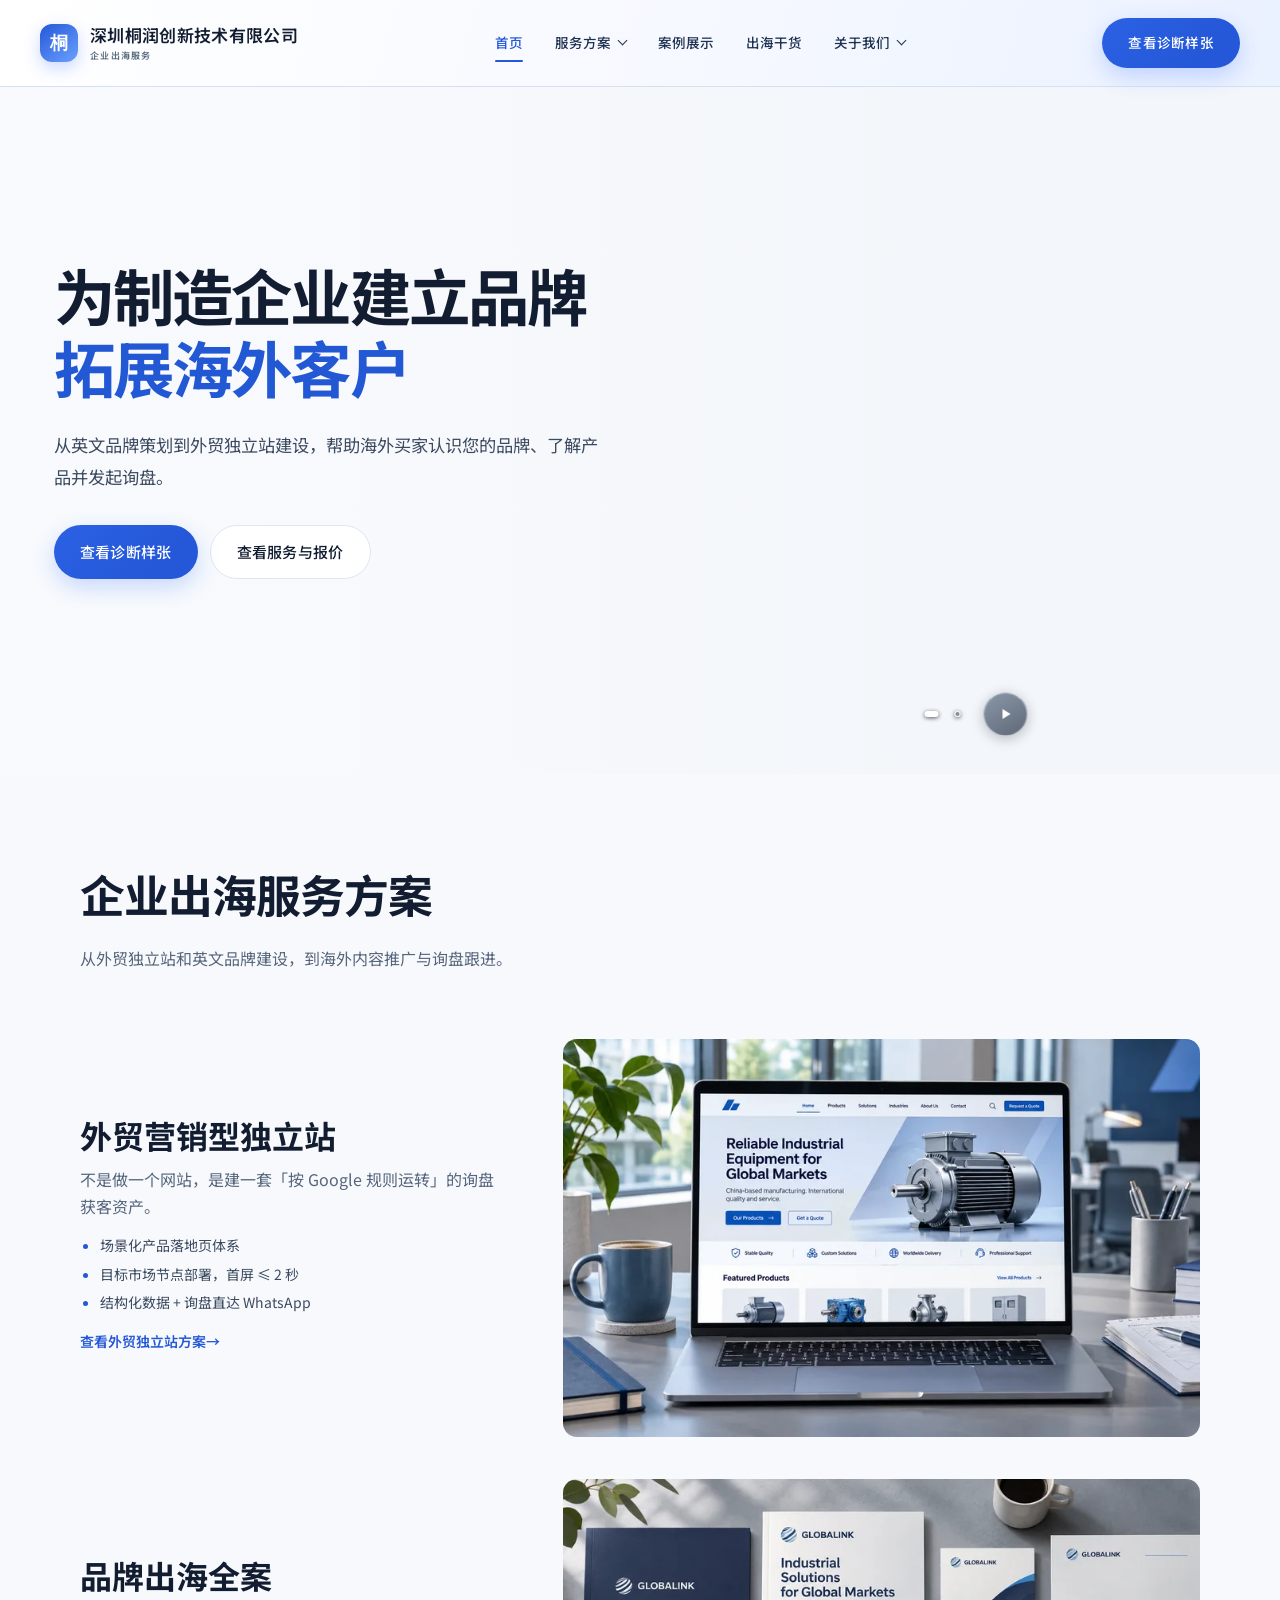
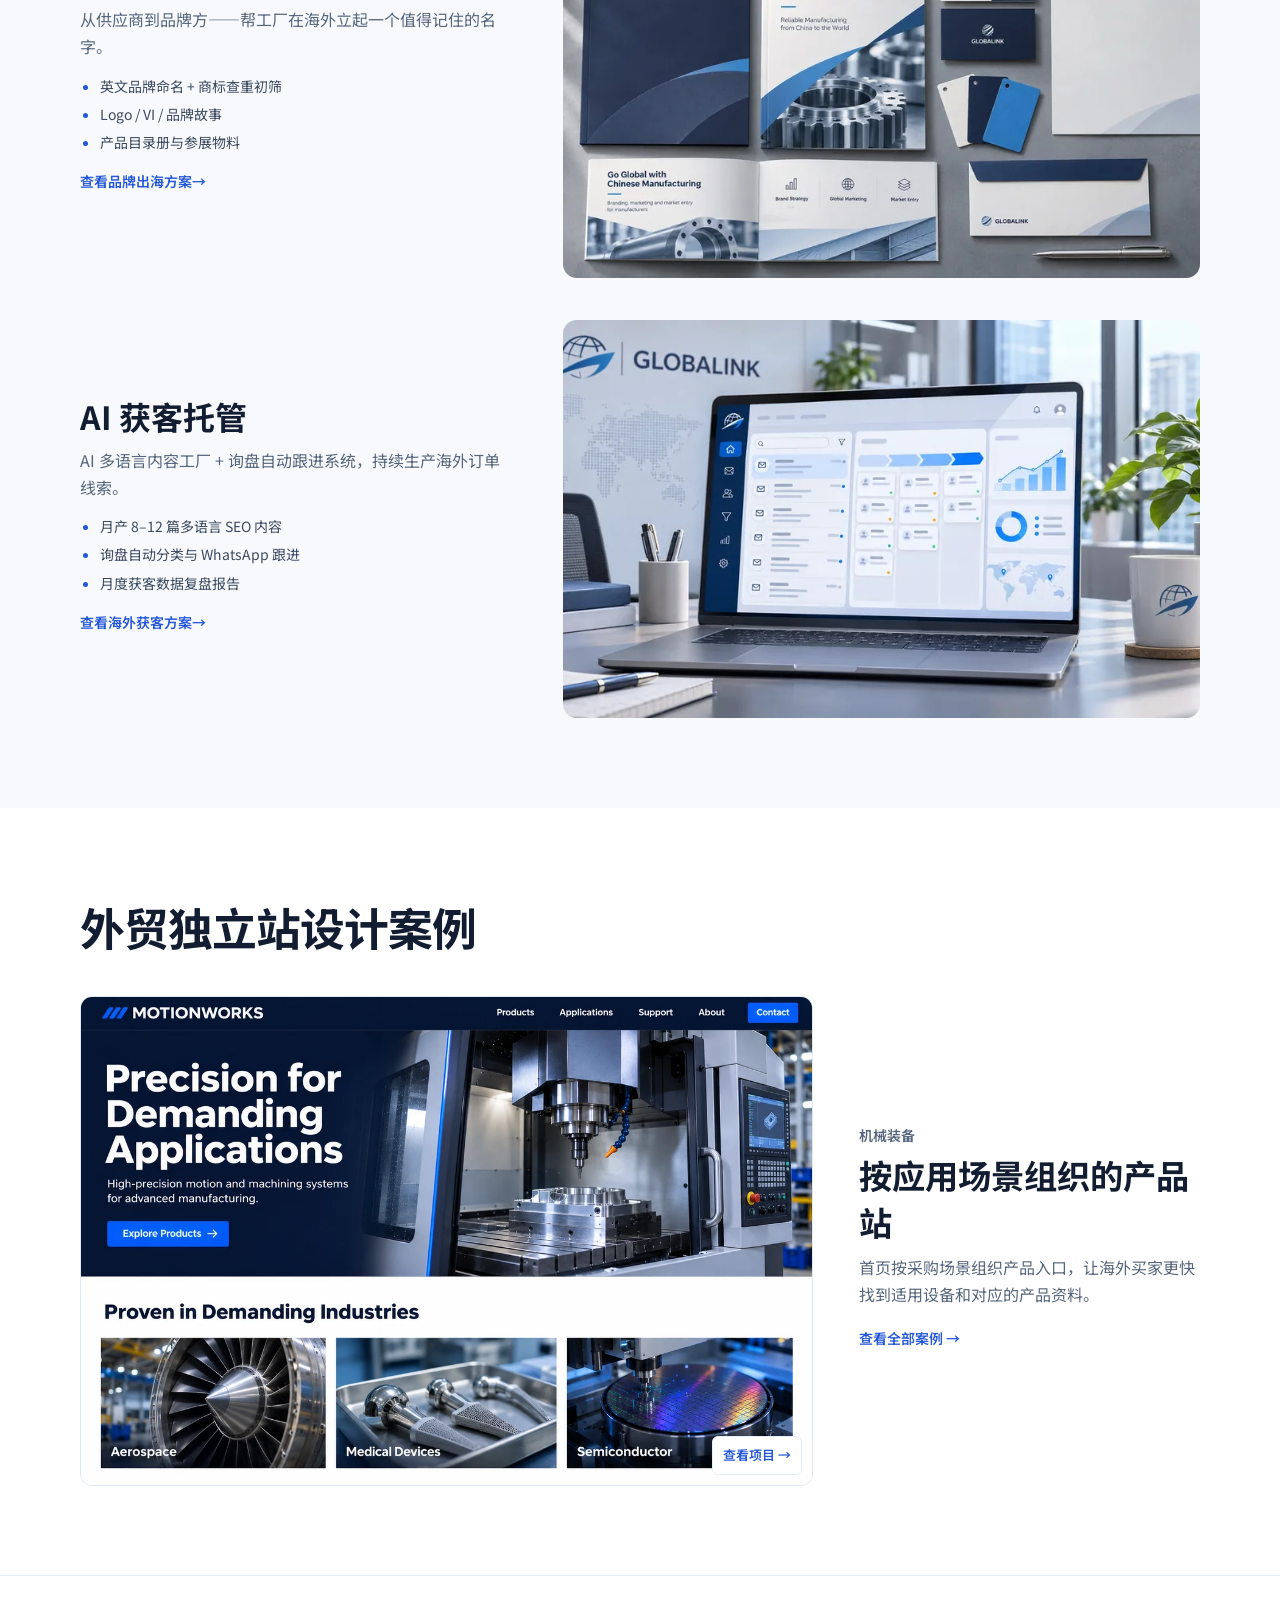
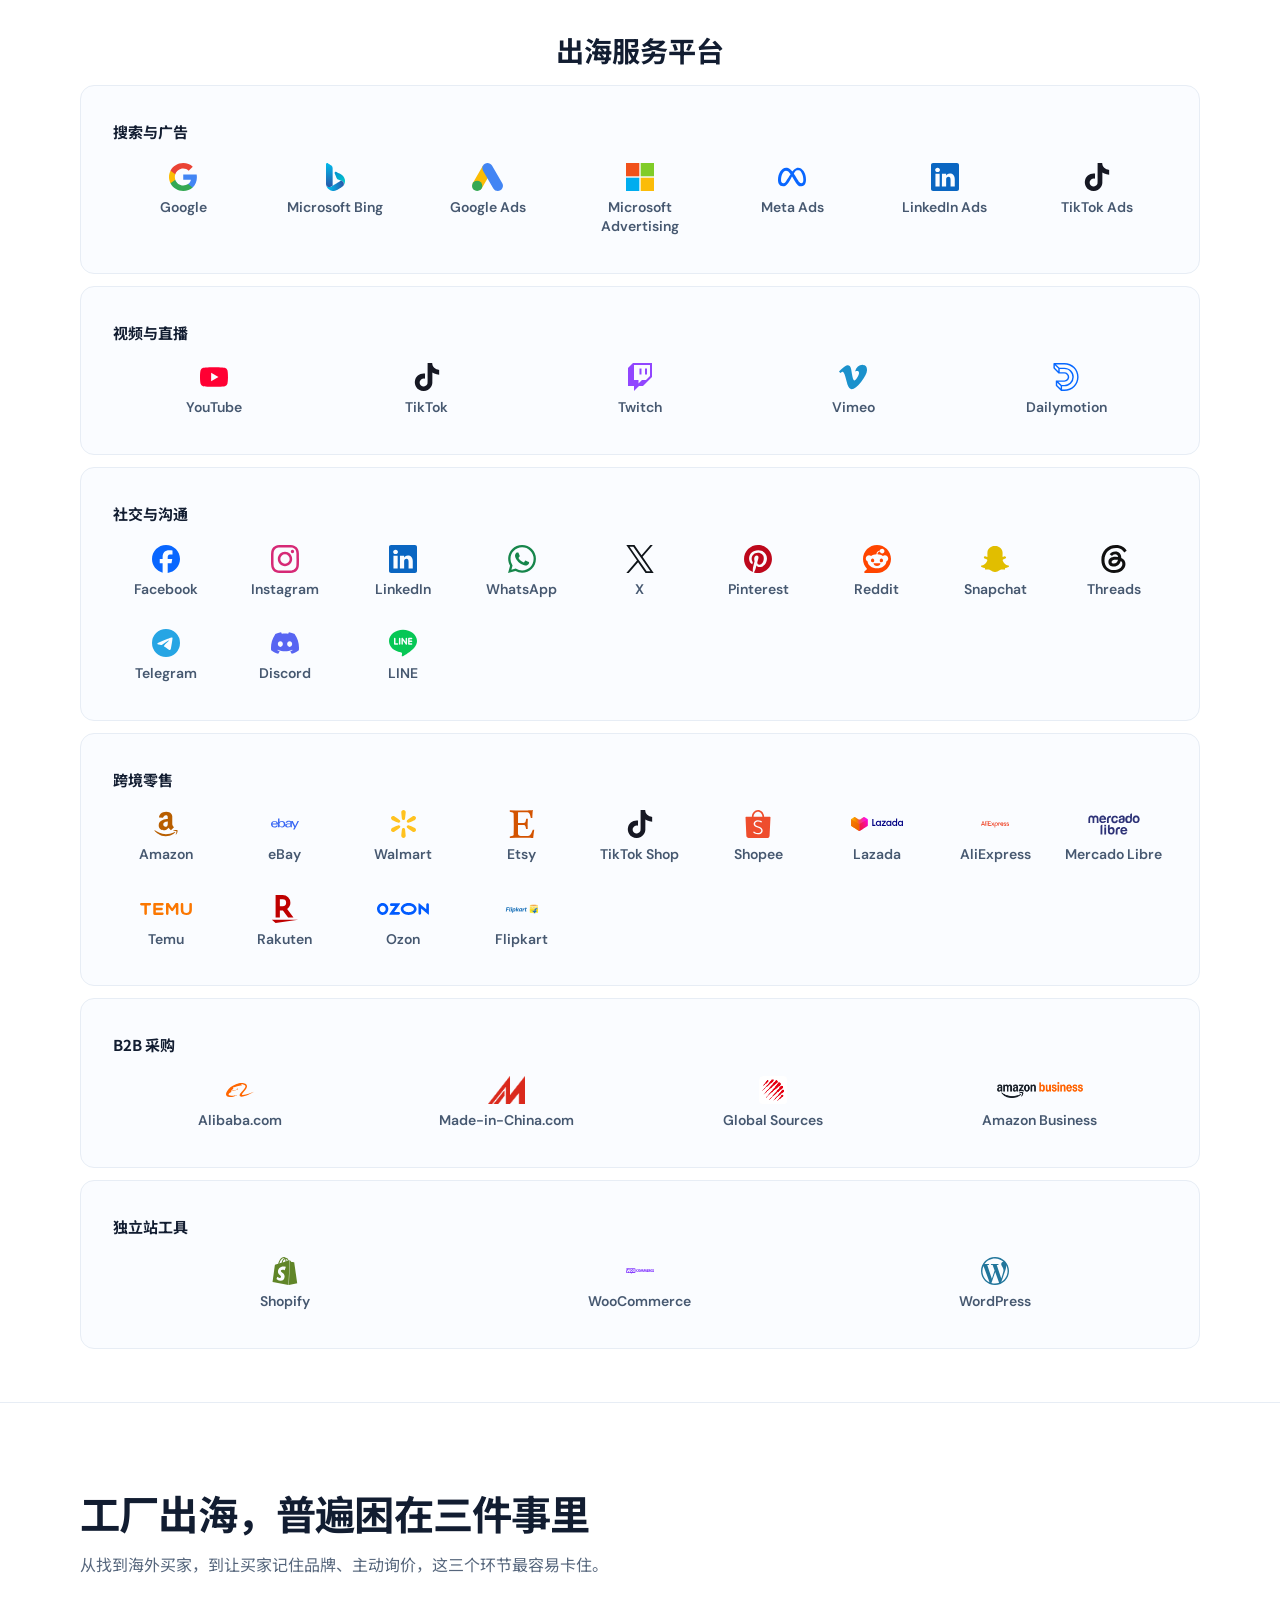
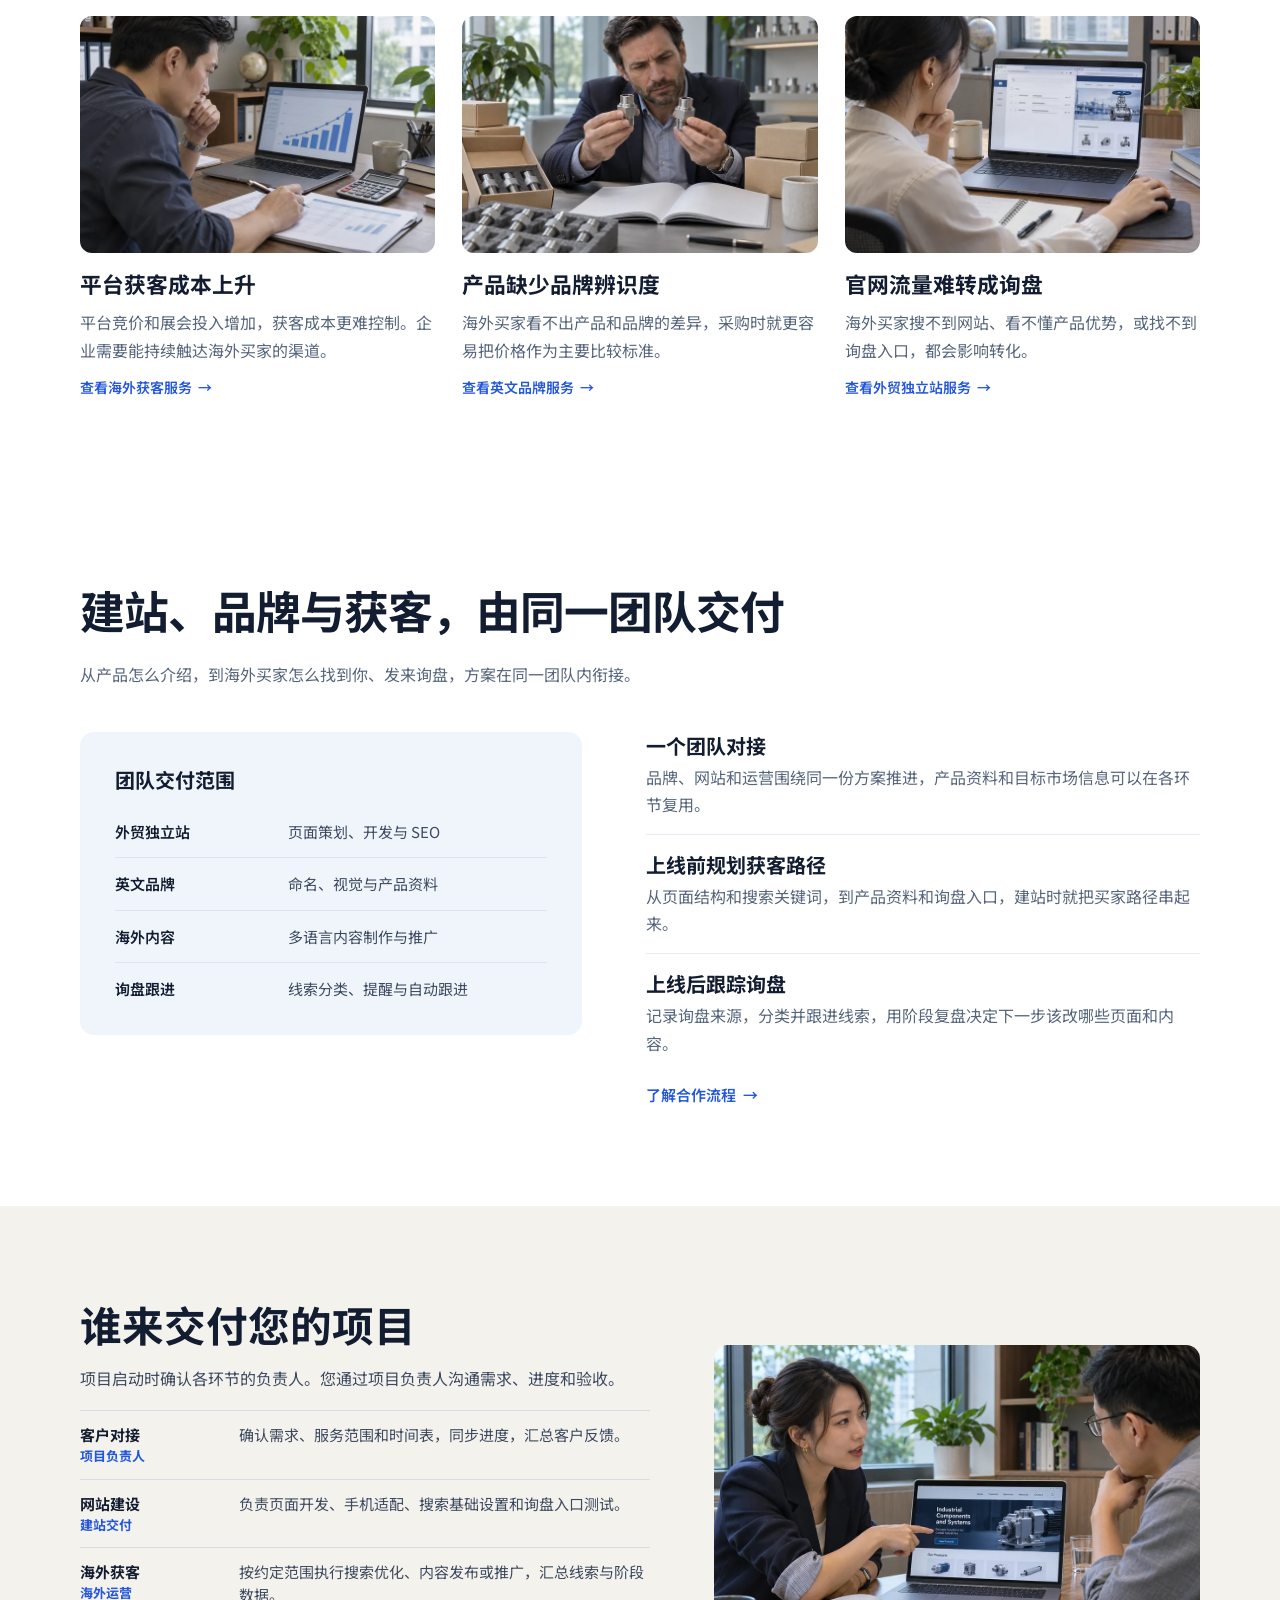
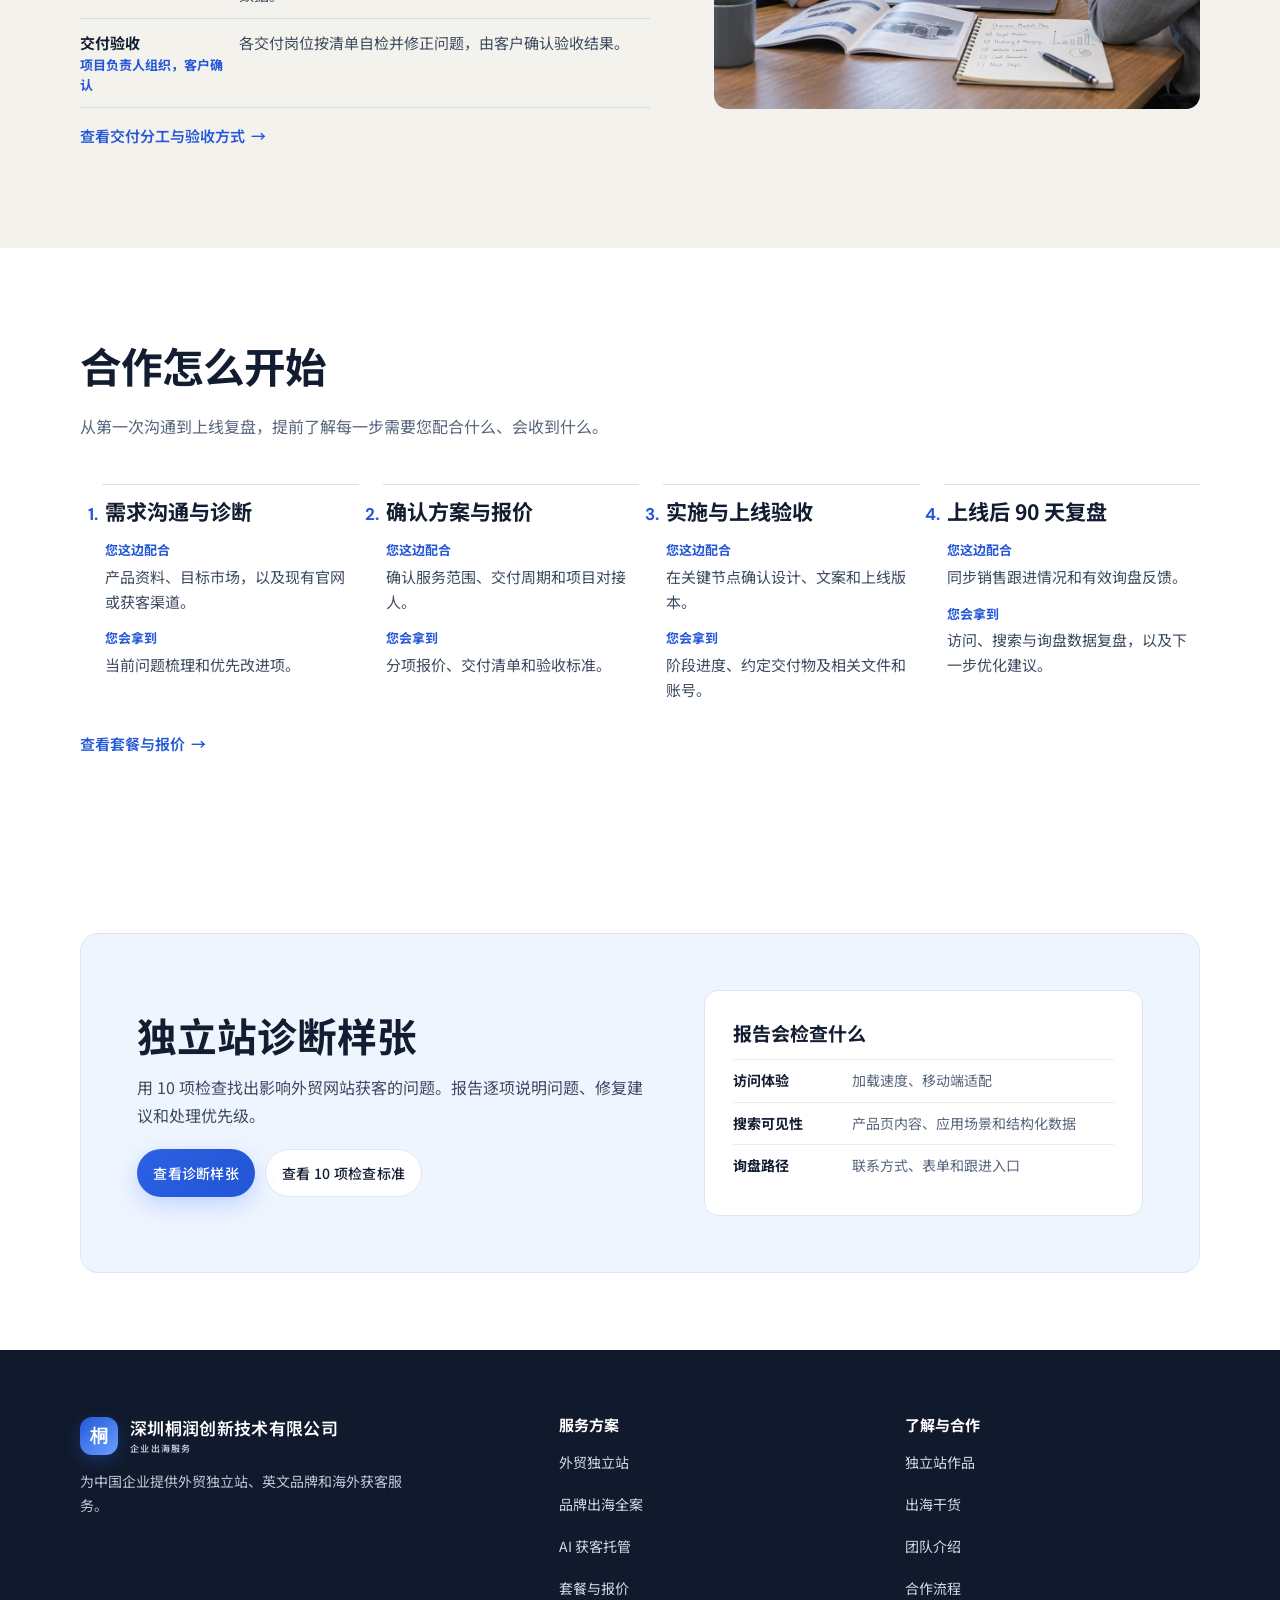
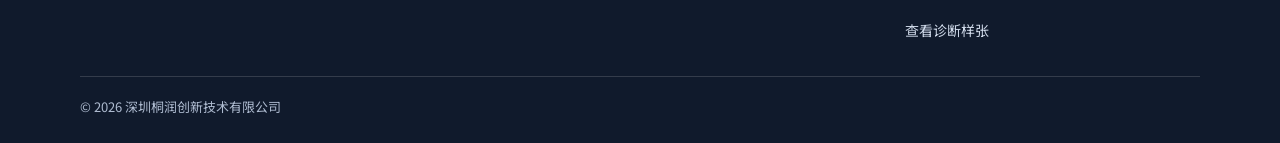
==== index.html @ 7068bd7e "Publish mobile case and pricing navigation updates" ====
<!DOCTYPE html><html lang="zh-CN"><head><meta charset="UTF-8"><meta name="viewport" content="width=device-width, initial-scale=1"><title>深圳桐润创新技术有限公司 · 帮中国工厂建海外站、立国际牌、拿海外单</title><meta name="description" content="品牌全案 + AI 自动化获客，一站式工厂出海服务商。外贸独立站建设、英文品牌策划、Google 获客托管。"><link rel="icon" href="data:image/svg+xml,%3Csvg xmlns='http://www.w3.org/2000/svg' viewBox='0 0 64 64'%3E%3Crect width='64' height='64' rx='18' fill='%232f6bff'/%3E%3Cpath d='M18 40c8-18 20-18 28 0' fill='none' stroke='%23fff' stroke-width='4' stroke-linecap='round'/%3E%3Ccircle cx='32' cy='22' r='5' fill='%23fff'/%3E%3C/svg%3E"><link rel="preconnect" href="https://fonts.googleapis.com"><link rel="preconnect" href="https://fonts.gstatic.com" crossorigin><link href="https://fonts.googleapis.com/css2?family=DM+Sans:wght@400;500;600;700&family=Noto+Sans+SC:wght@400;500;600;700&display=swap" rel="stylesheet"><link rel="stylesheet" href="./assets/home.css?v=12"><link rel="stylesheet" href="./assets/navigation.css"><link rel="stylesheet" href="./assets/footer.css"></head><body><a class="skip-link" href="#main-content">跳到主要内容</a><nav id="nav" aria-label="主导航"><div class="nav-in"><a class="logo" href="index.html"><div class="logo-mark" aria-hidden="true">桐</div><div class="logo-text">深圳桐润创新技术有限公司<small>企业出海服务</small></div></a><div class="nav-links" id="navLinks"><a href="index.html">首页</a><details class="nav-group" name="primary-nav"><summary>服务方案</summary><div class="nav-submenu"><a href="services.html#s1">外贸独立站</a><a href="services.html#s2">品牌出海全案</a><a href="services.html#s3">AI 获客托管</a><a href="services.html#pricing">套餐与报价</a></div></details><a href="cases.html">案例展示</a><a href="insights.html">出海干货</a><details class="nav-group" name="primary-nav"><summary>关于我们</summary><div class="nav-submenu"><a href="about.html#founder">团队介绍</a><a href="index.html#process">服务流程</a></div></details></div><div class="nav-action"><a class="btn btn-primary" href="diagnosis.html#report">查看诊断样张</a><button class="menu-btn" id="menuBtn" aria-controls="navLinks" aria-label="打开菜单" aria-expanded="false"><span></span><span></span></button></div></div></nav><main id="main-content" tabindex="-1"><header class="home-hero"><video class="hero-video" id="heroVideo" muted loop playsinline preload="none" aria-hidden="true"></video><div class="wrap hero-grid"><div class="hero-copy"><h1><span class="hero-title-lead">为制造企业建立品牌</span> <span>拓展海外客户</span></h1><p class="hero-sub">从英文品牌策划到外贸独立站建设，帮助海外买家认识您的品牌、了解产品并发起询盘。</p><div class="hero-cta"><a class="btn btn-primary" href="diagnosis.html#report">查看诊断样张</a><a class="btn btn-line" href="services.html#pricing">查看服务与报价</a></div></div><a class="hero-work" href="work-lighting.html"><picture><source media="(max-width: 860px)" srcset="./images/work-lighting.webp"><img src="[data-uri]" alt="" width="1200" height="800"></picture><span class="hero-work-caption"><strong>照明电子外贸站</strong><span>查看案例 <span aria-hidden="true">↗</span></span></span></a><a class="hero-all-cases" href="cases.html">浏览全部案例 <span aria-hidden="true">→</span></a></div><div class="hero-video-controls" id="heroVideoControls" role="group" aria-label="背景视频"><div class="hero-video-options"><button type="button" aria-pressed="true" aria-controls="heroVideo" data-src="./videos/monks-social-hero.mp4?v=6" data-poster="./images/monks-sizzle-poster.webp" aria-label="背景视频 1" title="背景视频 1"></button><button type="button" aria-pressed="false" aria-controls="heroVideo" data-src="./videos/intralink-masthead.mp4" data-poster="./images/intralink-masthead-poster.webp" data-heading="让海外买家" data-emphasis="找到您的产品" data-description="围绕目标市场的采购需求优化 Google 搜索和产品页面，并用自动化流程跟进询盘。" aria-label="背景视频 2" title="背景视频 2"></button></div><button class="hero-video-toggle" type="button" id="heroVideoToggle" aria-controls="heroVideo" aria-label="播放背景" title="播放背景"></button></div></header><section class="soft" id="services" aria-labelledby="services-title"><div class="wrap"><div class="sec-head"><h2 id="services-title">企业出海服务方案</h2><p>从外贸独立站和英文品牌建设，到海外内容推广与询盘跟进。</p></div><div class="service-tabs" data-tab-list role="tablist" aria-label="选择服务方案" hidden><button type="button" role="tab" id="service-tab-1" aria-controls="service-panel-1">外贸独立站</button><button type="button" role="tab" id="service-tab-2" aria-controls="service-panel-2">品牌出海</button><button type="button" role="tab" id="service-tab-3" aria-controls="service-panel-3">海外获客</button></div><div class="service-panels"><article class="service-panel" role="tabpanel" id="service-panel-1" aria-labelledby="service-tab-1" tabindex="0"><div class="service-copy"><h3>外贸营销型独立站</h3><p>不是做一个网站，是建一套「按 Google 规则运转」的询盘获客资产。</p><ul><li>场景化产品落地页体系</li><li>目标市场节点部署，首屏 ≤ 2 秒</li><li>结构化数据 + 询盘直达 WhatsApp</li></ul><a class="more" href="services.html#s1">查看外贸独立站方案<span aria-hidden="true"> →</span></a></div><img class="service-image" src="./images/service-website.webp" alt="英文外贸独立站页面示意" width="800" height="500" loading="lazy" decoding="async"></article><article class="service-panel" role="tabpanel" id="service-panel-2" aria-labelledby="service-tab-2" tabindex="0"><div class="service-copy"><h3>品牌出海全案</h3><p>从供应商到品牌方——帮工厂在海外立起一个值得记住的名字。</p><ul><li>英文品牌命名 + 商标查重初筛</li><li>Logo / VI / 品牌故事</li><li>产品目录册与参展物料</li></ul><a class="more" href="services.html#s2">查看品牌出海方案<span aria-hidden="true"> →</span></a></div><img class="service-image" src="./images/service-brand-identity.webp" alt="英文品牌目录册与视觉物料示意" width="800" height="500" loading="lazy" decoding="async"></article><article class="service-panel" role="tabpanel" id="service-panel-3" aria-labelledby="service-tab-3" tabindex="0"><div class="service-copy"><h3>AI 获客托管</h3><p>AI 多语言内容工厂 + 询盘自动跟进系统，持续生产海外订单线索。</p><ul><li>月产 8–12 篇多语言 SEO 内容</li><li>询盘自动分类与 WhatsApp 跟进</li><li>月度获客数据复盘报告</li></ul><a class="more" href="services.html#s3">查看海外获客方案<span aria-hidden="true"> →</span></a></div><img class="service-image" src="./images/service-lead-management.webp" alt="海外询盘管理和跟进界面示意" width="800" height="500" loading="lazy" decoding="async"></article></div></div></section><section id="works" aria-labelledby="works-title"><div class="wrap"><div class="sec-head"><h2 id="works-title">外贸独立站设计案例</h2></div><div class="work-grid"><article class="work-project work-feature"><a class="work-preview" href="work-mechanical.html" aria-label="查看机械装备项目详情"><img src="./images/work-mechanical.webp" alt="机械装备外贸独立站首页设计样例" width="1200" height="800" loading="lazy" decoding="async"><span class="work-link" aria-hidden="true">查看项目 →</span></a><div class="work-copy"><p class="work-industry">机械装备</p><h3>按应用场景组织的产品站</h3><p class="work-summary">首页按采购场景组织产品入口，让海外买家更快找到适用设备和对应的产品资料。</p><a class="work-more" href="cases.html">查看全部案例 →</a></div></article></div></div></section><section class="strip" aria-labelledby="platforms-label"><div class="wrap strip-in"><h2 id="platforms-label">出海服务平台</h2><div class="platform-tabs" data-tab-list role="tablist" aria-label="平台类别" hidden><button type="button" role="tab" id="platform-tab-1" aria-controls="platform-group-1">搜索与广告</button><button type="button" role="tab" id="platform-tab-2" aria-controls="platform-group-2">视频与直播</button><button type="button" role="tab" id="platform-tab-3" aria-controls="platform-group-3">社交与沟通</button><button type="button" role="tab" id="platform-tab-4" aria-controls="platform-group-4">跨境零售</button><button type="button" role="tab" id="platform-tab-5" aria-controls="platform-group-5">B2B 采购</button><button type="button" role="tab" id="platform-tab-6" aria-controls="platform-group-6">独立站工具</button></div><div class="platform-groups"><div class="platform-group" role="tabpanel" id="platform-group-1" aria-labelledby="platform-tab-1" tabindex="0"><h3>搜索与广告</h3><ul class="platform-list"><li><button class="platform-button" type="button" aria-describedby="platform-description-0-0"><img src="./images/brands/google.svg" width="52" height="28" alt="" loading="lazy" decoding="async"><span>Google</span></button><span id="platform-description-0-0" hidden>搜索引擎。通过 SEO 让海外买家找到企业官网、产品页和选型资料。</span></li><li><button class="platform-button" type="button" aria-describedby="platform-description-0-1"><img src="./images/brands/bing.svg" width="52" height="28" alt="" loading="lazy" decoding="async"><span>Microsoft Bing</span></button><span id="platform-description-0-1" hidden>微软搜索引擎。可通过 Bing Webmaster Tools 检查网页收录和自然搜索表现。</span></li><li><button class="platform-button" type="button" aria-describedby="platform-description-0-2"><img src="./images/brands/google-ads.svg" width="52" height="28" alt="" loading="lazy" decoding="async"><span>Google Ads</span></button><span id="platform-description-0-2" hidden>谷歌广告平台，可投放搜索、购物和视频广告，用于引流和获取询盘。</span></li><li><button class="platform-button" type="button" aria-describedby="platform-description-0-3"><img src="./images/brands/microsoft-icon.svg" width="52" height="28" alt="" loading="lazy" decoding="async"><span>Microsoft Advertising</span></button><span id="platform-description-0-3" hidden>微软广告平台，可在 Bing 等搜索入口投放广告，触达主动搜索产品的买家。</span></li><li><button class="platform-button" type="button" aria-describedby="platform-description-0-4"><img src="./images/brands/meta.svg" width="52" height="28" alt="" loading="lazy" decoding="async"><span>Meta Ads</span></button><span id="platform-description-0-4" hidden>Meta 广告平台，可在 Facebook 和 Instagram 投放品牌推广、引流与线索广告。</span></li><li><button class="platform-button" type="button" aria-describedby="platform-description-0-5"><img src="./images/brands/linkedin.svg" width="52" height="28" alt="" loading="lazy" decoding="async"><span>LinkedIn Ads</span></button><span id="platform-description-0-5" hidden>职业社交广告平台，可按行业、职位和公司等条件触达 B2B 受众。</span></li><li><button class="platform-button" type="button" aria-describedby="platform-description-0-6"><img src="./images/brands/tiktok.svg" width="52" height="28" alt="" loading="lazy" decoding="async"><span>TikTok Ads</span></button><span id="platform-description-0-6" hidden>TikTok 的广告投放工具，可用短视频推广产品并衡量广告效果。</span></li></ul></div><div class="platform-group" role="tabpanel" id="platform-group-2" aria-labelledby="platform-tab-2" tabindex="0"><h3>视频与直播</h3><ul class="platform-list"><li><button class="platform-button" type="button" aria-describedby="platform-description-1-0"><img src="./images/brands/youtube.svg" width="52" height="28" alt="" loading="lazy" decoding="async"><span>YouTube</span></button><span id="platform-description-1-0" hidden>视频和直播平台，适合发布产品演示、安装教程与品牌故事。</span></li><li><button class="platform-button" type="button" aria-describedby="platform-description-1-1"><img src="./images/brands/tiktok.svg" width="52" height="28" alt="" loading="lazy" decoding="async"><span>TikTok</span></button><span id="platform-description-1-1" hidden>短视频平台，适合用产品实拍和使用场景触达海外受众。</span></li><li><button class="platform-button" type="button" aria-describedby="platform-description-1-2"><img src="./images/brands/twitch.svg" width="52" height="28" alt="" loading="lazy" decoding="async"><span>Twitch</span></button><span id="platform-description-1-2" hidden>以直播为主的平台，适合实时演示、活动和社群互动。</span></li><li><button class="platform-button" type="button" aria-describedby="platform-description-1-3"><img src="./images/brands/vimeo.svg" width="52" height="28" alt="" loading="lazy" decoding="async"><span>Vimeo</span></button><span id="platform-description-1-3" hidden>视频托管平台，适合在官网嵌入品牌片和产品视频。</span></li><li><button class="platform-button" type="button" aria-describedby="platform-description-1-4"><img src="./images/brands/dailymotion.svg" width="52" height="28" alt="" loading="lazy" decoding="async"><span>Dailymotion</span></button><span id="platform-description-1-4" hidden>视频发布平台，可用于分发品牌和产品视频。</span></li></ul></div><div class="platform-group" role="tabpanel" id="platform-group-3" aria-labelledby="platform-tab-3" tabindex="0"><h3>社交与沟通</h3><ul class="platform-list"><li><button class="platform-button" type="button" aria-describedby="platform-description-2-0"><img src="./images/brands/facebook.svg" width="52" height="28" alt="" loading="lazy" decoding="async"><span>Facebook</span></button><span id="platform-description-2-0" hidden>社交平台，可通过品牌主页、群组和广告触达海外客户。</span></li><li><button class="platform-button" type="button" aria-describedby="platform-description-2-1"><img src="./images/brands/instagram.svg" width="52" height="28" alt="" loading="lazy" decoding="async"><span>Instagram</span></button><span id="platform-description-2-1" hidden>以图片、短视频和动态为主，适合展示产品和品牌视觉。</span></li><li><button class="platform-button" type="button" aria-describedby="platform-description-2-2"><img src="./images/brands/linkedin.svg" width="52" height="28" alt="" loading="lazy" decoding="async"><span>LinkedIn</span></button><span id="platform-description-2-2" hidden>职业社交平台，适合建立企业形象、拓展 B2B 客户和合作伙伴。</span></li><li><button class="platform-button" type="button" aria-describedby="platform-description-2-3"><img src="./images/brands/whatsapp.svg" width="52" height="28" alt="" loading="lazy" decoding="async"><span>WhatsApp</span></button><span id="platform-description-2-3" hidden>即时通讯工具，适合承接海外询盘、发送资料和跟进客户。</span></li><li><button class="platform-button" type="button" aria-describedby="platform-description-2-4"><img src="./images/brands/x.svg" width="52" height="28" alt="" loading="lazy" decoding="async"><span>X</span></button><span id="platform-description-2-4" hidden>实时社交平台，适合发布企业动态和参与行业讨论。</span></li><li><button class="platform-button" type="button" aria-describedby="platform-description-2-5"><img src="./images/brands/pinterest.svg" width="52" height="28" alt="" loading="lazy" decoding="async"><span>Pinterest</span></button><span id="platform-description-2-5" hidden>视觉灵感搜索平台，适合展示家居、服饰和设计类产品。</span></li><li><button class="platform-button" type="button" aria-describedby="platform-description-2-6"><img src="./images/brands/reddit.svg" width="52" height="28" alt="" loading="lazy" decoding="async"><span>Reddit</span></button><span id="platform-description-2-6" hidden>话题社区平台，适合了解目标市场的真实讨论和需求。</span></li><li><button class="platform-button" type="button" aria-describedby="platform-description-2-7"><img src="./images/brands/snapchat.svg" width="52" height="28" alt="" loading="lazy" decoding="async"><span>Snapchat</span></button><span id="platform-description-2-7" hidden>以短视频和限时动态为主，适合创意内容和品牌推广。</span></li><li><button class="platform-button" type="button" aria-describedby="platform-description-2-8"><img src="./images/brands/threads.svg" width="52" height="28" alt="" loading="lazy" decoding="async"><span>Threads</span></button><span id="platform-description-2-8" hidden>以文字和话题讨论为主，可用于发布品牌动态和互动。</span></li><li><button class="platform-button" type="button" aria-describedby="platform-description-2-9"><img src="./images/brands/telegram.svg" width="52" height="28" alt="" loading="lazy" decoding="async"><span>Telegram</span></button><span id="platform-description-2-9" hidden>即时通讯工具，支持群组和频道，可发布资讯和维护社群。</span></li><li><button class="platform-button" type="button" aria-describedby="platform-description-2-10"><img src="./images/brands/discord.svg" width="52" height="28" alt="" loading="lazy" decoding="async"><span>Discord</span></button><span id="platform-description-2-10" hidden>支持分频道交流的社群平台，适合维护用户和产品社区。</span></li><li><button class="platform-button" type="button" aria-describedby="platform-description-2-11"><img src="./images/brands/line.svg" width="52" height="28" alt="" loading="lazy" decoding="async"><span>LINE</span></button><span id="platform-description-2-11" hidden>即时通讯工具，可用于与客户沟通及运营品牌官方账号。</span></li></ul></div><div class="platform-group" role="tabpanel" id="platform-group-4" aria-labelledby="platform-tab-4" tabindex="0"><h3>跨境零售</h3><ul class="platform-list"><li><button class="platform-button" type="button" aria-describedby="platform-description-3-0"><img src="./images/brands/amazon.svg" width="52" height="28" alt="" loading="lazy" decoding="async"><span>Amazon</span></button><span id="platform-description-3-0" hidden>综合电商平台，企业可上架商品，面向各站点的消费者销售。</span></li><li><button class="platform-button" type="button" aria-describedby="platform-description-3-1"><img src="./images/brands/ebay.svg" width="52" height="28" alt="" loading="lazy" decoding="async"><span>eBay</span></button><span id="platform-description-3-1" hidden>支持一口价和拍卖的电商平台，适合多品类跨境零售。</span></li><li><button class="platform-button" type="button" aria-describedby="platform-description-3-2"><img src="./images/brands/walmart.svg" width="52" height="28" alt="" loading="lazy" decoding="async"><span>Walmart</span></button><span id="platform-description-3-2" hidden>沃尔玛线上市场，第三方卖家可通过 Marketplace 销售商品。</span></li><li><button class="platform-button" type="button" aria-describedby="platform-description-3-3"><img src="./images/brands/etsy.svg" width="52" height="28" alt="" loading="lazy" decoding="async"><span>Etsy</span></button><span id="platform-description-3-3" hidden>电商平台，以原创设计、手工制品和复古商品为特色。</span></li><li><button class="platform-button" type="button" aria-describedby="platform-description-3-4"><img src="./images/brands/tiktok.svg" width="52" height="28" alt="" loading="lazy" decoding="async"><span>TikTok Shop</span></button><span id="platform-description-3-4" hidden>内容电商平台，可通过短视频和直播展示并销售商品。</span></li><li><button class="platform-button" type="button" aria-describedby="platform-description-3-5"><img src="./images/brands/shopee.svg" width="52" height="28" alt="" loading="lazy" decoding="async"><span>Shopee</span></button><span id="platform-description-3-5" hidden>电商平台，覆盖东南亚等市场，支持品牌开店和本地化销售。</span></li><li><button class="platform-button" type="button" aria-describedby="platform-description-3-6"><img src="./images/brands/lazada.svg" width="52" height="28" alt="" loading="lazy" decoding="async"><span>Lazada</span></button><span id="platform-description-3-6" hidden>东南亚电商平台，可用于商品上架和跨境零售。</span></li><li><button class="platform-button" type="button" aria-describedby="platform-description-3-7"><img src="./images/brands/aliexpress.svg" width="52" height="28" alt="" loading="lazy" decoding="async"><span>AliExpress</span></button><span id="platform-description-3-7" hidden>面向海外消费者的跨境零售平台，支持商家开店销售。</span></li><li><button class="platform-button" type="button" aria-describedby="platform-description-3-8"><img src="./images/brands/mercadolibre.svg" width="52" height="28" alt="" loading="lazy" decoding="async"><span>Mercado Libre</span></button><span id="platform-description-3-8" hidden>拉丁美洲电商平台，可用于当地市场的商品销售。</span></li><li><button class="platform-button" type="button" aria-describedby="platform-description-3-9"><img src="./images/brands/temu.svg" width="52" height="28" alt="" loading="lazy" decoding="async"><span>Temu</span></button><span id="platform-description-3-9" hidden>面向消费者的跨境电商平台，支持多品类商品销售。</span></li><li><button class="platform-button" type="button" aria-describedby="platform-description-3-10"><img src="./images/brands/rakuten.svg" width="52" height="28" alt="" loading="lazy" decoding="async"><span>Rakuten</span></button><span id="platform-description-3-10" hidden>日本电商平台，可通过乐天市场开店销售商品。</span></li><li><button class="platform-button" type="button" aria-describedby="platform-description-3-11"><img src="./images/brands/ozon.svg" width="52" height="28" alt="" loading="lazy" decoding="async"><span>Ozon</span></button><span id="platform-description-3-11" hidden>俄罗斯电商平台，提供商品上架和线上销售渠道。</span></li><li><button class="platform-button" type="button" aria-describedby="platform-description-3-12"><img src="./images/brands/flipkart.svg" width="52" height="28" alt="" loading="lazy" decoding="async"><span>Flipkart</span></button><span id="platform-description-3-12" hidden>印度电商平台，覆盖电子产品、服饰和家居等品类。</span></li></ul></div><div class="platform-group" role="tabpanel" id="platform-group-5" aria-labelledby="platform-tab-5" tabindex="0"><h3>B2B 采购</h3><ul class="platform-list"><li><button class="platform-button" type="button" aria-describedby="platform-description-4-0"><img src="./images/brands/alibabadotcom.svg" width="52" height="28" alt="" loading="lazy" decoding="async"><span>Alibaba.com</span></button><span id="platform-description-4-0" hidden>跨境 B2B 平台，适合展示产品、承接批量采购和外贸询盘。</span></li><li><button class="platform-button" type="button" aria-describedby="platform-description-4-1"><img src="./images/brands/made-in-china.png" width="52" height="28" alt="" loading="lazy" decoding="async"><span>Made-in-China.com</span></button><span id="platform-description-4-1" hidden>中国制造网，连接中国供应商与海外采购商，支持产品展示和采购询价。</span></li><li><button class="platform-button" type="button" aria-describedby="platform-description-4-2"><img src="./images/brands/global-sources.png" width="52" height="28" alt="" loading="lazy" decoding="async"><span>Global Sources</span></button><span id="platform-description-4-2" hidden>环球资源，连接海外采购商和供应商，覆盖线上采购与线下展会。</span></li><li><button class="platform-button" type="button" aria-describedby="platform-description-4-3"><img src="./images/brands/amazon-business.png" width="52" height="28" alt="" loading="lazy" decoding="async"><span>Amazon Business</span></button><span id="platform-description-4-3" hidden>亚马逊面向企业和机构的采购平台，支持企业定价与批量采购。</span></li></ul></div><div class="platform-group" role="tabpanel" id="platform-group-6" aria-labelledby="platform-tab-6" tabindex="0"><h3>独立站工具</h3><ul class="platform-list"><li><button class="platform-button" type="button" aria-describedby="platform-description-5-0"><img src="./images/brands/shopify.svg" width="52" height="28" alt="" loading="lazy" decoding="async"><span>Shopify</span></button><span id="platform-description-5-0" hidden>独立电商建站平台，支持商品管理、结账与订单处理。</span></li><li><button class="platform-button" type="button" aria-describedby="platform-description-5-1"><img src="./images/brands/woocommerce.svg" width="52" height="28" alt="" loading="lazy" decoding="async"><span>WooCommerce</span></button><span id="platform-description-5-1" hidden>WordPress 电商插件，可为网站添加商品、购物车和结账功能。</span></li><li><button class="platform-button" type="button" aria-describedby="platform-description-5-2"><img src="./images/brands/wordpress.svg" width="52" height="28" alt="" loading="lazy" decoding="async"><span>WordPress</span></button><span id="platform-description-5-2" hidden>内容管理系统，适合建设企业官网、产品目录和内容站。</span></li></ul></div></div></div></section><section id="pain" aria-labelledby="pain-title"><div class="wrap"><div class="pain-heading"><h2 id="pain-title">工厂出海，普遍困在三件事里</h2><p>从找到海外买家，到让买家记住品牌、主动询价，这三个环节最容易卡住。</p></div><div class="pain-grid"><article class="pain-item"><img class="pain-image" src="./images/pain-platform-cost.webp" alt="外贸负责人核对线上推广预算" width="720" height="480" loading="lazy" decoding="async"><div class="pain-copy"><h3>平台获客成本上升</h3><p>平台竞价和展会投入增加，获客成本更难控制。企业需要能持续触达海外买家的渠道。</p><a class="pain-link" href="services.html#s3">查看海外获客服务<span aria-hidden="true"> →</span></a></div></article><article class="pain-item"><img class="pain-image" src="./images/pain-brand-recognition.webp" alt="采购人员比较外观相近的无品牌产品样品" width="720" height="480" loading="lazy" decoding="async"><div class="pain-copy"><h3>产品缺少品牌辨识度</h3><p>海外买家看不出产品和品牌的差异，采购时就更容易把价格作为主要比较标准。</p><a class="pain-link" href="services.html#s2">查看英文品牌服务<span aria-hidden="true"> →</span></a></div></article><article class="pain-item"><img class="pain-image" src="./images/pain-low-inquiries.webp" alt="外贸销售人员查看网站询盘收件箱" width="720" height="480" loading="lazy" decoding="async"><div class="pain-copy"><h3>官网流量难转成询盘</h3><p>海外买家搜不到网站、看不懂产品优势，或找不到询盘入口，都会影响转化。</p><a class="pain-link" href="services.html#s1">查看外贸独立站服务<span aria-hidden="true"> →</span></a></div></article></div></div></section><section id="why" aria-labelledby="why-title"><div class="wrap"><div class="sec-head"><h2 id="why-title">建站、品牌与获客，由同一团队交付</h2><p>从产品怎么介绍，到海外买家怎么找到你、发来询盘，方案在同一团队内衔接。</p></div><div class="why-grid"><div class="why-scope"><h3>团队交付范围</h3><dl><div><dt>外贸独立站</dt><dd>页面策划、开发与 SEO</dd></div><div><dt>英文品牌</dt><dd>命名、视觉与产品资料</dd></div><div><dt>海外内容</dt><dd>多语言内容制作与推广</dd></div><div><dt>询盘跟进</dt><dd>线索分类、提醒与自动跟进</dd></div></dl></div><div class="why-delivery"><div><h3>一个团队对接</h3><p>品牌、网站和运营围绕同一份方案推进，产品资料和目标市场信息可以在各环节复用。</p></div><div><h3>上线前规划获客路径</h3><p>从页面结构和搜索关键词，到产品资料和询盘入口，建站时就把买家路径串起来。</p></div><div><h3>上线后跟踪询盘</h3><p>记录询盘来源，分类并跟进线索，用阶段复盘决定下一步该改哪些页面和内容。</p></div><a href="#process" class="why-link">了解合作流程 <span aria-hidden="true">→</span></a></div></div></div></section><section class="warm" id="founder" aria-labelledby="founder-title"><div class="wrap founder-grid"><div class="team-copy"><h2 id="founder-title">谁来交付您的项目</h2><p class="team-intro">项目启动时确认各环节的负责人。您通过项目负责人沟通需求、进度和验收。</p><dl class="team-roles"><div><dt>客户对接<small>项目负责人</small></dt><dd>确认需求、服务范围和时间表，同步进度，汇总客户反馈。</dd></div><div><dt>网站建设<small>建站交付</small></dt><dd>负责页面开发、手机适配、搜索基础设置和询盘入口测试。</dd></div><div><dt>海外获客<small>海外运营</small></dt><dd>按约定范围执行搜索优化、内容发布或推广，汇总线索与阶段数据。</dd></div><div><dt>交付验收<small>项目负责人组织，客户确认</small></dt><dd>各交付岗位按清单自检并修正问题，由客户确认验收结果。</dd></div></dl><a class="handoff-link" href="about.html#founder">查看交付分工与验收方式 <span aria-hidden="true">→</span></a></div><figure class="team-figure"><img src="./images/hero-export-consulting.webp" alt="出海方案沟通场景示意" width="1120" height="840" loading="lazy" decoding="async"></figure></div></section><section id="process" aria-labelledby="process-title"><div class="wrap"><div class="sec-head"><h2 id="process-title">合作怎么开始</h2><p>从第一次沟通到上线复盘，提前了解每一步需要您配合什么、会收到什么。</p></div><ol class="flow"><li class="flow-step"><h3>需求沟通与诊断</h3><dl><div><dt>您这边配合</dt><dd>产品资料、目标市场，以及现有官网或获客渠道。</dd></div><div><dt>您会拿到</dt><dd>当前问题梳理和优先改进项。</dd></div></dl></li><li class="flow-step"><h3>确认方案与报价</h3><dl><div><dt>您这边配合</dt><dd>确认服务范围、交付周期和项目对接人。</dd></div><div><dt>您会拿到</dt><dd>分项报价、交付清单和验收标准。</dd></div></dl></li><li class="flow-step"><h3>实施与上线验收</h3><dl><div><dt>您这边配合</dt><dd>在关键节点确认设计、文案和上线版本。</dd></div><div><dt>您会拿到</dt><dd>阶段进度、约定交付物及相关文件和账号。</dd></div></dl></li><li class="flow-step"><h3>上线后 90 天复盘</h3><dl><div><dt>您这边配合</dt><dd>同步销售跟进情况和有效询盘反馈。</dd></div><div><dt>您会拿到</dt><dd>访问、搜索与询盘数据复盘，以及下一步优化建议。</dd></div></dl></li></ol><a class="handoff-link process-pricing" href="services.html#pricing">查看套餐与报价 <span aria-hidden="true">→</span></a></div></section><section id="cta" aria-labelledby="audit-title"><div class="wrap"><div class="cta-wrap"><div class="cta-layout"><div class="audit-intro"><h2 id="audit-title">独立站诊断样张</h2><p>用 10 项检查找出影响外贸网站获客的问题。报告逐项说明问题、修复建议和处理优先级。</p><div class="audit-actions"><a class="btn btn-primary" href="diagnosis.html#report">查看诊断样张</a><a class="btn btn-line" href="article-audit.html">查看 10 项检查标准</a></div></div><div class="audit-preview"><h3>报告会检查什么</h3><dl><div><dt>访问体验</dt><dd>加载速度、移动端适配</dd></div><div><dt>搜索可见性</dt><dd>产品页内容、应用场景和结构化数据</dd></div><div><dt>询盘路径</dt><dd>联系方式、表单和跟进入口</dd></div></dl></div></div></div></div></section></main><footer class="site-footer"><div class="wrap"><div class="site-footer-grid"><div><a class="logo footer-brand" href="index.html" aria-label="深圳桐润创新技术有限公司首页"><span class="logo-mark" aria-hidden="true">桐</span><span class="logo-text">深圳桐润创新技术有限公司<small>企业出海服务</small></span></a><p class="footer-description">为中国企业提供外贸独立站、英文品牌和海外获客服务。</p></div><div><h2>服务方案</h2><ul><li><a href="services.html#s1">外贸独立站</a></li><li><a href="services.html#s2">品牌出海全案</a></li><li><a href="services.html#s3">AI 获客托管</a></li><li><a href="services.html#pricing">套餐与报价</a></li></ul></div><div><h2>了解与合作</h2><ul><li><a href="index.html#works">独立站作品</a></li><li><a href="insights.html">出海干货</a></li><li><a href="index.html#founder">团队介绍</a></li><li><a href="index.html#process">合作流程</a></li><li><a href="diagnosis.html#report">查看诊断样张</a></li></ul></div></div><div class="site-footer-copy">© 2026 深圳桐润创新技术有限公司</div></div></footer><button id="toTop" type="button" aria-label="返回顶部">↑</button></body></html><script type="module">(()=>{let e=document.getElementById(`nav`),t=document.getElementById(`navLinks`),n=document.getElementById(`menuBtn`),r=[...t.querySelectorAll(`.nav-group`)];function i(){let e=location.pathname.split(`/`).pop()||`index.html`,n=e+location.hash,r=[...t.querySelectorAll(`a`)],i=r.find(e=>e.getAttribute(`href`)===n)||r.find(t=>t.getAttribute(`href`).split(`#`)[0]===e);r.forEach(e=>{e.classList.toggle(`current`,e===i),e.removeAttribute(`aria-current`)}),i?.setAttribute(`aria-current`,location.hash?`location`:`page`)}function a(){r.forEach(e=>{e.open=!1})}function o(e){n.classList.toggle(`open`,e),t.classList.toggle(`open`,e),n.setAttribute(`aria-expanded`,String(e)),n.setAttribute(`aria-label`,e?`关闭菜单`:`打开菜单`),e||a()}n.addEventListener(`click`,()=>o(!t.classList.contains(`open`))),t.addEventListener(`click`,e=>{e.target.closest(`a`)&&o(!1)}),document.addEventListener(`click`,t=>{e.contains(t.target)||o(!1)}),e.addEventListener(`keydown`,e=>{if(e.key!==`Escape`)return;let i=r.find(e=>e.open);i?(i.open=!1,i.querySelector(`summary`).focus()):t.classList.contains(`open`)&&(o(!1),n.focus())}),window.addEventListener(`hashchange`,i),i()})();var e=document.getElementById(`nav`),t=document.getElementById(`progress`),n=document.getElementById(`toTop`),r=matchMedia(`(prefers-reduced-motion: reduce)`),i=!1;function a(){if(t){let e=document.documentElement.scrollHeight-innerHeight,n=e>0?Math.min(scrollY/e*100,100):0;t.style.width=`${n}%`}e.classList.toggle(`scrolled`,scrollY>40),n.classList.toggle(`show`,scrollY>620),i=!1}addEventListener(`scroll`,()=>{i||(i=!0,requestAnimationFrame(a))},{passive:!0}),addEventListener(`resize`,a),a(),n.addEventListener(`click`,()=>{scrollTo({top:0,behavior:r.matches?`instant`:`smooth`})});</script><script type="module" src="/tongrun/_astro/index.astro_astro_type_script_index_0_lang.Drdm8Xfs.js"></script>
---- assets/home.css ----
:root{
    --sans:"Noto Sans SC","PingFang SC","Microsoft YaHei UI",system-ui,sans-serif;
    --serif:"Noto Serif SC","Songti SC",Georgia,serif;
    --bg:#f7f9fc; --surface:#ffffff; --warm:#f4f2ec;
    --ink:#121d31; --ink-2:#3c4a60; --muted:#56667c; --faint:#596a80;
    --line:#e7edf5; --line-2:#dfe7f1;
    --blue:#2458d8; --blue-2:#5b8cff; --blue-soft:#eaf1ff; --cyan:#38b4c6;
    --sh-s:0 4px 20px rgba(25,55,110,.05);
    --sh-m:0 18px 50px rgba(25,55,110,.09);
    --sh-l:0 40px 90px rgba(25,55,110,.13);
    --r:22px;
  }
  *{margin:0;padding:0;box-sizing:border-box}
  body{font-family:var(--sans);background:var(--surface);color:var(--ink);line-height:1.9;font-size:16px;font-weight:400;-webkit-font-smoothing:antialiased;text-rendering:optimizeLegibility;overflow-x:hidden}
  ::selection{background:rgba(47,107,255,.16)}
  a{color:inherit;text-decoration:none}
  .wrap{max-width:1200px;margin:0 auto;padding:0 40px}
  .en{font-family:"DM Sans",var(--sans);font-size:10.5px;letter-spacing:.34em;text-transform:uppercase;font-weight:600;color:var(--blue)}

  /* ---------- nav ---------- */
  nav{position:fixed;top:0;left:0;right:0;z-index:100;transition:.4s;background:rgba(255,255,255,.72);backdrop-filter:blur(20px);border-bottom:1px solid transparent}
  nav.scrolled{border-bottom-color:var(--line);box-shadow:0 4px 24px rgba(25,55,110,.05)}
  .nav-in{max-width:1280px;margin:0 auto;padding:18px 40px;display:flex;align-items:center;justify-content:space-between}
  .logo{display:flex;align-items:center;gap:12px}
  .logo-mark{width:38px;height:38px;border-radius:12px;background:linear-gradient(140deg,var(--blue),#6ba0ff);display:grid;place-items:center;font-family:var(--serif);font-size:18px;color:#fff;font-weight:600;box-shadow:0 6px 16px rgba(47,107,255,.25);transition:.5s}
  .logo:hover .logo-mark{transform:rotate(-10deg) scale(1.06)}
  .logo-text{font-size:17px;font-weight:600;letter-spacing:.06em}
  .logo-text small{display:block;font-family:"DM Sans",var(--sans);font-size:9px;letter-spacing:.42em;color:var(--faint);font-weight:600;margin-top:-3px}
  .nav-links{display:flex;gap:40px;font-size:13.5px;color:var(--ink-2);font-weight:400}
  .nav-links a{position:relative;transition:.3s}
  .nav-links a:hover{color:var(--blue)}
  .nav-links a::after{content:"";position:absolute;left:0;bottom:-6px;width:0;height:1.5px;background:var(--blue);border-radius:2px;transition:.3s}
  .nav-links a:hover::after{width:100%}
  .btn{display:inline-flex;align-items:center;justify-content:center;gap:8px;font-size:13.5px;font-weight:500;letter-spacing:.02em;padding:12px 26px;border-radius:100px;transition:.35s;cursor:pointer;border:none;font-family:var(--sans)}
  .btn-primary{background:var(--blue);color:#fff;box-shadow:0 8px 22px rgba(47,107,255,.24)}
  .btn-primary:hover{background:#1f5af0;transform:translateY(-2px);box-shadow:0 14px 30px rgba(47,107,255,.32)}
  .btn-line{border:1px solid var(--line-2);color:var(--ink);background:#fff}
  .btn-line:hover{border-color:var(--blue);color:var(--blue);transform:translateY(-2px)}

  /* ---------- hero ---------- */
  .home-hero {
    position: relative;
    isolation: isolate;
    display: grid;
    align-items: center;
    min-height: 86svh;
    padding: clamp(126px, 11vw, 166px) 0 clamp(52px, 6vw, 92px);
    background: #f3f6fa;
    color: var(--ink);
  }

  .hero-grid {
    position: relative;
    width: 100%;
    max-width: 1600px;
    padding-inline: clamp(32px, 4.2vw, 72px);
  }

  .home-hero h1 {
    font-size: clamp(40px, 4.8vw, 80px);
    font-weight: 700;
    line-height: 1.17;
    letter-spacing: -.03em;
    text-wrap: balance;
  }

  .home-hero h1 span:last-child {
    display: block;
    color: #2258d4;
  }

  .hero-sub {
    max-width: 32em;
    margin: 26px 0 32px;
    color: var(--ink-2);
    font-size: clamp(16px, 1.35vw, 19px);
    line-height: 1.85;
  }

  .hero-cta {
    display: flex;
    flex-wrap: wrap;
    gap: 12px;
  }

  .home-hero .btn {
    min-height: 52px;
    font-size: 15px;
  }

  .hero-copy {
    max-width: 650px;
    width: 55%;
  }

  .hero-video,
  .home-hero::before {
    position: absolute;
    inset: 0;
    width: 100%;
    height: 100%;
  }

  .hero-video {
    z-index: -2;
    object-fit: cover;
    object-position: 62% center;
  }

  .home-hero::before {
    content: "";
    z-index: -1;
    background: linear-gradient(90deg, rgba(248,250,253,.91) 0%, rgba(248,250,253,.84) 26%, rgba(248,250,253,.67) 40%, rgba(248,250,253,.36) 54%, rgba(248,250,253,.11) 66%, rgba(248,250,253,0) 79%);
  }

  .hero-video-controls {
    position: absolute;
    left: 76%;
    bottom: clamp(26px, 4.2svh, 42px);
    display: flex;
    align-items: center;
    gap: 13px;
    transform: translateX(-50%);
    color: #fff;
  }

  .hero-video-options {display: flex}

  .hero-video-controls button {
    display: grid;
    place-items: center;
    min-width: 26px;
    min-height: 44px;
    padding: 0;
    border: 0;
    border-radius: 50%;
    background: transparent;
    color: inherit;
    cursor: pointer;
  }

  .hero-video-options button::before {
    content: "";
    box-sizing: border-box;
    width: 6px;
    height: 6px;
    border: 1px solid rgba(255, 255, 255, .9);
    border-radius: 999px;
    background: rgba(17, 30, 48, .48);
    box-shadow: 0 1px 4px #091322b3;
  }

  .hero-video-options button:hover::before {background: rgba(255, 255, 255, .45)}

  .hero-video-options button[aria-pressed="true"]::before {
    width: 14px;
    background: #fff;
  }

  .hero-video-controls .hero-video-toggle {
    width: 44px;
    border: 1px solid rgba(255, 255, 255, .35);
    border-top-color: rgba(255, 255, 255, .65);
    background: linear-gradient(150deg, rgba(53, 74, 102, .55), rgba(12, 24, 43, .64));
    -webkit-backdrop-filter: blur(14px) saturate(1.3);
    backdrop-filter: blur(14px) saturate(1.3);
    box-shadow: inset 0 1px 0 #ffffff29, 0 3px 13px #07142640;
  }

  .hero-video-controls .hero-video-toggle:hover {
    background-color: rgba(173, 206, 255, .23);
  }

  .hero-video-toggle::before {
    content: "";
    box-sizing: border-box;
    width: 0;
    height: 0;
    margin-left: 2px;
    border-block: 5px solid transparent;
    border-left: 8px solid currentColor;
  }

  .hero-video-toggle.is-playing::before {
    width: 9px;
    height: 10px;
    margin-left: 0;
    border-block: 0;
    border-inline: 2px solid currentColor;
  }

  .hero-video-controls button:focus-visible {
    outline: 2px solid #fff;
    outline-offset: -3px;
  }

  @media (prefers-reduced-transparency: reduce) {
    .hero-video-controls .hero-video-toggle {
      background: #263955;
      -webkit-backdrop-filter: none;
      backdrop-filter: none;
    }
  }

  .strip {
    padding: clamp(30px, 4.2vw, 56px) 0;
    border-block: 1px solid var(--line);
    background: #fff;
  }

  .strip-in {
    display: grid;
    gap: 16px;
    justify-items: center;
  }

  #platforms-label {
    scroll-margin-top: 104px;
    color: var(--ink);
    font-size: clamp(22px, 2.2vw, 30px);
    font-weight: 700;
    line-height: 1.4;
  }

  .platform-tabs {
    display: grid;
    grid-template-columns: repeat(6, minmax(0, 1fr));
    gap: 4px;
    width: min(100%, 780px);
    padding: 4px;
    border: 1px solid #dce6f3;
    border-radius: 12px;
    background: #f1f5fb;
  }

  .platform-tabs[hidden],
  .platform-group[hidden] {
    display: none;
  }

  .platform-tabs button {
    min-height: 44px;
    padding: 4px;
    border: 0;
    border-radius: 8px;
    background: transparent;
    color: #465870;
    font: 600 14px/1.45 var(--sans);
    cursor: pointer;
  }

  .platform-tabs button[aria-selected="true"] {
    background: #fff;
    color: #2458d8;
    box-shadow: 0 1px 4px rgba(28, 54, 94, .12);
  }

  .platform-tabs button:hover {color: #2458d8}

  .platform-tabs button:focus-visible,
  .platform-group:focus-visible {
    outline: 2px solid #2458d8;
    outline-offset: 2px;
  }

  .platform-groups {
    width: 100%;
  }

  .platform-group {
    padding: clamp(18px, 3vw, 32px);
    border: 1px solid var(--line);
    border-radius: 14px;
    background: #fafcff;
  }

  .platform-group + .platform-group {
    margin-top: 12px;
  }

  .platform-group h3 {
    margin-bottom: 12px;
    font-size: 15px;
  }

  .platform-tabs:not([hidden]) + .platform-groups .platform-group {
    margin-top: 0;
  }

  .platform-tabs:not([hidden]) + .platform-groups h3 {
    display: none;
  }

  .platform-list {
    display: grid;
    grid-template-columns: repeat(auto-fit, minmax(100px, 1fr));
    gap: 22px 12px;
    list-style: none;
  }

  .platform-list li {
    display: grid;
    justify-items: center;
    align-content: start;
    gap: 7px;
    min-width: 0;
    color: #465870;
    font: 600 14px/1.4 "DM Sans", var(--sans);
    text-align: center;
    overflow-wrap: anywhere;
  }

  .platform-button {
    display: grid;
    width: 100%;
    min-height: 56px;
    padding: 4px;
    justify-items: center;
    align-content: start;
    gap: 7px;
    border: 0;
    border-radius: 8px;
    background: transparent;
    color: inherit;
    font: inherit;
    text-align: center;
    overflow-wrap: anywhere;
    cursor: pointer;
  }

  .platform-button:hover,
  .platform-button:focus-visible {background: #edf3ff; color: #1e4db7}
  .platform-button:focus-visible {outline: 2px solid #2458d8; outline-offset: 2px}

  .platform-inline {
    display: grid;
    margin-top: 14px;
    padding: 12px 14px;
    border-top: 1px solid var(--line-2);
    color: var(--ink-2);
    font-size: 13px;
    line-height: 1.55;
  }

  .platform-inline[hidden] {display: none}

  .platform-inline-copy {
    grid-area: 1 / 1;
    visibility: hidden;
    overflow-wrap: anywhere;
  }

  .platform-inline-copy.is-selected {visibility: visible}
  .platform-inline-copy strong {display: block; color: var(--ink)}
  .platform-button[aria-pressed="true"] {background: #eaf1ff; color: #1e4db7}

  .platform-tooltip {
    position: fixed;
    z-index: 130;
    max-width: min(240px, calc(100vw - 16px));
    padding: 9px 12px;
    border-radius: 8px;
    background: #16263f;
    color: #fff;
    box-shadow: 0 6px 18px #13264538;
    font-size: 13px;
    line-height: 1.6;
  }

  .platform-list img {
    display: block;
    width: 52px;
    max-width: 100%;
    height: 28px;
    object-fit: contain;
  }

  .platform-list img[src$="amazon-business.png"] {width: 86px}

  @media (max-width: 600px) {
    .platform-tabs {grid-template-columns: repeat(3, minmax(0, 1fr))}
    .platform-group {padding: 16px 10px}
    .platform-list {grid-template-columns: repeat(4, minmax(0, 1fr)); gap: 16px 6px}
    .platform-list li {font-size: 12px}
  }

  @media (max-width: 420px) {
    .platform-list {grid-template-columns: repeat(3, minmax(0, 1fr))}
  }

  /* ---------- sections ---------- */
  section{padding:136px 0;position:relative;overflow:hidden}
  .sec-head{margin-bottom:76px}
  .sec-head h2{font-size:clamp(30px,3.5vw,46px);font-weight:700;letter-spacing:-.022em;line-height:1.36;margin-top:18px}
  .sec-head p{color:var(--muted);margin-top:18px;max-width:560px;font-weight:400;font-size:16px}
  .sec-head.center{text-align:center}
  .sec-head.center p{margin-left:auto;margin-right:auto}
  .soft{background:var(--bg)}
  .warm{background:var(--warm)}

  #pain {
    padding-block: clamp(52px, 6.5vw, 94px);
    scroll-margin-top: 76px;
  }

  .pain-heading {
    margin-bottom: clamp(24px, 3vw, 38px);
  }

  .pain-heading h2 {
    font-size: clamp(28px, 3.15vw, 44px);
    font-weight: 700;
    line-height: 1.3;
    letter-spacing: -.02em;
    text-wrap: balance;
  }

  .pain-heading p {
    margin-top: 12px;
    color: var(--muted);
    line-height: 1.7;
  }

  .pain-grid {
    display: grid;
    grid-template-columns: repeat(3, minmax(0, 1fr));
    gap: clamp(20px, 2.1vw, 30px);
  }

  .pain-item {
    display: grid;
    grid-template-rows: auto 1fr;
    gap: 16px;
  }

  .pain-image {
    display: block;
    width: 100%;
    height: auto;
    aspect-ratio: 3 / 2;
    object-fit: cover;
    border-radius: 12px;
  }

  .pain-copy {
    display: flex;
    flex-direction: column;
    align-items: flex-start;
  }

  .pain-copy h3 {
    margin-bottom: 8px;
    color: var(--ink);
    font-size: clamp(20px, 1.7vw, 24px);
    font-weight: 700;
    line-height: 1.4;
  }

  .pain-copy p {
    color: var(--muted);
    font-size: 16px;
    line-height: 1.75;
  }

  .pain-link {
    display: inline-flex;
    align-items: center;
    gap: 6px;
    min-height: 44px;
    margin-top: auto;
    padding-top: 4px;
    color: #2458d8;
    font-size: 14px;
    font-weight: 600;
  }

  .pain-link:hover {
    text-decoration: underline;
    text-underline-offset: 4px;
  }

  .pain-link:focus-visible {
    outline: 2px solid #2458d8;
    outline-offset: 3px;
  }

  @media (max-width: 960px) {
    .pain-grid {
      grid-template-columns: minmax(0, 1fr);
      gap: 24px;
    }

    .pain-item {
      grid-template-columns: minmax(0, 2fr) minmax(0, 3fr);
      grid-template-rows: auto;
      align-items: center;
      gap: 24px;
    }
  }

  @media (max-width: 580px) {
    .pain-grid {gap: 26px}

    .pain-item {
      grid-template-columns: minmax(0, 1fr);
      gap: 12px;
    }

    .pain-item + .pain-item {
      border-top: 1px solid var(--line);
      padding-top: 24px;
    }
  }

  #services {
    padding-block: clamp(56px, 7vw, 96px);
    scroll-margin-top: 76px;
  }

  #services .sec-head {
    margin-bottom: 24px;
  }

  #services-title {
    margin-top: 0;
  }

  .service-tabs {
    display: grid;
    grid-template-columns: repeat(3, minmax(0, 1fr));
    gap: 8px;
    padding: 5px;
    border: 1px solid #dce6f5;
    border-radius: 12px;
    background: #edf2fa;
  }

  .service-tabs[hidden],
  .service-panel[hidden] {
    display: none;
  }

  .service-tabs button {
    min-height: 48px;
    padding: 6px 4px;
    border: 0;
    border-radius: 8px;
    background: transparent;
    color: #35465f;
    font: 600 clamp(14px, 1.5vw, 17px)/1.4 var(--sans);
    cursor: pointer;
  }

  .service-tabs button:hover {
    background: #f7faff;
    color: #2458d8;
  }

  .service-tabs button[aria-selected="true"] {
    background: #fff;
    color: #2458d8;
    box-shadow: 0 1px 4px rgba(28, 54, 94, .13);
  }

  .service-tabs button:focus-visible,
  .service-panel:focus-visible {
    outline: 2px solid #2458d8;
    outline-offset: 2px;
  }

  .service-panel {
    display: grid;
    grid-template-columns: minmax(0, .8fr) minmax(0, 1.2fr);
    align-items: center;
    gap: clamp(22px, 4.5vw, 64px);
    padding-block: clamp(20px, 3.4vw, 42px) 0;
  }

  .service-image {
    display: block;
    width: 100%;
    height: auto;
    border-radius: 14px;
  }

  .service-copy h3 {
    color: var(--ink);
    font-size: clamp(23px, 2.5vw, 34px);
    line-height: 1.4;
  }

  .service-copy p {
    margin-top: 8px;
    color: var(--muted);
    font-size: 16px;
    line-height: 1.7;
  }

  .service-copy ul {
    display: grid;
    gap: 6px;
    margin: 14px 0 6px;
    padding-left: 20px;
    color: var(--ink-2);
    font-size: 14px;
    line-height: 1.6;
  }

  .service-copy li::marker {
    color: var(--blue);
  }

  .service-copy .more {
    display: inline-flex;
    align-items: center;
    min-height: 44px;
    color: #2458d8;
    font-size: 14px;
    font-weight: 600;
  }

  .service-copy .more:hover {
    text-decoration: underline;
    text-underline-offset: 4px;
  }

  @media (max-width: 700px) {
    .service-panel {
      grid-template-columns: minmax(0, 1fr);
      gap: 16px;
    }

    .service-image {
      grid-row: 1;
    }
  }

  #works {
    padding-block: clamp(56px, 7vw, 96px);
    scroll-margin-top: 76px;
  }

  #works .sec-head {
    margin-bottom: clamp(24px, 3vw, 38px);
  }

  #works-title {
    margin-top: 0;
  }

  .work-grid {
    display: grid;
    grid-template-columns: repeat(2, minmax(0, 1fr));
    gap: clamp(24px, 3vw, 38px);
  }

  .work-project {
    min-width: 0;
    display: grid;
    align-content: start;
    gap: 16px;
  }

  .work-feature {
    grid-column: 1 / -1;
    grid-template-columns: minmax(0, 2.15fr) minmax(0, 1fr);
    align-items: center;
    gap: clamp(24px, 3.6vw, 52px);
    padding-bottom: clamp(24px, 3vw, 38px);
    border-bottom: 1px solid var(--line);
  }

  .work-preview {
    position: relative;
    display: block;
    overflow: hidden;
    border: 1px solid var(--line-2);
    border-radius: 12px;
    background: var(--bg);
  }

  .work-preview img {
    display: block;
    width: 100%;
    height: auto;
    aspect-ratio: 3 / 2;
    object-fit: cover;
  }


  @media (prefers-reduced-motion: no-preference) {
    .work-preview img.is-entering {
      animation: work-image-in 320ms cubic-bezier(.22,.7,.2,1);
    }
  }

  @keyframes work-image-in {
    from {opacity: .72; transform: translateY(8px)}
    to {opacity: 1; transform: translateY(0)}
  }

  .work-preview:hover {
    border-color: #2458d8;
  }

  .work-preview:focus-visible {
    outline: 2px solid #2458d8;
    outline-offset: 3px;
  }

  .work-industry {
    color: var(--muted);
    font-size: 14px;
    font-weight: 600;
  }

  .work-copy h3 {
    margin-top: 4px;
    color: var(--ink);
    font-size: clamp(21px, 2vw, 28px);
    line-height: 1.4;
  }

  .work-feature h3 {
    font-size: clamp(24px, 2.6vw, 36px);
  }

  .work-summary {
    max-width: 31em;
    margin-top: 8px;
    color: var(--muted);
    font-size: 16px;
    line-height: 1.7;
  }

  .work-more {
    display: inline-flex;
    align-items: center;
    min-height: 44px;
    margin-top: 8px;
    color: #2458d8;
    font-size: 14px;
    font-weight: 600;
  }

  .work-more:hover {text-decoration: underline}

  #works .work-feature {padding-bottom: 0; border-bottom: 0}

  .work-link {
    position: absolute;
    right: 10px;
    bottom: 10px;
    padding: 6px 10px;
    border: 1px solid var(--line);
    border-radius: 6px;
    background: #fff;
    color: #2458d8;
    font-size: 13px;
    font-weight: 600;
  }

  @media (max-width: 860px) {
    .work-feature {
      grid-template-columns: minmax(0, 1fr);
      gap: 16px;
    }
  }

  @media (max-width: 640px) {
    .work-grid {
      grid-template-columns: minmax(0, 1fr);
    }

    .work-project + .work-project {
      border-top: 1px solid var(--line);
      padding-top: 24px;
    }

    .work-feature {
      padding-bottom: 0;
      border-bottom: 0;
    }
  }


  .band{background:linear-gradient(120deg,#1943ad,#2155ce 55%,#136488);padding:96px 0;color:#fff}
  .band-grid{display:grid;grid-template-columns:repeat(4,1fr);gap:32px;text-align:center}
  .band .num{font-family:"DM Sans",var(--sans);font-size:54px;font-weight:600;letter-spacing:-.03em;line-height:1}
  #cases .num{font-variant-numeric:tabular-nums}

  #cases .band-grid > div {
    position: relative;
    isolation: isolate;
  }

  #cases .band-grid > div::before {
    content: "";
    position: absolute;
    z-index: -1;
    inset: -10px -6px;
    border-radius: 12px;
    background: rgba(195, 224, 255, .15);
    opacity: 0;
    pointer-events: none;
  }

  @media (prefers-reduced-motion: no-preference) {
    #cases .is-highlighting > div::before {
      animation: case-metric-highlight 4.8s ease-in-out infinite;
    }

    #cases .is-highlighting > div:nth-child(2)::before {animation-delay: 1.2s}
    #cases .is-highlighting > div:nth-child(3)::before {animation-delay: 2.4s}
    #cases .is-highlighting > div:nth-child(4)::before {animation-delay: 3.6s}
  }

  @keyframes case-metric-highlight {
    0%, 25%, 100% {opacity: 0}
    12.5% {opacity: 1}
  }
  .band .num i{font-style:normal;font-size:27px;opacity:.75}
  .band .lab{margin-top:14px;font-size:12.5px;color:#fff;letter-spacing:.14em}


  #why {
    padding-block: clamp(56px, 7vw, 96px);
    scroll-margin-top: 76px;
  }

  #why .sec-head {
    margin-bottom: clamp(24px, 3.5vw, 42px);
  }

  #why-title {
    margin-top: 0;
    text-wrap: balance;
  }

  .why-grid {
    display: grid;
    grid-template-columns: minmax(0, .95fr) minmax(0, 1.05fr);
    align-items: start;
    gap: clamp(26px, 5vw, 72px);
  }

  .why-scope {
    padding: clamp(18px, 2.7vw, 36px);
    border-radius: 14px;
    background: #f0f5fc;
  }

  .why-scope h3 {
    margin-bottom: 12px;
    font-size: 20px;
    line-height: 1.4;
  }

  .why-scope dl > div {
    display: grid;
    grid-template-columns: minmax(84px, 1fr) minmax(0, 1.6fr);
    gap: 12px;
    padding: 14px 0;
    border-bottom: 1px solid #dce6f3;
    font-size: 15px;
    line-height: 1.55;
  }

  .why-scope dl > div:last-child {
    padding-bottom: 0;
    border: 0;
  }

  .why-scope dt {font-weight: 600}
  .why-scope dd {color: var(--ink-2)}

  .why-delivery > div {
    padding-bottom: 16px;
  }

  .why-delivery > div + div {
    padding-top: 16px;
    border-top: 1px solid var(--line);
  }

  .why-delivery h3 {
    margin-bottom: 4px;
    font-size: 20px;
    line-height: 1.4;
  }

  .why-delivery p {
    color: var(--muted);
    font-size: 16px;
    line-height: 1.7;
  }

  .why-link {
    display: inline-flex;
    align-items: center;
    gap: 7px;
    min-height: 44px;
    color: #2458d8;
    font-size: 15px;
    font-weight: 600;
  }

  .why-link:hover {
    text-decoration: underline;
    text-underline-offset: 4px;
  }

  .why-link:focus-visible {
    outline: 2px solid #2458d8;
    outline-offset: 3px;
  }

  @media (max-width: 760px) {
    .why-grid {grid-template-columns: minmax(0, 1fr)}
  }


  #founder,
  #process {
    padding-block: clamp(56px, 7vw, 96px);
    scroll-margin-top: 76px;
  }

  .founder-grid {
    display: grid;
    grid-template-columns: minmax(0, 1.08fr) minmax(0, .92fr);
    gap: clamp(26px, 5vw, 72px);
    align-items: center;
  }

  #founder-title,
  #process-title {
    margin: 0;
    color: var(--ink);
    font-size: clamp(28px, 3.25vw, 44px);
    font-weight: 700;
    line-height: 1.35;
  }

  .team-intro {
    margin-top: 12px;
    color: var(--ink-2);
    font-size: 16px;
    line-height: 1.75;
  }

  .team-roles {
    margin: 18px 0 6px;
    border-top: 1px solid #d9dce2;
  }

  .team-roles > div {
    display: grid;
    grid-template-columns: minmax(100px, .8fr) minmax(0, 2.2fr);
    gap: 10px;
    padding-block: 12px;
    border-bottom: 1px solid #d9dce2;
    font-size: 15px;
    line-height: 1.55;
  }

  .team-roles dt {font-weight: 700}
  .team-roles dt small {display: block; color: var(--blue); font-size: 13px}
  @media (max-width: 480px) {
    .team-roles > div {grid-template-columns: minmax(0, 1fr); gap: 4px}
  }
  .team-roles dd {color: var(--ink-2)}

  .team-figure {
    min-width: 0;
    margin: 0;
  }

  .team-figure img {
    display: block;
    width: 100%;
    height: auto;
    border-radius: 14px;
  }

  #process .sec-head {
    margin-bottom: clamp(24px, 3.5vw, 42px);
  }

  .flow {
    display: grid;
    grid-template-columns: repeat(4, minmax(0, 1fr));
    gap: 24px;
    padding-left: 22px;
  }

  .flow-step {
    padding: 12px 0 0 3px;
    border-top: 1px solid #d4e1f5;
  }

  .flow-step::marker {
    color: #2458d8;
    font: 700 17px "DM Sans", var(--sans);
  }

  .flow-step h3 {
    margin-bottom: 12px;
    font-size: clamp(18px, 1.65vw, 22px);
    line-height: 1.4;
  }

  .flow-step dl {
    display: grid;
    gap: 12px;
  }

  .flow-step dt {
    margin-bottom: 2px;
    color: #2458d8;
    font-size: 13px;
    font-weight: 700;
  }

  .flow-step dd {
    color: var(--ink-2);
    font-size: 15px;
    line-height: 1.65;
  }

  .handoff-link {
    display: inline-flex;
    align-items: center;
    gap: 6px;
    min-height: 44px;
    color: #2458d8;
    font-size: 15px;
    font-weight: 600;
  }

  .handoff-link:hover {
    text-decoration: underline;
    text-underline-offset: 4px;
  }

  .handoff-link:focus-visible {
    outline: 2px solid #2458d8;
    outline-offset: 3px;
  }

  .process-pricing {margin-top: 20px}

  @media (max-width: 960px) {
    .flow {grid-template-columns: repeat(2, minmax(0, 1fr))}
  }

  @media (max-width: 760px) {
    .founder-grid {grid-template-columns: minmax(0, 1fr)}
  }

  @media (max-width: 560px) {
    .flow {
      grid-template-columns: minmax(0, 1fr);
      gap: 18px;
    }
  }


  #cta {
    padding-block: clamp(36px, 6vw, 80px);
    scroll-margin-top: 76px;
  }

  .cta-wrap {
    padding: clamp(20px, 4.4vw, 58px);
    border: 1px solid #dae6f8;
    border-radius: 18px;
    background: #eff5ff;
  }

  .cta-layout {
    display: grid;
    grid-template-columns: minmax(0, 1fr) minmax(0, .85fr);
    gap: clamp(18px, 4vw, 54px);
    align-items: center;
  }

  #audit-title {
    font-size: clamp(27px, 3.1vw, 42px);
    font-weight: 700;
    line-height: 1.3;
  }

  .audit-intro > p {
    margin-top: 12px;
    color: var(--ink-2);
    font-size: 16px;
    line-height: 1.75;
  }

  .audit-actions {
    display: flex;
    flex-wrap: wrap;
    gap: 10px;
    margin-top: 20px;
  }

  .audit-actions .btn {
    min-height: 46px;
    padding: 10px 16px;
    font-size: 14px;
  }

  .audit-intro .audit-status {
    color: var(--muted);
    font-size: 13px;
  }

  .audit-preview {
    padding: clamp(16px, 2.6vw, 28px);
    border: 1px solid #dce6f5;
    border-radius: 14px;
    background: #fff;
  }

  .audit-preview h3 {
    margin-bottom: 12px;
    font-size: 19px;
    line-height: 1.45;
  }

  .audit-preview dl > div {
    display: grid;
    grid-template-columns: minmax(74px, .85fr) minmax(0, 2fr);
    gap: 8px;
    padding: 10px 0;
    border-top: 1px solid var(--line);
    font-size: 14px;
    line-height: 1.55;
  }

  .audit-preview dt {font-weight: 700}
  .audit-preview dd {color: var(--muted)}

  @media (max-width: 760px) {
    .cta-layout {grid-template-columns: minmax(0, 1fr)}
  }

  @media(max-width:1080px){
    .nav-links{display:none}
  }
  @media(max-width:760px){
    .wrap,.nav-in{padding-left:22px;padding-right:22px}
    section{padding:88px 0}
    .band-grid{grid-template-columns:1fr}
  }
  .hero-work {display: none}

  @media (max-width: 860px) {
    .home-hero {
      min-height: 0;
      padding: clamp(120px, 16vw, 138px) 0 clamp(32px, 6vw, 52px);
      background: linear-gradient(155deg, #101d34, #182f52);
      color: #fff;
    }
    .hero-video,
    .hero-video-controls,
    .home-hero::before {display: none}
    .hero-grid {padding-inline: clamp(22px, 4.2vw, 40px)}
    .hero-copy {width: 100%}
    .home-hero h1 {font-size: clamp(34px, 6.2vw, 50px)}
    .home-hero h1 span:last-child {color: #9dbfff}
    .hero-sub {margin: 16px 0 20px; color: #dae5f6; line-height: 1.7}
    .home-hero .btn {min-height: 46px; padding-inline: 16px; font-size: 14px}
    .hero-work {
      display: block;
      max-width: 540px;
      margin-top: clamp(24px, 5vw, 36px);
      overflow: hidden;
      border: 1px solid rgba(197, 218, 255, .28);
      border-radius: 14px;
      background: #172944;
    }
    .hero-work:focus-visible {outline: 2px solid #b8d0ff; outline-offset: 4px}
    .hero-work img {display: block; width: 100%; height: auto}
    .hero-work-caption {
      display: flex;
      flex-wrap: wrap;
      align-items: center;
      justify-content: space-between;
      gap: 4px 12px;
      padding: 10px 14px;
      font-size: 14px;
    }
    .hero-work-caption > span {color: #bed3ff}
  }

  @media (max-width: 860px) and (prefers-reduced-motion: no-preference) {
    .hero-work {animation: hero-work-appear 300ms ease-out}
  }
  @keyframes hero-work-appear {
    from {opacity: 0}
    to {opacity: 1}
  }
  @media(prefers-reduced-motion:reduce){*,*::before,*::after{animation-duration:.01s!important;transition-duration:.01s!important}}

  /* ========== 精修层：质感 · 交互 · 可用性 ========== */
  :root{--ease:cubic-bezier(.22,.7,.2,1)}
  .nav-links a.active,.nav-links a.current{color:var(--blue)}
  .nav-links a.active::after,.nav-links a.current::after{width:100%}
  .nav-links .m-only{display:none}
  .nav-action{display:flex;align-items:center;gap:10px}
  .menu-btn{display:none;width:40px;height:40px;border:1px solid var(--line-2);background:#fff;border-radius:12px;cursor:pointer;align-items:center;justify-content:center;flex-direction:column;gap:5px;padding:0;transition:.3s}
  .menu-btn:hover{border-color:var(--blue)}
  .menu-btn span{display:block;width:17px;height:1.6px;background:var(--ink);border-radius:2px;transition:.3s var(--ease)}
  .menu-btn.open span:first-child{transform:translateY(3.3px) rotate(45deg)}
  .menu-btn.open span:last-child{transform:translateY(-3.3px) rotate(-45deg)}

  .btn-primary{position:relative;overflow:hidden;background:linear-gradient(135deg,#2c61e4,#2458d8 72%)}
  .btn-primary::after{content:"";position:absolute;inset:0;background:linear-gradient(105deg,transparent 32%,rgba(255,255,255,.26) 50%,transparent 68%);transform:translateX(-130%);transition:transform .8s var(--ease)}
  .btn-primary:hover::after{transform:translateX(130%)}


  #toTop{position:fixed;right:28px;bottom:28px;width:44px;height:44px;border-radius:50%;background:#fff;border:1px solid var(--line);box-shadow:var(--sh-m);color:var(--blue);font-size:18px;line-height:1;cursor:pointer;opacity:0;transform:translateY(12px);pointer-events:none;transition:.35s var(--ease);z-index:95}
  #toTop.show{opacity:1;transform:none;pointer-events:auto}
  #toTop:hover{background:var(--blue);color:#fff;border-color:var(--blue);transform:translateY(-3px)}

  @media(max-width:1080px){
    .menu-btn{display:flex}
    .nav-in{padding-top:14px;padding-bottom:14px}
    .nav-links{display:flex;position:fixed;top:72px;left:0;right:0;z-index:99;flex-direction:column;gap:0;background:rgba(255,255,255,.98);backdrop-filter:blur(20px);padding:10px 26px 24px;box-shadow:0 24px 40px rgba(25,55,110,.1);border-bottom:1px solid var(--line);opacity:0;transform:translateY(-10px);pointer-events:none;transition:.3s var(--ease)}
    .nav-links.open{opacity:1;transform:none;pointer-events:auto}
    .nav-links a{padding:13px 0;border-bottom:1px solid var(--line);font-size:14px}
    .nav-links a:last-child{border-bottom:none}
    .nav-links a::after{display:none}
    .nav-links .m-only{display:block;color:var(--blue);font-weight:500}
  }
  @media(max-width:520px){
    .nav-action .btn{padding:10px 15px;font-size:12px}
    .logo-text{font-size:15px}
    #toTop{right:16px;bottom:16px}
  }

.hero-all-cases { display: none; }
@media (max-width: 860px) {
  .hero-all-cases {
    display: inline-flex;
    align-items: center;
    gap: 6px;
    min-height: 44px;
    margin-top: 4px;
    color: #dceaff;
    text-decoration: underline;
    text-underline-offset: 4px;
    font-size: 15px;
    font-weight: 600;
  }
}
---- assets/navigation.css ----
#nav {
  background: linear-gradient(105deg, #fff 0%, #f5f8ff 58%, #eaf1ff 100%);
  border-bottom-color: #d5e1f3;
}

#nav.scrolled {
  border-bottom-color: #d5e1f3;
  box-shadow: 0 4px 18px rgba(23, 48, 87, .09);
}

.nav-links {
  align-items: center;
  color: #1e3150;
  font-weight: 500;
  gap: clamp(20px, 2.5vw, 38px);
}

.nav-group {
  position: relative;
}

.nav-group summary {
  display: flex;
  align-items: center;
  gap: 8px;
  list-style: none;
  cursor: pointer;
}

.nav-group summary::-webkit-details-marker {
  display: none;
}

.nav-group summary::after {
  content: "";
  width: 6px;
  height: 6px;
  border: solid currentColor;
  border-width: 0 1.5px 1.5px 0;
  transform: translateY(-2px) rotate(45deg);
}

.nav-group[open] summary::after {
  transform: translateY(2px) rotate(225deg);
}

.nav-group summary:hover,
.nav-group:has(a.current) summary {
  color: var(--blue);
}

.nav-submenu {
  position: absolute;
  top: calc(100% + 16px);
  left: -14px;
  min-width: 166px;
  padding: 6px;
  background: #fff;
  border: 1px solid var(--line);
  border-radius: 12px;
  box-shadow: var(--sh-s);
}

.nav-links .nav-submenu a {
  display: block;
  padding: 10px 12px;
  border: 0;
  border-radius: 6px;
}

.nav-links .nav-submenu a::after {
  display: none;
}

.nav-submenu a:hover,
.nav-submenu a.current {
  background: var(--blue-soft);
}

#s1, #s2, #s3, #pricing, #founder, #process {
  scroll-margin-top: 100px;
}

@media (max-width: 1080px) {
  .nav-links {
    align-items: stretch;
    gap: 0;
    visibility: hidden;
    max-height: calc(100dvh - 72px);
    overflow-y: auto;
  }

  .nav-links.open {
    visibility: visible;
  }

  .nav-group summary {
    justify-content: space-between;
    min-height: 46px;
    border-bottom: 1px solid var(--line);
    font-size: 14px;
  }

  .nav-submenu {
    position: static;
    margin: 4px 0;
    padding: 0 0 0 12px;
    border: 0;
    box-shadow: none;
  }

  .nav-links .nav-submenu a {
    padding: 12px;
  }
}

.skip-link {
  position: fixed;
  top: 12px;
  left: 12px;
  z-index: 200;
  padding: 8px 14px;
  border-radius: 6px;
  background: #fff;
  color: #1745aa;
  transform: translateY(-160%);
}

.skip-link:focus {
  transform: none;
}

:where(a, button, summary, input, select, textarea):focus-visible {
  outline: 2px solid #1745aa;
  outline-offset: 3px;
}

footer :where(a, button):focus-visible {
  outline-color: #adc8ff;
}

#main-content {
  scroll-margin-top: 100px;
}

@media (prefers-reduced-motion: reduce) {
  html {
    scroll-behavior: auto;
  }
}

#toTop:not(.show) {
  visibility: hidden;
}

@media (max-width: 520px) {
  .nav-in {
    gap: 8px;
  }

  .nav-action {
    flex-shrink: 0;
  }
}

footer .logo-text small {
  color: #a4b0c0;
}

#nav .logo {
  min-width: 0;
}

#nav .logo-mark,
footer .logo-mark {
  flex-shrink: 0;
}

#nav .logo-text,
footer .logo-text {
  line-height: 1.35;
  letter-spacing: .02em;
}

#nav .logo-text small,
footer .logo-text small {
  margin-top: 3px;
  letter-spacing: .14em;
}

@media (max-width: 520px) {
  #nav .logo {
    gap: 7px;
  }

  #nav .logo-mark {
    width: 34px;
    height: 34px;
  }

  #nav .logo-text {
    font-size: 13px;
  }
}
---- assets/footer.css ----
.site-footer {
  padding: clamp(36px, 5vw, 64px) 0 24px;
  background: #101a2c;
  color: #bcc8da;
}

.site-footer-grid {
  display: grid;
  grid-template-columns: minmax(0, 1.45fr) repeat(2, minmax(0, 1fr));
  gap: clamp(22px, 4vw, 60px);
}

.site-footer .footer-brand {
  display: inline-flex;
  width: fit-content;
  min-height: 44px;
  align-items: center;
  color: #fff;
}

.site-footer .logo-text small {
  color: #bcc8da;
}

.site-footer .footer-description {
  max-width: 23em;
  margin-top: 12px;
  font-size: 14px;
  line-height: 1.7;
}

.site-footer h2 {
  margin-bottom: 6px;
  color: #fff;
  font-size: 15px;
  line-height: 1.45;
}

.site-footer ul {
  list-style: none;
}

.site-footer li a {
  display: inline-flex;
  min-height: 42px;
  align-items: center;
  color: #d0daea;
  font-size: 14px;
  line-height: 1.4;
}

.site-footer li a:hover {
  color: #fff;
  text-decoration: underline;
  text-underline-offset: 4px;
}

.site-footer a:focus-visible {
  outline: 2px solid #adc8ff;
  outline-offset: 3px;
}

.site-footer-copy {
  margin-top: 24px;
  padding-top: 18px;
  border-top: 1px solid rgba(255, 255, 255, .15);
  color: #aebbd0;
  font-size: 13px;
}

@media (max-width: 720px) {
  .site-footer-grid {
    grid-template-columns: repeat(2, minmax(0, 1fr));
    gap: 22px 14px;
  }

  .site-footer-grid > :first-child {
    grid-column: 1 / -1;
  }

  .site-footer li a {
    min-height: 44px;
  }
}
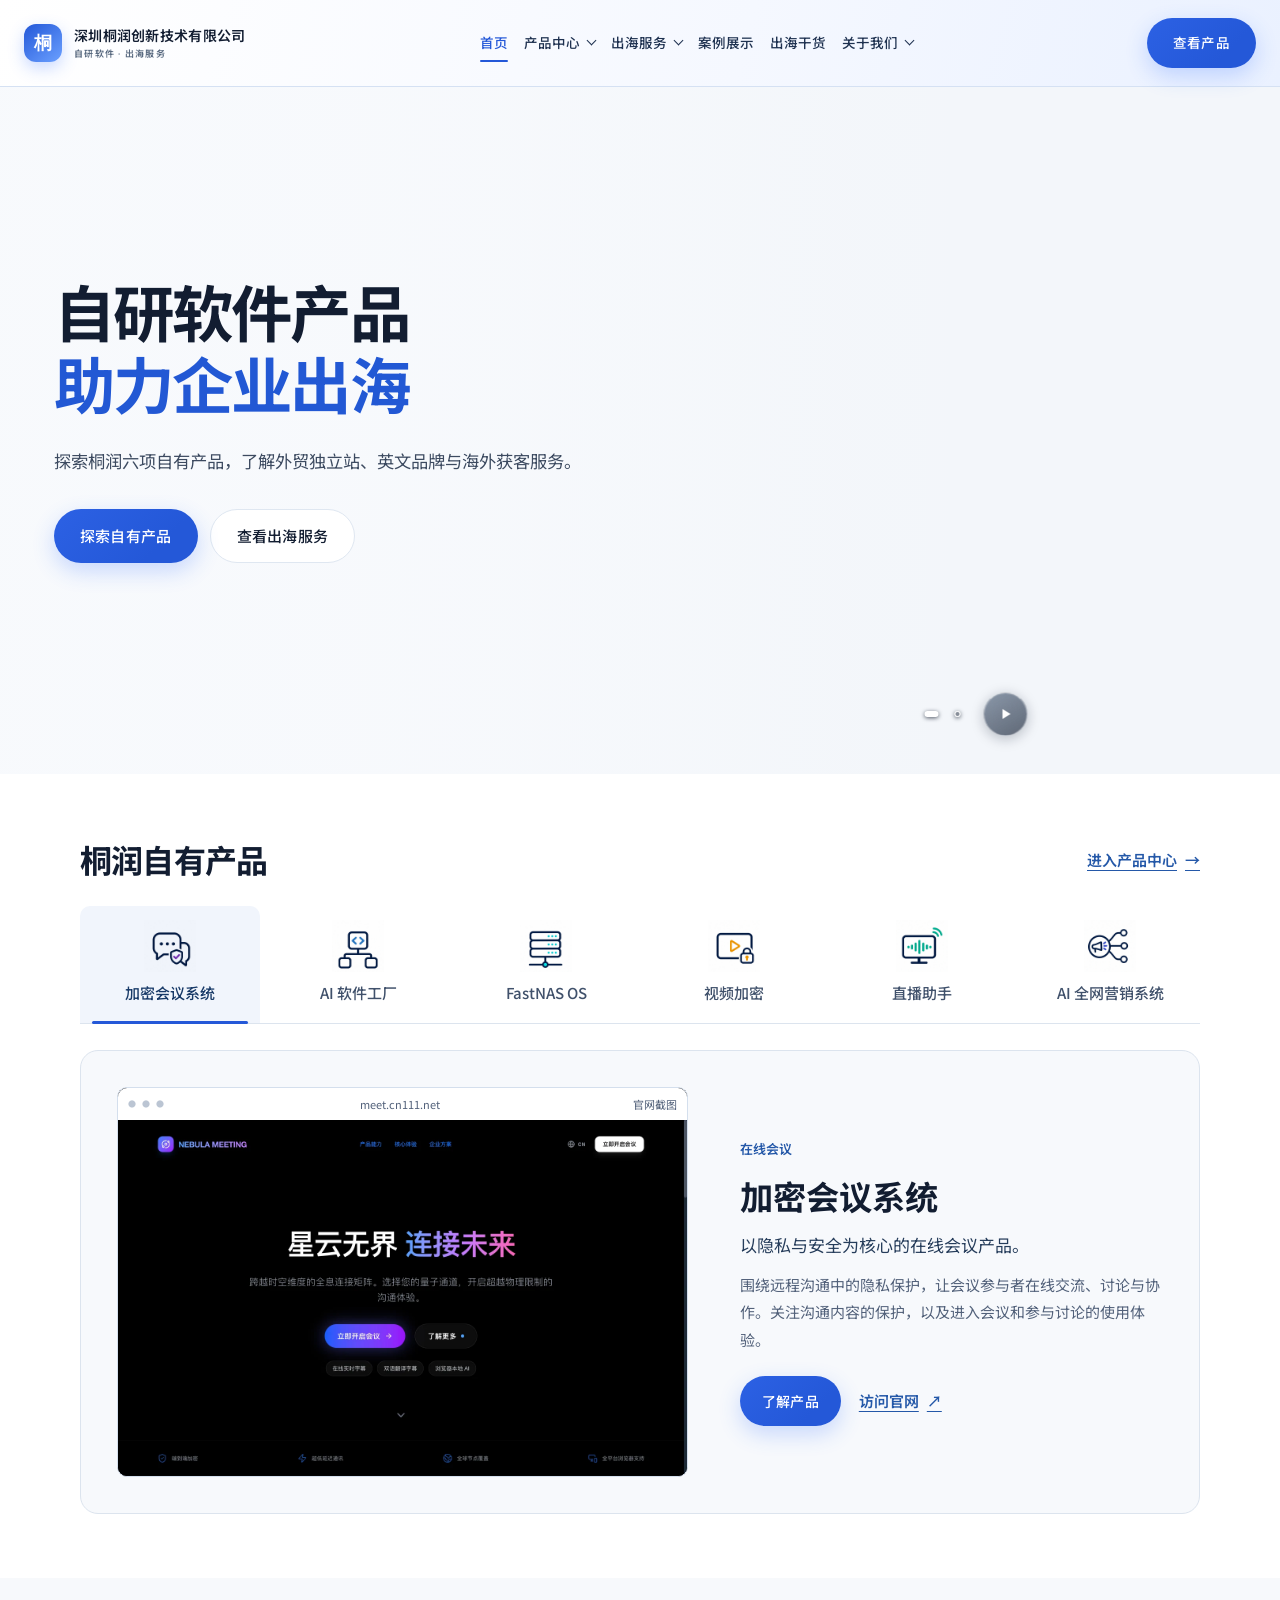
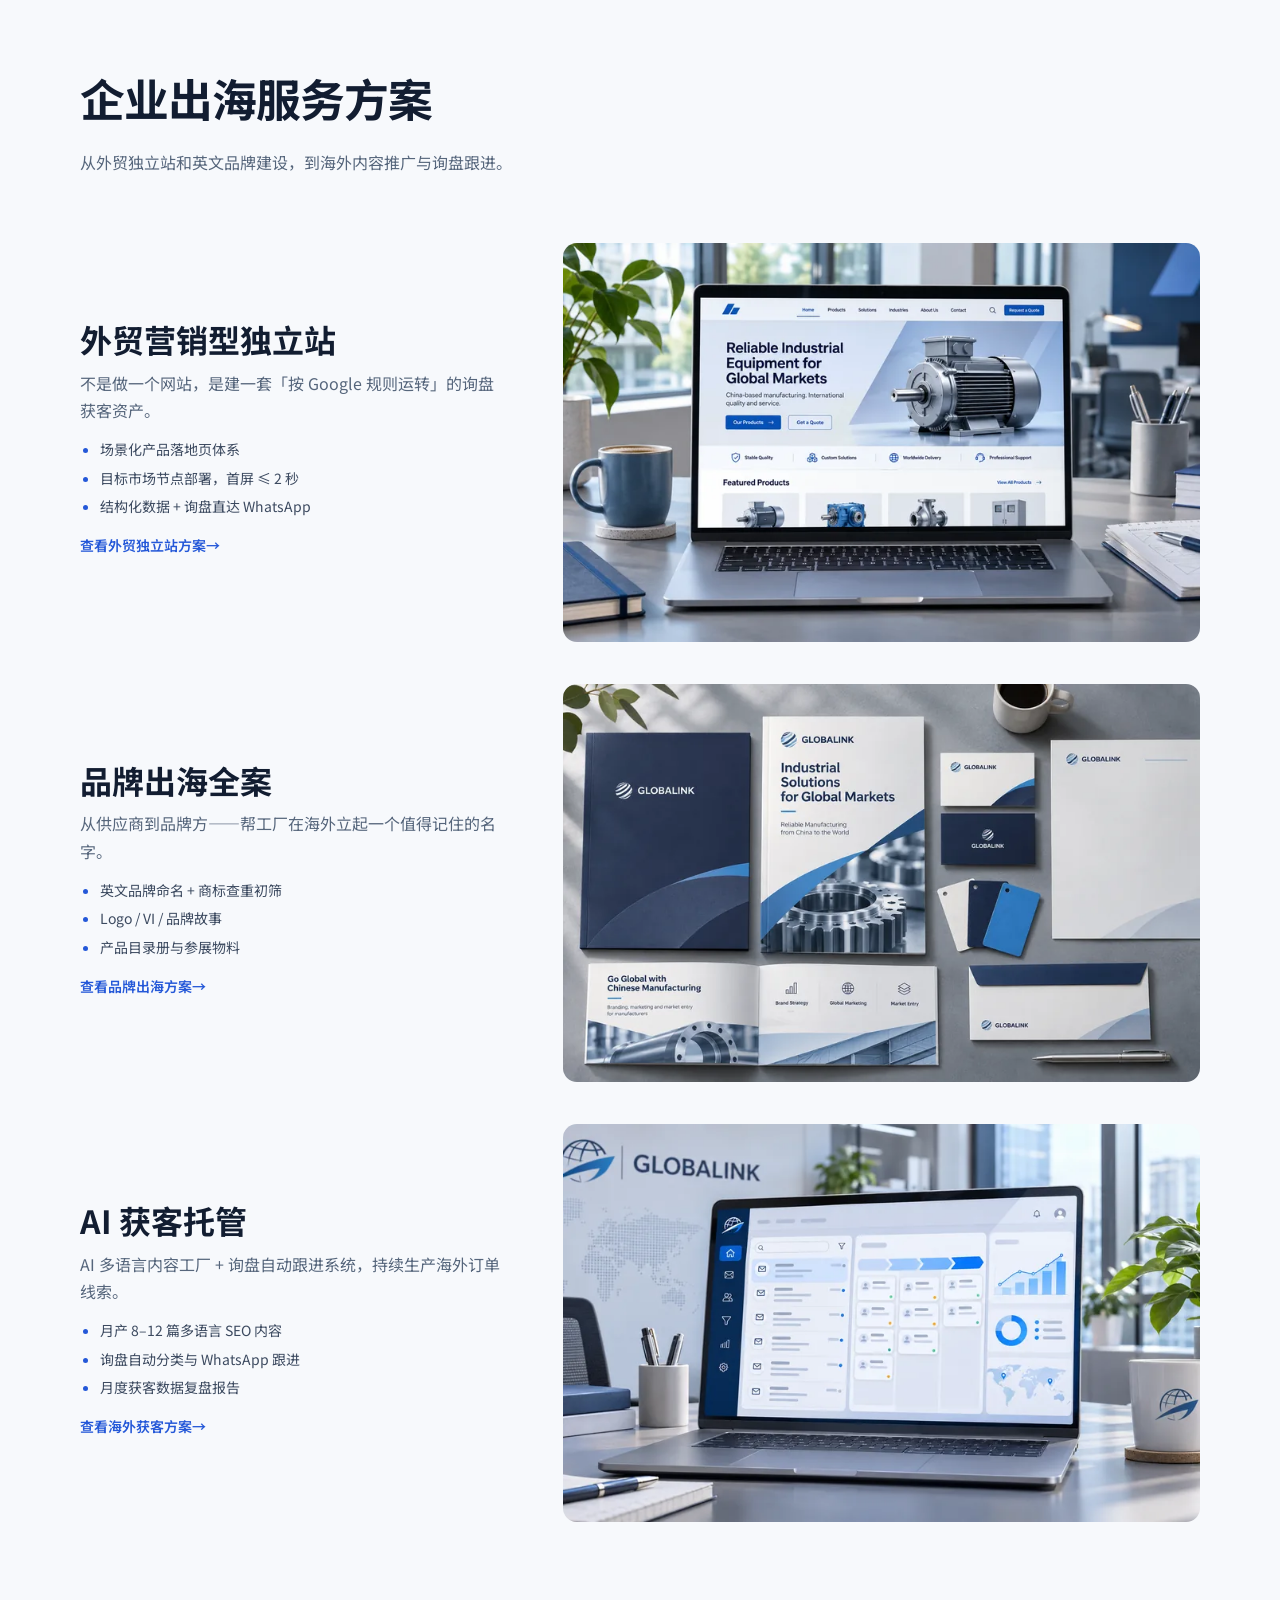
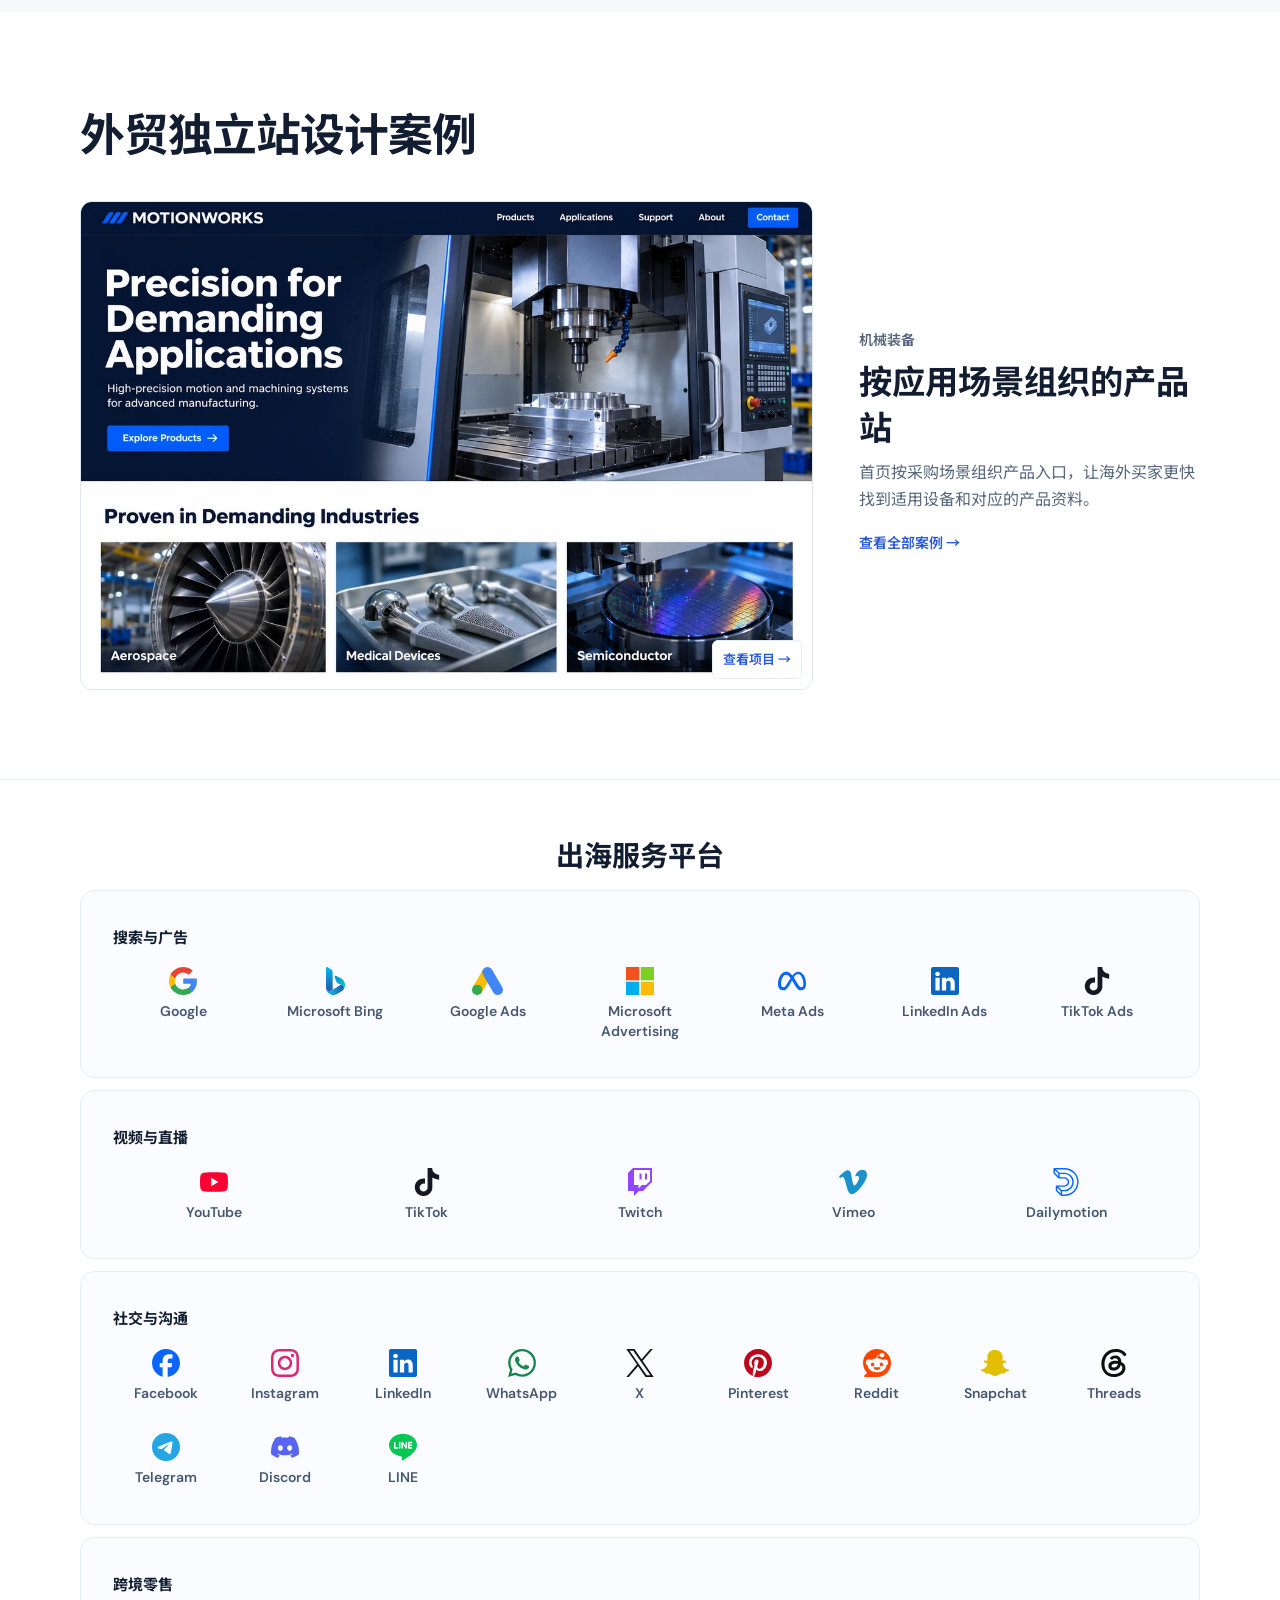
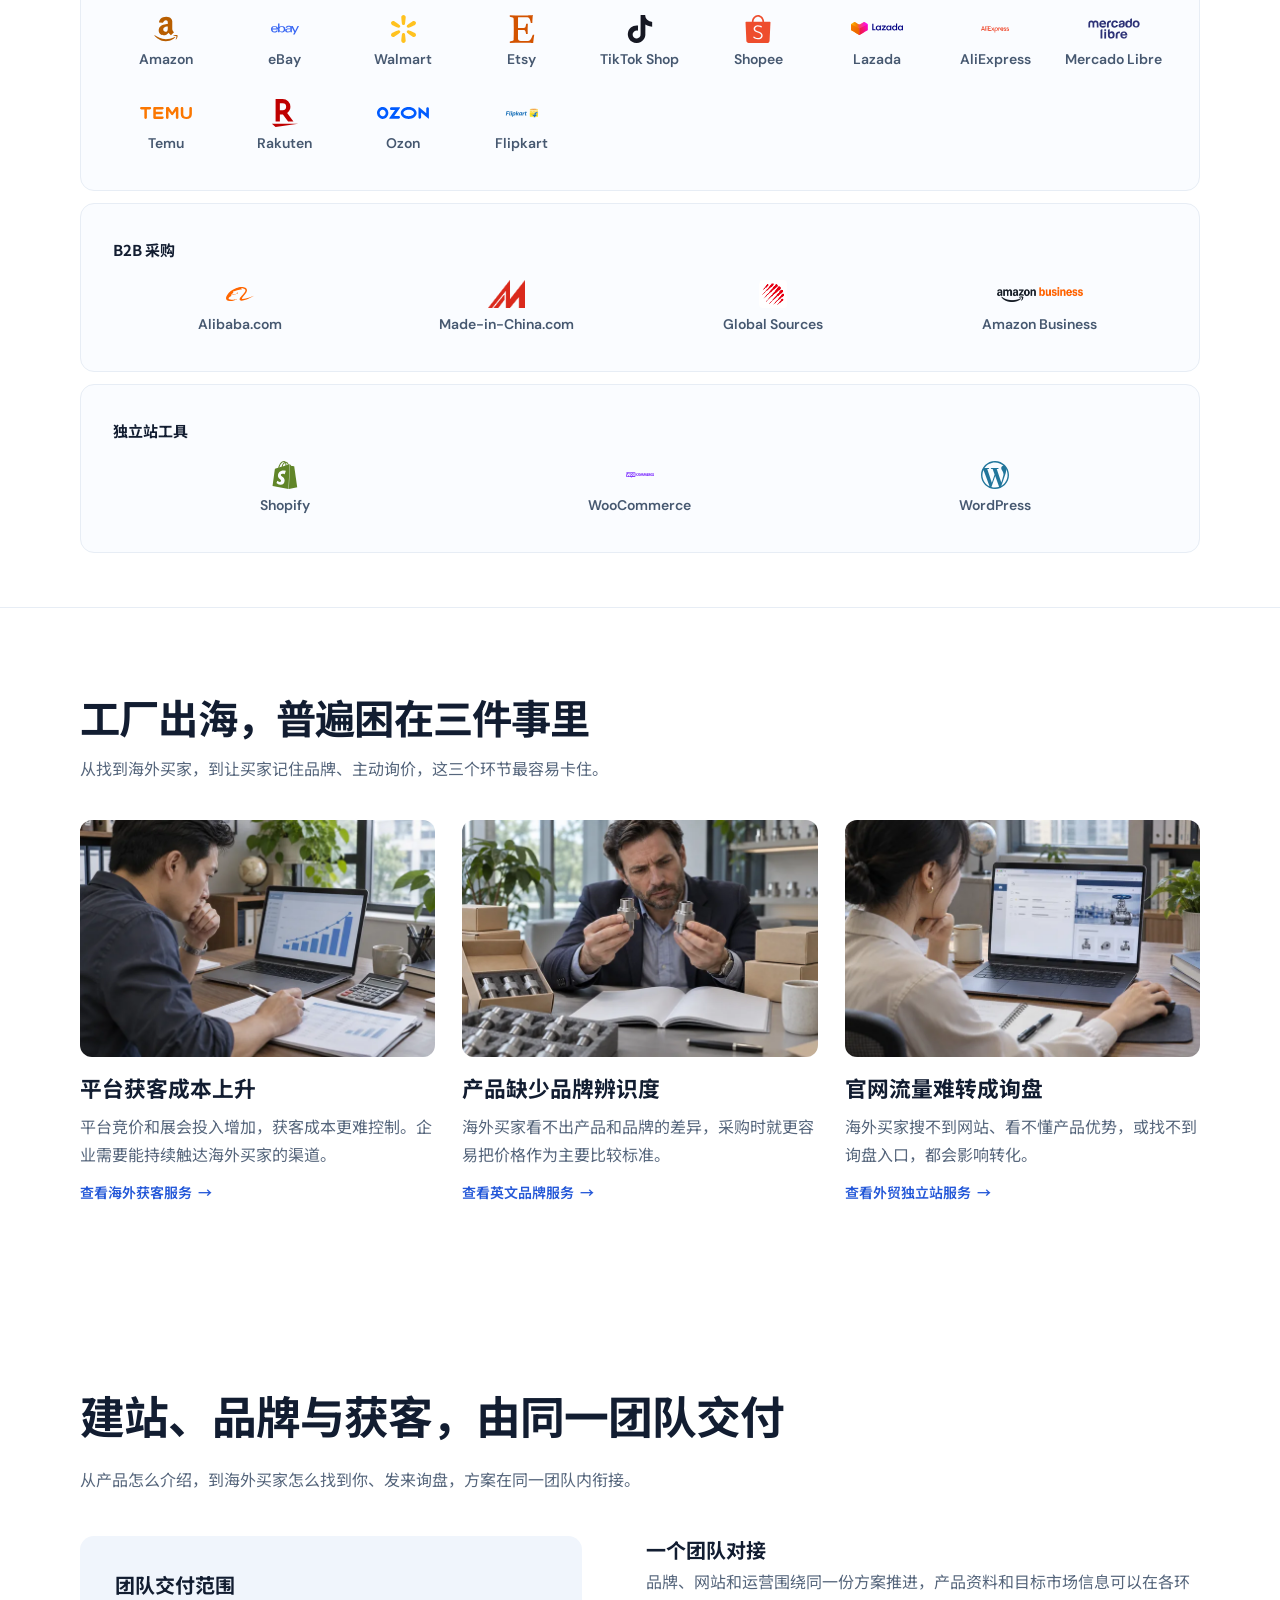
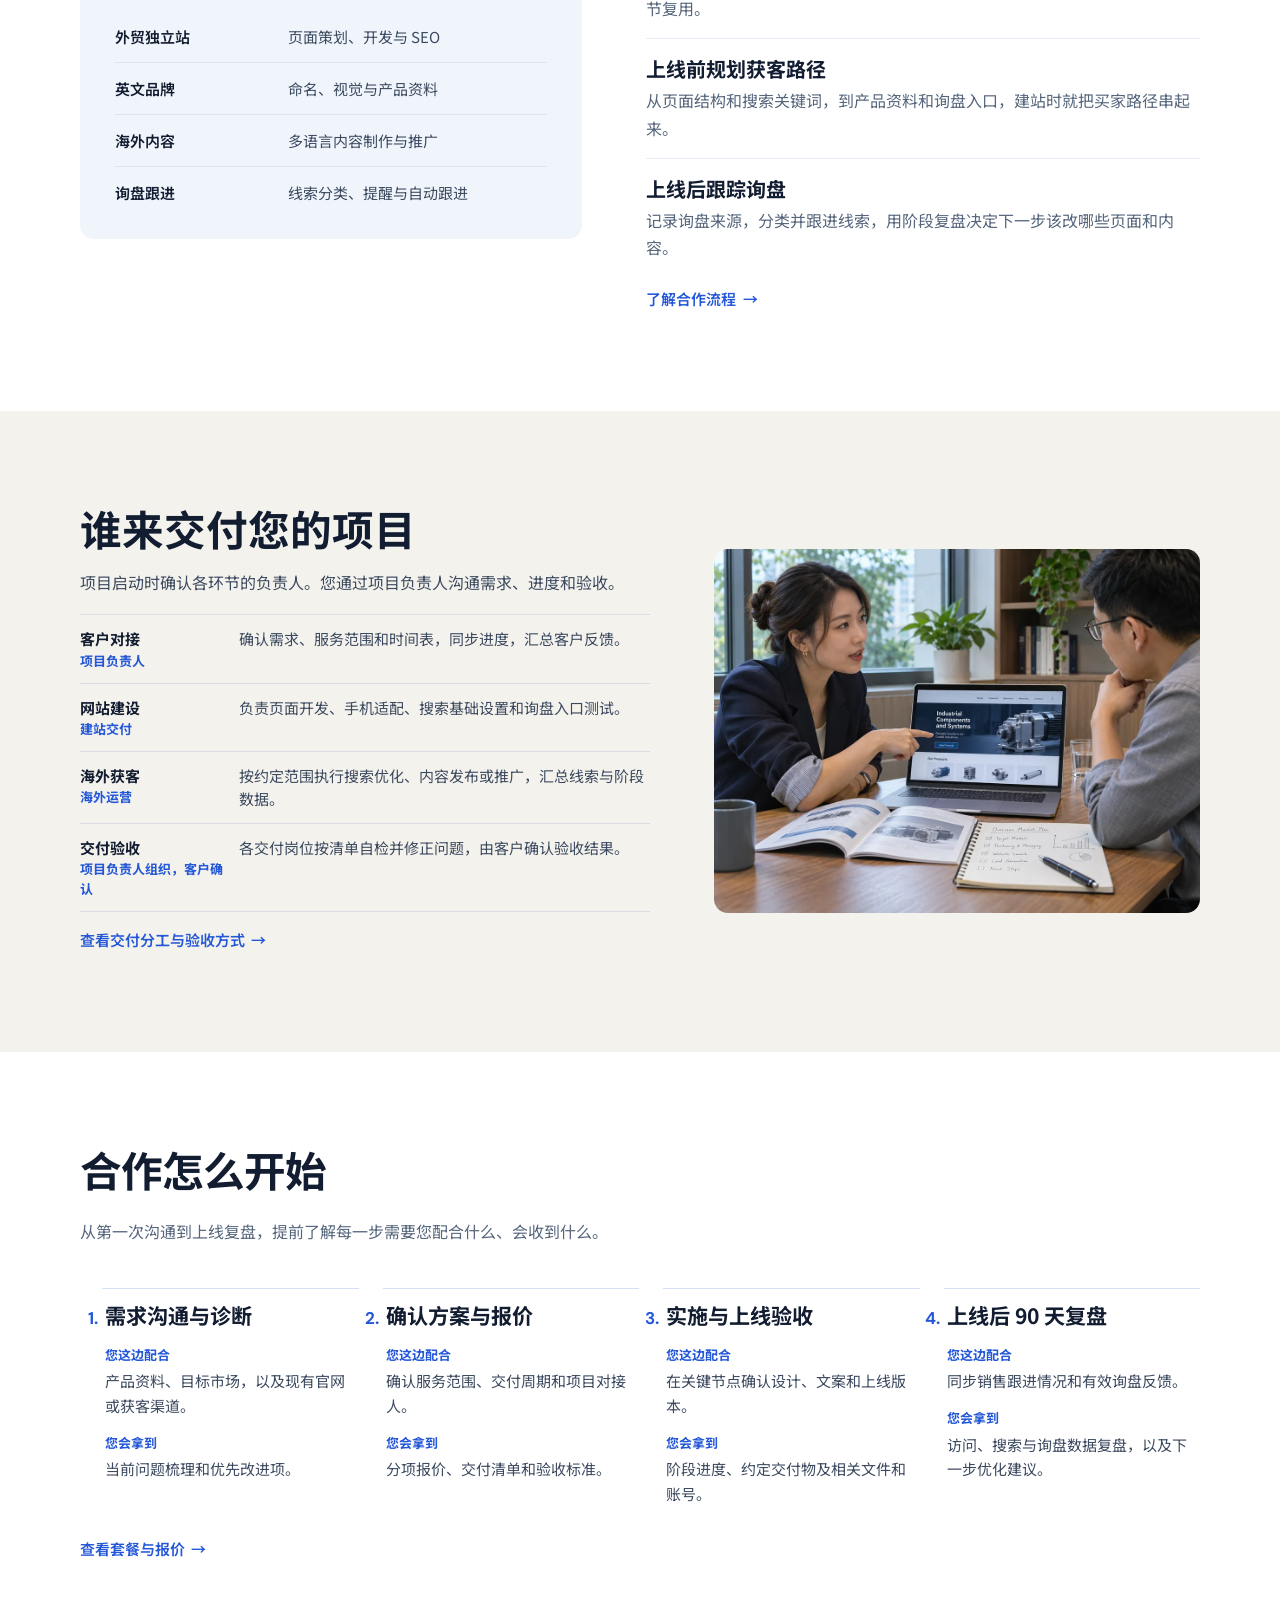
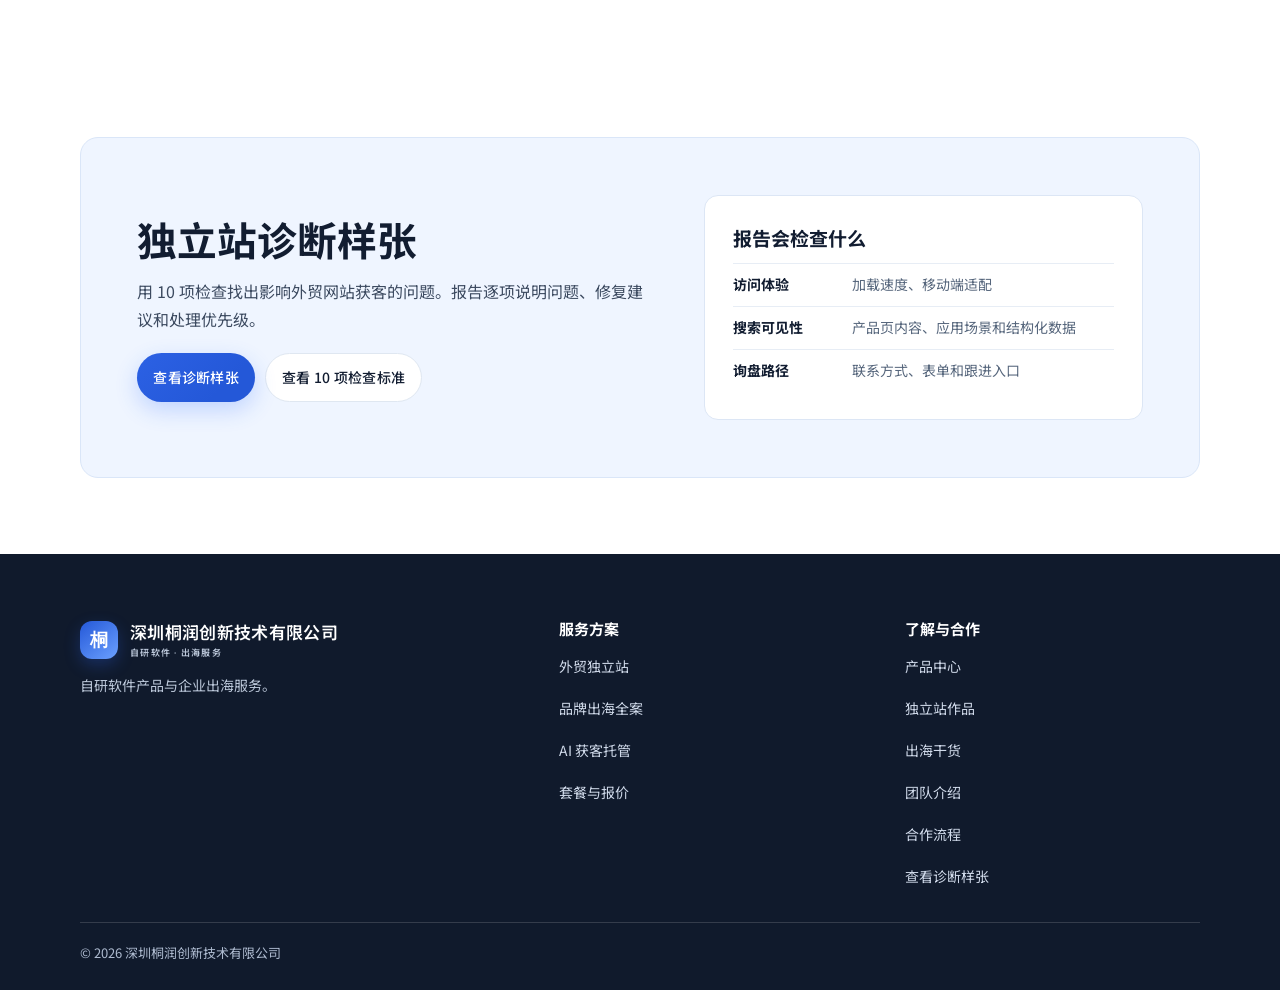
==== commit 0e43b5b9: "Publish product center and interactive homepage product showcase" ====
--- a/index.html
+++ b/index.html
@@ -1 +1 @@
-<!DOCTYPE html><html lang="zh-CN"><head><meta charset="UTF-8"><meta name="viewport" content="width=device-width, initial-scale=1"><title>深圳桐润创新技术有限公司 · 帮中国工厂建海外站、立国际牌、拿海外单</title><meta name="description" content="品牌全案 + AI 自动化获客，一站式工厂出海服务商。外贸独立站建设、英文品牌策划、Google 获客托管。"><link rel="icon" href="data:image/svg+xml,%3Csvg xmlns='http://www.w3.org/2000/svg' viewBox='0 0 64 64'%3E%3Crect width='64' height='64' rx='18' fill='%232f6bff'/%3E%3Cpath d='M18 40c8-18 20-18 28 0' fill='none' stroke='%23fff' stroke-width='4' stroke-linecap='round'/%3E%3Ccircle cx='32' cy='22' r='5' fill='%23fff'/%3E%3C/svg%3E"><link rel="preconnect" href="https://fonts.googleapis.com"><link rel="preconnect" href="https://fonts.gstatic.com" crossorigin><link href="https://fonts.googleapis.com/css2?family=DM+Sans:wght@400;500;600;700&family=Noto+Sans+SC:wght@400;500;600;700&display=swap" rel="stylesheet"><link rel="stylesheet" href="./assets/home.css?v=12"><link rel="stylesheet" href="./assets/navigation.css"><link rel="stylesheet" href="./assets/footer.css"></head><body><a class="skip-link" href="#main-content">跳到主要内容</a><nav id="nav" aria-label="主导航"><div class="nav-in"><a class="logo" href="index.html"><div class="logo-mark" aria-hidden="true">桐</div><div class="logo-text">深圳桐润创新技术有限公司<small>企业出海服务</small></div></a><div class="nav-links" id="navLinks"><a href="index.html">首页</a><details class="nav-group" name="primary-nav"><summary>服务方案</summary><div class="nav-submenu"><a href="services.html#s1">外贸独立站</a><a href="services.html#s2">品牌出海全案</a><a href="services.html#s3">AI 获客托管</a><a href="services.html#pricing">套餐与报价</a></div></details><a href="cases.html">案例展示</a><a href="insights.html">出海干货</a><details class="nav-group" name="primary-nav"><summary>关于我们</summary><div class="nav-submenu"><a href="about.html#founder">团队介绍</a><a href="index.html#process">服务流程</a></div></details></div><div class="nav-action"><a class="btn btn-primary" href="diagnosis.html#report">查看诊断样张</a><button class="menu-btn" id="menuBtn" aria-controls="navLinks" aria-label="打开菜单" aria-expanded="false"><span></span><span></span></button></div></div></nav><main id="main-content" tabindex="-1"><header class="home-hero"><video class="hero-video" id="heroVideo" muted loop playsinline preload="none" aria-hidden="true"></video><div class="wrap hero-grid"><div class="hero-copy"><h1><span class="hero-title-lead">为制造企业建立品牌</span> <span>拓展海外客户</span></h1><p class="hero-sub">从英文品牌策划到外贸独立站建设，帮助海外买家认识您的品牌、了解产品并发起询盘。</p><div class="hero-cta"><a class="btn btn-primary" href="diagnosis.html#report">查看诊断样张</a><a class="btn btn-line" href="services.html#pricing">查看服务与报价</a></div></div><a class="hero-work" href="work-lighting.html"><picture><source media="(max-width: 860px)" srcset="./images/work-lighting.webp"><img src="[data-uri]" alt="" width="1200" height="800"></picture><span class="hero-work-caption"><strong>照明电子外贸站</strong><span>查看案例 <span aria-hidden="true">↗</span></span></span></a><a class="hero-all-cases" href="cases.html">浏览全部案例 <span aria-hidden="true">→</span></a></div><div class="hero-video-controls" id="heroVideoControls" role="group" aria-label="背景视频"><div class="hero-video-options"><button type="button" aria-pressed="true" aria-controls="heroVideo" data-src="./videos/monks-social-hero.mp4?v=6" data-poster="./images/monks-sizzle-poster.webp" aria-label="背景视频 1" title="背景视频 1"></button><button type="button" aria-pressed="false" aria-controls="heroVideo" data-src="./videos/intralink-masthead.mp4" data-poster="./images/intralink-masthead-poster.webp" data-heading="让海外买家" data-emphasis="找到您的产品" data-description="围绕目标市场的采购需求优化 Google 搜索和产品页面，并用自动化流程跟进询盘。" aria-label="背景视频 2" title="背景视频 2"></button></div><button class="hero-video-toggle" type="button" id="heroVideoToggle" aria-controls="heroVideo" aria-label="播放背景" title="播放背景"></button></div></header><section class="soft" id="services" aria-labelledby="services-title"><div class="wrap"><div class="sec-head"><h2 id="services-title">企业出海服务方案</h2><p>从外贸独立站和英文品牌建设，到海外内容推广与询盘跟进。</p></div><div class="service-tabs" data-tab-list role="tablist" aria-label="选择服务方案" hidden><button type="button" role="tab" id="service-tab-1" aria-controls="service-panel-1">外贸独立站</button><button type="button" role="tab" id="service-tab-2" aria-controls="service-panel-2">品牌出海</button><button type="button" role="tab" id="service-tab-3" aria-controls="service-panel-3">海外获客</button></div><div class="service-panels"><article class="service-panel" role="tabpanel" id="service-panel-1" aria-labelledby="service-tab-1" tabindex="0"><div class="service-copy"><h3>外贸营销型独立站</h3><p>不是做一个网站，是建一套「按 Google 规则运转」的询盘获客资产。</p><ul><li>场景化产品落地页体系</li><li>目标市场节点部署，首屏 ≤ 2 秒</li><li>结构化数据 + 询盘直达 WhatsApp</li></ul><a class="more" href="services.html#s1">查看外贸独立站方案<span aria-hidden="true"> →</span></a></div><img class="service-image" src="./images/service-website.webp" alt="英文外贸独立站页面示意" width="800" height="500" loading="lazy" decoding="async"></article><article class="service-panel" role="tabpanel" id="service-panel-2" aria-labelledby="service-tab-2" tabindex="0"><div class="service-copy"><h3>品牌出海全案</h3><p>从供应商到品牌方——帮工厂在海外立起一个值得记住的名字。</p><ul><li>英文品牌命名 + 商标查重初筛</li><li>Logo / VI / 品牌故事</li><li>产品目录册与参展物料</li></ul><a class="more" href="services.html#s2">查看品牌出海方案<span aria-hidden="true"> →</span></a></div><img class="service-image" src="./images/service-brand-identity.webp" alt="英文品牌目录册与视觉物料示意" width="800" height="500" loading="lazy" decoding="async"></article><article class="service-panel" role="tabpanel" id="service-panel-3" aria-labelledby="service-tab-3" tabindex="0"><div class="service-copy"><h3>AI 获客托管</h3><p>AI 多语言内容工厂 + 询盘自动跟进系统，持续生产海外订单线索。</p><ul><li>月产 8–12 篇多语言 SEO 内容</li><li>询盘自动分类与 WhatsApp 跟进</li><li>月度获客数据复盘报告</li></ul><a class="more" href="services.html#s3">查看海外获客方案<span aria-hidden="true"> →</span></a></div><img class="service-image" src="./images/service-lead-management.webp" alt="海外询盘管理和跟进界面示意" width="800" height="500" loading="lazy" decoding="async"></article></div></div></section><section id="works" aria-labelledby="works-title"><div class="wrap"><div class="sec-head"><h2 id="works-title">外贸独立站设计案例</h2></div><div class="work-grid"><article class="work-project work-feature"><a class="work-preview" href="work-mechanical.html" aria-label="查看机械装备项目详情"><img src="./images/work-mechanical.webp" alt="机械装备外贸独立站首页设计样例" width="1200" height="800" loading="lazy" decoding="async"><span class="work-link" aria-hidden="true">查看项目 →</span></a><div class="work-copy"><p class="work-industry">机械装备</p><h3>按应用场景组织的产品站</h3><p class="work-summary">首页按采购场景组织产品入口，让海外买家更快找到适用设备和对应的产品资料。</p><a class="work-more" href="cases.html">查看全部案例 →</a></div></article></div></div></section><section class="strip" aria-labelledby="platforms-label"><div class="wrap strip-in"><h2 id="platforms-label">出海服务平台</h2><div class="platform-tabs" data-tab-list role="tablist" aria-label="平台类别" hidden><button type="button" role="tab" id="platform-tab-1" aria-controls="platform-group-1">搜索与广告</button><button type="button" role="tab" id="platform-tab-2" aria-controls="platform-group-2">视频与直播</button><button type="button" role="tab" id="platform-tab-3" aria-controls="platform-group-3">社交与沟通</button><button type="button" role="tab" id="platform-tab-4" aria-controls="platform-group-4">跨境零售</button><button type="button" role="tab" id="platform-tab-5" aria-controls="platform-group-5">B2B 采购</button><button type="button" role="tab" id="platform-tab-6" aria-controls="platform-group-6">独立站工具</button></div><div class="platform-groups"><div class="platform-group" role="tabpanel" id="platform-group-1" aria-labelledby="platform-tab-1" tabindex="0"><h3>搜索与广告</h3><ul class="platform-list"><li><button class="platform-button" type="button" aria-describedby="platform-description-0-0"><img src="./images/brands/google.svg" width="52" height="28" alt="" loading="lazy" decoding="async"><span>Google</span></button><span id="platform-description-0-0" hidden>搜索引擎。通过 SEO 让海外买家找到企业官网、产品页和选型资料。</span></li><li><button class="platform-button" type="button" aria-describedby="platform-description-0-1"><img src="./images/brands/bing.svg" width="52" height="28" alt="" loading="lazy" decoding="async"><span>Microsoft Bing</span></button><span id="platform-description-0-1" hidden>微软搜索引擎。可通过 Bing Webmaster Tools 检查网页收录和自然搜索表现。</span></li><li><button class="platform-button" type="button" aria-describedby="platform-description-0-2"><img src="./images/brands/google-ads.svg" width="52" height="28" alt="" loading="lazy" decoding="async"><span>Google Ads</span></button><span id="platform-description-0-2" hidden>谷歌广告平台，可投放搜索、购物和视频广告，用于引流和获取询盘。</span></li><li><button class="platform-button" type="button" aria-describedby="platform-description-0-3"><img src="./images/brands/microsoft-icon.svg" width="52" height="28" alt="" loading="lazy" decoding="async"><span>Microsoft Advertising</span></button><span id="platform-description-0-3" hidden>微软广告平台，可在 Bing 等搜索入口投放广告，触达主动搜索产品的买家。</span></li><li><button class="platform-button" type="button" aria-describedby="platform-description-0-4"><img src="./images/brands/meta.svg" width="52" height="28" alt="" loading="lazy" decoding="async"><span>Meta Ads</span></button><span id="platform-description-0-4" hidden>Meta 广告平台，可在 Facebook 和 Instagram 投放品牌推广、引流与线索广告。</span></li><li><button class="platform-button" type="button" aria-describedby="platform-description-0-5"><img src="./images/brands/linkedin.svg" width="52" height="28" alt="" loading="lazy" decoding="async"><span>LinkedIn Ads</span></button><span id="platform-description-0-5" hidden>职业社交广告平台，可按行业、职位和公司等条件触达 B2B 受众。</span></li><li><button class="platform-button" type="button" aria-describedby="platform-description-0-6"><img src="./images/brands/tiktok.svg" width="52" height="28" alt="" loading="lazy" decoding="async"><span>TikTok Ads</span></button><span id="platform-description-0-6" hidden>TikTok 的广告投放工具，可用短视频推广产品并衡量广告效果。</span></li></ul></div><div class="platform-group" role="tabpanel" id="platform-group-2" aria-labelledby="platform-tab-2" tabindex="0"><h3>视频与直播</h3><ul class="platform-list"><li><button class="platform-button" type="button" aria-describedby="platform-description-1-0"><img src="./images/brands/youtube.svg" width="52" height="28" alt="" loading="lazy" decoding="async"><span>YouTube</span></button><span id="platform-description-1-0" hidden>视频和直播平台，适合发布产品演示、安装教程与品牌故事。</span></li><li><button class="platform-button" type="button" aria-describedby="platform-description-1-1"><img src="./images/brands/tiktok.svg" width="52" height="28" alt="" loading="lazy" decoding="async"><span>TikTok</span></button><span id="platform-description-1-1" hidden>短视频平台，适合用产品实拍和使用场景触达海外受众。</span></li><li><button class="platform-button" type="button" aria-describedby="platform-description-1-2"><img src="./images/brands/twitch.svg" width="52" height="28" alt="" loading="lazy" decoding="async"><span>Twitch</span></button><span id="platform-description-1-2" hidden>以直播为主的平台，适合实时演示、活动和社群互动。</span></li><li><button class="platform-button" type="button" aria-describedby="platform-description-1-3"><img src="./images/brands/vimeo.svg" width="52" height="28" alt="" loading="lazy" decoding="async"><span>Vimeo</span></button><span id="platform-description-1-3" hidden>视频托管平台，适合在官网嵌入品牌片和产品视频。</span></li><li><button class="platform-button" type="button" aria-describedby="platform-description-1-4"><img src="./images/brands/dailymotion.svg" width="52" height="28" alt="" loading="lazy" decoding="async"><span>Dailymotion</span></button><span id="platform-description-1-4" hidden>视频发布平台，可用于分发品牌和产品视频。</span></li></ul></div><div class="platform-group" role="tabpanel" id="platform-group-3" aria-labelledby="platform-tab-3" tabindex="0"><h3>社交与沟通</h3><ul class="platform-list"><li><button class="platform-button" type="button" aria-describedby="platform-description-2-0"><img src="./images/brands/facebook.svg" width="52" height="28" alt="" loading="lazy" decoding="async"><span>Facebook</span></button><span id="platform-description-2-0" hidden>社交平台，可通过品牌主页、群组和广告触达海外客户。</span></li><li><button class="platform-button" type="button" aria-describedby="platform-description-2-1"><img src="./images/brands/instagram.svg" width="52" height="28" alt="" loading="lazy" decoding="async"><span>Instagram</span></button><span id="platform-description-2-1" hidden>以图片、短视频和动态为主，适合展示产品和品牌视觉。</span></li><li><button class="platform-button" type="button" aria-describedby="platform-description-2-2"><img src="./images/brands/linkedin.svg" width="52" height="28" alt="" loading="lazy" decoding="async"><span>LinkedIn</span></button><span id="platform-description-2-2" hidden>职业社交平台，适合建立企业形象、拓展 B2B 客户和合作伙伴。</span></li><li><button class="platform-button" type="button" aria-describedby="platform-description-2-3"><img src="./images/brands/whatsapp.svg" width="52" height="28" alt="" loading="lazy" decoding="async"><span>WhatsApp</span></button><span id="platform-description-2-3" hidden>即时通讯工具，适合承接海外询盘、发送资料和跟进客户。</span></li><li><button class="platform-button" type="button" aria-describedby="platform-description-2-4"><img src="./images/brands/x.svg" width="52" height="28" alt="" loading="lazy" decoding="async"><span>X</span></button><span id="platform-description-2-4" hidden>实时社交平台，适合发布企业动态和参与行业讨论。</span></li><li><button class="platform-button" type="button" aria-describedby="platform-description-2-5"><img src="./images/brands/pinterest.svg" width="52" height="28" alt="" loading="lazy" decoding="async"><span>Pinterest</span></button><span id="platform-description-2-5" hidden>视觉灵感搜索平台，适合展示家居、服饰和设计类产品。</span></li><li><button class="platform-button" type="button" aria-describedby="platform-description-2-6"><img src="./images/brands/reddit.svg" width="52" height="28" alt="" loading="lazy" decoding="async"><span>Reddit</span></button><span id="platform-description-2-6" hidden>话题社区平台，适合了解目标市场的真实讨论和需求。</span></li><li><button class="platform-button" type="button" aria-describedby="platform-description-2-7"><img src="./images/brands/snapchat.svg" width="52" height="28" alt="" loading="lazy" decoding="async"><span>Snapchat</span></button><span id="platform-description-2-7" hidden>以短视频和限时动态为主，适合创意内容和品牌推广。</span></li><li><button class="platform-button" type="button" aria-describedby="platform-description-2-8"><img src="./images/brands/threads.svg" width="52" height="28" alt="" loading="lazy" decoding="async"><span>Threads</span></button><span id="platform-description-2-8" hidden>以文字和话题讨论为主，可用于发布品牌动态和互动。</span></li><li><button class="platform-button" type="button" aria-describedby="platform-description-2-9"><img src="./images/brands/telegram.svg" width="52" height="28" alt="" loading="lazy" decoding="async"><span>Telegram</span></button><span id="platform-description-2-9" hidden>即时通讯工具，支持群组和频道，可发布资讯和维护社群。</span></li><li><button class="platform-button" type="button" aria-describedby="platform-description-2-10"><img src="./images/brands/discord.svg" width="52" height="28" alt="" loading="lazy" decoding="async"><span>Discord</span></button><span id="platform-description-2-10" hidden>支持分频道交流的社群平台，适合维护用户和产品社区。</span></li><li><button class="platform-button" type="button" aria-describedby="platform-description-2-11"><img src="./images/brands/line.svg" width="52" height="28" alt="" loading="lazy" decoding="async"><span>LINE</span></button><span id="platform-description-2-11" hidden>即时通讯工具，可用于与客户沟通及运营品牌官方账号。</span></li></ul></div><div class="platform-group" role="tabpanel" id="platform-group-4" aria-labelledby="platform-tab-4" tabindex="0"><h3>跨境零售</h3><ul class="platform-list"><li><button class="platform-button" type="button" aria-describedby="platform-description-3-0"><img src="./images/brands/amazon.svg" width="52" height="28" alt="" loading="lazy" decoding="async"><span>Amazon</span></button><span id="platform-description-3-0" hidden>综合电商平台，企业可上架商品，面向各站点的消费者销售。</span></li><li><button class="platform-button" type="button" aria-describedby="platform-description-3-1"><img src="./images/brands/ebay.svg" width="52" height="28" alt="" loading="lazy" decoding="async"><span>eBay</span></button><span id="platform-description-3-1" hidden>支持一口价和拍卖的电商平台，适合多品类跨境零售。</span></li><li><button class="platform-button" type="button" aria-describedby="platform-description-3-2"><img src="./images/brands/walmart.svg" width="52" height="28" alt="" loading="lazy" decoding="async"><span>Walmart</span></button><span id="platform-description-3-2" hidden>沃尔玛线上市场，第三方卖家可通过 Marketplace 销售商品。</span></li><li><button class="platform-button" type="button" aria-describedby="platform-description-3-3"><img src="./images/brands/etsy.svg" width="52" height="28" alt="" loading="lazy" decoding="async"><span>Etsy</span></button><span id="platform-description-3-3" hidden>电商平台，以原创设计、手工制品和复古商品为特色。</span></li><li><button class="platform-button" type="button" aria-describedby="platform-description-3-4"><img src="./images/brands/tiktok.svg" width="52" height="28" alt="" loading="lazy" decoding="async"><span>TikTok Shop</span></button><span id="platform-description-3-4" hidden>内容电商平台，可通过短视频和直播展示并销售商品。</span></li><li><button class="platform-button" type="button" aria-describedby="platform-description-3-5"><img src="./images/brands/shopee.svg" width="52" height="28" alt="" loading="lazy" decoding="async"><span>Shopee</span></button><span id="platform-description-3-5" hidden>电商平台，覆盖东南亚等市场，支持品牌开店和本地化销售。</span></li><li><button class="platform-button" type="button" aria-describedby="platform-description-3-6"><img src="./images/brands/lazada.svg" width="52" height="28" alt="" loading="lazy" decoding="async"><span>Lazada</span></button><span id="platform-description-3-6" hidden>东南亚电商平台，可用于商品上架和跨境零售。</span></li><li><button class="platform-button" type="button" aria-describedby="platform-description-3-7"><img src="./images/brands/aliexpress.svg" width="52" height="28" alt="" loading="lazy" decoding="async"><span>AliExpress</span></button><span id="platform-description-3-7" hidden>面向海外消费者的跨境零售平台，支持商家开店销售。</span></li><li><button class="platform-button" type="button" aria-describedby="platform-description-3-8"><img src="./images/brands/mercadolibre.svg" width="52" height="28" alt="" loading="lazy" decoding="async"><span>Mercado Libre</span></button><span id="platform-description-3-8" hidden>拉丁美洲电商平台，可用于当地市场的商品销售。</span></li><li><button class="platform-button" type="button" aria-describedby="platform-description-3-9"><img src="./images/brands/temu.svg" width="52" height="28" alt="" loading="lazy" decoding="async"><span>Temu</span></button><span id="platform-description-3-9" hidden>面向消费者的跨境电商平台，支持多品类商品销售。</span></li><li><button class="platform-button" type="button" aria-describedby="platform-description-3-10"><img src="./images/brands/rakuten.svg" width="52" height="28" alt="" loading="lazy" decoding="async"><span>Rakuten</span></button><span id="platform-description-3-10" hidden>日本电商平台，可通过乐天市场开店销售商品。</span></li><li><button class="platform-button" type="button" aria-describedby="platform-description-3-11"><img src="./images/brands/ozon.svg" width="52" height="28" alt="" loading="lazy" decoding="async"><span>Ozon</span></button><span id="platform-description-3-11" hidden>俄罗斯电商平台，提供商品上架和线上销售渠道。</span></li><li><button class="platform-button" type="button" aria-describedby="platform-description-3-12"><img src="./images/brands/flipkart.svg" width="52" height="28" alt="" loading="lazy" decoding="async"><span>Flipkart</span></button><span id="platform-description-3-12" hidden>印度电商平台，覆盖电子产品、服饰和家居等品类。</span></li></ul></div><div class="platform-group" role="tabpanel" id="platform-group-5" aria-labelledby="platform-tab-5" tabindex="0"><h3>B2B 采购</h3><ul class="platform-list"><li><button class="platform-button" type="button" aria-describedby="platform-description-4-0"><img src="./images/brands/alibabadotcom.svg" width="52" height="28" alt="" loading="lazy" decoding="async"><span>Alibaba.com</span></button><span id="platform-description-4-0" hidden>跨境 B2B 平台，适合展示产品、承接批量采购和外贸询盘。</span></li><li><button class="platform-button" type="button" aria-describedby="platform-description-4-1"><img src="./images/brands/made-in-china.png" width="52" height="28" alt="" loading="lazy" decoding="async"><span>Made-in-China.com</span></button><span id="platform-description-4-1" hidden>中国制造网，连接中国供应商与海外采购商，支持产品展示和采购询价。</span></li><li><button class="platform-button" type="button" aria-describedby="platform-description-4-2"><img src="./images/brands/global-sources.png" width="52" height="28" alt="" loading="lazy" decoding="async"><span>Global Sources</span></button><span id="platform-description-4-2" hidden>环球资源，连接海外采购商和供应商，覆盖线上采购与线下展会。</span></li><li><button class="platform-button" type="button" aria-describedby="platform-description-4-3"><img src="./images/brands/amazon-business.png" width="52" height="28" alt="" loading="lazy" decoding="async"><span>Amazon Business</span></button><span id="platform-description-4-3" hidden>亚马逊面向企业和机构的采购平台，支持企业定价与批量采购。</span></li></ul></div><div class="platform-group" role="tabpanel" id="platform-group-6" aria-labelledby="platform-tab-6" tabindex="0"><h3>独立站工具</h3><ul class="platform-list"><li><button class="platform-button" type="button" aria-describedby="platform-description-5-0"><img src="./images/brands/shopify.svg" width="52" height="28" alt="" loading="lazy" decoding="async"><span>Shopify</span></button><span id="platform-description-5-0" hidden>独立电商建站平台，支持商品管理、结账与订单处理。</span></li><li><button class="platform-button" type="button" aria-describedby="platform-description-5-1"><img src="./images/brands/woocommerce.svg" width="52" height="28" alt="" loading="lazy" decoding="async"><span>WooCommerce</span></button><span id="platform-description-5-1" hidden>WordPress 电商插件，可为网站添加商品、购物车和结账功能。</span></li><li><button class="platform-button" type="button" aria-describedby="platform-description-5-2"><img src="./images/brands/wordpress.svg" width="52" height="28" alt="" loading="lazy" decoding="async"><span>WordPress</span></button><span id="platform-description-5-2" hidden>内容管理系统，适合建设企业官网、产品目录和内容站。</span></li></ul></div></div></div></section><section id="pain" aria-labelledby="pain-title"><div class="wrap"><div class="pain-heading"><h2 id="pain-title">工厂出海，普遍困在三件事里</h2><p>从找到海外买家，到让买家记住品牌、主动询价，这三个环节最容易卡住。</p></div><div class="pain-grid"><article class="pain-item"><img class="pain-image" src="./images/pain-platform-cost.webp" alt="外贸负责人核对线上推广预算" width="720" height="480" loading="lazy" decoding="async"><div class="pain-copy"><h3>平台获客成本上升</h3><p>平台竞价和展会投入增加，获客成本更难控制。企业需要能持续触达海外买家的渠道。</p><a class="pain-link" href="services.html#s3">查看海外获客服务<span aria-hidden="true"> →</span></a></div></article><article class="pain-item"><img class="pain-image" src="./images/pain-brand-recognition.webp" alt="采购人员比较外观相近的无品牌产品样品" width="720" height="480" loading="lazy" decoding="async"><div class="pain-copy"><h3>产品缺少品牌辨识度</h3><p>海外买家看不出产品和品牌的差异，采购时就更容易把价格作为主要比较标准。</p><a class="pain-link" href="services.html#s2">查看英文品牌服务<span aria-hidden="true"> →</span></a></div></article><article class="pain-item"><img class="pain-image" src="./images/pain-low-inquiries.webp" alt="外贸销售人员查看网站询盘收件箱" width="720" height="480" loading="lazy" decoding="async"><div class="pain-copy"><h3>官网流量难转成询盘</h3><p>海外买家搜不到网站、看不懂产品优势，或找不到询盘入口，都会影响转化。</p><a class="pain-link" href="services.html#s1">查看外贸独立站服务<span aria-hidden="true"> →</span></a></div></article></div></div></section><section id="why" aria-labelledby="why-title"><div class="wrap"><div class="sec-head"><h2 id="why-title">建站、品牌与获客，由同一团队交付</h2><p>从产品怎么介绍，到海外买家怎么找到你、发来询盘，方案在同一团队内衔接。</p></div><div class="why-grid"><div class="why-scope"><h3>团队交付范围</h3><dl><div><dt>外贸独立站</dt><dd>页面策划、开发与 SEO</dd></div><div><dt>英文品牌</dt><dd>命名、视觉与产品资料</dd></div><div><dt>海外内容</dt><dd>多语言内容制作与推广</dd></div><div><dt>询盘跟进</dt><dd>线索分类、提醒与自动跟进</dd></div></dl></div><div class="why-delivery"><div><h3>一个团队对接</h3><p>品牌、网站和运营围绕同一份方案推进，产品资料和目标市场信息可以在各环节复用。</p></div><div><h3>上线前规划获客路径</h3><p>从页面结构和搜索关键词，到产品资料和询盘入口，建站时就把买家路径串起来。</p></div><div><h3>上线后跟踪询盘</h3><p>记录询盘来源，分类并跟进线索，用阶段复盘决定下一步该改哪些页面和内容。</p></div><a href="#process" class="why-link">了解合作流程 <span aria-hidden="true">→</span></a></div></div></div></section><section class="warm" id="founder" aria-labelledby="founder-title"><div class="wrap founder-grid"><div class="team-copy"><h2 id="founder-title">谁来交付您的项目</h2><p class="team-intro">项目启动时确认各环节的负责人。您通过项目负责人沟通需求、进度和验收。</p><dl class="team-roles"><div><dt>客户对接<small>项目负责人</small></dt><dd>确认需求、服务范围和时间表，同步进度，汇总客户反馈。</dd></div><div><dt>网站建设<small>建站交付</small></dt><dd>负责页面开发、手机适配、搜索基础设置和询盘入口测试。</dd></div><div><dt>海外获客<small>海外运营</small></dt><dd>按约定范围执行搜索优化、内容发布或推广，汇总线索与阶段数据。</dd></div><div><dt>交付验收<small>项目负责人组织，客户确认</small></dt><dd>各交付岗位按清单自检并修正问题，由客户确认验收结果。</dd></div></dl><a class="handoff-link" href="about.html#founder">查看交付分工与验收方式 <span aria-hidden="true">→</span></a></div><figure class="team-figure"><img src="./images/hero-export-consulting.webp" alt="出海方案沟通场景示意" width="1120" height="840" loading="lazy" decoding="async"></figure></div></section><section id="process" aria-labelledby="process-title"><div class="wrap"><div class="sec-head"><h2 id="process-title">合作怎么开始</h2><p>从第一次沟通到上线复盘，提前了解每一步需要您配合什么、会收到什么。</p></div><ol class="flow"><li class="flow-step"><h3>需求沟通与诊断</h3><dl><div><dt>您这边配合</dt><dd>产品资料、目标市场，以及现有官网或获客渠道。</dd></div><div><dt>您会拿到</dt><dd>当前问题梳理和优先改进项。</dd></div></dl></li><li class="flow-step"><h3>确认方案与报价</h3><dl><div><dt>您这边配合</dt><dd>确认服务范围、交付周期和项目对接人。</dd></div><div><dt>您会拿到</dt><dd>分项报价、交付清单和验收标准。</dd></div></dl></li><li class="flow-step"><h3>实施与上线验收</h3><dl><div><dt>您这边配合</dt><dd>在关键节点确认设计、文案和上线版本。</dd></div><div><dt>您会拿到</dt><dd>阶段进度、约定交付物及相关文件和账号。</dd></div></dl></li><li class="flow-step"><h3>上线后 90 天复盘</h3><dl><div><dt>您这边配合</dt><dd>同步销售跟进情况和有效询盘反馈。</dd></div><div><dt>您会拿到</dt><dd>访问、搜索与询盘数据复盘，以及下一步优化建议。</dd></div></dl></li></ol><a class="handoff-link process-pricing" href="services.html#pricing">查看套餐与报价 <span aria-hidden="true">→</span></a></div></section><section id="cta" aria-labelledby="audit-title"><div class="wrap"><div class="cta-wrap"><div class="cta-layout"><div class="audit-intro"><h2 id="audit-title">独立站诊断样张</h2><p>用 10 项检查找出影响外贸网站获客的问题。报告逐项说明问题、修复建议和处理优先级。</p><div class="audit-actions"><a class="btn btn-primary" href="diagnosis.html#report">查看诊断样张</a><a class="btn btn-line" href="article-audit.html">查看 10 项检查标准</a></div></div><div class="audit-preview"><h3>报告会检查什么</h3><dl><div><dt>访问体验</dt><dd>加载速度、移动端适配</dd></div><div><dt>搜索可见性</dt><dd>产品页内容、应用场景和结构化数据</dd></div><div><dt>询盘路径</dt><dd>联系方式、表单和跟进入口</dd></div></dl></div></div></div></div></section></main><footer class="site-footer"><div class="wrap"><div class="site-footer-grid"><div><a class="logo footer-brand" href="index.html" aria-label="深圳桐润创新技术有限公司首页"><span class="logo-mark" aria-hidden="true">桐</span><span class="logo-text">深圳桐润创新技术有限公司<small>企业出海服务</small></span></a><p class="footer-description">为中国企业提供外贸独立站、英文品牌和海外获客服务。</p></div><div><h2>服务方案</h2><ul><li><a href="services.html#s1">外贸独立站</a></li><li><a href="services.html#s2">品牌出海全案</a></li><li><a href="services.html#s3">AI 获客托管</a></li><li><a href="services.html#pricing">套餐与报价</a></li></ul></div><div><h2>了解与合作</h2><ul><li><a href="index.html#works">独立站作品</a></li><li><a href="insights.html">出海干货</a></li><li><a href="index.html#founder">团队介绍</a></li><li><a href="index.html#process">合作流程</a></li><li><a href="diagnosis.html#report">查看诊断样张</a></li></ul></div></div><div class="site-footer-copy">© 2026 深圳桐润创新技术有限公司</div></div></footer><button id="toTop" type="button" aria-label="返回顶部">↑</button></body></html><script type="module">(()=>{let e=document.getElementById(`nav`),t=document.getElementById(`navLinks`),n=document.getElementById(`menuBtn`),r=[...t.querySelectorAll(`.nav-group`)];function i(){let e=location.pathname.split(`/`).pop()||`index.html`,n=e+location.hash,r=[...t.querySelectorAll(`a`)],i=r.find(e=>e.getAttribute(`href`)===n)||r.find(t=>t.getAttribute(`href`).split(`#`)[0]===e);r.forEach(e=>{e.classList.toggle(`current`,e===i),e.removeAttribute(`aria-current`)}),i?.setAttribute(`aria-current`,location.hash?`location`:`page`)}function a(){r.forEach(e=>{e.open=!1})}function o(e){n.classList.toggle(`open`,e),t.classList.toggle(`open`,e),n.setAttribute(`aria-expanded`,String(e)),n.setAttribute(`aria-label`,e?`关闭菜单`:`打开菜单`),e||a()}n.addEventListener(`click`,()=>o(!t.classList.contains(`open`))),t.addEventListener(`click`,e=>{e.target.closest(`a`)&&o(!1)}),document.addEventListener(`click`,t=>{e.contains(t.target)||o(!1)}),e.addEventListener(`keydown`,e=>{if(e.key!==`Escape`)return;let i=r.find(e=>e.open);i?(i.open=!1,i.querySelector(`summary`).focus()):t.classList.contains(`open`)&&(o(!1),n.focus())}),window.addEventListener(`hashchange`,i),i()})();var e=document.getElementById(`nav`),t=document.getElementById(`progress`),n=document.getElementById(`toTop`),r=matchMedia(`(prefers-reduced-motion: reduce)`),i=!1;function a(){if(t){let e=document.documentElement.scrollHeight-innerHeight,n=e>0?Math.min(scrollY/e*100,100):0;t.style.width=`${n}%`}e.classList.toggle(`scrolled`,scrollY>40),n.classList.toggle(`show`,scrollY>620),i=!1}addEventListener(`scroll`,()=>{i||(i=!0,requestAnimationFrame(a))},{passive:!0}),addEventListener(`resize`,a),a(),n.addEventListener(`click`,()=>{scrollTo({top:0,behavior:r.matches?`instant`:`smooth`})});</script><script type="module" src="/tongrun/_astro/index.astro_astro_type_script_index_0_lang.Drdm8Xfs.js"></script>+<!DOCTYPE html><html lang="zh-CN"><head><meta charset="UTF-8"><meta name="viewport" content="width=device-width, initial-scale=1"><title>深圳桐润创新技术有限公司 · 自研软件产品与企业出海服务</title><meta name="description" content="了解桐润六项自有产品，以及外贸独立站、英文品牌和海外获客服务。"><link rel="icon" href="data:image/svg+xml,%3Csvg xmlns='http://www.w3.org/2000/svg' viewBox='0 0 64 64'%3E%3Crect width='64' height='64' rx='18' fill='%232f6bff'/%3E%3Cpath d='M18 40c8-18 20-18 28 0' fill='none' stroke='%23fff' stroke-width='4' stroke-linecap='round'/%3E%3Ccircle cx='32' cy='22' r='5' fill='%23fff'/%3E%3C/svg%3E"><link rel="preconnect" href="https://fonts.googleapis.com"><link rel="preconnect" href="https://fonts.gstatic.com" crossorigin><link href="https://fonts.googleapis.com/css2?family=DM+Sans:wght@400;500;600;700&family=Noto+Sans+SC:wght@400;500;600;700&display=swap" rel="stylesheet"><link rel="stylesheet" href="./assets/home.css?v=12"><link rel="stylesheet" href="./assets/navigation.css"><link rel="stylesheet" href="./assets/footer.css"><link rel="stylesheet" href="./assets/products.css"><script src="./assets/product-showcase.js" defer></script></head><body><a class="skip-link" href="#main-content">跳到主要内容</a><nav id="nav" aria-label="主导航"><div class="nav-in"><a class="logo" href="index.html"><div class="logo-mark" aria-hidden="true">桐</div><div class="logo-text">深圳桐润创新技术有限公司<small>自研软件 · 出海服务</small></div></a><div class="nav-links" id="navLinks"><a href="index.html">首页</a><details class="nav-group" name="primary-nav"><summary>产品中心</summary><div class="nav-submenu"><a href="products.html">查看全部产品</a><a href="products.html#meeting">加密会议系统</a><a href="products.html#software-factory">AI 软件工厂</a><a href="products.html#fastnas">FastNAS OS</a><a href="products.html#video-encryption">视频加密</a><a href="products.html#live-assistant">直播助手</a><a href="products.html#marketing">AI 全网营销系统</a></div></details><details class="nav-group" name="primary-nav"><summary>出海服务</summary><div class="nav-submenu"><a href="services.html#s1">外贸独立站</a><a href="services.html#s2">品牌出海全案</a><a href="services.html#s3">AI 获客托管</a><a href="services.html#pricing">套餐与报价</a><a href="diagnosis.html#report">查看诊断样张</a></div></details><a href="cases.html">案例展示</a><a href="insights.html">出海干货</a><details class="nav-group" name="primary-nav"><summary>关于我们</summary><div class="nav-submenu"><a href="about.html#founder">团队介绍</a><a href="index.html#process">服务流程</a></div></details></div><div class="nav-action"><a class="btn btn-primary" href="products.html">查看产品</a><button class="menu-btn" id="menuBtn" aria-controls="navLinks" aria-label="打开菜单" aria-expanded="false"><span></span><span></span></button></div></div></nav><main id="main-content" tabindex="-1"><header class="home-hero"><video class="hero-video" id="heroVideo" muted loop playsinline preload="none" aria-hidden="true"></video><div class="wrap hero-grid"><div class="hero-copy"><h1><span class="hero-title-lead">自研软件产品</span> <span>助力企业出海</span></h1><p class="hero-sub">探索桐润六项自有产品，了解外贸独立站、英文品牌与海外获客服务。</p><div class="hero-cta"><a class="btn btn-primary" href="products.html">探索自有产品</a><a class="btn btn-line" href="services.html">查看出海服务</a></div></div><a class="hero-work" href="work-lighting.html"><picture><source media="(max-width: 860px)" srcset="./images/work-lighting.webp"><img src="[data-uri]" alt="" width="1200" height="800"></picture><span class="hero-work-caption"><strong>照明电子外贸站</strong><span>查看案例 <span aria-hidden="true">↗</span></span></span></a><a class="hero-all-cases" href="cases.html">浏览全部案例 <span aria-hidden="true">→</span></a></div><div class="hero-video-controls" id="heroVideoControls" role="group" aria-label="背景视频"><div class="hero-video-options"><button type="button" aria-pressed="true" aria-controls="heroVideo" data-src="./videos/monks-social-hero.mp4?v=6" data-poster="./images/monks-sizzle-poster.webp" aria-label="背景视频 1" title="背景视频 1"></button><button type="button" aria-pressed="false" aria-controls="heroVideo" data-src="./videos/intralink-masthead.mp4" data-poster="./images/intralink-masthead-poster.webp" data-heading="让海外买家" data-emphasis="找到您的产品" data-description="围绕目标市场的采购需求优化 Google 搜索和产品页面，并用自动化流程跟进询盘。" aria-label="背景视频 2" title="背景视频 2"></button></div><button class="hero-video-toggle" type="button" id="heroVideoToggle" aria-controls="heroVideo" aria-label="播放背景" title="播放背景"></button></div></header><section class="home-products" aria-labelledby="products-title" data-product-showcase><div class="wrap"><div class="products-heading"><h2 id="products-title">桐润自有产品</h2><a class="products-link" href="products.html">进入产品中心 <span aria-hidden="true">→</span></a></div><div class="product-selector" role="tablist" aria-label="选择自有产品"><button class="product-tab" id="product-tab-meeting" type="button" role="tab" aria-selected="true" aria-controls="product-panel-meeting" tabindex="0" data-product-tab><div class="product-mark" style="background-position:0% 0%" aria-hidden="true"></div><span>加密会议系统</span></button><button class="product-tab" id="product-tab-software-factory" type="button" role="tab" aria-selected="false" aria-controls="product-panel-software-factory" tabindex="-1" data-product-tab><div class="product-mark" style="background-position:50% 0%" aria-hidden="true"></div><span>AI 软件工厂</span></button><button class="product-tab" id="product-tab-fastnas" type="button" role="tab" aria-selected="false" aria-controls="product-panel-fastnas" tabindex="-1" data-product-tab><div class="product-mark" style="background-position:100% 0%" aria-hidden="true"></div><span>FastNAS OS</span></button><button class="product-tab" id="product-tab-video-encryption" type="button" role="tab" aria-selected="false" aria-controls="product-panel-video-encryption" tabindex="-1" data-product-tab><div class="product-mark" style="background-position:0% 100%" aria-hidden="true"></div><span>视频加密</span></button><button class="product-tab" id="product-tab-live-assistant" type="button" role="tab" aria-selected="false" aria-controls="product-panel-live-assistant" tabindex="-1" data-product-tab><div class="product-mark" style="background-position:50% 100%" aria-hidden="true"></div><span>直播助手</span></button><button class="product-tab" id="product-tab-marketing" type="button" role="tab" aria-selected="false" aria-controls="product-panel-marketing" tabindex="-1" data-product-tab><div class="product-mark" style="background-position:100% 100%" aria-hidden="true"></div><span>AI 全网营销系统</span></button></div><div class="product-stage"><div class="product-panel product-panel-meeting" id="product-panel-meeting" role="tabpanel" tabindex="0" aria-labelledby="product-tab-meeting"><div class="product-panel-visual"><div class="product-browser"><div class="product-browser-bar"><span aria-hidden="true">● ● ●</span><span>meet.cn111.net</span><span>官网截图</span></div><a href="./images/products/meeting.webp" target="_blank" rel="noopener" aria-label="查看加密会议官网完整截图（新标签页）"><img src="./images/products/meeting.webp" alt="加密会议系统 NEBULA MEETING 官网真实页面" width="1440" height="900" decoding="async" loading="lazy"></a></div></div><div class="product-panel-copy"><p class="product-panel-kicker">在线会议</p><h3>加密会议系统</h3><p class="product-panel-summary">以隐私与安全为核心的在线会议产品。</p><p class="product-panel-description">围绕远程沟通中的隐私保护，让会议参与者在线交流、讨论与协作。关注沟通内容的保护，以及进入会议和参与讨论的使用体验。</p><div class="product-panel-actions"><a class="btn btn-primary" href="products.html#meeting">了解产品</a><a class="products-link" href="https://meet.cn111.net/" target="_blank" rel="noopener noreferrer">访问官网 <span aria-hidden="true">↗</span></a></div></div></div><div class="product-panel product-panel-software-factory" id="product-panel-software-factory" role="tabpanel" tabindex="0" aria-labelledby="product-tab-software-factory" hidden><div class="product-panel-visual"><div class="product-concept-visual"><p class="product-panel-kicker">产品概念</p><div class="product-mark" style="background-position:50% 0%" aria-hidden="true"></div><div class="product-concept-steps"><span>需求梳理</span><span>设计开发</span><span>检查交付</span></div></div></div><div class="product-panel-copy"><p class="product-panel-kicker">产品概念</p><h3>AI 软件工厂</h3><p class="product-panel-summary">把 AI 引入从需求到软件交付的开发过程。</p><p class="product-panel-description">将软件开发理解为一条从需求梳理、方案设计到编码、检查与交付的工作链。产品概念是让 AI 参与这条工作链，帮助团队组织开发任务与协作过程。</p><div class="product-panel-actions"><a class="btn btn-primary" href="products.html#software-factory">了解产品</a></div></div></div><div class="product-panel product-panel-fastnas" id="product-panel-fastnas" role="tabpanel" tabindex="0" aria-labelledby="product-tab-fastnas" hidden><div class="product-panel-visual"><div class="product-concept-visual"><p class="product-panel-kicker">产品概念</p><div class="product-mark" style="background-position:100% 0%" aria-hidden="true"></div><div class="product-concept-steps"><span>数字文件</span><span>存储设备</span><span>资料管理</span></div></div></div><div class="product-panel-copy"><p class="product-panel-kicker">产品概念</p><h3>FastNAS OS</h3><p class="product-panel-summary">围绕 NAS 设备与数字资料管理的操作系统。</p><p class="product-panel-description">面向网络存储的操作系统方向，让文件、存储设备与日常管理拥有统一的使用入口。关注企业和个人不断积累的数字资料如何组织、访问与管理。</p><div class="product-panel-actions"><a class="btn btn-primary" href="products.html#fastnas">了解产品</a></div></div></div><div class="product-panel product-panel-video-encryption" id="product-panel-video-encryption" role="tabpanel" tabindex="0" aria-labelledby="product-tab-video-encryption" hidden><div class="product-panel-visual"><div class="product-concept-visual"><p class="product-panel-kicker">产品概念</p><div class="product-mark" style="background-position:0% 100%" aria-hidden="true"></div><div class="product-concept-steps"><span>视频内容</span><span>观看范围</span><span>使用边界</span></div></div></div><div class="product-panel-copy"><p class="product-panel-kicker">产品概念</p><h3>视频加密</h3><p class="product-panel-summary">围绕视频内容保护与使用边界的产品。</p><p class="product-panel-description">视频在交付和传播过程中，内容所有者需要考虑哪些人可以观看、内容如何被使用。视频加密的产品概念围绕这些保护需求展开。</p><div class="product-panel-actions"><a class="btn btn-primary" href="products.html#video-encryption">了解产品</a></div></div></div><div class="product-panel product-panel-live-assistant" id="product-panel-live-assistant" role="tabpanel" tabindex="0" aria-labelledby="product-tab-live-assistant" hidden><div class="product-panel-visual"><div class="product-concept-visual"><p class="product-panel-kicker">产品概念</p><div class="product-mark" style="background-position:50% 100%" aria-hidden="true"></div><div class="product-concept-steps"><span>开播准备</span><span>内容呈现</span><span>现场操作</span></div></div></div><div class="product-panel-copy"><p class="product-panel-kicker">产品概念</p><h3>直播助手</h3><p class="product-panel-summary">围绕直播准备与现场操作的辅助工具。</p><p class="product-panel-description">直播包含开播准备、内容呈现和现场操作等连续环节。产品概念是为主播和运营人员提供辅助，把注意力更多留给内容与观众交流。</p><div class="product-panel-actions"><a class="btn btn-primary" href="products.html#live-assistant">了解产品</a></div></div></div><div class="product-panel product-panel-marketing" id="product-panel-marketing" role="tabpanel" tabindex="0" aria-labelledby="product-tab-marketing" hidden><div class="product-panel-visual"><div class="product-concept-visual"><p class="product-panel-kicker">产品概念</p><div class="product-mark" style="background-position:100% 100%" aria-hidden="true"></div><div class="product-concept-steps"><span>营销内容</span><span>传播渠道</span><span>后续跟进</span></div></div></div><div class="product-panel-copy"><p class="product-panel-kicker">产品概念</p><h3>AI 全网营销系统</h3><p class="product-panel-summary">围绕多渠道营销工作组织与执行的 AI 系统。</p><p class="product-panel-description">企业营销需要连接内容、渠道和后续跟进。产品概念是把 AI 引入这些工作环节，帮助团队从整体上规划和组织营销工作。</p><div class="product-panel-actions"><a class="btn btn-primary" href="products.html#marketing">了解产品</a></div></div></div></div></div></section><section class="soft" id="services" aria-labelledby="services-title"><div class="wrap"><div class="sec-head"><h2 id="services-title">企业出海服务方案</h2><p>从外贸独立站和英文品牌建设，到海外内容推广与询盘跟进。</p></div><div class="service-tabs" data-tab-list role="tablist" aria-label="选择服务方案" hidden><button type="button" role="tab" id="service-tab-1" aria-controls="service-panel-1">外贸独立站</button><button type="button" role="tab" id="service-tab-2" aria-controls="service-panel-2">品牌出海</button><button type="button" role="tab" id="service-tab-3" aria-controls="service-panel-3">海外获客</button></div><div class="service-panels"><article class="service-panel" role="tabpanel" id="service-panel-1" aria-labelledby="service-tab-1" tabindex="0"><div class="service-copy"><h3>外贸营销型独立站</h3><p>不是做一个网站，是建一套「按 Google 规则运转」的询盘获客资产。</p><ul><li>场景化产品落地页体系</li><li>目标市场节点部署，首屏 ≤ 2 秒</li><li>结构化数据 + 询盘直达 WhatsApp</li></ul><a class="more" href="services.html#s1">查看外贸独立站方案<span aria-hidden="true"> →</span></a></div><img class="service-image" src="./images/service-website.webp" alt="英文外贸独立站页面示意" width="800" height="500" loading="lazy" decoding="async"></article><article class="service-panel" role="tabpanel" id="service-panel-2" aria-labelledby="service-tab-2" tabindex="0"><div class="service-copy"><h3>品牌出海全案</h3><p>从供应商到品牌方——帮工厂在海外立起一个值得记住的名字。</p><ul><li>英文品牌命名 + 商标查重初筛</li><li>Logo / VI / 品牌故事</li><li>产品目录册与参展物料</li></ul><a class="more" href="services.html#s2">查看品牌出海方案<span aria-hidden="true"> →</span></a></div><img class="service-image" src="./images/service-brand-identity.webp" alt="英文品牌目录册与视觉物料示意" width="800" height="500" loading="lazy" decoding="async"></article><article class="service-panel" role="tabpanel" id="service-panel-3" aria-labelledby="service-tab-3" tabindex="0"><div class="service-copy"><h3>AI 获客托管</h3><p>AI 多语言内容工厂 + 询盘自动跟进系统，持续生产海外订单线索。</p><ul><li>月产 8–12 篇多语言 SEO 内容</li><li>询盘自动分类与 WhatsApp 跟进</li><li>月度获客数据复盘报告</li></ul><a class="more" href="services.html#s3">查看海外获客方案<span aria-hidden="true"> →</span></a></div><img class="service-image" src="./images/service-lead-management.webp" alt="海外询盘管理和跟进界面示意" width="800" height="500" loading="lazy" decoding="async"></article></div></div></section><section id="works" aria-labelledby="works-title"><div class="wrap"><div class="sec-head"><h2 id="works-title">外贸独立站设计案例</h2></div><div class="work-grid"><article class="work-project work-feature"><a class="work-preview" href="work-mechanical.html" aria-label="查看机械装备项目详情"><img src="./images/work-mechanical.webp" alt="机械装备外贸独立站首页设计样例" width="1200" height="800" loading="lazy" decoding="async"><span class="work-link" aria-hidden="true">查看项目 →</span></a><div class="work-copy"><p class="work-industry">机械装备</p><h3>按应用场景组织的产品站</h3><p class="work-summary">首页按采购场景组织产品入口，让海外买家更快找到适用设备和对应的产品资料。</p><a class="work-more" href="cases.html">查看全部案例 →</a></div></article></div></div></section><section class="strip" aria-labelledby="platforms-label"><div class="wrap strip-in"><h2 id="platforms-label">出海服务平台</h2><div class="platform-tabs" data-tab-list role="tablist" aria-label="平台类别" hidden><button type="button" role="tab" id="platform-tab-1" aria-controls="platform-group-1">搜索与广告</button><button type="button" role="tab" id="platform-tab-2" aria-controls="platform-group-2">视频与直播</button><button type="button" role="tab" id="platform-tab-3" aria-controls="platform-group-3">社交与沟通</button><button type="button" role="tab" id="platform-tab-4" aria-controls="platform-group-4">跨境零售</button><button type="button" role="tab" id="platform-tab-5" aria-controls="platform-group-5">B2B 采购</button><button type="button" role="tab" id="platform-tab-6" aria-controls="platform-group-6">独立站工具</button></div><div class="platform-groups"><div class="platform-group" role="tabpanel" id="platform-group-1" aria-labelledby="platform-tab-1" tabindex="0"><h3>搜索与广告</h3><ul class="platform-list"><li><button class="platform-button" type="button" aria-describedby="platform-description-0-0"><img src="./images/brands/google.svg" width="52" height="28" alt="" loading="lazy" decoding="async"><span>Google</span></button><span id="platform-description-0-0" hidden>搜索引擎。通过 SEO 让海外买家找到企业官网、产品页和选型资料。</span></li><li><button class="platform-button" type="button" aria-describedby="platform-description-0-1"><img src="./images/brands/bing.svg" width="52" height="28" alt="" loading="lazy" decoding="async"><span>Microsoft Bing</span></button><span id="platform-description-0-1" hidden>微软搜索引擎。可通过 Bing Webmaster Tools 检查网页收录和自然搜索表现。</span></li><li><button class="platform-button" type="button" aria-describedby="platform-description-0-2"><img src="./images/brands/google-ads.svg" width="52" height="28" alt="" loading="lazy" decoding="async"><span>Google Ads</span></button><span id="platform-description-0-2" hidden>谷歌广告平台，可投放搜索、购物和视频广告，用于引流和获取询盘。</span></li><li><button class="platform-button" type="button" aria-describedby="platform-description-0-3"><img src="./images/brands/microsoft-icon.svg" width="52" height="28" alt="" loading="lazy" decoding="async"><span>Microsoft Advertising</span></button><span id="platform-description-0-3" hidden>微软广告平台，可在 Bing 等搜索入口投放广告，触达主动搜索产品的买家。</span></li><li><button class="platform-button" type="button" aria-describedby="platform-description-0-4"><img src="./images/brands/meta.svg" width="52" height="28" alt="" loading="lazy" decoding="async"><span>Meta Ads</span></button><span id="platform-description-0-4" hidden>Meta 广告平台，可在 Facebook 和 Instagram 投放品牌推广、引流与线索广告。</span></li><li><button class="platform-button" type="button" aria-describedby="platform-description-0-5"><img src="./images/brands/linkedin.svg" width="52" height="28" alt="" loading="lazy" decoding="async"><span>LinkedIn Ads</span></button><span id="platform-description-0-5" hidden>职业社交广告平台，可按行业、职位和公司等条件触达 B2B 受众。</span></li><li><button class="platform-button" type="button" aria-describedby="platform-description-0-6"><img src="./images/brands/tiktok.svg" width="52" height="28" alt="" loading="lazy" decoding="async"><span>TikTok Ads</span></button><span id="platform-description-0-6" hidden>TikTok 的广告投放工具，可用短视频推广产品并衡量广告效果。</span></li></ul></div><div class="platform-group" role="tabpanel" id="platform-group-2" aria-labelledby="platform-tab-2" tabindex="0"><h3>视频与直播</h3><ul class="platform-list"><li><button class="platform-button" type="button" aria-describedby="platform-description-1-0"><img src="./images/brands/youtube.svg" width="52" height="28" alt="" loading="lazy" decoding="async"><span>YouTube</span></button><span id="platform-description-1-0" hidden>视频和直播平台，适合发布产品演示、安装教程与品牌故事。</span></li><li><button class="platform-button" type="button" aria-describedby="platform-description-1-1"><img src="./images/brands/tiktok.svg" width="52" height="28" alt="" loading="lazy" decoding="async"><span>TikTok</span></button><span id="platform-description-1-1" hidden>短视频平台，适合用产品实拍和使用场景触达海外受众。</span></li><li><button class="platform-button" type="button" aria-describedby="platform-description-1-2"><img src="./images/brands/twitch.svg" width="52" height="28" alt="" loading="lazy" decoding="async"><span>Twitch</span></button><span id="platform-description-1-2" hidden>以直播为主的平台，适合实时演示、活动和社群互动。</span></li><li><button class="platform-button" type="button" aria-describedby="platform-description-1-3"><img src="./images/brands/vimeo.svg" width="52" height="28" alt="" loading="lazy" decoding="async"><span>Vimeo</span></button><span id="platform-description-1-3" hidden>视频托管平台，适合在官网嵌入品牌片和产品视频。</span></li><li><button class="platform-button" type="button" aria-describedby="platform-description-1-4"><img src="./images/brands/dailymotion.svg" width="52" height="28" alt="" loading="lazy" decoding="async"><span>Dailymotion</span></button><span id="platform-description-1-4" hidden>视频发布平台，可用于分发品牌和产品视频。</span></li></ul></div><div class="platform-group" role="tabpanel" id="platform-group-3" aria-labelledby="platform-tab-3" tabindex="0"><h3>社交与沟通</h3><ul class="platform-list"><li><button class="platform-button" type="button" aria-describedby="platform-description-2-0"><img src="./images/brands/facebook.svg" width="52" height="28" alt="" loading="lazy" decoding="async"><span>Facebook</span></button><span id="platform-description-2-0" hidden>社交平台，可通过品牌主页、群组和广告触达海外客户。</span></li><li><button class="platform-button" type="button" aria-describedby="platform-description-2-1"><img src="./images/brands/instagram.svg" width="52" height="28" alt="" loading="lazy" decoding="async"><span>Instagram</span></button><span id="platform-description-2-1" hidden>以图片、短视频和动态为主，适合展示产品和品牌视觉。</span></li><li><button class="platform-button" type="button" aria-describedby="platform-description-2-2"><img src="./images/brands/linkedin.svg" width="52" height="28" alt="" loading="lazy" decoding="async"><span>LinkedIn</span></button><span id="platform-description-2-2" hidden>职业社交平台，适合建立企业形象、拓展 B2B 客户和合作伙伴。</span></li><li><button class="platform-button" type="button" aria-describedby="platform-description-2-3"><img src="./images/brands/whatsapp.svg" width="52" height="28" alt="" loading="lazy" decoding="async"><span>WhatsApp</span></button><span id="platform-description-2-3" hidden>即时通讯工具，适合承接海外询盘、发送资料和跟进客户。</span></li><li><button class="platform-button" type="button" aria-describedby="platform-description-2-4"><img src="./images/brands/x.svg" width="52" height="28" alt="" loading="lazy" decoding="async"><span>X</span></button><span id="platform-description-2-4" hidden>实时社交平台，适合发布企业动态和参与行业讨论。</span></li><li><button class="platform-button" type="button" aria-describedby="platform-description-2-5"><img src="./images/brands/pinterest.svg" width="52" height="28" alt="" loading="lazy" decoding="async"><span>Pinterest</span></button><span id="platform-description-2-5" hidden>视觉灵感搜索平台，适合展示家居、服饰和设计类产品。</span></li><li><button class="platform-button" type="button" aria-describedby="platform-description-2-6"><img src="./images/brands/reddit.svg" width="52" height="28" alt="" loading="lazy" decoding="async"><span>Reddit</span></button><span id="platform-description-2-6" hidden>话题社区平台，适合了解目标市场的真实讨论和需求。</span></li><li><button class="platform-button" type="button" aria-describedby="platform-description-2-7"><img src="./images/brands/snapchat.svg" width="52" height="28" alt="" loading="lazy" decoding="async"><span>Snapchat</span></button><span id="platform-description-2-7" hidden>以短视频和限时动态为主，适合创意内容和品牌推广。</span></li><li><button class="platform-button" type="button" aria-describedby="platform-description-2-8"><img src="./images/brands/threads.svg" width="52" height="28" alt="" loading="lazy" decoding="async"><span>Threads</span></button><span id="platform-description-2-8" hidden>以文字和话题讨论为主，可用于发布品牌动态和互动。</span></li><li><button class="platform-button" type="button" aria-describedby="platform-description-2-9"><img src="./images/brands/telegram.svg" width="52" height="28" alt="" loading="lazy" decoding="async"><span>Telegram</span></button><span id="platform-description-2-9" hidden>即时通讯工具，支持群组和频道，可发布资讯和维护社群。</span></li><li><button class="platform-button" type="button" aria-describedby="platform-description-2-10"><img src="./images/brands/discord.svg" width="52" height="28" alt="" loading="lazy" decoding="async"><span>Discord</span></button><span id="platform-description-2-10" hidden>支持分频道交流的社群平台，适合维护用户和产品社区。</span></li><li><button class="platform-button" type="button" aria-describedby="platform-description-2-11"><img src="./images/brands/line.svg" width="52" height="28" alt="" loading="lazy" decoding="async"><span>LINE</span></button><span id="platform-description-2-11" hidden>即时通讯工具，可用于与客户沟通及运营品牌官方账号。</span></li></ul></div><div class="platform-group" role="tabpanel" id="platform-group-4" aria-labelledby="platform-tab-4" tabindex="0"><h3>跨境零售</h3><ul class="platform-list"><li><button class="platform-button" type="button" aria-describedby="platform-description-3-0"><img src="./images/brands/amazon.svg" width="52" height="28" alt="" loading="lazy" decoding="async"><span>Amazon</span></button><span id="platform-description-3-0" hidden>综合电商平台，企业可上架商品，面向各站点的消费者销售。</span></li><li><button class="platform-button" type="button" aria-describedby="platform-description-3-1"><img src="./images/brands/ebay.svg" width="52" height="28" alt="" loading="lazy" decoding="async"><span>eBay</span></button><span id="platform-description-3-1" hidden>支持一口价和拍卖的电商平台，适合多品类跨境零售。</span></li><li><button class="platform-button" type="button" aria-describedby="platform-description-3-2"><img src="./images/brands/walmart.svg" width="52" height="28" alt="" loading="lazy" decoding="async"><span>Walmart</span></button><span id="platform-description-3-2" hidden>沃尔玛线上市场，第三方卖家可通过 Marketplace 销售商品。</span></li><li><button class="platform-button" type="button" aria-describedby="platform-description-3-3"><img src="./images/brands/etsy.svg" width="52" height="28" alt="" loading="lazy" decoding="async"><span>Etsy</span></button><span id="platform-description-3-3" hidden>电商平台，以原创设计、手工制品和复古商品为特色。</span></li><li><button class="platform-button" type="button" aria-describedby="platform-description-3-4"><img src="./images/brands/tiktok.svg" width="52" height="28" alt="" loading="lazy" decoding="async"><span>TikTok Shop</span></button><span id="platform-description-3-4" hidden>内容电商平台，可通过短视频和直播展示并销售商品。</span></li><li><button class="platform-button" type="button" aria-describedby="platform-description-3-5"><img src="./images/brands/shopee.svg" width="52" height="28" alt="" loading="lazy" decoding="async"><span>Shopee</span></button><span id="platform-description-3-5" hidden>电商平台，覆盖东南亚等市场，支持品牌开店和本地化销售。</span></li><li><button class="platform-button" type="button" aria-describedby="platform-description-3-6"><img src="./images/brands/lazada.svg" width="52" height="28" alt="" loading="lazy" decoding="async"><span>Lazada</span></button><span id="platform-description-3-6" hidden>东南亚电商平台，可用于商品上架和跨境零售。</span></li><li><button class="platform-button" type="button" aria-describedby="platform-description-3-7"><img src="./images/brands/aliexpress.svg" width="52" height="28" alt="" loading="lazy" decoding="async"><span>AliExpress</span></button><span id="platform-description-3-7" hidden>面向海外消费者的跨境零售平台，支持商家开店销售。</span></li><li><button class="platform-button" type="button" aria-describedby="platform-description-3-8"><img src="./images/brands/mercadolibre.svg" width="52" height="28" alt="" loading="lazy" decoding="async"><span>Mercado Libre</span></button><span id="platform-description-3-8" hidden>拉丁美洲电商平台，可用于当地市场的商品销售。</span></li><li><button class="platform-button" type="button" aria-describedby="platform-description-3-9"><img src="./images/brands/temu.svg" width="52" height="28" alt="" loading="lazy" decoding="async"><span>Temu</span></button><span id="platform-description-3-9" hidden>面向消费者的跨境电商平台，支持多品类商品销售。</span></li><li><button class="platform-button" type="button" aria-describedby="platform-description-3-10"><img src="./images/brands/rakuten.svg" width="52" height="28" alt="" loading="lazy" decoding="async"><span>Rakuten</span></button><span id="platform-description-3-10" hidden>日本电商平台，可通过乐天市场开店销售商品。</span></li><li><button class="platform-button" type="button" aria-describedby="platform-description-3-11"><img src="./images/brands/ozon.svg" width="52" height="28" alt="" loading="lazy" decoding="async"><span>Ozon</span></button><span id="platform-description-3-11" hidden>俄罗斯电商平台，提供商品上架和线上销售渠道。</span></li><li><button class="platform-button" type="button" aria-describedby="platform-description-3-12"><img src="./images/brands/flipkart.svg" width="52" height="28" alt="" loading="lazy" decoding="async"><span>Flipkart</span></button><span id="platform-description-3-12" hidden>印度电商平台，覆盖电子产品、服饰和家居等品类。</span></li></ul></div><div class="platform-group" role="tabpanel" id="platform-group-5" aria-labelledby="platform-tab-5" tabindex="0"><h3>B2B 采购</h3><ul class="platform-list"><li><button class="platform-button" type="button" aria-describedby="platform-description-4-0"><img src="./images/brands/alibabadotcom.svg" width="52" height="28" alt="" loading="lazy" decoding="async"><span>Alibaba.com</span></button><span id="platform-description-4-0" hidden>跨境 B2B 平台，适合展示产品、承接批量采购和外贸询盘。</span></li><li><button class="platform-button" type="button" aria-describedby="platform-description-4-1"><img src="./images/brands/made-in-china.png" width="52" height="28" alt="" loading="lazy" decoding="async"><span>Made-in-China.com</span></button><span id="platform-description-4-1" hidden>中国制造网，连接中国供应商与海外采购商，支持产品展示和采购询价。</span></li><li><button class="platform-button" type="button" aria-describedby="platform-description-4-2"><img src="./images/brands/global-sources.png" width="52" height="28" alt="" loading="lazy" decoding="async"><span>Global Sources</span></button><span id="platform-description-4-2" hidden>环球资源，连接海外采购商和供应商，覆盖线上采购与线下展会。</span></li><li><button class="platform-button" type="button" aria-describedby="platform-description-4-3"><img src="./images/brands/amazon-business.png" width="52" height="28" alt="" loading="lazy" decoding="async"><span>Amazon Business</span></button><span id="platform-description-4-3" hidden>亚马逊面向企业和机构的采购平台，支持企业定价与批量采购。</span></li></ul></div><div class="platform-group" role="tabpanel" id="platform-group-6" aria-labelledby="platform-tab-6" tabindex="0"><h3>独立站工具</h3><ul class="platform-list"><li><button class="platform-button" type="button" aria-describedby="platform-description-5-0"><img src="./images/brands/shopify.svg" width="52" height="28" alt="" loading="lazy" decoding="async"><span>Shopify</span></button><span id="platform-description-5-0" hidden>独立电商建站平台，支持商品管理、结账与订单处理。</span></li><li><button class="platform-button" type="button" aria-describedby="platform-description-5-1"><img src="./images/brands/woocommerce.svg" width="52" height="28" alt="" loading="lazy" decoding="async"><span>WooCommerce</span></button><span id="platform-description-5-1" hidden>WordPress 电商插件，可为网站添加商品、购物车和结账功能。</span></li><li><button class="platform-button" type="button" aria-describedby="platform-description-5-2"><img src="./images/brands/wordpress.svg" width="52" height="28" alt="" loading="lazy" decoding="async"><span>WordPress</span></button><span id="platform-description-5-2" hidden>内容管理系统，适合建设企业官网、产品目录和内容站。</span></li></ul></div></div></div></section><section id="pain" aria-labelledby="pain-title"><div class="wrap"><div class="pain-heading"><h2 id="pain-title">工厂出海，普遍困在三件事里</h2><p>从找到海外买家，到让买家记住品牌、主动询价，这三个环节最容易卡住。</p></div><div class="pain-grid"><article class="pain-item"><img class="pain-image" src="./images/pain-platform-cost.webp" alt="外贸负责人核对线上推广预算" width="720" height="480" loading="lazy" decoding="async"><div class="pain-copy"><h3>平台获客成本上升</h3><p>平台竞价和展会投入增加，获客成本更难控制。企业需要能持续触达海外买家的渠道。</p><a class="pain-link" href="services.html#s3">查看海外获客服务<span aria-hidden="true"> →</span></a></div></article><article class="pain-item"><img class="pain-image" src="./images/pain-brand-recognition.webp" alt="采购人员比较外观相近的无品牌产品样品" width="720" height="480" loading="lazy" decoding="async"><div class="pain-copy"><h3>产品缺少品牌辨识度</h3><p>海外买家看不出产品和品牌的差异，采购时就更容易把价格作为主要比较标准。</p><a class="pain-link" href="services.html#s2">查看英文品牌服务<span aria-hidden="true"> →</span></a></div></article><article class="pain-item"><img class="pain-image" src="./images/pain-low-inquiries.webp" alt="外贸销售人员查看网站询盘收件箱" width="720" height="480" loading="lazy" decoding="async"><div class="pain-copy"><h3>官网流量难转成询盘</h3><p>海外买家搜不到网站、看不懂产品优势，或找不到询盘入口，都会影响转化。</p><a class="pain-link" href="services.html#s1">查看外贸独立站服务<span aria-hidden="true"> →</span></a></div></article></div></div></section><section id="why" aria-labelledby="why-title"><div class="wrap"><div class="sec-head"><h2 id="why-title">建站、品牌与获客，由同一团队交付</h2><p>从产品怎么介绍，到海外买家怎么找到你、发来询盘，方案在同一团队内衔接。</p></div><div class="why-grid"><div class="why-scope"><h3>团队交付范围</h3><dl><div><dt>外贸独立站</dt><dd>页面策划、开发与 SEO</dd></div><div><dt>英文品牌</dt><dd>命名、视觉与产品资料</dd></div><div><dt>海外内容</dt><dd>多语言内容制作与推广</dd></div><div><dt>询盘跟进</dt><dd>线索分类、提醒与自动跟进</dd></div></dl></div><div class="why-delivery"><div><h3>一个团队对接</h3><p>品牌、网站和运营围绕同一份方案推进，产品资料和目标市场信息可以在各环节复用。</p></div><div><h3>上线前规划获客路径</h3><p>从页面结构和搜索关键词，到产品资料和询盘入口，建站时就把买家路径串起来。</p></div><div><h3>上线后跟踪询盘</h3><p>记录询盘来源，分类并跟进线索，用阶段复盘决定下一步该改哪些页面和内容。</p></div><a href="#process" class="why-link">了解合作流程 <span aria-hidden="true">→</span></a></div></div></div></section><section class="warm" id="founder" aria-labelledby="founder-title"><div class="wrap founder-grid"><div class="team-copy"><h2 id="founder-title">谁来交付您的项目</h2><p class="team-intro">项目启动时确认各环节的负责人。您通过项目负责人沟通需求、进度和验收。</p><dl class="team-roles"><div><dt>客户对接<small>项目负责人</small></dt><dd>确认需求、服务范围和时间表，同步进度，汇总客户反馈。</dd></div><div><dt>网站建设<small>建站交付</small></dt><dd>负责页面开发、手机适配、搜索基础设置和询盘入口测试。</dd></div><div><dt>海外获客<small>海外运营</small></dt><dd>按约定范围执行搜索优化、内容发布或推广，汇总线索与阶段数据。</dd></div><div><dt>交付验收<small>项目负责人组织，客户确认</small></dt><dd>各交付岗位按清单自检并修正问题，由客户确认验收结果。</dd></div></dl><a class="handoff-link" href="about.html#founder">查看交付分工与验收方式 <span aria-hidden="true">→</span></a></div><figure class="team-figure"><img src="./images/hero-export-consulting.webp" alt="出海方案沟通场景示意" width="1120" height="840" loading="lazy" decoding="async"></figure></div></section><section id="process" aria-labelledby="process-title"><div class="wrap"><div class="sec-head"><h2 id="process-title">合作怎么开始</h2><p>从第一次沟通到上线复盘，提前了解每一步需要您配合什么、会收到什么。</p></div><ol class="flow"><li class="flow-step"><h3>需求沟通与诊断</h3><dl><div><dt>您这边配合</dt><dd>产品资料、目标市场，以及现有官网或获客渠道。</dd></div><div><dt>您会拿到</dt><dd>当前问题梳理和优先改进项。</dd></div></dl></li><li class="flow-step"><h3>确认方案与报价</h3><dl><div><dt>您这边配合</dt><dd>确认服务范围、交付周期和项目对接人。</dd></div><div><dt>您会拿到</dt><dd>分项报价、交付清单和验收标准。</dd></div></dl></li><li class="flow-step"><h3>实施与上线验收</h3><dl><div><dt>您这边配合</dt><dd>在关键节点确认设计、文案和上线版本。</dd></div><div><dt>您会拿到</dt><dd>阶段进度、约定交付物及相关文件和账号。</dd></div></dl></li><li class="flow-step"><h3>上线后 90 天复盘</h3><dl><div><dt>您这边配合</dt><dd>同步销售跟进情况和有效询盘反馈。</dd></div><div><dt>您会拿到</dt><dd>访问、搜索与询盘数据复盘，以及下一步优化建议。</dd></div></dl></li></ol><a class="handoff-link process-pricing" href="services.html#pricing">查看套餐与报价 <span aria-hidden="true">→</span></a></div></section><section id="cta" aria-labelledby="audit-title"><div class="wrap"><div class="cta-wrap"><div class="cta-layout"><div class="audit-intro"><h2 id="audit-title">独立站诊断样张</h2><p>用 10 项检查找出影响外贸网站获客的问题。报告逐项说明问题、修复建议和处理优先级。</p><div class="audit-actions"><a class="btn btn-primary" href="diagnosis.html#report">查看诊断样张</a><a class="btn btn-line" href="article-audit.html">查看 10 项检查标准</a></div></div><div class="audit-preview"><h3>报告会检查什么</h3><dl><div><dt>访问体验</dt><dd>加载速度、移动端适配</dd></div><div><dt>搜索可见性</dt><dd>产品页内容、应用场景和结构化数据</dd></div><div><dt>询盘路径</dt><dd>联系方式、表单和跟进入口</dd></div></dl></div></div></div></div></section></main><footer class="site-footer"><div class="wrap"><div class="site-footer-grid"><div><a class="logo footer-brand" href="index.html" aria-label="深圳桐润创新技术有限公司首页"><span class="logo-mark" aria-hidden="true">桐</span><span class="logo-text">深圳桐润创新技术有限公司<small>自研软件 · 出海服务</small></span></a><p class="footer-description">自研软件产品与企业出海服务。</p></div><div><h2>服务方案</h2><ul><li><a href="services.html#s1">外贸独立站</a></li><li><a href="services.html#s2">品牌出海全案</a></li><li><a href="services.html#s3">AI 获客托管</a></li><li><a href="services.html#pricing">套餐与报价</a></li></ul></div><div><h2>了解与合作</h2><ul><li><a href="products.html">产品中心</a></li><li><a href="index.html#works">独立站作品</a></li><li><a href="insights.html">出海干货</a></li><li><a href="index.html#founder">团队介绍</a></li><li><a href="index.html#process">合作流程</a></li><li><a href="diagnosis.html#report">查看诊断样张</a></li></ul></div></div><div class="site-footer-copy">© 2026 深圳桐润创新技术有限公司</div></div></footer><button id="toTop" type="button" aria-label="返回顶部">↑</button></body></html><script type="module">(()=>{let e=document.getElementById(`nav`),t=document.getElementById(`navLinks`),n=document.getElementById(`menuBtn`),r=[...t.querySelectorAll(`.nav-group`)];function i(){let e=location.pathname.split(`/`).pop()||`index.html`,n=e+location.hash,r=[...t.querySelectorAll(`a`)],i=r.find(e=>e.getAttribute(`href`)===n)||r.find(t=>t.getAttribute(`href`).split(`#`)[0]===e);r.forEach(e=>{e.classList.toggle(`current`,e===i),e.removeAttribute(`aria-current`)}),i?.setAttribute(`aria-current`,location.hash?`location`:`page`)}function a(){r.forEach(e=>{e.open=!1})}function o(e){n.classList.toggle(`open`,e),t.classList.toggle(`open`,e),n.setAttribute(`aria-expanded`,String(e)),n.setAttribute(`aria-label`,e?`关闭菜单`:`打开菜单`),e||a()}n.addEventListener(`click`,()=>o(!t.classList.contains(`open`))),t.addEventListener(`click`,e=>{e.target.closest(`a`)&&o(!1)}),document.addEventListener(`click`,t=>{e.contains(t.target)||o(!1)}),e.addEventListener(`keydown`,e=>{if(e.key!==`Escape`)return;let i=r.find(e=>e.open);i?(i.open=!1,i.querySelector(`summary`).focus()):t.classList.contains(`open`)&&(o(!1),n.focus())}),window.addEventListener(`hashchange`,i),i()})();var e=document.getElementById(`nav`),t=document.getElementById(`progress`),n=document.getElementById(`toTop`),r=matchMedia(`(prefers-reduced-motion: reduce)`),i=!1;function a(){if(t){let e=document.documentElement.scrollHeight-innerHeight,n=e>0?Math.min(scrollY/e*100,100):0;t.style.width=`${n}%`}e.classList.toggle(`scrolled`,scrollY>40),n.classList.toggle(`show`,scrollY>620),i=!1}addEventListener(`scroll`,()=>{i||(i=!0,requestAnimationFrame(a))},{passive:!0}),addEventListener(`resize`,a),a(),n.addEventListener(`click`,()=>{scrollTo({top:0,behavior:r.matches?`instant`:`smooth`})});</script><script type="module" src="/tongrun/_astro/index.astro_astro_type_script_index_0_lang.Drdm8Xfs.js"></script>
--- a/assets/navigation.css
+++ b/assets/navigation.css
@@ -202,3 +202,9 @@
     font-size: 13px;
   }
 }
+
+@media (min-width: 1081px) and (max-width: 1320px) {
+  #nav .nav-in { padding-inline: 24px; gap: 16px; }
+  #nav .nav-links { gap: 16px; flex-shrink: 0; }
+  #nav .logo-text { font-size: 14px; }
+}
--- a/assets/products.css
+++ b/assets/products.css
@@ -0,0 +1,205 @@
+.products-heading { display: flex; align-items: end; justify-content: space-between; gap: 20px; margin-bottom: 24px; }
+.products-eyebrow { margin-bottom: 10px; color: #2458a8; font-size: 14px; font-weight: 600; }
+.products-heading h2 { font-size: clamp(26px, 3vw, 40px); line-height: 1.3; letter-spacing: -.025em; }
+.products-grid { display: grid; grid-template-columns: repeat(2, minmax(0, 1fr)); gap: 16px; }
+.product-preview, .product-entry { padding: clamp(22px, 3.4vw, 38px); border: 1px solid #dce5f2; border-radius: 16px; background: #fff; color: #14243d; }
+.product-preview { display: flex; flex-direction: column; align-items: start; justify-content: space-between; gap: 24px; text-decoration: none; transition: border-color .2s, transform .2s; }
+.product-preview:hover { transform: translateY(-2px); border-color: #6685ba; }
+.product-preview h3, .product-entry h2 { font-size: clamp(21px, 2.3vw, 28px); font-weight: 600; line-height: 1.4; }
+.product-preview > span { color: #2458a8; font-size: 15px; }
+.products-link { display: inline-flex; align-items: center; min-height: 44px; gap: 8px; color: #2458a8; font-size: 15px; font-weight: 600; text-decoration: underline; text-underline-offset: 4px; }
+.product-preview:focus-visible, .products-link:focus-visible, .product-jumps a:focus-visible { outline: 2px solid #2458a8; outline-offset: 4px; }
+.products-hero { padding-bottom: 36px; }
+.products-hero h1 { font-size: clamp(32px, 4.5vw, 60px); }
+.product-jumps { display: flex; flex-wrap: wrap; gap: 8px 16px; margin-top: 24px; }
+.product-jumps a { display: inline-flex; align-items: center; min-height: 44px; color: #2458a8; text-decoration: underline; text-underline-offset: 4px; }
+.products-catalog { padding-block: 24px 72px; }
+.product-entry { scroll-margin-top: 140px; }
+.product-entry h2 { margin-bottom: 14px; }
+.product-status { color: #52617a; font-size: 16px; line-height: 1.7; }
+.products-service h2 { font-size: clamp(24px, 3vw, 36px); }
+.products-service p { margin: 12px 0 20px; color: #52617a; }
+@media (max-width: 700px) {
+  .products-grid { grid-template-columns: minmax(0, 1fr); }
+  .products-heading { display: block; }
+  .products-heading > .products-link { margin-top: 8px; }
+}
+@media (prefers-reduced-motion: reduce) {
+  .product-preview { transition: none; }
+}
+.product-jumps {
+  position: static;
+  inset: auto;
+  z-index: auto;
+  background: transparent;
+  backdrop-filter: none;
+  border: 0;
+}
+
+.product-preview, .product-entry { overflow: hidden; }
+.product-visual {
+  position: relative;
+  width: calc(100% + 2 * clamp(22px, 3.4vw, 38px));
+  margin: calc(-1 * clamp(22px, 3.4vw, 38px)) calc(-1 * clamp(22px, 3.4vw, 38px)) 0;
+  aspect-ratio: 16 / 10;
+  overflow: hidden;
+  background: #0b1224;
+}
+.product-visual img { display: block; width: 100%; height: 100%; object-fit: contain; }
+.product-visual-label {
+  position: absolute;
+  bottom: 12px;
+  left: 14px;
+  padding: 3px 9px;
+  border: 1px solid rgba(255, 255, 255, .25);
+  border-radius: 6px;
+  background: rgba(10, 19, 35, .85);
+  color: #fff;
+  font-size: 12px;
+  line-height: 1.5;
+}
+.product-image-link { display: block; margin-bottom: 22px; }
+.product-image-link:focus-visible { outline: 2px solid #2458a8; outline-offset: 4px; }
+.product-entry .product-visual { margin-bottom: 0; }
+
+.product-summary {
+  margin: 0;
+  color: #40516b;
+  font-size: 16px;
+  font-weight: 400;
+  line-height: 1.75;
+}
+.product-preview { gap: 18px; }
+.product-preview > span { margin-top: auto; }
+.product-entry > .product-summary { margin-bottom: 18px; }
+.product-concept { padding-top: 16px; border-top: 1px solid #e1e8f2; }
+.product-concept h3 { margin-bottom: 6px; color: #233d62; font-size: 14px; font-weight: 600; }
+.product-concept p { margin: 0; color: #40516b; font-size: 16px; line-height: 1.8; }
+.product-entry > .products-link { margin-top: 14px; }
+
+.home-products {
+  padding-block: clamp(40px, 5vw, 72px);
+  background: #fff;
+}
+.home-products #products-title { scroll-margin-top: 110px; }
+.home-products .products-heading { align-items: center; margin-bottom: 24px; }
+.home-products .products-heading h2 { font-size: clamp(26px, 2.5vw, 34px); }
+.product-selector {
+  display: grid;
+  grid-template-columns: repeat(6, minmax(0, 1fr));
+  border-bottom: 1px solid #dce4ee;
+  margin-bottom: 26px;
+  gap: 8px;
+}
+.product-tab {
+  display: flex;
+  flex-direction: column;
+  align-items: center;
+  justify-content: center;
+  gap: 10px;
+  padding: 14px 4px 18px;
+  min-width: 0;
+  position: relative;
+  border: 0;
+  border-radius: 10px 10px 0 0;
+  background: transparent;
+  color: #40516b;
+  cursor: pointer;
+  font: 500 15px/1.5 var(--sans);
+  transition: background .18s, color .18s;
+}
+.product-tab[aria-selected="true"] { color: #173967; background: #f1f5fc; }
+.product-tab[aria-selected="true"]::after {
+  content: '';
+  position: absolute;
+  bottom: -1px;
+  left: 12px;
+  right: 12px;
+  height: 3px;
+  border-radius: 3px;
+  background: #2458d8;
+}
+.product-tab:hover { background: #f5f8fc; color: #173967; }
+.product-tab:focus-visible, .product-panel:focus-visible { outline: 2px solid #2458d8; outline-offset: 3px; }
+.product-mark {
+  flex-shrink: 0;
+  width: 52px;
+  height: 52px;
+  background-image: url('../images/products/product-functional-icons.webp');
+  background-repeat: no-repeat;
+  background-size: 300% 200%;
+  mix-blend-mode: multiply;
+  transition: transform .18s;
+}
+.product-tab:hover .product-mark { transform: translateY(-2px); }
+.product-stage { display: grid; }
+.product-panel {
+  grid-area: 1 / 1;
+  display: grid;
+  grid-template-columns: minmax(0, 1.35fr) minmax(0, 1fr);
+  align-items: center;
+  gap: clamp(24px, 4vw, 52px);
+  border: 1px solid #dce4ee;
+  border-radius: 18px;
+  padding: clamp(20px, 3vw, 36px);
+  background: #f7f9fc;
+}
+.product-panel[hidden] { display: grid; visibility: hidden; pointer-events: none; }
+.product-panel-visual { min-width: 0; }
+.product-browser { overflow: hidden; border: 1px solid #d4dfed; border-radius: 10px; background: #000; }
+.product-browser-bar { display: flex; align-items: center; justify-content: space-between; gap: 8px; min-height: 32px; padding: 6px 10px; background: #fff; color: #52617a; font-size: 11px; }
+.product-browser-bar > span:first-child { color: #bbc5d3; letter-spacing: 2px; font-size: 8px; }
+.product-browser img { width: 100%; height: auto; display: block; }
+.product-panel-kicker { margin: 0 0 12px; color: #2458a8; font-size: 13px; font-weight: 600; }
+.product-panel-copy h3 { font-size: clamp(25px, 2.6vw, 36px); line-height: 1.3; margin: 0 0 14px; }
+.product-panel-summary { color: #263d5b; font-size: 17px; line-height: 1.6; margin-bottom: 12px; }
+.product-panel-description { color: #52617a; font-size: 15px; line-height: 1.85; }
+.product-panel-actions { display: flex; flex-wrap: wrap; align-items: center; gap: 18px; margin-top: 22px; }
+.product-panel-actions .btn { min-height: 44px; font-size: 14px; padding-inline: 22px; }
+.product-concept-visual {
+  display: flex;
+  flex-direction: column;
+  align-items: center;
+  justify-content: center;
+  gap: 24px;
+  min-height: 260px;
+  padding: 24px;
+  border: 1px solid #dce4ee;
+  border-radius: 12px;
+  background: #edf3fa;
+}
+.product-concept-visual > .product-panel-kicker { align-self: start; margin: 0; color: #52617a; }
+.product-concept-visual .product-mark { width: 112px; height: 112px; }
+.product-concept-steps { display: grid; grid-template-columns: repeat(3, minmax(0, 1fr)); gap: 10px; width: 100%; }
+.product-concept-steps > span { padding: 8px 4px; border-top: 2px solid #9eafc5; font-size: 13px; text-align: center; color: #3c506c; }
+.home-hero h1 > span { display: block; white-space: nowrap; }
+@media (prefers-reduced-motion: no-preference) {
+  .product-panel:not([hidden]) { animation: product-panel-in .22s ease-out; }
+  @keyframes product-panel-in { from { opacity: .3; } to { opacity: 1; } }
+}
+@media (max-width: 760px) {
+  .product-selector { grid-template-columns: repeat(2, minmax(0, 1fr)); gap: 8px; border: 0; margin-bottom: 18px; }
+  .product-tab { flex-direction: row; justify-content: start; gap: 8px; padding: 10px; border: 1px solid #e1e7f0; border-radius: 8px; font-size: 13px; text-align: left; }
+  .product-tab[aria-selected="true"] { border-color: #2458d8; }
+  .product-tab[aria-selected="true"]::after { display: none; }
+  .product-tab .product-mark { width: 36px; height: 36px; }
+  .product-panel { grid-template-columns: minmax(0, 1fr); gap: 20px; padding: 18px; align-content: start; }
+  .product-panel-description { font-size: 15px; }
+  .product-panel-summary { font-size: 16px; }
+  .product-panel-copy h3 { font-size: 26px; }
+  .product-concept-visual { min-height: 0; gap: 16px; padding: 16px; }
+  .product-concept-visual .product-mark { width: 88px; height: 88px; }
+  .product-concept-steps { gap: 6px; }
+  .product-concept-steps > span { font-size: 12px; }
+}
+@media (max-width: 359px) {
+  .home-hero h1 { font-size: 30px; }
+  .product-tab { padding: 8px 6px; gap: 4px; font-size: 12px; }
+  .product-tab .product-mark { width: 28px; height: 28px; }
+  .product-panel { padding: 14px; }
+  .product-browser-bar > span:last-child { display: none; }
+}
+@media (prefers-reduced-motion: reduce) {
+  .product-tab, .product-mark { transition: none; }
+  .product-tab:hover .product-mark { transform: none; }
+}
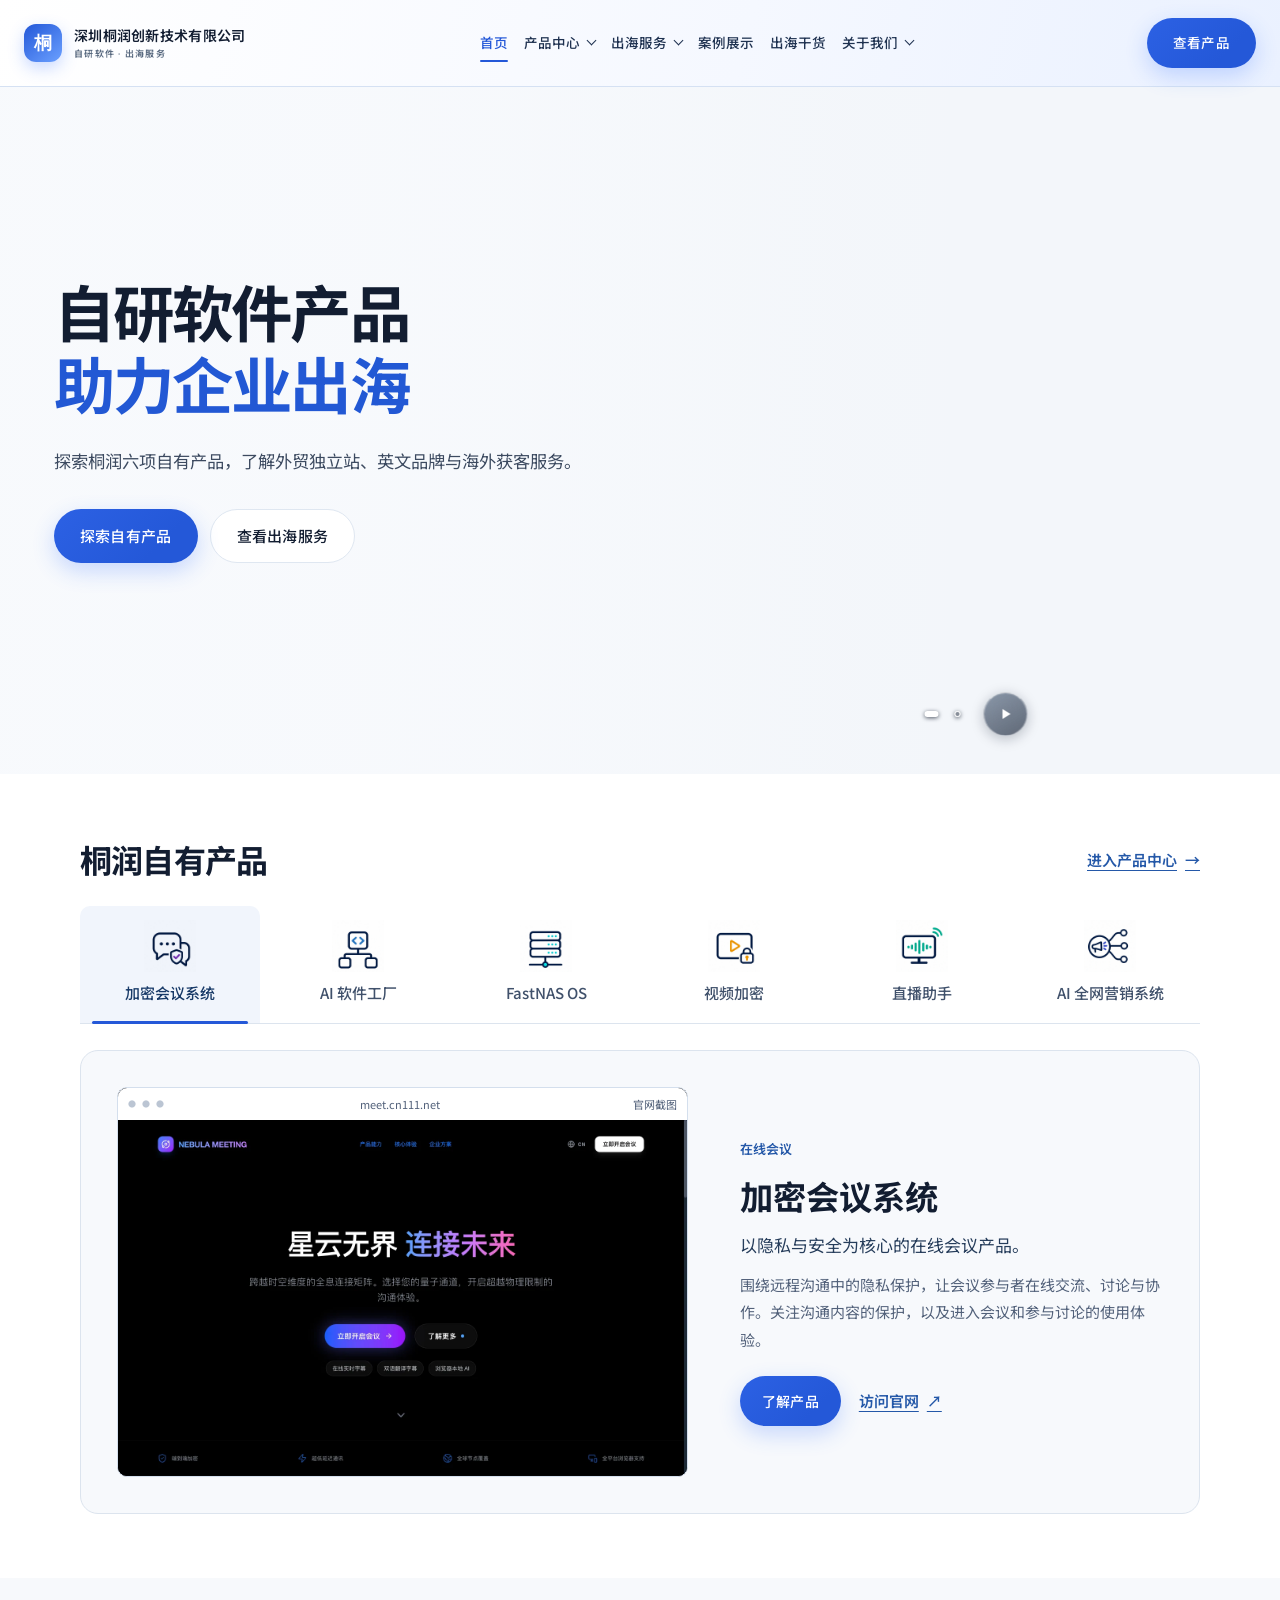
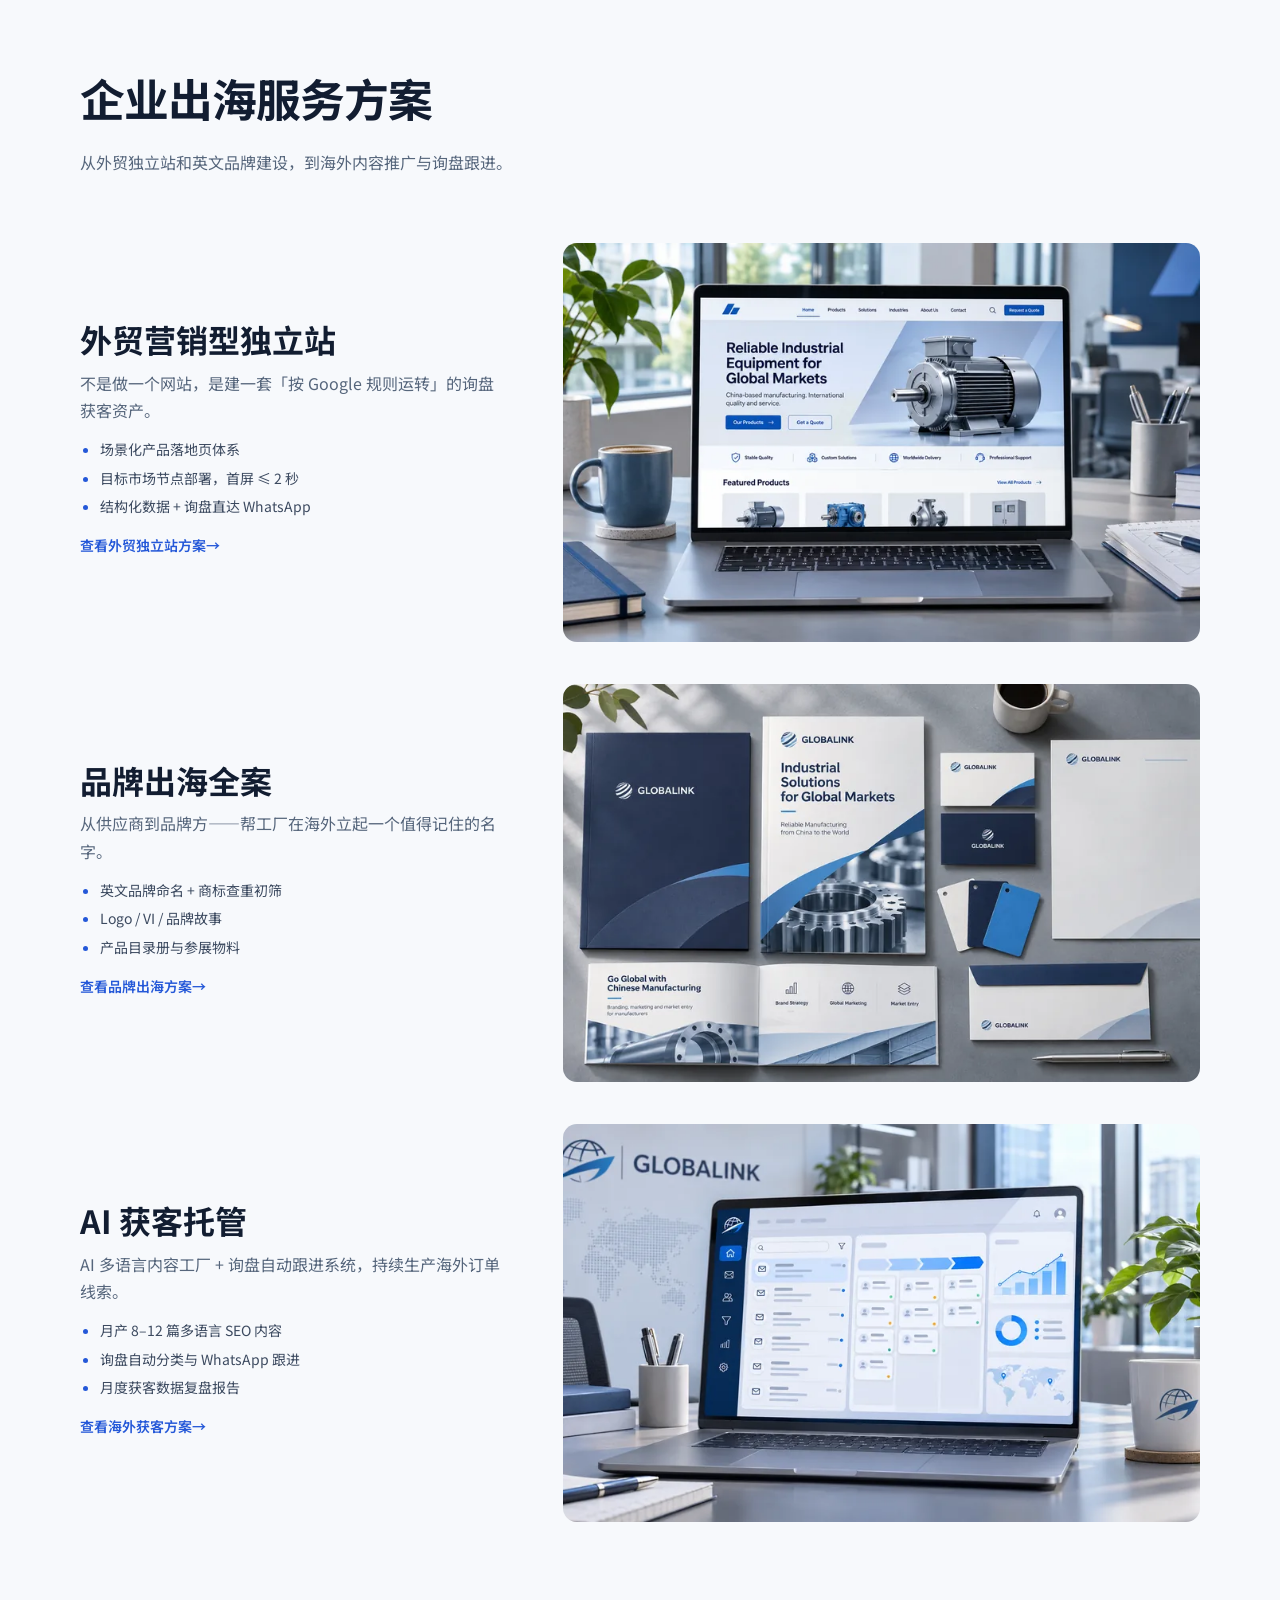
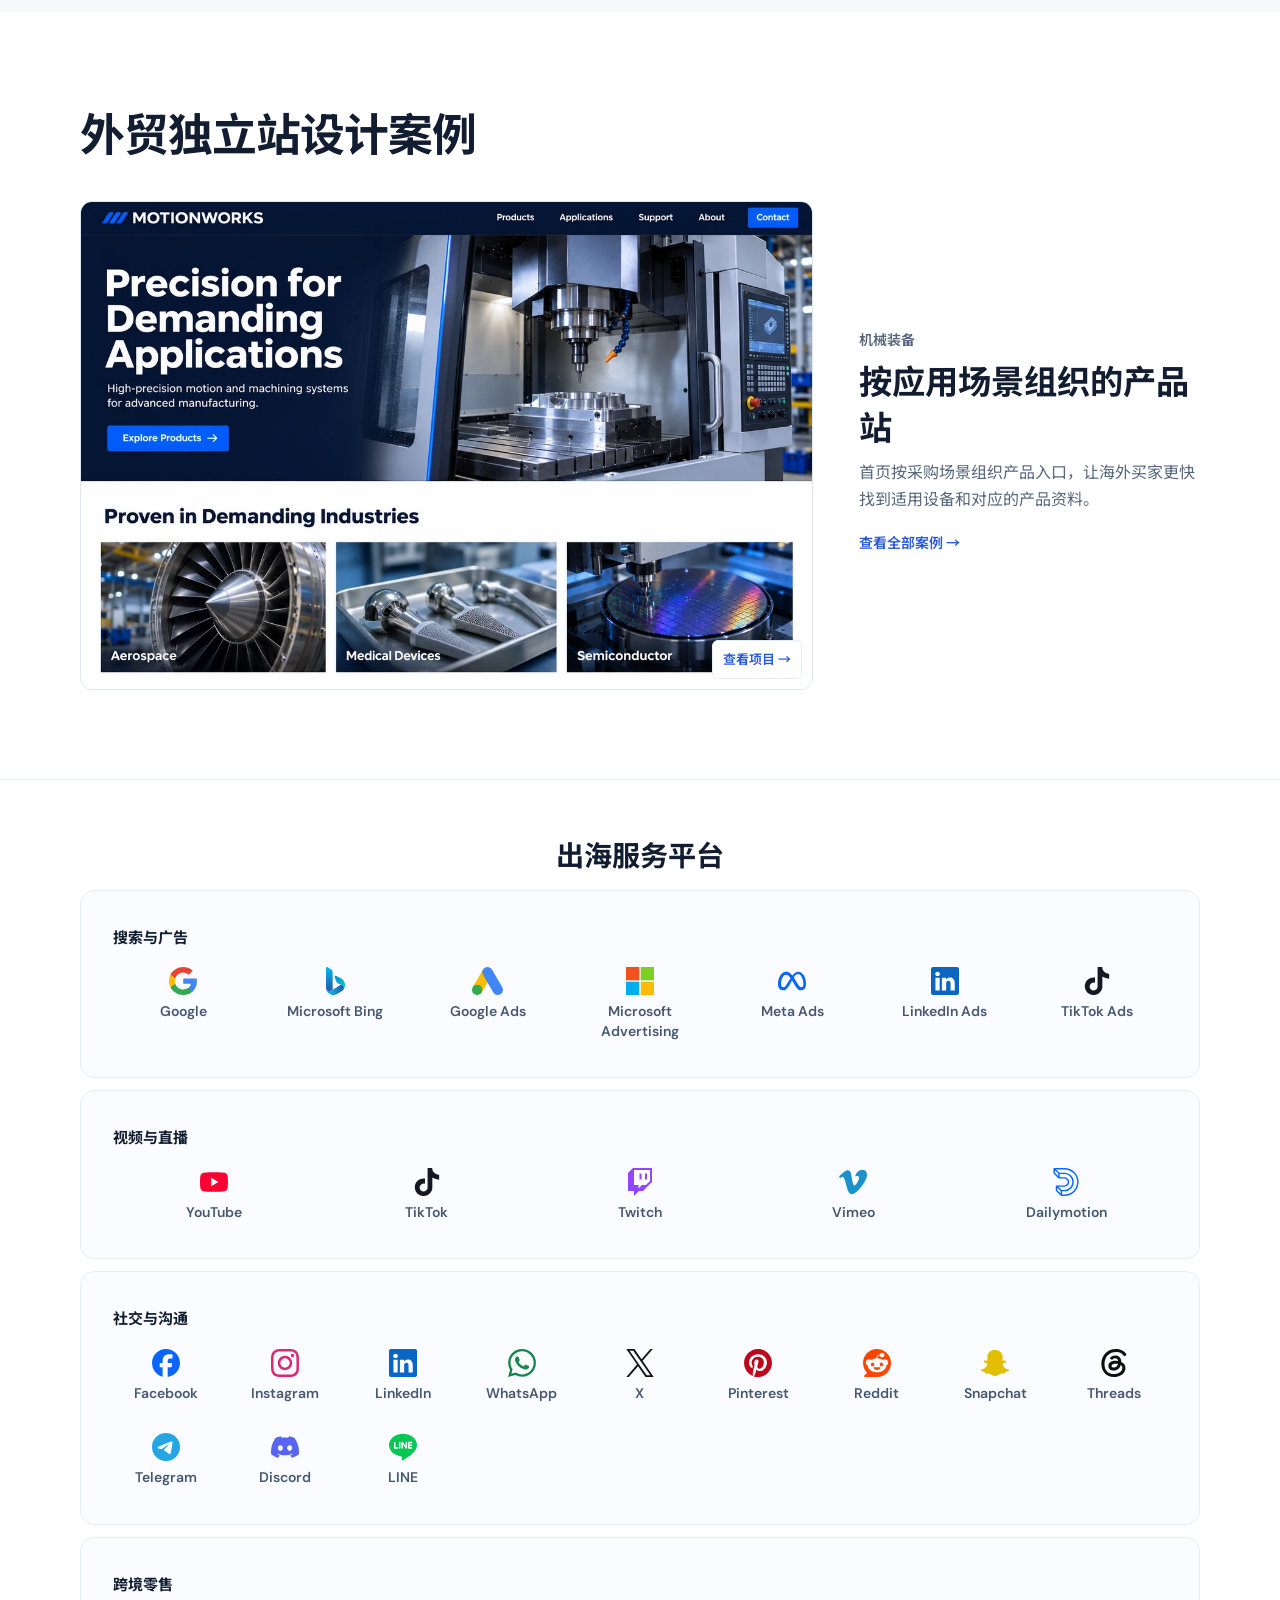
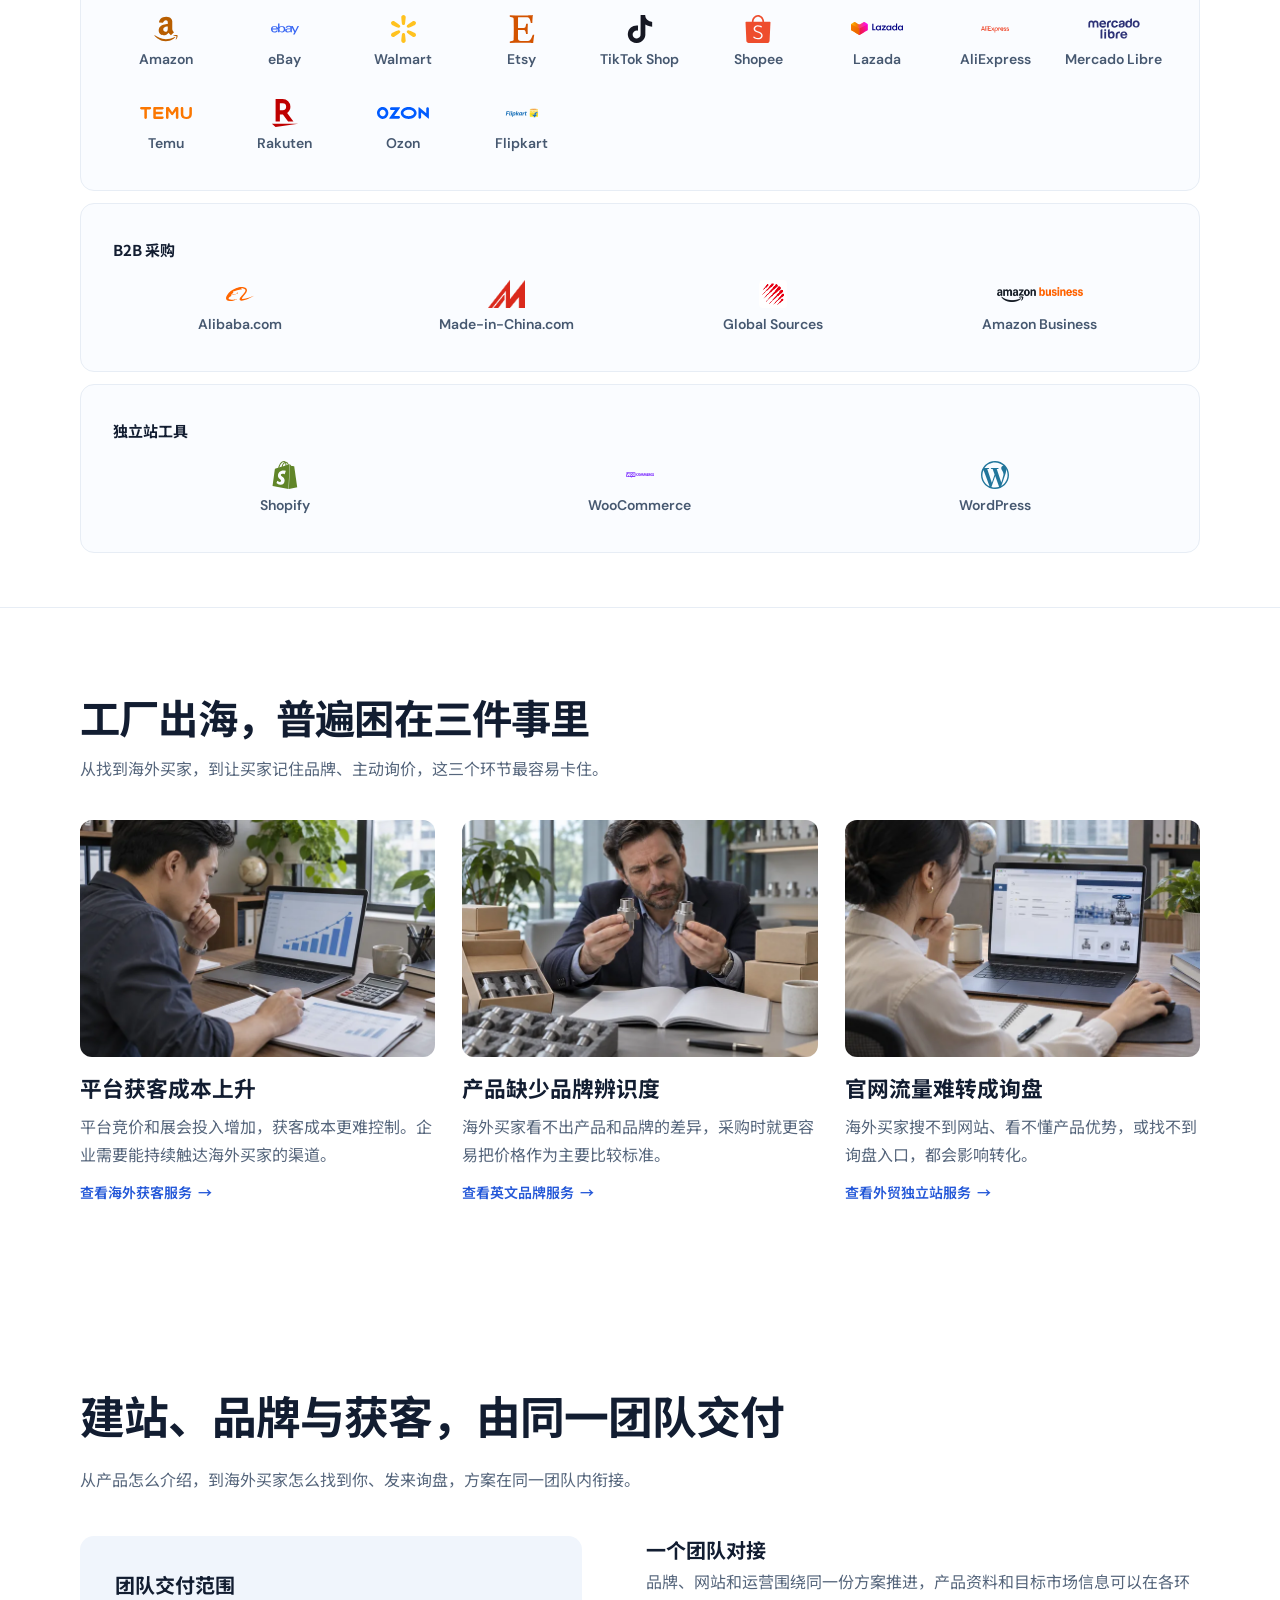
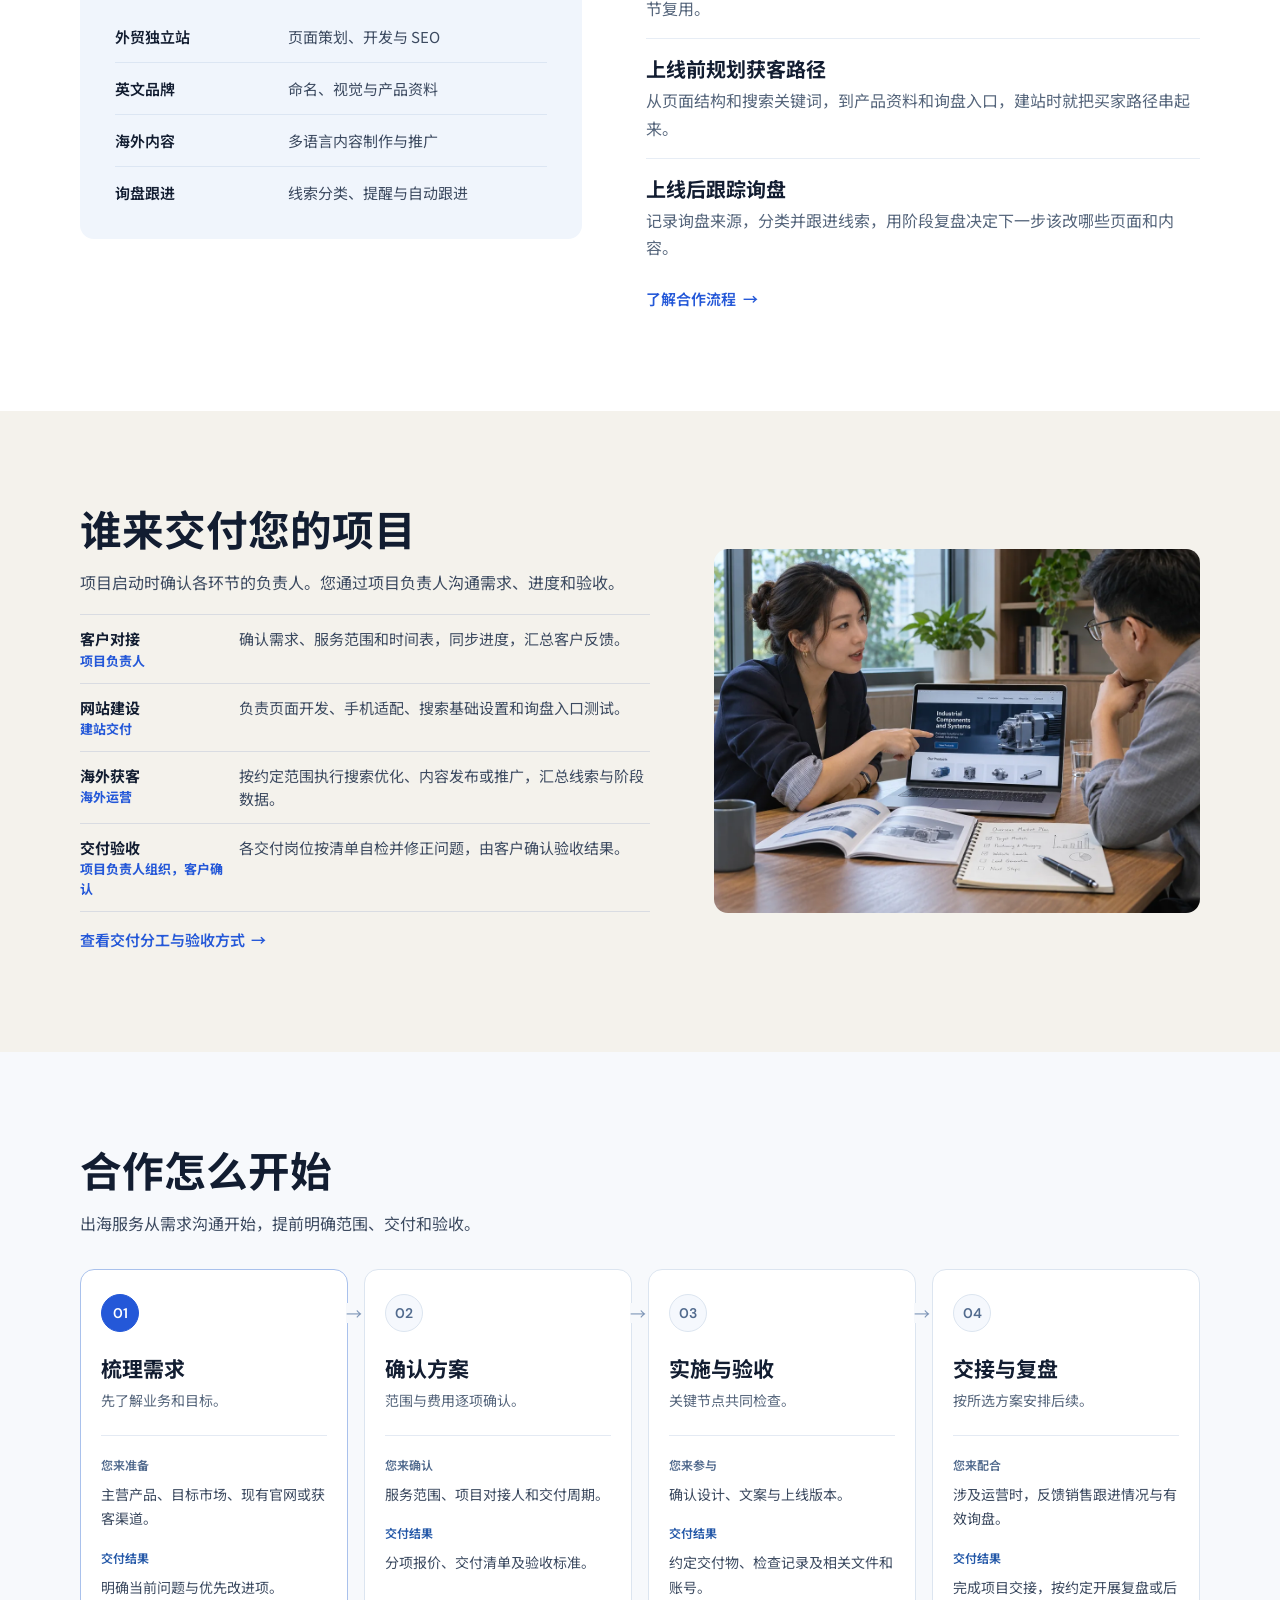
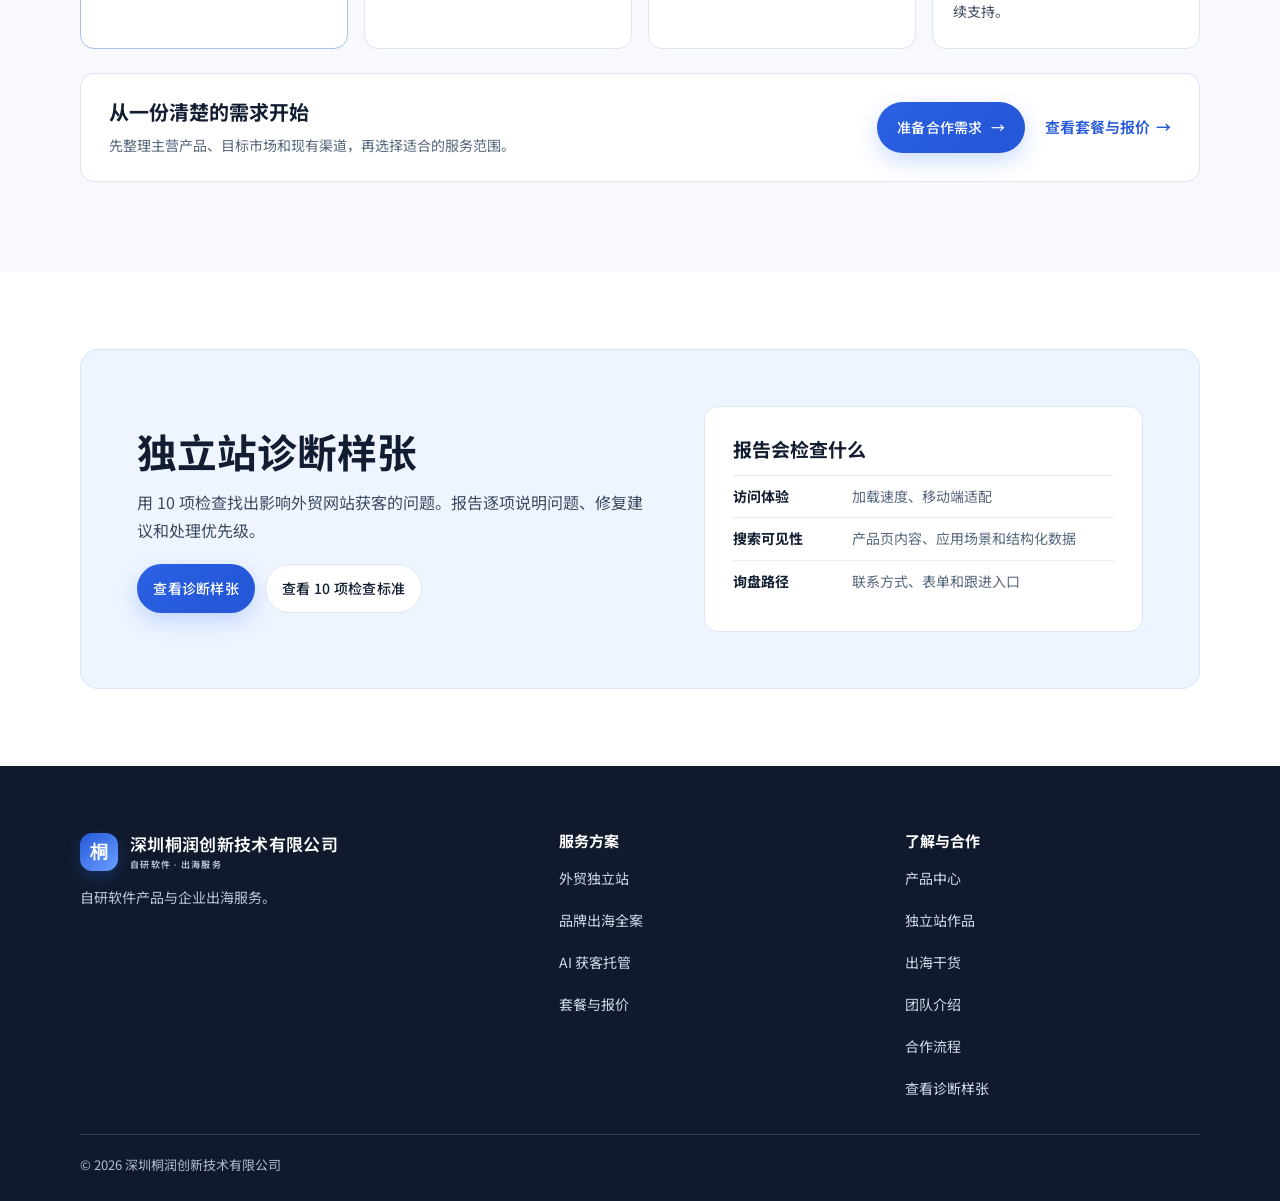
==== commit b6bc5f54: "Publish clearer homepage collaboration steps and next actions" ====
--- a/index.html
+++ b/index.html
@@ -1 +1 @@
-<!DOCTYPE html><html lang="zh-CN"><head><meta charset="UTF-8"><meta name="viewport" content="width=device-width, initial-scale=1"><title>深圳桐润创新技术有限公司 · 自研软件产品与企业出海服务</title><meta name="description" content="了解桐润六项自有产品，以及外贸独立站、英文品牌和海外获客服务。"><link rel="icon" href="data:image/svg+xml,%3Csvg xmlns='http://www.w3.org/2000/svg' viewBox='0 0 64 64'%3E%3Crect width='64' height='64' rx='18' fill='%232f6bff'/%3E%3Cpath d='M18 40c8-18 20-18 28 0' fill='none' stroke='%23fff' stroke-width='4' stroke-linecap='round'/%3E%3Ccircle cx='32' cy='22' r='5' fill='%23fff'/%3E%3C/svg%3E"><link rel="preconnect" href="https://fonts.googleapis.com"><link rel="preconnect" href="https://fonts.gstatic.com" crossorigin><link href="https://fonts.googleapis.com/css2?family=DM+Sans:wght@400;500;600;700&family=Noto+Sans+SC:wght@400;500;600;700&display=swap" rel="stylesheet"><link rel="stylesheet" href="./assets/home.css?v=12"><link rel="stylesheet" href="./assets/navigation.css"><link rel="stylesheet" href="./assets/footer.css"><link rel="stylesheet" href="./assets/products.css"><script src="./assets/product-showcase.js" defer></script></head><body><a class="skip-link" href="#main-content">跳到主要内容</a><nav id="nav" aria-label="主导航"><div class="nav-in"><a class="logo" href="index.html"><div class="logo-mark" aria-hidden="true">桐</div><div class="logo-text">深圳桐润创新技术有限公司<small>自研软件 · 出海服务</small></div></a><div class="nav-links" id="navLinks"><a href="index.html">首页</a><details class="nav-group" name="primary-nav"><summary>产品中心</summary><div class="nav-submenu"><a href="products.html">查看全部产品</a><a href="products.html#meeting">加密会议系统</a><a href="products.html#software-factory">AI 软件工厂</a><a href="products.html#fastnas">FastNAS OS</a><a href="products.html#video-encryption">视频加密</a><a href="products.html#live-assistant">直播助手</a><a href="products.html#marketing">AI 全网营销系统</a></div></details><details class="nav-group" name="primary-nav"><summary>出海服务</summary><div class="nav-submenu"><a href="services.html#s1">外贸独立站</a><a href="services.html#s2">品牌出海全案</a><a href="services.html#s3">AI 获客托管</a><a href="services.html#pricing">套餐与报价</a><a href="diagnosis.html#report">查看诊断样张</a></div></details><a href="cases.html">案例展示</a><a href="insights.html">出海干货</a><details class="nav-group" name="primary-nav"><summary>关于我们</summary><div class="nav-submenu"><a href="about.html#founder">团队介绍</a><a href="index.html#process">服务流程</a></div></details></div><div class="nav-action"><a class="btn btn-primary" href="products.html">查看产品</a><button class="menu-btn" id="menuBtn" aria-controls="navLinks" aria-label="打开菜单" aria-expanded="false"><span></span><span></span></button></div></div></nav><main id="main-content" tabindex="-1"><header class="home-hero"><video class="hero-video" id="heroVideo" muted loop playsinline preload="none" aria-hidden="true"></video><div class="wrap hero-grid"><div class="hero-copy"><h1><span class="hero-title-lead">自研软件产品</span> <span>助力企业出海</span></h1><p class="hero-sub">探索桐润六项自有产品，了解外贸独立站、英文品牌与海外获客服务。</p><div class="hero-cta"><a class="btn btn-primary" href="products.html">探索自有产品</a><a class="btn btn-line" href="services.html">查看出海服务</a></div></div><a class="hero-work" href="work-lighting.html"><picture><source media="(max-width: 860px)" srcset="./images/work-lighting.webp"><img src="[data-uri]" alt="" width="1200" height="800"></picture><span class="hero-work-caption"><strong>照明电子外贸站</strong><span>查看案例 <span aria-hidden="true">↗</span></span></span></a><a class="hero-all-cases" href="cases.html">浏览全部案例 <span aria-hidden="true">→</span></a></div><div class="hero-video-controls" id="heroVideoControls" role="group" aria-label="背景视频"><div class="hero-video-options"><button type="button" aria-pressed="true" aria-controls="heroVideo" data-src="./videos/monks-social-hero.mp4?v=6" data-poster="./images/monks-sizzle-poster.webp" aria-label="背景视频 1" title="背景视频 1"></button><button type="button" aria-pressed="false" aria-controls="heroVideo" data-src="./videos/intralink-masthead.mp4" data-poster="./images/intralink-masthead-poster.webp" data-heading="让海外买家" data-emphasis="找到您的产品" data-description="围绕目标市场的采购需求优化 Google 搜索和产品页面，并用自动化流程跟进询盘。" aria-label="背景视频 2" title="背景视频 2"></button></div><button class="hero-video-toggle" type="button" id="heroVideoToggle" aria-controls="heroVideo" aria-label="播放背景" title="播放背景"></button></div></header><section class="home-products" aria-labelledby="products-title" data-product-showcase><div class="wrap"><div class="products-heading"><h2 id="products-title">桐润自有产品</h2><a class="products-link" href="products.html">进入产品中心 <span aria-hidden="true">→</span></a></div><div class="product-selector" role="tablist" aria-label="选择自有产品"><button class="product-tab" id="product-tab-meeting" type="button" role="tab" aria-selected="true" aria-controls="product-panel-meeting" tabindex="0" data-product-tab><div class="product-mark" style="background-position:0% 0%" aria-hidden="true"></div><span>加密会议系统</span></button><button class="product-tab" id="product-tab-software-factory" type="button" role="tab" aria-selected="false" aria-controls="product-panel-software-factory" tabindex="-1" data-product-tab><div class="product-mark" style="background-position:50% 0%" aria-hidden="true"></div><span>AI 软件工厂</span></button><button class="product-tab" id="product-tab-fastnas" type="button" role="tab" aria-selected="false" aria-controls="product-panel-fastnas" tabindex="-1" data-product-tab><div class="product-mark" style="background-position:100% 0%" aria-hidden="true"></div><span>FastNAS OS</span></button><button class="product-tab" id="product-tab-video-encryption" type="button" role="tab" aria-selected="false" aria-controls="product-panel-video-encryption" tabindex="-1" data-product-tab><div class="product-mark" style="background-position:0% 100%" aria-hidden="true"></div><span>视频加密</span></button><button class="product-tab" id="product-tab-live-assistant" type="button" role="tab" aria-selected="false" aria-controls="product-panel-live-assistant" tabindex="-1" data-product-tab><div class="product-mark" style="background-position:50% 100%" aria-hidden="true"></div><span>直播助手</span></button><button class="product-tab" id="product-tab-marketing" type="button" role="tab" aria-selected="false" aria-controls="product-panel-marketing" tabindex="-1" data-product-tab><div class="product-mark" style="background-position:100% 100%" aria-hidden="true"></div><span>AI 全网营销系统</span></button></div><div class="product-stage"><div class="product-panel product-panel-meeting" id="product-panel-meeting" role="tabpanel" tabindex="0" aria-labelledby="product-tab-meeting"><div class="product-panel-visual"><div class="product-browser"><div class="product-browser-bar"><span aria-hidden="true">● ● ●</span><span>meet.cn111.net</span><span>官网截图</span></div><a href="./images/products/meeting.webp" target="_blank" rel="noopener" aria-label="查看加密会议官网完整截图（新标签页）"><img src="./images/products/meeting.webp" alt="加密会议系统 NEBULA MEETING 官网真实页面" width="1440" height="900" decoding="async" loading="lazy"></a></div></div><div class="product-panel-copy"><p class="product-panel-kicker">在线会议</p><h3>加密会议系统</h3><p class="product-panel-summary">以隐私与安全为核心的在线会议产品。</p><p class="product-panel-description">围绕远程沟通中的隐私保护，让会议参与者在线交流、讨论与协作。关注沟通内容的保护，以及进入会议和参与讨论的使用体验。</p><div class="product-panel-actions"><a class="btn btn-primary" href="products.html#meeting">了解产品</a><a class="products-link" href="https://meet.cn111.net/" target="_blank" rel="noopener noreferrer">访问官网 <span aria-hidden="true">↗</span></a></div></div></div><div class="product-panel product-panel-software-factory" id="product-panel-software-factory" role="tabpanel" tabindex="0" aria-labelledby="product-tab-software-factory" hidden><div class="product-panel-visual"><div class="product-concept-visual"><p class="product-panel-kicker">产品概念</p><div class="product-mark" style="background-position:50% 0%" aria-hidden="true"></div><div class="product-concept-steps"><span>需求梳理</span><span>设计开发</span><span>检查交付</span></div></div></div><div class="product-panel-copy"><p class="product-panel-kicker">产品概念</p><h3>AI 软件工厂</h3><p class="product-panel-summary">把 AI 引入从需求到软件交付的开发过程。</p><p class="product-panel-description">将软件开发理解为一条从需求梳理、方案设计到编码、检查与交付的工作链。产品概念是让 AI 参与这条工作链，帮助团队组织开发任务与协作过程。</p><div class="product-panel-actions"><a class="btn btn-primary" href="products.html#software-factory">了解产品</a></div></div></div><div class="product-panel product-panel-fastnas" id="product-panel-fastnas" role="tabpanel" tabindex="0" aria-labelledby="product-tab-fastnas" hidden><div class="product-panel-visual"><div class="product-concept-visual"><p class="product-panel-kicker">产品概念</p><div class="product-mark" style="background-position:100% 0%" aria-hidden="true"></div><div class="product-concept-steps"><span>数字文件</span><span>存储设备</span><span>资料管理</span></div></div></div><div class="product-panel-copy"><p class="product-panel-kicker">产品概念</p><h3>FastNAS OS</h3><p class="product-panel-summary">围绕 NAS 设备与数字资料管理的操作系统。</p><p class="product-panel-description">面向网络存储的操作系统方向，让文件、存储设备与日常管理拥有统一的使用入口。关注企业和个人不断积累的数字资料如何组织、访问与管理。</p><div class="product-panel-actions"><a class="btn btn-primary" href="products.html#fastnas">了解产品</a></div></div></div><div class="product-panel product-panel-video-encryption" id="product-panel-video-encryption" role="tabpanel" tabindex="0" aria-labelledby="product-tab-video-encryption" hidden><div class="product-panel-visual"><div class="product-concept-visual"><p class="product-panel-kicker">产品概念</p><div class="product-mark" style="background-position:0% 100%" aria-hidden="true"></div><div class="product-concept-steps"><span>视频内容</span><span>观看范围</span><span>使用边界</span></div></div></div><div class="product-panel-copy"><p class="product-panel-kicker">产品概念</p><h3>视频加密</h3><p class="product-panel-summary">围绕视频内容保护与使用边界的产品。</p><p class="product-panel-description">视频在交付和传播过程中，内容所有者需要考虑哪些人可以观看、内容如何被使用。视频加密的产品概念围绕这些保护需求展开。</p><div class="product-panel-actions"><a class="btn btn-primary" href="products.html#video-encryption">了解产品</a></div></div></div><div class="product-panel product-panel-live-assistant" id="product-panel-live-assistant" role="tabpanel" tabindex="0" aria-labelledby="product-tab-live-assistant" hidden><div class="product-panel-visual"><div class="product-concept-visual"><p class="product-panel-kicker">产品概念</p><div class="product-mark" style="background-position:50% 100%" aria-hidden="true"></div><div class="product-concept-steps"><span>开播准备</span><span>内容呈现</span><span>现场操作</span></div></div></div><div class="product-panel-copy"><p class="product-panel-kicker">产品概念</p><h3>直播助手</h3><p class="product-panel-summary">围绕直播准备与现场操作的辅助工具。</p><p class="product-panel-description">直播包含开播准备、内容呈现和现场操作等连续环节。产品概念是为主播和运营人员提供辅助，把注意力更多留给内容与观众交流。</p><div class="product-panel-actions"><a class="btn btn-primary" href="products.html#live-assistant">了解产品</a></div></div></div><div class="product-panel product-panel-marketing" id="product-panel-marketing" role="tabpanel" tabindex="0" aria-labelledby="product-tab-marketing" hidden><div class="product-panel-visual"><div class="product-concept-visual"><p class="product-panel-kicker">产品概念</p><div class="product-mark" style="background-position:100% 100%" aria-hidden="true"></div><div class="product-concept-steps"><span>营销内容</span><span>传播渠道</span><span>后续跟进</span></div></div></div><div class="product-panel-copy"><p class="product-panel-kicker">产品概念</p><h3>AI 全网营销系统</h3><p class="product-panel-summary">围绕多渠道营销工作组织与执行的 AI 系统。</p><p class="product-panel-description">企业营销需要连接内容、渠道和后续跟进。产品概念是把 AI 引入这些工作环节，帮助团队从整体上规划和组织营销工作。</p><div class="product-panel-actions"><a class="btn btn-primary" href="products.html#marketing">了解产品</a></div></div></div></div></div></section><section class="soft" id="services" aria-labelledby="services-title"><div class="wrap"><div class="sec-head"><h2 id="services-title">企业出海服务方案</h2><p>从外贸独立站和英文品牌建设，到海外内容推广与询盘跟进。</p></div><div class="service-tabs" data-tab-list role="tablist" aria-label="选择服务方案" hidden><button type="button" role="tab" id="service-tab-1" aria-controls="service-panel-1">外贸独立站</button><button type="button" role="tab" id="service-tab-2" aria-controls="service-panel-2">品牌出海</button><button type="button" role="tab" id="service-tab-3" aria-controls="service-panel-3">海外获客</button></div><div class="service-panels"><article class="service-panel" role="tabpanel" id="service-panel-1" aria-labelledby="service-tab-1" tabindex="0"><div class="service-copy"><h3>外贸营销型独立站</h3><p>不是做一个网站，是建一套「按 Google 规则运转」的询盘获客资产。</p><ul><li>场景化产品落地页体系</li><li>目标市场节点部署，首屏 ≤ 2 秒</li><li>结构化数据 + 询盘直达 WhatsApp</li></ul><a class="more" href="services.html#s1">查看外贸独立站方案<span aria-hidden="true"> →</span></a></div><img class="service-image" src="./images/service-website.webp" alt="英文外贸独立站页面示意" width="800" height="500" loading="lazy" decoding="async"></article><article class="service-panel" role="tabpanel" id="service-panel-2" aria-labelledby="service-tab-2" tabindex="0"><div class="service-copy"><h3>品牌出海全案</h3><p>从供应商到品牌方——帮工厂在海外立起一个值得记住的名字。</p><ul><li>英文品牌命名 + 商标查重初筛</li><li>Logo / VI / 品牌故事</li><li>产品目录册与参展物料</li></ul><a class="more" href="services.html#s2">查看品牌出海方案<span aria-hidden="true"> →</span></a></div><img class="service-image" src="./images/service-brand-identity.webp" alt="英文品牌目录册与视觉物料示意" width="800" height="500" loading="lazy" decoding="async"></article><article class="service-panel" role="tabpanel" id="service-panel-3" aria-labelledby="service-tab-3" tabindex="0"><div class="service-copy"><h3>AI 获客托管</h3><p>AI 多语言内容工厂 + 询盘自动跟进系统，持续生产海外订单线索。</p><ul><li>月产 8–12 篇多语言 SEO 内容</li><li>询盘自动分类与 WhatsApp 跟进</li><li>月度获客数据复盘报告</li></ul><a class="more" href="services.html#s3">查看海外获客方案<span aria-hidden="true"> →</span></a></div><img class="service-image" src="./images/service-lead-management.webp" alt="海外询盘管理和跟进界面示意" width="800" height="500" loading="lazy" decoding="async"></article></div></div></section><section id="works" aria-labelledby="works-title"><div class="wrap"><div class="sec-head"><h2 id="works-title">外贸独立站设计案例</h2></div><div class="work-grid"><article class="work-project work-feature"><a class="work-preview" href="work-mechanical.html" aria-label="查看机械装备项目详情"><img src="./images/work-mechanical.webp" alt="机械装备外贸独立站首页设计样例" width="1200" height="800" loading="lazy" decoding="async"><span class="work-link" aria-hidden="true">查看项目 →</span></a><div class="work-copy"><p class="work-industry">机械装备</p><h3>按应用场景组织的产品站</h3><p class="work-summary">首页按采购场景组织产品入口，让海外买家更快找到适用设备和对应的产品资料。</p><a class="work-more" href="cases.html">查看全部案例 →</a></div></article></div></div></section><section class="strip" aria-labelledby="platforms-label"><div class="wrap strip-in"><h2 id="platforms-label">出海服务平台</h2><div class="platform-tabs" data-tab-list role="tablist" aria-label="平台类别" hidden><button type="button" role="tab" id="platform-tab-1" aria-controls="platform-group-1">搜索与广告</button><button type="button" role="tab" id="platform-tab-2" aria-controls="platform-group-2">视频与直播</button><button type="button" role="tab" id="platform-tab-3" aria-controls="platform-group-3">社交与沟通</button><button type="button" role="tab" id="platform-tab-4" aria-controls="platform-group-4">跨境零售</button><button type="button" role="tab" id="platform-tab-5" aria-controls="platform-group-5">B2B 采购</button><button type="button" role="tab" id="platform-tab-6" aria-controls="platform-group-6">独立站工具</button></div><div class="platform-groups"><div class="platform-group" role="tabpanel" id="platform-group-1" aria-labelledby="platform-tab-1" tabindex="0"><h3>搜索与广告</h3><ul class="platform-list"><li><button class="platform-button" type="button" aria-describedby="platform-description-0-0"><img src="./images/brands/google.svg" width="52" height="28" alt="" loading="lazy" decoding="async"><span>Google</span></button><span id="platform-description-0-0" hidden>搜索引擎。通过 SEO 让海外买家找到企业官网、产品页和选型资料。</span></li><li><button class="platform-button" type="button" aria-describedby="platform-description-0-1"><img src="./images/brands/bing.svg" width="52" height="28" alt="" loading="lazy" decoding="async"><span>Microsoft Bing</span></button><span id="platform-description-0-1" hidden>微软搜索引擎。可通过 Bing Webmaster Tools 检查网页收录和自然搜索表现。</span></li><li><button class="platform-button" type="button" aria-describedby="platform-description-0-2"><img src="./images/brands/google-ads.svg" width="52" height="28" alt="" loading="lazy" decoding="async"><span>Google Ads</span></button><span id="platform-description-0-2" hidden>谷歌广告平台，可投放搜索、购物和视频广告，用于引流和获取询盘。</span></li><li><button class="platform-button" type="button" aria-describedby="platform-description-0-3"><img src="./images/brands/microsoft-icon.svg" width="52" height="28" alt="" loading="lazy" decoding="async"><span>Microsoft Advertising</span></button><span id="platform-description-0-3" hidden>微软广告平台，可在 Bing 等搜索入口投放广告，触达主动搜索产品的买家。</span></li><li><button class="platform-button" type="button" aria-describedby="platform-description-0-4"><img src="./images/brands/meta.svg" width="52" height="28" alt="" loading="lazy" decoding="async"><span>Meta Ads</span></button><span id="platform-description-0-4" hidden>Meta 广告平台，可在 Facebook 和 Instagram 投放品牌推广、引流与线索广告。</span></li><li><button class="platform-button" type="button" aria-describedby="platform-description-0-5"><img src="./images/brands/linkedin.svg" width="52" height="28" alt="" loading="lazy" decoding="async"><span>LinkedIn Ads</span></button><span id="platform-description-0-5" hidden>职业社交广告平台，可按行业、职位和公司等条件触达 B2B 受众。</span></li><li><button class="platform-button" type="button" aria-describedby="platform-description-0-6"><img src="./images/brands/tiktok.svg" width="52" height="28" alt="" loading="lazy" decoding="async"><span>TikTok Ads</span></button><span id="platform-description-0-6" hidden>TikTok 的广告投放工具，可用短视频推广产品并衡量广告效果。</span></li></ul></div><div class="platform-group" role="tabpanel" id="platform-group-2" aria-labelledby="platform-tab-2" tabindex="0"><h3>视频与直播</h3><ul class="platform-list"><li><button class="platform-button" type="button" aria-describedby="platform-description-1-0"><img src="./images/brands/youtube.svg" width="52" height="28" alt="" loading="lazy" decoding="async"><span>YouTube</span></button><span id="platform-description-1-0" hidden>视频和直播平台，适合发布产品演示、安装教程与品牌故事。</span></li><li><button class="platform-button" type="button" aria-describedby="platform-description-1-1"><img src="./images/brands/tiktok.svg" width="52" height="28" alt="" loading="lazy" decoding="async"><span>TikTok</span></button><span id="platform-description-1-1" hidden>短视频平台，适合用产品实拍和使用场景触达海外受众。</span></li><li><button class="platform-button" type="button" aria-describedby="platform-description-1-2"><img src="./images/brands/twitch.svg" width="52" height="28" alt="" loading="lazy" decoding="async"><span>Twitch</span></button><span id="platform-description-1-2" hidden>以直播为主的平台，适合实时演示、活动和社群互动。</span></li><li><button class="platform-button" type="button" aria-describedby="platform-description-1-3"><img src="./images/brands/vimeo.svg" width="52" height="28" alt="" loading="lazy" decoding="async"><span>Vimeo</span></button><span id="platform-description-1-3" hidden>视频托管平台，适合在官网嵌入品牌片和产品视频。</span></li><li><button class="platform-button" type="button" aria-describedby="platform-description-1-4"><img src="./images/brands/dailymotion.svg" width="52" height="28" alt="" loading="lazy" decoding="async"><span>Dailymotion</span></button><span id="platform-description-1-4" hidden>视频发布平台，可用于分发品牌和产品视频。</span></li></ul></div><div class="platform-group" role="tabpanel" id="platform-group-3" aria-labelledby="platform-tab-3" tabindex="0"><h3>社交与沟通</h3><ul class="platform-list"><li><button class="platform-button" type="button" aria-describedby="platform-description-2-0"><img src="./images/brands/facebook.svg" width="52" height="28" alt="" loading="lazy" decoding="async"><span>Facebook</span></button><span id="platform-description-2-0" hidden>社交平台，可通过品牌主页、群组和广告触达海外客户。</span></li><li><button class="platform-button" type="button" aria-describedby="platform-description-2-1"><img src="./images/brands/instagram.svg" width="52" height="28" alt="" loading="lazy" decoding="async"><span>Instagram</span></button><span id="platform-description-2-1" hidden>以图片、短视频和动态为主，适合展示产品和品牌视觉。</span></li><li><button class="platform-button" type="button" aria-describedby="platform-description-2-2"><img src="./images/brands/linkedin.svg" width="52" height="28" alt="" loading="lazy" decoding="async"><span>LinkedIn</span></button><span id="platform-description-2-2" hidden>职业社交平台，适合建立企业形象、拓展 B2B 客户和合作伙伴。</span></li><li><button class="platform-button" type="button" aria-describedby="platform-description-2-3"><img src="./images/brands/whatsapp.svg" width="52" height="28" alt="" loading="lazy" decoding="async"><span>WhatsApp</span></button><span id="platform-description-2-3" hidden>即时通讯工具，适合承接海外询盘、发送资料和跟进客户。</span></li><li><button class="platform-button" type="button" aria-describedby="platform-description-2-4"><img src="./images/brands/x.svg" width="52" height="28" alt="" loading="lazy" decoding="async"><span>X</span></button><span id="platform-description-2-4" hidden>实时社交平台，适合发布企业动态和参与行业讨论。</span></li><li><button class="platform-button" type="button" aria-describedby="platform-description-2-5"><img src="./images/brands/pinterest.svg" width="52" height="28" alt="" loading="lazy" decoding="async"><span>Pinterest</span></button><span id="platform-description-2-5" hidden>视觉灵感搜索平台，适合展示家居、服饰和设计类产品。</span></li><li><button class="platform-button" type="button" aria-describedby="platform-description-2-6"><img src="./images/brands/reddit.svg" width="52" height="28" alt="" loading="lazy" decoding="async"><span>Reddit</span></button><span id="platform-description-2-6" hidden>话题社区平台，适合了解目标市场的真实讨论和需求。</span></li><li><button class="platform-button" type="button" aria-describedby="platform-description-2-7"><img src="./images/brands/snapchat.svg" width="52" height="28" alt="" loading="lazy" decoding="async"><span>Snapchat</span></button><span id="platform-description-2-7" hidden>以短视频和限时动态为主，适合创意内容和品牌推广。</span></li><li><button class="platform-button" type="button" aria-describedby="platform-description-2-8"><img src="./images/brands/threads.svg" width="52" height="28" alt="" loading="lazy" decoding="async"><span>Threads</span></button><span id="platform-description-2-8" hidden>以文字和话题讨论为主，可用于发布品牌动态和互动。</span></li><li><button class="platform-button" type="button" aria-describedby="platform-description-2-9"><img src="./images/brands/telegram.svg" width="52" height="28" alt="" loading="lazy" decoding="async"><span>Telegram</span></button><span id="platform-description-2-9" hidden>即时通讯工具，支持群组和频道，可发布资讯和维护社群。</span></li><li><button class="platform-button" type="button" aria-describedby="platform-description-2-10"><img src="./images/brands/discord.svg" width="52" height="28" alt="" loading="lazy" decoding="async"><span>Discord</span></button><span id="platform-description-2-10" hidden>支持分频道交流的社群平台，适合维护用户和产品社区。</span></li><li><button class="platform-button" type="button" aria-describedby="platform-description-2-11"><img src="./images/brands/line.svg" width="52" height="28" alt="" loading="lazy" decoding="async"><span>LINE</span></button><span id="platform-description-2-11" hidden>即时通讯工具，可用于与客户沟通及运营品牌官方账号。</span></li></ul></div><div class="platform-group" role="tabpanel" id="platform-group-4" aria-labelledby="platform-tab-4" tabindex="0"><h3>跨境零售</h3><ul class="platform-list"><li><button class="platform-button" type="button" aria-describedby="platform-description-3-0"><img src="./images/brands/amazon.svg" width="52" height="28" alt="" loading="lazy" decoding="async"><span>Amazon</span></button><span id="platform-description-3-0" hidden>综合电商平台，企业可上架商品，面向各站点的消费者销售。</span></li><li><button class="platform-button" type="button" aria-describedby="platform-description-3-1"><img src="./images/brands/ebay.svg" width="52" height="28" alt="" loading="lazy" decoding="async"><span>eBay</span></button><span id="platform-description-3-1" hidden>支持一口价和拍卖的电商平台，适合多品类跨境零售。</span></li><li><button class="platform-button" type="button" aria-describedby="platform-description-3-2"><img src="./images/brands/walmart.svg" width="52" height="28" alt="" loading="lazy" decoding="async"><span>Walmart</span></button><span id="platform-description-3-2" hidden>沃尔玛线上市场，第三方卖家可通过 Marketplace 销售商品。</span></li><li><button class="platform-button" type="button" aria-describedby="platform-description-3-3"><img src="./images/brands/etsy.svg" width="52" height="28" alt="" loading="lazy" decoding="async"><span>Etsy</span></button><span id="platform-description-3-3" hidden>电商平台，以原创设计、手工制品和复古商品为特色。</span></li><li><button class="platform-button" type="button" aria-describedby="platform-description-3-4"><img src="./images/brands/tiktok.svg" width="52" height="28" alt="" loading="lazy" decoding="async"><span>TikTok Shop</span></button><span id="platform-description-3-4" hidden>内容电商平台，可通过短视频和直播展示并销售商品。</span></li><li><button class="platform-button" type="button" aria-describedby="platform-description-3-5"><img src="./images/brands/shopee.svg" width="52" height="28" alt="" loading="lazy" decoding="async"><span>Shopee</span></button><span id="platform-description-3-5" hidden>电商平台，覆盖东南亚等市场，支持品牌开店和本地化销售。</span></li><li><button class="platform-button" type="button" aria-describedby="platform-description-3-6"><img src="./images/brands/lazada.svg" width="52" height="28" alt="" loading="lazy" decoding="async"><span>Lazada</span></button><span id="platform-description-3-6" hidden>东南亚电商平台，可用于商品上架和跨境零售。</span></li><li><button class="platform-button" type="button" aria-describedby="platform-description-3-7"><img src="./images/brands/aliexpress.svg" width="52" height="28" alt="" loading="lazy" decoding="async"><span>AliExpress</span></button><span id="platform-description-3-7" hidden>面向海外消费者的跨境零售平台，支持商家开店销售。</span></li><li><button class="platform-button" type="button" aria-describedby="platform-description-3-8"><img src="./images/brands/mercadolibre.svg" width="52" height="28" alt="" loading="lazy" decoding="async"><span>Mercado Libre</span></button><span id="platform-description-3-8" hidden>拉丁美洲电商平台，可用于当地市场的商品销售。</span></li><li><button class="platform-button" type="button" aria-describedby="platform-description-3-9"><img src="./images/brands/temu.svg" width="52" height="28" alt="" loading="lazy" decoding="async"><span>Temu</span></button><span id="platform-description-3-9" hidden>面向消费者的跨境电商平台，支持多品类商品销售。</span></li><li><button class="platform-button" type="button" aria-describedby="platform-description-3-10"><img src="./images/brands/rakuten.svg" width="52" height="28" alt="" loading="lazy" decoding="async"><span>Rakuten</span></button><span id="platform-description-3-10" hidden>日本电商平台，可通过乐天市场开店销售商品。</span></li><li><button class="platform-button" type="button" aria-describedby="platform-description-3-11"><img src="./images/brands/ozon.svg" width="52" height="28" alt="" loading="lazy" decoding="async"><span>Ozon</span></button><span id="platform-description-3-11" hidden>俄罗斯电商平台，提供商品上架和线上销售渠道。</span></li><li><button class="platform-button" type="button" aria-describedby="platform-description-3-12"><img src="./images/brands/flipkart.svg" width="52" height="28" alt="" loading="lazy" decoding="async"><span>Flipkart</span></button><span id="platform-description-3-12" hidden>印度电商平台，覆盖电子产品、服饰和家居等品类。</span></li></ul></div><div class="platform-group" role="tabpanel" id="platform-group-5" aria-labelledby="platform-tab-5" tabindex="0"><h3>B2B 采购</h3><ul class="platform-list"><li><button class="platform-button" type="button" aria-describedby="platform-description-4-0"><img src="./images/brands/alibabadotcom.svg" width="52" height="28" alt="" loading="lazy" decoding="async"><span>Alibaba.com</span></button><span id="platform-description-4-0" hidden>跨境 B2B 平台，适合展示产品、承接批量采购和外贸询盘。</span></li><li><button class="platform-button" type="button" aria-describedby="platform-description-4-1"><img src="./images/brands/made-in-china.png" width="52" height="28" alt="" loading="lazy" decoding="async"><span>Made-in-China.com</span></button><span id="platform-description-4-1" hidden>中国制造网，连接中国供应商与海外采购商，支持产品展示和采购询价。</span></li><li><button class="platform-button" type="button" aria-describedby="platform-description-4-2"><img src="./images/brands/global-sources.png" width="52" height="28" alt="" loading="lazy" decoding="async"><span>Global Sources</span></button><span id="platform-description-4-2" hidden>环球资源，连接海外采购商和供应商，覆盖线上采购与线下展会。</span></li><li><button class="platform-button" type="button" aria-describedby="platform-description-4-3"><img src="./images/brands/amazon-business.png" width="52" height="28" alt="" loading="lazy" decoding="async"><span>Amazon Business</span></button><span id="platform-description-4-3" hidden>亚马逊面向企业和机构的采购平台，支持企业定价与批量采购。</span></li></ul></div><div class="platform-group" role="tabpanel" id="platform-group-6" aria-labelledby="platform-tab-6" tabindex="0"><h3>独立站工具</h3><ul class="platform-list"><li><button class="platform-button" type="button" aria-describedby="platform-description-5-0"><img src="./images/brands/shopify.svg" width="52" height="28" alt="" loading="lazy" decoding="async"><span>Shopify</span></button><span id="platform-description-5-0" hidden>独立电商建站平台，支持商品管理、结账与订单处理。</span></li><li><button class="platform-button" type="button" aria-describedby="platform-description-5-1"><img src="./images/brands/woocommerce.svg" width="52" height="28" alt="" loading="lazy" decoding="async"><span>WooCommerce</span></button><span id="platform-description-5-1" hidden>WordPress 电商插件，可为网站添加商品、购物车和结账功能。</span></li><li><button class="platform-button" type="button" aria-describedby="platform-description-5-2"><img src="./images/brands/wordpress.svg" width="52" height="28" alt="" loading="lazy" decoding="async"><span>WordPress</span></button><span id="platform-description-5-2" hidden>内容管理系统，适合建设企业官网、产品目录和内容站。</span></li></ul></div></div></div></section><section id="pain" aria-labelledby="pain-title"><div class="wrap"><div class="pain-heading"><h2 id="pain-title">工厂出海，普遍困在三件事里</h2><p>从找到海外买家，到让买家记住品牌、主动询价，这三个环节最容易卡住。</p></div><div class="pain-grid"><article class="pain-item"><img class="pain-image" src="./images/pain-platform-cost.webp" alt="外贸负责人核对线上推广预算" width="720" height="480" loading="lazy" decoding="async"><div class="pain-copy"><h3>平台获客成本上升</h3><p>平台竞价和展会投入增加，获客成本更难控制。企业需要能持续触达海外买家的渠道。</p><a class="pain-link" href="services.html#s3">查看海外获客服务<span aria-hidden="true"> →</span></a></div></article><article class="pain-item"><img class="pain-image" src="./images/pain-brand-recognition.webp" alt="采购人员比较外观相近的无品牌产品样品" width="720" height="480" loading="lazy" decoding="async"><div class="pain-copy"><h3>产品缺少品牌辨识度</h3><p>海外买家看不出产品和品牌的差异，采购时就更容易把价格作为主要比较标准。</p><a class="pain-link" href="services.html#s2">查看英文品牌服务<span aria-hidden="true"> →</span></a></div></article><article class="pain-item"><img class="pain-image" src="./images/pain-low-inquiries.webp" alt="外贸销售人员查看网站询盘收件箱" width="720" height="480" loading="lazy" decoding="async"><div class="pain-copy"><h3>官网流量难转成询盘</h3><p>海外买家搜不到网站、看不懂产品优势，或找不到询盘入口，都会影响转化。</p><a class="pain-link" href="services.html#s1">查看外贸独立站服务<span aria-hidden="true"> →</span></a></div></article></div></div></section><section id="why" aria-labelledby="why-title"><div class="wrap"><div class="sec-head"><h2 id="why-title">建站、品牌与获客，由同一团队交付</h2><p>从产品怎么介绍，到海外买家怎么找到你、发来询盘，方案在同一团队内衔接。</p></div><div class="why-grid"><div class="why-scope"><h3>团队交付范围</h3><dl><div><dt>外贸独立站</dt><dd>页面策划、开发与 SEO</dd></div><div><dt>英文品牌</dt><dd>命名、视觉与产品资料</dd></div><div><dt>海外内容</dt><dd>多语言内容制作与推广</dd></div><div><dt>询盘跟进</dt><dd>线索分类、提醒与自动跟进</dd></div></dl></div><div class="why-delivery"><div><h3>一个团队对接</h3><p>品牌、网站和运营围绕同一份方案推进，产品资料和目标市场信息可以在各环节复用。</p></div><div><h3>上线前规划获客路径</h3><p>从页面结构和搜索关键词，到产品资料和询盘入口，建站时就把买家路径串起来。</p></div><div><h3>上线后跟踪询盘</h3><p>记录询盘来源，分类并跟进线索，用阶段复盘决定下一步该改哪些页面和内容。</p></div><a href="#process" class="why-link">了解合作流程 <span aria-hidden="true">→</span></a></div></div></div></section><section class="warm" id="founder" aria-labelledby="founder-title"><div class="wrap founder-grid"><div class="team-copy"><h2 id="founder-title">谁来交付您的项目</h2><p class="team-intro">项目启动时确认各环节的负责人。您通过项目负责人沟通需求、进度和验收。</p><dl class="team-roles"><div><dt>客户对接<small>项目负责人</small></dt><dd>确认需求、服务范围和时间表，同步进度，汇总客户反馈。</dd></div><div><dt>网站建设<small>建站交付</small></dt><dd>负责页面开发、手机适配、搜索基础设置和询盘入口测试。</dd></div><div><dt>海外获客<small>海外运营</small></dt><dd>按约定范围执行搜索优化、内容发布或推广，汇总线索与阶段数据。</dd></div><div><dt>交付验收<small>项目负责人组织，客户确认</small></dt><dd>各交付岗位按清单自检并修正问题，由客户确认验收结果。</dd></div></dl><a class="handoff-link" href="about.html#founder">查看交付分工与验收方式 <span aria-hidden="true">→</span></a></div><figure class="team-figure"><img src="./images/hero-export-consulting.webp" alt="出海方案沟通场景示意" width="1120" height="840" loading="lazy" decoding="async"></figure></div></section><section id="process" aria-labelledby="process-title"><div class="wrap"><div class="sec-head"><h2 id="process-title">合作怎么开始</h2><p>从第一次沟通到上线复盘，提前了解每一步需要您配合什么、会收到什么。</p></div><ol class="flow"><li class="flow-step"><h3>需求沟通与诊断</h3><dl><div><dt>您这边配合</dt><dd>产品资料、目标市场，以及现有官网或获客渠道。</dd></div><div><dt>您会拿到</dt><dd>当前问题梳理和优先改进项。</dd></div></dl></li><li class="flow-step"><h3>确认方案与报价</h3><dl><div><dt>您这边配合</dt><dd>确认服务范围、交付周期和项目对接人。</dd></div><div><dt>您会拿到</dt><dd>分项报价、交付清单和验收标准。</dd></div></dl></li><li class="flow-step"><h3>实施与上线验收</h3><dl><div><dt>您这边配合</dt><dd>在关键节点确认设计、文案和上线版本。</dd></div><div><dt>您会拿到</dt><dd>阶段进度、约定交付物及相关文件和账号。</dd></div></dl></li><li class="flow-step"><h3>上线后 90 天复盘</h3><dl><div><dt>您这边配合</dt><dd>同步销售跟进情况和有效询盘反馈。</dd></div><div><dt>您会拿到</dt><dd>访问、搜索与询盘数据复盘，以及下一步优化建议。</dd></div></dl></li></ol><a class="handoff-link process-pricing" href="services.html#pricing">查看套餐与报价 <span aria-hidden="true">→</span></a></div></section><section id="cta" aria-labelledby="audit-title"><div class="wrap"><div class="cta-wrap"><div class="cta-layout"><div class="audit-intro"><h2 id="audit-title">独立站诊断样张</h2><p>用 10 项检查找出影响外贸网站获客的问题。报告逐项说明问题、修复建议和处理优先级。</p><div class="audit-actions"><a class="btn btn-primary" href="diagnosis.html#report">查看诊断样张</a><a class="btn btn-line" href="article-audit.html">查看 10 项检查标准</a></div></div><div class="audit-preview"><h3>报告会检查什么</h3><dl><div><dt>访问体验</dt><dd>加载速度、移动端适配</dd></div><div><dt>搜索可见性</dt><dd>产品页内容、应用场景和结构化数据</dd></div><div><dt>询盘路径</dt><dd>联系方式、表单和跟进入口</dd></div></dl></div></div></div></div></section></main><footer class="site-footer"><div class="wrap"><div class="site-footer-grid"><div><a class="logo footer-brand" href="index.html" aria-label="深圳桐润创新技术有限公司首页"><span class="logo-mark" aria-hidden="true">桐</span><span class="logo-text">深圳桐润创新技术有限公司<small>自研软件 · 出海服务</small></span></a><p class="footer-description">自研软件产品与企业出海服务。</p></div><div><h2>服务方案</h2><ul><li><a href="services.html#s1">外贸独立站</a></li><li><a href="services.html#s2">品牌出海全案</a></li><li><a href="services.html#s3">AI 获客托管</a></li><li><a href="services.html#pricing">套餐与报价</a></li></ul></div><div><h2>了解与合作</h2><ul><li><a href="products.html">产品中心</a></li><li><a href="index.html#works">独立站作品</a></li><li><a href="insights.html">出海干货</a></li><li><a href="index.html#founder">团队介绍</a></li><li><a href="index.html#process">合作流程</a></li><li><a href="diagnosis.html#report">查看诊断样张</a></li></ul></div></div><div class="site-footer-copy">© 2026 深圳桐润创新技术有限公司</div></div></footer><button id="toTop" type="button" aria-label="返回顶部">↑</button></body></html><script type="module">(()=>{let e=document.getElementById(`nav`),t=document.getElementById(`navLinks`),n=document.getElementById(`menuBtn`),r=[...t.querySelectorAll(`.nav-group`)];function i(){let e=location.pathname.split(`/`).pop()||`index.html`,n=e+location.hash,r=[...t.querySelectorAll(`a`)],i=r.find(e=>e.getAttribute(`href`)===n)||r.find(t=>t.getAttribute(`href`).split(`#`)[0]===e);r.forEach(e=>{e.classList.toggle(`current`,e===i),e.removeAttribute(`aria-current`)}),i?.setAttribute(`aria-current`,location.hash?`location`:`page`)}function a(){r.forEach(e=>{e.open=!1})}function o(e){n.classList.toggle(`open`,e),t.classList.toggle(`open`,e),n.setAttribute(`aria-expanded`,String(e)),n.setAttribute(`aria-label`,e?`关闭菜单`:`打开菜单`),e||a()}n.addEventListener(`click`,()=>o(!t.classList.contains(`open`))),t.addEventListener(`click`,e=>{e.target.closest(`a`)&&o(!1)}),document.addEventListener(`click`,t=>{e.contains(t.target)||o(!1)}),e.addEventListener(`keydown`,e=>{if(e.key!==`Escape`)return;let i=r.find(e=>e.open);i?(i.open=!1,i.querySelector(`summary`).focus()):t.classList.contains(`open`)&&(o(!1),n.focus())}),window.addEventListener(`hashchange`,i),i()})();var e=document.getElementById(`nav`),t=document.getElementById(`progress`),n=document.getElementById(`toTop`),r=matchMedia(`(prefers-reduced-motion: reduce)`),i=!1;function a(){if(t){let e=document.documentElement.scrollHeight-innerHeight,n=e>0?Math.min(scrollY/e*100,100):0;t.style.width=`${n}%`}e.classList.toggle(`scrolled`,scrollY>40),n.classList.toggle(`show`,scrollY>620),i=!1}addEventListener(`scroll`,()=>{i||(i=!0,requestAnimationFrame(a))},{passive:!0}),addEventListener(`resize`,a),a(),n.addEventListener(`click`,()=>{scrollTo({top:0,behavior:r.matches?`instant`:`smooth`})});</script><script type="module" src="/tongrun/_astro/index.astro_astro_type_script_index_0_lang.Drdm8Xfs.js"></script>+<!DOCTYPE html><html lang="zh-CN"><head><meta charset="UTF-8"><meta name="viewport" content="width=device-width, initial-scale=1"><title>深圳桐润创新技术有限公司 · 自研软件产品与企业出海服务</title><meta name="description" content="了解桐润六项自有产品，以及外贸独立站、英文品牌和海外获客服务。"><link rel="icon" href="data:image/svg+xml,%3Csvg xmlns='http://www.w3.org/2000/svg' viewBox='0 0 64 64'%3E%3Crect width='64' height='64' rx='18' fill='%232f6bff'/%3E%3Cpath d='M18 40c8-18 20-18 28 0' fill='none' stroke='%23fff' stroke-width='4' stroke-linecap='round'/%3E%3Ccircle cx='32' cy='22' r='5' fill='%23fff'/%3E%3C/svg%3E"><link rel="preconnect" href="https://fonts.googleapis.com"><link rel="preconnect" href="https://fonts.gstatic.com" crossorigin><link href="https://fonts.googleapis.com/css2?family=DM+Sans:wght@400;500;600;700&family=Noto+Sans+SC:wght@400;500;600;700&display=swap" rel="stylesheet"><link rel="stylesheet" href="./assets/home.css?v=12"><link rel="stylesheet" href="./assets/navigation.css"><link rel="stylesheet" href="./assets/footer.css"><link rel="stylesheet" href="./assets/products.css"><script src="./assets/product-showcase.js" defer></script></head><body><a class="skip-link" href="#main-content">跳到主要内容</a><nav id="nav" aria-label="主导航"><div class="nav-in"><a class="logo" href="index.html"><div class="logo-mark" aria-hidden="true">桐</div><div class="logo-text">深圳桐润创新技术有限公司<small>自研软件 · 出海服务</small></div></a><div class="nav-links" id="navLinks"><a href="index.html">首页</a><details class="nav-group" name="primary-nav"><summary>产品中心</summary><div class="nav-submenu"><a href="products.html">查看全部产品</a><a href="products.html#meeting">加密会议系统</a><a href="products.html#software-factory">AI 软件工厂</a><a href="products.html#fastnas">FastNAS OS</a><a href="products.html#video-encryption">视频加密</a><a href="products.html#live-assistant">直播助手</a><a href="products.html#marketing">AI 全网营销系统</a></div></details><details class="nav-group" name="primary-nav"><summary>出海服务</summary><div class="nav-submenu"><a href="services.html#s1">外贸独立站</a><a href="services.html#s2">品牌出海全案</a><a href="services.html#s3">AI 获客托管</a><a href="services.html#pricing">套餐与报价</a><a href="diagnosis.html#report">查看诊断样张</a></div></details><a href="cases.html">案例展示</a><a href="insights.html">出海干货</a><details class="nav-group" name="primary-nav"><summary>关于我们</summary><div class="nav-submenu"><a href="about.html#founder">团队介绍</a><a href="index.html#process">服务流程</a></div></details></div><div class="nav-action"><a class="btn btn-primary" href="products.html">查看产品</a><button class="menu-btn" id="menuBtn" aria-controls="navLinks" aria-label="打开菜单" aria-expanded="false"><span></span><span></span></button></div></div></nav><main id="main-content" tabindex="-1"><header class="home-hero"><video class="hero-video" id="heroVideo" muted loop playsinline preload="none" aria-hidden="true"></video><div class="wrap hero-grid"><div class="hero-copy"><h1><span class="hero-title-lead">自研软件产品</span> <span>助力企业出海</span></h1><p class="hero-sub">探索桐润六项自有产品，了解外贸独立站、英文品牌与海外获客服务。</p><div class="hero-cta"><a class="btn btn-primary" href="products.html">探索自有产品</a><a class="btn btn-line" href="services.html">查看出海服务</a></div></div><a class="hero-work" href="work-lighting.html"><picture><source media="(max-width: 860px)" srcset="./images/work-lighting.webp"><img src="[data-uri]" alt="" width="1200" height="800"></picture><span class="hero-work-caption"><strong>照明电子外贸站</strong><span>查看案例 <span aria-hidden="true">↗</span></span></span></a><a class="hero-all-cases" href="cases.html">浏览全部案例 <span aria-hidden="true">→</span></a></div><div class="hero-video-controls" id="heroVideoControls" role="group" aria-label="背景视频"><div class="hero-video-options"><button type="button" aria-pressed="true" aria-controls="heroVideo" data-src="./videos/monks-social-hero.mp4?v=6" data-poster="./images/monks-sizzle-poster.webp" aria-label="背景视频 1" title="背景视频 1"></button><button type="button" aria-pressed="false" aria-controls="heroVideo" data-src="./videos/intralink-masthead.mp4" data-poster="./images/intralink-masthead-poster.webp" data-heading="让海外买家" data-emphasis="找到您的产品" data-description="围绕目标市场的采购需求优化 Google 搜索和产品页面，并用自动化流程跟进询盘。" aria-label="背景视频 2" title="背景视频 2"></button></div><button class="hero-video-toggle" type="button" id="heroVideoToggle" aria-controls="heroVideo" aria-label="播放背景" title="播放背景"></button></div></header><section class="home-products" aria-labelledby="products-title" data-product-showcase><div class="wrap"><div class="products-heading"><h2 id="products-title">桐润自有产品</h2><a class="products-link" href="products.html">进入产品中心 <span aria-hidden="true">→</span></a></div><div class="product-selector" role="tablist" aria-label="选择自有产品"><button class="product-tab" id="product-tab-meeting" type="button" role="tab" aria-selected="true" aria-controls="product-panel-meeting" tabindex="0" data-product-tab><div class="product-mark" style="background-position:0% 0%" aria-hidden="true"></div><span>加密会议系统</span></button><button class="product-tab" id="product-tab-software-factory" type="button" role="tab" aria-selected="false" aria-controls="product-panel-software-factory" tabindex="-1" data-product-tab><div class="product-mark" style="background-position:50% 0%" aria-hidden="true"></div><span>AI 软件工厂</span></button><button class="product-tab" id="product-tab-fastnas" type="button" role="tab" aria-selected="false" aria-controls="product-panel-fastnas" tabindex="-1" data-product-tab><div class="product-mark" style="background-position:100% 0%" aria-hidden="true"></div><span>FastNAS OS</span></button><button class="product-tab" id="product-tab-video-encryption" type="button" role="tab" aria-selected="false" aria-controls="product-panel-video-encryption" tabindex="-1" data-product-tab><div class="product-mark" style="background-position:0% 100%" aria-hidden="true"></div><span>视频加密</span></button><button class="product-tab" id="product-tab-live-assistant" type="button" role="tab" aria-selected="false" aria-controls="product-panel-live-assistant" tabindex="-1" data-product-tab><div class="product-mark" style="background-position:50% 100%" aria-hidden="true"></div><span>直播助手</span></button><button class="product-tab" id="product-tab-marketing" type="button" role="tab" aria-selected="false" aria-controls="product-panel-marketing" tabindex="-1" data-product-tab><div class="product-mark" style="background-position:100% 100%" aria-hidden="true"></div><span>AI 全网营销系统</span></button></div><div class="product-stage"><div class="product-panel product-panel-meeting" id="product-panel-meeting" role="tabpanel" tabindex="0" aria-labelledby="product-tab-meeting"><div class="product-panel-visual"><div class="product-browser"><div class="product-browser-bar"><span aria-hidden="true">● ● ●</span><span>meet.cn111.net</span><span>官网截图</span></div><a href="./images/products/meeting.webp" target="_blank" rel="noopener" aria-label="查看加密会议官网完整截图（新标签页）"><img src="./images/products/meeting.webp" alt="加密会议系统 NEBULA MEETING 官网真实页面" width="1440" height="900" decoding="async" loading="lazy"></a></div></div><div class="product-panel-copy"><p class="product-panel-kicker">在线会议</p><h3>加密会议系统</h3><p class="product-panel-summary">以隐私与安全为核心的在线会议产品。</p><p class="product-panel-description">围绕远程沟通中的隐私保护，让会议参与者在线交流、讨论与协作。关注沟通内容的保护，以及进入会议和参与讨论的使用体验。</p><div class="product-panel-actions"><a class="btn btn-primary" href="products.html#meeting">了解产品</a><a class="products-link" href="https://meet.cn111.net/" target="_blank" rel="noopener noreferrer">访问官网 <span aria-hidden="true">↗</span></a></div></div></div><div class="product-panel product-panel-software-factory" id="product-panel-software-factory" role="tabpanel" tabindex="0" aria-labelledby="product-tab-software-factory" hidden><div class="product-panel-visual"><div class="product-concept-visual"><p class="product-panel-kicker">产品概念</p><div class="product-mark" style="background-position:50% 0%" aria-hidden="true"></div><div class="product-concept-steps"><span>需求梳理</span><span>设计开发</span><span>检查交付</span></div></div></div><div class="product-panel-copy"><p class="product-panel-kicker">产品概念</p><h3>AI 软件工厂</h3><p class="product-panel-summary">把 AI 引入从需求到软件交付的开发过程。</p><p class="product-panel-description">将软件开发理解为一条从需求梳理、方案设计到编码、检查与交付的工作链。产品概念是让 AI 参与这条工作链，帮助团队组织开发任务与协作过程。</p><div class="product-panel-actions"><a class="btn btn-primary" href="products.html#software-factory">了解产品</a></div></div></div><div class="product-panel product-panel-fastnas" id="product-panel-fastnas" role="tabpanel" tabindex="0" aria-labelledby="product-tab-fastnas" hidden><div class="product-panel-visual"><div class="product-concept-visual"><p class="product-panel-kicker">产品概念</p><div class="product-mark" style="background-position:100% 0%" aria-hidden="true"></div><div class="product-concept-steps"><span>数字文件</span><span>存储设备</span><span>资料管理</span></div></div></div><div class="product-panel-copy"><p class="product-panel-kicker">产品概念</p><h3>FastNAS OS</h3><p class="product-panel-summary">围绕 NAS 设备与数字资料管理的操作系统。</p><p class="product-panel-description">面向网络存储的操作系统方向，让文件、存储设备与日常管理拥有统一的使用入口。关注企业和个人不断积累的数字资料如何组织、访问与管理。</p><div class="product-panel-actions"><a class="btn btn-primary" href="products.html#fastnas">了解产品</a></div></div></div><div class="product-panel product-panel-video-encryption" id="product-panel-video-encryption" role="tabpanel" tabindex="0" aria-labelledby="product-tab-video-encryption" hidden><div class="product-panel-visual"><div class="product-concept-visual"><p class="product-panel-kicker">产品概念</p><div class="product-mark" style="background-position:0% 100%" aria-hidden="true"></div><div class="product-concept-steps"><span>视频内容</span><span>观看范围</span><span>使用边界</span></div></div></div><div class="product-panel-copy"><p class="product-panel-kicker">产品概念</p><h3>视频加密</h3><p class="product-panel-summary">围绕视频内容保护与使用边界的产品。</p><p class="product-panel-description">视频在交付和传播过程中，内容所有者需要考虑哪些人可以观看、内容如何被使用。视频加密的产品概念围绕这些保护需求展开。</p><div class="product-panel-actions"><a class="btn btn-primary" href="products.html#video-encryption">了解产品</a></div></div></div><div class="product-panel product-panel-live-assistant" id="product-panel-live-assistant" role="tabpanel" tabindex="0" aria-labelledby="product-tab-live-assistant" hidden><div class="product-panel-visual"><div class="product-concept-visual"><p class="product-panel-kicker">产品概念</p><div class="product-mark" style="background-position:50% 100%" aria-hidden="true"></div><div class="product-concept-steps"><span>开播准备</span><span>内容呈现</span><span>现场操作</span></div></div></div><div class="product-panel-copy"><p class="product-panel-kicker">产品概念</p><h3>直播助手</h3><p class="product-panel-summary">围绕直播准备与现场操作的辅助工具。</p><p class="product-panel-description">直播包含开播准备、内容呈现和现场操作等连续环节。产品概念是为主播和运营人员提供辅助，把注意力更多留给内容与观众交流。</p><div class="product-panel-actions"><a class="btn btn-primary" href="products.html#live-assistant">了解产品</a></div></div></div><div class="product-panel product-panel-marketing" id="product-panel-marketing" role="tabpanel" tabindex="0" aria-labelledby="product-tab-marketing" hidden><div class="product-panel-visual"><div class="product-concept-visual"><p class="product-panel-kicker">产品概念</p><div class="product-mark" style="background-position:100% 100%" aria-hidden="true"></div><div class="product-concept-steps"><span>营销内容</span><span>传播渠道</span><span>后续跟进</span></div></div></div><div class="product-panel-copy"><p class="product-panel-kicker">产品概念</p><h3>AI 全网营销系统</h3><p class="product-panel-summary">围绕多渠道营销工作组织与执行的 AI 系统。</p><p class="product-panel-description">企业营销需要连接内容、渠道和后续跟进。产品概念是把 AI 引入这些工作环节，帮助团队从整体上规划和组织营销工作。</p><div class="product-panel-actions"><a class="btn btn-primary" href="products.html#marketing">了解产品</a></div></div></div></div></div></section><section class="soft" id="services" aria-labelledby="services-title"><div class="wrap"><div class="sec-head"><h2 id="services-title">企业出海服务方案</h2><p>从外贸独立站和英文品牌建设，到海外内容推广与询盘跟进。</p></div><div class="service-tabs" data-tab-list role="tablist" aria-label="选择服务方案" hidden><button type="button" role="tab" id="service-tab-1" aria-controls="service-panel-1">外贸独立站</button><button type="button" role="tab" id="service-tab-2" aria-controls="service-panel-2">品牌出海</button><button type="button" role="tab" id="service-tab-3" aria-controls="service-panel-3">海外获客</button></div><div class="service-panels"><article class="service-panel" role="tabpanel" id="service-panel-1" aria-labelledby="service-tab-1" tabindex="0"><div class="service-copy"><h3>外贸营销型独立站</h3><p>不是做一个网站，是建一套「按 Google 规则运转」的询盘获客资产。</p><ul><li>场景化产品落地页体系</li><li>目标市场节点部署，首屏 ≤ 2 秒</li><li>结构化数据 + 询盘直达 WhatsApp</li></ul><a class="more" href="services.html#s1">查看外贸独立站方案<span aria-hidden="true"> →</span></a></div><img class="service-image" src="./images/service-website.webp" alt="英文外贸独立站页面示意" width="800" height="500" loading="lazy" decoding="async"></article><article class="service-panel" role="tabpanel" id="service-panel-2" aria-labelledby="service-tab-2" tabindex="0"><div class="service-copy"><h3>品牌出海全案</h3><p>从供应商到品牌方——帮工厂在海外立起一个值得记住的名字。</p><ul><li>英文品牌命名 + 商标查重初筛</li><li>Logo / VI / 品牌故事</li><li>产品目录册与参展物料</li></ul><a class="more" href="services.html#s2">查看品牌出海方案<span aria-hidden="true"> →</span></a></div><img class="service-image" src="./images/service-brand-identity.webp" alt="英文品牌目录册与视觉物料示意" width="800" height="500" loading="lazy" decoding="async"></article><article class="service-panel" role="tabpanel" id="service-panel-3" aria-labelledby="service-tab-3" tabindex="0"><div class="service-copy"><h3>AI 获客托管</h3><p>AI 多语言内容工厂 + 询盘自动跟进系统，持续生产海外订单线索。</p><ul><li>月产 8–12 篇多语言 SEO 内容</li><li>询盘自动分类与 WhatsApp 跟进</li><li>月度获客数据复盘报告</li></ul><a class="more" href="services.html#s3">查看海外获客方案<span aria-hidden="true"> →</span></a></div><img class="service-image" src="./images/service-lead-management.webp" alt="海外询盘管理和跟进界面示意" width="800" height="500" loading="lazy" decoding="async"></article></div></div></section><section id="works" aria-labelledby="works-title"><div class="wrap"><div class="sec-head"><h2 id="works-title">外贸独立站设计案例</h2></div><div class="work-grid"><article class="work-project work-feature"><a class="work-preview" href="work-mechanical.html" aria-label="查看机械装备项目详情"><img src="./images/work-mechanical.webp" alt="机械装备外贸独立站首页设计样例" width="1200" height="800" loading="lazy" decoding="async"><span class="work-link" aria-hidden="true">查看项目 →</span></a><div class="work-copy"><p class="work-industry">机械装备</p><h3>按应用场景组织的产品站</h3><p class="work-summary">首页按采购场景组织产品入口，让海外买家更快找到适用设备和对应的产品资料。</p><a class="work-more" href="cases.html">查看全部案例 →</a></div></article></div></div></section><section class="strip" aria-labelledby="platforms-label"><div class="wrap strip-in"><h2 id="platforms-label">出海服务平台</h2><div class="platform-tabs" data-tab-list role="tablist" aria-label="平台类别" hidden><button type="button" role="tab" id="platform-tab-1" aria-controls="platform-group-1">搜索与广告</button><button type="button" role="tab" id="platform-tab-2" aria-controls="platform-group-2">视频与直播</button><button type="button" role="tab" id="platform-tab-3" aria-controls="platform-group-3">社交与沟通</button><button type="button" role="tab" id="platform-tab-4" aria-controls="platform-group-4">跨境零售</button><button type="button" role="tab" id="platform-tab-5" aria-controls="platform-group-5">B2B 采购</button><button type="button" role="tab" id="platform-tab-6" aria-controls="platform-group-6">独立站工具</button></div><div class="platform-groups"><div class="platform-group" role="tabpanel" id="platform-group-1" aria-labelledby="platform-tab-1" tabindex="0"><h3>搜索与广告</h3><ul class="platform-list"><li><button class="platform-button" type="button" aria-describedby="platform-description-0-0"><img src="./images/brands/google.svg" width="52" height="28" alt="" loading="lazy" decoding="async"><span>Google</span></button><span id="platform-description-0-0" hidden>搜索引擎。通过 SEO 让海外买家找到企业官网、产品页和选型资料。</span></li><li><button class="platform-button" type="button" aria-describedby="platform-description-0-1"><img src="./images/brands/bing.svg" width="52" height="28" alt="" loading="lazy" decoding="async"><span>Microsoft Bing</span></button><span id="platform-description-0-1" hidden>微软搜索引擎。可通过 Bing Webmaster Tools 检查网页收录和自然搜索表现。</span></li><li><button class="platform-button" type="button" aria-describedby="platform-description-0-2"><img src="./images/brands/google-ads.svg" width="52" height="28" alt="" loading="lazy" decoding="async"><span>Google Ads</span></button><span id="platform-description-0-2" hidden>谷歌广告平台，可投放搜索、购物和视频广告，用于引流和获取询盘。</span></li><li><button class="platform-button" type="button" aria-describedby="platform-description-0-3"><img src="./images/brands/microsoft-icon.svg" width="52" height="28" alt="" loading="lazy" decoding="async"><span>Microsoft Advertising</span></button><span id="platform-description-0-3" hidden>微软广告平台，可在 Bing 等搜索入口投放广告，触达主动搜索产品的买家。</span></li><li><button class="platform-button" type="button" aria-describedby="platform-description-0-4"><img src="./images/brands/meta.svg" width="52" height="28" alt="" loading="lazy" decoding="async"><span>Meta Ads</span></button><span id="platform-description-0-4" hidden>Meta 广告平台，可在 Facebook 和 Instagram 投放品牌推广、引流与线索广告。</span></li><li><button class="platform-button" type="button" aria-describedby="platform-description-0-5"><img src="./images/brands/linkedin.svg" width="52" height="28" alt="" loading="lazy" decoding="async"><span>LinkedIn Ads</span></button><span id="platform-description-0-5" hidden>职业社交广告平台，可按行业、职位和公司等条件触达 B2B 受众。</span></li><li><button class="platform-button" type="button" aria-describedby="platform-description-0-6"><img src="./images/brands/tiktok.svg" width="52" height="28" alt="" loading="lazy" decoding="async"><span>TikTok Ads</span></button><span id="platform-description-0-6" hidden>TikTok 的广告投放工具，可用短视频推广产品并衡量广告效果。</span></li></ul></div><div class="platform-group" role="tabpanel" id="platform-group-2" aria-labelledby="platform-tab-2" tabindex="0"><h3>视频与直播</h3><ul class="platform-list"><li><button class="platform-button" type="button" aria-describedby="platform-description-1-0"><img src="./images/brands/youtube.svg" width="52" height="28" alt="" loading="lazy" decoding="async"><span>YouTube</span></button><span id="platform-description-1-0" hidden>视频和直播平台，适合发布产品演示、安装教程与品牌故事。</span></li><li><button class="platform-button" type="button" aria-describedby="platform-description-1-1"><img src="./images/brands/tiktok.svg" width="52" height="28" alt="" loading="lazy" decoding="async"><span>TikTok</span></button><span id="platform-description-1-1" hidden>短视频平台，适合用产品实拍和使用场景触达海外受众。</span></li><li><button class="platform-button" type="button" aria-describedby="platform-description-1-2"><img src="./images/brands/twitch.svg" width="52" height="28" alt="" loading="lazy" decoding="async"><span>Twitch</span></button><span id="platform-description-1-2" hidden>以直播为主的平台，适合实时演示、活动和社群互动。</span></li><li><button class="platform-button" type="button" aria-describedby="platform-description-1-3"><img src="./images/brands/vimeo.svg" width="52" height="28" alt="" loading="lazy" decoding="async"><span>Vimeo</span></button><span id="platform-description-1-3" hidden>视频托管平台，适合在官网嵌入品牌片和产品视频。</span></li><li><button class="platform-button" type="button" aria-describedby="platform-description-1-4"><img src="./images/brands/dailymotion.svg" width="52" height="28" alt="" loading="lazy" decoding="async"><span>Dailymotion</span></button><span id="platform-description-1-4" hidden>视频发布平台，可用于分发品牌和产品视频。</span></li></ul></div><div class="platform-group" role="tabpanel" id="platform-group-3" aria-labelledby="platform-tab-3" tabindex="0"><h3>社交与沟通</h3><ul class="platform-list"><li><button class="platform-button" type="button" aria-describedby="platform-description-2-0"><img src="./images/brands/facebook.svg" width="52" height="28" alt="" loading="lazy" decoding="async"><span>Facebook</span></button><span id="platform-description-2-0" hidden>社交平台，可通过品牌主页、群组和广告触达海外客户。</span></li><li><button class="platform-button" type="button" aria-describedby="platform-description-2-1"><img src="./images/brands/instagram.svg" width="52" height="28" alt="" loading="lazy" decoding="async"><span>Instagram</span></button><span id="platform-description-2-1" hidden>以图片、短视频和动态为主，适合展示产品和品牌视觉。</span></li><li><button class="platform-button" type="button" aria-describedby="platform-description-2-2"><img src="./images/brands/linkedin.svg" width="52" height="28" alt="" loading="lazy" decoding="async"><span>LinkedIn</span></button><span id="platform-description-2-2" hidden>职业社交平台，适合建立企业形象、拓展 B2B 客户和合作伙伴。</span></li><li><button class="platform-button" type="button" aria-describedby="platform-description-2-3"><img src="./images/brands/whatsapp.svg" width="52" height="28" alt="" loading="lazy" decoding="async"><span>WhatsApp</span></button><span id="platform-description-2-3" hidden>即时通讯工具，适合承接海外询盘、发送资料和跟进客户。</span></li><li><button class="platform-button" type="button" aria-describedby="platform-description-2-4"><img src="./images/brands/x.svg" width="52" height="28" alt="" loading="lazy" decoding="async"><span>X</span></button><span id="platform-description-2-4" hidden>实时社交平台，适合发布企业动态和参与行业讨论。</span></li><li><button class="platform-button" type="button" aria-describedby="platform-description-2-5"><img src="./images/brands/pinterest.svg" width="52" height="28" alt="" loading="lazy" decoding="async"><span>Pinterest</span></button><span id="platform-description-2-5" hidden>视觉灵感搜索平台，适合展示家居、服饰和设计类产品。</span></li><li><button class="platform-button" type="button" aria-describedby="platform-description-2-6"><img src="./images/brands/reddit.svg" width="52" height="28" alt="" loading="lazy" decoding="async"><span>Reddit</span></button><span id="platform-description-2-6" hidden>话题社区平台，适合了解目标市场的真实讨论和需求。</span></li><li><button class="platform-button" type="button" aria-describedby="platform-description-2-7"><img src="./images/brands/snapchat.svg" width="52" height="28" alt="" loading="lazy" decoding="async"><span>Snapchat</span></button><span id="platform-description-2-7" hidden>以短视频和限时动态为主，适合创意内容和品牌推广。</span></li><li><button class="platform-button" type="button" aria-describedby="platform-description-2-8"><img src="./images/brands/threads.svg" width="52" height="28" alt="" loading="lazy" decoding="async"><span>Threads</span></button><span id="platform-description-2-8" hidden>以文字和话题讨论为主，可用于发布品牌动态和互动。</span></li><li><button class="platform-button" type="button" aria-describedby="platform-description-2-9"><img src="./images/brands/telegram.svg" width="52" height="28" alt="" loading="lazy" decoding="async"><span>Telegram</span></button><span id="platform-description-2-9" hidden>即时通讯工具，支持群组和频道，可发布资讯和维护社群。</span></li><li><button class="platform-button" type="button" aria-describedby="platform-description-2-10"><img src="./images/brands/discord.svg" width="52" height="28" alt="" loading="lazy" decoding="async"><span>Discord</span></button><span id="platform-description-2-10" hidden>支持分频道交流的社群平台，适合维护用户和产品社区。</span></li><li><button class="platform-button" type="button" aria-describedby="platform-description-2-11"><img src="./images/brands/line.svg" width="52" height="28" alt="" loading="lazy" decoding="async"><span>LINE</span></button><span id="platform-description-2-11" hidden>即时通讯工具，可用于与客户沟通及运营品牌官方账号。</span></li></ul></div><div class="platform-group" role="tabpanel" id="platform-group-4" aria-labelledby="platform-tab-4" tabindex="0"><h3>跨境零售</h3><ul class="platform-list"><li><button class="platform-button" type="button" aria-describedby="platform-description-3-0"><img src="./images/brands/amazon.svg" width="52" height="28" alt="" loading="lazy" decoding="async"><span>Amazon</span></button><span id="platform-description-3-0" hidden>综合电商平台，企业可上架商品，面向各站点的消费者销售。</span></li><li><button class="platform-button" type="button" aria-describedby="platform-description-3-1"><img src="./images/brands/ebay.svg" width="52" height="28" alt="" loading="lazy" decoding="async"><span>eBay</span></button><span id="platform-description-3-1" hidden>支持一口价和拍卖的电商平台，适合多品类跨境零售。</span></li><li><button class="platform-button" type="button" aria-describedby="platform-description-3-2"><img src="./images/brands/walmart.svg" width="52" height="28" alt="" loading="lazy" decoding="async"><span>Walmart</span></button><span id="platform-description-3-2" hidden>沃尔玛线上市场，第三方卖家可通过 Marketplace 销售商品。</span></li><li><button class="platform-button" type="button" aria-describedby="platform-description-3-3"><img src="./images/brands/etsy.svg" width="52" height="28" alt="" loading="lazy" decoding="async"><span>Etsy</span></button><span id="platform-description-3-3" hidden>电商平台，以原创设计、手工制品和复古商品为特色。</span></li><li><button class="platform-button" type="button" aria-describedby="platform-description-3-4"><img src="./images/brands/tiktok.svg" width="52" height="28" alt="" loading="lazy" decoding="async"><span>TikTok Shop</span></button><span id="platform-description-3-4" hidden>内容电商平台，可通过短视频和直播展示并销售商品。</span></li><li><button class="platform-button" type="button" aria-describedby="platform-description-3-5"><img src="./images/brands/shopee.svg" width="52" height="28" alt="" loading="lazy" decoding="async"><span>Shopee</span></button><span id="platform-description-3-5" hidden>电商平台，覆盖东南亚等市场，支持品牌开店和本地化销售。</span></li><li><button class="platform-button" type="button" aria-describedby="platform-description-3-6"><img src="./images/brands/lazada.svg" width="52" height="28" alt="" loading="lazy" decoding="async"><span>Lazada</span></button><span id="platform-description-3-6" hidden>东南亚电商平台，可用于商品上架和跨境零售。</span></li><li><button class="platform-button" type="button" aria-describedby="platform-description-3-7"><img src="./images/brands/aliexpress.svg" width="52" height="28" alt="" loading="lazy" decoding="async"><span>AliExpress</span></button><span id="platform-description-3-7" hidden>面向海外消费者的跨境零售平台，支持商家开店销售。</span></li><li><button class="platform-button" type="button" aria-describedby="platform-description-3-8"><img src="./images/brands/mercadolibre.svg" width="52" height="28" alt="" loading="lazy" decoding="async"><span>Mercado Libre</span></button><span id="platform-description-3-8" hidden>拉丁美洲电商平台，可用于当地市场的商品销售。</span></li><li><button class="platform-button" type="button" aria-describedby="platform-description-3-9"><img src="./images/brands/temu.svg" width="52" height="28" alt="" loading="lazy" decoding="async"><span>Temu</span></button><span id="platform-description-3-9" hidden>面向消费者的跨境电商平台，支持多品类商品销售。</span></li><li><button class="platform-button" type="button" aria-describedby="platform-description-3-10"><img src="./images/brands/rakuten.svg" width="52" height="28" alt="" loading="lazy" decoding="async"><span>Rakuten</span></button><span id="platform-description-3-10" hidden>日本电商平台，可通过乐天市场开店销售商品。</span></li><li><button class="platform-button" type="button" aria-describedby="platform-description-3-11"><img src="./images/brands/ozon.svg" width="52" height="28" alt="" loading="lazy" decoding="async"><span>Ozon</span></button><span id="platform-description-3-11" hidden>俄罗斯电商平台，提供商品上架和线上销售渠道。</span></li><li><button class="platform-button" type="button" aria-describedby="platform-description-3-12"><img src="./images/brands/flipkart.svg" width="52" height="28" alt="" loading="lazy" decoding="async"><span>Flipkart</span></button><span id="platform-description-3-12" hidden>印度电商平台，覆盖电子产品、服饰和家居等品类。</span></li></ul></div><div class="platform-group" role="tabpanel" id="platform-group-5" aria-labelledby="platform-tab-5" tabindex="0"><h3>B2B 采购</h3><ul class="platform-list"><li><button class="platform-button" type="button" aria-describedby="platform-description-4-0"><img src="./images/brands/alibabadotcom.svg" width="52" height="28" alt="" loading="lazy" decoding="async"><span>Alibaba.com</span></button><span id="platform-description-4-0" hidden>跨境 B2B 平台，适合展示产品、承接批量采购和外贸询盘。</span></li><li><button class="platform-button" type="button" aria-describedby="platform-description-4-1"><img src="./images/brands/made-in-china.png" width="52" height="28" alt="" loading="lazy" decoding="async"><span>Made-in-China.com</span></button><span id="platform-description-4-1" hidden>中国制造网，连接中国供应商与海外采购商，支持产品展示和采购询价。</span></li><li><button class="platform-button" type="button" aria-describedby="platform-description-4-2"><img src="./images/brands/global-sources.png" width="52" height="28" alt="" loading="lazy" decoding="async"><span>Global Sources</span></button><span id="platform-description-4-2" hidden>环球资源，连接海外采购商和供应商，覆盖线上采购与线下展会。</span></li><li><button class="platform-button" type="button" aria-describedby="platform-description-4-3"><img src="./images/brands/amazon-business.png" width="52" height="28" alt="" loading="lazy" decoding="async"><span>Amazon Business</span></button><span id="platform-description-4-3" hidden>亚马逊面向企业和机构的采购平台，支持企业定价与批量采购。</span></li></ul></div><div class="platform-group" role="tabpanel" id="platform-group-6" aria-labelledby="platform-tab-6" tabindex="0"><h3>独立站工具</h3><ul class="platform-list"><li><button class="platform-button" type="button" aria-describedby="platform-description-5-0"><img src="./images/brands/shopify.svg" width="52" height="28" alt="" loading="lazy" decoding="async"><span>Shopify</span></button><span id="platform-description-5-0" hidden>独立电商建站平台，支持商品管理、结账与订单处理。</span></li><li><button class="platform-button" type="button" aria-describedby="platform-description-5-1"><img src="./images/brands/woocommerce.svg" width="52" height="28" alt="" loading="lazy" decoding="async"><span>WooCommerce</span></button><span id="platform-description-5-1" hidden>WordPress 电商插件，可为网站添加商品、购物车和结账功能。</span></li><li><button class="platform-button" type="button" aria-describedby="platform-description-5-2"><img src="./images/brands/wordpress.svg" width="52" height="28" alt="" loading="lazy" decoding="async"><span>WordPress</span></button><span id="platform-description-5-2" hidden>内容管理系统，适合建设企业官网、产品目录和内容站。</span></li></ul></div></div></div></section><section id="pain" aria-labelledby="pain-title"><div class="wrap"><div class="pain-heading"><h2 id="pain-title">工厂出海，普遍困在三件事里</h2><p>从找到海外买家，到让买家记住品牌、主动询价，这三个环节最容易卡住。</p></div><div class="pain-grid"><article class="pain-item"><img class="pain-image" src="./images/pain-platform-cost.webp" alt="外贸负责人核对线上推广预算" width="720" height="480" loading="lazy" decoding="async"><div class="pain-copy"><h3>平台获客成本上升</h3><p>平台竞价和展会投入增加，获客成本更难控制。企业需要能持续触达海外买家的渠道。</p><a class="pain-link" href="services.html#s3">查看海外获客服务<span aria-hidden="true"> →</span></a></div></article><article class="pain-item"><img class="pain-image" src="./images/pain-brand-recognition.webp" alt="采购人员比较外观相近的无品牌产品样品" width="720" height="480" loading="lazy" decoding="async"><div class="pain-copy"><h3>产品缺少品牌辨识度</h3><p>海外买家看不出产品和品牌的差异，采购时就更容易把价格作为主要比较标准。</p><a class="pain-link" href="services.html#s2">查看英文品牌服务<span aria-hidden="true"> →</span></a></div></article><article class="pain-item"><img class="pain-image" src="./images/pain-low-inquiries.webp" alt="外贸销售人员查看网站询盘收件箱" width="720" height="480" loading="lazy" decoding="async"><div class="pain-copy"><h3>官网流量难转成询盘</h3><p>海外买家搜不到网站、看不懂产品优势，或找不到询盘入口，都会影响转化。</p><a class="pain-link" href="services.html#s1">查看外贸独立站服务<span aria-hidden="true"> →</span></a></div></article></div></div></section><section id="why" aria-labelledby="why-title"><div class="wrap"><div class="sec-head"><h2 id="why-title">建站、品牌与获客，由同一团队交付</h2><p>从产品怎么介绍，到海外买家怎么找到你、发来询盘，方案在同一团队内衔接。</p></div><div class="why-grid"><div class="why-scope"><h3>团队交付范围</h3><dl><div><dt>外贸独立站</dt><dd>页面策划、开发与 SEO</dd></div><div><dt>英文品牌</dt><dd>命名、视觉与产品资料</dd></div><div><dt>海外内容</dt><dd>多语言内容制作与推广</dd></div><div><dt>询盘跟进</dt><dd>线索分类、提醒与自动跟进</dd></div></dl></div><div class="why-delivery"><div><h3>一个团队对接</h3><p>品牌、网站和运营围绕同一份方案推进，产品资料和目标市场信息可以在各环节复用。</p></div><div><h3>上线前规划获客路径</h3><p>从页面结构和搜索关键词，到产品资料和询盘入口，建站时就把买家路径串起来。</p></div><div><h3>上线后跟踪询盘</h3><p>记录询盘来源，分类并跟进线索，用阶段复盘决定下一步该改哪些页面和内容。</p></div><a href="#process" class="why-link">了解合作流程 <span aria-hidden="true">→</span></a></div></div></div></section><section class="warm" id="founder" aria-labelledby="founder-title"><div class="wrap founder-grid"><div class="team-copy"><h2 id="founder-title">谁来交付您的项目</h2><p class="team-intro">项目启动时确认各环节的负责人。您通过项目负责人沟通需求、进度和验收。</p><dl class="team-roles"><div><dt>客户对接<small>项目负责人</small></dt><dd>确认需求、服务范围和时间表，同步进度，汇总客户反馈。</dd></div><div><dt>网站建设<small>建站交付</small></dt><dd>负责页面开发、手机适配、搜索基础设置和询盘入口测试。</dd></div><div><dt>海外获客<small>海外运营</small></dt><dd>按约定范围执行搜索优化、内容发布或推广，汇总线索与阶段数据。</dd></div><div><dt>交付验收<small>项目负责人组织，客户确认</small></dt><dd>各交付岗位按清单自检并修正问题，由客户确认验收结果。</dd></div></dl><a class="handoff-link" href="about.html#founder">查看交付分工与验收方式 <span aria-hidden="true">→</span></a></div><figure class="team-figure"><img src="./images/hero-export-consulting.webp" alt="出海方案沟通场景示意" width="1120" height="840" loading="lazy" decoding="async"></figure></div></section><section id="process" aria-labelledby="process-title"><div class="wrap"><div class="process-heading"><h2 id="process-title">合作怎么开始</h2><p>出海服务从需求沟通开始，提前明确范围、交付和验收。</p></div><ol class="flow"><li class="flow-step"><span class="flow-number" aria-hidden="true">01</span><h3>梳理需求</h3><p class="flow-summary">先了解业务和目标。</p><dl><div><dt>您来准备</dt><dd>主营产品、目标市场、现有官网或获客渠道。</dd></div><div><dt>交付结果</dt><dd>明确当前问题与优先改进项。</dd></div></dl></li><li class="flow-step"><span class="flow-number" aria-hidden="true">02</span><h3>确认方案</h3><p class="flow-summary">范围与费用逐项确认。</p><dl><div><dt>您来确认</dt><dd>服务范围、项目对接人和交付周期。</dd></div><div><dt>交付结果</dt><dd>分项报价、交付清单及验收标准。</dd></div></dl></li><li class="flow-step"><span class="flow-number" aria-hidden="true">03</span><h3>实施与验收</h3><p class="flow-summary">关键节点共同检查。</p><dl><div><dt>您来参与</dt><dd>确认设计、文案与上线版本。</dd></div><div><dt>交付结果</dt><dd>约定交付物、检查记录及相关文件和账号。</dd></div></dl></li><li class="flow-step"><span class="flow-number" aria-hidden="true">04</span><h3>交接与复盘</h3><p class="flow-summary">按所选方案安排后续。</p><dl><div><dt>您来配合</dt><dd>涉及运营时，反馈销售跟进情况与有效询盘。</dd></div><div><dt>交付结果</dt><dd>完成项目交接，按约定开展复盘或后续支持。</dd></div></dl></li></ol><div class="process-start"><div><h3>从一份清楚的需求开始</h3><p>先整理主营产品、目标市场和现有渠道，再选择适合的服务范围。</p></div><div class="process-start-actions"><a class="btn btn-primary" href="services.html#prepare">准备合作需求 <span aria-hidden="true">→</span></a><a class="handoff-link" href="services.html#pricing">查看套餐与报价 <span aria-hidden="true">→</span></a></div></div></div></section><section id="cta" aria-labelledby="audit-title"><div class="wrap"><div class="cta-wrap"><div class="cta-layout"><div class="audit-intro"><h2 id="audit-title">独立站诊断样张</h2><p>用 10 项检查找出影响外贸网站获客的问题。报告逐项说明问题、修复建议和处理优先级。</p><div class="audit-actions"><a class="btn btn-primary" href="diagnosis.html#report">查看诊断样张</a><a class="btn btn-line" href="article-audit.html">查看 10 项检查标准</a></div></div><div class="audit-preview"><h3>报告会检查什么</h3><dl><div><dt>访问体验</dt><dd>加载速度、移动端适配</dd></div><div><dt>搜索可见性</dt><dd>产品页内容、应用场景和结构化数据</dd></div><div><dt>询盘路径</dt><dd>联系方式、表单和跟进入口</dd></div></dl></div></div></div></div></section></main><footer class="site-footer"><div class="wrap"><div class="site-footer-grid"><div><a class="logo footer-brand" href="index.html" aria-label="深圳桐润创新技术有限公司首页"><span class="logo-mark" aria-hidden="true">桐</span><span class="logo-text">深圳桐润创新技术有限公司<small>自研软件 · 出海服务</small></span></a><p class="footer-description">自研软件产品与企业出海服务。</p></div><div><h2>服务方案</h2><ul><li><a href="services.html#s1">外贸独立站</a></li><li><a href="services.html#s2">品牌出海全案</a></li><li><a href="services.html#s3">AI 获客托管</a></li><li><a href="services.html#pricing">套餐与报价</a></li></ul></div><div><h2>了解与合作</h2><ul><li><a href="products.html">产品中心</a></li><li><a href="index.html#works">独立站作品</a></li><li><a href="insights.html">出海干货</a></li><li><a href="index.html#founder">团队介绍</a></li><li><a href="index.html#process">合作流程</a></li><li><a href="diagnosis.html#report">查看诊断样张</a></li></ul></div></div><div class="site-footer-copy">© 2026 深圳桐润创新技术有限公司</div></div></footer><button id="toTop" type="button" aria-label="返回顶部">↑</button></body></html><script type="module">(()=>{let e=document.getElementById(`nav`),t=document.getElementById(`navLinks`),n=document.getElementById(`menuBtn`),r=[...t.querySelectorAll(`.nav-group`)];function i(){let e=location.pathname.split(`/`).pop()||`index.html`,n=e+location.hash,r=[...t.querySelectorAll(`a`)],i=r.find(e=>e.getAttribute(`href`)===n)||r.find(t=>t.getAttribute(`href`).split(`#`)[0]===e);r.forEach(e=>{e.classList.toggle(`current`,e===i),e.removeAttribute(`aria-current`)}),i?.setAttribute(`aria-current`,location.hash?`location`:`page`)}function a(){r.forEach(e=>{e.open=!1})}function o(e){n.classList.toggle(`open`,e),t.classList.toggle(`open`,e),n.setAttribute(`aria-expanded`,String(e)),n.setAttribute(`aria-label`,e?`关闭菜单`:`打开菜单`),e||a()}n.addEventListener(`click`,()=>o(!t.classList.contains(`open`))),t.addEventListener(`click`,e=>{e.target.closest(`a`)&&o(!1)}),document.addEventListener(`click`,t=>{e.contains(t.target)||o(!1)}),e.addEventListener(`keydown`,e=>{if(e.key!==`Escape`)return;let i=r.find(e=>e.open);i?(i.open=!1,i.querySelector(`summary`).focus()):t.classList.contains(`open`)&&(o(!1),n.focus())}),window.addEventListener(`hashchange`,i),i()})();var e=document.getElementById(`nav`),t=document.getElementById(`progress`),n=document.getElementById(`toTop`),r=matchMedia(`(prefers-reduced-motion: reduce)`),i=!1;function a(){if(t){let e=document.documentElement.scrollHeight-innerHeight,n=e>0?Math.min(scrollY/e*100,100):0;t.style.width=`${n}%`}e.classList.toggle(`scrolled`,scrollY>40),n.classList.toggle(`show`,scrollY>620),i=!1}addEventListener(`scroll`,()=>{i||(i=!0,requestAnimationFrame(a))},{passive:!0}),addEventListener(`resize`,a),a(),n.addEventListener(`click`,()=>{scrollTo({top:0,behavior:r.matches?`instant`:`smooth`})});</script><script type="module" src="/tongrun/_astro/index.astro_astro_type_script_index_0_lang.Drdm8Xfs.js"></script>
--- a/assets/home.css
+++ b/assets/home.css
@@ -983,49 +983,92 @@
     border-radius: 14px;
   }
 
-  #process .sec-head {
-    margin-bottom: clamp(24px, 3.5vw, 42px);
-  }
-
+  #process {background: #f7f9fc}
+  .process-heading {margin-bottom: 32px}
+  .process-heading p {margin-top: 12px; color: var(--ink-2); font-size: 16px; line-height: 1.7}
   .flow {
     display: grid;
     grid-template-columns: repeat(4, minmax(0, 1fr));
-    gap: 24px;
-    padding-left: 22px;
-  }
-
+    gap: 16px;
+    padding: 0;
+    margin: 0;
+    list-style: none;
+  }
   .flow-step {
-    padding: 12px 0 0 3px;
-    border-top: 1px solid #d4e1f5;
-  }
-
-  .flow-step::marker {
-    color: #2458d8;
-    font: 700 17px "DM Sans", var(--sans);
-  }
-
-  .flow-step h3 {
-    margin-bottom: 12px;
-    font-size: clamp(18px, 1.65vw, 22px);
-    line-height: 1.4;
-  }
-
-  .flow-step dl {
-    display: grid;
-    gap: 12px;
-  }
-
-  .flow-step dt {
-    margin-bottom: 2px;
-    color: #2458d8;
-    font-size: 13px;
-    font-weight: 700;
-  }
-
-  .flow-step dd {
-    color: var(--ink-2);
-    font-size: 15px;
-    line-height: 1.65;
+    position: relative;
+    padding: 24px 20px;
+    border: 1px solid #dce5f0;
+    border-radius: 14px;
+    background: #fff;
+    min-width: 0;
+  }
+  .flow-step:first-child {border-color: #a9c1ec}
+  .flow-step:not(:last-child)::after {
+    content: '→';
+    position: absolute;
+    right: -15px;
+    top: 33px;
+    z-index: 1;
+    color: #7c94b6;
+    font-size: 16px;
+    line-height: 20px;
+    background: #f7f9fc;
+  }
+  .flow-number {
+    display: inline-flex;
+    align-items: center;
+    justify-content: center;
+    width: 38px;
+    height: 38px;
+    margin-bottom: 22px;
+    border: 1px solid #dce5f0;
+    border-radius: 50%;
+    background: #f5f8fd;
+    color: #526b8e;
+    font: 600 14px/1 'DM Sans', var(--sans);
+  }
+  .flow-step:first-child .flow-number {background: #2458d8; border-color: #2458d8; color: #fff}
+  .flow-step h3 {margin: 0 0 6px; font-size: 21px; line-height: 1.4}
+  .flow-summary {margin: 0 0 22px; color: #56667c; font-size: 14px; line-height: 1.7}
+  .flow-step dl {display: grid; gap: 16px; padding-top: 18px; border-top: 1px solid #e4eaf3}
+  .flow-step dt {margin-bottom: 5px; color: #526b8e; font-size: 12px; font-weight: 600}
+  .flow-step dd {color: var(--ink-2); font-size: 14px; line-height: 1.75}
+  .flow-step dl > div:last-child dt {color: #2458a8}
+  .process-start {
+    display: flex;
+    align-items: center;
+    justify-content: space-between;
+    gap: 28px;
+    margin-top: 24px;
+    padding: 24px 28px;
+    border: 1px solid #dce5f0;
+    border-radius: 14px;
+    background: #fff;
+  }
+  .process-start h3 {font-size: 20px; line-height: 1.4}
+  .process-start p {max-width: 35em; margin-top: 8px; color: #56667c; font-size: 14px; line-height: 1.7}
+  .process-start-actions {display: flex; align-items: center; flex-shrink: 0; gap: 20px}
+  .process-start-actions .btn {min-height: 46px; padding-inline: 20px; font-size: 14px}
+  @media (max-width: 960px) {
+    .flow {grid-template-columns: repeat(2, minmax(0, 1fr))}
+    .flow-step:nth-child(2)::after {display: none}
+    .process-start {align-items: flex-start; flex-direction: column; gap: 18px}
+  }
+  @media (max-width: 560px) {
+    .flow {grid-template-columns: minmax(0, 1fr); gap: 12px}
+    .flow-step {padding: 20px; display: grid; grid-template-columns: 34px minmax(0, 1fr); gap: 4px 12px}
+    .flow-number {grid-row: 1 / 3; width: 34px; height: 34px; margin: 0}
+    .flow-step h3 {font-size: 20px}
+    .flow-summary {grid-column: 2; margin: 0}
+    .flow-step dl {grid-column: 1 / -1; gap: 12px; margin-top: 12px; padding-top: 14px}
+    .flow-step dl > div {display: grid; grid-template-columns: 60px minmax(0, 1fr); gap: 10px}
+    .flow-step dt {margin: 0; font-size: 12px; line-height: 1.9}
+    .flow-step dd {font-size: 14px; line-height: 1.65}
+    .flow-step::after {display: none}
+    .process-heading {margin-bottom: 24px}
+    .process-start {padding: 20px}
+    .process-start-actions {width: 100%; flex-direction: column; align-items: stretch; gap: 8px}
+    .process-start-actions .handoff-link {justify-content: center}
   }
 
   .handoff-link {
@@ -1048,22 +1091,11 @@
     outline-offset: 3px;
   }
 
-  .process-pricing {margin-top: 20px}
-
-  @media (max-width: 960px) {
-    .flow {grid-template-columns: repeat(2, minmax(0, 1fr))}
-  }
 
   @media (max-width: 760px) {
     .founder-grid {grid-template-columns: minmax(0, 1fr)}
   }
 
-  @media (max-width: 560px) {
-    .flow {
-      grid-template-columns: minmax(0, 1fr);
-      gap: 18px;
-    }
-  }
 
 
   #cta {
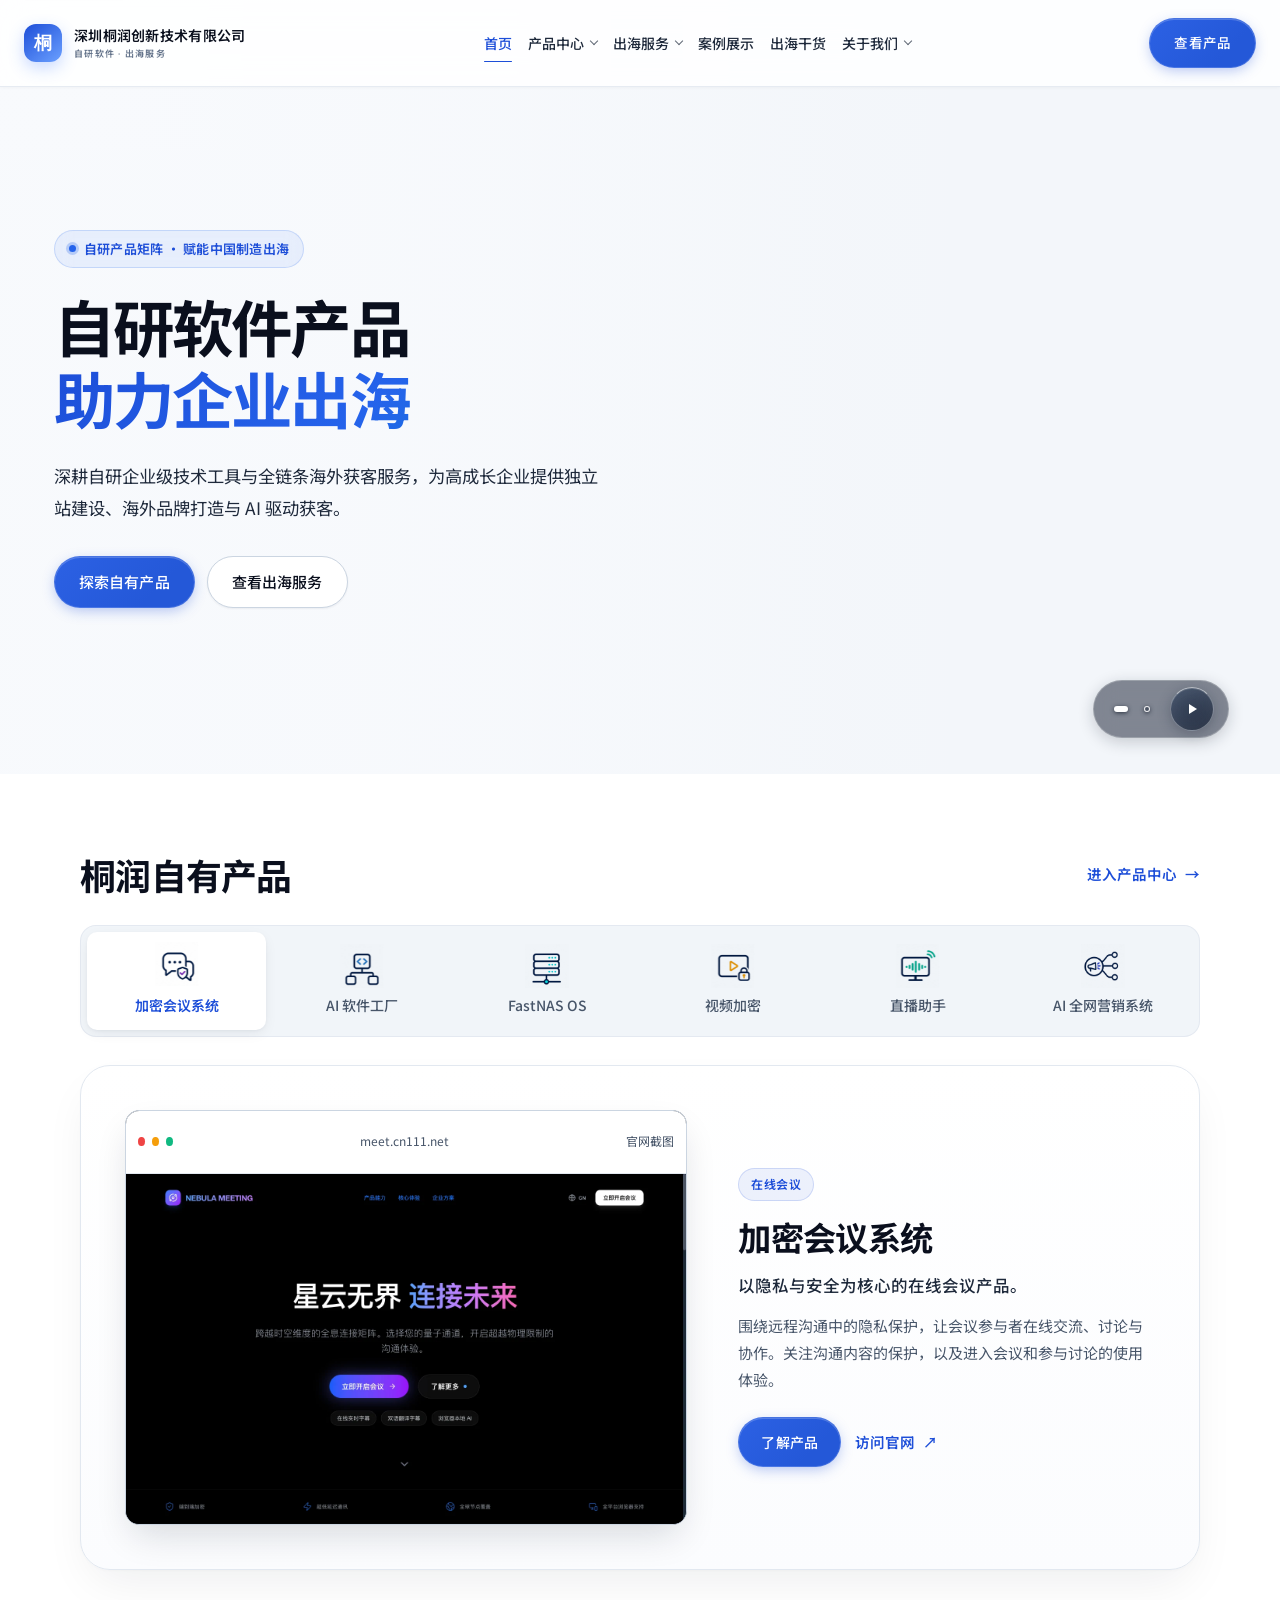
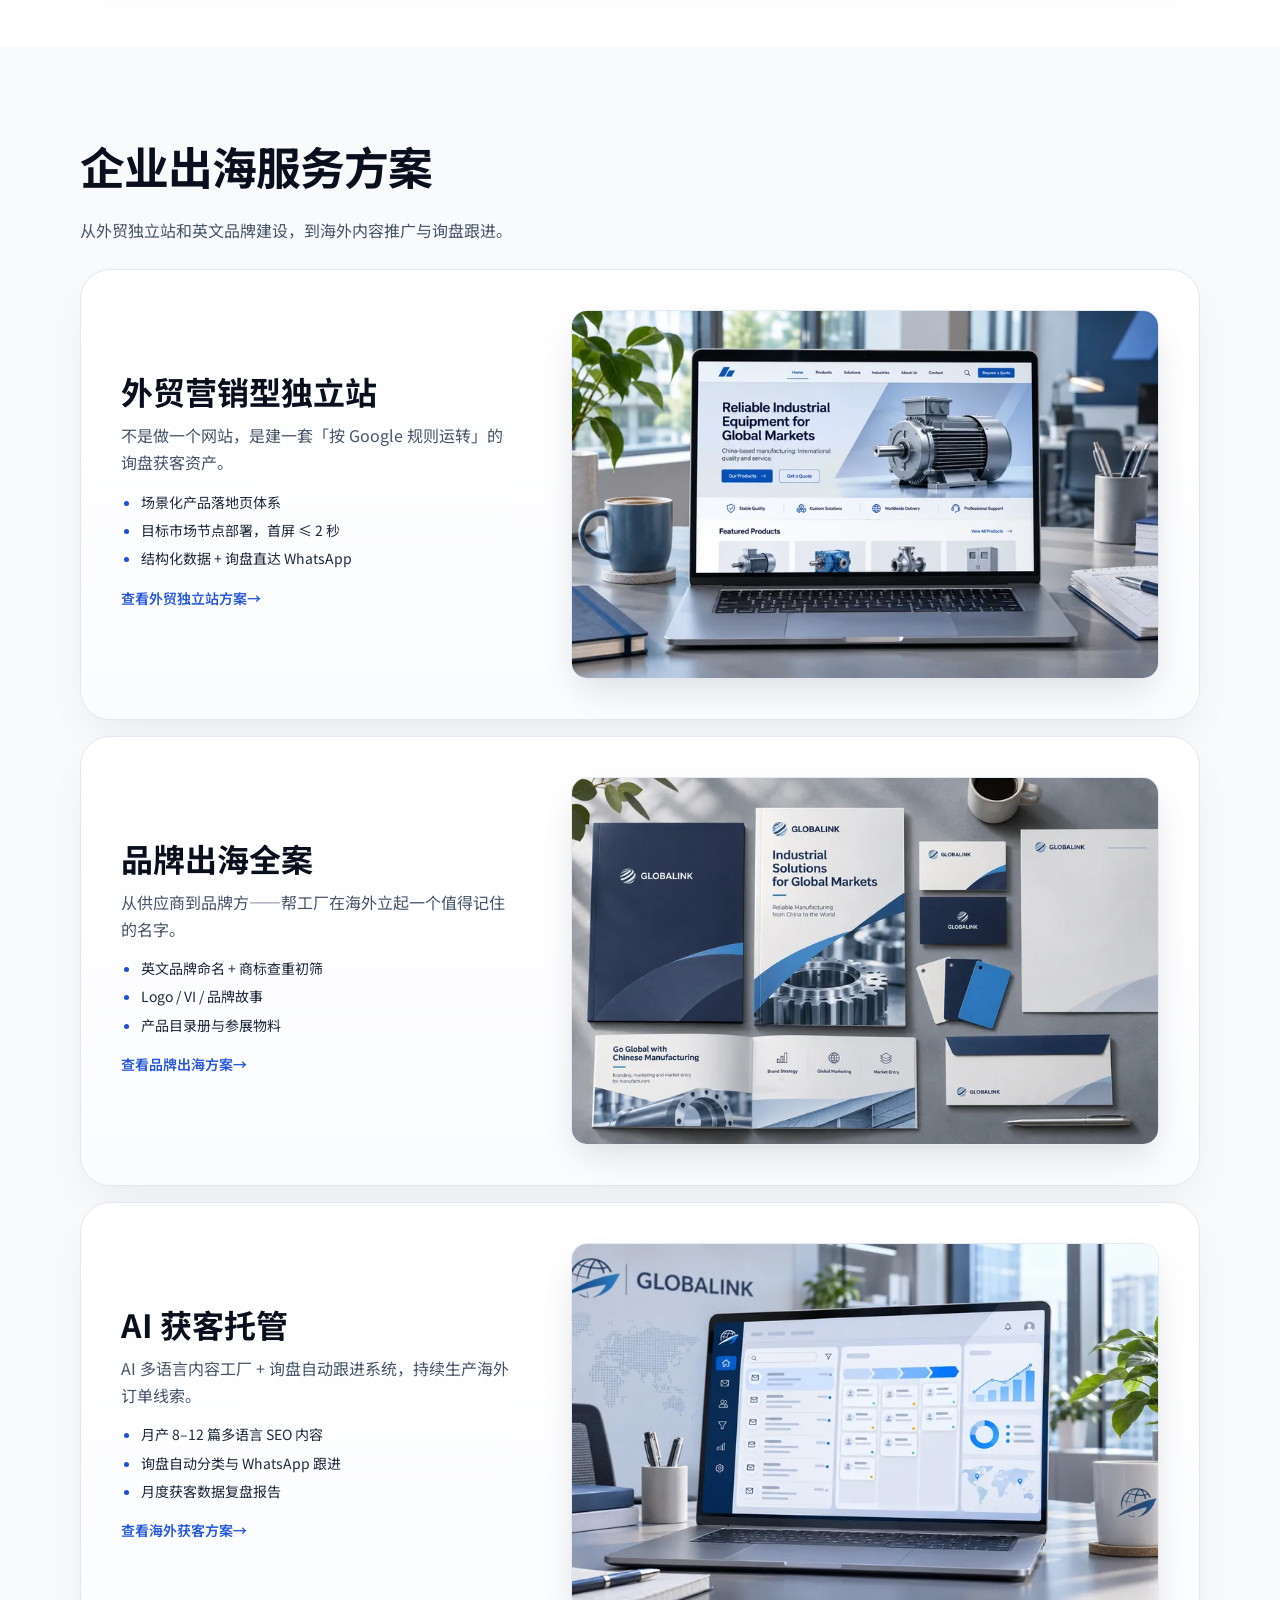
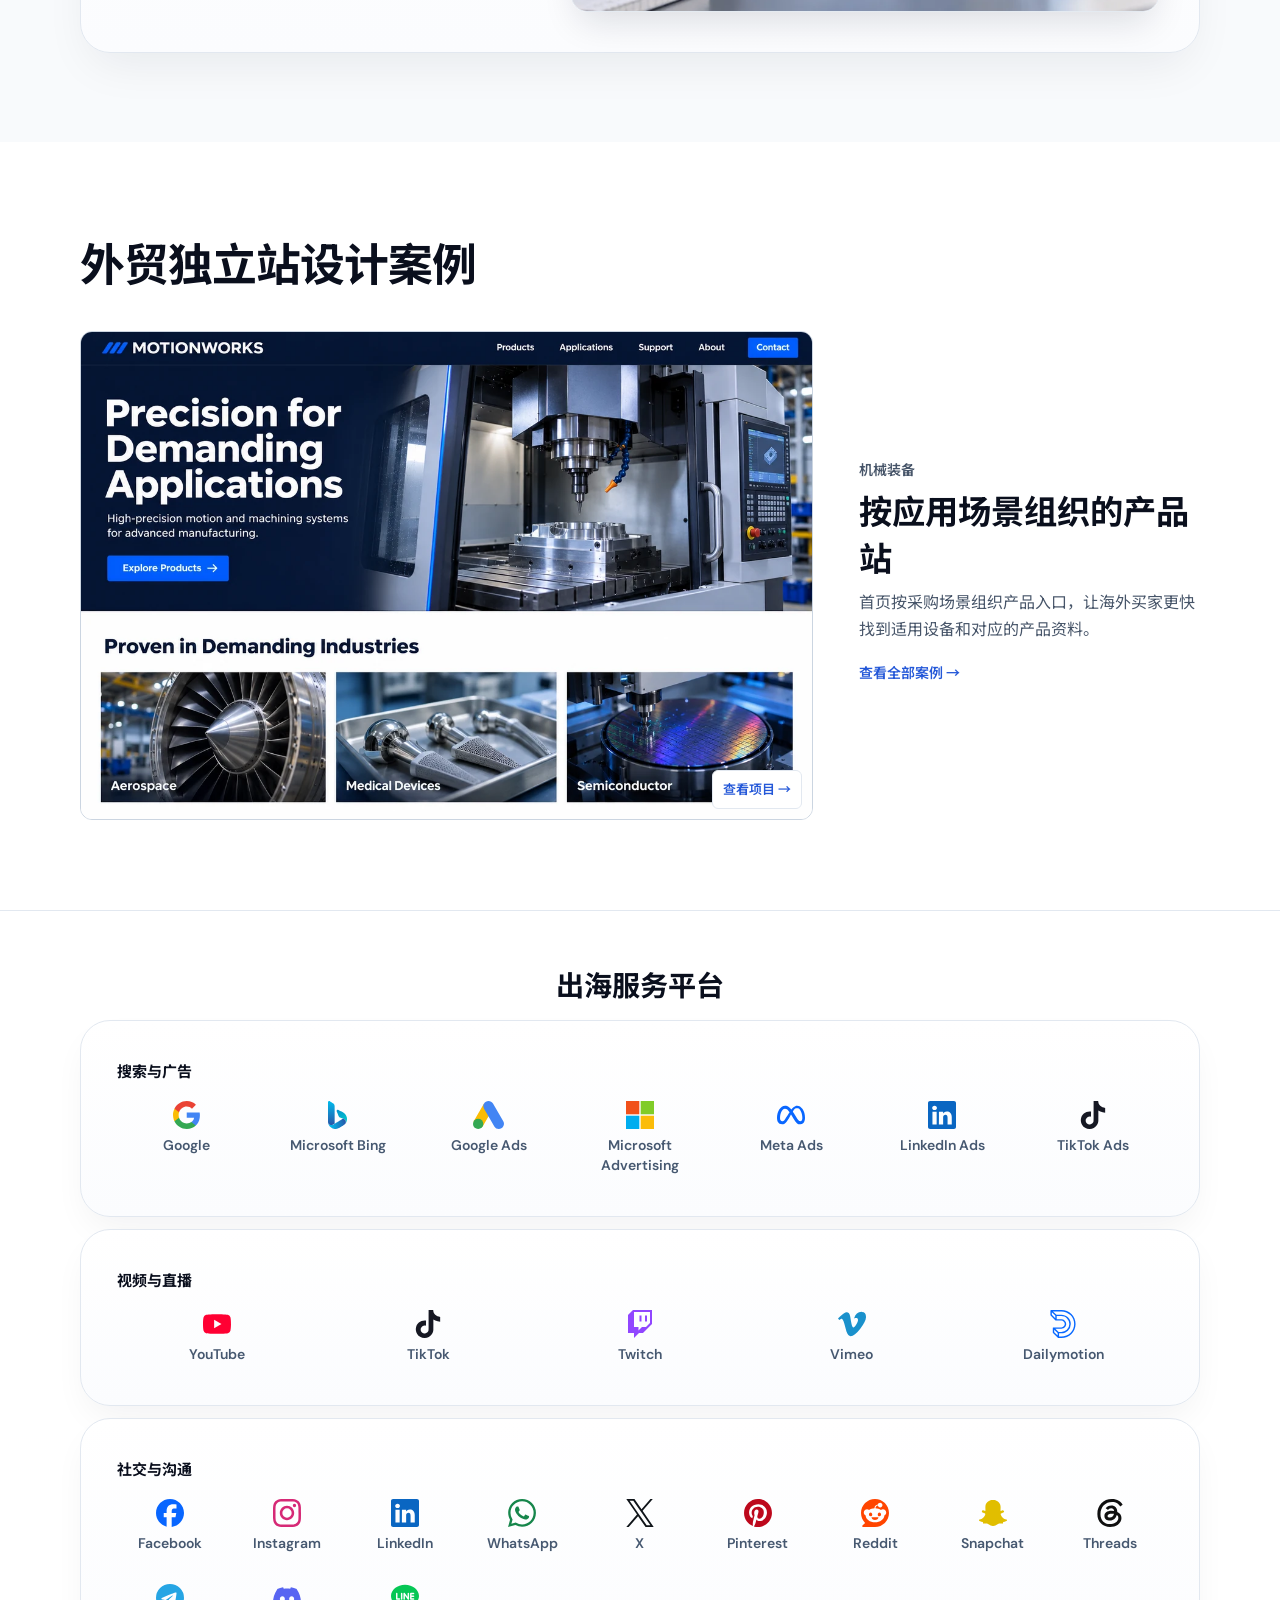
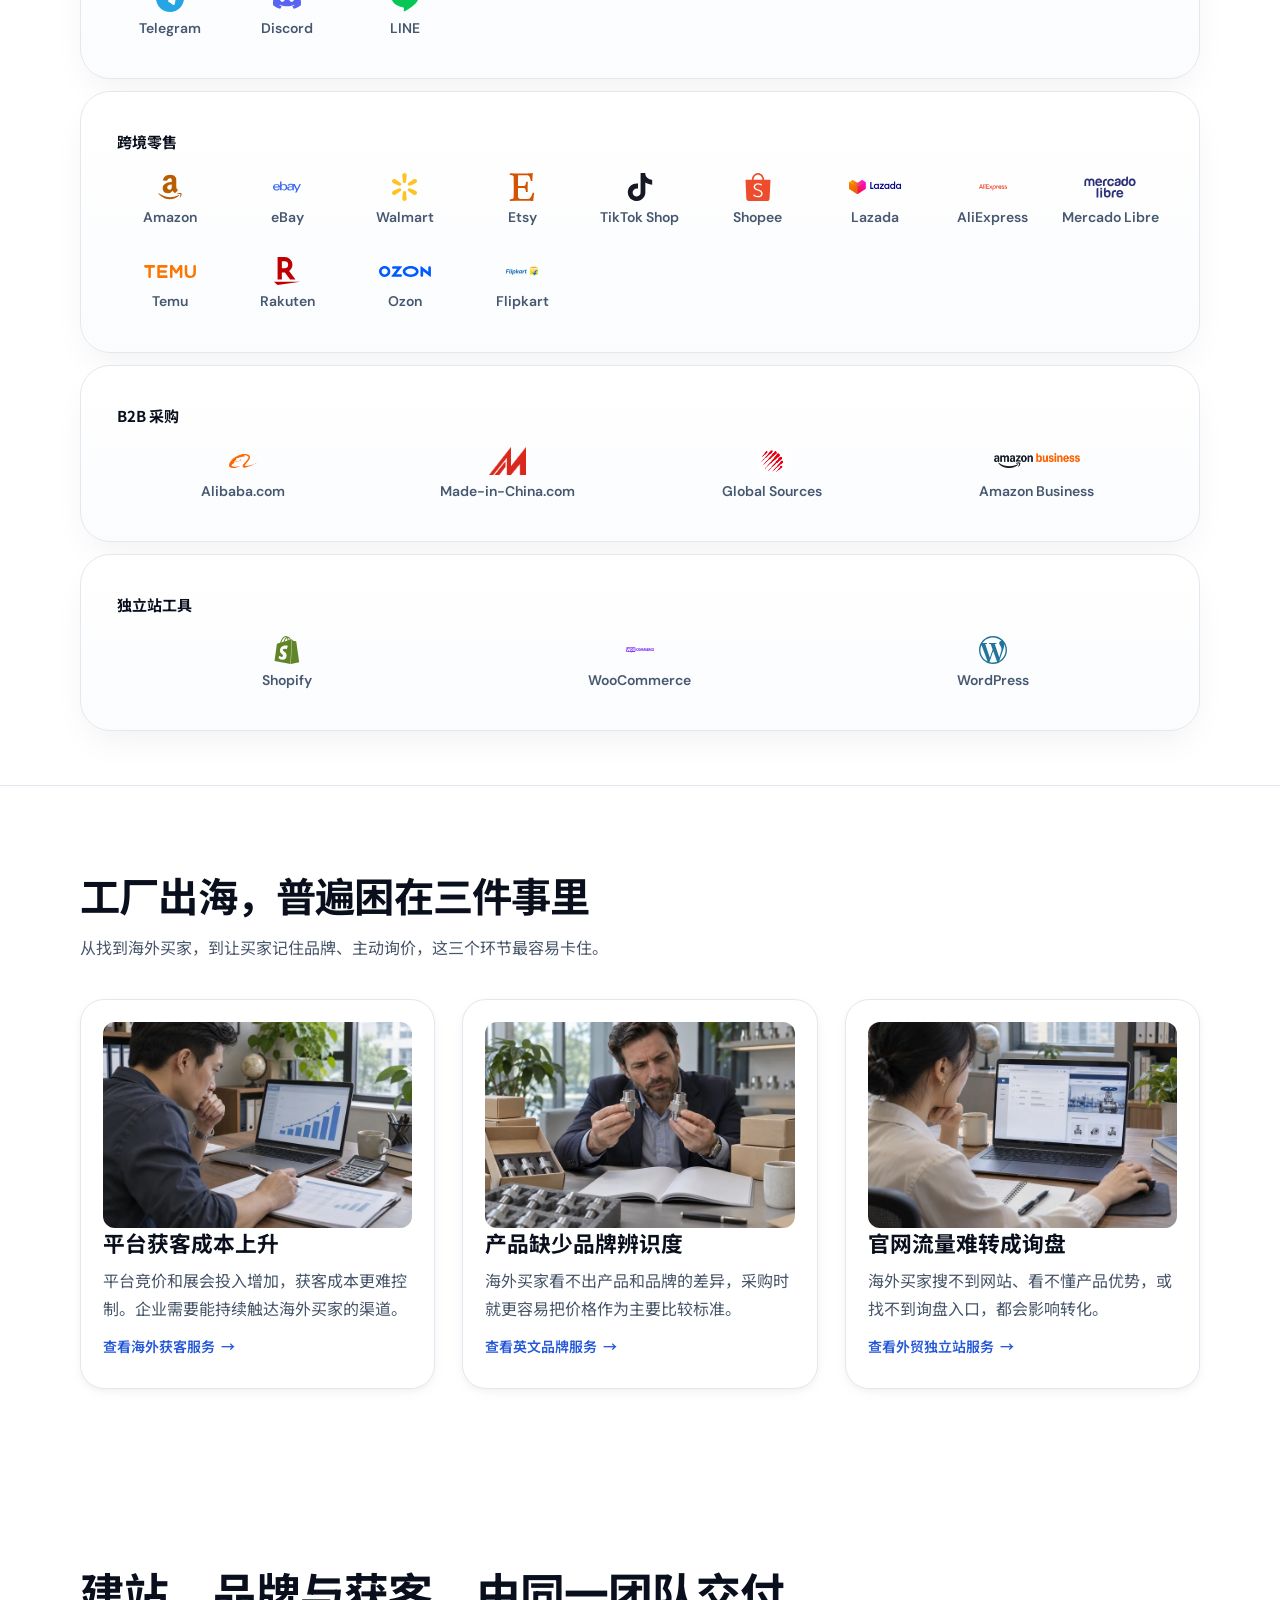
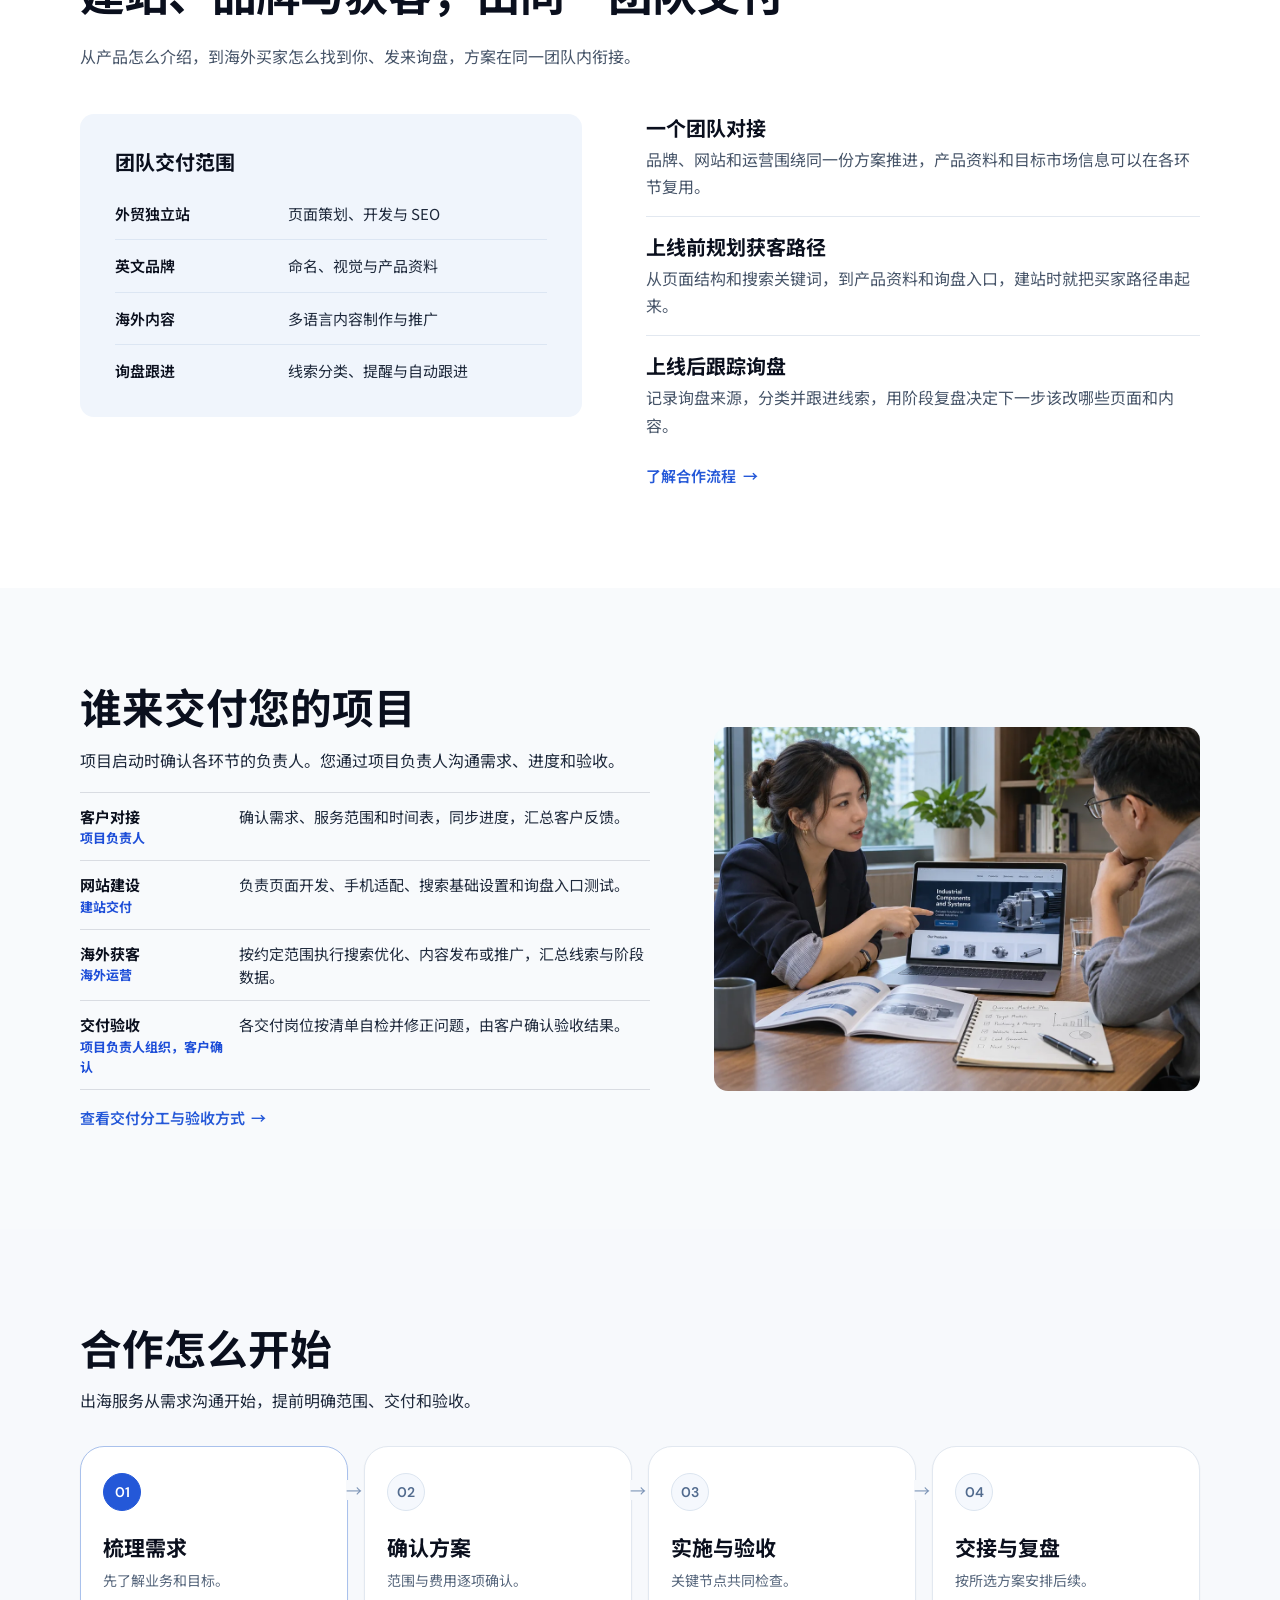
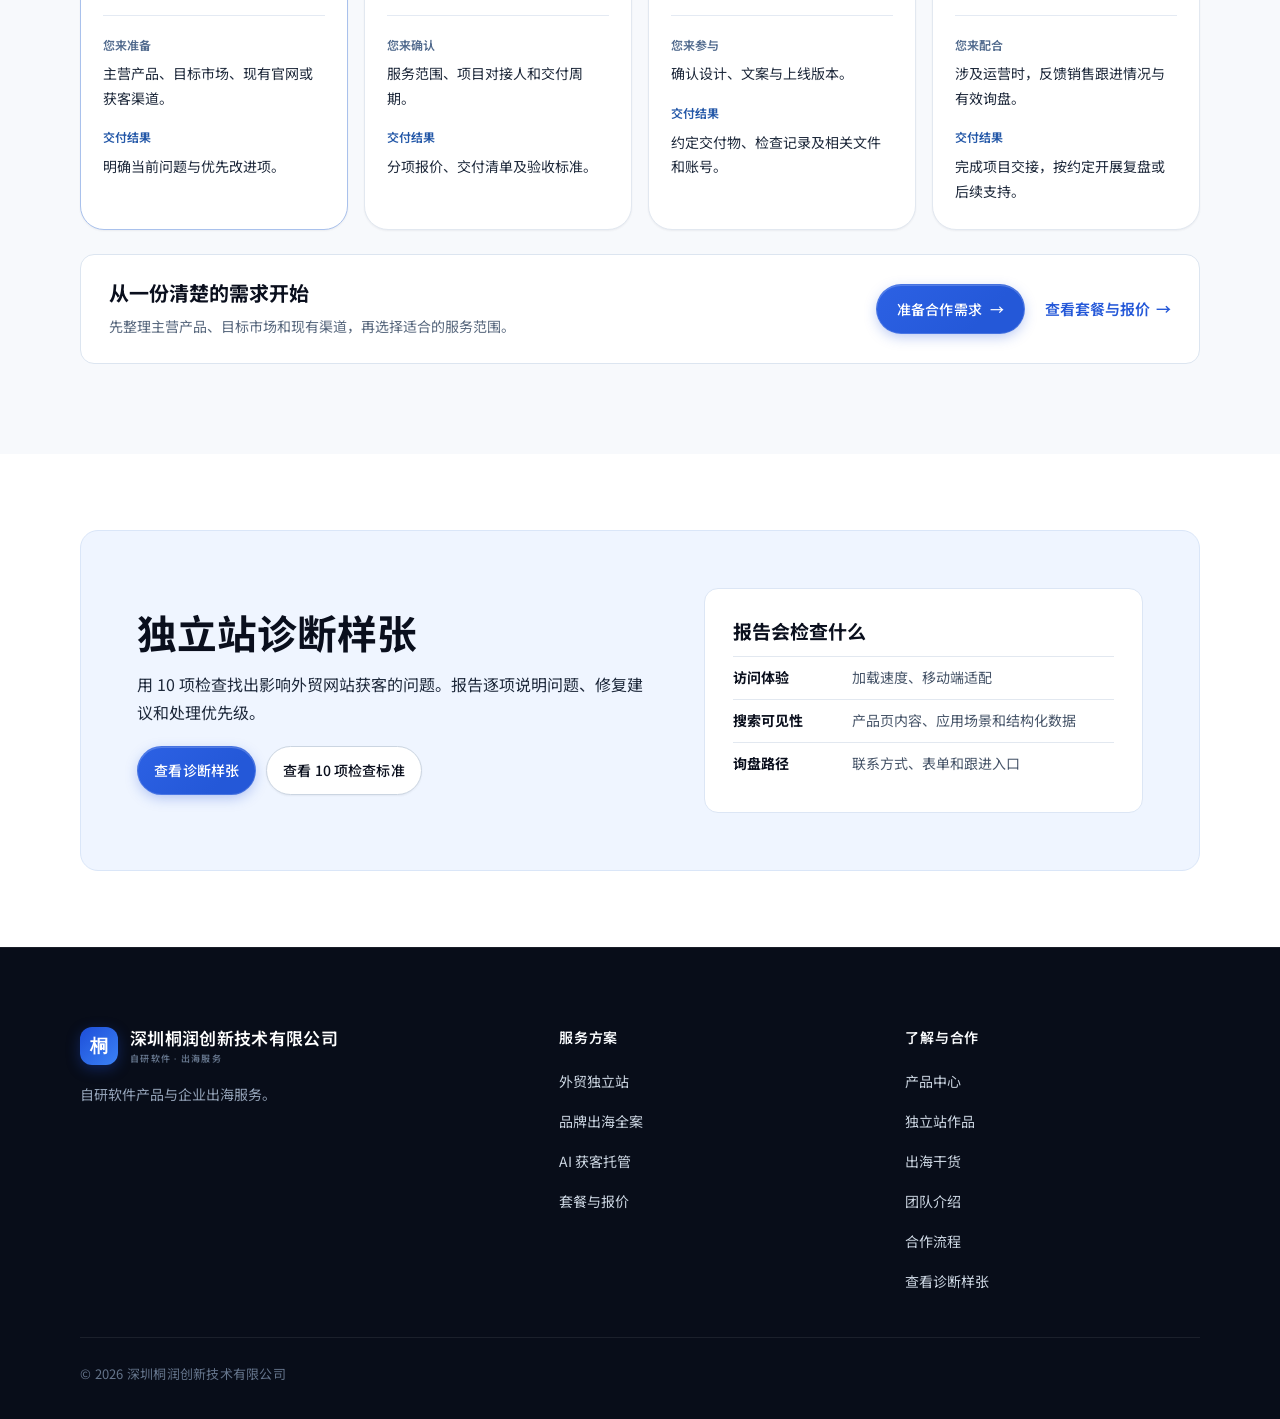
==== commit 1dea5a90: "fix(hero): resolve video title switching bug, mobile styling clash, and remove stray cards" ====
--- a/index.html
+++ b/index.html
@@ -1 +1 @@
-<!DOCTYPE html><html lang="zh-CN"><head><meta charset="UTF-8"><meta name="viewport" content="width=device-width, initial-scale=1"><title>深圳桐润创新技术有限公司 · 自研软件产品与企业出海服务</title><meta name="description" content="了解桐润六项自有产品，以及外贸独立站、英文品牌和海外获客服务。"><link rel="icon" href="data:image/svg+xml,%3Csvg xmlns='http://www.w3.org/2000/svg' viewBox='0 0 64 64'%3E%3Crect width='64' height='64' rx='18' fill='%232f6bff'/%3E%3Cpath d='M18 40c8-18 20-18 28 0' fill='none' stroke='%23fff' stroke-width='4' stroke-linecap='round'/%3E%3Ccircle cx='32' cy='22' r='5' fill='%23fff'/%3E%3C/svg%3E"><link rel="preconnect" href="https://fonts.googleapis.com"><link rel="preconnect" href="https://fonts.gstatic.com" crossorigin><link href="https://fonts.googleapis.com/css2?family=DM+Sans:wght@400;500;600;700&family=Noto+Sans+SC:wght@400;500;600;700&display=swap" rel="stylesheet"><link rel="stylesheet" href="./assets/home.css?v=12"><link rel="stylesheet" href="./assets/navigation.css"><link rel="stylesheet" href="./assets/footer.css"><link rel="stylesheet" href="./assets/products.css"><script src="./assets/product-showcase.js" defer></script></head><body><a class="skip-link" href="#main-content">跳到主要内容</a><nav id="nav" aria-label="主导航"><div class="nav-in"><a class="logo" href="index.html"><div class="logo-mark" aria-hidden="true">桐</div><div class="logo-text">深圳桐润创新技术有限公司<small>自研软件 · 出海服务</small></div></a><div class="nav-links" id="navLinks"><a href="index.html">首页</a><details class="nav-group" name="primary-nav"><summary>产品中心</summary><div class="nav-submenu"><a href="products.html">查看全部产品</a><a href="products.html#meeting">加密会议系统</a><a href="products.html#software-factory">AI 软件工厂</a><a href="products.html#fastnas">FastNAS OS</a><a href="products.html#video-encryption">视频加密</a><a href="products.html#live-assistant">直播助手</a><a href="products.html#marketing">AI 全网营销系统</a></div></details><details class="nav-group" name="primary-nav"><summary>出海服务</summary><div class="nav-submenu"><a href="services.html#s1">外贸独立站</a><a href="services.html#s2">品牌出海全案</a><a href="services.html#s3">AI 获客托管</a><a href="services.html#pricing">套餐与报价</a><a href="diagnosis.html#report">查看诊断样张</a></div></details><a href="cases.html">案例展示</a><a href="insights.html">出海干货</a><details class="nav-group" name="primary-nav"><summary>关于我们</summary><div class="nav-submenu"><a href="about.html#founder">团队介绍</a><a href="index.html#process">服务流程</a></div></details></div><div class="nav-action"><a class="btn btn-primary" href="products.html">查看产品</a><button class="menu-btn" id="menuBtn" aria-controls="navLinks" aria-label="打开菜单" aria-expanded="false"><span></span><span></span></button></div></div></nav><main id="main-content" tabindex="-1"><header class="home-hero"><video class="hero-video" id="heroVideo" muted loop playsinline preload="none" aria-hidden="true"></video><div class="wrap hero-grid"><div class="hero-copy"><h1><span class="hero-title-lead">自研软件产品</span> <span>助力企业出海</span></h1><p class="hero-sub">探索桐润六项自有产品，了解外贸独立站、英文品牌与海外获客服务。</p><div class="hero-cta"><a class="btn btn-primary" href="products.html">探索自有产品</a><a class="btn btn-line" href="services.html">查看出海服务</a></div></div><a class="hero-work" href="work-lighting.html"><picture><source media="(max-width: 860px)" srcset="./images/work-lighting.webp"><img src="[data-uri]" alt="" width="1200" height="800"></picture><span class="hero-work-caption"><strong>照明电子外贸站</strong><span>查看案例 <span aria-hidden="true">↗</span></span></span></a><a class="hero-all-cases" href="cases.html">浏览全部案例 <span aria-hidden="true">→</span></a></div><div class="hero-video-controls" id="heroVideoControls" role="group" aria-label="背景视频"><div class="hero-video-options"><button type="button" aria-pressed="true" aria-controls="heroVideo" data-src="./videos/monks-social-hero.mp4?v=6" data-poster="./images/monks-sizzle-poster.webp" aria-label="背景视频 1" title="背景视频 1"></button><button type="button" aria-pressed="false" aria-controls="heroVideo" data-src="./videos/intralink-masthead.mp4" data-poster="./images/intralink-masthead-poster.webp" data-heading="让海外买家" data-emphasis="找到您的产品" data-description="围绕目标市场的采购需求优化 Google 搜索和产品页面，并用自动化流程跟进询盘。" aria-label="背景视频 2" title="背景视频 2"></button></div><button class="hero-video-toggle" type="button" id="heroVideoToggle" aria-controls="heroVideo" aria-label="播放背景" title="播放背景"></button></div></header><section class="home-products" aria-labelledby="products-title" data-product-showcase><div class="wrap"><div class="products-heading"><h2 id="products-title">桐润自有产品</h2><a class="products-link" href="products.html">进入产品中心 <span aria-hidden="true">→</span></a></div><div class="product-selector" role="tablist" aria-label="选择自有产品"><button class="product-tab" id="product-tab-meeting" type="button" role="tab" aria-selected="true" aria-controls="product-panel-meeting" tabindex="0" data-product-tab><div class="product-mark" style="background-position:0% 0%" aria-hidden="true"></div><span>加密会议系统</span></button><button class="product-tab" id="product-tab-software-factory" type="button" role="tab" aria-selected="false" aria-controls="product-panel-software-factory" tabindex="-1" data-product-tab><div class="product-mark" style="background-position:50% 0%" aria-hidden="true"></div><span>AI 软件工厂</span></button><button class="product-tab" id="product-tab-fastnas" type="button" role="tab" aria-selected="false" aria-controls="product-panel-fastnas" tabindex="-1" data-product-tab><div class="product-mark" style="background-position:100% 0%" aria-hidden="true"></div><span>FastNAS OS</span></button><button class="product-tab" id="product-tab-video-encryption" type="button" role="tab" aria-selected="false" aria-controls="product-panel-video-encryption" tabindex="-1" data-product-tab><div class="product-mark" style="background-position:0% 100%" aria-hidden="true"></div><span>视频加密</span></button><button class="product-tab" id="product-tab-live-assistant" type="button" role="tab" aria-selected="false" aria-controls="product-panel-live-assistant" tabindex="-1" data-product-tab><div class="product-mark" style="background-position:50% 100%" aria-hidden="true"></div><span>直播助手</span></button><button class="product-tab" id="product-tab-marketing" type="button" role="tab" aria-selected="false" aria-controls="product-panel-marketing" tabindex="-1" data-product-tab><div class="product-mark" style="background-position:100% 100%" aria-hidden="true"></div><span>AI 全网营销系统</span></button></div><div class="product-stage"><div class="product-panel product-panel-meeting" id="product-panel-meeting" role="tabpanel" tabindex="0" aria-labelledby="product-tab-meeting"><div class="product-panel-visual"><div class="product-browser"><div class="product-browser-bar"><span aria-hidden="true">● ● ●</span><span>meet.cn111.net</span><span>官网截图</span></div><a href="./images/products/meeting.webp" target="_blank" rel="noopener" aria-label="查看加密会议官网完整截图（新标签页）"><img src="./images/products/meeting.webp" alt="加密会议系统 NEBULA MEETING 官网真实页面" width="1440" height="900" decoding="async" loading="lazy"></a></div></div><div class="product-panel-copy"><p class="product-panel-kicker">在线会议</p><h3>加密会议系统</h3><p class="product-panel-summary">以隐私与安全为核心的在线会议产品。</p><p class="product-panel-description">围绕远程沟通中的隐私保护，让会议参与者在线交流、讨论与协作。关注沟通内容的保护，以及进入会议和参与讨论的使用体验。</p><div class="product-panel-actions"><a class="btn btn-primary" href="products.html#meeting">了解产品</a><a class="products-link" href="https://meet.cn111.net/" target="_blank" rel="noopener noreferrer">访问官网 <span aria-hidden="true">↗</span></a></div></div></div><div class="product-panel product-panel-software-factory" id="product-panel-software-factory" role="tabpanel" tabindex="0" aria-labelledby="product-tab-software-factory" hidden><div class="product-panel-visual"><div class="product-concept-visual"><p class="product-panel-kicker">产品概念</p><div class="product-mark" style="background-position:50% 0%" aria-hidden="true"></div><div class="product-concept-steps"><span>需求梳理</span><span>设计开发</span><span>检查交付</span></div></div></div><div class="product-panel-copy"><p class="product-panel-kicker">产品概念</p><h3>AI 软件工厂</h3><p class="product-panel-summary">把 AI 引入从需求到软件交付的开发过程。</p><p class="product-panel-description">将软件开发理解为一条从需求梳理、方案设计到编码、检查与交付的工作链。产品概念是让 AI 参与这条工作链，帮助团队组织开发任务与协作过程。</p><div class="product-panel-actions"><a class="btn btn-primary" href="products.html#software-factory">了解产品</a></div></div></div><div class="product-panel product-panel-fastnas" id="product-panel-fastnas" role="tabpanel" tabindex="0" aria-labelledby="product-tab-fastnas" hidden><div class="product-panel-visual"><div class="product-concept-visual"><p class="product-panel-kicker">产品概念</p><div class="product-mark" style="background-position:100% 0%" aria-hidden="true"></div><div class="product-concept-steps"><span>数字文件</span><span>存储设备</span><span>资料管理</span></div></div></div><div class="product-panel-copy"><p class="product-panel-kicker">产品概念</p><h3>FastNAS OS</h3><p class="product-panel-summary">围绕 NAS 设备与数字资料管理的操作系统。</p><p class="product-panel-description">面向网络存储的操作系统方向，让文件、存储设备与日常管理拥有统一的使用入口。关注企业和个人不断积累的数字资料如何组织、访问与管理。</p><div class="product-panel-actions"><a class="btn btn-primary" href="products.html#fastnas">了解产品</a></div></div></div><div class="product-panel product-panel-video-encryption" id="product-panel-video-encryption" role="tabpanel" tabindex="0" aria-labelledby="product-tab-video-encryption" hidden><div class="product-panel-visual"><div class="product-concept-visual"><p class="product-panel-kicker">产品概念</p><div class="product-mark" style="background-position:0% 100%" aria-hidden="true"></div><div class="product-concept-steps"><span>视频内容</span><span>观看范围</span><span>使用边界</span></div></div></div><div class="product-panel-copy"><p class="product-panel-kicker">产品概念</p><h3>视频加密</h3><p class="product-panel-summary">围绕视频内容保护与使用边界的产品。</p><p class="product-panel-description">视频在交付和传播过程中，内容所有者需要考虑哪些人可以观看、内容如何被使用。视频加密的产品概念围绕这些保护需求展开。</p><div class="product-panel-actions"><a class="btn btn-primary" href="products.html#video-encryption">了解产品</a></div></div></div><div class="product-panel product-panel-live-assistant" id="product-panel-live-assistant" role="tabpanel" tabindex="0" aria-labelledby="product-tab-live-assistant" hidden><div class="product-panel-visual"><div class="product-concept-visual"><p class="product-panel-kicker">产品概念</p><div class="product-mark" style="background-position:50% 100%" aria-hidden="true"></div><div class="product-concept-steps"><span>开播准备</span><span>内容呈现</span><span>现场操作</span></div></div></div><div class="product-panel-copy"><p class="product-panel-kicker">产品概念</p><h3>直播助手</h3><p class="product-panel-summary">围绕直播准备与现场操作的辅助工具。</p><p class="product-panel-description">直播包含开播准备、内容呈现和现场操作等连续环节。产品概念是为主播和运营人员提供辅助，把注意力更多留给内容与观众交流。</p><div class="product-panel-actions"><a class="btn btn-primary" href="products.html#live-assistant">了解产品</a></div></div></div><div class="product-panel product-panel-marketing" id="product-panel-marketing" role="tabpanel" tabindex="0" aria-labelledby="product-tab-marketing" hidden><div class="product-panel-visual"><div class="product-concept-visual"><p class="product-panel-kicker">产品概念</p><div class="product-mark" style="background-position:100% 100%" aria-hidden="true"></div><div class="product-concept-steps"><span>营销内容</span><span>传播渠道</span><span>后续跟进</span></div></div></div><div class="product-panel-copy"><p class="product-panel-kicker">产品概念</p><h3>AI 全网营销系统</h3><p class="product-panel-summary">围绕多渠道营销工作组织与执行的 AI 系统。</p><p class="product-panel-description">企业营销需要连接内容、渠道和后续跟进。产品概念是把 AI 引入这些工作环节，帮助团队从整体上规划和组织营销工作。</p><div class="product-panel-actions"><a class="btn btn-primary" href="products.html#marketing">了解产品</a></div></div></div></div></div></section><section class="soft" id="services" aria-labelledby="services-title"><div class="wrap"><div class="sec-head"><h2 id="services-title">企业出海服务方案</h2><p>从外贸独立站和英文品牌建设，到海外内容推广与询盘跟进。</p></div><div class="service-tabs" data-tab-list role="tablist" aria-label="选择服务方案" hidden><button type="button" role="tab" id="service-tab-1" aria-controls="service-panel-1">外贸独立站</button><button type="button" role="tab" id="service-tab-2" aria-controls="service-panel-2">品牌出海</button><button type="button" role="tab" id="service-tab-3" aria-controls="service-panel-3">海外获客</button></div><div class="service-panels"><article class="service-panel" role="tabpanel" id="service-panel-1" aria-labelledby="service-tab-1" tabindex="0"><div class="service-copy"><h3>外贸营销型独立站</h3><p>不是做一个网站，是建一套「按 Google 规则运转」的询盘获客资产。</p><ul><li>场景化产品落地页体系</li><li>目标市场节点部署，首屏 ≤ 2 秒</li><li>结构化数据 + 询盘直达 WhatsApp</li></ul><a class="more" href="services.html#s1">查看外贸独立站方案<span aria-hidden="true"> →</span></a></div><img class="service-image" src="./images/service-website.webp" alt="英文外贸独立站页面示意" width="800" height="500" loading="lazy" decoding="async"></article><article class="service-panel" role="tabpanel" id="service-panel-2" aria-labelledby="service-tab-2" tabindex="0"><div class="service-copy"><h3>品牌出海全案</h3><p>从供应商到品牌方——帮工厂在海外立起一个值得记住的名字。</p><ul><li>英文品牌命名 + 商标查重初筛</li><li>Logo / VI / 品牌故事</li><li>产品目录册与参展物料</li></ul><a class="more" href="services.html#s2">查看品牌出海方案<span aria-hidden="true"> →</span></a></div><img class="service-image" src="./images/service-brand-identity.webp" alt="英文品牌目录册与视觉物料示意" width="800" height="500" loading="lazy" decoding="async"></article><article class="service-panel" role="tabpanel" id="service-panel-3" aria-labelledby="service-tab-3" tabindex="0"><div class="service-copy"><h3>AI 获客托管</h3><p>AI 多语言内容工厂 + 询盘自动跟进系统，持续生产海外订单线索。</p><ul><li>月产 8–12 篇多语言 SEO 内容</li><li>询盘自动分类与 WhatsApp 跟进</li><li>月度获客数据复盘报告</li></ul><a class="more" href="services.html#s3">查看海外获客方案<span aria-hidden="true"> →</span></a></div><img class="service-image" src="./images/service-lead-management.webp" alt="海外询盘管理和跟进界面示意" width="800" height="500" loading="lazy" decoding="async"></article></div></div></section><section id="works" aria-labelledby="works-title"><div class="wrap"><div class="sec-head"><h2 id="works-title">外贸独立站设计案例</h2></div><div class="work-grid"><article class="work-project work-feature"><a class="work-preview" href="work-mechanical.html" aria-label="查看机械装备项目详情"><img src="./images/work-mechanical.webp" alt="机械装备外贸独立站首页设计样例" width="1200" height="800" loading="lazy" decoding="async"><span class="work-link" aria-hidden="true">查看项目 →</span></a><div class="work-copy"><p class="work-industry">机械装备</p><h3>按应用场景组织的产品站</h3><p class="work-summary">首页按采购场景组织产品入口，让海外买家更快找到适用设备和对应的产品资料。</p><a class="work-more" href="cases.html">查看全部案例 →</a></div></article></div></div></section><section class="strip" aria-labelledby="platforms-label"><div class="wrap strip-in"><h2 id="platforms-label">出海服务平台</h2><div class="platform-tabs" data-tab-list role="tablist" aria-label="平台类别" hidden><button type="button" role="tab" id="platform-tab-1" aria-controls="platform-group-1">搜索与广告</button><button type="button" role="tab" id="platform-tab-2" aria-controls="platform-group-2">视频与直播</button><button type="button" role="tab" id="platform-tab-3" aria-controls="platform-group-3">社交与沟通</button><button type="button" role="tab" id="platform-tab-4" aria-controls="platform-group-4">跨境零售</button><button type="button" role="tab" id="platform-tab-5" aria-controls="platform-group-5">B2B 采购</button><button type="button" role="tab" id="platform-tab-6" aria-controls="platform-group-6">独立站工具</button></div><div class="platform-groups"><div class="platform-group" role="tabpanel" id="platform-group-1" aria-labelledby="platform-tab-1" tabindex="0"><h3>搜索与广告</h3><ul class="platform-list"><li><button class="platform-button" type="button" aria-describedby="platform-description-0-0"><img src="./images/brands/google.svg" width="52" height="28" alt="" loading="lazy" decoding="async"><span>Google</span></button><span id="platform-description-0-0" hidden>搜索引擎。通过 SEO 让海外买家找到企业官网、产品页和选型资料。</span></li><li><button class="platform-button" type="button" aria-describedby="platform-description-0-1"><img src="./images/brands/bing.svg" width="52" height="28" alt="" loading="lazy" decoding="async"><span>Microsoft Bing</span></button><span id="platform-description-0-1" hidden>微软搜索引擎。可通过 Bing Webmaster Tools 检查网页收录和自然搜索表现。</span></li><li><button class="platform-button" type="button" aria-describedby="platform-description-0-2"><img src="./images/brands/google-ads.svg" width="52" height="28" alt="" loading="lazy" decoding="async"><span>Google Ads</span></button><span id="platform-description-0-2" hidden>谷歌广告平台，可投放搜索、购物和视频广告，用于引流和获取询盘。</span></li><li><button class="platform-button" type="button" aria-describedby="platform-description-0-3"><img src="./images/brands/microsoft-icon.svg" width="52" height="28" alt="" loading="lazy" decoding="async"><span>Microsoft Advertising</span></button><span id="platform-description-0-3" hidden>微软广告平台，可在 Bing 等搜索入口投放广告，触达主动搜索产品的买家。</span></li><li><button class="platform-button" type="button" aria-describedby="platform-description-0-4"><img src="./images/brands/meta.svg" width="52" height="28" alt="" loading="lazy" decoding="async"><span>Meta Ads</span></button><span id="platform-description-0-4" hidden>Meta 广告平台，可在 Facebook 和 Instagram 投放品牌推广、引流与线索广告。</span></li><li><button class="platform-button" type="button" aria-describedby="platform-description-0-5"><img src="./images/brands/linkedin.svg" width="52" height="28" alt="" loading="lazy" decoding="async"><span>LinkedIn Ads</span></button><span id="platform-description-0-5" hidden>职业社交广告平台，可按行业、职位和公司等条件触达 B2B 受众。</span></li><li><button class="platform-button" type="button" aria-describedby="platform-description-0-6"><img src="./images/brands/tiktok.svg" width="52" height="28" alt="" loading="lazy" decoding="async"><span>TikTok Ads</span></button><span id="platform-description-0-6" hidden>TikTok 的广告投放工具，可用短视频推广产品并衡量广告效果。</span></li></ul></div><div class="platform-group" role="tabpanel" id="platform-group-2" aria-labelledby="platform-tab-2" tabindex="0"><h3>视频与直播</h3><ul class="platform-list"><li><button class="platform-button" type="button" aria-describedby="platform-description-1-0"><img src="./images/brands/youtube.svg" width="52" height="28" alt="" loading="lazy" decoding="async"><span>YouTube</span></button><span id="platform-description-1-0" hidden>视频和直播平台，适合发布产品演示、安装教程与品牌故事。</span></li><li><button class="platform-button" type="button" aria-describedby="platform-description-1-1"><img src="./images/brands/tiktok.svg" width="52" height="28" alt="" loading="lazy" decoding="async"><span>TikTok</span></button><span id="platform-description-1-1" hidden>短视频平台，适合用产品实拍和使用场景触达海外受众。</span></li><li><button class="platform-button" type="button" aria-describedby="platform-description-1-2"><img src="./images/brands/twitch.svg" width="52" height="28" alt="" loading="lazy" decoding="async"><span>Twitch</span></button><span id="platform-description-1-2" hidden>以直播为主的平台，适合实时演示、活动和社群互动。</span></li><li><button class="platform-button" type="button" aria-describedby="platform-description-1-3"><img src="./images/brands/vimeo.svg" width="52" height="28" alt="" loading="lazy" decoding="async"><span>Vimeo</span></button><span id="platform-description-1-3" hidden>视频托管平台，适合在官网嵌入品牌片和产品视频。</span></li><li><button class="platform-button" type="button" aria-describedby="platform-description-1-4"><img src="./images/brands/dailymotion.svg" width="52" height="28" alt="" loading="lazy" decoding="async"><span>Dailymotion</span></button><span id="platform-description-1-4" hidden>视频发布平台，可用于分发品牌和产品视频。</span></li></ul></div><div class="platform-group" role="tabpanel" id="platform-group-3" aria-labelledby="platform-tab-3" tabindex="0"><h3>社交与沟通</h3><ul class="platform-list"><li><button class="platform-button" type="button" aria-describedby="platform-description-2-0"><img src="./images/brands/facebook.svg" width="52" height="28" alt="" loading="lazy" decoding="async"><span>Facebook</span></button><span id="platform-description-2-0" hidden>社交平台，可通过品牌主页、群组和广告触达海外客户。</span></li><li><button class="platform-button" type="button" aria-describedby="platform-description-2-1"><img src="./images/brands/instagram.svg" width="52" height="28" alt="" loading="lazy" decoding="async"><span>Instagram</span></button><span id="platform-description-2-1" hidden>以图片、短视频和动态为主，适合展示产品和品牌视觉。</span></li><li><button class="platform-button" type="button" aria-describedby="platform-description-2-2"><img src="./images/brands/linkedin.svg" width="52" height="28" alt="" loading="lazy" decoding="async"><span>LinkedIn</span></button><span id="platform-description-2-2" hidden>职业社交平台，适合建立企业形象、拓展 B2B 客户和合作伙伴。</span></li><li><button class="platform-button" type="button" aria-describedby="platform-description-2-3"><img src="./images/brands/whatsapp.svg" width="52" height="28" alt="" loading="lazy" decoding="async"><span>WhatsApp</span></button><span id="platform-description-2-3" hidden>即时通讯工具，适合承接海外询盘、发送资料和跟进客户。</span></li><li><button class="platform-button" type="button" aria-describedby="platform-description-2-4"><img src="./images/brands/x.svg" width="52" height="28" alt="" loading="lazy" decoding="async"><span>X</span></button><span id="platform-description-2-4" hidden>实时社交平台，适合发布企业动态和参与行业讨论。</span></li><li><button class="platform-button" type="button" aria-describedby="platform-description-2-5"><img src="./images/brands/pinterest.svg" width="52" height="28" alt="" loading="lazy" decoding="async"><span>Pinterest</span></button><span id="platform-description-2-5" hidden>视觉灵感搜索平台，适合展示家居、服饰和设计类产品。</span></li><li><button class="platform-button" type="button" aria-describedby="platform-description-2-6"><img src="./images/brands/reddit.svg" width="52" height="28" alt="" loading="lazy" decoding="async"><span>Reddit</span></button><span id="platform-description-2-6" hidden>话题社区平台，适合了解目标市场的真实讨论和需求。</span></li><li><button class="platform-button" type="button" aria-describedby="platform-description-2-7"><img src="./images/brands/snapchat.svg" width="52" height="28" alt="" loading="lazy" decoding="async"><span>Snapchat</span></button><span id="platform-description-2-7" hidden>以短视频和限时动态为主，适合创意内容和品牌推广。</span></li><li><button class="platform-button" type="button" aria-describedby="platform-description-2-8"><img src="./images/brands/threads.svg" width="52" height="28" alt="" loading="lazy" decoding="async"><span>Threads</span></button><span id="platform-description-2-8" hidden>以文字和话题讨论为主，可用于发布品牌动态和互动。</span></li><li><button class="platform-button" type="button" aria-describedby="platform-description-2-9"><img src="./images/brands/telegram.svg" width="52" height="28" alt="" loading="lazy" decoding="async"><span>Telegram</span></button><span id="platform-description-2-9" hidden>即时通讯工具，支持群组和频道，可发布资讯和维护社群。</span></li><li><button class="platform-button" type="button" aria-describedby="platform-description-2-10"><img src="./images/brands/discord.svg" width="52" height="28" alt="" loading="lazy" decoding="async"><span>Discord</span></button><span id="platform-description-2-10" hidden>支持分频道交流的社群平台，适合维护用户和产品社区。</span></li><li><button class="platform-button" type="button" aria-describedby="platform-description-2-11"><img src="./images/brands/line.svg" width="52" height="28" alt="" loading="lazy" decoding="async"><span>LINE</span></button><span id="platform-description-2-11" hidden>即时通讯工具，可用于与客户沟通及运营品牌官方账号。</span></li></ul></div><div class="platform-group" role="tabpanel" id="platform-group-4" aria-labelledby="platform-tab-4" tabindex="0"><h3>跨境零售</h3><ul class="platform-list"><li><button class="platform-button" type="button" aria-describedby="platform-description-3-0"><img src="./images/brands/amazon.svg" width="52" height="28" alt="" loading="lazy" decoding="async"><span>Amazon</span></button><span id="platform-description-3-0" hidden>综合电商平台，企业可上架商品，面向各站点的消费者销售。</span></li><li><button class="platform-button" type="button" aria-describedby="platform-description-3-1"><img src="./images/brands/ebay.svg" width="52" height="28" alt="" loading="lazy" decoding="async"><span>eBay</span></button><span id="platform-description-3-1" hidden>支持一口价和拍卖的电商平台，适合多品类跨境零售。</span></li><li><button class="platform-button" type="button" aria-describedby="platform-description-3-2"><img src="./images/brands/walmart.svg" width="52" height="28" alt="" loading="lazy" decoding="async"><span>Walmart</span></button><span id="platform-description-3-2" hidden>沃尔玛线上市场，第三方卖家可通过 Marketplace 销售商品。</span></li><li><button class="platform-button" type="button" aria-describedby="platform-description-3-3"><img src="./images/brands/etsy.svg" width="52" height="28" alt="" loading="lazy" decoding="async"><span>Etsy</span></button><span id="platform-description-3-3" hidden>电商平台，以原创设计、手工制品和复古商品为特色。</span></li><li><button class="platform-button" type="button" aria-describedby="platform-description-3-4"><img src="./images/brands/tiktok.svg" width="52" height="28" alt="" loading="lazy" decoding="async"><span>TikTok Shop</span></button><span id="platform-description-3-4" hidden>内容电商平台，可通过短视频和直播展示并销售商品。</span></li><li><button class="platform-button" type="button" aria-describedby="platform-description-3-5"><img src="./images/brands/shopee.svg" width="52" height="28" alt="" loading="lazy" decoding="async"><span>Shopee</span></button><span id="platform-description-3-5" hidden>电商平台，覆盖东南亚等市场，支持品牌开店和本地化销售。</span></li><li><button class="platform-button" type="button" aria-describedby="platform-description-3-6"><img src="./images/brands/lazada.svg" width="52" height="28" alt="" loading="lazy" decoding="async"><span>Lazada</span></button><span id="platform-description-3-6" hidden>东南亚电商平台，可用于商品上架和跨境零售。</span></li><li><button class="platform-button" type="button" aria-describedby="platform-description-3-7"><img src="./images/brands/aliexpress.svg" width="52" height="28" alt="" loading="lazy" decoding="async"><span>AliExpress</span></button><span id="platform-description-3-7" hidden>面向海外消费者的跨境零售平台，支持商家开店销售。</span></li><li><button class="platform-button" type="button" aria-describedby="platform-description-3-8"><img src="./images/brands/mercadolibre.svg" width="52" height="28" alt="" loading="lazy" decoding="async"><span>Mercado Libre</span></button><span id="platform-description-3-8" hidden>拉丁美洲电商平台，可用于当地市场的商品销售。</span></li><li><button class="platform-button" type="button" aria-describedby="platform-description-3-9"><img src="./images/brands/temu.svg" width="52" height="28" alt="" loading="lazy" decoding="async"><span>Temu</span></button><span id="platform-description-3-9" hidden>面向消费者的跨境电商平台，支持多品类商品销售。</span></li><li><button class="platform-button" type="button" aria-describedby="platform-description-3-10"><img src="./images/brands/rakuten.svg" width="52" height="28" alt="" loading="lazy" decoding="async"><span>Rakuten</span></button><span id="platform-description-3-10" hidden>日本电商平台，可通过乐天市场开店销售商品。</span></li><li><button class="platform-button" type="button" aria-describedby="platform-description-3-11"><img src="./images/brands/ozon.svg" width="52" height="28" alt="" loading="lazy" decoding="async"><span>Ozon</span></button><span id="platform-description-3-11" hidden>俄罗斯电商平台，提供商品上架和线上销售渠道。</span></li><li><button class="platform-button" type="button" aria-describedby="platform-description-3-12"><img src="./images/brands/flipkart.svg" width="52" height="28" alt="" loading="lazy" decoding="async"><span>Flipkart</span></button><span id="platform-description-3-12" hidden>印度电商平台，覆盖电子产品、服饰和家居等品类。</span></li></ul></div><div class="platform-group" role="tabpanel" id="platform-group-5" aria-labelledby="platform-tab-5" tabindex="0"><h3>B2B 采购</h3><ul class="platform-list"><li><button class="platform-button" type="button" aria-describedby="platform-description-4-0"><img src="./images/brands/alibabadotcom.svg" width="52" height="28" alt="" loading="lazy" decoding="async"><span>Alibaba.com</span></button><span id="platform-description-4-0" hidden>跨境 B2B 平台，适合展示产品、承接批量采购和外贸询盘。</span></li><li><button class="platform-button" type="button" aria-describedby="platform-description-4-1"><img src="./images/brands/made-in-china.png" width="52" height="28" alt="" loading="lazy" decoding="async"><span>Made-in-China.com</span></button><span id="platform-description-4-1" hidden>中国制造网，连接中国供应商与海外采购商，支持产品展示和采购询价。</span></li><li><button class="platform-button" type="button" aria-describedby="platform-description-4-2"><img src="./images/brands/global-sources.png" width="52" height="28" alt="" loading="lazy" decoding="async"><span>Global Sources</span></button><span id="platform-description-4-2" hidden>环球资源，连接海外采购商和供应商，覆盖线上采购与线下展会。</span></li><li><button class="platform-button" type="button" aria-describedby="platform-description-4-3"><img src="./images/brands/amazon-business.png" width="52" height="28" alt="" loading="lazy" decoding="async"><span>Amazon Business</span></button><span id="platform-description-4-3" hidden>亚马逊面向企业和机构的采购平台，支持企业定价与批量采购。</span></li></ul></div><div class="platform-group" role="tabpanel" id="platform-group-6" aria-labelledby="platform-tab-6" tabindex="0"><h3>独立站工具</h3><ul class="platform-list"><li><button class="platform-button" type="button" aria-describedby="platform-description-5-0"><img src="./images/brands/shopify.svg" width="52" height="28" alt="" loading="lazy" decoding="async"><span>Shopify</span></button><span id="platform-description-5-0" hidden>独立电商建站平台，支持商品管理、结账与订单处理。</span></li><li><button class="platform-button" type="button" aria-describedby="platform-description-5-1"><img src="./images/brands/woocommerce.svg" width="52" height="28" alt="" loading="lazy" decoding="async"><span>WooCommerce</span></button><span id="platform-description-5-1" hidden>WordPress 电商插件，可为网站添加商品、购物车和结账功能。</span></li><li><button class="platform-button" type="button" aria-describedby="platform-description-5-2"><img src="./images/brands/wordpress.svg" width="52" height="28" alt="" loading="lazy" decoding="async"><span>WordPress</span></button><span id="platform-description-5-2" hidden>内容管理系统，适合建设企业官网、产品目录和内容站。</span></li></ul></div></div></div></section><section id="pain" aria-labelledby="pain-title"><div class="wrap"><div class="pain-heading"><h2 id="pain-title">工厂出海，普遍困在三件事里</h2><p>从找到海外买家，到让买家记住品牌、主动询价，这三个环节最容易卡住。</p></div><div class="pain-grid"><article class="pain-item"><img class="pain-image" src="./images/pain-platform-cost.webp" alt="外贸负责人核对线上推广预算" width="720" height="480" loading="lazy" decoding="async"><div class="pain-copy"><h3>平台获客成本上升</h3><p>平台竞价和展会投入增加，获客成本更难控制。企业需要能持续触达海外买家的渠道。</p><a class="pain-link" href="services.html#s3">查看海外获客服务<span aria-hidden="true"> →</span></a></div></article><article class="pain-item"><img class="pain-image" src="./images/pain-brand-recognition.webp" alt="采购人员比较外观相近的无品牌产品样品" width="720" height="480" loading="lazy" decoding="async"><div class="pain-copy"><h3>产品缺少品牌辨识度</h3><p>海外买家看不出产品和品牌的差异，采购时就更容易把价格作为主要比较标准。</p><a class="pain-link" href="services.html#s2">查看英文品牌服务<span aria-hidden="true"> →</span></a></div></article><article class="pain-item"><img class="pain-image" src="./images/pain-low-inquiries.webp" alt="外贸销售人员查看网站询盘收件箱" width="720" height="480" loading="lazy" decoding="async"><div class="pain-copy"><h3>官网流量难转成询盘</h3><p>海外买家搜不到网站、看不懂产品优势，或找不到询盘入口，都会影响转化。</p><a class="pain-link" href="services.html#s1">查看外贸独立站服务<span aria-hidden="true"> →</span></a></div></article></div></div></section><section id="why" aria-labelledby="why-title"><div class="wrap"><div class="sec-head"><h2 id="why-title">建站、品牌与获客，由同一团队交付</h2><p>从产品怎么介绍，到海外买家怎么找到你、发来询盘，方案在同一团队内衔接。</p></div><div class="why-grid"><div class="why-scope"><h3>团队交付范围</h3><dl><div><dt>外贸独立站</dt><dd>页面策划、开发与 SEO</dd></div><div><dt>英文品牌</dt><dd>命名、视觉与产品资料</dd></div><div><dt>海外内容</dt><dd>多语言内容制作与推广</dd></div><div><dt>询盘跟进</dt><dd>线索分类、提醒与自动跟进</dd></div></dl></div><div class="why-delivery"><div><h3>一个团队对接</h3><p>品牌、网站和运营围绕同一份方案推进，产品资料和目标市场信息可以在各环节复用。</p></div><div><h3>上线前规划获客路径</h3><p>从页面结构和搜索关键词，到产品资料和询盘入口，建站时就把买家路径串起来。</p></div><div><h3>上线后跟踪询盘</h3><p>记录询盘来源，分类并跟进线索，用阶段复盘决定下一步该改哪些页面和内容。</p></div><a href="#process" class="why-link">了解合作流程 <span aria-hidden="true">→</span></a></div></div></div></section><section class="warm" id="founder" aria-labelledby="founder-title"><div class="wrap founder-grid"><div class="team-copy"><h2 id="founder-title">谁来交付您的项目</h2><p class="team-intro">项目启动时确认各环节的负责人。您通过项目负责人沟通需求、进度和验收。</p><dl class="team-roles"><div><dt>客户对接<small>项目负责人</small></dt><dd>确认需求、服务范围和时间表，同步进度，汇总客户反馈。</dd></div><div><dt>网站建设<small>建站交付</small></dt><dd>负责页面开发、手机适配、搜索基础设置和询盘入口测试。</dd></div><div><dt>海外获客<small>海外运营</small></dt><dd>按约定范围执行搜索优化、内容发布或推广，汇总线索与阶段数据。</dd></div><div><dt>交付验收<small>项目负责人组织，客户确认</small></dt><dd>各交付岗位按清单自检并修正问题，由客户确认验收结果。</dd></div></dl><a class="handoff-link" href="about.html#founder">查看交付分工与验收方式 <span aria-hidden="true">→</span></a></div><figure class="team-figure"><img src="./images/hero-export-consulting.webp" alt="出海方案沟通场景示意" width="1120" height="840" loading="lazy" decoding="async"></figure></div></section><section id="process" aria-labelledby="process-title"><div class="wrap"><div class="process-heading"><h2 id="process-title">合作怎么开始</h2><p>出海服务从需求沟通开始，提前明确范围、交付和验收。</p></div><ol class="flow"><li class="flow-step"><span class="flow-number" aria-hidden="true">01</span><h3>梳理需求</h3><p class="flow-summary">先了解业务和目标。</p><dl><div><dt>您来准备</dt><dd>主营产品、目标市场、现有官网或获客渠道。</dd></div><div><dt>交付结果</dt><dd>明确当前问题与优先改进项。</dd></div></dl></li><li class="flow-step"><span class="flow-number" aria-hidden="true">02</span><h3>确认方案</h3><p class="flow-summary">范围与费用逐项确认。</p><dl><div><dt>您来确认</dt><dd>服务范围、项目对接人和交付周期。</dd></div><div><dt>交付结果</dt><dd>分项报价、交付清单及验收标准。</dd></div></dl></li><li class="flow-step"><span class="flow-number" aria-hidden="true">03</span><h3>实施与验收</h3><p class="flow-summary">关键节点共同检查。</p><dl><div><dt>您来参与</dt><dd>确认设计、文案与上线版本。</dd></div><div><dt>交付结果</dt><dd>约定交付物、检查记录及相关文件和账号。</dd></div></dl></li><li class="flow-step"><span class="flow-number" aria-hidden="true">04</span><h3>交接与复盘</h3><p class="flow-summary">按所选方案安排后续。</p><dl><div><dt>您来配合</dt><dd>涉及运营时，反馈销售跟进情况与有效询盘。</dd></div><div><dt>交付结果</dt><dd>完成项目交接，按约定开展复盘或后续支持。</dd></div></dl></li></ol><div class="process-start"><div><h3>从一份清楚的需求开始</h3><p>先整理主营产品、目标市场和现有渠道，再选择适合的服务范围。</p></div><div class="process-start-actions"><a class="btn btn-primary" href="services.html#prepare">准备合作需求 <span aria-hidden="true">→</span></a><a class="handoff-link" href="services.html#pricing">查看套餐与报价 <span aria-hidden="true">→</span></a></div></div></div></section><section id="cta" aria-labelledby="audit-title"><div class="wrap"><div class="cta-wrap"><div class="cta-layout"><div class="audit-intro"><h2 id="audit-title">独立站诊断样张</h2><p>用 10 项检查找出影响外贸网站获客的问题。报告逐项说明问题、修复建议和处理优先级。</p><div class="audit-actions"><a class="btn btn-primary" href="diagnosis.html#report">查看诊断样张</a><a class="btn btn-line" href="article-audit.html">查看 10 项检查标准</a></div></div><div class="audit-preview"><h3>报告会检查什么</h3><dl><div><dt>访问体验</dt><dd>加载速度、移动端适配</dd></div><div><dt>搜索可见性</dt><dd>产品页内容、应用场景和结构化数据</dd></div><div><dt>询盘路径</dt><dd>联系方式、表单和跟进入口</dd></div></dl></div></div></div></div></section></main><footer class="site-footer"><div class="wrap"><div class="site-footer-grid"><div><a class="logo footer-brand" href="index.html" aria-label="深圳桐润创新技术有限公司首页"><span class="logo-mark" aria-hidden="true">桐</span><span class="logo-text">深圳桐润创新技术有限公司<small>自研软件 · 出海服务</small></span></a><p class="footer-description">自研软件产品与企业出海服务。</p></div><div><h2>服务方案</h2><ul><li><a href="services.html#s1">外贸独立站</a></li><li><a href="services.html#s2">品牌出海全案</a></li><li><a href="services.html#s3">AI 获客托管</a></li><li><a href="services.html#pricing">套餐与报价</a></li></ul></div><div><h2>了解与合作</h2><ul><li><a href="products.html">产品中心</a></li><li><a href="index.html#works">独立站作品</a></li><li><a href="insights.html">出海干货</a></li><li><a href="index.html#founder">团队介绍</a></li><li><a href="index.html#process">合作流程</a></li><li><a href="diagnosis.html#report">查看诊断样张</a></li></ul></div></div><div class="site-footer-copy">© 2026 深圳桐润创新技术有限公司</div></div></footer><button id="toTop" type="button" aria-label="返回顶部">↑</button></body></html><script type="module">(()=>{let e=document.getElementById(`nav`),t=document.getElementById(`navLinks`),n=document.getElementById(`menuBtn`),r=[...t.querySelectorAll(`.nav-group`)];function i(){let e=location.pathname.split(`/`).pop()||`index.html`,n=e+location.hash,r=[...t.querySelectorAll(`a`)],i=r.find(e=>e.getAttribute(`href`)===n)||r.find(t=>t.getAttribute(`href`).split(`#`)[0]===e);r.forEach(e=>{e.classList.toggle(`current`,e===i),e.removeAttribute(`aria-current`)}),i?.setAttribute(`aria-current`,location.hash?`location`:`page`)}function a(){r.forEach(e=>{e.open=!1})}function o(e){n.classList.toggle(`open`,e),t.classList.toggle(`open`,e),n.setAttribute(`aria-expanded`,String(e)),n.setAttribute(`aria-label`,e?`关闭菜单`:`打开菜单`),e||a()}n.addEventListener(`click`,()=>o(!t.classList.contains(`open`))),t.addEventListener(`click`,e=>{e.target.closest(`a`)&&o(!1)}),document.addEventListener(`click`,t=>{e.contains(t.target)||o(!1)}),e.addEventListener(`keydown`,e=>{if(e.key!==`Escape`)return;let i=r.find(e=>e.open);i?(i.open=!1,i.querySelector(`summary`).focus()):t.classList.contains(`open`)&&(o(!1),n.focus())}),window.addEventListener(`hashchange`,i),i()})();var e=document.getElementById(`nav`),t=document.getElementById(`progress`),n=document.getElementById(`toTop`),r=matchMedia(`(prefers-reduced-motion: reduce)`),i=!1;function a(){if(t){let e=document.documentElement.scrollHeight-innerHeight,n=e>0?Math.min(scrollY/e*100,100):0;t.style.width=`${n}%`}e.classList.toggle(`scrolled`,scrollY>40),n.classList.toggle(`show`,scrollY>620),i=!1}addEventListener(`scroll`,()=>{i||(i=!0,requestAnimationFrame(a))},{passive:!0}),addEventListener(`resize`,a),a(),n.addEventListener(`click`,()=>{scrollTo({top:0,behavior:r.matches?`instant`:`smooth`})});</script><script type="module" src="/tongrun/_astro/index.astro_astro_type_script_index_0_lang.Drdm8Xfs.js"></script>+<!DOCTYPE html><html lang="zh-CN"><head><meta charset="UTF-8"><meta name="viewport" content="width=device-width, initial-scale=1"><title>深圳桐润创新技术有限公司 · 自研软件产品与企业出海服务</title><meta name="description" content="了解桐润六项自有产品，以及外贸独立站、英文品牌和海外获客服务。"><link rel="icon" href="data:image/svg+xml,%3Csvg xmlns='http://www.w3.org/2000/svg' viewBox='0 0 64 64'%3E%3Crect width='64' height='64' rx='18' fill='%232f6bff'/%3E%3Cpath d='M18 40c8-18 20-18 28 0' fill='none' stroke='%23fff' stroke-width='4' stroke-linecap='round'/%3E%3Ccircle cx='32' cy='22' r='5' fill='%23fff'/%3E%3C/svg%3E"><link rel="preconnect" href="https://fonts.googleapis.com"><link rel="preconnect" href="https://fonts.gstatic.com" crossorigin><link href="https://fonts.googleapis.com/css2?family=DM+Sans:wght@400;500;600;700&family=Noto+Sans+SC:wght@400;500;600;700&display=swap" rel="stylesheet"><link rel="stylesheet" href="./assets/home.css?v=12"><link rel="stylesheet" href="./assets/navigation.css"><link rel="stylesheet" href="./assets/footer.css"><link rel="stylesheet" href="./assets/products.css"><script src="./assets/product-showcase.js" defer></script></head><body><a class="skip-link" href="#main-content">跳到主要内容</a><nav id="nav" aria-label="主导航"><div class="nav-in"><a class="logo" href="index.html"><div class="logo-mark" aria-hidden="true">桐</div><div class="logo-text">深圳桐润创新技术有限公司<small>自研软件 · 出海服务</small></div></a><div class="nav-links" id="navLinks"><a href="index.html">首页</a><details class="nav-group" name="primary-nav"><summary>产品中心</summary><div class="nav-submenu"><a href="products.html">查看全部产品</a><a href="products.html#meeting">加密会议系统</a><a href="products.html#software-factory">AI 软件工厂</a><a href="products.html#fastnas">FastNAS OS</a><a href="products.html#video-encryption">视频加密</a><a href="products.html#live-assistant">直播助手</a><a href="products.html#marketing">AI 全网营销系统</a></div></details><details class="nav-group" name="primary-nav"><summary>出海服务</summary><div class="nav-submenu"><a href="services.html#s1">外贸独立站</a><a href="services.html#s2">品牌出海全案</a><a href="services.html#s3">AI 获客托管</a><a href="services.html#pricing">套餐与报价</a><a href="diagnosis.html#report">查看诊断样张</a></div></details><a href="cases.html">案例展示</a><a href="insights.html">出海干货</a><details class="nav-group" name="primary-nav"><summary>关于我们</summary><div class="nav-submenu"><a href="about.html#founder">团队介绍</a><a href="index.html#process">服务流程</a></div></details></div><div class="nav-action"><a class="btn btn-primary" href="products.html">查看产品</a><button class="menu-btn" id="menuBtn" aria-controls="navLinks" aria-label="打开菜单" aria-expanded="false"><span></span><span></span></button></div></div></nav><main id="main-content" tabindex="-1"><header class="home-hero"><video class="hero-video" id="heroVideo" muted loop playsinline preload="none" aria-hidden="true"></video><div class="wrap hero-grid"><div class="hero-copy"><div class="hero-badge"><span class="hero-badge-dot"></span><span>自研产品矩阵 · 赋能中国制造出海</span></div><h1><span class="hero-title-lead">自研软件产品</span> <span>助力企业出海</span></h1><p class="hero-sub">深耕自研企业级技术工具与全链条海外获客服务，为高成长企业提供独立站建设、海外品牌打造与 AI 驱动获客。</p><div class="hero-cta"><a class="btn btn-primary" href="products.html">探索自有产品</a><a class="btn btn-line" href="services.html">查看出海服务</a></div></div></div><div class="hero-video-controls" id="heroVideoControls" role="group" aria-label="背景视频"><div class="hero-video-options"><button type="button" aria-pressed="true" aria-controls="heroVideo" data-src="./videos/monks-social-hero.mp4?v=6" data-poster="./images/monks-sizzle-poster.webp" aria-label="背景视效 1" title="背景视效 1"></button><button type="button" aria-pressed="false" aria-controls="heroVideo" data-src="./videos/intralink-masthead.mp4" data-poster="./images/intralink-masthead-poster.webp" aria-label="背景视效 2" title="背景视效 2"></button></div><button class="hero-video-toggle" type="button" id="heroVideoToggle" aria-controls="heroVideo" aria-label="播放背景" title="播放背景"></button></div></header><section class="home-products" aria-labelledby="products-title" data-product-showcase><div class="wrap"><div class="products-heading"><h2 id="products-title">桐润自有产品</h2><a class="products-link" href="products.html">进入产品中心 <span aria-hidden="true">→</span></a></div><div class="product-selector" role="tablist" aria-label="选择自有产品"><button class="product-tab" id="product-tab-meeting" type="button" role="tab" aria-selected="true" aria-controls="product-panel-meeting" tabindex="0" data-product-tab><div class="product-mark" style="background-position:0% 0%" aria-hidden="true"></div><span>加密会议系统</span></button><button class="product-tab" id="product-tab-software-factory" type="button" role="tab" aria-selected="false" aria-controls="product-panel-software-factory" tabindex="-1" data-product-tab><div class="product-mark" style="background-position:50% 0%" aria-hidden="true"></div><span>AI 软件工厂</span></button><button class="product-tab" id="product-tab-fastnas" type="button" role="tab" aria-selected="false" aria-controls="product-panel-fastnas" tabindex="-1" data-product-tab><div class="product-mark" style="background-position:100% 0%" aria-hidden="true"></div><span>FastNAS OS</span></button><button class="product-tab" id="product-tab-video-encryption" type="button" role="tab" aria-selected="false" aria-controls="product-panel-video-encryption" tabindex="-1" data-product-tab><div class="product-mark" style="background-position:0% 100%" aria-hidden="true"></div><span>视频加密</span></button><button class="product-tab" id="product-tab-live-assistant" type="button" role="tab" aria-selected="false" aria-controls="product-panel-live-assistant" tabindex="-1" data-product-tab><div class="product-mark" style="background-position:50% 100%" aria-hidden="true"></div><span>直播助手</span></button><button class="product-tab" id="product-tab-marketing" type="button" role="tab" aria-selected="false" aria-controls="product-panel-marketing" tabindex="-1" data-product-tab><div class="product-mark" style="background-position:100% 100%" aria-hidden="true"></div><span>AI 全网营销系统</span></button></div><div class="product-stage"><div class="product-panel product-panel-meeting" id="product-panel-meeting" role="tabpanel" tabindex="0" aria-labelledby="product-tab-meeting"><div class="product-panel-visual"><div class="product-browser"><div class="product-browser-bar"><span aria-hidden="true">● ● ●</span><span>meet.cn111.net</span><span>官网截图</span></div><a href="./images/products/meeting.webp" target="_blank" rel="noopener" aria-label="查看加密会议官网完整截图（新标签页）"><img src="./images/products/meeting.webp" alt="加密会议系统 NEBULA MEETING 官网真实页面" width="1440" height="900" decoding="async" loading="lazy"></a></div></div><div class="product-panel-copy"><p class="product-panel-kicker">在线会议</p><h3>加密会议系统</h3><p class="product-panel-summary">以隐私与安全为核心的在线会议产品。</p><p class="product-panel-description">围绕远程沟通中的隐私保护，让会议参与者在线交流、讨论与协作。关注沟通内容的保护，以及进入会议和参与讨论的使用体验。</p><div class="product-panel-actions"><a class="btn btn-primary" href="products.html#meeting">了解产品</a><a class="products-link" href="https://meet.cn111.net/" target="_blank" rel="noopener noreferrer">访问官网 <span aria-hidden="true">↗</span></a></div></div></div><div class="product-panel product-panel-software-factory" id="product-panel-software-factory" role="tabpanel" tabindex="0" aria-labelledby="product-tab-software-factory" hidden><div class="product-panel-visual"><div class="product-concept-visual"><p class="product-panel-kicker">产品概念</p><div class="product-mark" style="background-position:50% 0%" aria-hidden="true"></div><div class="product-concept-steps"><span>需求梳理</span><span>设计开发</span><span>检查交付</span></div></div></div><div class="product-panel-copy"><p class="product-panel-kicker">产品概念</p><h3>AI 软件工厂</h3><p class="product-panel-summary">把 AI 引入从需求到软件交付的开发过程。</p><p class="product-panel-description">将软件开发理解为一条从需求梳理、方案设计到编码、检查与交付的工作链。产品概念是让 AI 参与这条工作链，帮助团队组织开发任务与协作过程。</p><div class="product-panel-actions"><a class="btn btn-primary" href="products.html#software-factory">了解产品</a></div></div></div><div class="product-panel product-panel-fastnas" id="product-panel-fastnas" role="tabpanel" tabindex="0" aria-labelledby="product-tab-fastnas" hidden><div class="product-panel-visual"><div class="product-concept-visual"><p class="product-panel-kicker">产品概念</p><div class="product-mark" style="background-position:100% 0%" aria-hidden="true"></div><div class="product-concept-steps"><span>数字文件</span><span>存储设备</span><span>资料管理</span></div></div></div><div class="product-panel-copy"><p class="product-panel-kicker">产品概念</p><h3>FastNAS OS</h3><p class="product-panel-summary">围绕 NAS 设备与数字资料管理的操作系统。</p><p class="product-panel-description">面向网络存储的操作系统方向，让文件、存储设备与日常管理拥有统一的使用入口。关注企业和个人不断积累的数字资料如何组织、访问与管理。</p><div class="product-panel-actions"><a class="btn btn-primary" href="products.html#fastnas">了解产品</a></div></div></div><div class="product-panel product-panel-video-encryption" id="product-panel-video-encryption" role="tabpanel" tabindex="0" aria-labelledby="product-tab-video-encryption" hidden><div class="product-panel-visual"><div class="product-concept-visual"><p class="product-panel-kicker">产品概念</p><div class="product-mark" style="background-position:0% 100%" aria-hidden="true"></div><div class="product-concept-steps"><span>视频内容</span><span>观看范围</span><span>使用边界</span></div></div></div><div class="product-panel-copy"><p class="product-panel-kicker">产品概念</p><h3>视频加密</h3><p class="product-panel-summary">围绕视频内容保护与使用边界的产品。</p><p class="product-panel-description">视频在交付和传播过程中，内容所有者需要考虑哪些人可以观看、内容如何被使用。视频加密的产品概念围绕这些保护需求展开。</p><div class="product-panel-actions"><a class="btn btn-primary" href="products.html#video-encryption">了解产品</a></div></div></div><div class="product-panel product-panel-live-assistant" id="product-panel-live-assistant" role="tabpanel" tabindex="0" aria-labelledby="product-tab-live-assistant" hidden><div class="product-panel-visual"><div class="product-concept-visual"><p class="product-panel-kicker">产品概念</p><div class="product-mark" style="background-position:50% 100%" aria-hidden="true"></div><div class="product-concept-steps"><span>开播准备</span><span>内容呈现</span><span>现场操作</span></div></div></div><div class="product-panel-copy"><p class="product-panel-kicker">产品概念</p><h3>直播助手</h3><p class="product-panel-summary">围绕直播准备与现场操作的辅助工具。</p><p class="product-panel-description">直播包含开播准备、内容呈现和现场操作等连续环节。产品概念是为主播和运营人员提供辅助，把注意力更多留给内容与观众交流。</p><div class="product-panel-actions"><a class="btn btn-primary" href="products.html#live-assistant">了解产品</a></div></div></div><div class="product-panel product-panel-marketing" id="product-panel-marketing" role="tabpanel" tabindex="0" aria-labelledby="product-tab-marketing" hidden><div class="product-panel-visual"><div class="product-concept-visual"><p class="product-panel-kicker">产品概念</p><div class="product-mark" style="background-position:100% 100%" aria-hidden="true"></div><div class="product-concept-steps"><span>营销内容</span><span>传播渠道</span><span>后续跟进</span></div></div></div><div class="product-panel-copy"><p class="product-panel-kicker">产品概念</p><h3>AI 全网营销系统</h3><p class="product-panel-summary">围绕多渠道营销工作组织与执行的 AI 系统。</p><p class="product-panel-description">企业营销需要连接内容、渠道和后续跟进。产品概念是把 AI 引入这些工作环节，帮助团队从整体上规划和组织营销工作。</p><div class="product-panel-actions"><a class="btn btn-primary" href="products.html#marketing">了解产品</a></div></div></div></div></div></section><section class="soft" id="services" aria-labelledby="services-title"><div class="wrap"><div class="sec-head"><h2 id="services-title">企业出海服务方案</h2><p>从外贸独立站和英文品牌建设，到海外内容推广与询盘跟进。</p></div><div class="service-tabs" data-tab-list role="tablist" aria-label="选择服务方案" hidden><button type="button" role="tab" id="service-tab-1" aria-controls="service-panel-1">外贸独立站</button><button type="button" role="tab" id="service-tab-2" aria-controls="service-panel-2">品牌出海</button><button type="button" role="tab" id="service-tab-3" aria-controls="service-panel-3">海外获客</button></div><div class="service-panels"><article class="service-panel" role="tabpanel" id="service-panel-1" aria-labelledby="service-tab-1" tabindex="0"><div class="service-copy"><h3>外贸营销型独立站</h3><p>不是做一个网站，是建一套「按 Google 规则运转」的询盘获客资产。</p><ul><li>场景化产品落地页体系</li><li>目标市场节点部署，首屏 ≤ 2 秒</li><li>结构化数据 + 询盘直达 WhatsApp</li></ul><a class="more" href="services.html#s1">查看外贸独立站方案<span aria-hidden="true"> →</span></a></div><img class="service-image" src="./images/service-website.webp" alt="英文外贸独立站页面示意" width="800" height="500" loading="lazy" decoding="async"></article><article class="service-panel" role="tabpanel" id="service-panel-2" aria-labelledby="service-tab-2" tabindex="0"><div class="service-copy"><h3>品牌出海全案</h3><p>从供应商到品牌方——帮工厂在海外立起一个值得记住的名字。</p><ul><li>英文品牌命名 + 商标查重初筛</li><li>Logo / VI / 品牌故事</li><li>产品目录册与参展物料</li></ul><a class="more" href="services.html#s2">查看品牌出海方案<span aria-hidden="true"> →</span></a></div><img class="service-image" src="./images/service-brand-identity.webp" alt="英文品牌目录册与视觉物料示意" width="800" height="500" loading="lazy" decoding="async"></article><article class="service-panel" role="tabpanel" id="service-panel-3" aria-labelledby="service-tab-3" tabindex="0"><div class="service-copy"><h3>AI 获客托管</h3><p>AI 多语言内容工厂 + 询盘自动跟进系统，持续生产海外订单线索。</p><ul><li>月产 8–12 篇多语言 SEO 内容</li><li>询盘自动分类与 WhatsApp 跟进</li><li>月度获客数据复盘报告</li></ul><a class="more" href="services.html#s3">查看海外获客方案<span aria-hidden="true"> →</span></a></div><img class="service-image" src="./images/service-lead-management.webp" alt="海外询盘管理和跟进界面示意" width="800" height="500" loading="lazy" decoding="async"></article></div></div></section><section id="works" aria-labelledby="works-title"><div class="wrap"><div class="sec-head"><h2 id="works-title">外贸独立站设计案例</h2></div><div class="work-grid"><article class="work-project work-feature"><a class="work-preview" href="work-mechanical.html" aria-label="查看机械装备项目详情"><img src="./images/work-mechanical.webp" alt="机械装备外贸独立站首页设计样例" width="1200" height="800" loading="lazy" decoding="async"><span class="work-link" aria-hidden="true">查看项目 →</span></a><div class="work-copy"><p class="work-industry">机械装备</p><h3>按应用场景组织的产品站</h3><p class="work-summary">首页按采购场景组织产品入口，让海外买家更快找到适用设备和对应的产品资料。</p><a class="work-more" href="cases.html">查看全部案例 →</a></div></article></div></div></section><section class="strip" aria-labelledby="platforms-label"><div class="wrap strip-in"><h2 id="platforms-label">出海服务平台</h2><div class="platform-tabs" data-tab-list role="tablist" aria-label="平台类别" hidden><button type="button" role="tab" id="platform-tab-1" aria-controls="platform-group-1">搜索与广告</button><button type="button" role="tab" id="platform-tab-2" aria-controls="platform-group-2">视频与直播</button><button type="button" role="tab" id="platform-tab-3" aria-controls="platform-group-3">社交与沟通</button><button type="button" role="tab" id="platform-tab-4" aria-controls="platform-group-4">跨境零售</button><button type="button" role="tab" id="platform-tab-5" aria-controls="platform-group-5">B2B 采购</button><button type="button" role="tab" id="platform-tab-6" aria-controls="platform-group-6">独立站工具</button></div><div class="platform-groups"><div class="platform-group" role="tabpanel" id="platform-group-1" aria-labelledby="platform-tab-1" tabindex="0"><h3>搜索与广告</h3><ul class="platform-list"><li><button class="platform-button" type="button" aria-describedby="platform-description-0-0"><img src="./images/brands/google.svg" width="52" height="28" alt="" loading="lazy" decoding="async"><span>Google</span></button><span id="platform-description-0-0" hidden>搜索引擎。通过 SEO 让海外买家找到企业官网、产品页和选型资料。</span></li><li><button class="platform-button" type="button" aria-describedby="platform-description-0-1"><img src="./images/brands/bing.svg" width="52" height="28" alt="" loading="lazy" decoding="async"><span>Microsoft Bing</span></button><span id="platform-description-0-1" hidden>微软搜索引擎。可通过 Bing Webmaster Tools 检查网页收录和自然搜索表现。</span></li><li><button class="platform-button" type="button" aria-describedby="platform-description-0-2"><img src="./images/brands/google-ads.svg" width="52" height="28" alt="" loading="lazy" decoding="async"><span>Google Ads</span></button><span id="platform-description-0-2" hidden>谷歌广告平台，可投放搜索、购物和视频广告，用于引流和获取询盘。</span></li><li><button class="platform-button" type="button" aria-describedby="platform-description-0-3"><img src="./images/brands/microsoft-icon.svg" width="52" height="28" alt="" loading="lazy" decoding="async"><span>Microsoft Advertising</span></button><span id="platform-description-0-3" hidden>微软广告平台，可在 Bing 等搜索入口投放广告，触达主动搜索产品的买家。</span></li><li><button class="platform-button" type="button" aria-describedby="platform-description-0-4"><img src="./images/brands/meta.svg" width="52" height="28" alt="" loading="lazy" decoding="async"><span>Meta Ads</span></button><span id="platform-description-0-4" hidden>Meta 广告平台，可在 Facebook 和 Instagram 投放品牌推广、引流与线索广告。</span></li><li><button class="platform-button" type="button" aria-describedby="platform-description-0-5"><img src="./images/brands/linkedin.svg" width="52" height="28" alt="" loading="lazy" decoding="async"><span>LinkedIn Ads</span></button><span id="platform-description-0-5" hidden>职业社交广告平台，可按行业、职位和公司等条件触达 B2B 受众。</span></li><li><button class="platform-button" type="button" aria-describedby="platform-description-0-6"><img src="./images/brands/tiktok.svg" width="52" height="28" alt="" loading="lazy" decoding="async"><span>TikTok Ads</span></button><span id="platform-description-0-6" hidden>TikTok 的广告投放工具，可用短视频推广产品并衡量广告效果。</span></li></ul></div><div class="platform-group" role="tabpanel" id="platform-group-2" aria-labelledby="platform-tab-2" tabindex="0"><h3>视频与直播</h3><ul class="platform-list"><li><button class="platform-button" type="button" aria-describedby="platform-description-1-0"><img src="./images/brands/youtube.svg" width="52" height="28" alt="" loading="lazy" decoding="async"><span>YouTube</span></button><span id="platform-description-1-0" hidden>视频和直播平台，适合发布产品演示、安装教程与品牌故事。</span></li><li><button class="platform-button" type="button" aria-describedby="platform-description-1-1"><img src="./images/brands/tiktok.svg" width="52" height="28" alt="" loading="lazy" decoding="async"><span>TikTok</span></button><span id="platform-description-1-1" hidden>短视频平台，适合用产品实拍和使用场景触达海外受众。</span></li><li><button class="platform-button" type="button" aria-describedby="platform-description-1-2"><img src="./images/brands/twitch.svg" width="52" height="28" alt="" loading="lazy" decoding="async"><span>Twitch</span></button><span id="platform-description-1-2" hidden>以直播为主的平台，适合实时演示、活动和社群互动。</span></li><li><button class="platform-button" type="button" aria-describedby="platform-description-1-3"><img src="./images/brands/vimeo.svg" width="52" height="28" alt="" loading="lazy" decoding="async"><span>Vimeo</span></button><span id="platform-description-1-3" hidden>视频托管平台，适合在官网嵌入品牌片和产品视频。</span></li><li><button class="platform-button" type="button" aria-describedby="platform-description-1-4"><img src="./images/brands/dailymotion.svg" width="52" height="28" alt="" loading="lazy" decoding="async"><span>Dailymotion</span></button><span id="platform-description-1-4" hidden>视频发布平台，可用于分发品牌和产品视频。</span></li></ul></div><div class="platform-group" role="tabpanel" id="platform-group-3" aria-labelledby="platform-tab-3" tabindex="0"><h3>社交与沟通</h3><ul class="platform-list"><li><button class="platform-button" type="button" aria-describedby="platform-description-2-0"><img src="./images/brands/facebook.svg" width="52" height="28" alt="" loading="lazy" decoding="async"><span>Facebook</span></button><span id="platform-description-2-0" hidden>社交平台，可通过品牌主页、群组和广告触达海外客户。</span></li><li><button class="platform-button" type="button" aria-describedby="platform-description-2-1"><img src="./images/brands/instagram.svg" width="52" height="28" alt="" loading="lazy" decoding="async"><span>Instagram</span></button><span id="platform-description-2-1" hidden>以图片、短视频和动态为主，适合展示产品和品牌视觉。</span></li><li><button class="platform-button" type="button" aria-describedby="platform-description-2-2"><img src="./images/brands/linkedin.svg" width="52" height="28" alt="" loading="lazy" decoding="async"><span>LinkedIn</span></button><span id="platform-description-2-2" hidden>职业社交平台，适合建立企业形象、拓展 B2B 客户和合作伙伴。</span></li><li><button class="platform-button" type="button" aria-describedby="platform-description-2-3"><img src="./images/brands/whatsapp.svg" width="52" height="28" alt="" loading="lazy" decoding="async"><span>WhatsApp</span></button><span id="platform-description-2-3" hidden>即时通讯工具，适合承接海外询盘、发送资料和跟进客户。</span></li><li><button class="platform-button" type="button" aria-describedby="platform-description-2-4"><img src="./images/brands/x.svg" width="52" height="28" alt="" loading="lazy" decoding="async"><span>X</span></button><span id="platform-description-2-4" hidden>实时社交平台，适合发布企业动态和参与行业讨论。</span></li><li><button class="platform-button" type="button" aria-describedby="platform-description-2-5"><img src="./images/brands/pinterest.svg" width="52" height="28" alt="" loading="lazy" decoding="async"><span>Pinterest</span></button><span id="platform-description-2-5" hidden>视觉灵感搜索平台，适合展示家居、服饰和设计类产品。</span></li><li><button class="platform-button" type="button" aria-describedby="platform-description-2-6"><img src="./images/brands/reddit.svg" width="52" height="28" alt="" loading="lazy" decoding="async"><span>Reddit</span></button><span id="platform-description-2-6" hidden>话题社区平台，适合了解目标市场的真实讨论和需求。</span></li><li><button class="platform-button" type="button" aria-describedby="platform-description-2-7"><img src="./images/brands/snapchat.svg" width="52" height="28" alt="" loading="lazy" decoding="async"><span>Snapchat</span></button><span id="platform-description-2-7" hidden>以短视频和限时动态为主，适合创意内容和品牌推广。</span></li><li><button class="platform-button" type="button" aria-describedby="platform-description-2-8"><img src="./images/brands/threads.svg" width="52" height="28" alt="" loading="lazy" decoding="async"><span>Threads</span></button><span id="platform-description-2-8" hidden>以文字和话题讨论为主，可用于发布品牌动态和互动。</span></li><li><button class="platform-button" type="button" aria-describedby="platform-description-2-9"><img src="./images/brands/telegram.svg" width="52" height="28" alt="" loading="lazy" decoding="async"><span>Telegram</span></button><span id="platform-description-2-9" hidden>即时通讯工具，支持群组和频道，可发布资讯和维护社群。</span></li><li><button class="platform-button" type="button" aria-describedby="platform-description-2-10"><img src="./images/brands/discord.svg" width="52" height="28" alt="" loading="lazy" decoding="async"><span>Discord</span></button><span id="platform-description-2-10" hidden>支持分频道交流的社群平台，适合维护用户和产品社区。</span></li><li><button class="platform-button" type="button" aria-describedby="platform-description-2-11"><img src="./images/brands/line.svg" width="52" height="28" alt="" loading="lazy" decoding="async"><span>LINE</span></button><span id="platform-description-2-11" hidden>即时通讯工具，可用于与客户沟通及运营品牌官方账号。</span></li></ul></div><div class="platform-group" role="tabpanel" id="platform-group-4" aria-labelledby="platform-tab-4" tabindex="0"><h3>跨境零售</h3><ul class="platform-list"><li><button class="platform-button" type="button" aria-describedby="platform-description-3-0"><img src="./images/brands/amazon.svg" width="52" height="28" alt="" loading="lazy" decoding="async"><span>Amazon</span></button><span id="platform-description-3-0" hidden>综合电商平台，企业可上架商品，面向各站点的消费者销售。</span></li><li><button class="platform-button" type="button" aria-describedby="platform-description-3-1"><img src="./images/brands/ebay.svg" width="52" height="28" alt="" loading="lazy" decoding="async"><span>eBay</span></button><span id="platform-description-3-1" hidden>支持一口价和拍卖的电商平台，适合多品类跨境零售。</span></li><li><button class="platform-button" type="button" aria-describedby="platform-description-3-2"><img src="./images/brands/walmart.svg" width="52" height="28" alt="" loading="lazy" decoding="async"><span>Walmart</span></button><span id="platform-description-3-2" hidden>沃尔玛线上市场，第三方卖家可通过 Marketplace 销售商品。</span></li><li><button class="platform-button" type="button" aria-describedby="platform-description-3-3"><img src="./images/brands/etsy.svg" width="52" height="28" alt="" loading="lazy" decoding="async"><span>Etsy</span></button><span id="platform-description-3-3" hidden>电商平台，以原创设计、手工制品和复古商品为特色。</span></li><li><button class="platform-button" type="button" aria-describedby="platform-description-3-4"><img src="./images/brands/tiktok.svg" width="52" height="28" alt="" loading="lazy" decoding="async"><span>TikTok Shop</span></button><span id="platform-description-3-4" hidden>内容电商平台，可通过短视频和直播展示并销售商品。</span></li><li><button class="platform-button" type="button" aria-describedby="platform-description-3-5"><img src="./images/brands/shopee.svg" width="52" height="28" alt="" loading="lazy" decoding="async"><span>Shopee</span></button><span id="platform-description-3-5" hidden>电商平台，覆盖东南亚等市场，支持品牌开店和本地化销售。</span></li><li><button class="platform-button" type="button" aria-describedby="platform-description-3-6"><img src="./images/brands/lazada.svg" width="52" height="28" alt="" loading="lazy" decoding="async"><span>Lazada</span></button><span id="platform-description-3-6" hidden>东南亚电商平台，可用于商品上架和跨境零售。</span></li><li><button class="platform-button" type="button" aria-describedby="platform-description-3-7"><img src="./images/brands/aliexpress.svg" width="52" height="28" alt="" loading="lazy" decoding="async"><span>AliExpress</span></button><span id="platform-description-3-7" hidden>面向海外消费者的跨境零售平台，支持商家开店销售。</span></li><li><button class="platform-button" type="button" aria-describedby="platform-description-3-8"><img src="./images/brands/mercadolibre.svg" width="52" height="28" alt="" loading="lazy" decoding="async"><span>Mercado Libre</span></button><span id="platform-description-3-8" hidden>拉丁美洲电商平台，可用于当地市场的商品销售。</span></li><li><button class="platform-button" type="button" aria-describedby="platform-description-3-9"><img src="./images/brands/temu.svg" width="52" height="28" alt="" loading="lazy" decoding="async"><span>Temu</span></button><span id="platform-description-3-9" hidden>面向消费者的跨境电商平台，支持多品类商品销售。</span></li><li><button class="platform-button" type="button" aria-describedby="platform-description-3-10"><img src="./images/brands/rakuten.svg" width="52" height="28" alt="" loading="lazy" decoding="async"><span>Rakuten</span></button><span id="platform-description-3-10" hidden>日本电商平台，可通过乐天市场开店销售商品。</span></li><li><button class="platform-button" type="button" aria-describedby="platform-description-3-11"><img src="./images/brands/ozon.svg" width="52" height="28" alt="" loading="lazy" decoding="async"><span>Ozon</span></button><span id="platform-description-3-11" hidden>俄罗斯电商平台，提供商品上架和线上销售渠道。</span></li><li><button class="platform-button" type="button" aria-describedby="platform-description-3-12"><img src="./images/brands/flipkart.svg" width="52" height="28" alt="" loading="lazy" decoding="async"><span>Flipkart</span></button><span id="platform-description-3-12" hidden>印度电商平台，覆盖电子产品、服饰和家居等品类。</span></li></ul></div><div class="platform-group" role="tabpanel" id="platform-group-5" aria-labelledby="platform-tab-5" tabindex="0"><h3>B2B 采购</h3><ul class="platform-list"><li><button class="platform-button" type="button" aria-describedby="platform-description-4-0"><img src="./images/brands/alibabadotcom.svg" width="52" height="28" alt="" loading="lazy" decoding="async"><span>Alibaba.com</span></button><span id="platform-description-4-0" hidden>跨境 B2B 平台，适合展示产品、承接批量采购和外贸询盘。</span></li><li><button class="platform-button" type="button" aria-describedby="platform-description-4-1"><img src="./images/brands/made-in-china.png" width="52" height="28" alt="" loading="lazy" decoding="async"><span>Made-in-China.com</span></button><span id="platform-description-4-1" hidden>中国制造网，连接中国供应商与海外采购商，支持产品展示和采购询价。</span></li><li><button class="platform-button" type="button" aria-describedby="platform-description-4-2"><img src="./images/brands/global-sources.png" width="52" height="28" alt="" loading="lazy" decoding="async"><span>Global Sources</span></button><span id="platform-description-4-2" hidden>环球资源，连接海外采购商和供应商，覆盖线上采购与线下展会。</span></li><li><button class="platform-button" type="button" aria-describedby="platform-description-4-3"><img src="./images/brands/amazon-business.png" width="52" height="28" alt="" loading="lazy" decoding="async"><span>Amazon Business</span></button><span id="platform-description-4-3" hidden>亚马逊面向企业和机构的采购平台，支持企业定价与批量采购。</span></li></ul></div><div class="platform-group" role="tabpanel" id="platform-group-6" aria-labelledby="platform-tab-6" tabindex="0"><h3>独立站工具</h3><ul class="platform-list"><li><button class="platform-button" type="button" aria-describedby="platform-description-5-0"><img src="./images/brands/shopify.svg" width="52" height="28" alt="" loading="lazy" decoding="async"><span>Shopify</span></button><span id="platform-description-5-0" hidden>独立电商建站平台，支持商品管理、结账与订单处理。</span></li><li><button class="platform-button" type="button" aria-describedby="platform-description-5-1"><img src="./images/brands/woocommerce.svg" width="52" height="28" alt="" loading="lazy" decoding="async"><span>WooCommerce</span></button><span id="platform-description-5-1" hidden>WordPress 电商插件，可为网站添加商品、购物车和结账功能。</span></li><li><button class="platform-button" type="button" aria-describedby="platform-description-5-2"><img src="./images/brands/wordpress.svg" width="52" height="28" alt="" loading="lazy" decoding="async"><span>WordPress</span></button><span id="platform-description-5-2" hidden>内容管理系统，适合建设企业官网、产品目录和内容站。</span></li></ul></div></div></div></section><section id="pain" aria-labelledby="pain-title"><div class="wrap"><div class="pain-heading"><h2 id="pain-title">工厂出海，普遍困在三件事里</h2><p>从找到海外买家，到让买家记住品牌、主动询价，这三个环节最容易卡住。</p></div><div class="pain-grid"><article class="pain-item"><img class="pain-image" src="./images/pain-platform-cost.webp" alt="外贸负责人核对线上推广预算" width="720" height="480" loading="lazy" decoding="async"><div class="pain-copy"><h3>平台获客成本上升</h3><p>平台竞价和展会投入增加，获客成本更难控制。企业需要能持续触达海外买家的渠道。</p><a class="pain-link" href="services.html#s3">查看海外获客服务<span aria-hidden="true"> →</span></a></div></article><article class="pain-item"><img class="pain-image" src="./images/pain-brand-recognition.webp" alt="采购人员比较外观相近的无品牌产品样品" width="720" height="480" loading="lazy" decoding="async"><div class="pain-copy"><h3>产品缺少品牌辨识度</h3><p>海外买家看不出产品和品牌的差异，采购时就更容易把价格作为主要比较标准。</p><a class="pain-link" href="services.html#s2">查看英文品牌服务<span aria-hidden="true"> →</span></a></div></article><article class="pain-item"><img class="pain-image" src="./images/pain-low-inquiries.webp" alt="外贸销售人员查看网站询盘收件箱" width="720" height="480" loading="lazy" decoding="async"><div class="pain-copy"><h3>官网流量难转成询盘</h3><p>海外买家搜不到网站、看不懂产品优势，或找不到询盘入口，都会影响转化。</p><a class="pain-link" href="services.html#s1">查看外贸独立站服务<span aria-hidden="true"> →</span></a></div></article></div></div></section><section id="why" aria-labelledby="why-title"><div class="wrap"><div class="sec-head"><h2 id="why-title">建站、品牌与获客，由同一团队交付</h2><p>从产品怎么介绍，到海外买家怎么找到你、发来询盘，方案在同一团队内衔接。</p></div><div class="why-grid"><div class="why-scope"><h3>团队交付范围</h3><dl><div><dt>外贸独立站</dt><dd>页面策划、开发与 SEO</dd></div><div><dt>英文品牌</dt><dd>命名、视觉与产品资料</dd></div><div><dt>海外内容</dt><dd>多语言内容制作与推广</dd></div><div><dt>询盘跟进</dt><dd>线索分类、提醒与自动跟进</dd></div></dl></div><div class="why-delivery"><div><h3>一个团队对接</h3><p>品牌、网站和运营围绕同一份方案推进，产品资料和目标市场信息可以在各环节复用。</p></div><div><h3>上线前规划获客路径</h3><p>从页面结构和搜索关键词，到产品资料和询盘入口，建站时就把买家路径串起来。</p></div><div><h3>上线后跟踪询盘</h3><p>记录询盘来源，分类并跟进线索，用阶段复盘决定下一步该改哪些页面和内容。</p></div><a href="#process" class="why-link">了解合作流程 <span aria-hidden="true">→</span></a></div></div></div></section><section class="warm" id="founder" aria-labelledby="founder-title"><div class="wrap founder-grid"><div class="team-copy"><h2 id="founder-title">谁来交付您的项目</h2><p class="team-intro">项目启动时确认各环节的负责人。您通过项目负责人沟通需求、进度和验收。</p><dl class="team-roles"><div><dt>客户对接<small>项目负责人</small></dt><dd>确认需求、服务范围和时间表，同步进度，汇总客户反馈。</dd></div><div><dt>网站建设<small>建站交付</small></dt><dd>负责页面开发、手机适配、搜索基础设置和询盘入口测试。</dd></div><div><dt>海外获客<small>海外运营</small></dt><dd>按约定范围执行搜索优化、内容发布或推广，汇总线索与阶段数据。</dd></div><div><dt>交付验收<small>项目负责人组织，客户确认</small></dt><dd>各交付岗位按清单自检并修正问题，由客户确认验收结果。</dd></div></dl><a class="handoff-link" href="about.html#founder">查看交付分工与验收方式 <span aria-hidden="true">→</span></a></div><figure class="team-figure"><img src="./images/hero-export-consulting.webp" alt="出海方案沟通场景示意" width="1120" height="840" loading="lazy" decoding="async"></figure></div></section><section id="process" aria-labelledby="process-title"><div class="wrap"><div class="process-heading"><h2 id="process-title">合作怎么开始</h2><p>出海服务从需求沟通开始，提前明确范围、交付和验收。</p></div><ol class="flow"><li class="flow-step"><span class="flow-number" aria-hidden="true">01</span><h3>梳理需求</h3><p class="flow-summary">先了解业务和目标。</p><dl><div><dt>您来准备</dt><dd>主营产品、目标市场、现有官网或获客渠道。</dd></div><div><dt>交付结果</dt><dd>明确当前问题与优先改进项。</dd></div></dl></li><li class="flow-step"><span class="flow-number" aria-hidden="true">02</span><h3>确认方案</h3><p class="flow-summary">范围与费用逐项确认。</p><dl><div><dt>您来确认</dt><dd>服务范围、项目对接人和交付周期。</dd></div><div><dt>交付结果</dt><dd>分项报价、交付清单及验收标准。</dd></div></dl></li><li class="flow-step"><span class="flow-number" aria-hidden="true">03</span><h3>实施与验收</h3><p class="flow-summary">关键节点共同检查。</p><dl><div><dt>您来参与</dt><dd>确认设计、文案与上线版本。</dd></div><div><dt>交付结果</dt><dd>约定交付物、检查记录及相关文件和账号。</dd></div></dl></li><li class="flow-step"><span class="flow-number" aria-hidden="true">04</span><h3>交接与复盘</h3><p class="flow-summary">按所选方案安排后续。</p><dl><div><dt>您来配合</dt><dd>涉及运营时，反馈销售跟进情况与有效询盘。</dd></div><div><dt>交付结果</dt><dd>完成项目交接，按约定开展复盘或后续支持。</dd></div></dl></li></ol><div class="process-start"><div><h3>从一份清楚的需求开始</h3><p>先整理主营产品、目标市场和现有渠道，再选择适合的服务范围。</p></div><div class="process-start-actions"><a class="btn btn-primary" href="services.html#prepare">准备合作需求 <span aria-hidden="true">→</span></a><a class="handoff-link" href="services.html#pricing">查看套餐与报价 <span aria-hidden="true">→</span></a></div></div></div></section><section id="cta" aria-labelledby="audit-title"><div class="wrap"><div class="cta-wrap"><div class="cta-layout"><div class="audit-intro"><h2 id="audit-title">独立站诊断样张</h2><p>用 10 项检查找出影响外贸网站获客的问题。报告逐项说明问题、修复建议和处理优先级。</p><div class="audit-actions"><a class="btn btn-primary" href="diagnosis.html#report">查看诊断样张</a><a class="btn btn-line" href="article-audit.html">查看 10 项检查标准</a></div></div><div class="audit-preview"><h3>报告会检查什么</h3><dl><div><dt>访问体验</dt><dd>加载速度、移动端适配</dd></div><div><dt>搜索可见性</dt><dd>产品页内容、应用场景和结构化数据</dd></div><div><dt>询盘路径</dt><dd>联系方式、表单和跟进入口</dd></div></dl></div></div></div></div></section></main><footer class="site-footer"><div class="wrap"><div class="site-footer-grid"><div><a class="logo footer-brand" href="index.html" aria-label="深圳桐润创新技术有限公司首页"><span class="logo-mark" aria-hidden="true">桐</span><span class="logo-text">深圳桐润创新技术有限公司<small>自研软件 · 出海服务</small></span></a><p class="footer-description">自研软件产品与企业出海服务。</p></div><div><h2>服务方案</h2><ul><li><a href="services.html#s1">外贸独立站</a></li><li><a href="services.html#s2">品牌出海全案</a></li><li><a href="services.html#s3">AI 获客托管</a></li><li><a href="services.html#pricing">套餐与报价</a></li></ul></div><div><h2>了解与合作</h2><ul><li><a href="products.html">产品中心</a></li><li><a href="index.html#works">独立站作品</a></li><li><a href="insights.html">出海干货</a></li><li><a href="index.html#founder">团队介绍</a></li><li><a href="index.html#process">合作流程</a></li><li><a href="diagnosis.html#report">查看诊断样张</a></li></ul></div></div><div class="site-footer-copy">© 2026 深圳桐润创新技术有限公司</div></div></footer><button id="toTop" type="button" aria-label="返回顶部">↑</button></body></html><script type="module">(()=>{let e=document.getElementById(`nav`),t=document.getElementById(`navLinks`),n=document.getElementById(`menuBtn`),r=[...t.querySelectorAll(`.nav-group`)];function i(){let e=location.pathname.split(`/`).pop()||`index.html`,n=e+location.hash,r=[...t.querySelectorAll(`a`)],i=r.find(e=>e.getAttribute(`href`)===n)||r.find(t=>t.getAttribute(`href`).split(`#`)[0]===e);r.forEach(e=>{e.classList.toggle(`current`,e===i),e.removeAttribute(`aria-current`)}),i?.setAttribute(`aria-current`,location.hash?`location`:`page`)}function a(){r.forEach(e=>{e.open=!1})}function o(e){n.classList.toggle(`open`,e),t.classList.toggle(`open`,e),n.setAttribute(`aria-expanded`,String(e)),n.setAttribute(`aria-label`,e?`关闭菜单`:`打开菜单`),e||a()}n.addEventListener(`click`,()=>o(!t.classList.contains(`open`))),t.addEventListener(`click`,e=>{e.target.closest(`a`)&&o(!1)}),document.addEventListener(`click`,t=>{e.contains(t.target)||o(!1)}),e.addEventListener(`keydown`,e=>{if(e.key!==`Escape`)return;let i=r.find(e=>e.open);i?(i.open=!1,i.querySelector(`summary`).focus()):t.classList.contains(`open`)&&(o(!1),n.focus())}),window.addEventListener(`hashchange`,i),i()})();var e=document.getElementById(`nav`),t=document.getElementById(`progress`),n=document.getElementById(`toTop`),r=matchMedia(`(prefers-reduced-motion: reduce)`),i=!1;function a(){if(t){let e=document.documentElement.scrollHeight-innerHeight,n=e>0?Math.min(scrollY/e*100,100):0;t.style.width=`${n}%`}e.classList.toggle(`scrolled`,scrollY>40),n.classList.toggle(`show`,scrollY>620),i=!1}addEventListener(`scroll`,()=>{i||(i=!0,requestAnimationFrame(a))},{passive:!0}),addEventListener(`resize`,a),a(),n.addEventListener(`click`,()=>{scrollTo({top:0,behavior:r.matches?`instant`:`smooth`})});</script><script type="module" src="/tongrun/_astro/index.astro_astro_type_script_index_0_lang.DY2ZOsq_.js"></script>
--- a/assets/home.css
+++ b/assets/home.css
@@ -1,21 +1,59 @@
-:root{
-    --sans:"Noto Sans SC","PingFang SC","Microsoft YaHei UI",system-ui,sans-serif;
-    --serif:"Noto Serif SC","Songti SC",Georgia,serif;
-    --bg:#f7f9fc; --surface:#ffffff; --warm:#f4f2ec;
-    --ink:#121d31; --ink-2:#3c4a60; --muted:#56667c; --faint:#596a80;
-    --line:#e7edf5; --line-2:#dfe7f1;
-    --blue:#2458d8; --blue-2:#5b8cff; --blue-soft:#eaf1ff; --cyan:#38b4c6;
-    --sh-s:0 4px 20px rgba(25,55,110,.05);
-    --sh-m:0 18px 50px rgba(25,55,110,.09);
-    --sh-l:0 40px 90px rgba(25,55,110,.13);
-    --r:22px;
-  }
+/* GLOBALINK 寰球出海 · 首页样式（现代化升级） */
+:root {
+  --sans: "Noto Sans SC", -apple-system, BlinkMacSystemFont, "PingFang SC", "Segoe UI", Roboto, "Helvetica Neue", sans-serif;
+  --serif: "Noto Serif SC", "Songti SC", Georgia, serif;
+  --bg: #f8fafc;
+  --surface: #ffffff;
+  --surface-alt: #f1f5f9;
+  --warm: #f8fafc;
+  --ink: #0a0f1d;
+  --ink-2: #1e293b;
+  --muted: #475569;
+  --faint: #64748b;
+  --line: #e2e8f0;
+  --line-2: #cbd5e1;
+  --blue: #1d4ed8;
+  --blue-hover: #1e40af;
+  --blue-2: #3b82f6;
+  --blue-soft: #eff6ff;
+  --cyan: #0284c7;
+  --sh-xs: 0 1px 2px rgba(15, 23, 42, 0.04), 0 1px 3px rgba(15, 23, 42, 0.02);
+  --sh-s: 0 4px 14px -2px rgba(15, 23, 42, 0.05), 0 2px 6px -1px rgba(15, 23, 42, 0.03);
+  --sh-m: 0 14px 30px -8px rgba(15, 23, 42, 0.08), 0 4px 12px -2px rgba(15, 23, 42, 0.04);
+  --sh-l: 0 24px 56px -12px rgba(15, 23, 42, 0.12), 0 8px 24px -4px rgba(15, 23, 42, 0.06);
+  --sh-card-hover: 0 20px 40px -12px rgba(29, 78, 216, 0.12), 0 0 0 1px rgba(59, 130, 246, 0.25);
+  --r-xs: 6px;
+  --r-sm: 10px;
+  --r-md: 16px;
+  --r: 20px;
+  --r-lg: 24px;
+  --r-xl: 30px;
+  --r-pill: 9999px;
+  --ease: cubic-bezier(0.16, 1, 0.3, 1);
+  --t-fast: 0.18s var(--ease);
+  --t-normal: 0.32s var(--ease);
+}
   *{margin:0;padding:0;box-sizing:border-box}
   body{font-family:var(--sans);background:var(--surface);color:var(--ink);line-height:1.9;font-size:16px;font-weight:400;-webkit-font-smoothing:antialiased;text-rendering:optimizeLegibility;overflow-x:hidden}
   ::selection{background:rgba(47,107,255,.16)}
   a{color:inherit;text-decoration:none}
   .wrap{max-width:1200px;margin:0 auto;padding:0 40px}
-  .en{font-family:"DM Sans",var(--sans);font-size:10.5px;letter-spacing:.34em;text-transform:uppercase;font-weight:600;color:var(--blue)}
+  .en {
+  display: inline-flex;
+  align-items: center;
+  gap: 6px;
+  font-family: "DM Sans", var(--sans);
+  font-size: 11px;
+  letter-spacing: 0.14em;
+  text-transform: uppercase;
+  font-weight: 600;
+  color: var(--blue);
+  background: rgba(29, 78, 216, 0.07);
+  border: 1px solid rgba(29, 78, 216, 0.15);
+  padding: 4px 12px;
+  border-radius: var(--r-pill);
+  margin-bottom: 12px;
+}
 
   /* ---------- nav ---------- */
   nav{position:fixed;top:0;left:0;right:0;z-index:100;transition:.4s;background:rgba(255,255,255,.72);backdrop-filter:blur(20px);border-bottom:1px solid transparent}
@@ -31,11 +69,50 @@
   .nav-links a:hover{color:var(--blue)}
   .nav-links a::after{content:"";position:absolute;left:0;bottom:-6px;width:0;height:1.5px;background:var(--blue);border-radius:2px;transition:.3s}
   .nav-links a:hover::after{width:100%}
-  .btn{display:inline-flex;align-items:center;justify-content:center;gap:8px;font-size:13.5px;font-weight:500;letter-spacing:.02em;padding:12px 26px;border-radius:100px;transition:.35s;cursor:pointer;border:none;font-family:var(--sans)}
-  .btn-primary{background:var(--blue);color:#fff;box-shadow:0 8px 22px rgba(47,107,255,.24)}
-  .btn-primary:hover{background:#1f5af0;transform:translateY(-2px);box-shadow:0 14px 30px rgba(47,107,255,.32)}
-  .btn-line{border:1px solid var(--line-2);color:var(--ink);background:#fff}
-  .btn-line:hover{border-color:var(--blue);color:var(--blue);transform:translateY(-2px)}
+  .btn {
+  display: inline-flex;
+  align-items: center;
+  justify-content: center;
+  gap: 8px;
+  font-size: 13.5px;
+  font-weight: 500;
+  letter-spacing: 0.01em;
+  padding: 11px 24px;
+  border-radius: var(--r-pill);
+  transition: all var(--t-fast);
+  cursor: pointer;
+  border: 1px solid transparent;
+  font-family: var(--sans);
+  text-decoration: none;
+  white-space: nowrap;
+}
+.btn-primary {
+  position: relative;
+  overflow: hidden;
+  background: linear-gradient(135deg, #2563eb 0%, #1d4ed8 100%);
+  color: #fff;
+  border-color: rgba(255, 255, 255, 0.15);
+  box-shadow: 0 4px 14px -2px rgba(29, 78, 216, 0.35), inset 0 1px 0 rgba(255, 255, 255, 0.2);
+}
+.btn-primary:hover {
+  transform: translateY(-2px);
+  background: linear-gradient(135deg, #1d4ed8 0%, #1e40af 100%);
+  box-shadow: 0 10px 24px -4px rgba(29, 78, 216, 0.42), 0 0 0 1px rgba(37, 99, 235, 0.2);
+  color: #fff;
+}
+.btn-line {
+  border: 1px solid var(--line-2);
+  color: var(--ink);
+  background: #ffffff;
+  box-shadow: var(--sh-xs);
+}
+.btn-line:hover {
+  border-color: var(--blue-2);
+  color: var(--blue);
+  background: #f8fafc;
+  transform: translateY(-2px);
+  box-shadow: var(--sh-s);
+}
 
   /* ---------- hero ---------- */
   .home-hero {
@@ -54,6 +131,34 @@
     width: 100%;
     max-width: 1600px;
     padding-inline: clamp(32px, 4.2vw, 72px);
+  }
+
+  .hero-badge {
+    display: inline-flex;
+    align-items: center;
+    gap: 8px;
+    padding: 6px 14px;
+    border-radius: 9999px;
+    background: rgba(37, 99, 235, 0.08);
+    border: 1px solid rgba(37, 99, 235, 0.18);
+    color: #1d4ed8;
+    font-size: 13px;
+    font-weight: 600;
+    letter-spacing: 0.02em;
+    margin-bottom: 22px;
+    backdrop-filter: blur(8px);
+  }
+  .hero-badge-dot {
+    width: 7px;
+    height: 7px;
+    border-radius: 50%;
+    background: #2563eb;
+    box-shadow: 0 0 0 3px rgba(37, 99, 235, 0.25);
+    animation: badge-pulse 2s infinite;
+  }
+  @keyframes badge-pulse {
+    0%, 100% { transform: scale(1); opacity: 1; }
+    50% { transform: scale(1.15); opacity: 0.7; }
   }
 
   .home-hero h1 {
@@ -66,7 +171,9 @@
 
   .home-hero h1 span:last-child {
     display: block;
-    color: #2258d4;
+    background: linear-gradient(135deg, #1d4ed8 0%, #2563eb 50%, #0284c7 100%);
+    -webkit-background-clip: text;
+    -webkit-text-fill-color: transparent;
   }
 
   .hero-sub {
@@ -95,10 +202,11 @@
 
   .hero-video,
   .home-hero::before {
+    content: "";
     position: absolute;
     inset: 0;
-    width: 100%;
-    height: 100%;
+    z-index: -1;
+    background: linear-gradient(90deg, rgba(248, 250, 252, 0.97) 0%, rgba(248, 250, 252, 0.94) 34%, rgba(248, 250, 252, 0.76) 52%, rgba(248, 250, 252, 0.35) 70%, rgba(248, 250, 252, 0) 86%);
   }
 
   .hero-video {
@@ -115,13 +223,22 @@
 
   .hero-video-controls {
     position: absolute;
-    left: 76%;
-    bottom: clamp(26px, 4.2svh, 42px);
+    right: clamp(24px, 4vw, 64px);
+    bottom: clamp(24px, 4svh, 44px);
+    left: auto;
+    transform: none;
     display: flex;
     align-items: center;
-    gap: 13px;
-    transform: translateX(-50%);
+    gap: 10px;
+    padding: 6px 14px;
+    border-radius: 9999px;
+    background: rgba(15, 23, 42, 0.5);
+    backdrop-filter: blur(12px);
+    -webkit-backdrop-filter: blur(12px);
+    border: 1px solid rgba(255, 255, 255, 0.22);
+    box-shadow: 0 4px 16px rgba(15, 23, 42, 0.2);
     color: #fff;
+    z-index: 10;
   }
 
   .hero-video-options {display: flex}
@@ -227,10 +344,11 @@
     grid-template-columns: repeat(6, minmax(0, 1fr));
     gap: 4px;
     width: min(100%, 780px);
-    padding: 4px;
-    border: 1px solid #dce6f3;
-    border-radius: 12px;
-    background: #f1f5fb;
+    padding: 5px;
+    border: 1px solid rgba(226, 232, 240, 0.85);
+    border-radius: var(--r-md);
+    background: var(--surface-alt);
+    margin: 0 auto 20px;
   }
 
   .platform-tabs[hidden],
@@ -268,10 +386,11 @@
   }
 
   .platform-group {
-    padding: clamp(18px, 3vw, 32px);
+    padding: clamp(24px, 3.6vw, 36px);
     border: 1px solid var(--line);
-    border-radius: 14px;
-    background: #fafcff;
+    border-radius: var(--r-xl);
+    background: linear-gradient(180deg, #ffffff 0%, #fbfcfe 100%);
+    box-shadow: 0 16px 36px -8px rgba(15, 23, 42, 0.06);
   }
 
   .platform-group + .platform-group {
@@ -428,9 +547,19 @@
   }
 
   .pain-item {
-    display: grid;
-    grid-template-rows: auto 1fr;
-    gap: 16px;
+    display: flex;
+    flex-direction: column;
+    padding: 22px;
+    background: #ffffff;
+    border: 1px solid var(--line);
+    border-radius: var(--r-lg);
+    box-shadow: var(--sh-s);
+    transition: transform var(--t-normal), box-shadow var(--t-normal), border-color var(--t-normal);
+  }
+  .pain-item:hover {
+    transform: translateY(-5px);
+    box-shadow: var(--sh-card-hover);
+    border-color: rgba(59, 130, 246, 0.35);
   }
 
   .pain-image {
@@ -528,11 +657,11 @@
   .service-tabs {
     display: grid;
     grid-template-columns: repeat(3, minmax(0, 1fr));
-    gap: 8px;
-    padding: 5px;
-    border: 1px solid #dce6f5;
-    border-radius: 12px;
-    background: #edf2fa;
+    gap: 6px;
+    padding: 6px;
+    border: 1px solid rgba(226, 232, 240, 0.85);
+    border-radius: var(--r-md);
+    background: var(--surface-alt);
   }
 
   .service-tabs[hidden],
@@ -572,15 +701,22 @@
     display: grid;
     grid-template-columns: minmax(0, .8fr) minmax(0, 1.2fr);
     align-items: center;
-    gap: clamp(22px, 4.5vw, 64px);
-    padding-block: clamp(20px, 3.4vw, 42px) 0;
+    gap: clamp(26px, 4.5vw, 64px);
+    padding: clamp(24px, 3.5vw, 40px);
+    background: linear-gradient(180deg, #ffffff 0%, #fbfcfe 100%);
+    border: 1px solid var(--line);
+    border-radius: var(--r-xl);
+    box-shadow: 0 20px 48px -12px rgba(15, 23, 42, 0.08);
+    margin-top: 16px;
   }
 
   .service-image {
     display: block;
     width: 100%;
     height: auto;
-    border-radius: 14px;
+    border-radius: 16px;
+    box-shadow: 0 16px 36px -8px rgba(15, 23, 42, 0.14);
+    border: 1px solid rgba(226, 232, 240, 0.9);
   }
 
   .service-copy h3 {
@@ -996,11 +1132,18 @@
   }
   .flow-step {
     position: relative;
-    padding: 24px 20px;
-    border: 1px solid #dce5f0;
-    border-radius: 14px;
+    padding: 26px 22px;
+    border: 1px solid var(--line);
+    border-radius: var(--r-lg);
     background: #fff;
     min-width: 0;
+    box-shadow: var(--sh-xs);
+    transition: transform var(--t-normal), box-shadow var(--t-normal), border-color var(--t-normal);
+  }
+  .flow-step:hover {
+    transform: translateY(-4px);
+    box-shadow: var(--sh-m);
+    border-color: rgba(59, 130, 246, 0.35);
   }
   .flow-step:first-child {border-color: #a9c1ec}
   .flow-step:not(:last-child)::after {
@@ -1190,49 +1333,53 @@
 
   @media (max-width: 860px) {
     .home-hero {
-      min-height: 0;
-      padding: clamp(120px, 16vw, 138px) 0 clamp(32px, 6vw, 52px);
-      background: linear-gradient(155deg, #101d34, #182f52);
-      color: #fff;
+      min-height: auto;
+      padding: clamp(96px, 14vw, 116px) 0 clamp(44px, 7vw, 64px);
+      background: linear-gradient(180deg, #f8fafc 0%, #f1f5f9 60%, #e2e8f0 100%);
+      color: var(--ink);
     }
     .hero-video,
     .hero-video-controls,
     .home-hero::before {display: none}
-    .hero-grid {padding-inline: clamp(22px, 4.2vw, 40px)}
-    .hero-copy {width: 100%}
-    .home-hero h1 {font-size: clamp(34px, 6.2vw, 50px)}
-    .home-hero h1 span:last-child {color: #9dbfff}
-    .hero-sub {margin: 16px 0 20px; color: #dae5f6; line-height: 1.7}
-    .home-hero .btn {min-height: 46px; padding-inline: 16px; font-size: 14px}
-    .hero-work {
+    .hero-grid {padding-inline: clamp(20px, 4vw, 32px)}
+    .hero-copy {width: 100%; max-width: 100%; text-align: left}
+    .hero-badge {
+      display: inline-flex;
+      font-size: 12px;
+      padding: 5px 12px;
+      margin-bottom: 16px;
+    }
+    .home-hero h1 {
+      font-size: clamp(30px, 7.2vw, 42px);
+      line-height: 1.22;
+      letter-spacing: -.025em;
+      color: #0f172a;
+    }
+    .home-hero h1 span:last-child {
       display: block;
-      max-width: 540px;
-      margin-top: clamp(24px, 5vw, 36px);
-      overflow: hidden;
-      border: 1px solid rgba(197, 218, 255, .28);
-      border-radius: 14px;
-      background: #172944;
-    }
-    .hero-work:focus-visible {outline: 2px solid #b8d0ff; outline-offset: 4px}
-    .hero-work img {display: block; width: 100%; height: auto}
-    .hero-work-caption {
+      background: linear-gradient(135deg, #1d4ed8 0%, #2563eb 50%, #0284c7 100%);
+      -webkit-background-clip: text;
+      -webkit-text-fill-color: transparent;
+    }
+    .hero-sub {
+      margin: 14px 0 24px;
+      color: #475569;
+      font-size: 15px;
+      line-height: 1.7;
+    }
+    .hero-cta {
       display: flex;
-      flex-wrap: wrap;
-      align-items: center;
-      justify-content: space-between;
-      gap: 4px 12px;
-      padding: 10px 14px;
-      font-size: 14px;
-    }
-    .hero-work-caption > span {color: #bed3ff}
-  }
-
-  @media (max-width: 860px) and (prefers-reduced-motion: no-preference) {
-    .hero-work {animation: hero-work-appear 300ms ease-out}
-  }
-  @keyframes hero-work-appear {
-    from {opacity: 0}
-    to {opacity: 1}
+      flex-direction: column;
+      gap: 10px;
+    }
+    .hero-cta .btn {
+      width: 100%;
+      justify-content: center;
+      min-height: 48px;
+      font-size: 15px;
+    }
+    .hero-work,
+    .hero-all-cases {display: none !important}
   }
   @media(prefers-reduced-motion:reduce){*,*::before,*::after{animation-duration:.01s!important;transition-duration:.01s!important}}
 
@@ -1260,8 +1407,9 @@
   @media(max-width:1080px){
     .menu-btn{display:flex}
     .nav-in{padding-top:14px;padding-bottom:14px}
-    .nav-links{display:flex;position:fixed;top:72px;left:0;right:0;z-index:99;flex-direction:column;gap:0;background:rgba(255,255,255,.98);backdrop-filter:blur(20px);padding:10px 26px 24px;box-shadow:0 24px 40px rgba(25,55,110,.1);border-bottom:1px solid var(--line);opacity:0;transform:translateY(-10px);pointer-events:none;transition:.3s var(--ease)}
-    .nav-links.open{opacity:1;transform:none;pointer-events:auto}
+    .nav-links:not(.open){display:none !important}
+    .nav-links{display:flex;position:fixed;top:72px;left:0;right:0;z-index:99;flex-direction:column;gap:0;background:rgba(255,255,255,.98);backdrop-filter:blur(20px);padding:10px 26px 24px;box-shadow:0 24px 40px rgba(25,55,110,.1);border-bottom:1px solid var(--line)}
+    .nav-links.open{display:flex !important}
     .nav-links a{padding:13px 0;border-bottom:1px solid var(--line);font-size:14px}
     .nav-links a:last-child{border-bottom:none}
     .nav-links a::after{display:none}
--- a/assets/navigation.css
+++ b/assets/navigation.css
@@ -1,18 +1,42 @@
 #nav {
-  background: linear-gradient(105deg, #fff 0%, #f5f8ff 58%, #eaf1ff 100%);
-  border-bottom-color: #d5e1f3;
+  position: fixed;
+  top: 0;
+  left: 0;
+  right: 0;
+  z-index: 100;
+  background: rgba(255, 255, 255, 0.84);
+  -webkit-backdrop-filter: blur(20px) saturate(180%);
+  backdrop-filter: blur(20px) saturate(180%);
+  border-bottom: 1px solid rgba(226, 232, 240, 0.85);
+  box-shadow: 0 1px 3px rgba(15, 23, 42, 0.03);
+  transition: background 0.3s cubic-bezier(0.16, 1, 0.3, 1),
+              border-color 0.3s cubic-bezier(0.16, 1, 0.3, 1),
+              box-shadow 0.3s cubic-bezier(0.16, 1, 0.3, 1);
 }
 
 #nav.scrolled {
-  border-bottom-color: #d5e1f3;
-  box-shadow: 0 4px 18px rgba(23, 48, 87, .09);
+  background: rgba(255, 255, 255, 0.94);
+  border-bottom-color: rgba(203, 213, 225, 0.85);
+  box-shadow: 0 10px 30px -10px rgba(15, 23, 42, 0.08), 0 1px 3px rgba(15, 23, 42, 0.04);
 }
 
 .nav-links {
+  display: flex;
   align-items: center;
-  color: #1e3150;
+  color: #1e293b;
   font-weight: 500;
-  gap: clamp(20px, 2.5vw, 38px);
+  font-size: 14px;
+  gap: clamp(18px, 2.3vw, 36px);
+}
+
+.nav-links a {
+  position: relative;
+  transition: color 0.2s cubic-bezier(0.16, 1, 0.3, 1);
+}
+
+.nav-links a:hover,
+.nav-links a.current {
+  color: #1d4ed8;
 }
 
 .nav-group {
@@ -22,9 +46,11 @@
 .nav-group summary {
   display: flex;
   align-items: center;
-  gap: 8px;
+  gap: 7px;
   list-style: none;
   cursor: pointer;
+  padding: 6px 0;
+  transition: color 0.2s cubic-bezier(0.16, 1, 0.3, 1);
 }
 
 .nav-group summary::-webkit-details-marker {
@@ -33,39 +59,66 @@
 
 .nav-group summary::after {
   content: "";
-  width: 6px;
-  height: 6px;
+  width: 5px;
+  height: 5px;
   border: solid currentColor;
   border-width: 0 1.5px 1.5px 0;
   transform: translateY(-2px) rotate(45deg);
+  transition: transform 0.25s cubic-bezier(0.16, 1, 0.3, 1);
+  opacity: 0.7;
 }
 
 .nav-group[open] summary::after {
   transform: translateY(2px) rotate(225deg);
+  opacity: 1;
 }
 
 .nav-group summary:hover,
 .nav-group:has(a.current) summary {
-  color: var(--blue);
+  color: #1d4ed8;
 }
 
 .nav-submenu {
   position: absolute;
-  top: calc(100% + 16px);
+  top: calc(100% + 12px);
   left: -14px;
-  min-width: 166px;
-  padding: 6px;
-  background: #fff;
-  border: 1px solid var(--line);
-  border-radius: 12px;
-  box-shadow: var(--sh-s);
+  min-width: 180px;
+  padding: 8px;
+  background: rgba(255, 255, 255, 0.98);
+  -webkit-backdrop-filter: blur(20px);
+  backdrop-filter: blur(20px);
+  border: 1px solid rgba(226, 232, 240, 0.9);
+  border-radius: 14px;
+  box-shadow: 0 20px 42px -12px rgba(15, 23, 42, 0.12), 0 0 0 1px rgba(0, 0, 0, 0.02);
+  display: flex;
+  flex-direction: column;
+  gap: 3px;
+  animation: navSubmenuIn 0.22s cubic-bezier(0.16, 1, 0.3, 1);
+  transform-origin: top left;
+}
+
+@keyframes navSubmenuIn {
+  from {
+    opacity: 0;
+    transform: translateY(-6px) scale(0.97);
+  }
+  to {
+    opacity: 1;
+    transform: translateY(0) scale(1);
+  }
 }
 
 .nav-links .nav-submenu a {
-  display: block;
-  padding: 10px 12px;
+  display: flex;
+  align-items: center;
+  justify-content: space-between;
+  padding: 9px 12px;
   border: 0;
-  border-radius: 6px;
+  border-radius: 8px;
+  font-size: 13.5px;
+  font-weight: 500;
+  color: #334155;
+  transition: all 0.18s cubic-bezier(0.16, 1, 0.3, 1);
 }
 
 .nav-links .nav-submenu a::after {
@@ -74,7 +127,9 @@
 
 .nav-submenu a:hover,
 .nav-submenu a.current {
-  background: var(--blue-soft);
+  background: #eff6ff;
+  color: #1d4ed8;
+  padding-left: 15px;
 }
 
 #s1, #s2, #s3, #pricing, #founder, #process {
@@ -82,23 +137,44 @@
 }
 
 @media (max-width: 1080px) {
+  .menu-btn {
+    display: flex;
+  }
+
+  .nav-links:not(.open) {
+    display: none !important;
+  }
+
   .nav-links {
+    position: fixed;
+    top: 72px;
+    left: 0;
+    right: 0;
+    z-index: 99;
+    flex-direction: column;
     align-items: stretch;
     gap: 0;
-    visibility: hidden;
+    background: rgba(255, 255, 255, 0.98);
+    backdrop-filter: blur(20px);
+    -webkit-backdrop-filter: blur(20px);
+    padding: 10px 24px 28px;
+    box-shadow: 0 20px 40px rgba(15, 23, 42, 0.1);
+    border-bottom: 1px solid var(--line);
     max-height: calc(100dvh - 72px);
     overflow-y: auto;
   }
 
   .nav-links.open {
-    visibility: visible;
+    display: flex !important;
+    background: #ffffff !important;
+    box-shadow: 0 30px 60px rgba(15, 23, 42, 0.16) !important;
   }
 
   .nav-group summary {
     justify-content: space-between;
-    min-height: 46px;
+    min-height: 48px;
     border-bottom: 1px solid var(--line);
-    font-size: 14px;
+    font-size: 14.5px;
   }
 
   .nav-submenu {
@@ -107,10 +183,12 @@
     padding: 0 0 0 12px;
     border: 0;
     box-shadow: none;
+    background: transparent;
+    animation: none;
   }
 
   .nav-links .nav-submenu a {
-    padding: 12px;
+    padding: 11px 12px;
   }
 }
 
@@ -122,8 +200,10 @@
   padding: 8px 14px;
   border-radius: 6px;
   background: #fff;
-  color: #1745aa;
+  color: #1d4ed8;
+  box-shadow: 0 4px 14px rgba(15, 23, 42, 0.15);
   transform: translateY(-160%);
+  transition: transform 0.2s cubic-bezier(0.16, 1, 0.3, 1);
 }
 
 .skip-link:focus {
@@ -131,12 +211,12 @@
 }
 
 :where(a, button, summary, input, select, textarea):focus-visible {
-  outline: 2px solid #1745aa;
+  outline: 2px solid #1d4ed8;
   outline-offset: 3px;
 }
 
 footer :where(a, button):focus-visible {
-  outline-color: #adc8ff;
+  outline-color: #60a5fa;
 }
 
 #main-content {
@@ -147,6 +227,9 @@
   html {
     scroll-behavior: auto;
   }
+  .nav-submenu {
+    animation: none;
+  }
 }
 
 #toTop:not(.show) {
@@ -164,7 +247,7 @@
 }
 
 footer .logo-text small {
-  color: #a4b0c0;
+  color: #94a3b8;
 }
 
 #nav .logo {
--- a/assets/footer.css
+++ b/assets/footer.css
@@ -1,13 +1,14 @@
 .site-footer {
-  padding: clamp(36px, 5vw, 64px) 0 24px;
-  background: #101a2c;
-  color: #bcc8da;
+  padding: clamp(48px, 6vw, 76px) 0 32px;
+  background: #080d19;
+  color: #94a3b8;
+  border-top: 1px solid rgba(255, 255, 255, 0.07);
 }
 
 .site-footer-grid {
   display: grid;
   grid-template-columns: minmax(0, 1.45fr) repeat(2, minmax(0, 1fr));
-  gap: clamp(22px, 4vw, 60px);
+  gap: clamp(24px, 4vw, 64px);
 }
 
 .site-footer .footer-brand {
@@ -18,60 +19,72 @@
   color: #fff;
 }
 
+.site-footer .logo-mark {
+  background: linear-gradient(135deg, #1d4ed8 0%, #3b82f6 100%);
+  box-shadow: 0 4px 14px rgba(29, 78, 216, 0.35);
+}
+
 .site-footer .logo-text small {
-  color: #bcc8da;
+  color: #64748b;
 }
 
 .site-footer .footer-description {
-  max-width: 23em;
-  margin-top: 12px;
+  max-width: 24em;
+  margin-top: 14px;
   font-size: 14px;
-  line-height: 1.7;
+  line-height: 1.75;
+  color: #94a3b8;
 }
 
 .site-footer h2 {
-  margin-bottom: 6px;
-  color: #fff;
-  font-size: 15px;
-  line-height: 1.45;
+  margin-bottom: 12px;
+  color: #f8fafc;
+  font-size: 14px;
+  font-weight: 600;
+  letter-spacing: 0.06em;
+  text-transform: uppercase;
 }
 
 .site-footer ul {
   list-style: none;
+  display: flex;
+  flex-direction: column;
+  gap: 2px;
 }
 
 .site-footer li a {
   display: inline-flex;
-  min-height: 42px;
+  min-height: 38px;
   align-items: center;
-  color: #d0daea;
+  color: #cbd5e1;
   font-size: 14px;
   line-height: 1.4;
+  transition: all 0.2s cubic-bezier(0.16, 1, 0.3, 1);
 }
 
 .site-footer li a:hover {
-  color: #fff;
-  text-decoration: underline;
-  text-underline-offset: 4px;
+  color: #60a5fa;
+  transform: translateX(4px);
 }
 
 .site-footer a:focus-visible {
-  outline: 2px solid #adc8ff;
+  outline: 2px solid #60a5fa;
   outline-offset: 3px;
 }
 
 .site-footer-copy {
-  margin-top: 24px;
-  padding-top: 18px;
-  border-top: 1px solid rgba(255, 255, 255, .15);
-  color: #aebbd0;
+  margin-top: 36px;
+  padding-top: 24px;
+  border-top: 1px solid rgba(255, 255, 255, 0.08);
+  color: #64748b;
   font-size: 13px;
+  letter-spacing: 0.02em;
 }
 
 @media (max-width: 720px) {
   .site-footer-grid {
     grid-template-columns: repeat(2, minmax(0, 1fr));
-    gap: 22px 14px;
+    gap: 24px 16px;
   }
 
   .site-footer-grid > :first-child {
@@ -79,6 +92,6 @@
   }
 
   .site-footer li a {
-    min-height: 44px;
+    min-height: 42px;
   }
 }
--- a/assets/products.css
+++ b/assets/products.css
@@ -1,205 +1,638 @@
-.products-heading { display: flex; align-items: end; justify-content: space-between; gap: 20px; margin-bottom: 24px; }
-.products-eyebrow { margin-bottom: 10px; color: #2458a8; font-size: 14px; font-weight: 600; }
-.products-heading h2 { font-size: clamp(26px, 3vw, 40px); line-height: 1.3; letter-spacing: -.025em; }
-.products-grid { display: grid; grid-template-columns: repeat(2, minmax(0, 1fr)); gap: 16px; }
-.product-preview, .product-entry { padding: clamp(22px, 3.4vw, 38px); border: 1px solid #dce5f2; border-radius: 16px; background: #fff; color: #14243d; }
-.product-preview { display: flex; flex-direction: column; align-items: start; justify-content: space-between; gap: 24px; text-decoration: none; transition: border-color .2s, transform .2s; }
-.product-preview:hover { transform: translateY(-2px); border-color: #6685ba; }
-.product-preview h3, .product-entry h2 { font-size: clamp(21px, 2.3vw, 28px); font-weight: 600; line-height: 1.4; }
-.product-preview > span { color: #2458a8; font-size: 15px; }
-.products-link { display: inline-flex; align-items: center; min-height: 44px; gap: 8px; color: #2458a8; font-size: 15px; font-weight: 600; text-decoration: underline; text-underline-offset: 4px; }
-.product-preview:focus-visible, .products-link:focus-visible, .product-jumps a:focus-visible { outline: 2px solid #2458a8; outline-offset: 4px; }
-.products-hero { padding-bottom: 36px; }
-.products-hero h1 { font-size: clamp(32px, 4.5vw, 60px); }
-.product-jumps { display: flex; flex-wrap: wrap; gap: 8px 16px; margin-top: 24px; }
-.product-jumps a { display: inline-flex; align-items: center; min-height: 44px; color: #2458a8; text-decoration: underline; text-underline-offset: 4px; }
-.products-catalog { padding-block: 24px 72px; }
-.product-entry { scroll-margin-top: 140px; }
-.product-entry h2 { margin-bottom: 14px; }
-.product-status { color: #52617a; font-size: 16px; line-height: 1.7; }
-.products-service h2 { font-size: clamp(24px, 3vw, 36px); }
-.products-service p { margin: 12px 0 20px; color: #52617a; }
+.products-heading {
+  display: flex;
+  align-items: flex-end;
+  justify-content: space-between;
+  gap: 20px;
+  margin-bottom: 28px;
+}
+
+.products-eyebrow {
+  display: inline-flex;
+  align-items: center;
+  gap: 6px;
+  margin-bottom: 10px;
+  color: var(--blue);
+  background: rgba(29, 78, 216, 0.07);
+  border: 1px solid rgba(29, 78, 216, 0.15);
+  padding: 4px 12px;
+  border-radius: var(--r-pill);
+  font-size: 12px;
+  font-weight: 600;
+  letter-spacing: 0.08em;
+}
+
+.products-heading h2 {
+  font-size: clamp(26px, 3vw, 38px);
+  line-height: 1.3;
+  letter-spacing: -0.025em;
+  font-weight: 700;
+  color: var(--ink);
+}
+
+.products-grid {
+  display: grid;
+  grid-template-columns: repeat(2, minmax(0, 1fr));
+  gap: 20px;
+}
+
+.product-preview,
+.product-entry {
+  padding: clamp(24px, 3.4vw, 40px);
+  border: 1px solid var(--line);
+  border-radius: var(--r-lg);
+  background: #ffffff;
+  color: var(--ink);
+  box-shadow: var(--sh-s);
+  transition: transform var(--t-normal), box-shadow var(--t-normal), border-color var(--t-normal);
+}
+
+.product-preview {
+  display: flex;
+  flex-direction: column;
+  align-items: flex-start;
+  justify-content: space-between;
+  gap: 24px;
+  text-decoration: none;
+}
+
+.product-preview:hover {
+  transform: translateY(-4px);
+  border-color: rgba(59, 130, 246, 0.4);
+  box-shadow: var(--sh-card-hover);
+}
+
+.product-preview h3,
+.product-entry h2 {
+  font-size: clamp(21px, 2.3vw, 28px);
+  font-weight: 700;
+  line-height: 1.35;
+  color: var(--ink);
+}
+
+.product-preview > span {
+  color: var(--blue);
+  font-size: 14.5px;
+  font-weight: 600;
+  display: inline-flex;
+  align-items: center;
+  gap: 6px;
+}
+
+.products-link {
+  display: inline-flex;
+  align-items: center;
+  min-height: 44px;
+  gap: 8px;
+  color: var(--blue);
+  font-size: 14.5px;
+  font-weight: 600;
+  transition: color 0.2s, transform 0.2s;
+}
+
+.products-link:hover {
+  color: var(--blue-hover);
+  transform: translateX(4px);
+}
+
+.product-preview:focus-visible,
+.products-link:focus-visible,
+.product-jumps a:focus-visible {
+  outline: 2px solid var(--blue);
+  outline-offset: 4px;
+}
+
+.products-hero {
+  padding-bottom: 36px;
+}
+
+.products-hero h1 {
+  font-size: clamp(32px, 4.5vw, 56px);
+  font-weight: 700;
+}
+
+.product-jumps {
+  display: flex;
+  flex-wrap: wrap;
+  gap: 8px 12px;
+  margin-top: 24px;
+}
+
+.product-jumps a {
+  display: inline-flex;
+  align-items: center;
+  padding: 6px 14px;
+  background: #f1f5f9;
+  border-radius: var(--r-pill);
+  font-size: 13.5px;
+  font-weight: 500;
+  color: var(--ink-2);
+  transition: all 0.2s;
+}
+
+.product-jumps a:hover {
+  background: var(--blue-soft);
+  color: var(--blue);
+}
+
+.products-catalog {
+  padding-block: 24px 72px;
+}
+
+.product-entry {
+  scroll-margin-top: 140px;
+}
+
+.product-entry h2 {
+  margin-bottom: 14px;
+}
+
+.product-status {
+  color: var(--muted);
+  font-size: 15.5px;
+  line-height: 1.7;
+}
+
+.products-service h2 {
+  font-size: clamp(24px, 3vw, 36px);
+  font-weight: 700;
+}
+
+.products-service p {
+  margin: 12px 0 20px;
+  color: var(--muted);
+}
+
 @media (max-width: 700px) {
-  .products-grid { grid-template-columns: minmax(0, 1fr); }
-  .products-heading { display: block; }
-  .products-heading > .products-link { margin-top: 8px; }
-}
-@media (prefers-reduced-motion: reduce) {
-  .product-preview { transition: none; }
-}
-.product-jumps {
-  position: static;
-  inset: auto;
-  z-index: auto;
-  background: transparent;
-  backdrop-filter: none;
-  border: 0;
-}
-
-.product-preview, .product-entry { overflow: hidden; }
+  .products-grid {
+    grid-template-columns: minmax(0, 1fr);
+  }
+  .products-heading {
+    display: block;
+  }
+  .products-heading > .products-link {
+    margin-top: 8px;
+  }
+}
+
+.product-preview,
+.product-entry {
+  overflow: hidden;
+}
+
 .product-visual {
   position: relative;
-  width: calc(100% + 2 * clamp(22px, 3.4vw, 38px));
-  margin: calc(-1 * clamp(22px, 3.4vw, 38px)) calc(-1 * clamp(22px, 3.4vw, 38px)) 0;
+  width: calc(100% + 2 * clamp(24px, 3.4vw, 40px));
+  margin: calc(-1 * clamp(24px, 3.4vw, 40px)) calc(-1 * clamp(24px, 3.4vw, 40px)) 0;
   aspect-ratio: 16 / 10;
   overflow: hidden;
-  background: #0b1224;
-}
-.product-visual img { display: block; width: 100%; height: 100%; object-fit: contain; }
+  background: #090e1a;
+}
+
+.product-visual img {
+  display: block;
+  width: 100%;
+  height: 100%;
+  object-fit: cover;
+  transition: transform 0.4s var(--ease);
+}
+
+.product-preview:hover .product-visual img {
+  transform: scale(1.03);
+}
+
 .product-visual-label {
   position: absolute;
   bottom: 12px;
   left: 14px;
-  padding: 3px 9px;
-  border: 1px solid rgba(255, 255, 255, .25);
+  padding: 4px 10px;
+  border: 1px solid rgba(255, 255, 255, 0.25);
   border-radius: 6px;
-  background: rgba(10, 19, 35, .85);
+  background: rgba(9, 14, 26, 0.85);
   color: #fff;
   font-size: 12px;
   line-height: 1.5;
-}
-.product-image-link { display: block; margin-bottom: 22px; }
-.product-image-link:focus-visible { outline: 2px solid #2458a8; outline-offset: 4px; }
-.product-entry .product-visual { margin-bottom: 0; }
+  backdrop-filter: blur(8px);
+}
+
+.product-image-link {
+  display: block;
+  margin-bottom: 22px;
+}
+
+.product-image-link:focus-visible {
+  outline: 2px solid var(--blue);
+  outline-offset: 4px;
+}
+
+.product-entry .product-visual {
+  margin-bottom: 0;
+}
 
 .product-summary {
   margin: 0;
-  color: #40516b;
+  color: var(--ink-2);
   font-size: 16px;
-  font-weight: 400;
+  font-weight: 500;
+  line-height: 1.7;
+}
+
+.product-preview {
+  gap: 18px;
+}
+
+.product-preview > span {
+  margin-top: auto;
+}
+
+.product-entry > .product-summary {
+  margin-bottom: 18px;
+}
+
+.product-concept {
+  padding-top: 18px;
+  border-top: 1px solid var(--line);
+}
+
+.product-concept h3 {
+  margin-bottom: 6px;
+  color: var(--ink);
+  font-size: 14.5px;
+  font-weight: 700;
+}
+
+.product-concept p {
+  margin: 0;
+  color: var(--muted);
+  font-size: 15px;
   line-height: 1.75;
 }
-.product-preview { gap: 18px; }
-.product-preview > span { margin-top: auto; }
-.product-entry > .product-summary { margin-bottom: 18px; }
-.product-concept { padding-top: 16px; border-top: 1px solid #e1e8f2; }
-.product-concept h3 { margin-bottom: 6px; color: #233d62; font-size: 14px; font-weight: 600; }
-.product-concept p { margin: 0; color: #40516b; font-size: 16px; line-height: 1.8; }
-.product-entry > .products-link { margin-top: 14px; }
-
+
+.product-entry > .products-link {
+  margin-top: 16px;
+}
+
+/* Home Products Section */
 .home-products {
-  padding-block: clamp(40px, 5vw, 72px);
-  background: #fff;
-}
-.home-products #products-title { scroll-margin-top: 110px; }
-.home-products .products-heading { align-items: center; margin-bottom: 24px; }
-.home-products .products-heading h2 { font-size: clamp(26px, 2.5vw, 34px); }
+  padding-block: clamp(48px, 6vw, 84px);
+  background: var(--surface);
+  position: relative;
+}
+
+.home-products #products-title {
+  scroll-margin-top: 110px;
+}
+
+.home-products .products-heading {
+  align-items: center;
+  margin-bottom: 28px;
+}
+
+.home-products .products-heading h2 {
+  font-size: clamp(26px, 2.8vw, 36px);
+  font-weight: 700;
+  letter-spacing: -0.02em;
+}
+
+/* Segmented Tab Bar */
 .product-selector {
   display: grid;
   grid-template-columns: repeat(6, minmax(0, 1fr));
-  border-bottom: 1px solid #dce4ee;
-  margin-bottom: 26px;
-  gap: 8px;
-}
+  background: var(--surface-alt);
+  padding: 6px;
+  border-radius: var(--r-md);
+  border: 1px solid rgba(226, 232, 240, 0.85);
+  margin-bottom: 28px;
+  gap: 6px;
+}
+
 .product-tab {
   display: flex;
   flex-direction: column;
   align-items: center;
   justify-content: center;
-  gap: 10px;
-  padding: 14px 4px 18px;
+  gap: 8px;
+  padding: 12px 6px 14px;
   min-width: 0;
   position: relative;
   border: 0;
-  border-radius: 10px 10px 0 0;
+  border-radius: 10px;
   background: transparent;
-  color: #40516b;
+  color: var(--muted);
   cursor: pointer;
-  font: 500 15px/1.5 var(--sans);
-  transition: background .18s, color .18s;
-}
-.product-tab[aria-selected="true"] { color: #173967; background: #f1f5fc; }
+  font: 500 14px/1.4 var(--sans);
+  transition: all 0.2s var(--ease);
+}
+
+.product-tab:hover {
+  color: var(--ink);
+  background: rgba(255, 255, 255, 0.6);
+}
+
+.product-tab[aria-selected="true"] {
+  color: var(--blue);
+  background: #ffffff;
+  font-weight: 600;
+  box-shadow: 0 4px 14px -2px rgba(15, 23, 42, 0.08), 0 1px 3px rgba(15, 23, 42, 0.04);
+}
+
 .product-tab[aria-selected="true"]::after {
-  content: '';
-  position: absolute;
-  bottom: -1px;
-  left: 12px;
-  right: 12px;
-  height: 3px;
-  border-radius: 3px;
-  background: #2458d8;
-}
-.product-tab:hover { background: #f5f8fc; color: #173967; }
-.product-tab:focus-visible, .product-panel:focus-visible { outline: 2px solid #2458d8; outline-offset: 3px; }
+  display: none;
+}
+
+.product-tab:focus-visible,
+.product-panel:focus-visible {
+  outline: 2px solid var(--blue);
+  outline-offset: 3px;
+}
+
 .product-mark {
   flex-shrink: 0;
-  width: 52px;
-  height: 52px;
+  width: 44px;
+  height: 44px;
   background-image: url('../images/products/product-functional-icons.webp');
   background-repeat: no-repeat;
   background-size: 300% 200%;
   mix-blend-mode: multiply;
-  transition: transform .18s;
-}
-.product-tab:hover .product-mark { transform: translateY(-2px); }
-.product-stage { display: grid; }
+  transition: transform 0.22s var(--ease);
+}
+
+.product-tab:hover .product-mark,
+.product-tab[aria-selected="true"] .product-mark {
+  transform: translateY(-2px);
+}
+
+.product-stage {
+  display: grid;
+}
+
 .product-panel {
   grid-area: 1 / 1;
   display: grid;
   grid-template-columns: minmax(0, 1.35fr) minmax(0, 1fr);
   align-items: center;
-  gap: clamp(24px, 4vw, 52px);
-  border: 1px solid #dce4ee;
-  border-radius: 18px;
-  padding: clamp(20px, 3vw, 36px);
-  background: #f7f9fc;
-}
-.product-panel[hidden] { display: grid; visibility: hidden; pointer-events: none; }
-.product-panel-visual { min-width: 0; }
-.product-browser { overflow: hidden; border: 1px solid #d4dfed; border-radius: 10px; background: #000; }
-.product-browser-bar { display: flex; align-items: center; justify-content: space-between; gap: 8px; min-height: 32px; padding: 6px 10px; background: #fff; color: #52617a; font-size: 11px; }
-.product-browser-bar > span:first-child { color: #bbc5d3; letter-spacing: 2px; font-size: 8px; }
-.product-browser img { width: 100%; height: auto; display: block; }
-.product-panel-kicker { margin: 0 0 12px; color: #2458a8; font-size: 13px; font-weight: 600; }
-.product-panel-copy h3 { font-size: clamp(25px, 2.6vw, 36px); line-height: 1.3; margin: 0 0 14px; }
-.product-panel-summary { color: #263d5b; font-size: 17px; line-height: 1.6; margin-bottom: 12px; }
-.product-panel-description { color: #52617a; font-size: 15px; line-height: 1.85; }
-.product-panel-actions { display: flex; flex-wrap: wrap; align-items: center; gap: 18px; margin-top: 22px; }
-.product-panel-actions .btn { min-height: 44px; font-size: 14px; padding-inline: 22px; }
+  gap: clamp(28px, 4vw, 56px);
+  border: 1px solid var(--line);
+  border-radius: var(--r-xl);
+  padding: clamp(26px, 3.6vw, 44px);
+  background: linear-gradient(180deg, #ffffff 0%, #fbfcfe 100%);
+  box-shadow: 0 20px 48px -12px rgba(15, 23, 42, 0.08), 0 1px 3px rgba(15, 23, 42, 0.02);
+}
+
+.product-panel[hidden] {
+  display: grid;
+  visibility: hidden;
+  pointer-events: none;
+}
+
+.product-panel-visual {
+  min-width: 0;
+}
+
+.product-browser {
+  overflow: hidden;
+  border: 1px solid #cbd5e1;
+  border-radius: 14px;
+  background: #090e1a;
+  box-shadow: 0 16px 36px -8px rgba(15, 23, 42, 0.16);
+}
+
+.product-browser-bar {
+  display: flex;
+  align-items: center;
+  justify-content: space-between;
+  gap: 8px;
+  min-height: 34px;
+  padding: 8px 12px;
+  background: #ffffff;
+  border-bottom: 1px solid #e2e8f0;
+  color: var(--muted);
+  font-size: 12px;
+}
+
+.product-browser-bar > span:first-child {
+  display: inline-flex;
+  gap: 6px;
+  align-items: center;
+}
+
+.product-browser-bar > span:first-child::before {
+  content: "";
+  display: inline-block;
+  width: 9px;
+  height: 9px;
+  border-radius: 50%;
+  background: #ef4444;
+  box-shadow: 14px 0 0 #f59e0b, 28px 0 0 #10b981;
+}
+
+.product-browser-bar > span:first-child {
+  color: transparent;
+  width: 44px;
+  overflow: hidden;
+}
+
+.product-browser img {
+  width: 100%;
+  height: auto;
+  display: block;
+}
+
+.product-panel-kicker {
+  display: inline-flex;
+  align-items: center;
+  gap: 6px;
+  margin: 0 0 14px;
+  color: var(--blue);
+  background: rgba(29, 78, 216, 0.08);
+  border: 1px solid rgba(29, 78, 216, 0.16);
+  padding: 4px 12px;
+  border-radius: var(--r-pill);
+  font-size: 12px;
+  font-weight: 600;
+  letter-spacing: 0.04em;
+}
+
+.product-panel-copy h3 {
+  font-size: clamp(25px, 2.6vw, 36px);
+  line-height: 1.3;
+  margin: 0 0 14px;
+  font-weight: 700;
+  color: var(--ink);
+  letter-spacing: -0.02em;
+}
+
+.product-panel-summary {
+  color: var(--ink-2);
+  font-size: 16.5px;
+  font-weight: 500;
+  line-height: 1.65;
+  margin-bottom: 12px;
+}
+
+.product-panel-description {
+  color: var(--muted);
+  font-size: 15px;
+  line-height: 1.8;
+}
+
+.product-panel-actions {
+  display: flex;
+  flex-wrap: wrap;
+  align-items: center;
+  gap: 14px;
+  margin-top: 24px;
+}
+
+.product-panel-actions .btn {
+  min-height: 44px;
+  font-size: 14px;
+  padding-inline: 22px;
+}
+
 .product-concept-visual {
   display: flex;
   flex-direction: column;
   align-items: center;
   justify-content: center;
   gap: 24px;
-  min-height: 260px;
-  padding: 24px;
-  border: 1px solid #dce4ee;
-  border-radius: 12px;
-  background: #edf3fa;
-}
-.product-concept-visual > .product-panel-kicker { align-self: start; margin: 0; color: #52617a; }
-.product-concept-visual .product-mark { width: 112px; height: 112px; }
-.product-concept-steps { display: grid; grid-template-columns: repeat(3, minmax(0, 1fr)); gap: 10px; width: 100%; }
-.product-concept-steps > span { padding: 8px 4px; border-top: 2px solid #9eafc5; font-size: 13px; text-align: center; color: #3c506c; }
-.home-hero h1 > span { display: block; white-space: nowrap; }
+  min-height: 280px;
+  padding: 28px;
+  border: 1px solid var(--line);
+  border-radius: var(--r-md);
+  background: linear-gradient(180deg, #f8fafc 0%, #edf2f7 100%);
+  box-shadow: inset 0 1px 0 rgba(255, 255, 255, 0.8);
+}
+
+.product-concept-visual > .product-panel-kicker {
+  align-self: flex-start;
+  margin: 0;
+}
+
+.product-concept-visual .product-mark {
+  width: 96px;
+  height: 96px;
+}
+
+.product-concept-steps {
+  display: grid;
+  grid-template-columns: repeat(3, minmax(0, 1fr));
+  gap: 12px;
+  width: 100%;
+}
+
+.product-concept-steps > span {
+  padding: 8px 4px;
+  border-top: 2px solid #cbd5e1;
+  font-size: 13px;
+  text-align: center;
+  color: var(--ink-2);
+  font-weight: 500;
+}
+
+.home-hero h1 > span {
+  display: block;
+  white-space: nowrap;
+}
+
 @media (prefers-reduced-motion: no-preference) {
-  .product-panel:not([hidden]) { animation: product-panel-in .22s ease-out; }
-  @keyframes product-panel-in { from { opacity: .3; } to { opacity: 1; } }
-}
+  .product-panel:not([hidden]) {
+    animation: product-panel-in 0.24s cubic-bezier(0.16, 1, 0.3, 1);
+  }
+  @keyframes product-panel-in {
+    from {
+      opacity: 0.4;
+      transform: translateY(8px);
+    }
+    to {
+      opacity: 1;
+      transform: translateY(0);
+    }
+  }
+}
+
+@media (max-width: 900px) {
+  .product-selector {
+    grid-template-columns: repeat(3, minmax(0, 1fr));
+  }
+}
+
 @media (max-width: 760px) {
-  .product-selector { grid-template-columns: repeat(2, minmax(0, 1fr)); gap: 8px; border: 0; margin-bottom: 18px; }
-  .product-tab { flex-direction: row; justify-content: start; gap: 8px; padding: 10px; border: 1px solid #e1e7f0; border-radius: 8px; font-size: 13px; text-align: left; }
-  .product-tab[aria-selected="true"] { border-color: #2458d8; }
-  .product-tab[aria-selected="true"]::after { display: none; }
-  .product-tab .product-mark { width: 36px; height: 36px; }
-  .product-panel { grid-template-columns: minmax(0, 1fr); gap: 20px; padding: 18px; align-content: start; }
-  .product-panel-description { font-size: 15px; }
-  .product-panel-summary { font-size: 16px; }
-  .product-panel-copy h3 { font-size: 26px; }
-  .product-concept-visual { min-height: 0; gap: 16px; padding: 16px; }
-  .product-concept-visual .product-mark { width: 88px; height: 88px; }
-  .product-concept-steps { gap: 6px; }
-  .product-concept-steps > span { font-size: 12px; }
-}
+  .product-selector {
+    grid-template-columns: repeat(2, minmax(0, 1fr));
+    gap: 6px;
+    margin-bottom: 18px;
+  }
+  .product-tab {
+    flex-direction: row;
+    justify-content: flex-start;
+    gap: 8px;
+    padding: 10px 12px;
+    font-size: 13px;
+    text-align: left;
+  }
+  .product-tab .product-mark {
+    width: 32px;
+    height: 32px;
+  }
+  .product-panel {
+    grid-template-columns: minmax(0, 1fr);
+    gap: 20px;
+    padding: 20px;
+    align-content: start;
+  }
+  .product-panel-description {
+    font-size: 14.5px;
+  }
+  .product-panel-summary {
+    font-size: 15.5px;
+  }
+  .product-panel-copy h3 {
+    font-size: 24px;
+  }
+  .product-concept-visual {
+    min-height: 0;
+    gap: 16px;
+    padding: 20px;
+  }
+  .product-concept-visual .product-mark {
+    width: 72px;
+    height: 72px;
+  }
+  .product-concept-steps {
+    gap: 6px;
+  }
+  .product-concept-steps > span {
+    font-size: 12px;
+  }
+}
+
 @media (max-width: 359px) {
-  .home-hero h1 { font-size: 30px; }
-  .product-tab { padding: 8px 6px; gap: 4px; font-size: 12px; }
-  .product-tab .product-mark { width: 28px; height: 28px; }
-  .product-panel { padding: 14px; }
-  .product-browser-bar > span:last-child { display: none; }
-}
+  .home-hero h1 {
+    font-size: 28px;
+  }
+  .product-tab {
+    padding: 8px 6px;
+    gap: 4px;
+    font-size: 12px;
+  }
+  .product-tab .product-mark {
+    width: 26px;
+    height: 26px;
+  }
+  .product-panel {
+    padding: 14px;
+  }
+  .product-browser-bar > span:last-child {
+    display: none;
+  }
+}
+
 @media (prefers-reduced-motion: reduce) {
-  .product-tab, .product-mark { transition: none; }
-  .product-tab:hover .product-mark { transform: none; }
-}
+  .product-tab,
+  .product-mark {
+    transition: none;
+  }
+  .product-tab:hover .product-mark {
+    transform: none;
+  }
+}
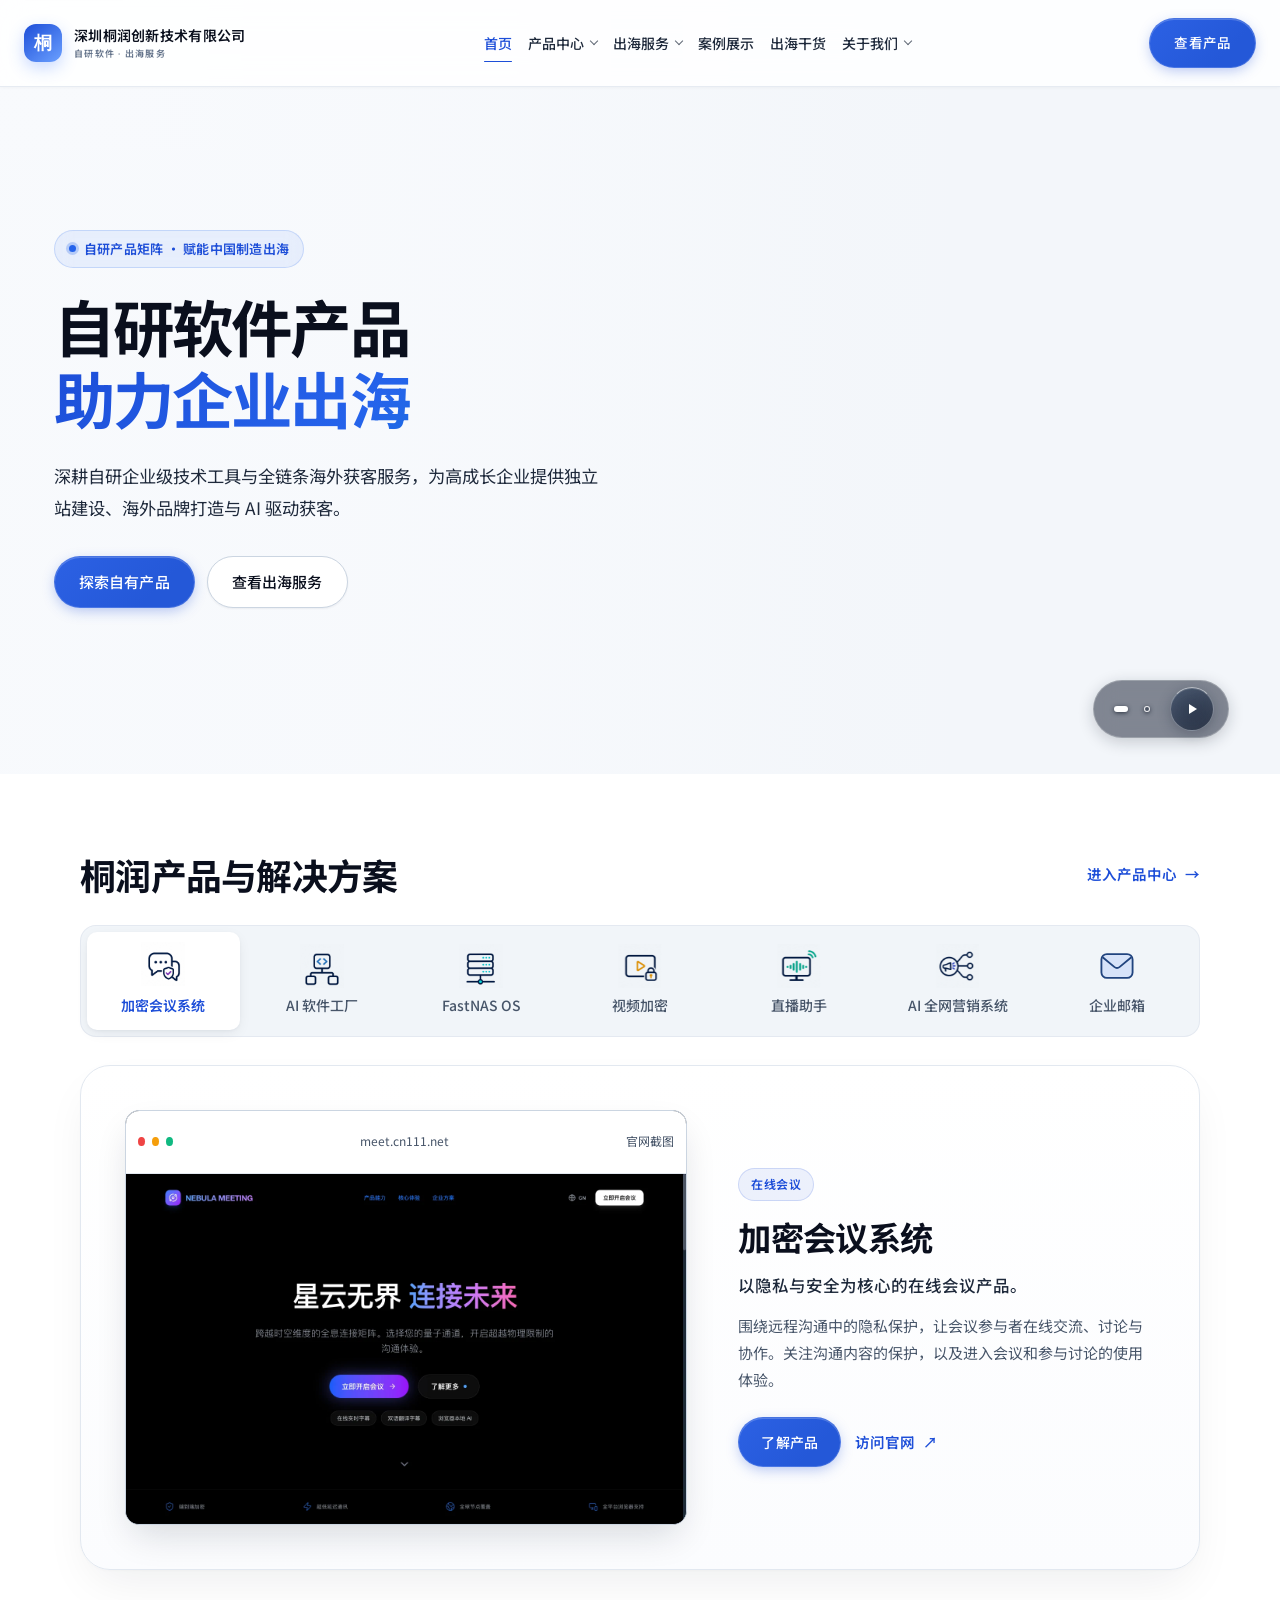
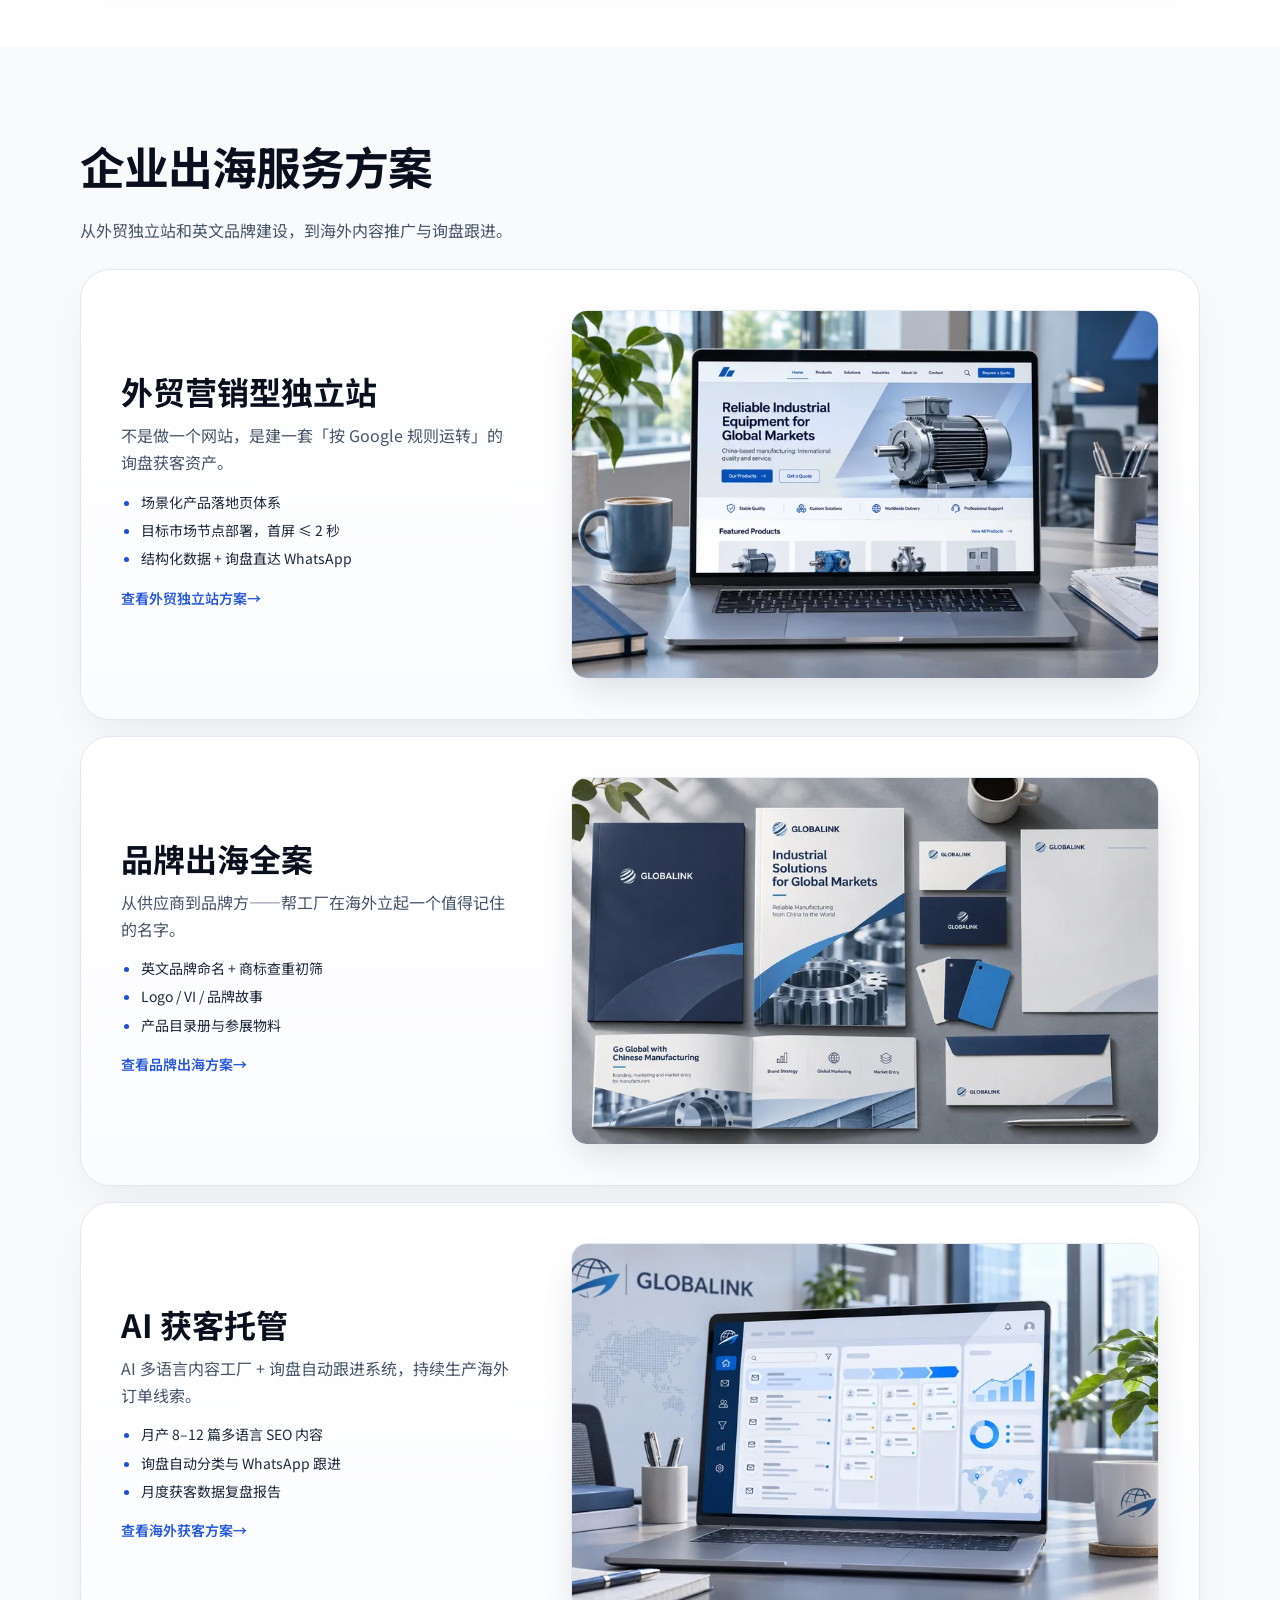
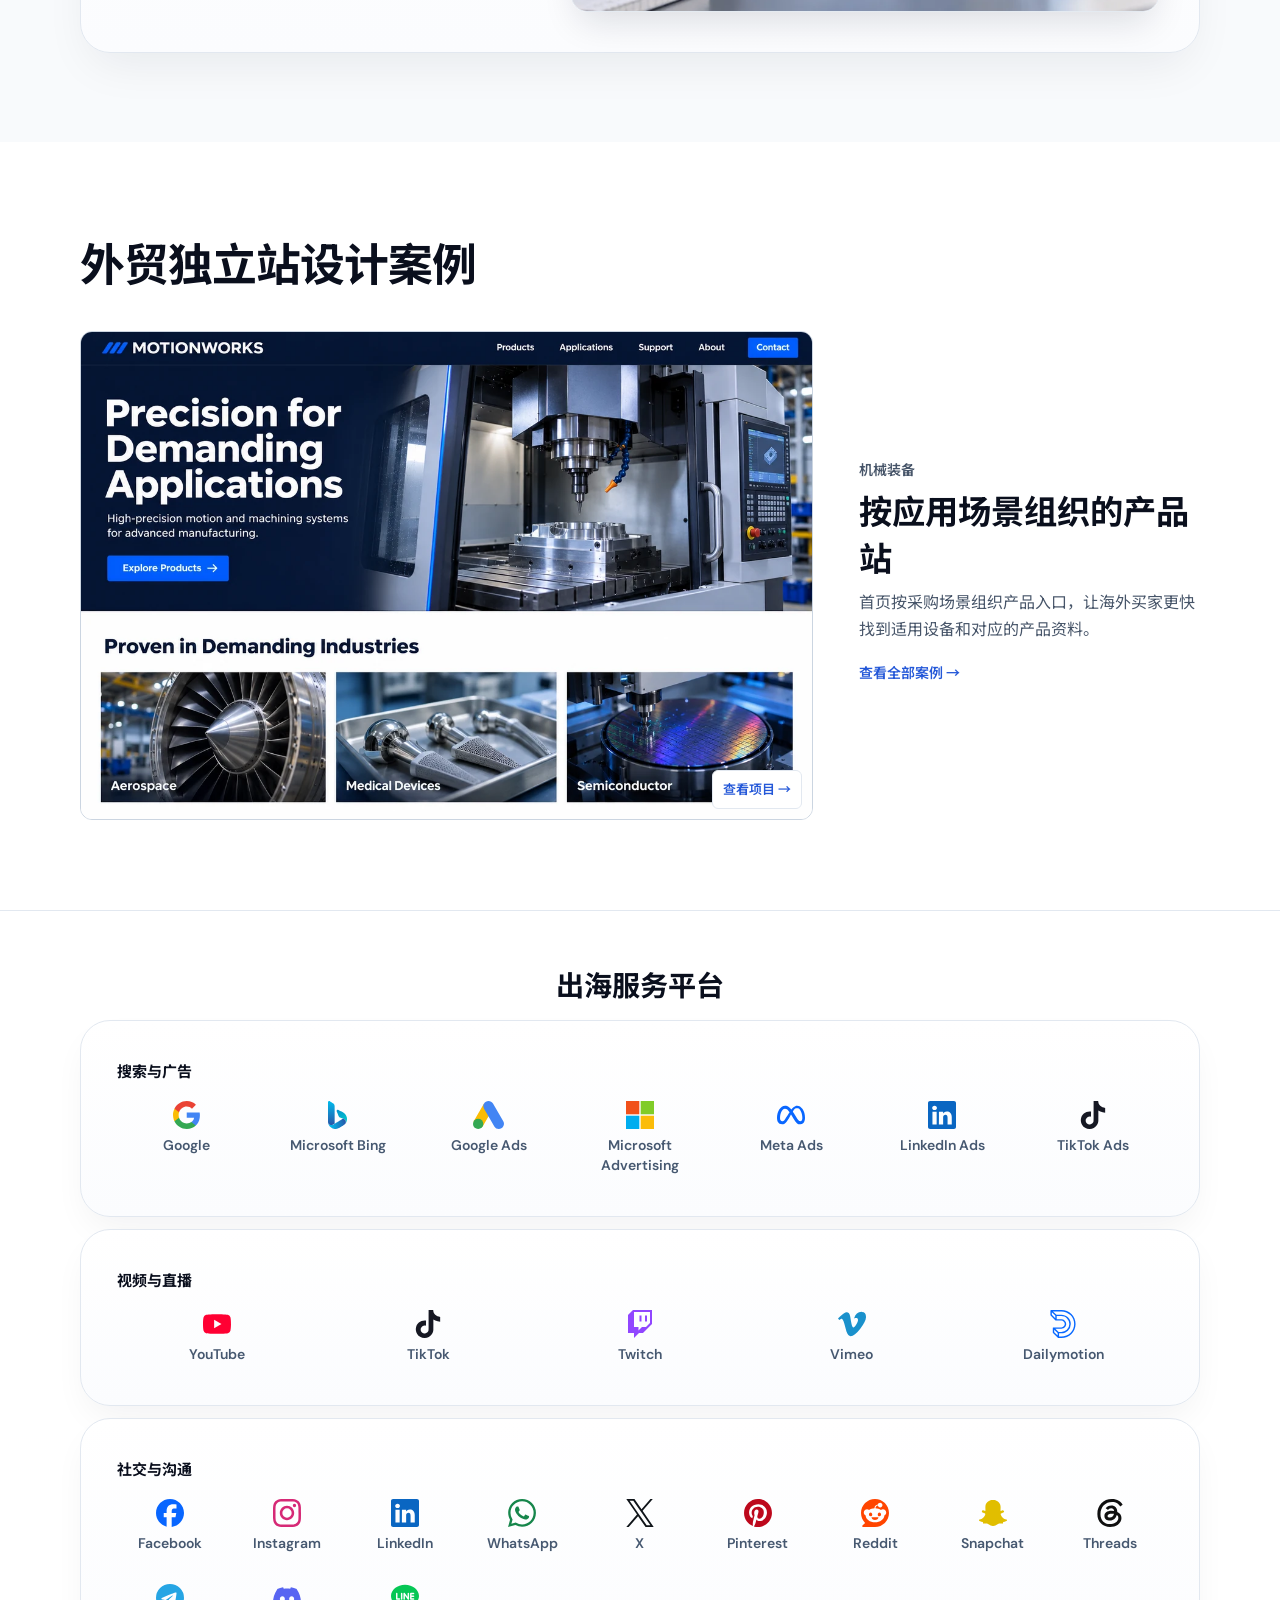
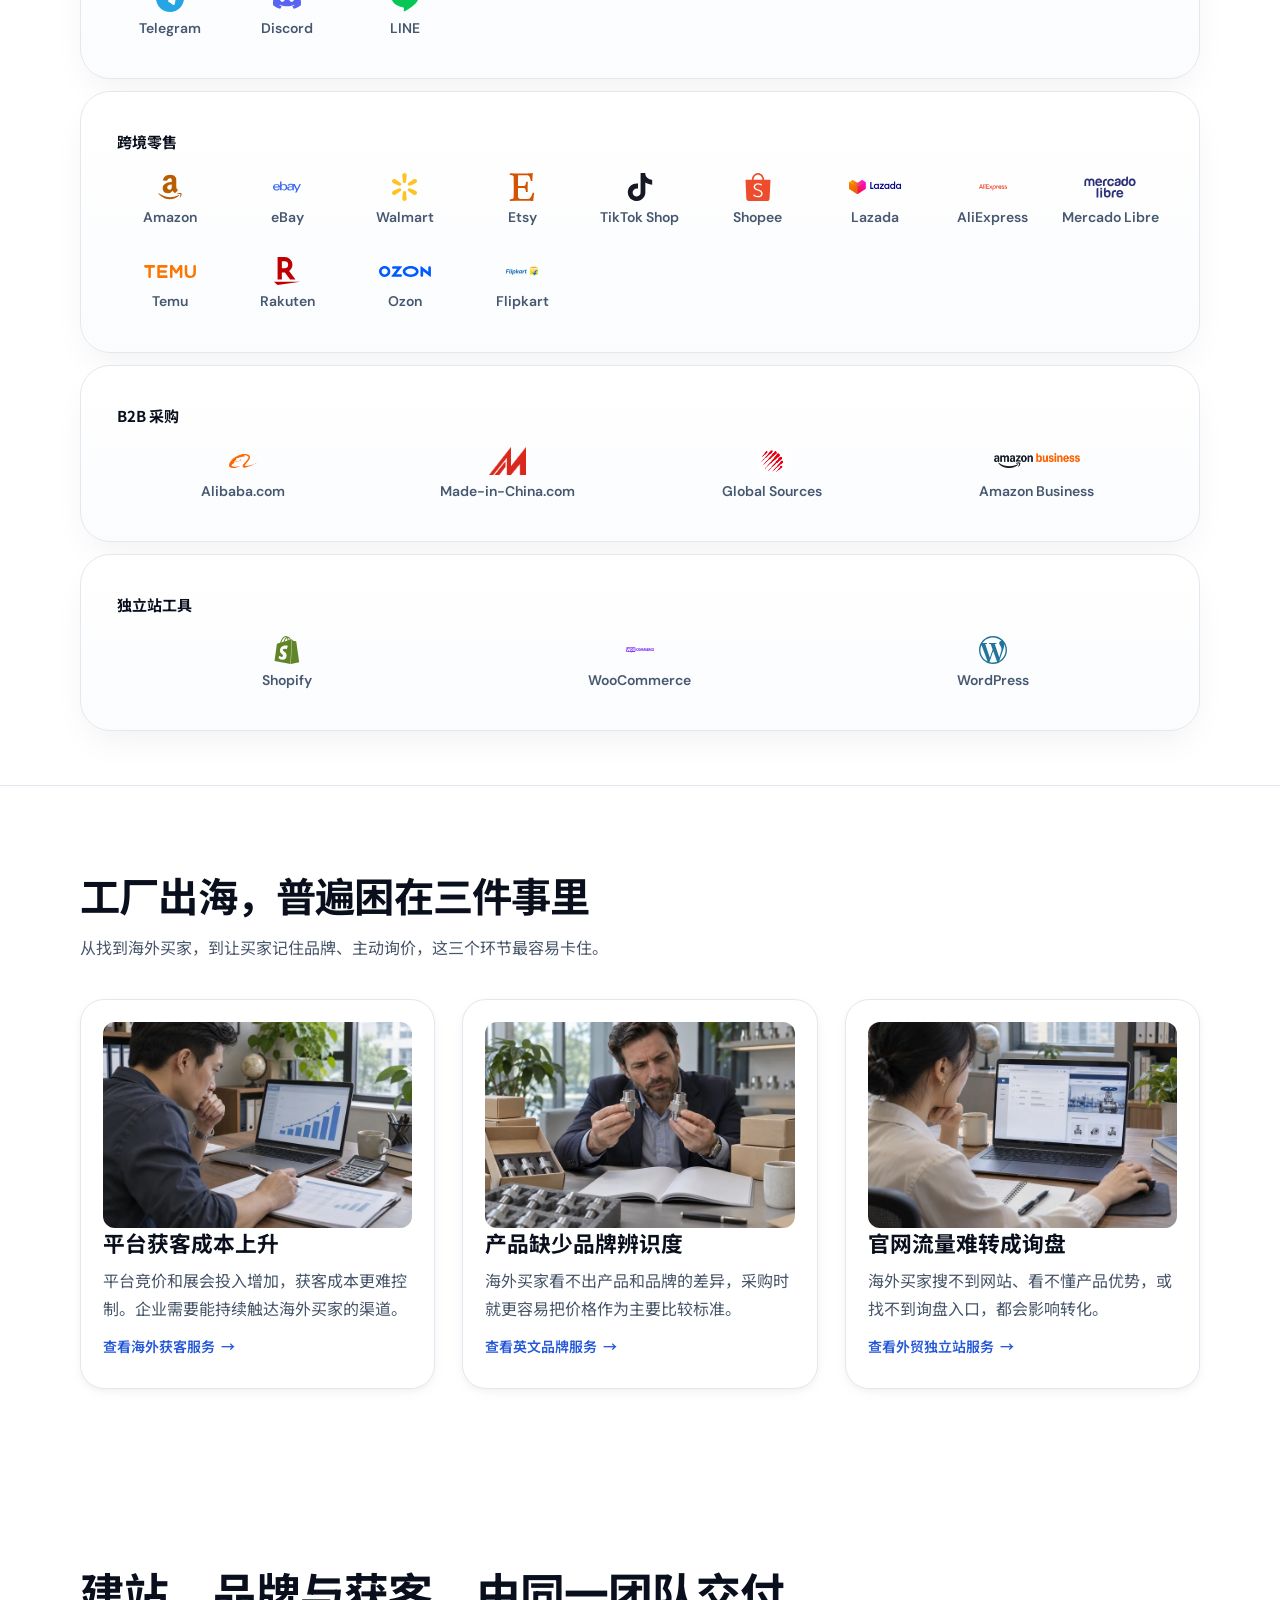
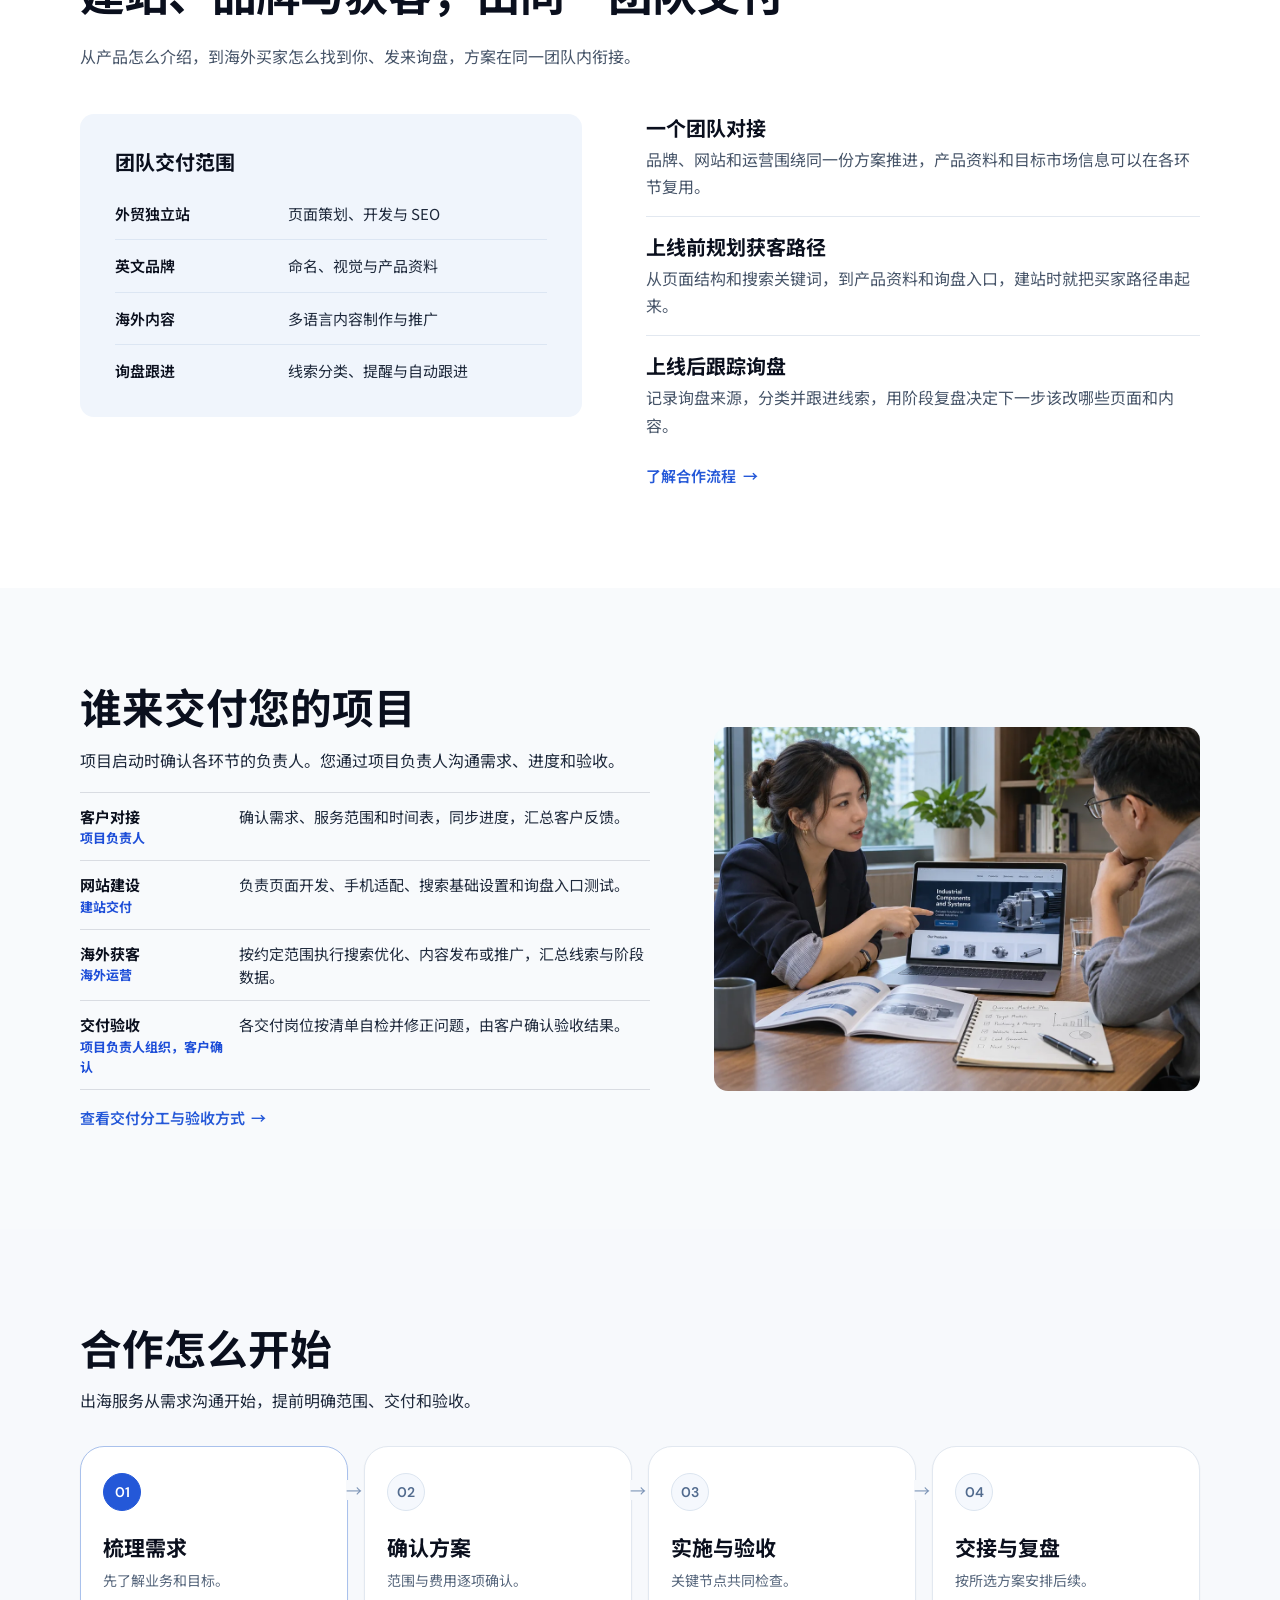
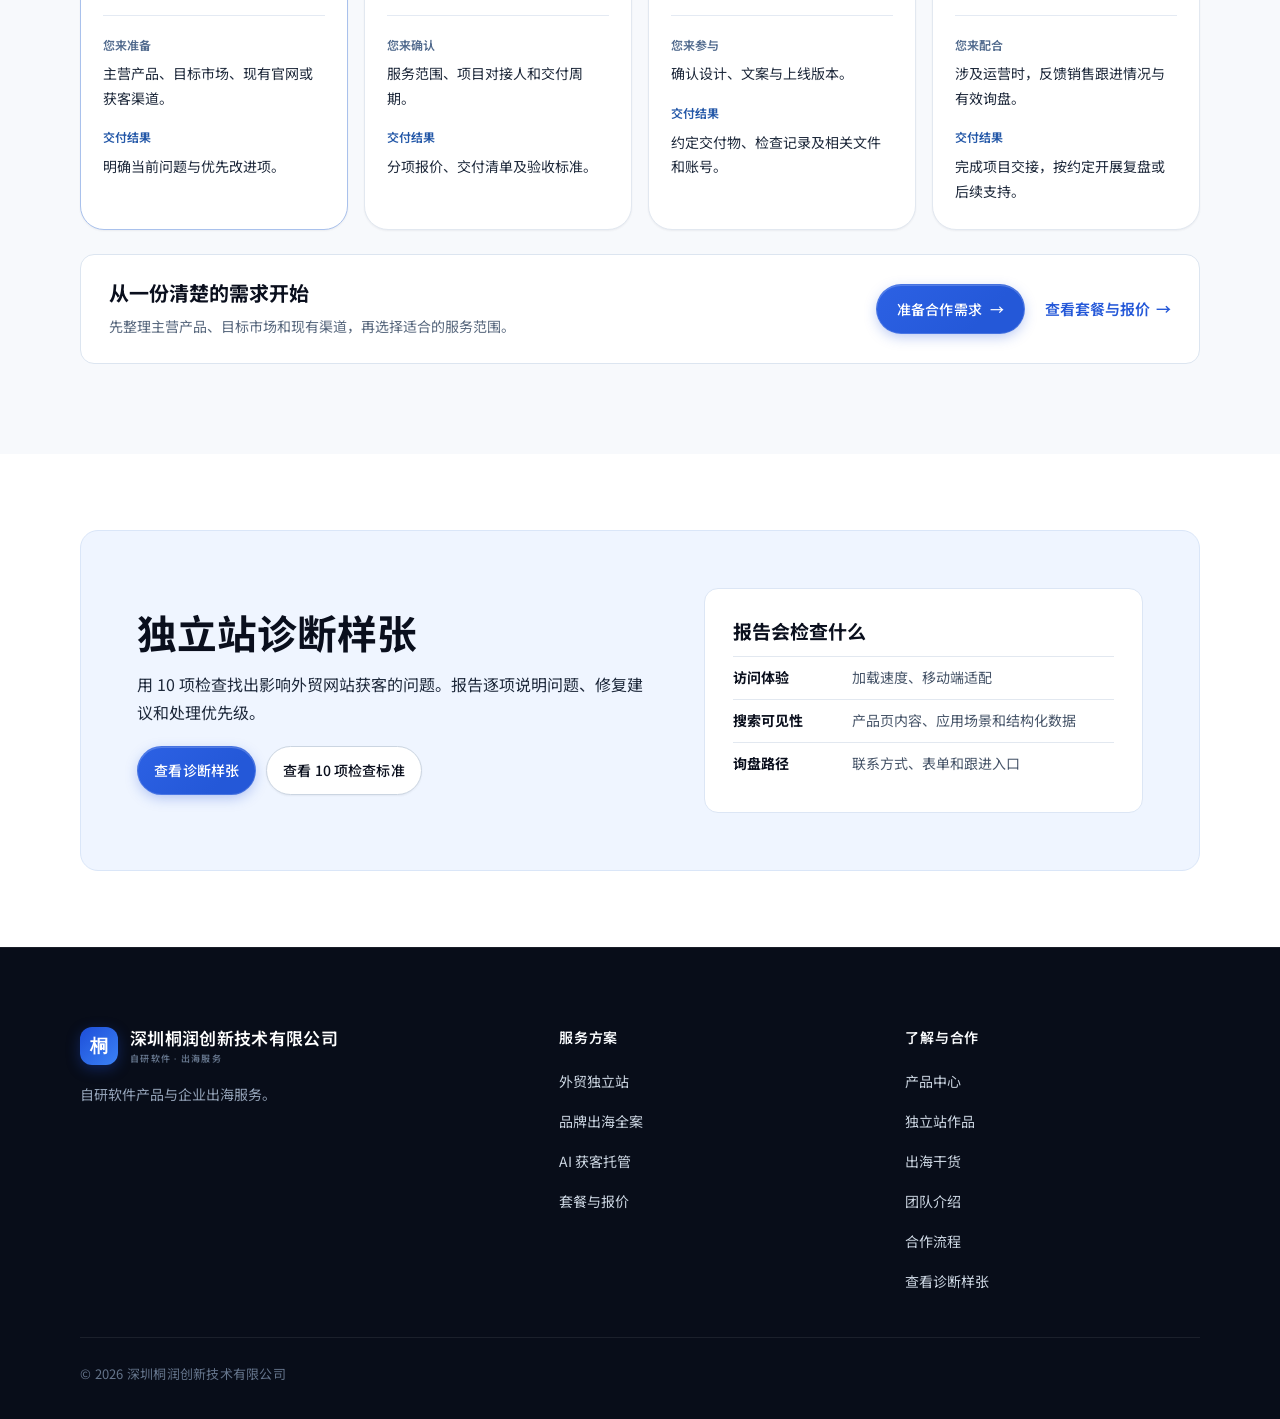
==== commit fc617810: "Publish enterprise email products and pricing" ====
--- a/index.html
+++ b/index.html
@@ -1 +1 @@
-<!DOCTYPE html><html lang="zh-CN"><head><meta charset="UTF-8"><meta name="viewport" content="width=device-width, initial-scale=1"><title>深圳桐润创新技术有限公司 · 自研软件产品与企业出海服务</title><meta name="description" content="了解桐润六项自有产品，以及外贸独立站、英文品牌和海外获客服务。"><link rel="icon" href="data:image/svg+xml,%3Csvg xmlns='http://www.w3.org/2000/svg' viewBox='0 0 64 64'%3E%3Crect width='64' height='64' rx='18' fill='%232f6bff'/%3E%3Cpath d='M18 40c8-18 20-18 28 0' fill='none' stroke='%23fff' stroke-width='4' stroke-linecap='round'/%3E%3Ccircle cx='32' cy='22' r='5' fill='%23fff'/%3E%3C/svg%3E"><link rel="preconnect" href="https://fonts.googleapis.com"><link rel="preconnect" href="https://fonts.gstatic.com" crossorigin><link href="https://fonts.googleapis.com/css2?family=DM+Sans:wght@400;500;600;700&family=Noto+Sans+SC:wght@400;500;600;700&display=swap" rel="stylesheet"><link rel="stylesheet" href="./assets/home.css?v=12"><link rel="stylesheet" href="./assets/navigation.css"><link rel="stylesheet" href="./assets/footer.css"><link rel="stylesheet" href="./assets/products.css"><script src="./assets/product-showcase.js" defer></script></head><body><a class="skip-link" href="#main-content">跳到主要内容</a><nav id="nav" aria-label="主导航"><div class="nav-in"><a class="logo" href="index.html"><div class="logo-mark" aria-hidden="true">桐</div><div class="logo-text">深圳桐润创新技术有限公司<small>自研软件 · 出海服务</small></div></a><div class="nav-links" id="navLinks"><a href="index.html">首页</a><details class="nav-group" name="primary-nav"><summary>产品中心</summary><div class="nav-submenu"><a href="products.html">查看全部产品</a><a href="products.html#meeting">加密会议系统</a><a href="products.html#software-factory">AI 软件工厂</a><a href="products.html#fastnas">FastNAS OS</a><a href="products.html#video-encryption">视频加密</a><a href="products.html#live-assistant">直播助手</a><a href="products.html#marketing">AI 全网营销系统</a></div></details><details class="nav-group" name="primary-nav"><summary>出海服务</summary><div class="nav-submenu"><a href="services.html#s1">外贸独立站</a><a href="services.html#s2">品牌出海全案</a><a href="services.html#s3">AI 获客托管</a><a href="services.html#pricing">套餐与报价</a><a href="diagnosis.html#report">查看诊断样张</a></div></details><a href="cases.html">案例展示</a><a href="insights.html">出海干货</a><details class="nav-group" name="primary-nav"><summary>关于我们</summary><div class="nav-submenu"><a href="about.html#founder">团队介绍</a><a href="index.html#process">服务流程</a></div></details></div><div class="nav-action"><a class="btn btn-primary" href="products.html">查看产品</a><button class="menu-btn" id="menuBtn" aria-controls="navLinks" aria-label="打开菜单" aria-expanded="false"><span></span><span></span></button></div></div></nav><main id="main-content" tabindex="-1"><header class="home-hero"><video class="hero-video" id="heroVideo" muted loop playsinline preload="none" aria-hidden="true"></video><div class="wrap hero-grid"><div class="hero-copy"><div class="hero-badge"><span class="hero-badge-dot"></span><span>自研产品矩阵 · 赋能中国制造出海</span></div><h1><span class="hero-title-lead">自研软件产品</span> <span>助力企业出海</span></h1><p class="hero-sub">深耕自研企业级技术工具与全链条海外获客服务，为高成长企业提供独立站建设、海外品牌打造与 AI 驱动获客。</p><div class="hero-cta"><a class="btn btn-primary" href="products.html">探索自有产品</a><a class="btn btn-line" href="services.html">查看出海服务</a></div></div></div><div class="hero-video-controls" id="heroVideoControls" role="group" aria-label="背景视频"><div class="hero-video-options"><button type="button" aria-pressed="true" aria-controls="heroVideo" data-src="./videos/monks-social-hero.mp4?v=6" data-poster="./images/monks-sizzle-poster.webp" aria-label="背景视效 1" title="背景视效 1"></button><button type="button" aria-pressed="false" aria-controls="heroVideo" data-src="./videos/intralink-masthead.mp4" data-poster="./images/intralink-masthead-poster.webp" aria-label="背景视效 2" title="背景视效 2"></button></div><button class="hero-video-toggle" type="button" id="heroVideoToggle" aria-controls="heroVideo" aria-label="播放背景" title="播放背景"></button></div></header><section class="home-products" aria-labelledby="products-title" data-product-showcase><div class="wrap"><div class="products-heading"><h2 id="products-title">桐润自有产品</h2><a class="products-link" href="products.html">进入产品中心 <span aria-hidden="true">→</span></a></div><div class="product-selector" role="tablist" aria-label="选择自有产品"><button class="product-tab" id="product-tab-meeting" type="button" role="tab" aria-selected="true" aria-controls="product-panel-meeting" tabindex="0" data-product-tab><div class="product-mark" style="background-position:0% 0%" aria-hidden="true"></div><span>加密会议系统</span></button><button class="product-tab" id="product-tab-software-factory" type="button" role="tab" aria-selected="false" aria-controls="product-panel-software-factory" tabindex="-1" data-product-tab><div class="product-mark" style="background-position:50% 0%" aria-hidden="true"></div><span>AI 软件工厂</span></button><button class="product-tab" id="product-tab-fastnas" type="button" role="tab" aria-selected="false" aria-controls="product-panel-fastnas" tabindex="-1" data-product-tab><div class="product-mark" style="background-position:100% 0%" aria-hidden="true"></div><span>FastNAS OS</span></button><button class="product-tab" id="product-tab-video-encryption" type="button" role="tab" aria-selected="false" aria-controls="product-panel-video-encryption" tabindex="-1" data-product-tab><div class="product-mark" style="background-position:0% 100%" aria-hidden="true"></div><span>视频加密</span></button><button class="product-tab" id="product-tab-live-assistant" type="button" role="tab" aria-selected="false" aria-controls="product-panel-live-assistant" tabindex="-1" data-product-tab><div class="product-mark" style="background-position:50% 100%" aria-hidden="true"></div><span>直播助手</span></button><button class="product-tab" id="product-tab-marketing" type="button" role="tab" aria-selected="false" aria-controls="product-panel-marketing" tabindex="-1" data-product-tab><div class="product-mark" style="background-position:100% 100%" aria-hidden="true"></div><span>AI 全网营销系统</span></button></div><div class="product-stage"><div class="product-panel product-panel-meeting" id="product-panel-meeting" role="tabpanel" tabindex="0" aria-labelledby="product-tab-meeting"><div class="product-panel-visual"><div class="product-browser"><div class="product-browser-bar"><span aria-hidden="true">● ● ●</span><span>meet.cn111.net</span><span>官网截图</span></div><a href="./images/products/meeting.webp" target="_blank" rel="noopener" aria-label="查看加密会议官网完整截图（新标签页）"><img src="./images/products/meeting.webp" alt="加密会议系统 NEBULA MEETING 官网真实页面" width="1440" height="900" decoding="async" loading="lazy"></a></div></div><div class="product-panel-copy"><p class="product-panel-kicker">在线会议</p><h3>加密会议系统</h3><p class="product-panel-summary">以隐私与安全为核心的在线会议产品。</p><p class="product-panel-description">围绕远程沟通中的隐私保护，让会议参与者在线交流、讨论与协作。关注沟通内容的保护，以及进入会议和参与讨论的使用体验。</p><div class="product-panel-actions"><a class="btn btn-primary" href="products.html#meeting">了解产品</a><a class="products-link" href="https://meet.cn111.net/" target="_blank" rel="noopener noreferrer">访问官网 <span aria-hidden="true">↗</span></a></div></div></div><div class="product-panel product-panel-software-factory" id="product-panel-software-factory" role="tabpanel" tabindex="0" aria-labelledby="product-tab-software-factory" hidden><div class="product-panel-visual"><div class="product-concept-visual"><p class="product-panel-kicker">产品概念</p><div class="product-mark" style="background-position:50% 0%" aria-hidden="true"></div><div class="product-concept-steps"><span>需求梳理</span><span>设计开发</span><span>检查交付</span></div></div></div><div class="product-panel-copy"><p class="product-panel-kicker">产品概念</p><h3>AI 软件工厂</h3><p class="product-panel-summary">把 AI 引入从需求到软件交付的开发过程。</p><p class="product-panel-description">将软件开发理解为一条从需求梳理、方案设计到编码、检查与交付的工作链。产品概念是让 AI 参与这条工作链，帮助团队组织开发任务与协作过程。</p><div class="product-panel-actions"><a class="btn btn-primary" href="products.html#software-factory">了解产品</a></div></div></div><div class="product-panel product-panel-fastnas" id="product-panel-fastnas" role="tabpanel" tabindex="0" aria-labelledby="product-tab-fastnas" hidden><div class="product-panel-visual"><div class="product-concept-visual"><p class="product-panel-kicker">产品概念</p><div class="product-mark" style="background-position:100% 0%" aria-hidden="true"></div><div class="product-concept-steps"><span>数字文件</span><span>存储设备</span><span>资料管理</span></div></div></div><div class="product-panel-copy"><p class="product-panel-kicker">产品概念</p><h3>FastNAS OS</h3><p class="product-panel-summary">围绕 NAS 设备与数字资料管理的操作系统。</p><p class="product-panel-description">面向网络存储的操作系统方向，让文件、存储设备与日常管理拥有统一的使用入口。关注企业和个人不断积累的数字资料如何组织、访问与管理。</p><div class="product-panel-actions"><a class="btn btn-primary" href="products.html#fastnas">了解产品</a></div></div></div><div class="product-panel product-panel-video-encryption" id="product-panel-video-encryption" role="tabpanel" tabindex="0" aria-labelledby="product-tab-video-encryption" hidden><div class="product-panel-visual"><div class="product-concept-visual"><p class="product-panel-kicker">产品概念</p><div class="product-mark" style="background-position:0% 100%" aria-hidden="true"></div><div class="product-concept-steps"><span>视频内容</span><span>观看范围</span><span>使用边界</span></div></div></div><div class="product-panel-copy"><p class="product-panel-kicker">产品概念</p><h3>视频加密</h3><p class="product-panel-summary">围绕视频内容保护与使用边界的产品。</p><p class="product-panel-description">视频在交付和传播过程中，内容所有者需要考虑哪些人可以观看、内容如何被使用。视频加密的产品概念围绕这些保护需求展开。</p><div class="product-panel-actions"><a class="btn btn-primary" href="products.html#video-encryption">了解产品</a></div></div></div><div class="product-panel product-panel-live-assistant" id="product-panel-live-assistant" role="tabpanel" tabindex="0" aria-labelledby="product-tab-live-assistant" hidden><div class="product-panel-visual"><div class="product-concept-visual"><p class="product-panel-kicker">产品概念</p><div class="product-mark" style="background-position:50% 100%" aria-hidden="true"></div><div class="product-concept-steps"><span>开播准备</span><span>内容呈现</span><span>现场操作</span></div></div></div><div class="product-panel-copy"><p class="product-panel-kicker">产品概念</p><h3>直播助手</h3><p class="product-panel-summary">围绕直播准备与现场操作的辅助工具。</p><p class="product-panel-description">直播包含开播准备、内容呈现和现场操作等连续环节。产品概念是为主播和运营人员提供辅助，把注意力更多留给内容与观众交流。</p><div class="product-panel-actions"><a class="btn btn-primary" href="products.html#live-assistant">了解产品</a></div></div></div><div class="product-panel product-panel-marketing" id="product-panel-marketing" role="tabpanel" tabindex="0" aria-labelledby="product-tab-marketing" hidden><div class="product-panel-visual"><div class="product-concept-visual"><p class="product-panel-kicker">产品概念</p><div class="product-mark" style="background-position:100% 100%" aria-hidden="true"></div><div class="product-concept-steps"><span>营销内容</span><span>传播渠道</span><span>后续跟进</span></div></div></div><div class="product-panel-copy"><p class="product-panel-kicker">产品概念</p><h3>AI 全网营销系统</h3><p class="product-panel-summary">围绕多渠道营销工作组织与执行的 AI 系统。</p><p class="product-panel-description">企业营销需要连接内容、渠道和后续跟进。产品概念是把 AI 引入这些工作环节，帮助团队从整体上规划和组织营销工作。</p><div class="product-panel-actions"><a class="btn btn-primary" href="products.html#marketing">了解产品</a></div></div></div></div></div></section><section class="soft" id="services" aria-labelledby="services-title"><div class="wrap"><div class="sec-head"><h2 id="services-title">企业出海服务方案</h2><p>从外贸独立站和英文品牌建设，到海外内容推广与询盘跟进。</p></div><div class="service-tabs" data-tab-list role="tablist" aria-label="选择服务方案" hidden><button type="button" role="tab" id="service-tab-1" aria-controls="service-panel-1">外贸独立站</button><button type="button" role="tab" id="service-tab-2" aria-controls="service-panel-2">品牌出海</button><button type="button" role="tab" id="service-tab-3" aria-controls="service-panel-3">海外获客</button></div><div class="service-panels"><article class="service-panel" role="tabpanel" id="service-panel-1" aria-labelledby="service-tab-1" tabindex="0"><div class="service-copy"><h3>外贸营销型独立站</h3><p>不是做一个网站，是建一套「按 Google 规则运转」的询盘获客资产。</p><ul><li>场景化产品落地页体系</li><li>目标市场节点部署，首屏 ≤ 2 秒</li><li>结构化数据 + 询盘直达 WhatsApp</li></ul><a class="more" href="services.html#s1">查看外贸独立站方案<span aria-hidden="true"> →</span></a></div><img class="service-image" src="./images/service-website.webp" alt="英文外贸独立站页面示意" width="800" height="500" loading="lazy" decoding="async"></article><article class="service-panel" role="tabpanel" id="service-panel-2" aria-labelledby="service-tab-2" tabindex="0"><div class="service-copy"><h3>品牌出海全案</h3><p>从供应商到品牌方——帮工厂在海外立起一个值得记住的名字。</p><ul><li>英文品牌命名 + 商标查重初筛</li><li>Logo / VI / 品牌故事</li><li>产品目录册与参展物料</li></ul><a class="more" href="services.html#s2">查看品牌出海方案<span aria-hidden="true"> →</span></a></div><img class="service-image" src="./images/service-brand-identity.webp" alt="英文品牌目录册与视觉物料示意" width="800" height="500" loading="lazy" decoding="async"></article><article class="service-panel" role="tabpanel" id="service-panel-3" aria-labelledby="service-tab-3" tabindex="0"><div class="service-copy"><h3>AI 获客托管</h3><p>AI 多语言内容工厂 + 询盘自动跟进系统，持续生产海外订单线索。</p><ul><li>月产 8–12 篇多语言 SEO 内容</li><li>询盘自动分类与 WhatsApp 跟进</li><li>月度获客数据复盘报告</li></ul><a class="more" href="services.html#s3">查看海外获客方案<span aria-hidden="true"> →</span></a></div><img class="service-image" src="./images/service-lead-management.webp" alt="海外询盘管理和跟进界面示意" width="800" height="500" loading="lazy" decoding="async"></article></div></div></section><section id="works" aria-labelledby="works-title"><div class="wrap"><div class="sec-head"><h2 id="works-title">外贸独立站设计案例</h2></div><div class="work-grid"><article class="work-project work-feature"><a class="work-preview" href="work-mechanical.html" aria-label="查看机械装备项目详情"><img src="./images/work-mechanical.webp" alt="机械装备外贸独立站首页设计样例" width="1200" height="800" loading="lazy" decoding="async"><span class="work-link" aria-hidden="true">查看项目 →</span></a><div class="work-copy"><p class="work-industry">机械装备</p><h3>按应用场景组织的产品站</h3><p class="work-summary">首页按采购场景组织产品入口，让海外买家更快找到适用设备和对应的产品资料。</p><a class="work-more" href="cases.html">查看全部案例 →</a></div></article></div></div></section><section class="strip" aria-labelledby="platforms-label"><div class="wrap strip-in"><h2 id="platforms-label">出海服务平台</h2><div class="platform-tabs" data-tab-list role="tablist" aria-label="平台类别" hidden><button type="button" role="tab" id="platform-tab-1" aria-controls="platform-group-1">搜索与广告</button><button type="button" role="tab" id="platform-tab-2" aria-controls="platform-group-2">视频与直播</button><button type="button" role="tab" id="platform-tab-3" aria-controls="platform-group-3">社交与沟通</button><button type="button" role="tab" id="platform-tab-4" aria-controls="platform-group-4">跨境零售</button><button type="button" role="tab" id="platform-tab-5" aria-controls="platform-group-5">B2B 采购</button><button type="button" role="tab" id="platform-tab-6" aria-controls="platform-group-6">独立站工具</button></div><div class="platform-groups"><div class="platform-group" role="tabpanel" id="platform-group-1" aria-labelledby="platform-tab-1" tabindex="0"><h3>搜索与广告</h3><ul class="platform-list"><li><button class="platform-button" type="button" aria-describedby="platform-description-0-0"><img src="./images/brands/google.svg" width="52" height="28" alt="" loading="lazy" decoding="async"><span>Google</span></button><span id="platform-description-0-0" hidden>搜索引擎。通过 SEO 让海外买家找到企业官网、产品页和选型资料。</span></li><li><button class="platform-button" type="button" aria-describedby="platform-description-0-1"><img src="./images/brands/bing.svg" width="52" height="28" alt="" loading="lazy" decoding="async"><span>Microsoft Bing</span></button><span id="platform-description-0-1" hidden>微软搜索引擎。可通过 Bing Webmaster Tools 检查网页收录和自然搜索表现。</span></li><li><button class="platform-button" type="button" aria-describedby="platform-description-0-2"><img src="./images/brands/google-ads.svg" width="52" height="28" alt="" loading="lazy" decoding="async"><span>Google Ads</span></button><span id="platform-description-0-2" hidden>谷歌广告平台，可投放搜索、购物和视频广告，用于引流和获取询盘。</span></li><li><button class="platform-button" type="button" aria-describedby="platform-description-0-3"><img src="./images/brands/microsoft-icon.svg" width="52" height="28" alt="" loading="lazy" decoding="async"><span>Microsoft Advertising</span></button><span id="platform-description-0-3" hidden>微软广告平台，可在 Bing 等搜索入口投放广告，触达主动搜索产品的买家。</span></li><li><button class="platform-button" type="button" aria-describedby="platform-description-0-4"><img src="./images/brands/meta.svg" width="52" height="28" alt="" loading="lazy" decoding="async"><span>Meta Ads</span></button><span id="platform-description-0-4" hidden>Meta 广告平台，可在 Facebook 和 Instagram 投放品牌推广、引流与线索广告。</span></li><li><button class="platform-button" type="button" aria-describedby="platform-description-0-5"><img src="./images/brands/linkedin.svg" width="52" height="28" alt="" loading="lazy" decoding="async"><span>LinkedIn Ads</span></button><span id="platform-description-0-5" hidden>职业社交广告平台，可按行业、职位和公司等条件触达 B2B 受众。</span></li><li><button class="platform-button" type="button" aria-describedby="platform-description-0-6"><img src="./images/brands/tiktok.svg" width="52" height="28" alt="" loading="lazy" decoding="async"><span>TikTok Ads</span></button><span id="platform-description-0-6" hidden>TikTok 的广告投放工具，可用短视频推广产品并衡量广告效果。</span></li></ul></div><div class="platform-group" role="tabpanel" id="platform-group-2" aria-labelledby="platform-tab-2" tabindex="0"><h3>视频与直播</h3><ul class="platform-list"><li><button class="platform-button" type="button" aria-describedby="platform-description-1-0"><img src="./images/brands/youtube.svg" width="52" height="28" alt="" loading="lazy" decoding="async"><span>YouTube</span></button><span id="platform-description-1-0" hidden>视频和直播平台，适合发布产品演示、安装教程与品牌故事。</span></li><li><button class="platform-button" type="button" aria-describedby="platform-description-1-1"><img src="./images/brands/tiktok.svg" width="52" height="28" alt="" loading="lazy" decoding="async"><span>TikTok</span></button><span id="platform-description-1-1" hidden>短视频平台，适合用产品实拍和使用场景触达海外受众。</span></li><li><button class="platform-button" type="button" aria-describedby="platform-description-1-2"><img src="./images/brands/twitch.svg" width="52" height="28" alt="" loading="lazy" decoding="async"><span>Twitch</span></button><span id="platform-description-1-2" hidden>以直播为主的平台，适合实时演示、活动和社群互动。</span></li><li><button class="platform-button" type="button" aria-describedby="platform-description-1-3"><img src="./images/brands/vimeo.svg" width="52" height="28" alt="" loading="lazy" decoding="async"><span>Vimeo</span></button><span id="platform-description-1-3" hidden>视频托管平台，适合在官网嵌入品牌片和产品视频。</span></li><li><button class="platform-button" type="button" aria-describedby="platform-description-1-4"><img src="./images/brands/dailymotion.svg" width="52" height="28" alt="" loading="lazy" decoding="async"><span>Dailymotion</span></button><span id="platform-description-1-4" hidden>视频发布平台，可用于分发品牌和产品视频。</span></li></ul></div><div class="platform-group" role="tabpanel" id="platform-group-3" aria-labelledby="platform-tab-3" tabindex="0"><h3>社交与沟通</h3><ul class="platform-list"><li><button class="platform-button" type="button" aria-describedby="platform-description-2-0"><img src="./images/brands/facebook.svg" width="52" height="28" alt="" loading="lazy" decoding="async"><span>Facebook</span></button><span id="platform-description-2-0" hidden>社交平台，可通过品牌主页、群组和广告触达海外客户。</span></li><li><button class="platform-button" type="button" aria-describedby="platform-description-2-1"><img src="./images/brands/instagram.svg" width="52" height="28" alt="" loading="lazy" decoding="async"><span>Instagram</span></button><span id="platform-description-2-1" hidden>以图片、短视频和动态为主，适合展示产品和品牌视觉。</span></li><li><button class="platform-button" type="button" aria-describedby="platform-description-2-2"><img src="./images/brands/linkedin.svg" width="52" height="28" alt="" loading="lazy" decoding="async"><span>LinkedIn</span></button><span id="platform-description-2-2" hidden>职业社交平台，适合建立企业形象、拓展 B2B 客户和合作伙伴。</span></li><li><button class="platform-button" type="button" aria-describedby="platform-description-2-3"><img src="./images/brands/whatsapp.svg" width="52" height="28" alt="" loading="lazy" decoding="async"><span>WhatsApp</span></button><span id="platform-description-2-3" hidden>即时通讯工具，适合承接海外询盘、发送资料和跟进客户。</span></li><li><button class="platform-button" type="button" aria-describedby="platform-description-2-4"><img src="./images/brands/x.svg" width="52" height="28" alt="" loading="lazy" decoding="async"><span>X</span></button><span id="platform-description-2-4" hidden>实时社交平台，适合发布企业动态和参与行业讨论。</span></li><li><button class="platform-button" type="button" aria-describedby="platform-description-2-5"><img src="./images/brands/pinterest.svg" width="52" height="28" alt="" loading="lazy" decoding="async"><span>Pinterest</span></button><span id="platform-description-2-5" hidden>视觉灵感搜索平台，适合展示家居、服饰和设计类产品。</span></li><li><button class="platform-button" type="button" aria-describedby="platform-description-2-6"><img src="./images/brands/reddit.svg" width="52" height="28" alt="" loading="lazy" decoding="async"><span>Reddit</span></button><span id="platform-description-2-6" hidden>话题社区平台，适合了解目标市场的真实讨论和需求。</span></li><li><button class="platform-button" type="button" aria-describedby="platform-description-2-7"><img src="./images/brands/snapchat.svg" width="52" height="28" alt="" loading="lazy" decoding="async"><span>Snapchat</span></button><span id="platform-description-2-7" hidden>以短视频和限时动态为主，适合创意内容和品牌推广。</span></li><li><button class="platform-button" type="button" aria-describedby="platform-description-2-8"><img src="./images/brands/threads.svg" width="52" height="28" alt="" loading="lazy" decoding="async"><span>Threads</span></button><span id="platform-description-2-8" hidden>以文字和话题讨论为主，可用于发布品牌动态和互动。</span></li><li><button class="platform-button" type="button" aria-describedby="platform-description-2-9"><img src="./images/brands/telegram.svg" width="52" height="28" alt="" loading="lazy" decoding="async"><span>Telegram</span></button><span id="platform-description-2-9" hidden>即时通讯工具，支持群组和频道，可发布资讯和维护社群。</span></li><li><button class="platform-button" type="button" aria-describedby="platform-description-2-10"><img src="./images/brands/discord.svg" width="52" height="28" alt="" loading="lazy" decoding="async"><span>Discord</span></button><span id="platform-description-2-10" hidden>支持分频道交流的社群平台，适合维护用户和产品社区。</span></li><li><button class="platform-button" type="button" aria-describedby="platform-description-2-11"><img src="./images/brands/line.svg" width="52" height="28" alt="" loading="lazy" decoding="async"><span>LINE</span></button><span id="platform-description-2-11" hidden>即时通讯工具，可用于与客户沟通及运营品牌官方账号。</span></li></ul></div><div class="platform-group" role="tabpanel" id="platform-group-4" aria-labelledby="platform-tab-4" tabindex="0"><h3>跨境零售</h3><ul class="platform-list"><li><button class="platform-button" type="button" aria-describedby="platform-description-3-0"><img src="./images/brands/amazon.svg" width="52" height="28" alt="" loading="lazy" decoding="async"><span>Amazon</span></button><span id="platform-description-3-0" hidden>综合电商平台，企业可上架商品，面向各站点的消费者销售。</span></li><li><button class="platform-button" type="button" aria-describedby="platform-description-3-1"><img src="./images/brands/ebay.svg" width="52" height="28" alt="" loading="lazy" decoding="async"><span>eBay</span></button><span id="platform-description-3-1" hidden>支持一口价和拍卖的电商平台，适合多品类跨境零售。</span></li><li><button class="platform-button" type="button" aria-describedby="platform-description-3-2"><img src="./images/brands/walmart.svg" width="52" height="28" alt="" loading="lazy" decoding="async"><span>Walmart</span></button><span id="platform-description-3-2" hidden>沃尔玛线上市场，第三方卖家可通过 Marketplace 销售商品。</span></li><li><button class="platform-button" type="button" aria-describedby="platform-description-3-3"><img src="./images/brands/etsy.svg" width="52" height="28" alt="" loading="lazy" decoding="async"><span>Etsy</span></button><span id="platform-description-3-3" hidden>电商平台，以原创设计、手工制品和复古商品为特色。</span></li><li><button class="platform-button" type="button" aria-describedby="platform-description-3-4"><img src="./images/brands/tiktok.svg" width="52" height="28" alt="" loading="lazy" decoding="async"><span>TikTok Shop</span></button><span id="platform-description-3-4" hidden>内容电商平台，可通过短视频和直播展示并销售商品。</span></li><li><button class="platform-button" type="button" aria-describedby="platform-description-3-5"><img src="./images/brands/shopee.svg" width="52" height="28" alt="" loading="lazy" decoding="async"><span>Shopee</span></button><span id="platform-description-3-5" hidden>电商平台，覆盖东南亚等市场，支持品牌开店和本地化销售。</span></li><li><button class="platform-button" type="button" aria-describedby="platform-description-3-6"><img src="./images/brands/lazada.svg" width="52" height="28" alt="" loading="lazy" decoding="async"><span>Lazada</span></button><span id="platform-description-3-6" hidden>东南亚电商平台，可用于商品上架和跨境零售。</span></li><li><button class="platform-button" type="button" aria-describedby="platform-description-3-7"><img src="./images/brands/aliexpress.svg" width="52" height="28" alt="" loading="lazy" decoding="async"><span>AliExpress</span></button><span id="platform-description-3-7" hidden>面向海外消费者的跨境零售平台，支持商家开店销售。</span></li><li><button class="platform-button" type="button" aria-describedby="platform-description-3-8"><img src="./images/brands/mercadolibre.svg" width="52" height="28" alt="" loading="lazy" decoding="async"><span>Mercado Libre</span></button><span id="platform-description-3-8" hidden>拉丁美洲电商平台，可用于当地市场的商品销售。</span></li><li><button class="platform-button" type="button" aria-describedby="platform-description-3-9"><img src="./images/brands/temu.svg" width="52" height="28" alt="" loading="lazy" decoding="async"><span>Temu</span></button><span id="platform-description-3-9" hidden>面向消费者的跨境电商平台，支持多品类商品销售。</span></li><li><button class="platform-button" type="button" aria-describedby="platform-description-3-10"><img src="./images/brands/rakuten.svg" width="52" height="28" alt="" loading="lazy" decoding="async"><span>Rakuten</span></button><span id="platform-description-3-10" hidden>日本电商平台，可通过乐天市场开店销售商品。</span></li><li><button class="platform-button" type="button" aria-describedby="platform-description-3-11"><img src="./images/brands/ozon.svg" width="52" height="28" alt="" loading="lazy" decoding="async"><span>Ozon</span></button><span id="platform-description-3-11" hidden>俄罗斯电商平台，提供商品上架和线上销售渠道。</span></li><li><button class="platform-button" type="button" aria-describedby="platform-description-3-12"><img src="./images/brands/flipkart.svg" width="52" height="28" alt="" loading="lazy" decoding="async"><span>Flipkart</span></button><span id="platform-description-3-12" hidden>印度电商平台，覆盖电子产品、服饰和家居等品类。</span></li></ul></div><div class="platform-group" role="tabpanel" id="platform-group-5" aria-labelledby="platform-tab-5" tabindex="0"><h3>B2B 采购</h3><ul class="platform-list"><li><button class="platform-button" type="button" aria-describedby="platform-description-4-0"><img src="./images/brands/alibabadotcom.svg" width="52" height="28" alt="" loading="lazy" decoding="async"><span>Alibaba.com</span></button><span id="platform-description-4-0" hidden>跨境 B2B 平台，适合展示产品、承接批量采购和外贸询盘。</span></li><li><button class="platform-button" type="button" aria-describedby="platform-description-4-1"><img src="./images/brands/made-in-china.png" width="52" height="28" alt="" loading="lazy" decoding="async"><span>Made-in-China.com</span></button><span id="platform-description-4-1" hidden>中国制造网，连接中国供应商与海外采购商，支持产品展示和采购询价。</span></li><li><button class="platform-button" type="button" aria-describedby="platform-description-4-2"><img src="./images/brands/global-sources.png" width="52" height="28" alt="" loading="lazy" decoding="async"><span>Global Sources</span></button><span id="platform-description-4-2" hidden>环球资源，连接海外采购商和供应商，覆盖线上采购与线下展会。</span></li><li><button class="platform-button" type="button" aria-describedby="platform-description-4-3"><img src="./images/brands/amazon-business.png" width="52" height="28" alt="" loading="lazy" decoding="async"><span>Amazon Business</span></button><span id="platform-description-4-3" hidden>亚马逊面向企业和机构的采购平台，支持企业定价与批量采购。</span></li></ul></div><div class="platform-group" role="tabpanel" id="platform-group-6" aria-labelledby="platform-tab-6" tabindex="0"><h3>独立站工具</h3><ul class="platform-list"><li><button class="platform-button" type="button" aria-describedby="platform-description-5-0"><img src="./images/brands/shopify.svg" width="52" height="28" alt="" loading="lazy" decoding="async"><span>Shopify</span></button><span id="platform-description-5-0" hidden>独立电商建站平台，支持商品管理、结账与订单处理。</span></li><li><button class="platform-button" type="button" aria-describedby="platform-description-5-1"><img src="./images/brands/woocommerce.svg" width="52" height="28" alt="" loading="lazy" decoding="async"><span>WooCommerce</span></button><span id="platform-description-5-1" hidden>WordPress 电商插件，可为网站添加商品、购物车和结账功能。</span></li><li><button class="platform-button" type="button" aria-describedby="platform-description-5-2"><img src="./images/brands/wordpress.svg" width="52" height="28" alt="" loading="lazy" decoding="async"><span>WordPress</span></button><span id="platform-description-5-2" hidden>内容管理系统，适合建设企业官网、产品目录和内容站。</span></li></ul></div></div></div></section><section id="pain" aria-labelledby="pain-title"><div class="wrap"><div class="pain-heading"><h2 id="pain-title">工厂出海，普遍困在三件事里</h2><p>从找到海外买家，到让买家记住品牌、主动询价，这三个环节最容易卡住。</p></div><div class="pain-grid"><article class="pain-item"><img class="pain-image" src="./images/pain-platform-cost.webp" alt="外贸负责人核对线上推广预算" width="720" height="480" loading="lazy" decoding="async"><div class="pain-copy"><h3>平台获客成本上升</h3><p>平台竞价和展会投入增加，获客成本更难控制。企业需要能持续触达海外买家的渠道。</p><a class="pain-link" href="services.html#s3">查看海外获客服务<span aria-hidden="true"> →</span></a></div></article><article class="pain-item"><img class="pain-image" src="./images/pain-brand-recognition.webp" alt="采购人员比较外观相近的无品牌产品样品" width="720" height="480" loading="lazy" decoding="async"><div class="pain-copy"><h3>产品缺少品牌辨识度</h3><p>海外买家看不出产品和品牌的差异，采购时就更容易把价格作为主要比较标准。</p><a class="pain-link" href="services.html#s2">查看英文品牌服务<span aria-hidden="true"> →</span></a></div></article><article class="pain-item"><img class="pain-image" src="./images/pain-low-inquiries.webp" alt="外贸销售人员查看网站询盘收件箱" width="720" height="480" loading="lazy" decoding="async"><div class="pain-copy"><h3>官网流量难转成询盘</h3><p>海外买家搜不到网站、看不懂产品优势，或找不到询盘入口，都会影响转化。</p><a class="pain-link" href="services.html#s1">查看外贸独立站服务<span aria-hidden="true"> →</span></a></div></article></div></div></section><section id="why" aria-labelledby="why-title"><div class="wrap"><div class="sec-head"><h2 id="why-title">建站、品牌与获客，由同一团队交付</h2><p>从产品怎么介绍，到海外买家怎么找到你、发来询盘，方案在同一团队内衔接。</p></div><div class="why-grid"><div class="why-scope"><h3>团队交付范围</h3><dl><div><dt>外贸独立站</dt><dd>页面策划、开发与 SEO</dd></div><div><dt>英文品牌</dt><dd>命名、视觉与产品资料</dd></div><div><dt>海外内容</dt><dd>多语言内容制作与推广</dd></div><div><dt>询盘跟进</dt><dd>线索分类、提醒与自动跟进</dd></div></dl></div><div class="why-delivery"><div><h3>一个团队对接</h3><p>品牌、网站和运营围绕同一份方案推进，产品资料和目标市场信息可以在各环节复用。</p></div><div><h3>上线前规划获客路径</h3><p>从页面结构和搜索关键词，到产品资料和询盘入口，建站时就把买家路径串起来。</p></div><div><h3>上线后跟踪询盘</h3><p>记录询盘来源，分类并跟进线索，用阶段复盘决定下一步该改哪些页面和内容。</p></div><a href="#process" class="why-link">了解合作流程 <span aria-hidden="true">→</span></a></div></div></div></section><section class="warm" id="founder" aria-labelledby="founder-title"><div class="wrap founder-grid"><div class="team-copy"><h2 id="founder-title">谁来交付您的项目</h2><p class="team-intro">项目启动时确认各环节的负责人。您通过项目负责人沟通需求、进度和验收。</p><dl class="team-roles"><div><dt>客户对接<small>项目负责人</small></dt><dd>确认需求、服务范围和时间表，同步进度，汇总客户反馈。</dd></div><div><dt>网站建设<small>建站交付</small></dt><dd>负责页面开发、手机适配、搜索基础设置和询盘入口测试。</dd></div><div><dt>海外获客<small>海外运营</small></dt><dd>按约定范围执行搜索优化、内容发布或推广，汇总线索与阶段数据。</dd></div><div><dt>交付验收<small>项目负责人组织，客户确认</small></dt><dd>各交付岗位按清单自检并修正问题，由客户确认验收结果。</dd></div></dl><a class="handoff-link" href="about.html#founder">查看交付分工与验收方式 <span aria-hidden="true">→</span></a></div><figure class="team-figure"><img src="./images/hero-export-consulting.webp" alt="出海方案沟通场景示意" width="1120" height="840" loading="lazy" decoding="async"></figure></div></section><section id="process" aria-labelledby="process-title"><div class="wrap"><div class="process-heading"><h2 id="process-title">合作怎么开始</h2><p>出海服务从需求沟通开始，提前明确范围、交付和验收。</p></div><ol class="flow"><li class="flow-step"><span class="flow-number" aria-hidden="true">01</span><h3>梳理需求</h3><p class="flow-summary">先了解业务和目标。</p><dl><div><dt>您来准备</dt><dd>主营产品、目标市场、现有官网或获客渠道。</dd></div><div><dt>交付结果</dt><dd>明确当前问题与优先改进项。</dd></div></dl></li><li class="flow-step"><span class="flow-number" aria-hidden="true">02</span><h3>确认方案</h3><p class="flow-summary">范围与费用逐项确认。</p><dl><div><dt>您来确认</dt><dd>服务范围、项目对接人和交付周期。</dd></div><div><dt>交付结果</dt><dd>分项报价、交付清单及验收标准。</dd></div></dl></li><li class="flow-step"><span class="flow-number" aria-hidden="true">03</span><h3>实施与验收</h3><p class="flow-summary">关键节点共同检查。</p><dl><div><dt>您来参与</dt><dd>确认设计、文案与上线版本。</dd></div><div><dt>交付结果</dt><dd>约定交付物、检查记录及相关文件和账号。</dd></div></dl></li><li class="flow-step"><span class="flow-number" aria-hidden="true">04</span><h3>交接与复盘</h3><p class="flow-summary">按所选方案安排后续。</p><dl><div><dt>您来配合</dt><dd>涉及运营时，反馈销售跟进情况与有效询盘。</dd></div><div><dt>交付结果</dt><dd>完成项目交接，按约定开展复盘或后续支持。</dd></div></dl></li></ol><div class="process-start"><div><h3>从一份清楚的需求开始</h3><p>先整理主营产品、目标市场和现有渠道，再选择适合的服务范围。</p></div><div class="process-start-actions"><a class="btn btn-primary" href="services.html#prepare">准备合作需求 <span aria-hidden="true">→</span></a><a class="handoff-link" href="services.html#pricing">查看套餐与报价 <span aria-hidden="true">→</span></a></div></div></div></section><section id="cta" aria-labelledby="audit-title"><div class="wrap"><div class="cta-wrap"><div class="cta-layout"><div class="audit-intro"><h2 id="audit-title">独立站诊断样张</h2><p>用 10 项检查找出影响外贸网站获客的问题。报告逐项说明问题、修复建议和处理优先级。</p><div class="audit-actions"><a class="btn btn-primary" href="diagnosis.html#report">查看诊断样张</a><a class="btn btn-line" href="article-audit.html">查看 10 项检查标准</a></div></div><div class="audit-preview"><h3>报告会检查什么</h3><dl><div><dt>访问体验</dt><dd>加载速度、移动端适配</dd></div><div><dt>搜索可见性</dt><dd>产品页内容、应用场景和结构化数据</dd></div><div><dt>询盘路径</dt><dd>联系方式、表单和跟进入口</dd></div></dl></div></div></div></div></section></main><footer class="site-footer"><div class="wrap"><div class="site-footer-grid"><div><a class="logo footer-brand" href="index.html" aria-label="深圳桐润创新技术有限公司首页"><span class="logo-mark" aria-hidden="true">桐</span><span class="logo-text">深圳桐润创新技术有限公司<small>自研软件 · 出海服务</small></span></a><p class="footer-description">自研软件产品与企业出海服务。</p></div><div><h2>服务方案</h2><ul><li><a href="services.html#s1">外贸独立站</a></li><li><a href="services.html#s2">品牌出海全案</a></li><li><a href="services.html#s3">AI 获客托管</a></li><li><a href="services.html#pricing">套餐与报价</a></li></ul></div><div><h2>了解与合作</h2><ul><li><a href="products.html">产品中心</a></li><li><a href="index.html#works">独立站作品</a></li><li><a href="insights.html">出海干货</a></li><li><a href="index.html#founder">团队介绍</a></li><li><a href="index.html#process">合作流程</a></li><li><a href="diagnosis.html#report">查看诊断样张</a></li></ul></div></div><div class="site-footer-copy">© 2026 深圳桐润创新技术有限公司</div></div></footer><button id="toTop" type="button" aria-label="返回顶部">↑</button></body></html><script type="module">(()=>{let e=document.getElementById(`nav`),t=document.getElementById(`navLinks`),n=document.getElementById(`menuBtn`),r=[...t.querySelectorAll(`.nav-group`)];function i(){let e=location.pathname.split(`/`).pop()||`index.html`,n=e+location.hash,r=[...t.querySelectorAll(`a`)],i=r.find(e=>e.getAttribute(`href`)===n)||r.find(t=>t.getAttribute(`href`).split(`#`)[0]===e);r.forEach(e=>{e.classList.toggle(`current`,e===i),e.removeAttribute(`aria-current`)}),i?.setAttribute(`aria-current`,location.hash?`location`:`page`)}function a(){r.forEach(e=>{e.open=!1})}function o(e){n.classList.toggle(`open`,e),t.classList.toggle(`open`,e),n.setAttribute(`aria-expanded`,String(e)),n.setAttribute(`aria-label`,e?`关闭菜单`:`打开菜单`),e||a()}n.addEventListener(`click`,()=>o(!t.classList.contains(`open`))),t.addEventListener(`click`,e=>{e.target.closest(`a`)&&o(!1)}),document.addEventListener(`click`,t=>{e.contains(t.target)||o(!1)}),e.addEventListener(`keydown`,e=>{if(e.key!==`Escape`)return;let i=r.find(e=>e.open);i?(i.open=!1,i.querySelector(`summary`).focus()):t.classList.contains(`open`)&&(o(!1),n.focus())}),window.addEventListener(`hashchange`,i),i()})();var e=document.getElementById(`nav`),t=document.getElementById(`progress`),n=document.getElementById(`toTop`),r=matchMedia(`(prefers-reduced-motion: reduce)`),i=!1;function a(){if(t){let e=document.documentElement.scrollHeight-innerHeight,n=e>0?Math.min(scrollY/e*100,100):0;t.style.width=`${n}%`}e.classList.toggle(`scrolled`,scrollY>40),n.classList.toggle(`show`,scrollY>620),i=!1}addEventListener(`scroll`,()=>{i||(i=!0,requestAnimationFrame(a))},{passive:!0}),addEventListener(`resize`,a),a(),n.addEventListener(`click`,()=>{scrollTo({top:0,behavior:r.matches?`instant`:`smooth`})});</script><script type="module" src="/tongrun/_astro/index.astro_astro_type_script_index_0_lang.DY2ZOsq_.js"></script>+<!DOCTYPE html><html lang="zh-CN"><head><meta charset="UTF-8"><meta name="viewport" content="width=device-width, initial-scale=1"><title>深圳桐润创新技术有限公司 · 自研软件产品与企业出海服务</title><meta name="description" content="了解桐润六项自有产品，以及外贸独立站、英文品牌和海外获客服务。"><link rel="icon" href="data:image/svg+xml,%3Csvg xmlns='http://www.w3.org/2000/svg' viewBox='0 0 64 64'%3E%3Crect width='64' height='64' rx='18' fill='%232f6bff'/%3E%3Cpath d='M18 40c8-18 20-18 28 0' fill='none' stroke='%23fff' stroke-width='4' stroke-linecap='round'/%3E%3Ccircle cx='32' cy='22' r='5' fill='%23fff'/%3E%3C/svg%3E"><link rel="preconnect" href="https://fonts.googleapis.com"><link rel="preconnect" href="https://fonts.gstatic.com" crossorigin><link href="https://fonts.googleapis.com/css2?family=DM+Sans:wght@400;500;600;700&family=Noto+Sans+SC:wght@400;500;600;700&display=swap" rel="stylesheet"><link rel="stylesheet" href="./assets/home.css?v=12"><link rel="stylesheet" href="./assets/navigation.css"><link rel="stylesheet" href="./assets/footer.css"><link rel="stylesheet" href="./assets/products.css"><script src="./assets/product-showcase.js" defer></script></head><body><a class="skip-link" href="#main-content">跳到主要内容</a><nav id="nav" aria-label="主导航"><div class="nav-in"><a class="logo" href="index.html"><div class="logo-mark" aria-hidden="true">桐</div><div class="logo-text">深圳桐润创新技术有限公司<small>自研软件 · 出海服务</small></div></a><div class="nav-links" id="navLinks"><a href="index.html">首页</a><details class="nav-group" name="primary-nav"><summary>产品中心</summary><div class="nav-submenu"><a href="products.html">查看全部产品</a><a href="products.html#meeting">加密会议系统</a><a href="products.html#software-factory">AI 软件工厂</a><a href="products.html#fastnas">FastNAS OS</a><a href="products.html#video-encryption">视频加密</a><a href="products.html#live-assistant">直播助手</a><a href="products.html#marketing">AI 全网营销系统</a><a href="products.html#enterprise-email">企业邮箱</a></div></details><details class="nav-group" name="primary-nav"><summary>出海服务</summary><div class="nav-submenu"><a href="services.html#s1">外贸独立站</a><a href="services.html#s2">品牌出海全案</a><a href="services.html#s3">AI 获客托管</a><a href="services.html#pricing">套餐与报价</a><a href="diagnosis.html#report">查看诊断样张</a></div></details><a href="cases.html">案例展示</a><a href="insights.html">出海干货</a><details class="nav-group" name="primary-nav"><summary>关于我们</summary><div class="nav-submenu"><a href="about.html#founder">团队介绍</a><a href="index.html#process">服务流程</a></div></details></div><div class="nav-action"><a class="btn btn-primary" href="products.html">查看产品</a><button class="menu-btn" id="menuBtn" aria-controls="navLinks" aria-label="打开菜单" aria-expanded="false"><span></span><span></span></button></div></div></nav><main id="main-content" tabindex="-1"><header class="home-hero"><video class="hero-video" id="heroVideo" muted loop playsinline preload="none" aria-hidden="true"></video><div class="wrap hero-grid"><div class="hero-copy"><div class="hero-badge"><span class="hero-badge-dot"></span><span>自研产品矩阵 · 赋能中国制造出海</span></div><h1><span class="hero-title-lead">自研软件产品</span> <span>助力企业出海</span></h1><p class="hero-sub">深耕自研企业级技术工具与全链条海外获客服务，为高成长企业提供独立站建设、海外品牌打造与 AI 驱动获客。</p><div class="hero-cta"><a class="btn btn-primary" href="products.html">探索自有产品</a><a class="btn btn-line" href="services.html">查看出海服务</a></div></div></div><div class="hero-video-controls" id="heroVideoControls" role="group" aria-label="背景视频"><div class="hero-video-options"><button type="button" aria-pressed="true" aria-controls="heroVideo" data-src="./videos/monks-social-hero.mp4?v=6" data-poster="./images/monks-sizzle-poster.webp" aria-label="背景视效 1" title="背景视效 1"></button><button type="button" aria-pressed="false" aria-controls="heroVideo" data-src="./videos/intralink-masthead.mp4" data-poster="./images/intralink-masthead-poster.webp" aria-label="背景视效 2" title="背景视效 2"></button></div><button class="hero-video-toggle" type="button" id="heroVideoToggle" aria-controls="heroVideo" aria-label="播放背景" title="播放背景"></button></div></header><section class="home-products" aria-labelledby="products-title" data-product-showcase><div class="wrap"><div class="products-heading"><h2 id="products-title">桐润产品与解决方案</h2><a class="products-link" href="products.html">进入产品中心 <span aria-hidden="true">→</span></a></div><div class="product-selector" role="tablist" aria-label="选择产品"><button class="product-tab" id="product-tab-meeting" type="button" role="tab" aria-selected="true" aria-controls="product-panel-meeting" tabindex="0" data-product-tab><div class="product-mark" style="background-position:0% 0%" aria-hidden="true"></div><span>加密会议系统</span></button><button class="product-tab" id="product-tab-software-factory" type="button" role="tab" aria-selected="false" aria-controls="product-panel-software-factory" tabindex="-1" data-product-tab><div class="product-mark" style="background-position:50% 0%" aria-hidden="true"></div><span>AI 软件工厂</span></button><button class="product-tab" id="product-tab-fastnas" type="button" role="tab" aria-selected="false" aria-controls="product-panel-fastnas" tabindex="-1" data-product-tab><div class="product-mark" style="background-position:100% 0%" aria-hidden="true"></div><span>FastNAS OS</span></button><button class="product-tab" id="product-tab-video-encryption" type="button" role="tab" aria-selected="false" aria-controls="product-panel-video-encryption" tabindex="-1" data-product-tab><div class="product-mark" style="background-position:0% 100%" aria-hidden="true"></div><span>视频加密</span></button><button class="product-tab" id="product-tab-live-assistant" type="button" role="tab" aria-selected="false" aria-controls="product-panel-live-assistant" tabindex="-1" data-product-tab><div class="product-mark" style="background-position:50% 100%" aria-hidden="true"></div><span>直播助手</span></button><button class="product-tab" id="product-tab-marketing" type="button" role="tab" aria-selected="false" aria-controls="product-panel-marketing" tabindex="-1" data-product-tab><div class="product-mark" style="background-position:100% 100%" aria-hidden="true"></div><span>AI 全网营销系统</span></button><button class="product-tab" id="product-tab-enterprise-email" type="button" role="tab" aria-selected="false" aria-controls="product-panel-enterprise-email" tabindex="-1" data-product-tab><div class="product-mark product-mark-email" aria-hidden="true"><svg viewBox="0 0 48 48" fill="none"><rect x="7" y="11" width="34" height="26" rx="6" fill="#e4edff" stroke="#234782" stroke-width="2"></rect><path d="m9 15 12 10a4.7 4.7 0 0 0 6 0l12-10" stroke="#234782" stroke-width="2" stroke-linecap="round"></path></svg></div><span>企业邮箱</span></button></div><div class="product-stage"><div class="product-panel product-panel-meeting" id="product-panel-meeting" role="tabpanel" tabindex="0" aria-labelledby="product-tab-meeting"><div class="product-panel-visual"><div class="product-browser"><div class="product-browser-bar"><span aria-hidden="true">● ● ●</span><span>meet.cn111.net</span><span>官网截图</span></div><a href="./images/products/meeting.webp" target="_blank" rel="noopener" aria-label="查看加密会议官网完整截图（新标签页）"><img src="./images/products/meeting.webp" alt="加密会议系统 NEBULA MEETING 官网真实页面" width="1440" height="900" decoding="async" loading="lazy"></a></div></div><div class="product-panel-copy"><p class="product-panel-kicker">在线会议</p><h3>加密会议系统</h3><p class="product-panel-summary">以隐私与安全为核心的在线会议产品。</p><p class="product-panel-description">围绕远程沟通中的隐私保护，让会议参与者在线交流、讨论与协作。关注沟通内容的保护，以及进入会议和参与讨论的使用体验。</p><div class="product-panel-actions"><a class="btn btn-primary" href="products.html#meeting">了解产品</a><a class="products-link" href="https://meet.cn111.net/" target="_blank" rel="noopener noreferrer">访问官网 <span aria-hidden="true">↗</span></a></div></div></div><div class="product-panel product-panel-software-factory" id="product-panel-software-factory" role="tabpanel" tabindex="0" aria-labelledby="product-tab-software-factory" hidden><div class="product-panel-visual"><div class="product-concept-visual"><p class="product-panel-kicker">产品概念</p><div class="product-mark" style="background-position:50% 0%" aria-hidden="true"></div><div class="product-concept-steps"><span>需求梳理</span><span>设计开发</span><span>检查交付</span></div></div></div><div class="product-panel-copy"><p class="product-panel-kicker">产品概念</p><h3>AI 软件工厂</h3><p class="product-panel-summary">把 AI 引入从需求到软件交付的开发过程。</p><p class="product-panel-description">将软件开发理解为一条从需求梳理、方案设计到编码、检查与交付的工作链。产品概念是让 AI 参与这条工作链，帮助团队组织开发任务与协作过程。</p><div class="product-panel-actions"><a class="btn btn-primary" href="products.html#software-factory">了解产品</a></div></div></div><div class="product-panel product-panel-fastnas" id="product-panel-fastnas" role="tabpanel" tabindex="0" aria-labelledby="product-tab-fastnas" hidden><div class="product-panel-visual"><div class="product-concept-visual"><p class="product-panel-kicker">产品概念</p><div class="product-mark" style="background-position:100% 0%" aria-hidden="true"></div><div class="product-concept-steps"><span>数字文件</span><span>存储设备</span><span>资料管理</span></div></div></div><div class="product-panel-copy"><p class="product-panel-kicker">产品概念</p><h3>FastNAS OS</h3><p class="product-panel-summary">围绕 NAS 设备与数字资料管理的操作系统。</p><p class="product-panel-description">面向网络存储的操作系统方向，让文件、存储设备与日常管理拥有统一的使用入口。关注企业和个人不断积累的数字资料如何组织、访问与管理。</p><div class="product-panel-actions"><a class="btn btn-primary" href="products.html#fastnas">了解产品</a></div></div></div><div class="product-panel product-panel-video-encryption" id="product-panel-video-encryption" role="tabpanel" tabindex="0" aria-labelledby="product-tab-video-encryption" hidden><div class="product-panel-visual"><div class="product-concept-visual"><p class="product-panel-kicker">产品概念</p><div class="product-mark" style="background-position:0% 100%" aria-hidden="true"></div><div class="product-concept-steps"><span>视频内容</span><span>观看范围</span><span>使用边界</span></div></div></div><div class="product-panel-copy"><p class="product-panel-kicker">产品概念</p><h3>视频加密</h3><p class="product-panel-summary">围绕视频内容保护与使用边界的产品。</p><p class="product-panel-description">视频在交付和传播过程中，内容所有者需要考虑哪些人可以观看、内容如何被使用。视频加密的产品概念围绕这些保护需求展开。</p><div class="product-panel-actions"><a class="btn btn-primary" href="products.html#video-encryption">了解产品</a></div></div></div><div class="product-panel product-panel-live-assistant" id="product-panel-live-assistant" role="tabpanel" tabindex="0" aria-labelledby="product-tab-live-assistant" hidden><div class="product-panel-visual"><div class="product-concept-visual"><p class="product-panel-kicker">产品概念</p><div class="product-mark" style="background-position:50% 100%" aria-hidden="true"></div><div class="product-concept-steps"><span>开播准备</span><span>内容呈现</span><span>现场操作</span></div></div></div><div class="product-panel-copy"><p class="product-panel-kicker">产品概念</p><h3>直播助手</h3><p class="product-panel-summary">围绕直播准备与现场操作的辅助工具。</p><p class="product-panel-description">直播包含开播准备、内容呈现和现场操作等连续环节。产品概念是为主播和运营人员提供辅助，把注意力更多留给内容与观众交流。</p><div class="product-panel-actions"><a class="btn btn-primary" href="products.html#live-assistant">了解产品</a></div></div></div><div class="product-panel product-panel-marketing" id="product-panel-marketing" role="tabpanel" tabindex="0" aria-labelledby="product-tab-marketing" hidden><div class="product-panel-visual"><div class="product-concept-visual"><p class="product-panel-kicker">产品概念</p><div class="product-mark" style="background-position:100% 100%" aria-hidden="true"></div><div class="product-concept-steps"><span>营销内容</span><span>传播渠道</span><span>后续跟进</span></div></div></div><div class="product-panel-copy"><p class="product-panel-kicker">产品概念</p><h3>AI 全网营销系统</h3><p class="product-panel-summary">围绕多渠道营销工作组织与执行的 AI 系统。</p><p class="product-panel-description">企业营销需要连接内容、渠道和后续跟进。产品概念是把 AI 引入这些工作环节，帮助团队从整体上规划和组织营销工作。</p><div class="product-panel-actions"><a class="btn btn-primary" href="products.html#marketing">了解产品</a></div></div></div><div class="product-panel product-panel-enterprise-email" id="product-panel-enterprise-email" role="tabpanel" tabindex="0" aria-labelledby="product-tab-enterprise-email" hidden><div class="product-panel-visual"><div class="product-concept-visual"><p class="product-panel-kicker">新网全球邮</p><div class="product-mark product-mark-email" aria-hidden="true"><svg viewBox="0 0 48 48" fill="none"><rect x="7" y="11" width="34" height="26" rx="6" fill="#e4edff" stroke="#234782" stroke-width="2"></rect><path d="m9 15 12 10a4.7 4.7 0 0 0 6 0l12-10" stroke="#234782" stroke-width="2" stroke-linecap="round"></path></svg></div><div class="product-concept-steps"><span>日常办公</span><span>外贸沟通</span><span>AI 写信</span></div></div></div><div class="product-panel-copy"><p class="product-panel-kicker">企业通信</p><h3>企业邮箱</h3><p class="product-panel-summary">新网全球邮，面向企业日常办公和外贸商务沟通。</p><p class="product-panel-description">根据团队需要选择标准版、外贸版或 Pro 版，侧重日常协作、邮件跟进或 AI 商务写信。</p><div class="product-panel-actions"><a class="btn btn-primary" href="products.html#enterprise-email">查看邮箱套餐</a></div></div></div></div></div></section><section class="soft" id="services" aria-labelledby="services-title"><div class="wrap"><div class="sec-head"><h2 id="services-title">企业出海服务方案</h2><p>从外贸独立站和英文品牌建设，到海外内容推广与询盘跟进。</p></div><div class="service-tabs" data-tab-list role="tablist" aria-label="选择服务方案" hidden><button type="button" role="tab" id="service-tab-1" aria-controls="service-panel-1">外贸独立站</button><button type="button" role="tab" id="service-tab-2" aria-controls="service-panel-2">品牌出海</button><button type="button" role="tab" id="service-tab-3" aria-controls="service-panel-3">海外获客</button></div><div class="service-panels"><article class="service-panel" role="tabpanel" id="service-panel-1" aria-labelledby="service-tab-1" tabindex="0"><div class="service-copy"><h3>外贸营销型独立站</h3><p>不是做一个网站，是建一套「按 Google 规则运转」的询盘获客资产。</p><ul><li>场景化产品落地页体系</li><li>目标市场节点部署，首屏 ≤ 2 秒</li><li>结构化数据 + 询盘直达 WhatsApp</li></ul><a class="more" href="services.html#s1">查看外贸独立站方案<span aria-hidden="true"> →</span></a></div><img class="service-image" src="./images/service-website.webp" alt="英文外贸独立站页面示意" width="800" height="500" loading="lazy" decoding="async"></article><article class="service-panel" role="tabpanel" id="service-panel-2" aria-labelledby="service-tab-2" tabindex="0"><div class="service-copy"><h3>品牌出海全案</h3><p>从供应商到品牌方——帮工厂在海外立起一个值得记住的名字。</p><ul><li>英文品牌命名 + 商标查重初筛</li><li>Logo / VI / 品牌故事</li><li>产品目录册与参展物料</li></ul><a class="more" href="services.html#s2">查看品牌出海方案<span aria-hidden="true"> →</span></a></div><img class="service-image" src="./images/service-brand-identity.webp" alt="英文品牌目录册与视觉物料示意" width="800" height="500" loading="lazy" decoding="async"></article><article class="service-panel" role="tabpanel" id="service-panel-3" aria-labelledby="service-tab-3" tabindex="0"><div class="service-copy"><h3>AI 获客托管</h3><p>AI 多语言内容工厂 + 询盘自动跟进系统，持续生产海外订单线索。</p><ul><li>月产 8–12 篇多语言 SEO 内容</li><li>询盘自动分类与 WhatsApp 跟进</li><li>月度获客数据复盘报告</li></ul><a class="more" href="services.html#s3">查看海外获客方案<span aria-hidden="true"> →</span></a></div><img class="service-image" src="./images/service-lead-management.webp" alt="海外询盘管理和跟进界面示意" width="800" height="500" loading="lazy" decoding="async"></article></div></div></section><section id="works" aria-labelledby="works-title"><div class="wrap"><div class="sec-head"><h2 id="works-title">外贸独立站设计案例</h2></div><div class="work-grid"><article class="work-project work-feature"><a class="work-preview" href="work-mechanical.html" aria-label="查看机械装备项目详情"><img src="./images/work-mechanical.webp" alt="机械装备外贸独立站首页设计样例" width="1200" height="800" loading="lazy" decoding="async"><span class="work-link" aria-hidden="true">查看项目 →</span></a><div class="work-copy"><p class="work-industry">机械装备</p><h3>按应用场景组织的产品站</h3><p class="work-summary">首页按采购场景组织产品入口，让海外买家更快找到适用设备和对应的产品资料。</p><a class="work-more" href="cases.html">查看全部案例 →</a></div></article></div></div></section><section class="strip" aria-labelledby="platforms-label"><div class="wrap strip-in"><h2 id="platforms-label">出海服务平台</h2><div class="platform-tabs" data-tab-list role="tablist" aria-label="平台类别" hidden><button type="button" role="tab" id="platform-tab-1" aria-controls="platform-group-1">搜索与广告</button><button type="button" role="tab" id="platform-tab-2" aria-controls="platform-group-2">视频与直播</button><button type="button" role="tab" id="platform-tab-3" aria-controls="platform-group-3">社交与沟通</button><button type="button" role="tab" id="platform-tab-4" aria-controls="platform-group-4">跨境零售</button><button type="button" role="tab" id="platform-tab-5" aria-controls="platform-group-5">B2B 采购</button><button type="button" role="tab" id="platform-tab-6" aria-controls="platform-group-6">独立站工具</button></div><div class="platform-groups"><div class="platform-group" role="tabpanel" id="platform-group-1" aria-labelledby="platform-tab-1" tabindex="0"><h3>搜索与广告</h3><ul class="platform-list"><li><button class="platform-button" type="button" aria-describedby="platform-description-0-0"><img src="./images/brands/google.svg" width="52" height="28" alt="" loading="lazy" decoding="async"><span>Google</span></button><span id="platform-description-0-0" hidden>搜索引擎。通过 SEO 让海外买家找到企业官网、产品页和选型资料。</span></li><li><button class="platform-button" type="button" aria-describedby="platform-description-0-1"><img src="./images/brands/bing.svg" width="52" height="28" alt="" loading="lazy" decoding="async"><span>Microsoft Bing</span></button><span id="platform-description-0-1" hidden>微软搜索引擎。可通过 Bing Webmaster Tools 检查网页收录和自然搜索表现。</span></li><li><button class="platform-button" type="button" aria-describedby="platform-description-0-2"><img src="./images/brands/google-ads.svg" width="52" height="28" alt="" loading="lazy" decoding="async"><span>Google Ads</span></button><span id="platform-description-0-2" hidden>谷歌广告平台，可投放搜索、购物和视频广告，用于引流和获取询盘。</span></li><li><button class="platform-button" type="button" aria-describedby="platform-description-0-3"><img src="./images/brands/microsoft-icon.svg" width="52" height="28" alt="" loading="lazy" decoding="async"><span>Microsoft Advertising</span></button><span id="platform-description-0-3" hidden>微软广告平台，可在 Bing 等搜索入口投放广告，触达主动搜索产品的买家。</span></li><li><button class="platform-button" type="button" aria-describedby="platform-description-0-4"><img src="./images/brands/meta.svg" width="52" height="28" alt="" loading="lazy" decoding="async"><span>Meta Ads</span></button><span id="platform-description-0-4" hidden>Meta 广告平台，可在 Facebook 和 Instagram 投放品牌推广、引流与线索广告。</span></li><li><button class="platform-button" type="button" aria-describedby="platform-description-0-5"><img src="./images/brands/linkedin.svg" width="52" height="28" alt="" loading="lazy" decoding="async"><span>LinkedIn Ads</span></button><span id="platform-description-0-5" hidden>职业社交广告平台，可按行业、职位和公司等条件触达 B2B 受众。</span></li><li><button class="platform-button" type="button" aria-describedby="platform-description-0-6"><img src="./images/brands/tiktok.svg" width="52" height="28" alt="" loading="lazy" decoding="async"><span>TikTok Ads</span></button><span id="platform-description-0-6" hidden>TikTok 的广告投放工具，可用短视频推广产品并衡量广告效果。</span></li></ul></div><div class="platform-group" role="tabpanel" id="platform-group-2" aria-labelledby="platform-tab-2" tabindex="0"><h3>视频与直播</h3><ul class="platform-list"><li><button class="platform-button" type="button" aria-describedby="platform-description-1-0"><img src="./images/brands/youtube.svg" width="52" height="28" alt="" loading="lazy" decoding="async"><span>YouTube</span></button><span id="platform-description-1-0" hidden>视频和直播平台，适合发布产品演示、安装教程与品牌故事。</span></li><li><button class="platform-button" type="button" aria-describedby="platform-description-1-1"><img src="./images/brands/tiktok.svg" width="52" height="28" alt="" loading="lazy" decoding="async"><span>TikTok</span></button><span id="platform-description-1-1" hidden>短视频平台，适合用产品实拍和使用场景触达海外受众。</span></li><li><button class="platform-button" type="button" aria-describedby="platform-description-1-2"><img src="./images/brands/twitch.svg" width="52" height="28" alt="" loading="lazy" decoding="async"><span>Twitch</span></button><span id="platform-description-1-2" hidden>以直播为主的平台，适合实时演示、活动和社群互动。</span></li><li><button class="platform-button" type="button" aria-describedby="platform-description-1-3"><img src="./images/brands/vimeo.svg" width="52" height="28" alt="" loading="lazy" decoding="async"><span>Vimeo</span></button><span id="platform-description-1-3" hidden>视频托管平台，适合在官网嵌入品牌片和产品视频。</span></li><li><button class="platform-button" type="button" aria-describedby="platform-description-1-4"><img src="./images/brands/dailymotion.svg" width="52" height="28" alt="" loading="lazy" decoding="async"><span>Dailymotion</span></button><span id="platform-description-1-4" hidden>视频发布平台，可用于分发品牌和产品视频。</span></li></ul></div><div class="platform-group" role="tabpanel" id="platform-group-3" aria-labelledby="platform-tab-3" tabindex="0"><h3>社交与沟通</h3><ul class="platform-list"><li><button class="platform-button" type="button" aria-describedby="platform-description-2-0"><img src="./images/brands/facebook.svg" width="52" height="28" alt="" loading="lazy" decoding="async"><span>Facebook</span></button><span id="platform-description-2-0" hidden>社交平台，可通过品牌主页、群组和广告触达海外客户。</span></li><li><button class="platform-button" type="button" aria-describedby="platform-description-2-1"><img src="./images/brands/instagram.svg" width="52" height="28" alt="" loading="lazy" decoding="async"><span>Instagram</span></button><span id="platform-description-2-1" hidden>以图片、短视频和动态为主，适合展示产品和品牌视觉。</span></li><li><button class="platform-button" type="button" aria-describedby="platform-description-2-2"><img src="./images/brands/linkedin.svg" width="52" height="28" alt="" loading="lazy" decoding="async"><span>LinkedIn</span></button><span id="platform-description-2-2" hidden>职业社交平台，适合建立企业形象、拓展 B2B 客户和合作伙伴。</span></li><li><button class="platform-button" type="button" aria-describedby="platform-description-2-3"><img src="./images/brands/whatsapp.svg" width="52" height="28" alt="" loading="lazy" decoding="async"><span>WhatsApp</span></button><span id="platform-description-2-3" hidden>即时通讯工具，适合承接海外询盘、发送资料和跟进客户。</span></li><li><button class="platform-button" type="button" aria-describedby="platform-description-2-4"><img src="./images/brands/x.svg" width="52" height="28" alt="" loading="lazy" decoding="async"><span>X</span></button><span id="platform-description-2-4" hidden>实时社交平台，适合发布企业动态和参与行业讨论。</span></li><li><button class="platform-button" type="button" aria-describedby="platform-description-2-5"><img src="./images/brands/pinterest.svg" width="52" height="28" alt="" loading="lazy" decoding="async"><span>Pinterest</span></button><span id="platform-description-2-5" hidden>视觉灵感搜索平台，适合展示家居、服饰和设计类产品。</span></li><li><button class="platform-button" type="button" aria-describedby="platform-description-2-6"><img src="./images/brands/reddit.svg" width="52" height="28" alt="" loading="lazy" decoding="async"><span>Reddit</span></button><span id="platform-description-2-6" hidden>话题社区平台，适合了解目标市场的真实讨论和需求。</span></li><li><button class="platform-button" type="button" aria-describedby="platform-description-2-7"><img src="./images/brands/snapchat.svg" width="52" height="28" alt="" loading="lazy" decoding="async"><span>Snapchat</span></button><span id="platform-description-2-7" hidden>以短视频和限时动态为主，适合创意内容和品牌推广。</span></li><li><button class="platform-button" type="button" aria-describedby="platform-description-2-8"><img src="./images/brands/threads.svg" width="52" height="28" alt="" loading="lazy" decoding="async"><span>Threads</span></button><span id="platform-description-2-8" hidden>以文字和话题讨论为主，可用于发布品牌动态和互动。</span></li><li><button class="platform-button" type="button" aria-describedby="platform-description-2-9"><img src="./images/brands/telegram.svg" width="52" height="28" alt="" loading="lazy" decoding="async"><span>Telegram</span></button><span id="platform-description-2-9" hidden>即时通讯工具，支持群组和频道，可发布资讯和维护社群。</span></li><li><button class="platform-button" type="button" aria-describedby="platform-description-2-10"><img src="./images/brands/discord.svg" width="52" height="28" alt="" loading="lazy" decoding="async"><span>Discord</span></button><span id="platform-description-2-10" hidden>支持分频道交流的社群平台，适合维护用户和产品社区。</span></li><li><button class="platform-button" type="button" aria-describedby="platform-description-2-11"><img src="./images/brands/line.svg" width="52" height="28" alt="" loading="lazy" decoding="async"><span>LINE</span></button><span id="platform-description-2-11" hidden>即时通讯工具，可用于与客户沟通及运营品牌官方账号。</span></li></ul></div><div class="platform-group" role="tabpanel" id="platform-group-4" aria-labelledby="platform-tab-4" tabindex="0"><h3>跨境零售</h3><ul class="platform-list"><li><button class="platform-button" type="button" aria-describedby="platform-description-3-0"><img src="./images/brands/amazon.svg" width="52" height="28" alt="" loading="lazy" decoding="async"><span>Amazon</span></button><span id="platform-description-3-0" hidden>综合电商平台，企业可上架商品，面向各站点的消费者销售。</span></li><li><button class="platform-button" type="button" aria-describedby="platform-description-3-1"><img src="./images/brands/ebay.svg" width="52" height="28" alt="" loading="lazy" decoding="async"><span>eBay</span></button><span id="platform-description-3-1" hidden>支持一口价和拍卖的电商平台，适合多品类跨境零售。</span></li><li><button class="platform-button" type="button" aria-describedby="platform-description-3-2"><img src="./images/brands/walmart.svg" width="52" height="28" alt="" loading="lazy" decoding="async"><span>Walmart</span></button><span id="platform-description-3-2" hidden>沃尔玛线上市场，第三方卖家可通过 Marketplace 销售商品。</span></li><li><button class="platform-button" type="button" aria-describedby="platform-description-3-3"><img src="./images/brands/etsy.svg" width="52" height="28" alt="" loading="lazy" decoding="async"><span>Etsy</span></button><span id="platform-description-3-3" hidden>电商平台，以原创设计、手工制品和复古商品为特色。</span></li><li><button class="platform-button" type="button" aria-describedby="platform-description-3-4"><img src="./images/brands/tiktok.svg" width="52" height="28" alt="" loading="lazy" decoding="async"><span>TikTok Shop</span></button><span id="platform-description-3-4" hidden>内容电商平台，可通过短视频和直播展示并销售商品。</span></li><li><button class="platform-button" type="button" aria-describedby="platform-description-3-5"><img src="./images/brands/shopee.svg" width="52" height="28" alt="" loading="lazy" decoding="async"><span>Shopee</span></button><span id="platform-description-3-5" hidden>电商平台，覆盖东南亚等市场，支持品牌开店和本地化销售。</span></li><li><button class="platform-button" type="button" aria-describedby="platform-description-3-6"><img src="./images/brands/lazada.svg" width="52" height="28" alt="" loading="lazy" decoding="async"><span>Lazada</span></button><span id="platform-description-3-6" hidden>东南亚电商平台，可用于商品上架和跨境零售。</span></li><li><button class="platform-button" type="button" aria-describedby="platform-description-3-7"><img src="./images/brands/aliexpress.svg" width="52" height="28" alt="" loading="lazy" decoding="async"><span>AliExpress</span></button><span id="platform-description-3-7" hidden>面向海外消费者的跨境零售平台，支持商家开店销售。</span></li><li><button class="platform-button" type="button" aria-describedby="platform-description-3-8"><img src="./images/brands/mercadolibre.svg" width="52" height="28" alt="" loading="lazy" decoding="async"><span>Mercado Libre</span></button><span id="platform-description-3-8" hidden>拉丁美洲电商平台，可用于当地市场的商品销售。</span></li><li><button class="platform-button" type="button" aria-describedby="platform-description-3-9"><img src="./images/brands/temu.svg" width="52" height="28" alt="" loading="lazy" decoding="async"><span>Temu</span></button><span id="platform-description-3-9" hidden>面向消费者的跨境电商平台，支持多品类商品销售。</span></li><li><button class="platform-button" type="button" aria-describedby="platform-description-3-10"><img src="./images/brands/rakuten.svg" width="52" height="28" alt="" loading="lazy" decoding="async"><span>Rakuten</span></button><span id="platform-description-3-10" hidden>日本电商平台，可通过乐天市场开店销售商品。</span></li><li><button class="platform-button" type="button" aria-describedby="platform-description-3-11"><img src="./images/brands/ozon.svg" width="52" height="28" alt="" loading="lazy" decoding="async"><span>Ozon</span></button><span id="platform-description-3-11" hidden>俄罗斯电商平台，提供商品上架和线上销售渠道。</span></li><li><button class="platform-button" type="button" aria-describedby="platform-description-3-12"><img src="./images/brands/flipkart.svg" width="52" height="28" alt="" loading="lazy" decoding="async"><span>Flipkart</span></button><span id="platform-description-3-12" hidden>印度电商平台，覆盖电子产品、服饰和家居等品类。</span></li></ul></div><div class="platform-group" role="tabpanel" id="platform-group-5" aria-labelledby="platform-tab-5" tabindex="0"><h3>B2B 采购</h3><ul class="platform-list"><li><button class="platform-button" type="button" aria-describedby="platform-description-4-0"><img src="./images/brands/alibabadotcom.svg" width="52" height="28" alt="" loading="lazy" decoding="async"><span>Alibaba.com</span></button><span id="platform-description-4-0" hidden>跨境 B2B 平台，适合展示产品、承接批量采购和外贸询盘。</span></li><li><button class="platform-button" type="button" aria-describedby="platform-description-4-1"><img src="./images/brands/made-in-china.png" width="52" height="28" alt="" loading="lazy" decoding="async"><span>Made-in-China.com</span></button><span id="platform-description-4-1" hidden>中国制造网，连接中国供应商与海外采购商，支持产品展示和采购询价。</span></li><li><button class="platform-button" type="button" aria-describedby="platform-description-4-2"><img src="./images/brands/global-sources.png" width="52" height="28" alt="" loading="lazy" decoding="async"><span>Global Sources</span></button><span id="platform-description-4-2" hidden>环球资源，连接海外采购商和供应商，覆盖线上采购与线下展会。</span></li><li><button class="platform-button" type="button" aria-describedby="platform-description-4-3"><img src="./images/brands/amazon-business.png" width="52" height="28" alt="" loading="lazy" decoding="async"><span>Amazon Business</span></button><span id="platform-description-4-3" hidden>亚马逊面向企业和机构的采购平台，支持企业定价与批量采购。</span></li></ul></div><div class="platform-group" role="tabpanel" id="platform-group-6" aria-labelledby="platform-tab-6" tabindex="0"><h3>独立站工具</h3><ul class="platform-list"><li><button class="platform-button" type="button" aria-describedby="platform-description-5-0"><img src="./images/brands/shopify.svg" width="52" height="28" alt="" loading="lazy" decoding="async"><span>Shopify</span></button><span id="platform-description-5-0" hidden>独立电商建站平台，支持商品管理、结账与订单处理。</span></li><li><button class="platform-button" type="button" aria-describedby="platform-description-5-1"><img src="./images/brands/woocommerce.svg" width="52" height="28" alt="" loading="lazy" decoding="async"><span>WooCommerce</span></button><span id="platform-description-5-1" hidden>WordPress 电商插件，可为网站添加商品、购物车和结账功能。</span></li><li><button class="platform-button" type="button" aria-describedby="platform-description-5-2"><img src="./images/brands/wordpress.svg" width="52" height="28" alt="" loading="lazy" decoding="async"><span>WordPress</span></button><span id="platform-description-5-2" hidden>内容管理系统，适合建设企业官网、产品目录和内容站。</span></li></ul></div></div></div></section><section id="pain" aria-labelledby="pain-title"><div class="wrap"><div class="pain-heading"><h2 id="pain-title">工厂出海，普遍困在三件事里</h2><p>从找到海外买家，到让买家记住品牌、主动询价，这三个环节最容易卡住。</p></div><div class="pain-grid"><article class="pain-item"><img class="pain-image" src="./images/pain-platform-cost.webp" alt="外贸负责人核对线上推广预算" width="720" height="480" loading="lazy" decoding="async"><div class="pain-copy"><h3>平台获客成本上升</h3><p>平台竞价和展会投入增加，获客成本更难控制。企业需要能持续触达海外买家的渠道。</p><a class="pain-link" href="services.html#s3">查看海外获客服务<span aria-hidden="true"> →</span></a></div></article><article class="pain-item"><img class="pain-image" src="./images/pain-brand-recognition.webp" alt="采购人员比较外观相近的无品牌产品样品" width="720" height="480" loading="lazy" decoding="async"><div class="pain-copy"><h3>产品缺少品牌辨识度</h3><p>海外买家看不出产品和品牌的差异，采购时就更容易把价格作为主要比较标准。</p><a class="pain-link" href="services.html#s2">查看英文品牌服务<span aria-hidden="true"> →</span></a></div></article><article class="pain-item"><img class="pain-image" src="./images/pain-low-inquiries.webp" alt="外贸销售人员查看网站询盘收件箱" width="720" height="480" loading="lazy" decoding="async"><div class="pain-copy"><h3>官网流量难转成询盘</h3><p>海外买家搜不到网站、看不懂产品优势，或找不到询盘入口，都会影响转化。</p><a class="pain-link" href="services.html#s1">查看外贸独立站服务<span aria-hidden="true"> →</span></a></div></article></div></div></section><section id="why" aria-labelledby="why-title"><div class="wrap"><div class="sec-head"><h2 id="why-title">建站、品牌与获客，由同一团队交付</h2><p>从产品怎么介绍，到海外买家怎么找到你、发来询盘，方案在同一团队内衔接。</p></div><div class="why-grid"><div class="why-scope"><h3>团队交付范围</h3><dl><div><dt>外贸独立站</dt><dd>页面策划、开发与 SEO</dd></div><div><dt>英文品牌</dt><dd>命名、视觉与产品资料</dd></div><div><dt>海外内容</dt><dd>多语言内容制作与推广</dd></div><div><dt>询盘跟进</dt><dd>线索分类、提醒与自动跟进</dd></div></dl></div><div class="why-delivery"><div><h3>一个团队对接</h3><p>品牌、网站和运营围绕同一份方案推进，产品资料和目标市场信息可以在各环节复用。</p></div><div><h3>上线前规划获客路径</h3><p>从页面结构和搜索关键词，到产品资料和询盘入口，建站时就把买家路径串起来。</p></div><div><h3>上线后跟踪询盘</h3><p>记录询盘来源，分类并跟进线索，用阶段复盘决定下一步该改哪些页面和内容。</p></div><a href="#process" class="why-link">了解合作流程 <span aria-hidden="true">→</span></a></div></div></div></section><section class="warm" id="founder" aria-labelledby="founder-title"><div class="wrap founder-grid"><div class="team-copy"><h2 id="founder-title">谁来交付您的项目</h2><p class="team-intro">项目启动时确认各环节的负责人。您通过项目负责人沟通需求、进度和验收。</p><dl class="team-roles"><div><dt>客户对接<small>项目负责人</small></dt><dd>确认需求、服务范围和时间表，同步进度，汇总客户反馈。</dd></div><div><dt>网站建设<small>建站交付</small></dt><dd>负责页面开发、手机适配、搜索基础设置和询盘入口测试。</dd></div><div><dt>海外获客<small>海外运营</small></dt><dd>按约定范围执行搜索优化、内容发布或推广，汇总线索与阶段数据。</dd></div><div><dt>交付验收<small>项目负责人组织，客户确认</small></dt><dd>各交付岗位按清单自检并修正问题，由客户确认验收结果。</dd></div></dl><a class="handoff-link" href="about.html#founder">查看交付分工与验收方式 <span aria-hidden="true">→</span></a></div><figure class="team-figure"><img src="./images/hero-export-consulting.webp" alt="出海方案沟通场景示意" width="1120" height="840" loading="lazy" decoding="async"></figure></div></section><section id="process" aria-labelledby="process-title"><div class="wrap"><div class="process-heading"><h2 id="process-title">合作怎么开始</h2><p>出海服务从需求沟通开始，提前明确范围、交付和验收。</p></div><ol class="flow"><li class="flow-step"><span class="flow-number" aria-hidden="true">01</span><h3>梳理需求</h3><p class="flow-summary">先了解业务和目标。</p><dl><div><dt>您来准备</dt><dd>主营产品、目标市场、现有官网或获客渠道。</dd></div><div><dt>交付结果</dt><dd>明确当前问题与优先改进项。</dd></div></dl></li><li class="flow-step"><span class="flow-number" aria-hidden="true">02</span><h3>确认方案</h3><p class="flow-summary">范围与费用逐项确认。</p><dl><div><dt>您来确认</dt><dd>服务范围、项目对接人和交付周期。</dd></div><div><dt>交付结果</dt><dd>分项报价、交付清单及验收标准。</dd></div></dl></li><li class="flow-step"><span class="flow-number" aria-hidden="true">03</span><h3>实施与验收</h3><p class="flow-summary">关键节点共同检查。</p><dl><div><dt>您来参与</dt><dd>确认设计、文案与上线版本。</dd></div><div><dt>交付结果</dt><dd>约定交付物、检查记录及相关文件和账号。</dd></div></dl></li><li class="flow-step"><span class="flow-number" aria-hidden="true">04</span><h3>交接与复盘</h3><p class="flow-summary">按所选方案安排后续。</p><dl><div><dt>您来配合</dt><dd>涉及运营时，反馈销售跟进情况与有效询盘。</dd></div><div><dt>交付结果</dt><dd>完成项目交接，按约定开展复盘或后续支持。</dd></div></dl></li></ol><div class="process-start"><div><h3>从一份清楚的需求开始</h3><p>先整理主营产品、目标市场和现有渠道，再选择适合的服务范围。</p></div><div class="process-start-actions"><a class="btn btn-primary" href="services.html#prepare">准备合作需求 <span aria-hidden="true">→</span></a><a class="handoff-link" href="services.html#pricing">查看套餐与报价 <span aria-hidden="true">→</span></a></div></div></div></section><section id="cta" aria-labelledby="audit-title"><div class="wrap"><div class="cta-wrap"><div class="cta-layout"><div class="audit-intro"><h2 id="audit-title">独立站诊断样张</h2><p>用 10 项检查找出影响外贸网站获客的问题。报告逐项说明问题、修复建议和处理优先级。</p><div class="audit-actions"><a class="btn btn-primary" href="diagnosis.html#report">查看诊断样张</a><a class="btn btn-line" href="article-audit.html">查看 10 项检查标准</a></div></div><div class="audit-preview"><h3>报告会检查什么</h3><dl><div><dt>访问体验</dt><dd>加载速度、移动端适配</dd></div><div><dt>搜索可见性</dt><dd>产品页内容、应用场景和结构化数据</dd></div><div><dt>询盘路径</dt><dd>联系方式、表单和跟进入口</dd></div></dl></div></div></div></div></section></main><footer class="site-footer"><div class="wrap"><div class="site-footer-grid"><div><a class="logo footer-brand" href="index.html" aria-label="深圳桐润创新技术有限公司首页"><span class="logo-mark" aria-hidden="true">桐</span><span class="logo-text">深圳桐润创新技术有限公司<small>自研软件 · 出海服务</small></span></a><p class="footer-description">自研软件产品与企业出海服务。</p></div><div><h2>服务方案</h2><ul><li><a href="services.html#s1">外贸独立站</a></li><li><a href="services.html#s2">品牌出海全案</a></li><li><a href="services.html#s3">AI 获客托管</a></li><li><a href="services.html#pricing">套餐与报价</a></li></ul></div><div><h2>了解与合作</h2><ul><li><a href="products.html">产品中心</a></li><li><a href="index.html#works">独立站作品</a></li><li><a href="insights.html">出海干货</a></li><li><a href="index.html#founder">团队介绍</a></li><li><a href="index.html#process">合作流程</a></li><li><a href="diagnosis.html#report">查看诊断样张</a></li></ul></div></div><div class="site-footer-copy">© 2026 深圳桐润创新技术有限公司</div></div></footer><button id="toTop" type="button" aria-label="返回顶部">↑</button></body></html><script type="module">(()=>{let e=document.getElementById(`nav`),t=document.getElementById(`navLinks`),n=document.getElementById(`menuBtn`),r=[...t.querySelectorAll(`.nav-group`)];function i(){let e=location.pathname.split(`/`).pop()||`index.html`,n=e+location.hash,r=[...t.querySelectorAll(`a`)],i=r.find(e=>e.getAttribute(`href`)===n)||r.find(t=>t.getAttribute(`href`).split(`#`)[0]===e);r.forEach(e=>{e.classList.toggle(`current`,e===i),e.removeAttribute(`aria-current`)}),i?.setAttribute(`aria-current`,location.hash?`location`:`page`)}function a(){r.forEach(e=>{e.open=!1})}function o(e){n.classList.toggle(`open`,e),t.classList.toggle(`open`,e),n.setAttribute(`aria-expanded`,String(e)),n.setAttribute(`aria-label`,e?`关闭菜单`:`打开菜单`),e||a()}n.addEventListener(`click`,()=>o(!t.classList.contains(`open`))),t.addEventListener(`click`,e=>{e.target.closest(`a`)&&o(!1)}),document.addEventListener(`click`,t=>{e.contains(t.target)||o(!1)}),e.addEventListener(`keydown`,e=>{if(e.key!==`Escape`)return;let i=r.find(e=>e.open);i?(i.open=!1,i.querySelector(`summary`).focus()):t.classList.contains(`open`)&&(o(!1),n.focus())}),window.addEventListener(`hashchange`,i),i()})();var e=document.getElementById(`nav`),t=document.getElementById(`progress`),n=document.getElementById(`toTop`),r=matchMedia(`(prefers-reduced-motion: reduce)`),i=!1;function a(){if(t){let e=document.documentElement.scrollHeight-innerHeight,n=e>0?Math.min(scrollY/e*100,100):0;t.style.width=`${n}%`}e.classList.toggle(`scrolled`,scrollY>40),n.classList.toggle(`show`,scrollY>620),i=!1}addEventListener(`scroll`,()=>{i||(i=!0,requestAnimationFrame(a))},{passive:!0}),addEventListener(`resize`,a),a(),n.addEventListener(`click`,()=>{scrollTo({top:0,behavior:r.matches?`instant`:`smooth`})});</script><script type="module" src="/tongrun/_astro/index.astro_astro_type_script_index_0_lang.DY2ZOsq_.js"></script>
--- a/assets/navigation.css
+++ b/assets/navigation.css
@@ -167,7 +167,7 @@
   .nav-links.open {
     display: flex !important;
     background: #ffffff !important;
-    box-shadow: 0 30px 60px rgba(15, 23, 42, 0.16) !important;
+    box-shadow: 0 20px 40px rgba(15, 23, 42, 0.12), 0 0 0 100vmax rgba(15, 23, 42, 0.35) !important;
   }
 
   .nav-group summary {
--- a/assets/products.css
+++ b/assets/products.css
@@ -296,7 +296,7 @@
 /* Segmented Tab Bar */
 .product-selector {
   display: grid;
-  grid-template-columns: repeat(6, minmax(0, 1fr));
+  grid-template-columns: repeat(7, minmax(0, 1fr));
   background: var(--surface-alt);
   padding: 6px;
   border-radius: var(--r-md);
@@ -636,3 +636,101 @@
     transform: none;
   }
 }
+
+.product-mark.product-mark-email {
+  background-image: none;
+}
+
+.product-mark-email svg {
+  display: block;
+  width: 100%;
+  height: 100%;
+}
+
+.email-plans {
+  padding-block: 18px 72px;
+  scroll-margin-top: 110px;
+}
+
+.email-plans h2 {
+  font-size: clamp(28px, 4vw, 42px);
+  margin: 0;
+}
+
+.email-plans-intro {
+  margin: 8px 0 24px;
+  color: var(--muted);
+}
+
+.email-plans-grid {
+  display: grid;
+  grid-template-columns: repeat(3, minmax(0, 1fr));
+  gap: 16px;
+}
+
+.email-plan {
+  padding: clamp(18px, 2.4vw, 28px);
+  border: 1px solid var(--line);
+  border-radius: var(--r-md);
+  background: var(--surface-alt);
+}
+
+.email-plan-heading {
+  display: flex;
+  flex-wrap: wrap;
+  align-items: center;
+  gap: 8px 12px;
+}
+
+.email-plan h3 {
+  margin: 0;
+  font-size: 20px;
+}
+
+.email-plan-discount {
+  padding: 3px 8px;
+  border-radius: var(--r-pill);
+  background: var(--blue-soft);
+  color: var(--blue);
+  font-size: 12px;
+  font-weight: 600;
+}
+
+.email-plan-audience {
+  color: var(--muted);
+  margin: 8px 0 14px;
+}
+
+.email-plan-price {
+  margin: 0 0 16px;
+  color: var(--ink-2);
+  font-size: 14px;
+}
+
+.email-plan-price strong {
+  color: var(--blue);
+  font-size: 36px;
+  line-height: 1.15;
+  font-variant-numeric: tabular-nums;
+}
+
+.email-plan ul {
+  margin: 0;
+  padding: 14px 0 0 1.2em;
+  border-top: 1px solid var(--line);
+  color: var(--ink-2);
+}
+
+.email-plan li + li {
+  margin-top: 6px;
+}
+
+@media (max-width: 760px) {
+  .email-plans {
+    padding-bottom: 48px;
+  }
+
+  .email-plans-grid {
+    grid-template-columns: minmax(0, 1fr);
+  }
+}
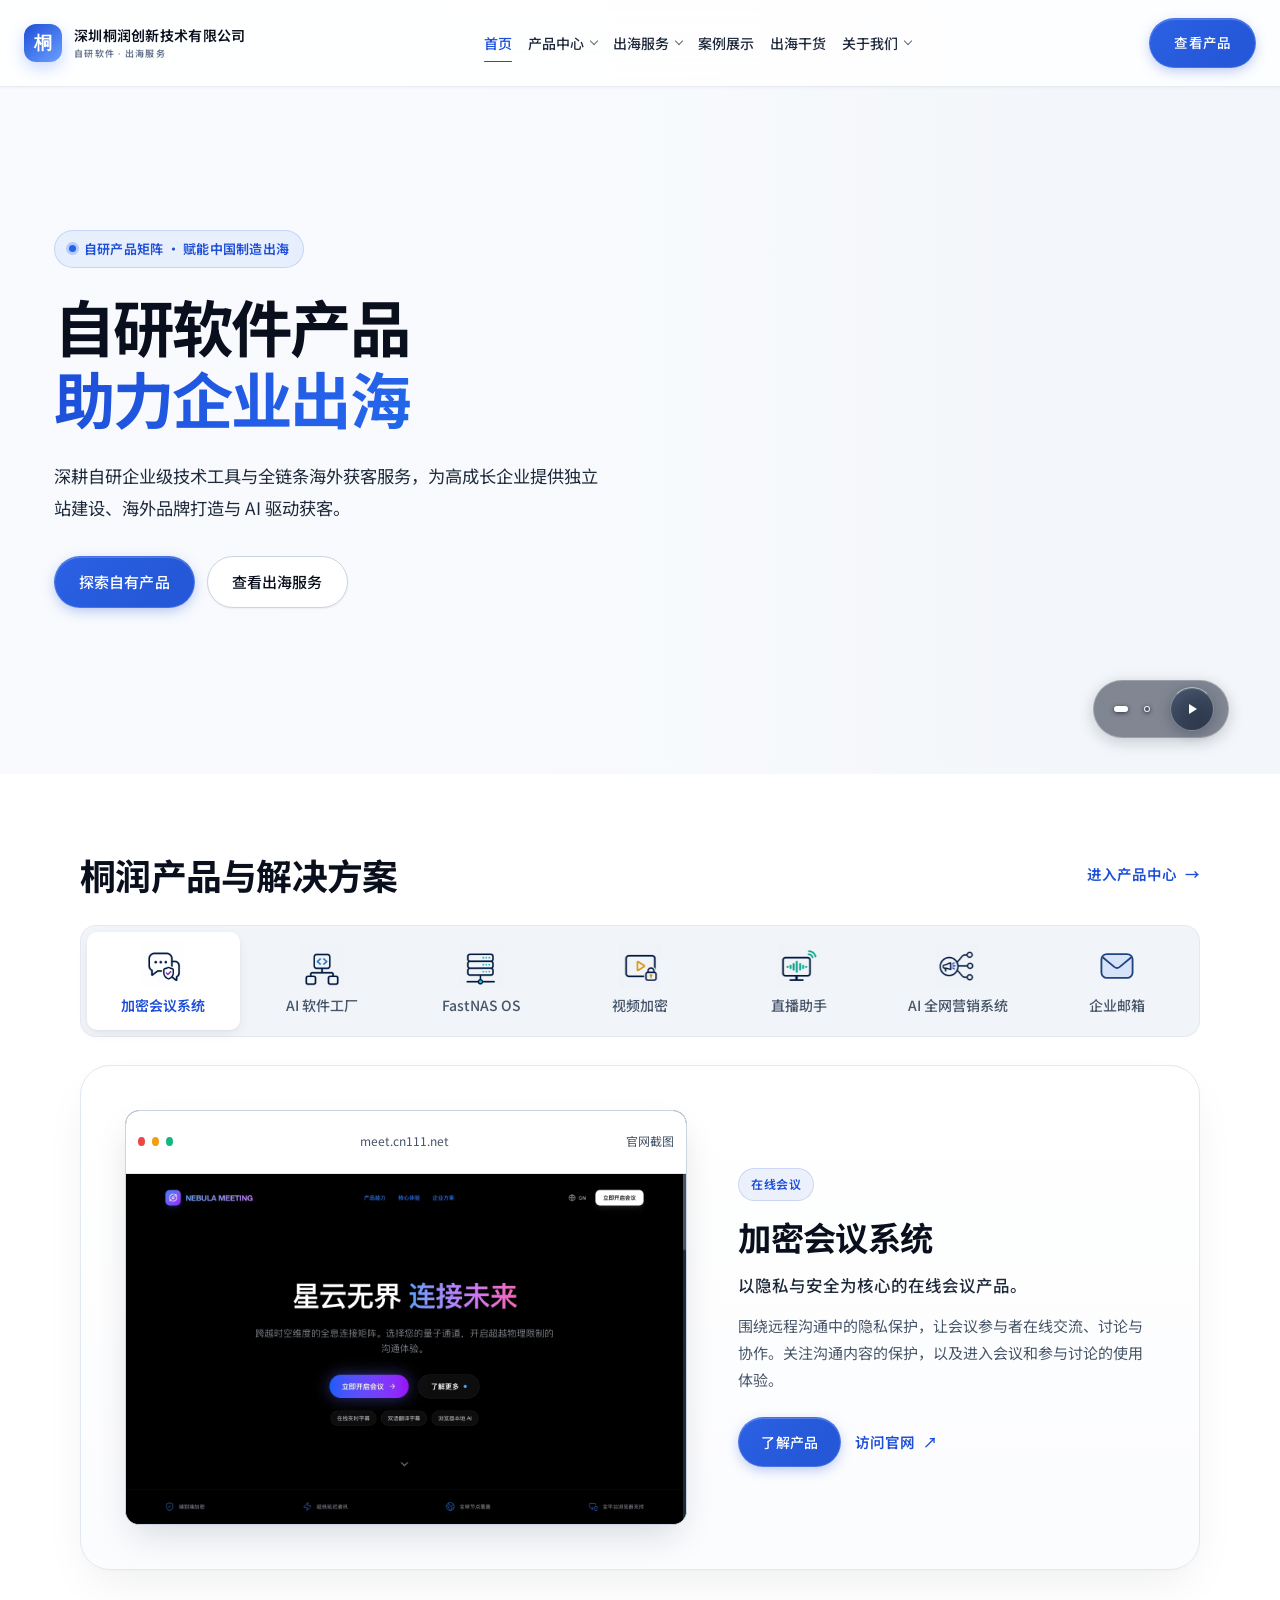
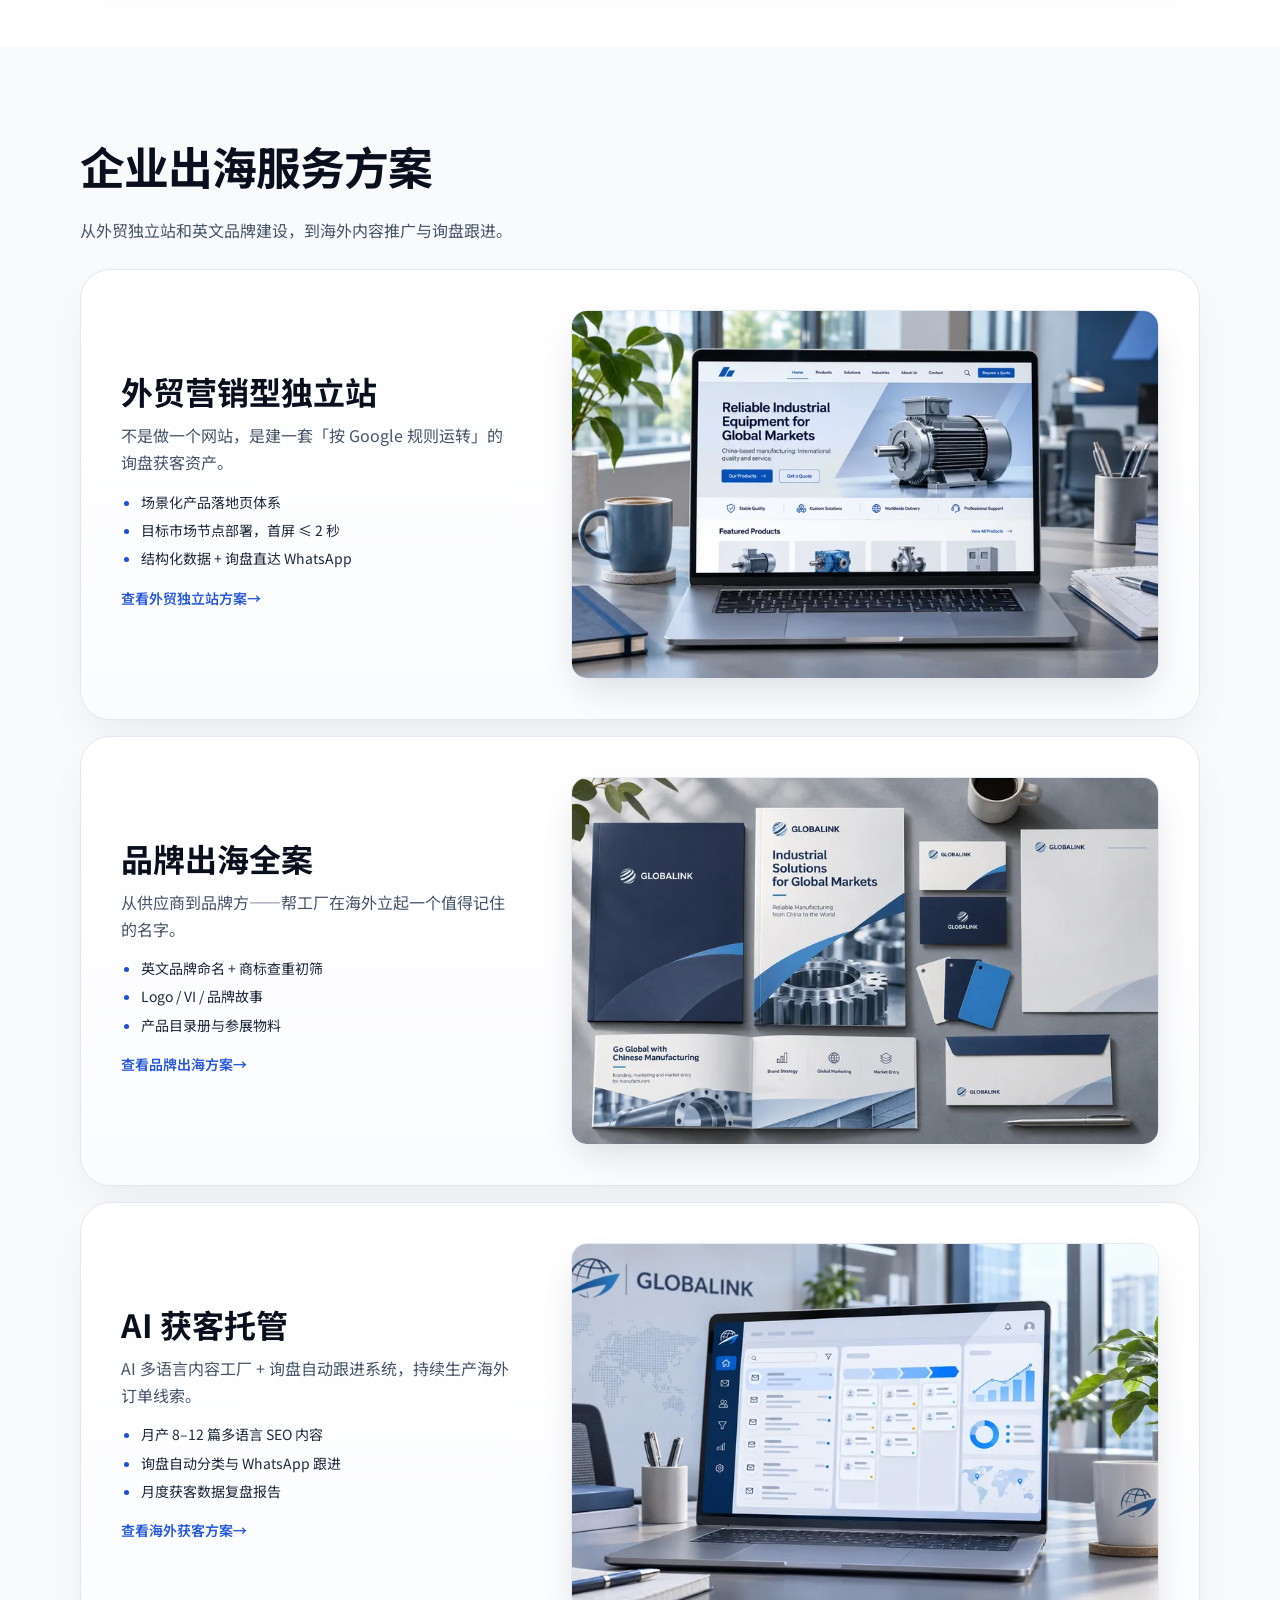
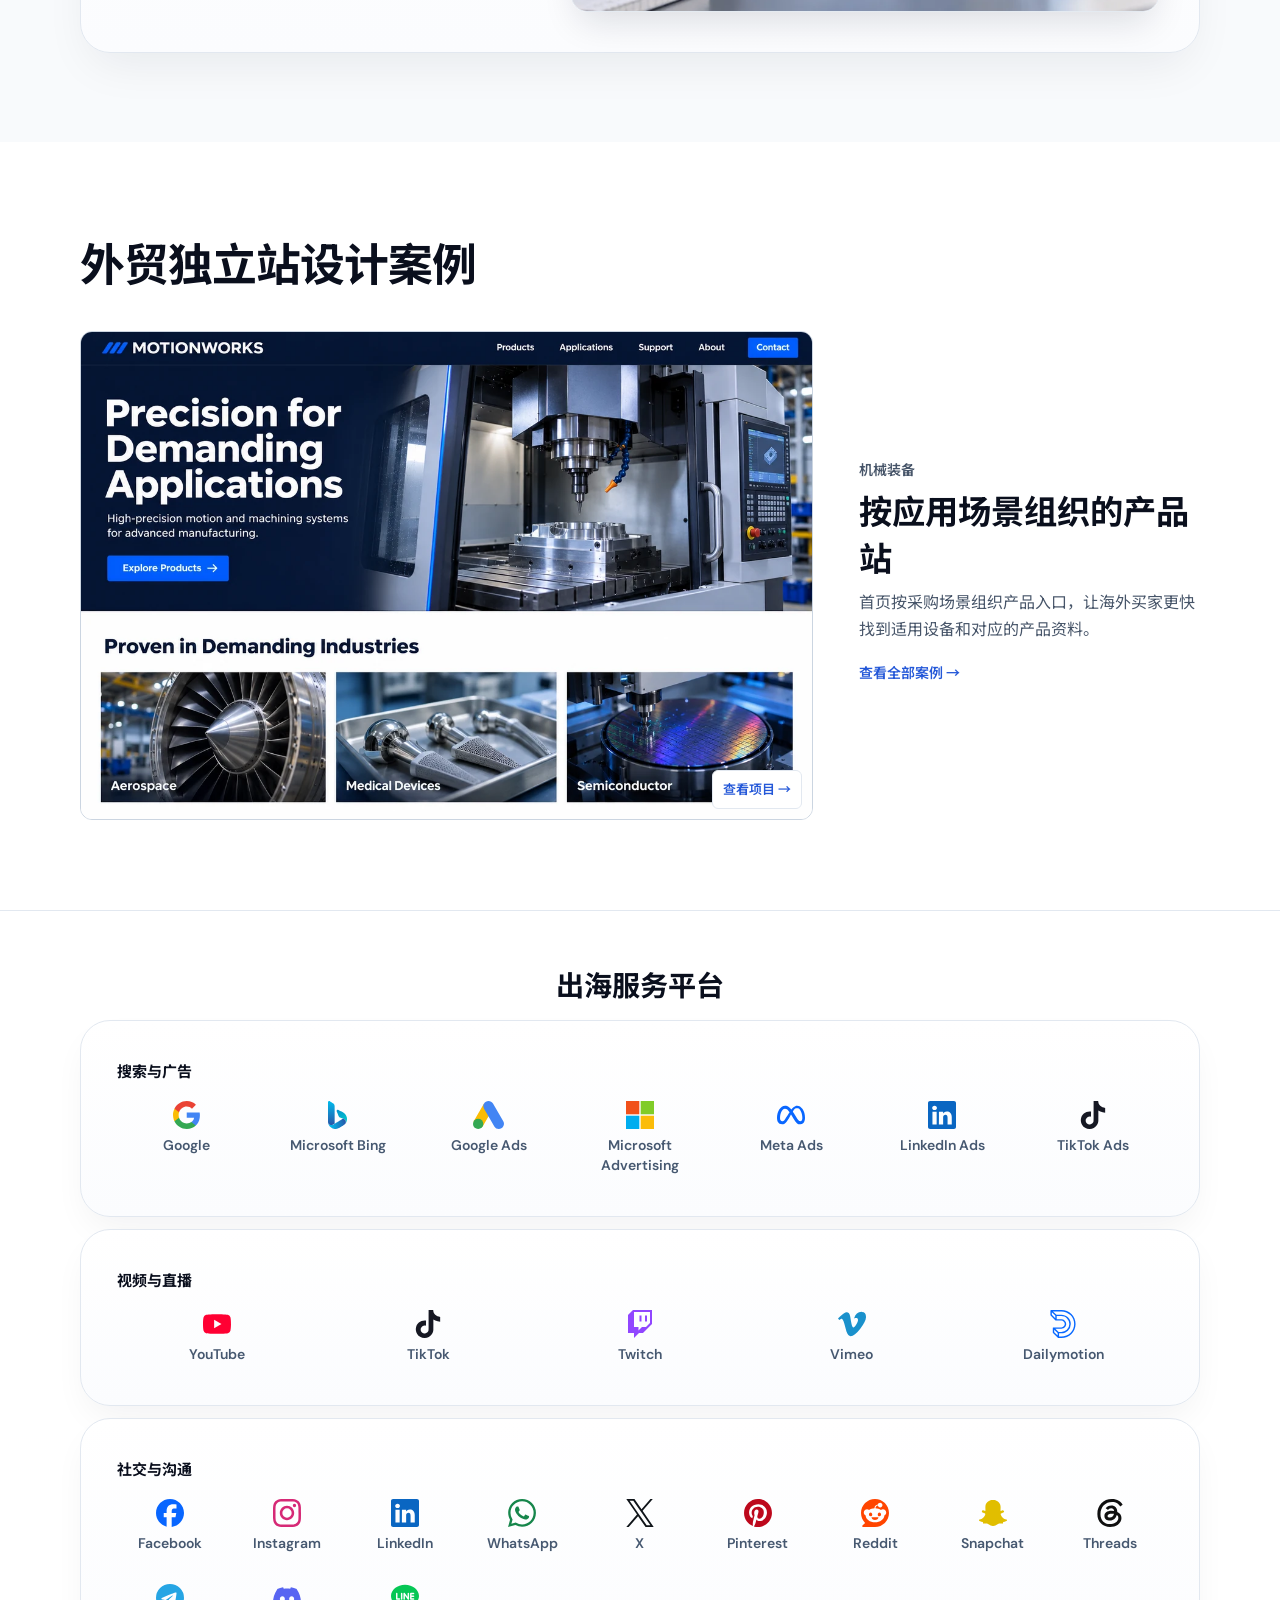
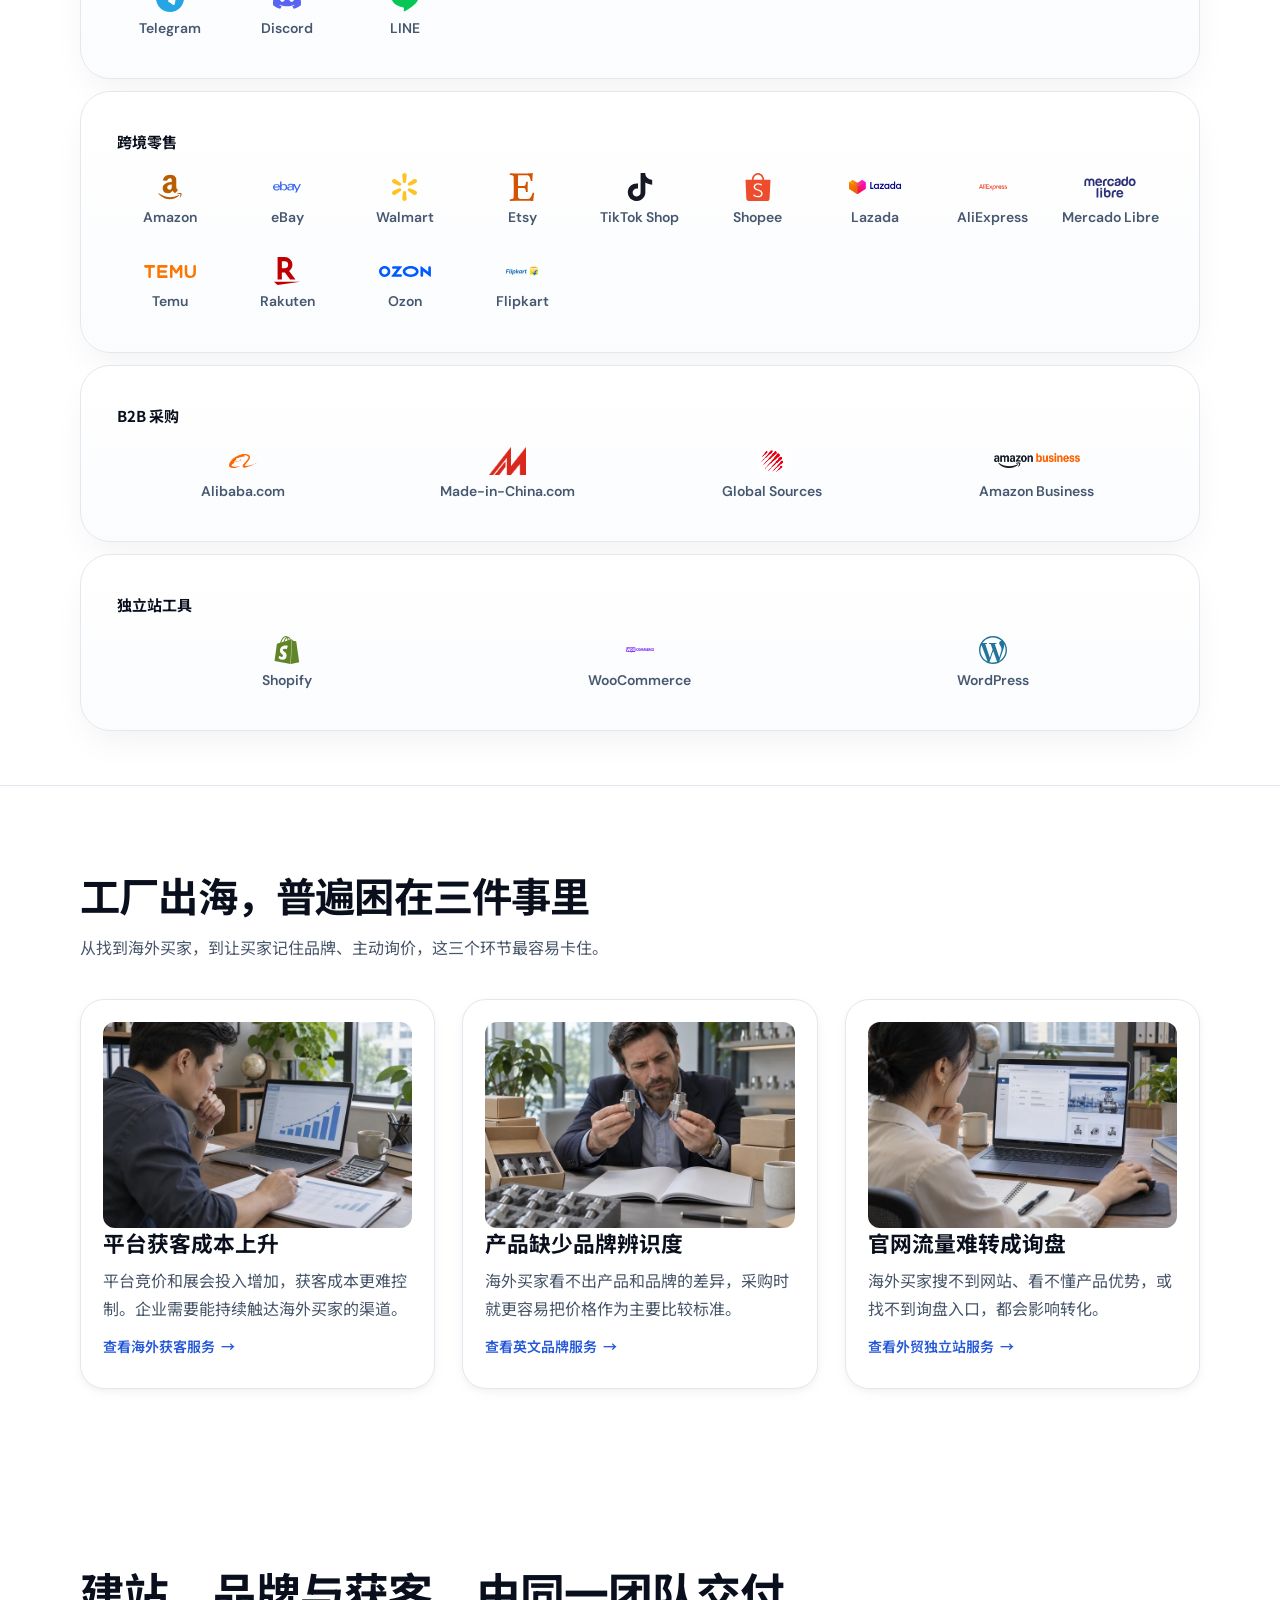
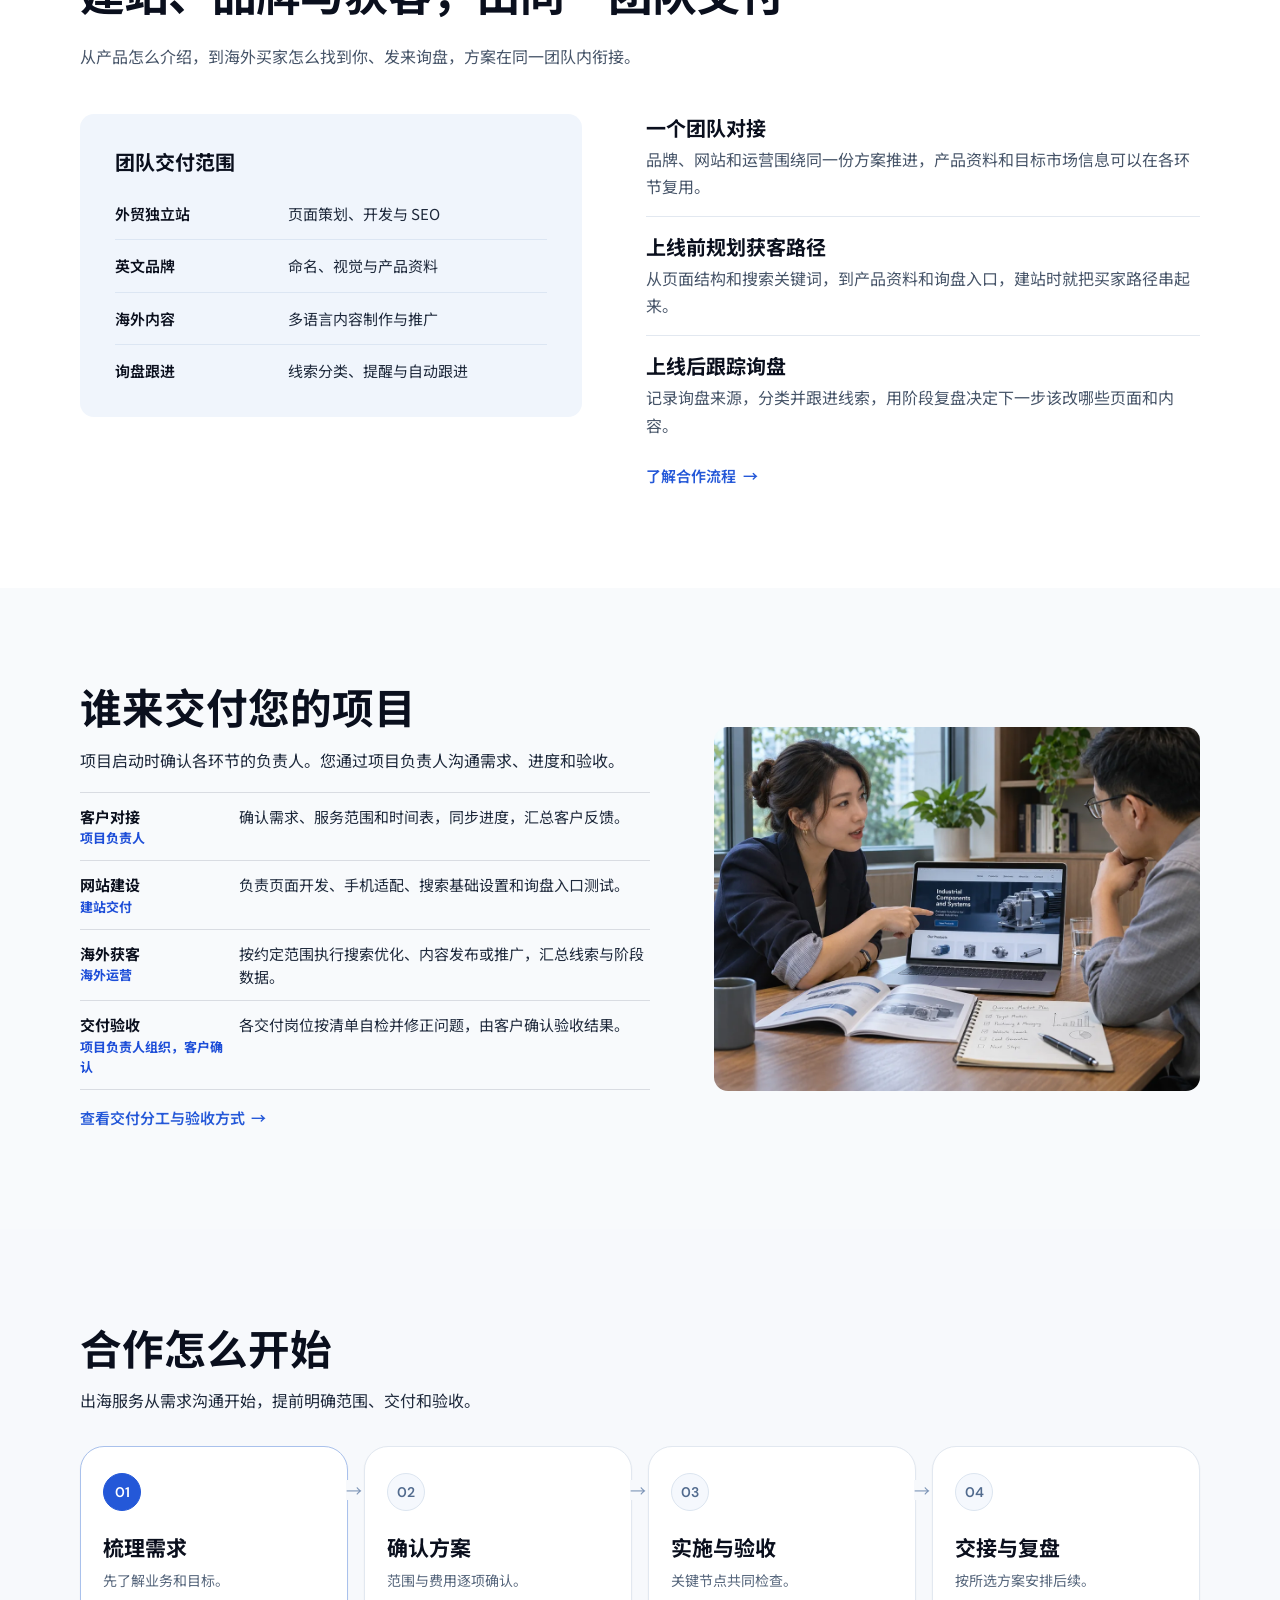
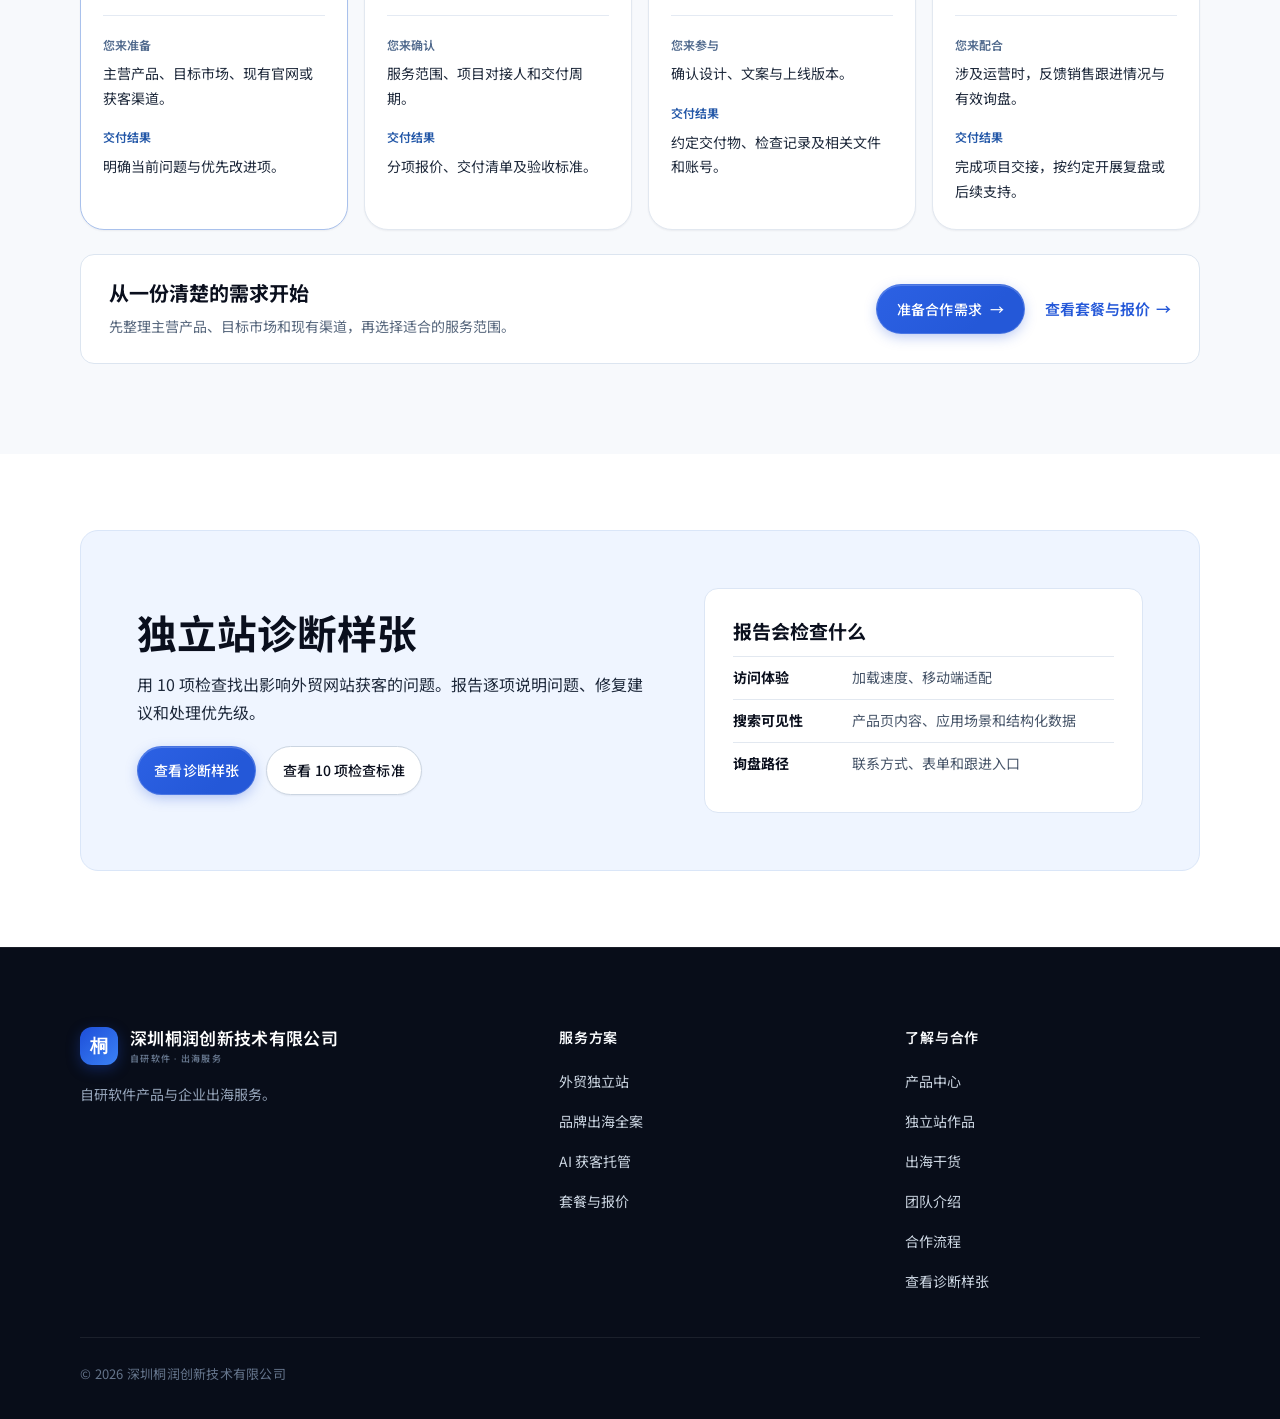
==== commit 188868e8: "Restore homepage Hero video sync and mobile case entry" ====
--- a/index.html
+++ b/index.html
@@ -1 +1 @@
-<!DOCTYPE html><html lang="zh-CN"><head><meta charset="UTF-8"><meta name="viewport" content="width=device-width, initial-scale=1"><title>深圳桐润创新技术有限公司 · 自研软件产品与企业出海服务</title><meta name="description" content="了解桐润六项自有产品，以及外贸独立站、英文品牌和海外获客服务。"><link rel="icon" href="data:image/svg+xml,%3Csvg xmlns='http://www.w3.org/2000/svg' viewBox='0 0 64 64'%3E%3Crect width='64' height='64' rx='18' fill='%232f6bff'/%3E%3Cpath d='M18 40c8-18 20-18 28 0' fill='none' stroke='%23fff' stroke-width='4' stroke-linecap='round'/%3E%3Ccircle cx='32' cy='22' r='5' fill='%23fff'/%3E%3C/svg%3E"><link rel="preconnect" href="https://fonts.googleapis.com"><link rel="preconnect" href="https://fonts.gstatic.com" crossorigin><link href="https://fonts.googleapis.com/css2?family=DM+Sans:wght@400;500;600;700&family=Noto+Sans+SC:wght@400;500;600;700&display=swap" rel="stylesheet"><link rel="stylesheet" href="./assets/home.css?v=12"><link rel="stylesheet" href="./assets/navigation.css"><link rel="stylesheet" href="./assets/footer.css"><link rel="stylesheet" href="./assets/products.css"><script src="./assets/product-showcase.js" defer></script></head><body><a class="skip-link" href="#main-content">跳到主要内容</a><nav id="nav" aria-label="主导航"><div class="nav-in"><a class="logo" href="index.html"><div class="logo-mark" aria-hidden="true">桐</div><div class="logo-text">深圳桐润创新技术有限公司<small>自研软件 · 出海服务</small></div></a><div class="nav-links" id="navLinks"><a href="index.html">首页</a><details class="nav-group" name="primary-nav"><summary>产品中心</summary><div class="nav-submenu"><a href="products.html">查看全部产品</a><a href="products.html#meeting">加密会议系统</a><a href="products.html#software-factory">AI 软件工厂</a><a href="products.html#fastnas">FastNAS OS</a><a href="products.html#video-encryption">视频加密</a><a href="products.html#live-assistant">直播助手</a><a href="products.html#marketing">AI 全网营销系统</a><a href="products.html#enterprise-email">企业邮箱</a></div></details><details class="nav-group" name="primary-nav"><summary>出海服务</summary><div class="nav-submenu"><a href="services.html#s1">外贸独立站</a><a href="services.html#s2">品牌出海全案</a><a href="services.html#s3">AI 获客托管</a><a href="services.html#pricing">套餐与报价</a><a href="diagnosis.html#report">查看诊断样张</a></div></details><a href="cases.html">案例展示</a><a href="insights.html">出海干货</a><details class="nav-group" name="primary-nav"><summary>关于我们</summary><div class="nav-submenu"><a href="about.html#founder">团队介绍</a><a href="index.html#process">服务流程</a></div></details></div><div class="nav-action"><a class="btn btn-primary" href="products.html">查看产品</a><button class="menu-btn" id="menuBtn" aria-controls="navLinks" aria-label="打开菜单" aria-expanded="false"><span></span><span></span></button></div></div></nav><main id="main-content" tabindex="-1"><header class="home-hero"><video class="hero-video" id="heroVideo" muted loop playsinline preload="none" aria-hidden="true"></video><div class="wrap hero-grid"><div class="hero-copy"><div class="hero-badge"><span class="hero-badge-dot"></span><span>自研产品矩阵 · 赋能中国制造出海</span></div><h1><span class="hero-title-lead">自研软件产品</span> <span>助力企业出海</span></h1><p class="hero-sub">深耕自研企业级技术工具与全链条海外获客服务，为高成长企业提供独立站建设、海外品牌打造与 AI 驱动获客。</p><div class="hero-cta"><a class="btn btn-primary" href="products.html">探索自有产品</a><a class="btn btn-line" href="services.html">查看出海服务</a></div></div></div><div class="hero-video-controls" id="heroVideoControls" role="group" aria-label="背景视频"><div class="hero-video-options"><button type="button" aria-pressed="true" aria-controls="heroVideo" data-src="./videos/monks-social-hero.mp4?v=6" data-poster="./images/monks-sizzle-poster.webp" aria-label="背景视效 1" title="背景视效 1"></button><button type="button" aria-pressed="false" aria-controls="heroVideo" data-src="./videos/intralink-masthead.mp4" data-poster="./images/intralink-masthead-poster.webp" aria-label="背景视效 2" title="背景视效 2"></button></div><button class="hero-video-toggle" type="button" id="heroVideoToggle" aria-controls="heroVideo" aria-label="播放背景" title="播放背景"></button></div></header><section class="home-products" aria-labelledby="products-title" data-product-showcase><div class="wrap"><div class="products-heading"><h2 id="products-title">桐润产品与解决方案</h2><a class="products-link" href="products.html">进入产品中心 <span aria-hidden="true">→</span></a></div><div class="product-selector" role="tablist" aria-label="选择产品"><button class="product-tab" id="product-tab-meeting" type="button" role="tab" aria-selected="true" aria-controls="product-panel-meeting" tabindex="0" data-product-tab><div class="product-mark" style="background-position:0% 0%" aria-hidden="true"></div><span>加密会议系统</span></button><button class="product-tab" id="product-tab-software-factory" type="button" role="tab" aria-selected="false" aria-controls="product-panel-software-factory" tabindex="-1" data-product-tab><div class="product-mark" style="background-position:50% 0%" aria-hidden="true"></div><span>AI 软件工厂</span></button><button class="product-tab" id="product-tab-fastnas" type="button" role="tab" aria-selected="false" aria-controls="product-panel-fastnas" tabindex="-1" data-product-tab><div class="product-mark" style="background-position:100% 0%" aria-hidden="true"></div><span>FastNAS OS</span></button><button class="product-tab" id="product-tab-video-encryption" type="button" role="tab" aria-selected="false" aria-controls="product-panel-video-encryption" tabindex="-1" data-product-tab><div class="product-mark" style="background-position:0% 100%" aria-hidden="true"></div><span>视频加密</span></button><button class="product-tab" id="product-tab-live-assistant" type="button" role="tab" aria-selected="false" aria-controls="product-panel-live-assistant" tabindex="-1" data-product-tab><div class="product-mark" style="background-position:50% 100%" aria-hidden="true"></div><span>直播助手</span></button><button class="product-tab" id="product-tab-marketing" type="button" role="tab" aria-selected="false" aria-controls="product-panel-marketing" tabindex="-1" data-product-tab><div class="product-mark" style="background-position:100% 100%" aria-hidden="true"></div><span>AI 全网营销系统</span></button><button class="product-tab" id="product-tab-enterprise-email" type="button" role="tab" aria-selected="false" aria-controls="product-panel-enterprise-email" tabindex="-1" data-product-tab><div class="product-mark product-mark-email" aria-hidden="true"><svg viewBox="0 0 48 48" fill="none"><rect x="7" y="11" width="34" height="26" rx="6" fill="#e4edff" stroke="#234782" stroke-width="2"></rect><path d="m9 15 12 10a4.7 4.7 0 0 0 6 0l12-10" stroke="#234782" stroke-width="2" stroke-linecap="round"></path></svg></div><span>企业邮箱</span></button></div><div class="product-stage"><div class="product-panel product-panel-meeting" id="product-panel-meeting" role="tabpanel" tabindex="0" aria-labelledby="product-tab-meeting"><div class="product-panel-visual"><div class="product-browser"><div class="product-browser-bar"><span aria-hidden="true">● ● ●</span><span>meet.cn111.net</span><span>官网截图</span></div><a href="./images/products/meeting.webp" target="_blank" rel="noopener" aria-label="查看加密会议官网完整截图（新标签页）"><img src="./images/products/meeting.webp" alt="加密会议系统 NEBULA MEETING 官网真实页面" width="1440" height="900" decoding="async" loading="lazy"></a></div></div><div class="product-panel-copy"><p class="product-panel-kicker">在线会议</p><h3>加密会议系统</h3><p class="product-panel-summary">以隐私与安全为核心的在线会议产品。</p><p class="product-panel-description">围绕远程沟通中的隐私保护，让会议参与者在线交流、讨论与协作。关注沟通内容的保护，以及进入会议和参与讨论的使用体验。</p><div class="product-panel-actions"><a class="btn btn-primary" href="products.html#meeting">了解产品</a><a class="products-link" href="https://meet.cn111.net/" target="_blank" rel="noopener noreferrer">访问官网 <span aria-hidden="true">↗</span></a></div></div></div><div class="product-panel product-panel-software-factory" id="product-panel-software-factory" role="tabpanel" tabindex="0" aria-labelledby="product-tab-software-factory" hidden><div class="product-panel-visual"><div class="product-concept-visual"><p class="product-panel-kicker">产品概念</p><div class="product-mark" style="background-position:50% 0%" aria-hidden="true"></div><div class="product-concept-steps"><span>需求梳理</span><span>设计开发</span><span>检查交付</span></div></div></div><div class="product-panel-copy"><p class="product-panel-kicker">产品概念</p><h3>AI 软件工厂</h3><p class="product-panel-summary">把 AI 引入从需求到软件交付的开发过程。</p><p class="product-panel-description">将软件开发理解为一条从需求梳理、方案设计到编码、检查与交付的工作链。产品概念是让 AI 参与这条工作链，帮助团队组织开发任务与协作过程。</p><div class="product-panel-actions"><a class="btn btn-primary" href="products.html#software-factory">了解产品</a></div></div></div><div class="product-panel product-panel-fastnas" id="product-panel-fastnas" role="tabpanel" tabindex="0" aria-labelledby="product-tab-fastnas" hidden><div class="product-panel-visual"><div class="product-concept-visual"><p class="product-panel-kicker">产品概念</p><div class="product-mark" style="background-position:100% 0%" aria-hidden="true"></div><div class="product-concept-steps"><span>数字文件</span><span>存储设备</span><span>资料管理</span></div></div></div><div class="product-panel-copy"><p class="product-panel-kicker">产品概念</p><h3>FastNAS OS</h3><p class="product-panel-summary">围绕 NAS 设备与数字资料管理的操作系统。</p><p class="product-panel-description">面向网络存储的操作系统方向，让文件、存储设备与日常管理拥有统一的使用入口。关注企业和个人不断积累的数字资料如何组织、访问与管理。</p><div class="product-panel-actions"><a class="btn btn-primary" href="products.html#fastnas">了解产品</a></div></div></div><div class="product-panel product-panel-video-encryption" id="product-panel-video-encryption" role="tabpanel" tabindex="0" aria-labelledby="product-tab-video-encryption" hidden><div class="product-panel-visual"><div class="product-concept-visual"><p class="product-panel-kicker">产品概念</p><div class="product-mark" style="background-position:0% 100%" aria-hidden="true"></div><div class="product-concept-steps"><span>视频内容</span><span>观看范围</span><span>使用边界</span></div></div></div><div class="product-panel-copy"><p class="product-panel-kicker">产品概念</p><h3>视频加密</h3><p class="product-panel-summary">围绕视频内容保护与使用边界的产品。</p><p class="product-panel-description">视频在交付和传播过程中，内容所有者需要考虑哪些人可以观看、内容如何被使用。视频加密的产品概念围绕这些保护需求展开。</p><div class="product-panel-actions"><a class="btn btn-primary" href="products.html#video-encryption">了解产品</a></div></div></div><div class="product-panel product-panel-live-assistant" id="product-panel-live-assistant" role="tabpanel" tabindex="0" aria-labelledby="product-tab-live-assistant" hidden><div class="product-panel-visual"><div class="product-concept-visual"><p class="product-panel-kicker">产品概念</p><div class="product-mark" style="background-position:50% 100%" aria-hidden="true"></div><div class="product-concept-steps"><span>开播准备</span><span>内容呈现</span><span>现场操作</span></div></div></div><div class="product-panel-copy"><p class="product-panel-kicker">产品概念</p><h3>直播助手</h3><p class="product-panel-summary">围绕直播准备与现场操作的辅助工具。</p><p class="product-panel-description">直播包含开播准备、内容呈现和现场操作等连续环节。产品概念是为主播和运营人员提供辅助，把注意力更多留给内容与观众交流。</p><div class="product-panel-actions"><a class="btn btn-primary" href="products.html#live-assistant">了解产品</a></div></div></div><div class="product-panel product-panel-marketing" id="product-panel-marketing" role="tabpanel" tabindex="0" aria-labelledby="product-tab-marketing" hidden><div class="product-panel-visual"><div class="product-concept-visual"><p class="product-panel-kicker">产品概念</p><div class="product-mark" style="background-position:100% 100%" aria-hidden="true"></div><div class="product-concept-steps"><span>营销内容</span><span>传播渠道</span><span>后续跟进</span></div></div></div><div class="product-panel-copy"><p class="product-panel-kicker">产品概念</p><h3>AI 全网营销系统</h3><p class="product-panel-summary">围绕多渠道营销工作组织与执行的 AI 系统。</p><p class="product-panel-description">企业营销需要连接内容、渠道和后续跟进。产品概念是把 AI 引入这些工作环节，帮助团队从整体上规划和组织营销工作。</p><div class="product-panel-actions"><a class="btn btn-primary" href="products.html#marketing">了解产品</a></div></div></div><div class="product-panel product-panel-enterprise-email" id="product-panel-enterprise-email" role="tabpanel" tabindex="0" aria-labelledby="product-tab-enterprise-email" hidden><div class="product-panel-visual"><div class="product-concept-visual"><p class="product-panel-kicker">新网全球邮</p><div class="product-mark product-mark-email" aria-hidden="true"><svg viewBox="0 0 48 48" fill="none"><rect x="7" y="11" width="34" height="26" rx="6" fill="#e4edff" stroke="#234782" stroke-width="2"></rect><path d="m9 15 12 10a4.7 4.7 0 0 0 6 0l12-10" stroke="#234782" stroke-width="2" stroke-linecap="round"></path></svg></div><div class="product-concept-steps"><span>日常办公</span><span>外贸沟通</span><span>AI 写信</span></div></div></div><div class="product-panel-copy"><p class="product-panel-kicker">企业通信</p><h3>企业邮箱</h3><p class="product-panel-summary">新网全球邮，面向企业日常办公和外贸商务沟通。</p><p class="product-panel-description">根据团队需要选择标准版、外贸版或 Pro 版，侧重日常协作、邮件跟进或 AI 商务写信。</p><div class="product-panel-actions"><a class="btn btn-primary" href="products.html#enterprise-email">查看邮箱套餐</a></div></div></div></div></div></section><section class="soft" id="services" aria-labelledby="services-title"><div class="wrap"><div class="sec-head"><h2 id="services-title">企业出海服务方案</h2><p>从外贸独立站和英文品牌建设，到海外内容推广与询盘跟进。</p></div><div class="service-tabs" data-tab-list role="tablist" aria-label="选择服务方案" hidden><button type="button" role="tab" id="service-tab-1" aria-controls="service-panel-1">外贸独立站</button><button type="button" role="tab" id="service-tab-2" aria-controls="service-panel-2">品牌出海</button><button type="button" role="tab" id="service-tab-3" aria-controls="service-panel-3">海外获客</button></div><div class="service-panels"><article class="service-panel" role="tabpanel" id="service-panel-1" aria-labelledby="service-tab-1" tabindex="0"><div class="service-copy"><h3>外贸营销型独立站</h3><p>不是做一个网站，是建一套「按 Google 规则运转」的询盘获客资产。</p><ul><li>场景化产品落地页体系</li><li>目标市场节点部署，首屏 ≤ 2 秒</li><li>结构化数据 + 询盘直达 WhatsApp</li></ul><a class="more" href="services.html#s1">查看外贸独立站方案<span aria-hidden="true"> →</span></a></div><img class="service-image" src="./images/service-website.webp" alt="英文外贸独立站页面示意" width="800" height="500" loading="lazy" decoding="async"></article><article class="service-panel" role="tabpanel" id="service-panel-2" aria-labelledby="service-tab-2" tabindex="0"><div class="service-copy"><h3>品牌出海全案</h3><p>从供应商到品牌方——帮工厂在海外立起一个值得记住的名字。</p><ul><li>英文品牌命名 + 商标查重初筛</li><li>Logo / VI / 品牌故事</li><li>产品目录册与参展物料</li></ul><a class="more" href="services.html#s2">查看品牌出海方案<span aria-hidden="true"> →</span></a></div><img class="service-image" src="./images/service-brand-identity.webp" alt="英文品牌目录册与视觉物料示意" width="800" height="500" loading="lazy" decoding="async"></article><article class="service-panel" role="tabpanel" id="service-panel-3" aria-labelledby="service-tab-3" tabindex="0"><div class="service-copy"><h3>AI 获客托管</h3><p>AI 多语言内容工厂 + 询盘自动跟进系统，持续生产海外订单线索。</p><ul><li>月产 8–12 篇多语言 SEO 内容</li><li>询盘自动分类与 WhatsApp 跟进</li><li>月度获客数据复盘报告</li></ul><a class="more" href="services.html#s3">查看海外获客方案<span aria-hidden="true"> →</span></a></div><img class="service-image" src="./images/service-lead-management.webp" alt="海外询盘管理和跟进界面示意" width="800" height="500" loading="lazy" decoding="async"></article></div></div></section><section id="works" aria-labelledby="works-title"><div class="wrap"><div class="sec-head"><h2 id="works-title">外贸独立站设计案例</h2></div><div class="work-grid"><article class="work-project work-feature"><a class="work-preview" href="work-mechanical.html" aria-label="查看机械装备项目详情"><img src="./images/work-mechanical.webp" alt="机械装备外贸独立站首页设计样例" width="1200" height="800" loading="lazy" decoding="async"><span class="work-link" aria-hidden="true">查看项目 →</span></a><div class="work-copy"><p class="work-industry">机械装备</p><h3>按应用场景组织的产品站</h3><p class="work-summary">首页按采购场景组织产品入口，让海外买家更快找到适用设备和对应的产品资料。</p><a class="work-more" href="cases.html">查看全部案例 →</a></div></article></div></div></section><section class="strip" aria-labelledby="platforms-label"><div class="wrap strip-in"><h2 id="platforms-label">出海服务平台</h2><div class="platform-tabs" data-tab-list role="tablist" aria-label="平台类别" hidden><button type="button" role="tab" id="platform-tab-1" aria-controls="platform-group-1">搜索与广告</button><button type="button" role="tab" id="platform-tab-2" aria-controls="platform-group-2">视频与直播</button><button type="button" role="tab" id="platform-tab-3" aria-controls="platform-group-3">社交与沟通</button><button type="button" role="tab" id="platform-tab-4" aria-controls="platform-group-4">跨境零售</button><button type="button" role="tab" id="platform-tab-5" aria-controls="platform-group-5">B2B 采购</button><button type="button" role="tab" id="platform-tab-6" aria-controls="platform-group-6">独立站工具</button></div><div class="platform-groups"><div class="platform-group" role="tabpanel" id="platform-group-1" aria-labelledby="platform-tab-1" tabindex="0"><h3>搜索与广告</h3><ul class="platform-list"><li><button class="platform-button" type="button" aria-describedby="platform-description-0-0"><img src="./images/brands/google.svg" width="52" height="28" alt="" loading="lazy" decoding="async"><span>Google</span></button><span id="platform-description-0-0" hidden>搜索引擎。通过 SEO 让海外买家找到企业官网、产品页和选型资料。</span></li><li><button class="platform-button" type="button" aria-describedby="platform-description-0-1"><img src="./images/brands/bing.svg" width="52" height="28" alt="" loading="lazy" decoding="async"><span>Microsoft Bing</span></button><span id="platform-description-0-1" hidden>微软搜索引擎。可通过 Bing Webmaster Tools 检查网页收录和自然搜索表现。</span></li><li><button class="platform-button" type="button" aria-describedby="platform-description-0-2"><img src="./images/brands/google-ads.svg" width="52" height="28" alt="" loading="lazy" decoding="async"><span>Google Ads</span></button><span id="platform-description-0-2" hidden>谷歌广告平台，可投放搜索、购物和视频广告，用于引流和获取询盘。</span></li><li><button class="platform-button" type="button" aria-describedby="platform-description-0-3"><img src="./images/brands/microsoft-icon.svg" width="52" height="28" alt="" loading="lazy" decoding="async"><span>Microsoft Advertising</span></button><span id="platform-description-0-3" hidden>微软广告平台，可在 Bing 等搜索入口投放广告，触达主动搜索产品的买家。</span></li><li><button class="platform-button" type="button" aria-describedby="platform-description-0-4"><img src="./images/brands/meta.svg" width="52" height="28" alt="" loading="lazy" decoding="async"><span>Meta Ads</span></button><span id="platform-description-0-4" hidden>Meta 广告平台，可在 Facebook 和 Instagram 投放品牌推广、引流与线索广告。</span></li><li><button class="platform-button" type="button" aria-describedby="platform-description-0-5"><img src="./images/brands/linkedin.svg" width="52" height="28" alt="" loading="lazy" decoding="async"><span>LinkedIn Ads</span></button><span id="platform-description-0-5" hidden>职业社交广告平台，可按行业、职位和公司等条件触达 B2B 受众。</span></li><li><button class="platform-button" type="button" aria-describedby="platform-description-0-6"><img src="./images/brands/tiktok.svg" width="52" height="28" alt="" loading="lazy" decoding="async"><span>TikTok Ads</span></button><span id="platform-description-0-6" hidden>TikTok 的广告投放工具，可用短视频推广产品并衡量广告效果。</span></li></ul></div><div class="platform-group" role="tabpanel" id="platform-group-2" aria-labelledby="platform-tab-2" tabindex="0"><h3>视频与直播</h3><ul class="platform-list"><li><button class="platform-button" type="button" aria-describedby="platform-description-1-0"><img src="./images/brands/youtube.svg" width="52" height="28" alt="" loading="lazy" decoding="async"><span>YouTube</span></button><span id="platform-description-1-0" hidden>视频和直播平台，适合发布产品演示、安装教程与品牌故事。</span></li><li><button class="platform-button" type="button" aria-describedby="platform-description-1-1"><img src="./images/brands/tiktok.svg" width="52" height="28" alt="" loading="lazy" decoding="async"><span>TikTok</span></button><span id="platform-description-1-1" hidden>短视频平台，适合用产品实拍和使用场景触达海外受众。</span></li><li><button class="platform-button" type="button" aria-describedby="platform-description-1-2"><img src="./images/brands/twitch.svg" width="52" height="28" alt="" loading="lazy" decoding="async"><span>Twitch</span></button><span id="platform-description-1-2" hidden>以直播为主的平台，适合实时演示、活动和社群互动。</span></li><li><button class="platform-button" type="button" aria-describedby="platform-description-1-3"><img src="./images/brands/vimeo.svg" width="52" height="28" alt="" loading="lazy" decoding="async"><span>Vimeo</span></button><span id="platform-description-1-3" hidden>视频托管平台，适合在官网嵌入品牌片和产品视频。</span></li><li><button class="platform-button" type="button" aria-describedby="platform-description-1-4"><img src="./images/brands/dailymotion.svg" width="52" height="28" alt="" loading="lazy" decoding="async"><span>Dailymotion</span></button><span id="platform-description-1-4" hidden>视频发布平台，可用于分发品牌和产品视频。</span></li></ul></div><div class="platform-group" role="tabpanel" id="platform-group-3" aria-labelledby="platform-tab-3" tabindex="0"><h3>社交与沟通</h3><ul class="platform-list"><li><button class="platform-button" type="button" aria-describedby="platform-description-2-0"><img src="./images/brands/facebook.svg" width="52" height="28" alt="" loading="lazy" decoding="async"><span>Facebook</span></button><span id="platform-description-2-0" hidden>社交平台，可通过品牌主页、群组和广告触达海外客户。</span></li><li><button class="platform-button" type="button" aria-describedby="platform-description-2-1"><img src="./images/brands/instagram.svg" width="52" height="28" alt="" loading="lazy" decoding="async"><span>Instagram</span></button><span id="platform-description-2-1" hidden>以图片、短视频和动态为主，适合展示产品和品牌视觉。</span></li><li><button class="platform-button" type="button" aria-describedby="platform-description-2-2"><img src="./images/brands/linkedin.svg" width="52" height="28" alt="" loading="lazy" decoding="async"><span>LinkedIn</span></button><span id="platform-description-2-2" hidden>职业社交平台，适合建立企业形象、拓展 B2B 客户和合作伙伴。</span></li><li><button class="platform-button" type="button" aria-describedby="platform-description-2-3"><img src="./images/brands/whatsapp.svg" width="52" height="28" alt="" loading="lazy" decoding="async"><span>WhatsApp</span></button><span id="platform-description-2-3" hidden>即时通讯工具，适合承接海外询盘、发送资料和跟进客户。</span></li><li><button class="platform-button" type="button" aria-describedby="platform-description-2-4"><img src="./images/brands/x.svg" width="52" height="28" alt="" loading="lazy" decoding="async"><span>X</span></button><span id="platform-description-2-4" hidden>实时社交平台，适合发布企业动态和参与行业讨论。</span></li><li><button class="platform-button" type="button" aria-describedby="platform-description-2-5"><img src="./images/brands/pinterest.svg" width="52" height="28" alt="" loading="lazy" decoding="async"><span>Pinterest</span></button><span id="platform-description-2-5" hidden>视觉灵感搜索平台，适合展示家居、服饰和设计类产品。</span></li><li><button class="platform-button" type="button" aria-describedby="platform-description-2-6"><img src="./images/brands/reddit.svg" width="52" height="28" alt="" loading="lazy" decoding="async"><span>Reddit</span></button><span id="platform-description-2-6" hidden>话题社区平台，适合了解目标市场的真实讨论和需求。</span></li><li><button class="platform-button" type="button" aria-describedby="platform-description-2-7"><img src="./images/brands/snapchat.svg" width="52" height="28" alt="" loading="lazy" decoding="async"><span>Snapchat</span></button><span id="platform-description-2-7" hidden>以短视频和限时动态为主，适合创意内容和品牌推广。</span></li><li><button class="platform-button" type="button" aria-describedby="platform-description-2-8"><img src="./images/brands/threads.svg" width="52" height="28" alt="" loading="lazy" decoding="async"><span>Threads</span></button><span id="platform-description-2-8" hidden>以文字和话题讨论为主，可用于发布品牌动态和互动。</span></li><li><button class="platform-button" type="button" aria-describedby="platform-description-2-9"><img src="./images/brands/telegram.svg" width="52" height="28" alt="" loading="lazy" decoding="async"><span>Telegram</span></button><span id="platform-description-2-9" hidden>即时通讯工具，支持群组和频道，可发布资讯和维护社群。</span></li><li><button class="platform-button" type="button" aria-describedby="platform-description-2-10"><img src="./images/brands/discord.svg" width="52" height="28" alt="" loading="lazy" decoding="async"><span>Discord</span></button><span id="platform-description-2-10" hidden>支持分频道交流的社群平台，适合维护用户和产品社区。</span></li><li><button class="platform-button" type="button" aria-describedby="platform-description-2-11"><img src="./images/brands/line.svg" width="52" height="28" alt="" loading="lazy" decoding="async"><span>LINE</span></button><span id="platform-description-2-11" hidden>即时通讯工具，可用于与客户沟通及运营品牌官方账号。</span></li></ul></div><div class="platform-group" role="tabpanel" id="platform-group-4" aria-labelledby="platform-tab-4" tabindex="0"><h3>跨境零售</h3><ul class="platform-list"><li><button class="platform-button" type="button" aria-describedby="platform-description-3-0"><img src="./images/brands/amazon.svg" width="52" height="28" alt="" loading="lazy" decoding="async"><span>Amazon</span></button><span id="platform-description-3-0" hidden>综合电商平台，企业可上架商品，面向各站点的消费者销售。</span></li><li><button class="platform-button" type="button" aria-describedby="platform-description-3-1"><img src="./images/brands/ebay.svg" width="52" height="28" alt="" loading="lazy" decoding="async"><span>eBay</span></button><span id="platform-description-3-1" hidden>支持一口价和拍卖的电商平台，适合多品类跨境零售。</span></li><li><button class="platform-button" type="button" aria-describedby="platform-description-3-2"><img src="./images/brands/walmart.svg" width="52" height="28" alt="" loading="lazy" decoding="async"><span>Walmart</span></button><span id="platform-description-3-2" hidden>沃尔玛线上市场，第三方卖家可通过 Marketplace 销售商品。</span></li><li><button class="platform-button" type="button" aria-describedby="platform-description-3-3"><img src="./images/brands/etsy.svg" width="52" height="28" alt="" loading="lazy" decoding="async"><span>Etsy</span></button><span id="platform-description-3-3" hidden>电商平台，以原创设计、手工制品和复古商品为特色。</span></li><li><button class="platform-button" type="button" aria-describedby="platform-description-3-4"><img src="./images/brands/tiktok.svg" width="52" height="28" alt="" loading="lazy" decoding="async"><span>TikTok Shop</span></button><span id="platform-description-3-4" hidden>内容电商平台，可通过短视频和直播展示并销售商品。</span></li><li><button class="platform-button" type="button" aria-describedby="platform-description-3-5"><img src="./images/brands/shopee.svg" width="52" height="28" alt="" loading="lazy" decoding="async"><span>Shopee</span></button><span id="platform-description-3-5" hidden>电商平台，覆盖东南亚等市场，支持品牌开店和本地化销售。</span></li><li><button class="platform-button" type="button" aria-describedby="platform-description-3-6"><img src="./images/brands/lazada.svg" width="52" height="28" alt="" loading="lazy" decoding="async"><span>Lazada</span></button><span id="platform-description-3-6" hidden>东南亚电商平台，可用于商品上架和跨境零售。</span></li><li><button class="platform-button" type="button" aria-describedby="platform-description-3-7"><img src="./images/brands/aliexpress.svg" width="52" height="28" alt="" loading="lazy" decoding="async"><span>AliExpress</span></button><span id="platform-description-3-7" hidden>面向海外消费者的跨境零售平台，支持商家开店销售。</span></li><li><button class="platform-button" type="button" aria-describedby="platform-description-3-8"><img src="./images/brands/mercadolibre.svg" width="52" height="28" alt="" loading="lazy" decoding="async"><span>Mercado Libre</span></button><span id="platform-description-3-8" hidden>拉丁美洲电商平台，可用于当地市场的商品销售。</span></li><li><button class="platform-button" type="button" aria-describedby="platform-description-3-9"><img src="./images/brands/temu.svg" width="52" height="28" alt="" loading="lazy" decoding="async"><span>Temu</span></button><span id="platform-description-3-9" hidden>面向消费者的跨境电商平台，支持多品类商品销售。</span></li><li><button class="platform-button" type="button" aria-describedby="platform-description-3-10"><img src="./images/brands/rakuten.svg" width="52" height="28" alt="" loading="lazy" decoding="async"><span>Rakuten</span></button><span id="platform-description-3-10" hidden>日本电商平台，可通过乐天市场开店销售商品。</span></li><li><button class="platform-button" type="button" aria-describedby="platform-description-3-11"><img src="./images/brands/ozon.svg" width="52" height="28" alt="" loading="lazy" decoding="async"><span>Ozon</span></button><span id="platform-description-3-11" hidden>俄罗斯电商平台，提供商品上架和线上销售渠道。</span></li><li><button class="platform-button" type="button" aria-describedby="platform-description-3-12"><img src="./images/brands/flipkart.svg" width="52" height="28" alt="" loading="lazy" decoding="async"><span>Flipkart</span></button><span id="platform-description-3-12" hidden>印度电商平台，覆盖电子产品、服饰和家居等品类。</span></li></ul></div><div class="platform-group" role="tabpanel" id="platform-group-5" aria-labelledby="platform-tab-5" tabindex="0"><h3>B2B 采购</h3><ul class="platform-list"><li><button class="platform-button" type="button" aria-describedby="platform-description-4-0"><img src="./images/brands/alibabadotcom.svg" width="52" height="28" alt="" loading="lazy" decoding="async"><span>Alibaba.com</span></button><span id="platform-description-4-0" hidden>跨境 B2B 平台，适合展示产品、承接批量采购和外贸询盘。</span></li><li><button class="platform-button" type="button" aria-describedby="platform-description-4-1"><img src="./images/brands/made-in-china.png" width="52" height="28" alt="" loading="lazy" decoding="async"><span>Made-in-China.com</span></button><span id="platform-description-4-1" hidden>中国制造网，连接中国供应商与海外采购商，支持产品展示和采购询价。</span></li><li><button class="platform-button" type="button" aria-describedby="platform-description-4-2"><img src="./images/brands/global-sources.png" width="52" height="28" alt="" loading="lazy" decoding="async"><span>Global Sources</span></button><span id="platform-description-4-2" hidden>环球资源，连接海外采购商和供应商，覆盖线上采购与线下展会。</span></li><li><button class="platform-button" type="button" aria-describedby="platform-description-4-3"><img src="./images/brands/amazon-business.png" width="52" height="28" alt="" loading="lazy" decoding="async"><span>Amazon Business</span></button><span id="platform-description-4-3" hidden>亚马逊面向企业和机构的采购平台，支持企业定价与批量采购。</span></li></ul></div><div class="platform-group" role="tabpanel" id="platform-group-6" aria-labelledby="platform-tab-6" tabindex="0"><h3>独立站工具</h3><ul class="platform-list"><li><button class="platform-button" type="button" aria-describedby="platform-description-5-0"><img src="./images/brands/shopify.svg" width="52" height="28" alt="" loading="lazy" decoding="async"><span>Shopify</span></button><span id="platform-description-5-0" hidden>独立电商建站平台，支持商品管理、结账与订单处理。</span></li><li><button class="platform-button" type="button" aria-describedby="platform-description-5-1"><img src="./images/brands/woocommerce.svg" width="52" height="28" alt="" loading="lazy" decoding="async"><span>WooCommerce</span></button><span id="platform-description-5-1" hidden>WordPress 电商插件，可为网站添加商品、购物车和结账功能。</span></li><li><button class="platform-button" type="button" aria-describedby="platform-description-5-2"><img src="./images/brands/wordpress.svg" width="52" height="28" alt="" loading="lazy" decoding="async"><span>WordPress</span></button><span id="platform-description-5-2" hidden>内容管理系统，适合建设企业官网、产品目录和内容站。</span></li></ul></div></div></div></section><section id="pain" aria-labelledby="pain-title"><div class="wrap"><div class="pain-heading"><h2 id="pain-title">工厂出海，普遍困在三件事里</h2><p>从找到海外买家，到让买家记住品牌、主动询价，这三个环节最容易卡住。</p></div><div class="pain-grid"><article class="pain-item"><img class="pain-image" src="./images/pain-platform-cost.webp" alt="外贸负责人核对线上推广预算" width="720" height="480" loading="lazy" decoding="async"><div class="pain-copy"><h3>平台获客成本上升</h3><p>平台竞价和展会投入增加，获客成本更难控制。企业需要能持续触达海外买家的渠道。</p><a class="pain-link" href="services.html#s3">查看海外获客服务<span aria-hidden="true"> →</span></a></div></article><article class="pain-item"><img class="pain-image" src="./images/pain-brand-recognition.webp" alt="采购人员比较外观相近的无品牌产品样品" width="720" height="480" loading="lazy" decoding="async"><div class="pain-copy"><h3>产品缺少品牌辨识度</h3><p>海外买家看不出产品和品牌的差异，采购时就更容易把价格作为主要比较标准。</p><a class="pain-link" href="services.html#s2">查看英文品牌服务<span aria-hidden="true"> →</span></a></div></article><article class="pain-item"><img class="pain-image" src="./images/pain-low-inquiries.webp" alt="外贸销售人员查看网站询盘收件箱" width="720" height="480" loading="lazy" decoding="async"><div class="pain-copy"><h3>官网流量难转成询盘</h3><p>海外买家搜不到网站、看不懂产品优势，或找不到询盘入口，都会影响转化。</p><a class="pain-link" href="services.html#s1">查看外贸独立站服务<span aria-hidden="true"> →</span></a></div></article></div></div></section><section id="why" aria-labelledby="why-title"><div class="wrap"><div class="sec-head"><h2 id="why-title">建站、品牌与获客，由同一团队交付</h2><p>从产品怎么介绍，到海外买家怎么找到你、发来询盘，方案在同一团队内衔接。</p></div><div class="why-grid"><div class="why-scope"><h3>团队交付范围</h3><dl><div><dt>外贸独立站</dt><dd>页面策划、开发与 SEO</dd></div><div><dt>英文品牌</dt><dd>命名、视觉与产品资料</dd></div><div><dt>海外内容</dt><dd>多语言内容制作与推广</dd></div><div><dt>询盘跟进</dt><dd>线索分类、提醒与自动跟进</dd></div></dl></div><div class="why-delivery"><div><h3>一个团队对接</h3><p>品牌、网站和运营围绕同一份方案推进，产品资料和目标市场信息可以在各环节复用。</p></div><div><h3>上线前规划获客路径</h3><p>从页面结构和搜索关键词，到产品资料和询盘入口，建站时就把买家路径串起来。</p></div><div><h3>上线后跟踪询盘</h3><p>记录询盘来源，分类并跟进线索，用阶段复盘决定下一步该改哪些页面和内容。</p></div><a href="#process" class="why-link">了解合作流程 <span aria-hidden="true">→</span></a></div></div></div></section><section class="warm" id="founder" aria-labelledby="founder-title"><div class="wrap founder-grid"><div class="team-copy"><h2 id="founder-title">谁来交付您的项目</h2><p class="team-intro">项目启动时确认各环节的负责人。您通过项目负责人沟通需求、进度和验收。</p><dl class="team-roles"><div><dt>客户对接<small>项目负责人</small></dt><dd>确认需求、服务范围和时间表，同步进度，汇总客户反馈。</dd></div><div><dt>网站建设<small>建站交付</small></dt><dd>负责页面开发、手机适配、搜索基础设置和询盘入口测试。</dd></div><div><dt>海外获客<small>海外运营</small></dt><dd>按约定范围执行搜索优化、内容发布或推广，汇总线索与阶段数据。</dd></div><div><dt>交付验收<small>项目负责人组织，客户确认</small></dt><dd>各交付岗位按清单自检并修正问题，由客户确认验收结果。</dd></div></dl><a class="handoff-link" href="about.html#founder">查看交付分工与验收方式 <span aria-hidden="true">→</span></a></div><figure class="team-figure"><img src="./images/hero-export-consulting.webp" alt="出海方案沟通场景示意" width="1120" height="840" loading="lazy" decoding="async"></figure></div></section><section id="process" aria-labelledby="process-title"><div class="wrap"><div class="process-heading"><h2 id="process-title">合作怎么开始</h2><p>出海服务从需求沟通开始，提前明确范围、交付和验收。</p></div><ol class="flow"><li class="flow-step"><span class="flow-number" aria-hidden="true">01</span><h3>梳理需求</h3><p class="flow-summary">先了解业务和目标。</p><dl><div><dt>您来准备</dt><dd>主营产品、目标市场、现有官网或获客渠道。</dd></div><div><dt>交付结果</dt><dd>明确当前问题与优先改进项。</dd></div></dl></li><li class="flow-step"><span class="flow-number" aria-hidden="true">02</span><h3>确认方案</h3><p class="flow-summary">范围与费用逐项确认。</p><dl><div><dt>您来确认</dt><dd>服务范围、项目对接人和交付周期。</dd></div><div><dt>交付结果</dt><dd>分项报价、交付清单及验收标准。</dd></div></dl></li><li class="flow-step"><span class="flow-number" aria-hidden="true">03</span><h3>实施与验收</h3><p class="flow-summary">关键节点共同检查。</p><dl><div><dt>您来参与</dt><dd>确认设计、文案与上线版本。</dd></div><div><dt>交付结果</dt><dd>约定交付物、检查记录及相关文件和账号。</dd></div></dl></li><li class="flow-step"><span class="flow-number" aria-hidden="true">04</span><h3>交接与复盘</h3><p class="flow-summary">按所选方案安排后续。</p><dl><div><dt>您来配合</dt><dd>涉及运营时，反馈销售跟进情况与有效询盘。</dd></div><div><dt>交付结果</dt><dd>完成项目交接，按约定开展复盘或后续支持。</dd></div></dl></li></ol><div class="process-start"><div><h3>从一份清楚的需求开始</h3><p>先整理主营产品、目标市场和现有渠道，再选择适合的服务范围。</p></div><div class="process-start-actions"><a class="btn btn-primary" href="services.html#prepare">准备合作需求 <span aria-hidden="true">→</span></a><a class="handoff-link" href="services.html#pricing">查看套餐与报价 <span aria-hidden="true">→</span></a></div></div></div></section><section id="cta" aria-labelledby="audit-title"><div class="wrap"><div class="cta-wrap"><div class="cta-layout"><div class="audit-intro"><h2 id="audit-title">独立站诊断样张</h2><p>用 10 项检查找出影响外贸网站获客的问题。报告逐项说明问题、修复建议和处理优先级。</p><div class="audit-actions"><a class="btn btn-primary" href="diagnosis.html#report">查看诊断样张</a><a class="btn btn-line" href="article-audit.html">查看 10 项检查标准</a></div></div><div class="audit-preview"><h3>报告会检查什么</h3><dl><div><dt>访问体验</dt><dd>加载速度、移动端适配</dd></div><div><dt>搜索可见性</dt><dd>产品页内容、应用场景和结构化数据</dd></div><div><dt>询盘路径</dt><dd>联系方式、表单和跟进入口</dd></div></dl></div></div></div></div></section></main><footer class="site-footer"><div class="wrap"><div class="site-footer-grid"><div><a class="logo footer-brand" href="index.html" aria-label="深圳桐润创新技术有限公司首页"><span class="logo-mark" aria-hidden="true">桐</span><span class="logo-text">深圳桐润创新技术有限公司<small>自研软件 · 出海服务</small></span></a><p class="footer-description">自研软件产品与企业出海服务。</p></div><div><h2>服务方案</h2><ul><li><a href="services.html#s1">外贸独立站</a></li><li><a href="services.html#s2">品牌出海全案</a></li><li><a href="services.html#s3">AI 获客托管</a></li><li><a href="services.html#pricing">套餐与报价</a></li></ul></div><div><h2>了解与合作</h2><ul><li><a href="products.html">产品中心</a></li><li><a href="index.html#works">独立站作品</a></li><li><a href="insights.html">出海干货</a></li><li><a href="index.html#founder">团队介绍</a></li><li><a href="index.html#process">合作流程</a></li><li><a href="diagnosis.html#report">查看诊断样张</a></li></ul></div></div><div class="site-footer-copy">© 2026 深圳桐润创新技术有限公司</div></div></footer><button id="toTop" type="button" aria-label="返回顶部">↑</button></body></html><script type="module">(()=>{let e=document.getElementById(`nav`),t=document.getElementById(`navLinks`),n=document.getElementById(`menuBtn`),r=[...t.querySelectorAll(`.nav-group`)];function i(){let e=location.pathname.split(`/`).pop()||`index.html`,n=e+location.hash,r=[...t.querySelectorAll(`a`)],i=r.find(e=>e.getAttribute(`href`)===n)||r.find(t=>t.getAttribute(`href`).split(`#`)[0]===e);r.forEach(e=>{e.classList.toggle(`current`,e===i),e.removeAttribute(`aria-current`)}),i?.setAttribute(`aria-current`,location.hash?`location`:`page`)}function a(){r.forEach(e=>{e.open=!1})}function o(e){n.classList.toggle(`open`,e),t.classList.toggle(`open`,e),n.setAttribute(`aria-expanded`,String(e)),n.setAttribute(`aria-label`,e?`关闭菜单`:`打开菜单`),e||a()}n.addEventListener(`click`,()=>o(!t.classList.contains(`open`))),t.addEventListener(`click`,e=>{e.target.closest(`a`)&&o(!1)}),document.addEventListener(`click`,t=>{e.contains(t.target)||o(!1)}),e.addEventListener(`keydown`,e=>{if(e.key!==`Escape`)return;let i=r.find(e=>e.open);i?(i.open=!1,i.querySelector(`summary`).focus()):t.classList.contains(`open`)&&(o(!1),n.focus())}),window.addEventListener(`hashchange`,i),i()})();var e=document.getElementById(`nav`),t=document.getElementById(`progress`),n=document.getElementById(`toTop`),r=matchMedia(`(prefers-reduced-motion: reduce)`),i=!1;function a(){if(t){let e=document.documentElement.scrollHeight-innerHeight,n=e>0?Math.min(scrollY/e*100,100):0;t.style.width=`${n}%`}e.classList.toggle(`scrolled`,scrollY>40),n.classList.toggle(`show`,scrollY>620),i=!1}addEventListener(`scroll`,()=>{i||(i=!0,requestAnimationFrame(a))},{passive:!0}),addEventListener(`resize`,a),a(),n.addEventListener(`click`,()=>{scrollTo({top:0,behavior:r.matches?`instant`:`smooth`})});</script><script type="module" src="/tongrun/_astro/index.astro_astro_type_script_index_0_lang.DY2ZOsq_.js"></script>+<!DOCTYPE html><html lang="zh-CN"><head><meta charset="UTF-8"><meta name="viewport" content="width=device-width, initial-scale=1"><title>深圳桐润创新技术有限公司 · 自研软件产品与企业出海服务</title><meta name="description" content="了解桐润六项自有产品，以及外贸独立站、英文品牌和海外获客服务。"><link rel="icon" href="data:image/svg+xml,%3Csvg xmlns='http://www.w3.org/2000/svg' viewBox='0 0 64 64'%3E%3Crect width='64' height='64' rx='18' fill='%232f6bff'/%3E%3Cpath d='M18 40c8-18 20-18 28 0' fill='none' stroke='%23fff' stroke-width='4' stroke-linecap='round'/%3E%3Ccircle cx='32' cy='22' r='5' fill='%23fff'/%3E%3C/svg%3E"><link rel="preconnect" href="https://fonts.googleapis.com"><link rel="preconnect" href="https://fonts.gstatic.com" crossorigin><link href="https://fonts.googleapis.com/css2?family=DM+Sans:wght@400;500;600;700&family=Noto+Sans+SC:wght@400;500;600;700&display=swap" rel="stylesheet"><link rel="stylesheet" href="./assets/home.css?v=13"><link rel="stylesheet" href="./assets/navigation.css"><link rel="stylesheet" href="./assets/footer.css"><link rel="stylesheet" href="./assets/products.css"><script src="./assets/product-showcase.js" defer></script></head><body><a class="skip-link" href="#main-content">跳到主要内容</a><nav id="nav" aria-label="主导航"><div class="nav-in"><a class="logo" href="index.html"><div class="logo-mark" aria-hidden="true">桐</div><div class="logo-text">深圳桐润创新技术有限公司<small>自研软件 · 出海服务</small></div></a><div class="nav-links" id="navLinks"><a href="index.html">首页</a><details class="nav-group" name="primary-nav"><summary>产品中心</summary><div class="nav-submenu"><a href="products.html">查看全部产品</a><a href="products.html#meeting">加密会议系统</a><a href="products.html#software-factory">AI 软件工厂</a><a href="products.html#fastnas">FastNAS OS</a><a href="products.html#video-encryption">视频加密</a><a href="products.html#live-assistant">直播助手</a><a href="products.html#marketing">AI 全网营销系统</a><a href="products.html#enterprise-email">企业邮箱</a></div></details><details class="nav-group" name="primary-nav"><summary>出海服务</summary><div class="nav-submenu"><a href="services.html#s1">外贸独立站</a><a href="services.html#s2">品牌出海全案</a><a href="services.html#s3">AI 获客托管</a><a href="services.html#pricing">套餐与报价</a><a href="diagnosis.html#report">查看诊断样张</a></div></details><a href="cases.html">案例展示</a><a href="insights.html">出海干货</a><details class="nav-group" name="primary-nav"><summary>关于我们</summary><div class="nav-submenu"><a href="about.html#founder">团队介绍</a><a href="index.html#process">服务流程</a></div></details></div><div class="nav-action"><a class="btn btn-primary" href="products.html">查看产品</a><button class="menu-btn" id="menuBtn" aria-controls="navLinks" aria-label="打开菜单" aria-expanded="false"><span></span><span></span></button></div></div></nav><main id="main-content" tabindex="-1"><header class="home-hero"><video class="hero-video" id="heroVideo" muted loop playsinline preload="none" aria-hidden="true"></video><div class="wrap hero-grid"><div class="hero-copy"><div class="hero-badge"><span class="hero-badge-dot"></span><span>自研产品矩阵 · 赋能中国制造出海</span></div><h1><span class="hero-title-lead">自研软件产品</span> <span>助力企业出海</span></h1><p class="hero-sub">深耕自研企业级技术工具与全链条海外获客服务，为高成长企业提供独立站建设、海外品牌打造与 AI 驱动获客。</p><div class="hero-cta"><a class="btn btn-primary" href="products.html">探索自有产品</a><a class="btn btn-line" href="services.html">查看出海服务</a></div></div><a class="hero-work" href="work-lighting.html"><picture><source media="(max-width: 860px)" srcset="./images/work-lighting.webp"><img src="[data-uri]" alt="" width="1200" height="800"></picture><span class="hero-work-caption"><strong>照明电子外贸站</strong><span>查看案例 <span aria-hidden="true">↗</span></span></span></a><a class="hero-all-cases" href="cases.html">浏览全部案例 <span aria-hidden="true">→</span></a></div><div class="hero-video-controls" id="heroVideoControls" role="group" aria-label="背景视频"><div class="hero-video-options"><button type="button" aria-pressed="true" aria-controls="heroVideo" data-src="./videos/monks-social-hero.mp4?v=6" data-poster="./images/monks-sizzle-poster.webp" aria-label="背景视效 1" title="背景视效 1"></button><button type="button" aria-pressed="false" aria-controls="heroVideo" data-src="./videos/intralink-masthead.mp4" data-poster="./images/intralink-masthead-poster.webp" data-heading="让海外买家" data-emphasis="找到您的产品" data-description="围绕目标市场的采购需求优化 Google 搜索和产品页面，并用自动化流程跟进询盘。" aria-label="背景视效 2" title="背景视效 2"></button></div><button class="hero-video-toggle" type="button" id="heroVideoToggle" aria-controls="heroVideo" aria-label="播放背景" title="播放背景"></button></div></header><section class="home-products" aria-labelledby="products-title" data-product-showcase><div class="wrap"><div class="products-heading"><h2 id="products-title">桐润产品与解决方案</h2><a class="products-link" href="products.html">进入产品中心 <span aria-hidden="true">→</span></a></div><div class="product-selector" role="tablist" aria-label="选择产品"><button class="product-tab" id="product-tab-meeting" type="button" role="tab" aria-selected="true" aria-controls="product-panel-meeting" tabindex="0" data-product-tab><div class="product-mark" style="background-position:0% 0%" aria-hidden="true"></div><span>加密会议系统</span></button><button class="product-tab" id="product-tab-software-factory" type="button" role="tab" aria-selected="false" aria-controls="product-panel-software-factory" tabindex="-1" data-product-tab><div class="product-mark" style="background-position:50% 0%" aria-hidden="true"></div><span>AI 软件工厂</span></button><button class="product-tab" id="product-tab-fastnas" type="button" role="tab" aria-selected="false" aria-controls="product-panel-fastnas" tabindex="-1" data-product-tab><div class="product-mark" style="background-position:100% 0%" aria-hidden="true"></div><span>FastNAS OS</span></button><button class="product-tab" id="product-tab-video-encryption" type="button" role="tab" aria-selected="false" aria-controls="product-panel-video-encryption" tabindex="-1" data-product-tab><div class="product-mark" style="background-position:0% 100%" aria-hidden="true"></div><span>视频加密</span></button><button class="product-tab" id="product-tab-live-assistant" type="button" role="tab" aria-selected="false" aria-controls="product-panel-live-assistant" tabindex="-1" data-product-tab><div class="product-mark" style="background-position:50% 100%" aria-hidden="true"></div><span>直播助手</span></button><button class="product-tab" id="product-tab-marketing" type="button" role="tab" aria-selected="false" aria-controls="product-panel-marketing" tabindex="-1" data-product-tab><div class="product-mark" style="background-position:100% 100%" aria-hidden="true"></div><span>AI 全网营销系统</span></button><button class="product-tab" id="product-tab-enterprise-email" type="button" role="tab" aria-selected="false" aria-controls="product-panel-enterprise-email" tabindex="-1" data-product-tab><div class="product-mark product-mark-email" aria-hidden="true"><svg viewBox="0 0 48 48" fill="none"><rect x="7" y="11" width="34" height="26" rx="6" fill="#e4edff" stroke="#234782" stroke-width="2"></rect><path d="m9 15 12 10a4.7 4.7 0 0 0 6 0l12-10" stroke="#234782" stroke-width="2" stroke-linecap="round"></path></svg></div><span>企业邮箱</span></button></div><div class="product-stage"><div class="product-panel product-panel-meeting" id="product-panel-meeting" role="tabpanel" tabindex="0" aria-labelledby="product-tab-meeting"><div class="product-panel-visual"><div class="product-browser"><div class="product-browser-bar"><span aria-hidden="true">● ● ●</span><span>meet.cn111.net</span><span>官网截图</span></div><a href="./images/products/meeting.webp" target="_blank" rel="noopener" aria-label="查看加密会议官网完整截图（新标签页）"><img src="./images/products/meeting.webp" alt="加密会议系统 NEBULA MEETING 官网真实页面" width="1440" height="900" decoding="async" loading="lazy"></a></div></div><div class="product-panel-copy"><p class="product-panel-kicker">在线会议</p><h3>加密会议系统</h3><p class="product-panel-summary">以隐私与安全为核心的在线会议产品。</p><p class="product-panel-description">围绕远程沟通中的隐私保护，让会议参与者在线交流、讨论与协作。关注沟通内容的保护，以及进入会议和参与讨论的使用体验。</p><div class="product-panel-actions"><a class="btn btn-primary" href="products.html#meeting">了解产品</a><a class="products-link" href="https://meet.cn111.net/" target="_blank" rel="noopener noreferrer">访问官网 <span aria-hidden="true">↗</span></a></div></div></div><div class="product-panel product-panel-software-factory" id="product-panel-software-factory" role="tabpanel" tabindex="0" aria-labelledby="product-tab-software-factory" hidden><div class="product-panel-visual"><div class="product-concept-visual"><p class="product-panel-kicker">产品概念</p><div class="product-mark" style="background-position:50% 0%" aria-hidden="true"></div><div class="product-concept-steps"><span>需求梳理</span><span>设计开发</span><span>检查交付</span></div></div></div><div class="product-panel-copy"><p class="product-panel-kicker">产品概念</p><h3>AI 软件工厂</h3><p class="product-panel-summary">把 AI 引入从需求到软件交付的开发过程。</p><p class="product-panel-description">将软件开发理解为一条从需求梳理、方案设计到编码、检查与交付的工作链。产品概念是让 AI 参与这条工作链，帮助团队组织开发任务与协作过程。</p><div class="product-panel-actions"><a class="btn btn-primary" href="products.html#software-factory">了解产品</a></div></div></div><div class="product-panel product-panel-fastnas" id="product-panel-fastnas" role="tabpanel" tabindex="0" aria-labelledby="product-tab-fastnas" hidden><div class="product-panel-visual"><div class="product-concept-visual"><p class="product-panel-kicker">产品概念</p><div class="product-mark" style="background-position:100% 0%" aria-hidden="true"></div><div class="product-concept-steps"><span>数字文件</span><span>存储设备</span><span>资料管理</span></div></div></div><div class="product-panel-copy"><p class="product-panel-kicker">产品概念</p><h3>FastNAS OS</h3><p class="product-panel-summary">围绕 NAS 设备与数字资料管理的操作系统。</p><p class="product-panel-description">面向网络存储的操作系统方向，让文件、存储设备与日常管理拥有统一的使用入口。关注企业和个人不断积累的数字资料如何组织、访问与管理。</p><div class="product-panel-actions"><a class="btn btn-primary" href="products.html#fastnas">了解产品</a></div></div></div><div class="product-panel product-panel-video-encryption" id="product-panel-video-encryption" role="tabpanel" tabindex="0" aria-labelledby="product-tab-video-encryption" hidden><div class="product-panel-visual"><div class="product-concept-visual"><p class="product-panel-kicker">产品概念</p><div class="product-mark" style="background-position:0% 100%" aria-hidden="true"></div><div class="product-concept-steps"><span>视频内容</span><span>观看范围</span><span>使用边界</span></div></div></div><div class="product-panel-copy"><p class="product-panel-kicker">产品概念</p><h3>视频加密</h3><p class="product-panel-summary">围绕视频内容保护与使用边界的产品。</p><p class="product-panel-description">视频在交付和传播过程中，内容所有者需要考虑哪些人可以观看、内容如何被使用。视频加密的产品概念围绕这些保护需求展开。</p><div class="product-panel-actions"><a class="btn btn-primary" href="products.html#video-encryption">了解产品</a></div></div></div><div class="product-panel product-panel-live-assistant" id="product-panel-live-assistant" role="tabpanel" tabindex="0" aria-labelledby="product-tab-live-assistant" hidden><div class="product-panel-visual"><div class="product-concept-visual"><p class="product-panel-kicker">产品概念</p><div class="product-mark" style="background-position:50% 100%" aria-hidden="true"></div><div class="product-concept-steps"><span>开播准备</span><span>内容呈现</span><span>现场操作</span></div></div></div><div class="product-panel-copy"><p class="product-panel-kicker">产品概念</p><h3>直播助手</h3><p class="product-panel-summary">围绕直播准备与现场操作的辅助工具。</p><p class="product-panel-description">直播包含开播准备、内容呈现和现场操作等连续环节。产品概念是为主播和运营人员提供辅助，把注意力更多留给内容与观众交流。</p><div class="product-panel-actions"><a class="btn btn-primary" href="products.html#live-assistant">了解产品</a></div></div></div><div class="product-panel product-panel-marketing" id="product-panel-marketing" role="tabpanel" tabindex="0" aria-labelledby="product-tab-marketing" hidden><div class="product-panel-visual"><div class="product-concept-visual"><p class="product-panel-kicker">产品概念</p><div class="product-mark" style="background-position:100% 100%" aria-hidden="true"></div><div class="product-concept-steps"><span>营销内容</span><span>传播渠道</span><span>后续跟进</span></div></div></div><div class="product-panel-copy"><p class="product-panel-kicker">产品概念</p><h3>AI 全网营销系统</h3><p class="product-panel-summary">围绕多渠道营销工作组织与执行的 AI 系统。</p><p class="product-panel-description">企业营销需要连接内容、渠道和后续跟进。产品概念是把 AI 引入这些工作环节，帮助团队从整体上规划和组织营销工作。</p><div class="product-panel-actions"><a class="btn btn-primary" href="products.html#marketing">了解产品</a></div></div></div><div class="product-panel product-panel-enterprise-email" id="product-panel-enterprise-email" role="tabpanel" tabindex="0" aria-labelledby="product-tab-enterprise-email" hidden><div class="product-panel-visual"><div class="product-concept-visual"><p class="product-panel-kicker">新网全球邮</p><div class="product-mark product-mark-email" aria-hidden="true"><svg viewBox="0 0 48 48" fill="none"><rect x="7" y="11" width="34" height="26" rx="6" fill="#e4edff" stroke="#234782" stroke-width="2"></rect><path d="m9 15 12 10a4.7 4.7 0 0 0 6 0l12-10" stroke="#234782" stroke-width="2" stroke-linecap="round"></path></svg></div><div class="product-concept-steps"><span>日常办公</span><span>外贸沟通</span><span>AI 写信</span></div></div></div><div class="product-panel-copy"><p class="product-panel-kicker">企业通信</p><h3>企业邮箱</h3><p class="product-panel-summary">新网全球邮，面向企业日常办公和外贸商务沟通。</p><p class="product-panel-description">根据团队需要选择标准版、外贸版或 Pro 版，侧重日常协作、邮件跟进或 AI 商务写信。</p><div class="product-panel-actions"><a class="btn btn-primary" href="products.html#enterprise-email">查看邮箱套餐</a></div></div></div></div></div></section><section class="soft" id="services" aria-labelledby="services-title"><div class="wrap"><div class="sec-head"><h2 id="services-title">企业出海服务方案</h2><p>从外贸独立站和英文品牌建设，到海外内容推广与询盘跟进。</p></div><div class="service-tabs" data-tab-list role="tablist" aria-label="选择服务方案" hidden><button type="button" role="tab" id="service-tab-1" aria-controls="service-panel-1">外贸独立站</button><button type="button" role="tab" id="service-tab-2" aria-controls="service-panel-2">品牌出海</button><button type="button" role="tab" id="service-tab-3" aria-controls="service-panel-3">海外获客</button></div><div class="service-panels"><article class="service-panel" role="tabpanel" id="service-panel-1" aria-labelledby="service-tab-1" tabindex="0"><div class="service-copy"><h3>外贸营销型独立站</h3><p>不是做一个网站，是建一套「按 Google 规则运转」的询盘获客资产。</p><ul><li>场景化产品落地页体系</li><li>目标市场节点部署，首屏 ≤ 2 秒</li><li>结构化数据 + 询盘直达 WhatsApp</li></ul><a class="more" href="services.html#s1">查看外贸独立站方案<span aria-hidden="true"> →</span></a></div><img class="service-image" src="./images/service-website.webp" alt="英文外贸独立站页面示意" width="800" height="500" loading="lazy" decoding="async"></article><article class="service-panel" role="tabpanel" id="service-panel-2" aria-labelledby="service-tab-2" tabindex="0"><div class="service-copy"><h3>品牌出海全案</h3><p>从供应商到品牌方——帮工厂在海外立起一个值得记住的名字。</p><ul><li>英文品牌命名 + 商标查重初筛</li><li>Logo / VI / 品牌故事</li><li>产品目录册与参展物料</li></ul><a class="more" href="services.html#s2">查看品牌出海方案<span aria-hidden="true"> →</span></a></div><img class="service-image" src="./images/service-brand-identity.webp" alt="英文品牌目录册与视觉物料示意" width="800" height="500" loading="lazy" decoding="async"></article><article class="service-panel" role="tabpanel" id="service-panel-3" aria-labelledby="service-tab-3" tabindex="0"><div class="service-copy"><h3>AI 获客托管</h3><p>AI 多语言内容工厂 + 询盘自动跟进系统，持续生产海外订单线索。</p><ul><li>月产 8–12 篇多语言 SEO 内容</li><li>询盘自动分类与 WhatsApp 跟进</li><li>月度获客数据复盘报告</li></ul><a class="more" href="services.html#s3">查看海外获客方案<span aria-hidden="true"> →</span></a></div><img class="service-image" src="./images/service-lead-management.webp" alt="海外询盘管理和跟进界面示意" width="800" height="500" loading="lazy" decoding="async"></article></div></div></section><section id="works" aria-labelledby="works-title"><div class="wrap"><div class="sec-head"><h2 id="works-title">外贸独立站设计案例</h2></div><div class="work-grid"><article class="work-project work-feature"><a class="work-preview" href="work-mechanical.html" aria-label="查看机械装备项目详情"><img src="./images/work-mechanical.webp" alt="机械装备外贸独立站首页设计样例" width="1200" height="800" loading="lazy" decoding="async"><span class="work-link" aria-hidden="true">查看项目 →</span></a><div class="work-copy"><p class="work-industry">机械装备</p><h3>按应用场景组织的产品站</h3><p class="work-summary">首页按采购场景组织产品入口，让海外买家更快找到适用设备和对应的产品资料。</p><a class="work-more" href="cases.html">查看全部案例 →</a></div></article></div></div></section><section class="strip" aria-labelledby="platforms-label"><div class="wrap strip-in"><h2 id="platforms-label">出海服务平台</h2><div class="platform-tabs" data-tab-list role="tablist" aria-label="平台类别" hidden><button type="button" role="tab" id="platform-tab-1" aria-controls="platform-group-1">搜索与广告</button><button type="button" role="tab" id="platform-tab-2" aria-controls="platform-group-2">视频与直播</button><button type="button" role="tab" id="platform-tab-3" aria-controls="platform-group-3">社交与沟通</button><button type="button" role="tab" id="platform-tab-4" aria-controls="platform-group-4">跨境零售</button><button type="button" role="tab" id="platform-tab-5" aria-controls="platform-group-5">B2B 采购</button><button type="button" role="tab" id="platform-tab-6" aria-controls="platform-group-6">独立站工具</button></div><div class="platform-groups"><div class="platform-group" role="tabpanel" id="platform-group-1" aria-labelledby="platform-tab-1" tabindex="0"><h3>搜索与广告</h3><ul class="platform-list"><li><button class="platform-button" type="button" aria-describedby="platform-description-0-0"><img src="./images/brands/google.svg" width="52" height="28" alt="" loading="lazy" decoding="async"><span>Google</span></button><span id="platform-description-0-0" hidden>搜索引擎。通过 SEO 让海外买家找到企业官网、产品页和选型资料。</span></li><li><button class="platform-button" type="button" aria-describedby="platform-description-0-1"><img src="./images/brands/bing.svg" width="52" height="28" alt="" loading="lazy" decoding="async"><span>Microsoft Bing</span></button><span id="platform-description-0-1" hidden>微软搜索引擎。可通过 Bing Webmaster Tools 检查网页收录和自然搜索表现。</span></li><li><button class="platform-button" type="button" aria-describedby="platform-description-0-2"><img src="./images/brands/google-ads.svg" width="52" height="28" alt="" loading="lazy" decoding="async"><span>Google Ads</span></button><span id="platform-description-0-2" hidden>谷歌广告平台，可投放搜索、购物和视频广告，用于引流和获取询盘。</span></li><li><button class="platform-button" type="button" aria-describedby="platform-description-0-3"><img src="./images/brands/microsoft-icon.svg" width="52" height="28" alt="" loading="lazy" decoding="async"><span>Microsoft Advertising</span></button><span id="platform-description-0-3" hidden>微软广告平台，可在 Bing 等搜索入口投放广告，触达主动搜索产品的买家。</span></li><li><button class="platform-button" type="button" aria-describedby="platform-description-0-4"><img src="./images/brands/meta.svg" width="52" height="28" alt="" loading="lazy" decoding="async"><span>Meta Ads</span></button><span id="platform-description-0-4" hidden>Meta 广告平台，可在 Facebook 和 Instagram 投放品牌推广、引流与线索广告。</span></li><li><button class="platform-button" type="button" aria-describedby="platform-description-0-5"><img src="./images/brands/linkedin.svg" width="52" height="28" alt="" loading="lazy" decoding="async"><span>LinkedIn Ads</span></button><span id="platform-description-0-5" hidden>职业社交广告平台，可按行业、职位和公司等条件触达 B2B 受众。</span></li><li><button class="platform-button" type="button" aria-describedby="platform-description-0-6"><img src="./images/brands/tiktok.svg" width="52" height="28" alt="" loading="lazy" decoding="async"><span>TikTok Ads</span></button><span id="platform-description-0-6" hidden>TikTok 的广告投放工具，可用短视频推广产品并衡量广告效果。</span></li></ul></div><div class="platform-group" role="tabpanel" id="platform-group-2" aria-labelledby="platform-tab-2" tabindex="0"><h3>视频与直播</h3><ul class="platform-list"><li><button class="platform-button" type="button" aria-describedby="platform-description-1-0"><img src="./images/brands/youtube.svg" width="52" height="28" alt="" loading="lazy" decoding="async"><span>YouTube</span></button><span id="platform-description-1-0" hidden>视频和直播平台，适合发布产品演示、安装教程与品牌故事。</span></li><li><button class="platform-button" type="button" aria-describedby="platform-description-1-1"><img src="./images/brands/tiktok.svg" width="52" height="28" alt="" loading="lazy" decoding="async"><span>TikTok</span></button><span id="platform-description-1-1" hidden>短视频平台，适合用产品实拍和使用场景触达海外受众。</span></li><li><button class="platform-button" type="button" aria-describedby="platform-description-1-2"><img src="./images/brands/twitch.svg" width="52" height="28" alt="" loading="lazy" decoding="async"><span>Twitch</span></button><span id="platform-description-1-2" hidden>以直播为主的平台，适合实时演示、活动和社群互动。</span></li><li><button class="platform-button" type="button" aria-describedby="platform-description-1-3"><img src="./images/brands/vimeo.svg" width="52" height="28" alt="" loading="lazy" decoding="async"><span>Vimeo</span></button><span id="platform-description-1-3" hidden>视频托管平台，适合在官网嵌入品牌片和产品视频。</span></li><li><button class="platform-button" type="button" aria-describedby="platform-description-1-4"><img src="./images/brands/dailymotion.svg" width="52" height="28" alt="" loading="lazy" decoding="async"><span>Dailymotion</span></button><span id="platform-description-1-4" hidden>视频发布平台，可用于分发品牌和产品视频。</span></li></ul></div><div class="platform-group" role="tabpanel" id="platform-group-3" aria-labelledby="platform-tab-3" tabindex="0"><h3>社交与沟通</h3><ul class="platform-list"><li><button class="platform-button" type="button" aria-describedby="platform-description-2-0"><img src="./images/brands/facebook.svg" width="52" height="28" alt="" loading="lazy" decoding="async"><span>Facebook</span></button><span id="platform-description-2-0" hidden>社交平台，可通过品牌主页、群组和广告触达海外客户。</span></li><li><button class="platform-button" type="button" aria-describedby="platform-description-2-1"><img src="./images/brands/instagram.svg" width="52" height="28" alt="" loading="lazy" decoding="async"><span>Instagram</span></button><span id="platform-description-2-1" hidden>以图片、短视频和动态为主，适合展示产品和品牌视觉。</span></li><li><button class="platform-button" type="button" aria-describedby="platform-description-2-2"><img src="./images/brands/linkedin.svg" width="52" height="28" alt="" loading="lazy" decoding="async"><span>LinkedIn</span></button><span id="platform-description-2-2" hidden>职业社交平台，适合建立企业形象、拓展 B2B 客户和合作伙伴。</span></li><li><button class="platform-button" type="button" aria-describedby="platform-description-2-3"><img src="./images/brands/whatsapp.svg" width="52" height="28" alt="" loading="lazy" decoding="async"><span>WhatsApp</span></button><span id="platform-description-2-3" hidden>即时通讯工具，适合承接海外询盘、发送资料和跟进客户。</span></li><li><button class="platform-button" type="button" aria-describedby="platform-description-2-4"><img src="./images/brands/x.svg" width="52" height="28" alt="" loading="lazy" decoding="async"><span>X</span></button><span id="platform-description-2-4" hidden>实时社交平台，适合发布企业动态和参与行业讨论。</span></li><li><button class="platform-button" type="button" aria-describedby="platform-description-2-5"><img src="./images/brands/pinterest.svg" width="52" height="28" alt="" loading="lazy" decoding="async"><span>Pinterest</span></button><span id="platform-description-2-5" hidden>视觉灵感搜索平台，适合展示家居、服饰和设计类产品。</span></li><li><button class="platform-button" type="button" aria-describedby="platform-description-2-6"><img src="./images/brands/reddit.svg" width="52" height="28" alt="" loading="lazy" decoding="async"><span>Reddit</span></button><span id="platform-description-2-6" hidden>话题社区平台，适合了解目标市场的真实讨论和需求。</span></li><li><button class="platform-button" type="button" aria-describedby="platform-description-2-7"><img src="./images/brands/snapchat.svg" width="52" height="28" alt="" loading="lazy" decoding="async"><span>Snapchat</span></button><span id="platform-description-2-7" hidden>以短视频和限时动态为主，适合创意内容和品牌推广。</span></li><li><button class="platform-button" type="button" aria-describedby="platform-description-2-8"><img src="./images/brands/threads.svg" width="52" height="28" alt="" loading="lazy" decoding="async"><span>Threads</span></button><span id="platform-description-2-8" hidden>以文字和话题讨论为主，可用于发布品牌动态和互动。</span></li><li><button class="platform-button" type="button" aria-describedby="platform-description-2-9"><img src="./images/brands/telegram.svg" width="52" height="28" alt="" loading="lazy" decoding="async"><span>Telegram</span></button><span id="platform-description-2-9" hidden>即时通讯工具，支持群组和频道，可发布资讯和维护社群。</span></li><li><button class="platform-button" type="button" aria-describedby="platform-description-2-10"><img src="./images/brands/discord.svg" width="52" height="28" alt="" loading="lazy" decoding="async"><span>Discord</span></button><span id="platform-description-2-10" hidden>支持分频道交流的社群平台，适合维护用户和产品社区。</span></li><li><button class="platform-button" type="button" aria-describedby="platform-description-2-11"><img src="./images/brands/line.svg" width="52" height="28" alt="" loading="lazy" decoding="async"><span>LINE</span></button><span id="platform-description-2-11" hidden>即时通讯工具，可用于与客户沟通及运营品牌官方账号。</span></li></ul></div><div class="platform-group" role="tabpanel" id="platform-group-4" aria-labelledby="platform-tab-4" tabindex="0"><h3>跨境零售</h3><ul class="platform-list"><li><button class="platform-button" type="button" aria-describedby="platform-description-3-0"><img src="./images/brands/amazon.svg" width="52" height="28" alt="" loading="lazy" decoding="async"><span>Amazon</span></button><span id="platform-description-3-0" hidden>综合电商平台，企业可上架商品，面向各站点的消费者销售。</span></li><li><button class="platform-button" type="button" aria-describedby="platform-description-3-1"><img src="./images/brands/ebay.svg" width="52" height="28" alt="" loading="lazy" decoding="async"><span>eBay</span></button><span id="platform-description-3-1" hidden>支持一口价和拍卖的电商平台，适合多品类跨境零售。</span></li><li><button class="platform-button" type="button" aria-describedby="platform-description-3-2"><img src="./images/brands/walmart.svg" width="52" height="28" alt="" loading="lazy" decoding="async"><span>Walmart</span></button><span id="platform-description-3-2" hidden>沃尔玛线上市场，第三方卖家可通过 Marketplace 销售商品。</span></li><li><button class="platform-button" type="button" aria-describedby="platform-description-3-3"><img src="./images/brands/etsy.svg" width="52" height="28" alt="" loading="lazy" decoding="async"><span>Etsy</span></button><span id="platform-description-3-3" hidden>电商平台，以原创设计、手工制品和复古商品为特色。</span></li><li><button class="platform-button" type="button" aria-describedby="platform-description-3-4"><img src="./images/brands/tiktok.svg" width="52" height="28" alt="" loading="lazy" decoding="async"><span>TikTok Shop</span></button><span id="platform-description-3-4" hidden>内容电商平台，可通过短视频和直播展示并销售商品。</span></li><li><button class="platform-button" type="button" aria-describedby="platform-description-3-5"><img src="./images/brands/shopee.svg" width="52" height="28" alt="" loading="lazy" decoding="async"><span>Shopee</span></button><span id="platform-description-3-5" hidden>电商平台，覆盖东南亚等市场，支持品牌开店和本地化销售。</span></li><li><button class="platform-button" type="button" aria-describedby="platform-description-3-6"><img src="./images/brands/lazada.svg" width="52" height="28" alt="" loading="lazy" decoding="async"><span>Lazada</span></button><span id="platform-description-3-6" hidden>东南亚电商平台，可用于商品上架和跨境零售。</span></li><li><button class="platform-button" type="button" aria-describedby="platform-description-3-7"><img src="./images/brands/aliexpress.svg" width="52" height="28" alt="" loading="lazy" decoding="async"><span>AliExpress</span></button><span id="platform-description-3-7" hidden>面向海外消费者的跨境零售平台，支持商家开店销售。</span></li><li><button class="platform-button" type="button" aria-describedby="platform-description-3-8"><img src="./images/brands/mercadolibre.svg" width="52" height="28" alt="" loading="lazy" decoding="async"><span>Mercado Libre</span></button><span id="platform-description-3-8" hidden>拉丁美洲电商平台，可用于当地市场的商品销售。</span></li><li><button class="platform-button" type="button" aria-describedby="platform-description-3-9"><img src="./images/brands/temu.svg" width="52" height="28" alt="" loading="lazy" decoding="async"><span>Temu</span></button><span id="platform-description-3-9" hidden>面向消费者的跨境电商平台，支持多品类商品销售。</span></li><li><button class="platform-button" type="button" aria-describedby="platform-description-3-10"><img src="./images/brands/rakuten.svg" width="52" height="28" alt="" loading="lazy" decoding="async"><span>Rakuten</span></button><span id="platform-description-3-10" hidden>日本电商平台，可通过乐天市场开店销售商品。</span></li><li><button class="platform-button" type="button" aria-describedby="platform-description-3-11"><img src="./images/brands/ozon.svg" width="52" height="28" alt="" loading="lazy" decoding="async"><span>Ozon</span></button><span id="platform-description-3-11" hidden>俄罗斯电商平台，提供商品上架和线上销售渠道。</span></li><li><button class="platform-button" type="button" aria-describedby="platform-description-3-12"><img src="./images/brands/flipkart.svg" width="52" height="28" alt="" loading="lazy" decoding="async"><span>Flipkart</span></button><span id="platform-description-3-12" hidden>印度电商平台，覆盖电子产品、服饰和家居等品类。</span></li></ul></div><div class="platform-group" role="tabpanel" id="platform-group-5" aria-labelledby="platform-tab-5" tabindex="0"><h3>B2B 采购</h3><ul class="platform-list"><li><button class="platform-button" type="button" aria-describedby="platform-description-4-0"><img src="./images/brands/alibabadotcom.svg" width="52" height="28" alt="" loading="lazy" decoding="async"><span>Alibaba.com</span></button><span id="platform-description-4-0" hidden>跨境 B2B 平台，适合展示产品、承接批量采购和外贸询盘。</span></li><li><button class="platform-button" type="button" aria-describedby="platform-description-4-1"><img src="./images/brands/made-in-china.png" width="52" height="28" alt="" loading="lazy" decoding="async"><span>Made-in-China.com</span></button><span id="platform-description-4-1" hidden>中国制造网，连接中国供应商与海外采购商，支持产品展示和采购询价。</span></li><li><button class="platform-button" type="button" aria-describedby="platform-description-4-2"><img src="./images/brands/global-sources.png" width="52" height="28" alt="" loading="lazy" decoding="async"><span>Global Sources</span></button><span id="platform-description-4-2" hidden>环球资源，连接海外采购商和供应商，覆盖线上采购与线下展会。</span></li><li><button class="platform-button" type="button" aria-describedby="platform-description-4-3"><img src="./images/brands/amazon-business.png" width="52" height="28" alt="" loading="lazy" decoding="async"><span>Amazon Business</span></button><span id="platform-description-4-3" hidden>亚马逊面向企业和机构的采购平台，支持企业定价与批量采购。</span></li></ul></div><div class="platform-group" role="tabpanel" id="platform-group-6" aria-labelledby="platform-tab-6" tabindex="0"><h3>独立站工具</h3><ul class="platform-list"><li><button class="platform-button" type="button" aria-describedby="platform-description-5-0"><img src="./images/brands/shopify.svg" width="52" height="28" alt="" loading="lazy" decoding="async"><span>Shopify</span></button><span id="platform-description-5-0" hidden>独立电商建站平台，支持商品管理、结账与订单处理。</span></li><li><button class="platform-button" type="button" aria-describedby="platform-description-5-1"><img src="./images/brands/woocommerce.svg" width="52" height="28" alt="" loading="lazy" decoding="async"><span>WooCommerce</span></button><span id="platform-description-5-1" hidden>WordPress 电商插件，可为网站添加商品、购物车和结账功能。</span></li><li><button class="platform-button" type="button" aria-describedby="platform-description-5-2"><img src="./images/brands/wordpress.svg" width="52" height="28" alt="" loading="lazy" decoding="async"><span>WordPress</span></button><span id="platform-description-5-2" hidden>内容管理系统，适合建设企业官网、产品目录和内容站。</span></li></ul></div></div></div></section><section id="pain" aria-labelledby="pain-title"><div class="wrap"><div class="pain-heading"><h2 id="pain-title">工厂出海，普遍困在三件事里</h2><p>从找到海外买家，到让买家记住品牌、主动询价，这三个环节最容易卡住。</p></div><div class="pain-grid"><article class="pain-item"><img class="pain-image" src="./images/pain-platform-cost.webp" alt="外贸负责人核对线上推广预算" width="720" height="480" loading="lazy" decoding="async"><div class="pain-copy"><h3>平台获客成本上升</h3><p>平台竞价和展会投入增加，获客成本更难控制。企业需要能持续触达海外买家的渠道。</p><a class="pain-link" href="services.html#s3">查看海外获客服务<span aria-hidden="true"> →</span></a></div></article><article class="pain-item"><img class="pain-image" src="./images/pain-brand-recognition.webp" alt="采购人员比较外观相近的无品牌产品样品" width="720" height="480" loading="lazy" decoding="async"><div class="pain-copy"><h3>产品缺少品牌辨识度</h3><p>海外买家看不出产品和品牌的差异，采购时就更容易把价格作为主要比较标准。</p><a class="pain-link" href="services.html#s2">查看英文品牌服务<span aria-hidden="true"> →</span></a></div></article><article class="pain-item"><img class="pain-image" src="./images/pain-low-inquiries.webp" alt="外贸销售人员查看网站询盘收件箱" width="720" height="480" loading="lazy" decoding="async"><div class="pain-copy"><h3>官网流量难转成询盘</h3><p>海外买家搜不到网站、看不懂产品优势，或找不到询盘入口，都会影响转化。</p><a class="pain-link" href="services.html#s1">查看外贸独立站服务<span aria-hidden="true"> →</span></a></div></article></div></div></section><section id="why" aria-labelledby="why-title"><div class="wrap"><div class="sec-head"><h2 id="why-title">建站、品牌与获客，由同一团队交付</h2><p>从产品怎么介绍，到海外买家怎么找到你、发来询盘，方案在同一团队内衔接。</p></div><div class="why-grid"><div class="why-scope"><h3>团队交付范围</h3><dl><div><dt>外贸独立站</dt><dd>页面策划、开发与 SEO</dd></div><div><dt>英文品牌</dt><dd>命名、视觉与产品资料</dd></div><div><dt>海外内容</dt><dd>多语言内容制作与推广</dd></div><div><dt>询盘跟进</dt><dd>线索分类、提醒与自动跟进</dd></div></dl></div><div class="why-delivery"><div><h3>一个团队对接</h3><p>品牌、网站和运营围绕同一份方案推进，产品资料和目标市场信息可以在各环节复用。</p></div><div><h3>上线前规划获客路径</h3><p>从页面结构和搜索关键词，到产品资料和询盘入口，建站时就把买家路径串起来。</p></div><div><h3>上线后跟踪询盘</h3><p>记录询盘来源，分类并跟进线索，用阶段复盘决定下一步该改哪些页面和内容。</p></div><a href="#process" class="why-link">了解合作流程 <span aria-hidden="true">→</span></a></div></div></div></section><section class="warm" id="founder" aria-labelledby="founder-title"><div class="wrap founder-grid"><div class="team-copy"><h2 id="founder-title">谁来交付您的项目</h2><p class="team-intro">项目启动时确认各环节的负责人。您通过项目负责人沟通需求、进度和验收。</p><dl class="team-roles"><div><dt>客户对接<small>项目负责人</small></dt><dd>确认需求、服务范围和时间表，同步进度，汇总客户反馈。</dd></div><div><dt>网站建设<small>建站交付</small></dt><dd>负责页面开发、手机适配、搜索基础设置和询盘入口测试。</dd></div><div><dt>海外获客<small>海外运营</small></dt><dd>按约定范围执行搜索优化、内容发布或推广，汇总线索与阶段数据。</dd></div><div><dt>交付验收<small>项目负责人组织，客户确认</small></dt><dd>各交付岗位按清单自检并修正问题，由客户确认验收结果。</dd></div></dl><a class="handoff-link" href="about.html#founder">查看交付分工与验收方式 <span aria-hidden="true">→</span></a></div><figure class="team-figure"><img src="./images/hero-export-consulting.webp" alt="出海方案沟通场景示意" width="1120" height="840" loading="lazy" decoding="async"></figure></div></section><section id="process" aria-labelledby="process-title"><div class="wrap"><div class="process-heading"><h2 id="process-title">合作怎么开始</h2><p>出海服务从需求沟通开始，提前明确范围、交付和验收。</p></div><ol class="flow"><li class="flow-step"><span class="flow-number" aria-hidden="true">01</span><h3>梳理需求</h3><p class="flow-summary">先了解业务和目标。</p><dl><div><dt>您来准备</dt><dd>主营产品、目标市场、现有官网或获客渠道。</dd></div><div><dt>交付结果</dt><dd>明确当前问题与优先改进项。</dd></div></dl></li><li class="flow-step"><span class="flow-number" aria-hidden="true">02</span><h3>确认方案</h3><p class="flow-summary">范围与费用逐项确认。</p><dl><div><dt>您来确认</dt><dd>服务范围、项目对接人和交付周期。</dd></div><div><dt>交付结果</dt><dd>分项报价、交付清单及验收标准。</dd></div></dl></li><li class="flow-step"><span class="flow-number" aria-hidden="true">03</span><h3>实施与验收</h3><p class="flow-summary">关键节点共同检查。</p><dl><div><dt>您来参与</dt><dd>确认设计、文案与上线版本。</dd></div><div><dt>交付结果</dt><dd>约定交付物、检查记录及相关文件和账号。</dd></div></dl></li><li class="flow-step"><span class="flow-number" aria-hidden="true">04</span><h3>交接与复盘</h3><p class="flow-summary">按所选方案安排后续。</p><dl><div><dt>您来配合</dt><dd>涉及运营时，反馈销售跟进情况与有效询盘。</dd></div><div><dt>交付结果</dt><dd>完成项目交接，按约定开展复盘或后续支持。</dd></div></dl></li></ol><div class="process-start"><div><h3>从一份清楚的需求开始</h3><p>先整理主营产品、目标市场和现有渠道，再选择适合的服务范围。</p></div><div class="process-start-actions"><a class="btn btn-primary" href="services.html#prepare">准备合作需求 <span aria-hidden="true">→</span></a><a class="handoff-link" href="services.html#pricing">查看套餐与报价 <span aria-hidden="true">→</span></a></div></div></div></section><section id="cta" aria-labelledby="audit-title"><div class="wrap"><div class="cta-wrap"><div class="cta-layout"><div class="audit-intro"><h2 id="audit-title">独立站诊断样张</h2><p>用 10 项检查找出影响外贸网站获客的问题。报告逐项说明问题、修复建议和处理优先级。</p><div class="audit-actions"><a class="btn btn-primary" href="diagnosis.html#report">查看诊断样张</a><a class="btn btn-line" href="article-audit.html">查看 10 项检查标准</a></div></div><div class="audit-preview"><h3>报告会检查什么</h3><dl><div><dt>访问体验</dt><dd>加载速度、移动端适配</dd></div><div><dt>搜索可见性</dt><dd>产品页内容、应用场景和结构化数据</dd></div><div><dt>询盘路径</dt><dd>联系方式、表单和跟进入口</dd></div></dl></div></div></div></div></section></main><footer class="site-footer"><div class="wrap"><div class="site-footer-grid"><div><a class="logo footer-brand" href="index.html" aria-label="深圳桐润创新技术有限公司首页"><span class="logo-mark" aria-hidden="true">桐</span><span class="logo-text">深圳桐润创新技术有限公司<small>自研软件 · 出海服务</small></span></a><p class="footer-description">自研软件产品与企业出海服务。</p></div><div><h2>服务方案</h2><ul><li><a href="services.html#s1">外贸独立站</a></li><li><a href="services.html#s2">品牌出海全案</a></li><li><a href="services.html#s3">AI 获客托管</a></li><li><a href="services.html#pricing">套餐与报价</a></li></ul></div><div><h2>了解与合作</h2><ul><li><a href="products.html">产品中心</a></li><li><a href="index.html#works">独立站作品</a></li><li><a href="insights.html">出海干货</a></li><li><a href="index.html#founder">团队介绍</a></li><li><a href="index.html#process">合作流程</a></li><li><a href="diagnosis.html#report">查看诊断样张</a></li></ul></div></div><div class="site-footer-copy">© 2026 深圳桐润创新技术有限公司</div></div></footer><button id="toTop" type="button" aria-label="返回顶部">↑</button></body></html><script type="module">(()=>{let e=document.getElementById(`nav`),t=document.getElementById(`navLinks`),n=document.getElementById(`menuBtn`),r=[...t.querySelectorAll(`.nav-group`)];function i(){let e=location.pathname.split(`/`).pop()||`index.html`,n=e+location.hash,r=[...t.querySelectorAll(`a`)],i=r.find(e=>e.getAttribute(`href`)===n)||r.find(t=>t.getAttribute(`href`).split(`#`)[0]===e);r.forEach(e=>{e.classList.toggle(`current`,e===i),e.removeAttribute(`aria-current`)}),i?.setAttribute(`aria-current`,location.hash?`location`:`page`)}function a(){r.forEach(e=>{e.open=!1})}function o(e){n.classList.toggle(`open`,e),t.classList.toggle(`open`,e),n.setAttribute(`aria-expanded`,String(e)),n.setAttribute(`aria-label`,e?`关闭菜单`:`打开菜单`),e||a()}n.addEventListener(`click`,()=>o(!t.classList.contains(`open`))),t.addEventListener(`click`,e=>{e.target.closest(`a`)&&o(!1)}),document.addEventListener(`click`,t=>{e.contains(t.target)||o(!1)}),e.addEventListener(`keydown`,e=>{if(e.key!==`Escape`)return;let i=r.find(e=>e.open);i?(i.open=!1,i.querySelector(`summary`).focus()):t.classList.contains(`open`)&&(o(!1),n.focus())}),window.addEventListener(`hashchange`,i),i()})();var e=document.getElementById(`nav`),t=document.getElementById(`progress`),n=document.getElementById(`toTop`),r=matchMedia(`(prefers-reduced-motion: reduce)`),i=!1;function a(){if(t){let e=document.documentElement.scrollHeight-innerHeight,n=e>0?Math.min(scrollY/e*100,100):0;t.style.width=`${n}%`}e.classList.toggle(`scrolled`,scrollY>40),n.classList.toggle(`show`,scrollY>620),i=!1}addEventListener(`scroll`,()=>{i||(i=!0,requestAnimationFrame(a))},{passive:!0}),addEventListener(`resize`,a),a(),n.addEventListener(`click`,()=>{scrollTo({top:0,behavior:r.matches?`instant`:`smooth`})});</script><script type="module" src="/tongrun/_astro/index.astro_astro_type_script_index_0_lang.BbO0WR69.js"></script>
--- a/assets/home.css
+++ b/assets/home.css
@@ -210,10 +210,14 @@
   }
 
   .hero-video {
+    width: 100%;
+    height: 100%;
     z-index: -2;
     object-fit: cover;
     object-position: 62% center;
   }
+
+  .hero-video[hidden] {display: none}
 
   .home-hero::before {
     content: "";
@@ -1378,8 +1382,26 @@
       min-height: 48px;
       font-size: 15px;
     }
-    .hero-work,
-    .hero-all-cases {display: none !important}
+    .hero-work {
+      display: block;
+      max-width: 540px;
+      margin-top: clamp(24px, 5vw, 36px);
+      overflow: hidden;
+      border: 1px solid var(--line);
+      border-radius: var(--r-md);
+      background: #fff;
+      box-shadow: var(--sh-s);
+    }
+    .hero-work img {display: block; width: 100%; height: auto}
+    .hero-work-caption {
+      display: flex;
+      flex-wrap: wrap;
+      justify-content: space-between;
+      gap: 4px 12px;
+      padding: 10px 14px;
+      font-size: 14px;
+    }
+    .hero-work-caption > span {color: var(--blue)}
   }
   @media(prefers-reduced-motion:reduce){*,*::before,*::after{animation-duration:.01s!important;transition-duration:.01s!important}}
 
@@ -1429,10 +1451,19 @@
     gap: 6px;
     min-height: 44px;
     margin-top: 4px;
-    color: #dceaff;
+    color: var(--blue);
     text-decoration: underline;
     text-underline-offset: 4px;
     font-size: 15px;
     font-weight: 600;
   }
 }
+
+@media (max-width: 860px) and (prefers-reduced-motion: no-preference) {
+  .hero-work {animation: hero-work-appear 300ms ease-out}
+}
+
+@keyframes hero-work-appear {
+  from {opacity: 0}
+  to {opacity: 1}
+}
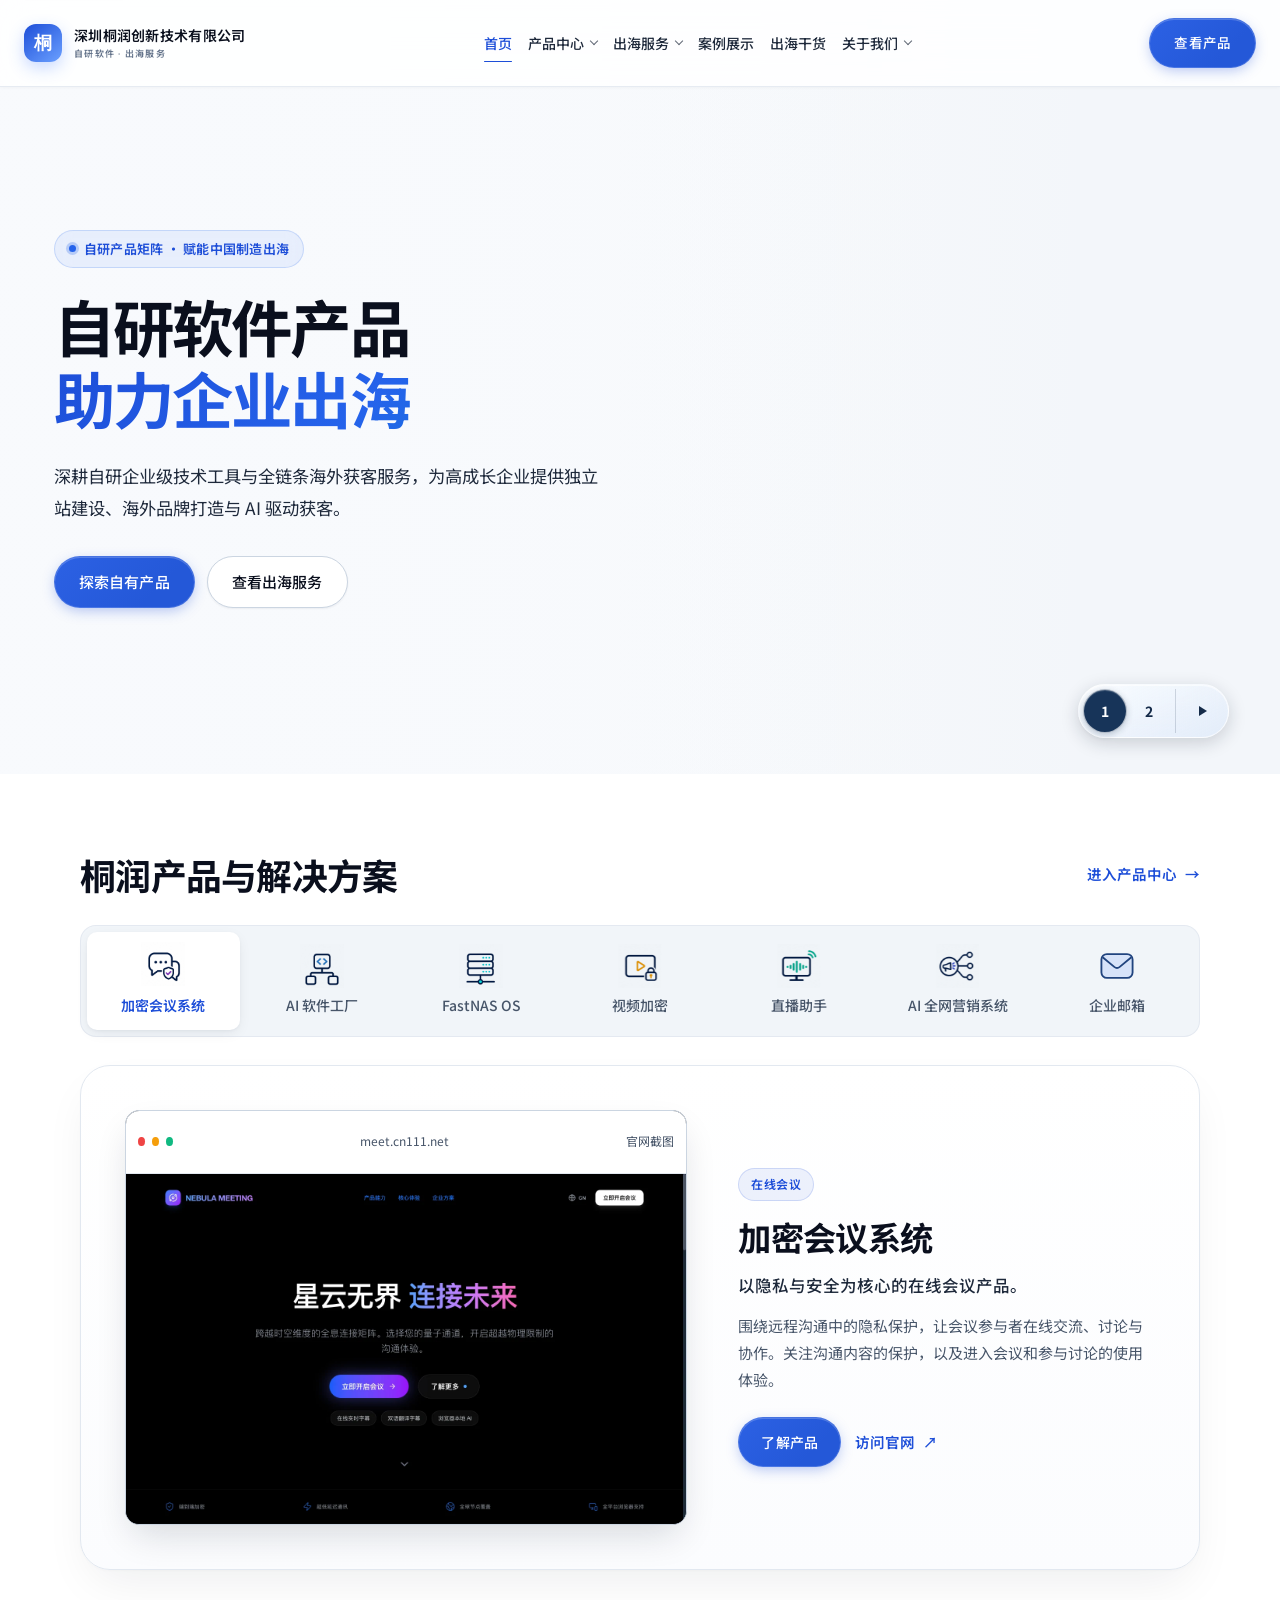
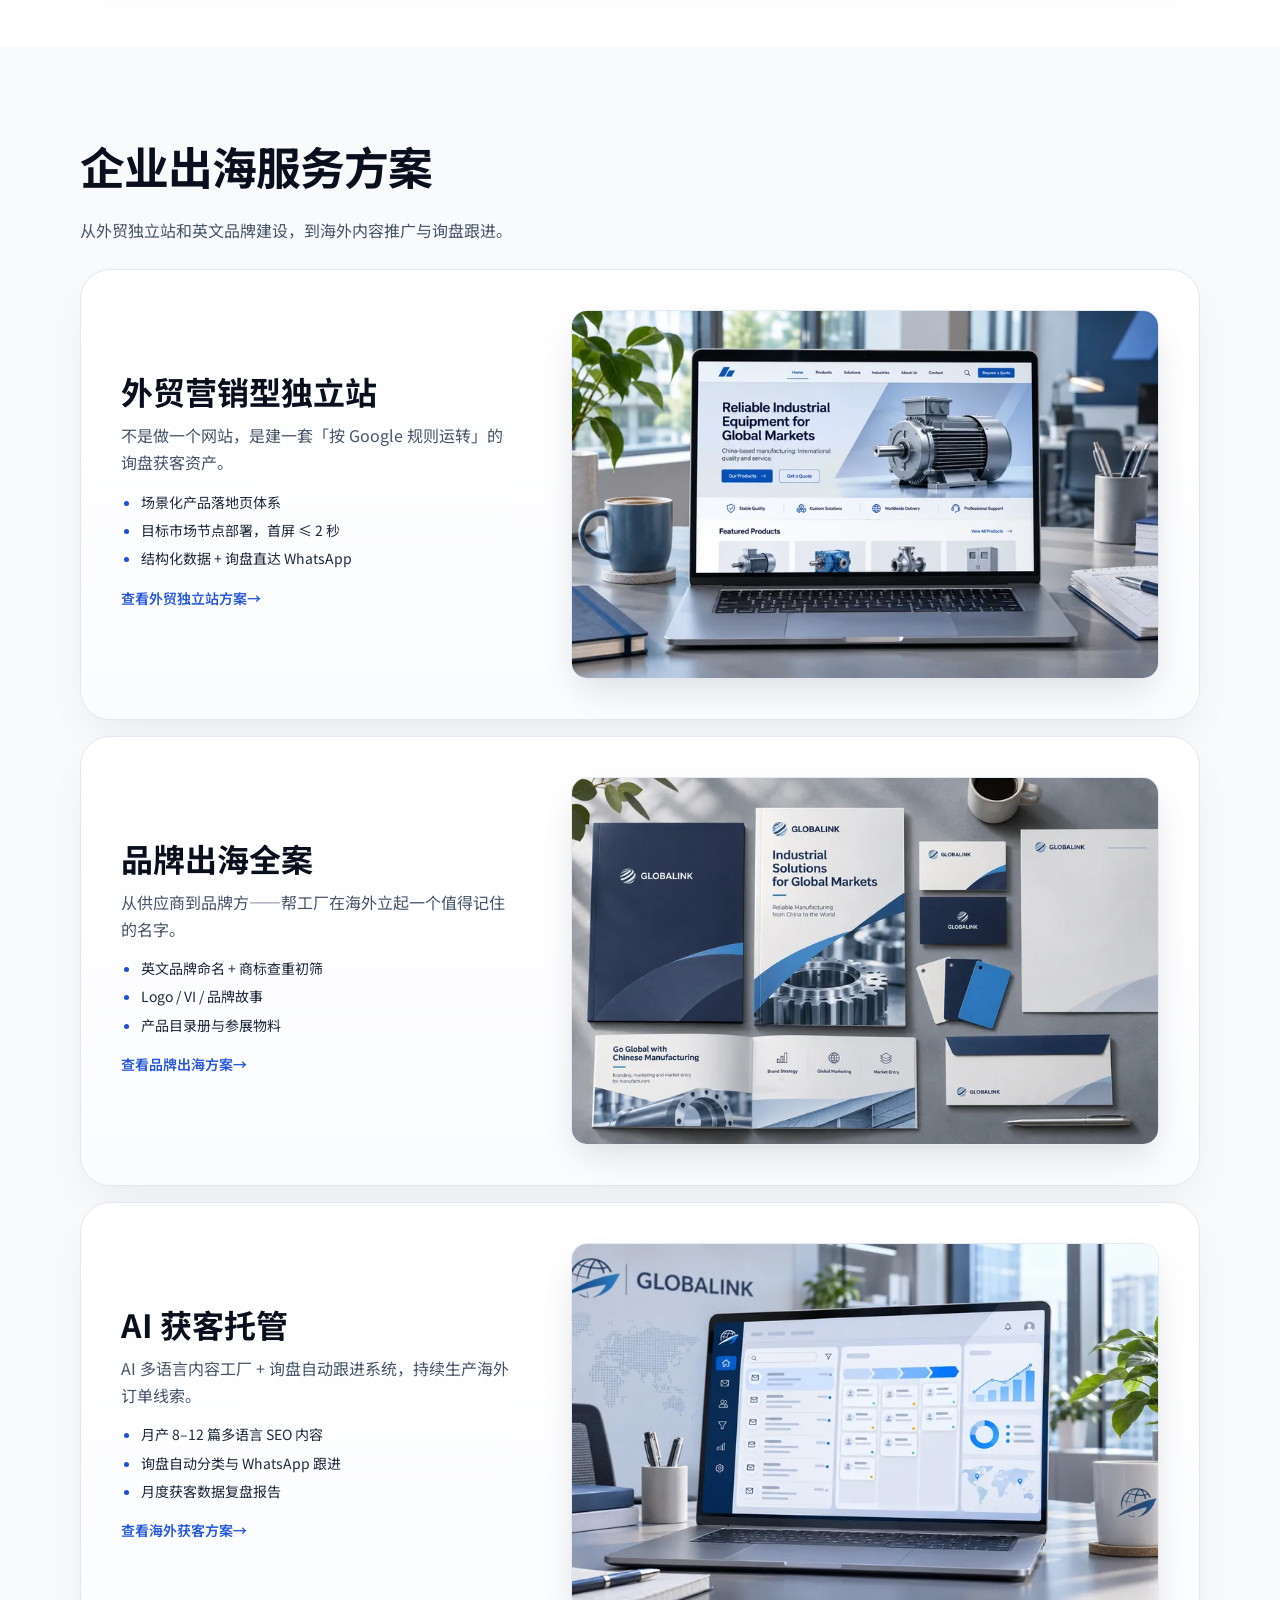
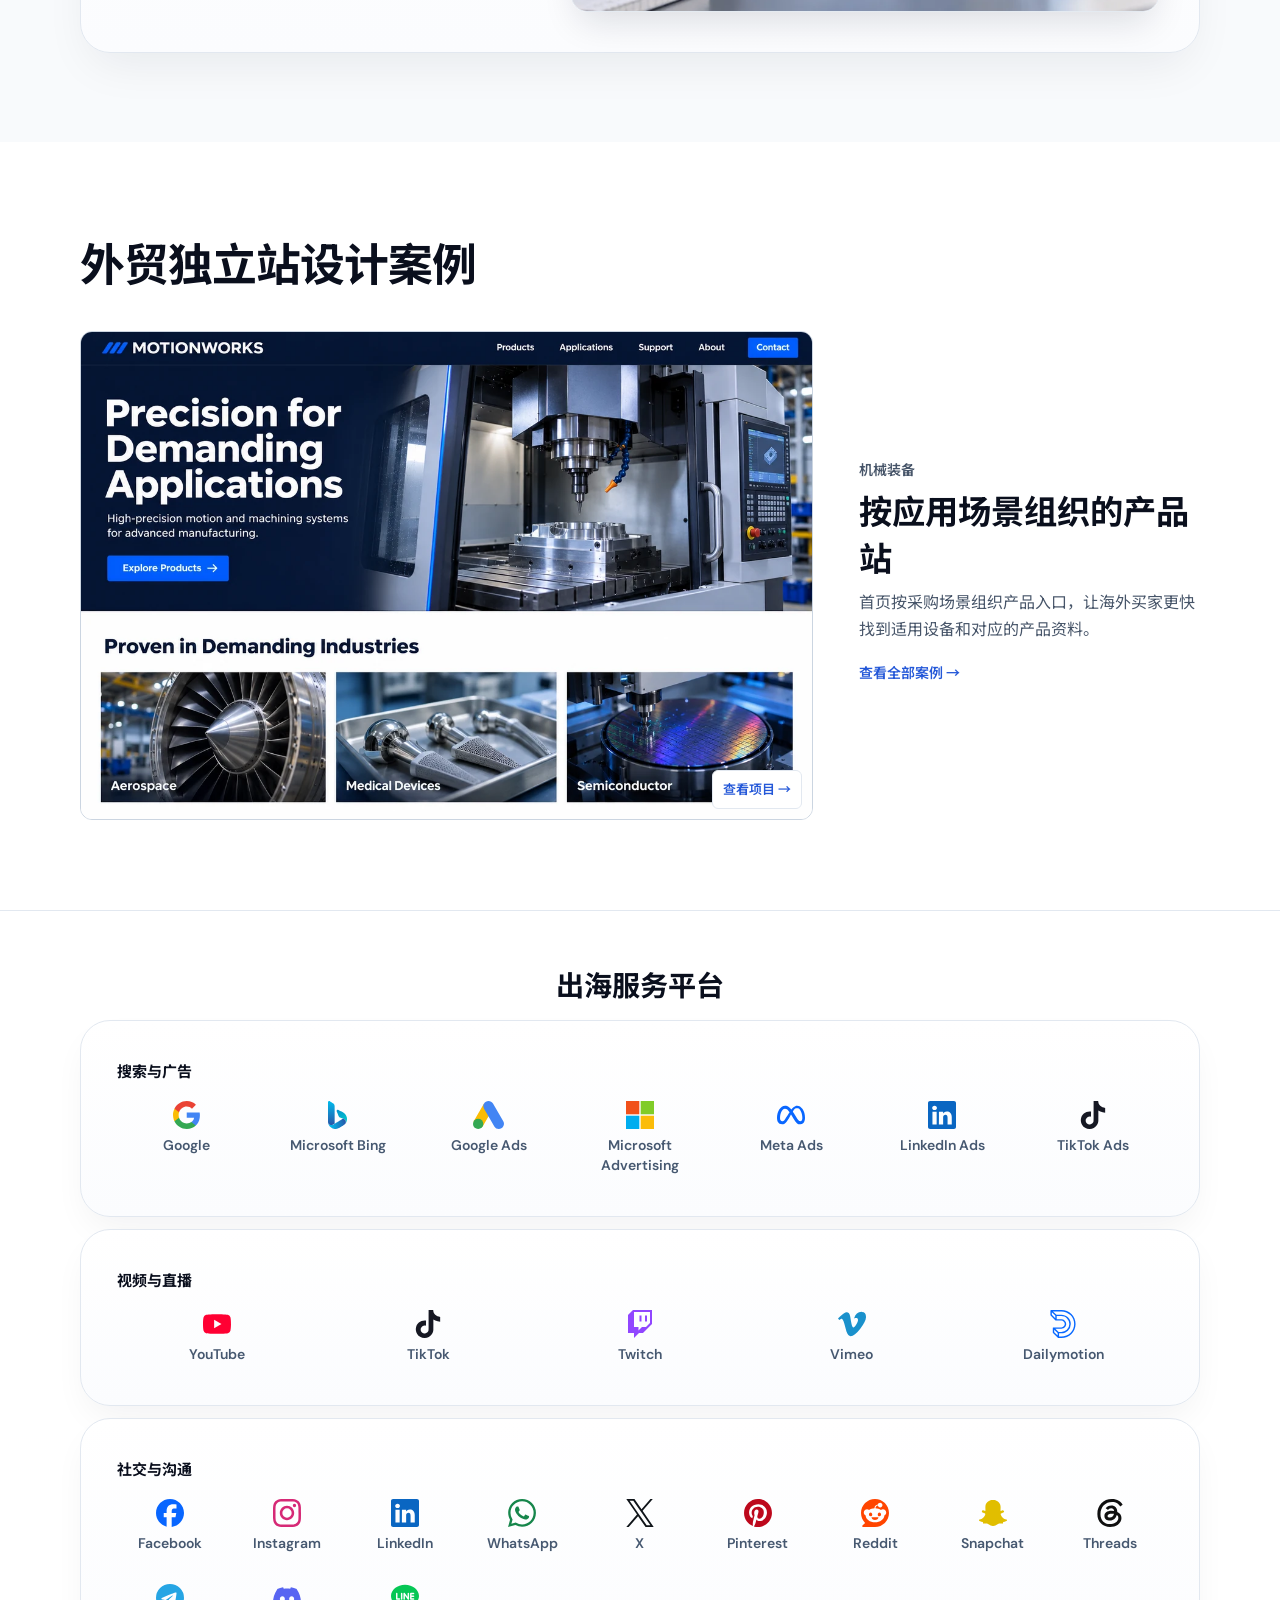
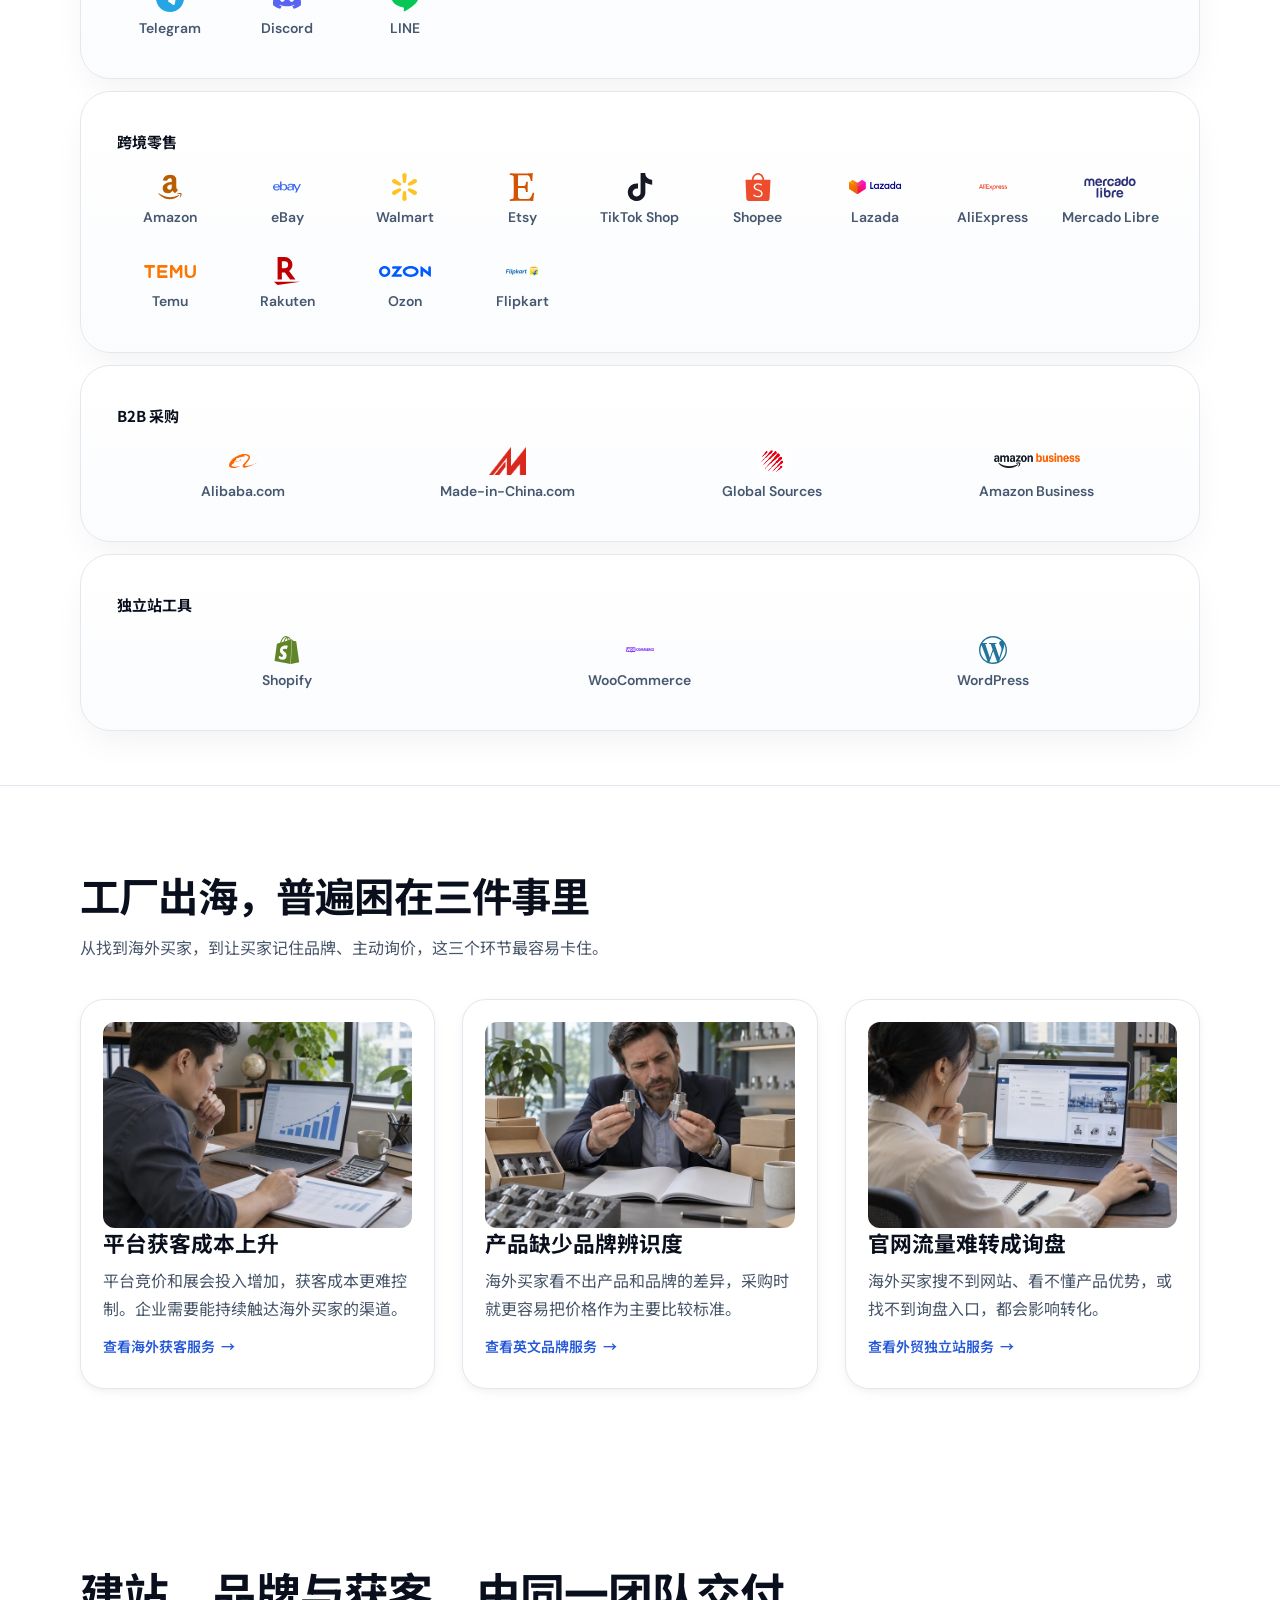
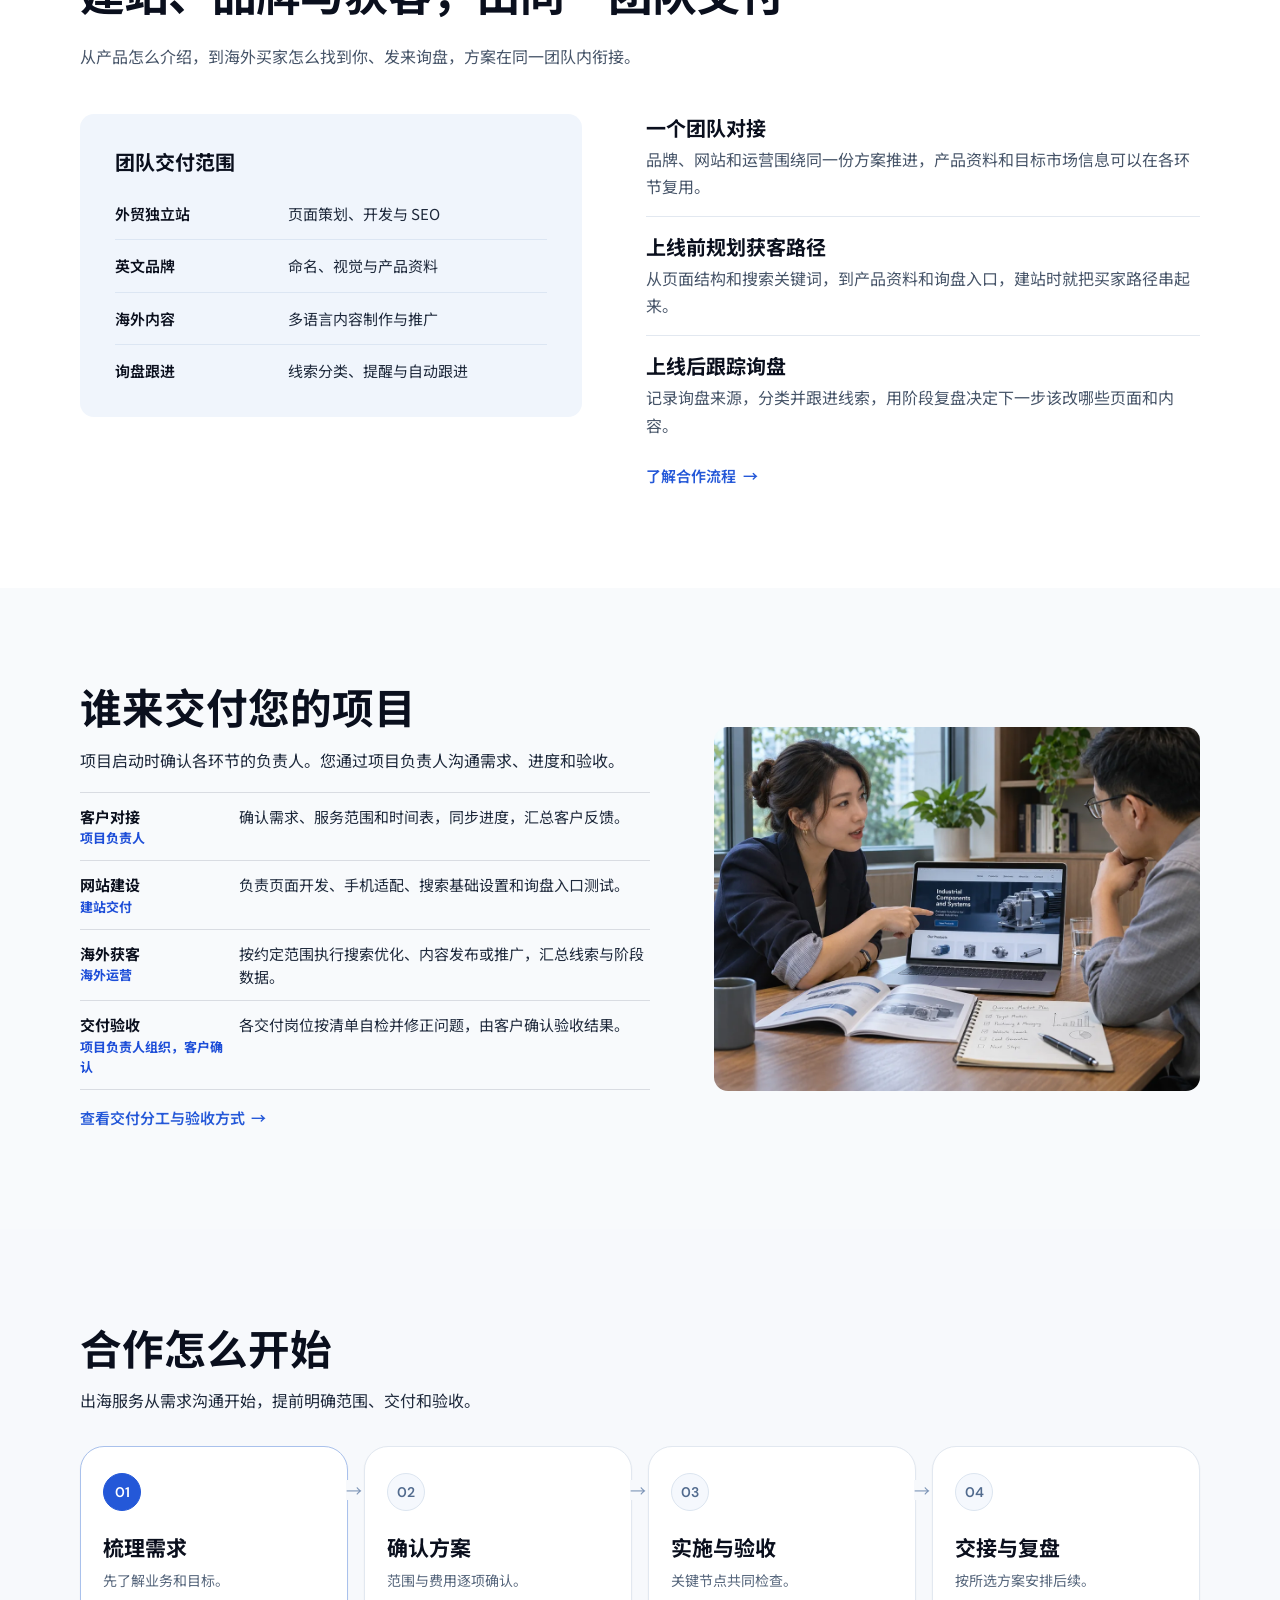
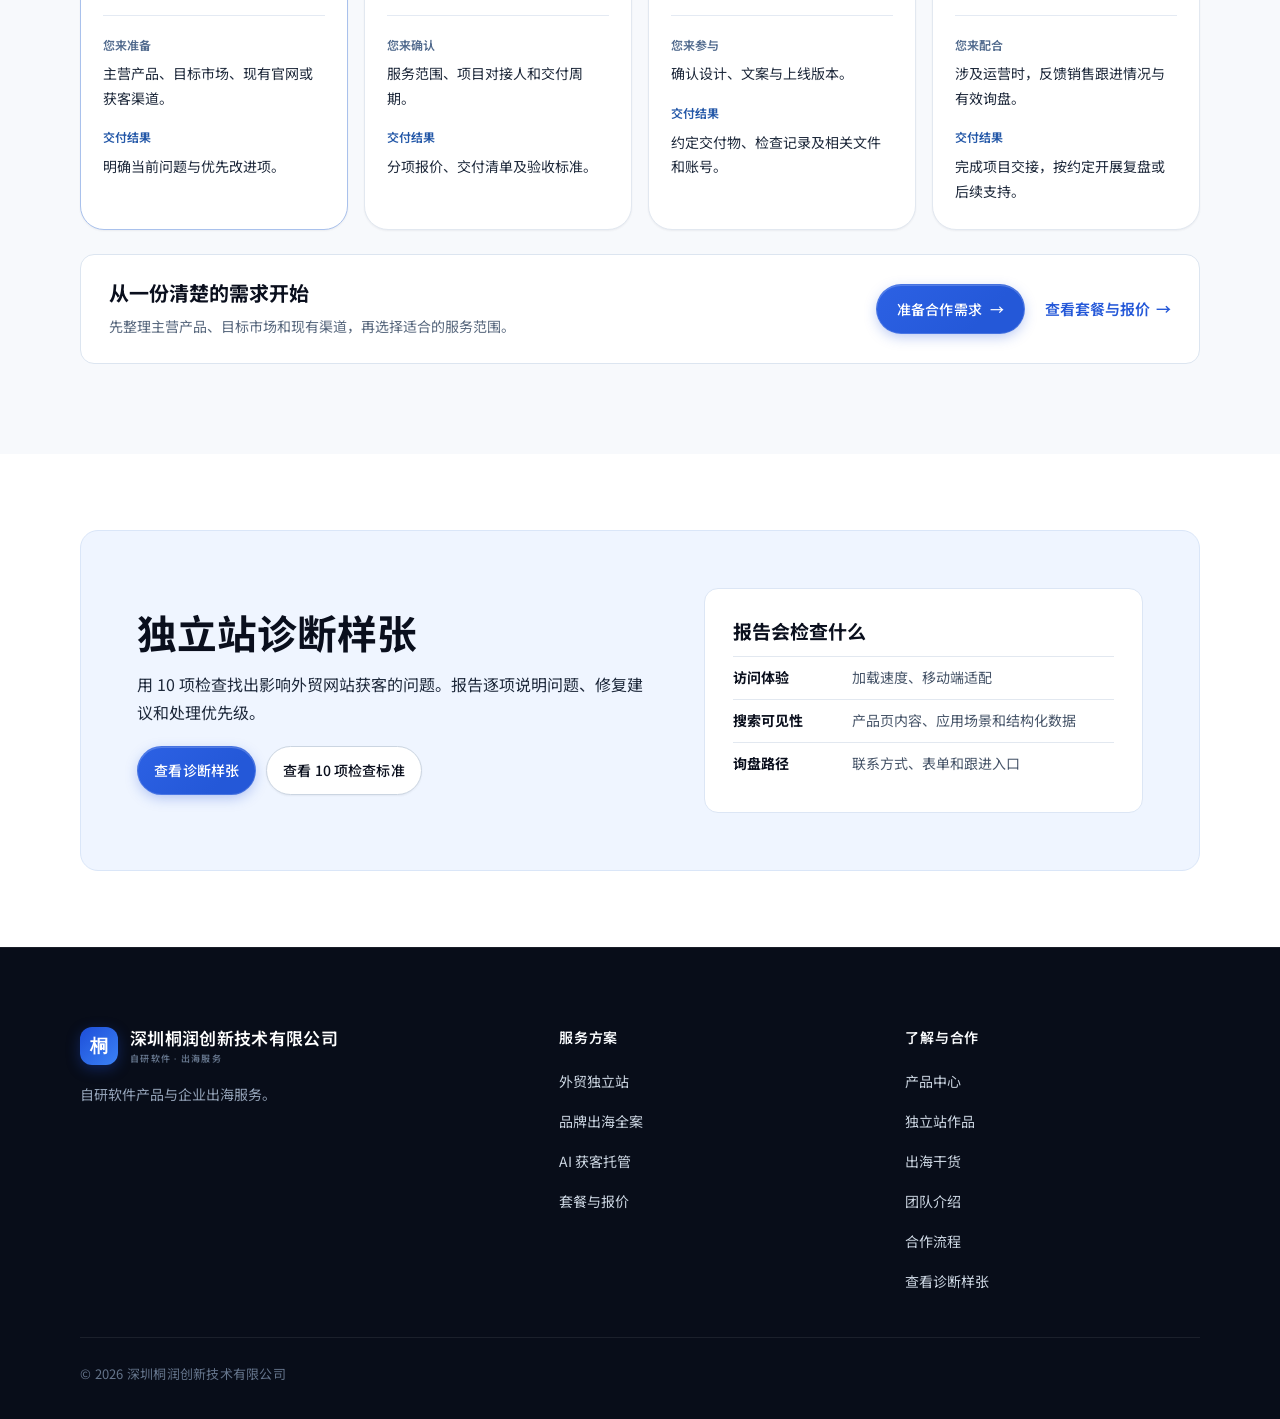
==== commit dd4b4171: "Refine homepage Hero glass controls" ====
--- a/index.html
+++ b/index.html
@@ -1 +1 @@
-<!DOCTYPE html><html lang="zh-CN"><head><meta charset="UTF-8"><meta name="viewport" content="width=device-width, initial-scale=1"><title>深圳桐润创新技术有限公司 · 自研软件产品与企业出海服务</title><meta name="description" content="了解桐润六项自有产品，以及外贸独立站、英文品牌和海外获客服务。"><link rel="icon" href="data:image/svg+xml,%3Csvg xmlns='http://www.w3.org/2000/svg' viewBox='0 0 64 64'%3E%3Crect width='64' height='64' rx='18' fill='%232f6bff'/%3E%3Cpath d='M18 40c8-18 20-18 28 0' fill='none' stroke='%23fff' stroke-width='4' stroke-linecap='round'/%3E%3Ccircle cx='32' cy='22' r='5' fill='%23fff'/%3E%3C/svg%3E"><link rel="preconnect" href="https://fonts.googleapis.com"><link rel="preconnect" href="https://fonts.gstatic.com" crossorigin><link href="https://fonts.googleapis.com/css2?family=DM+Sans:wght@400;500;600;700&family=Noto+Sans+SC:wght@400;500;600;700&display=swap" rel="stylesheet"><link rel="stylesheet" href="./assets/home.css?v=13"><link rel="stylesheet" href="./assets/navigation.css"><link rel="stylesheet" href="./assets/footer.css"><link rel="stylesheet" href="./assets/products.css"><script src="./assets/product-showcase.js" defer></script></head><body><a class="skip-link" href="#main-content">跳到主要内容</a><nav id="nav" aria-label="主导航"><div class="nav-in"><a class="logo" href="index.html"><div class="logo-mark" aria-hidden="true">桐</div><div class="logo-text">深圳桐润创新技术有限公司<small>自研软件 · 出海服务</small></div></a><div class="nav-links" id="navLinks"><a href="index.html">首页</a><details class="nav-group" name="primary-nav"><summary>产品中心</summary><div class="nav-submenu"><a href="products.html">查看全部产品</a><a href="products.html#meeting">加密会议系统</a><a href="products.html#software-factory">AI 软件工厂</a><a href="products.html#fastnas">FastNAS OS</a><a href="products.html#video-encryption">视频加密</a><a href="products.html#live-assistant">直播助手</a><a href="products.html#marketing">AI 全网营销系统</a><a href="products.html#enterprise-email">企业邮箱</a></div></details><details class="nav-group" name="primary-nav"><summary>出海服务</summary><div class="nav-submenu"><a href="services.html#s1">外贸独立站</a><a href="services.html#s2">品牌出海全案</a><a href="services.html#s3">AI 获客托管</a><a href="services.html#pricing">套餐与报价</a><a href="diagnosis.html#report">查看诊断样张</a></div></details><a href="cases.html">案例展示</a><a href="insights.html">出海干货</a><details class="nav-group" name="primary-nav"><summary>关于我们</summary><div class="nav-submenu"><a href="about.html#founder">团队介绍</a><a href="index.html#process">服务流程</a></div></details></div><div class="nav-action"><a class="btn btn-primary" href="products.html">查看产品</a><button class="menu-btn" id="menuBtn" aria-controls="navLinks" aria-label="打开菜单" aria-expanded="false"><span></span><span></span></button></div></div></nav><main id="main-content" tabindex="-1"><header class="home-hero"><video class="hero-video" id="heroVideo" muted loop playsinline preload="none" aria-hidden="true"></video><div class="wrap hero-grid"><div class="hero-copy"><div class="hero-badge"><span class="hero-badge-dot"></span><span>自研产品矩阵 · 赋能中国制造出海</span></div><h1><span class="hero-title-lead">自研软件产品</span> <span>助力企业出海</span></h1><p class="hero-sub">深耕自研企业级技术工具与全链条海外获客服务，为高成长企业提供独立站建设、海外品牌打造与 AI 驱动获客。</p><div class="hero-cta"><a class="btn btn-primary" href="products.html">探索自有产品</a><a class="btn btn-line" href="services.html">查看出海服务</a></div></div><a class="hero-work" href="work-lighting.html"><picture><source media="(max-width: 860px)" srcset="./images/work-lighting.webp"><img src="[data-uri]" alt="" width="1200" height="800"></picture><span class="hero-work-caption"><strong>照明电子外贸站</strong><span>查看案例 <span aria-hidden="true">↗</span></span></span></a><a class="hero-all-cases" href="cases.html">浏览全部案例 <span aria-hidden="true">→</span></a></div><div class="hero-video-controls" id="heroVideoControls" role="group" aria-label="背景视频"><div class="hero-video-options"><button type="button" aria-pressed="true" aria-controls="heroVideo" data-src="./videos/monks-social-hero.mp4?v=6" data-poster="./images/monks-sizzle-poster.webp" aria-label="背景视效 1" title="背景视效 1"></button><button type="button" aria-pressed="false" aria-controls="heroVideo" data-src="./videos/intralink-masthead.mp4" data-poster="./images/intralink-masthead-poster.webp" data-heading="让海外买家" data-emphasis="找到您的产品" data-description="围绕目标市场的采购需求优化 Google 搜索和产品页面，并用自动化流程跟进询盘。" aria-label="背景视效 2" title="背景视效 2"></button></div><button class="hero-video-toggle" type="button" id="heroVideoToggle" aria-controls="heroVideo" aria-label="播放背景" title="播放背景"></button></div></header><section class="home-products" aria-labelledby="products-title" data-product-showcase><div class="wrap"><div class="products-heading"><h2 id="products-title">桐润产品与解决方案</h2><a class="products-link" href="products.html">进入产品中心 <span aria-hidden="true">→</span></a></div><div class="product-selector" role="tablist" aria-label="选择产品"><button class="product-tab" id="product-tab-meeting" type="button" role="tab" aria-selected="true" aria-controls="product-panel-meeting" tabindex="0" data-product-tab><div class="product-mark" style="background-position:0% 0%" aria-hidden="true"></div><span>加密会议系统</span></button><button class="product-tab" id="product-tab-software-factory" type="button" role="tab" aria-selected="false" aria-controls="product-panel-software-factory" tabindex="-1" data-product-tab><div class="product-mark" style="background-position:50% 0%" aria-hidden="true"></div><span>AI 软件工厂</span></button><button class="product-tab" id="product-tab-fastnas" type="button" role="tab" aria-selected="false" aria-controls="product-panel-fastnas" tabindex="-1" data-product-tab><div class="product-mark" style="background-position:100% 0%" aria-hidden="true"></div><span>FastNAS OS</span></button><button class="product-tab" id="product-tab-video-encryption" type="button" role="tab" aria-selected="false" aria-controls="product-panel-video-encryption" tabindex="-1" data-product-tab><div class="product-mark" style="background-position:0% 100%" aria-hidden="true"></div><span>视频加密</span></button><button class="product-tab" id="product-tab-live-assistant" type="button" role="tab" aria-selected="false" aria-controls="product-panel-live-assistant" tabindex="-1" data-product-tab><div class="product-mark" style="background-position:50% 100%" aria-hidden="true"></div><span>直播助手</span></button><button class="product-tab" id="product-tab-marketing" type="button" role="tab" aria-selected="false" aria-controls="product-panel-marketing" tabindex="-1" data-product-tab><div class="product-mark" style="background-position:100% 100%" aria-hidden="true"></div><span>AI 全网营销系统</span></button><button class="product-tab" id="product-tab-enterprise-email" type="button" role="tab" aria-selected="false" aria-controls="product-panel-enterprise-email" tabindex="-1" data-product-tab><div class="product-mark product-mark-email" aria-hidden="true"><svg viewBox="0 0 48 48" fill="none"><rect x="7" y="11" width="34" height="26" rx="6" fill="#e4edff" stroke="#234782" stroke-width="2"></rect><path d="m9 15 12 10a4.7 4.7 0 0 0 6 0l12-10" stroke="#234782" stroke-width="2" stroke-linecap="round"></path></svg></div><span>企业邮箱</span></button></div><div class="product-stage"><div class="product-panel product-panel-meeting" id="product-panel-meeting" role="tabpanel" tabindex="0" aria-labelledby="product-tab-meeting"><div class="product-panel-visual"><div class="product-browser"><div class="product-browser-bar"><span aria-hidden="true">● ● ●</span><span>meet.cn111.net</span><span>官网截图</span></div><a href="./images/products/meeting.webp" target="_blank" rel="noopener" aria-label="查看加密会议官网完整截图（新标签页）"><img src="./images/products/meeting.webp" alt="加密会议系统 NEBULA MEETING 官网真实页面" width="1440" height="900" decoding="async" loading="lazy"></a></div></div><div class="product-panel-copy"><p class="product-panel-kicker">在线会议</p><h3>加密会议系统</h3><p class="product-panel-summary">以隐私与安全为核心的在线会议产品。</p><p class="product-panel-description">围绕远程沟通中的隐私保护，让会议参与者在线交流、讨论与协作。关注沟通内容的保护，以及进入会议和参与讨论的使用体验。</p><div class="product-panel-actions"><a class="btn btn-primary" href="products.html#meeting">了解产品</a><a class="products-link" href="https://meet.cn111.net/" target="_blank" rel="noopener noreferrer">访问官网 <span aria-hidden="true">↗</span></a></div></div></div><div class="product-panel product-panel-software-factory" id="product-panel-software-factory" role="tabpanel" tabindex="0" aria-labelledby="product-tab-software-factory" hidden><div class="product-panel-visual"><div class="product-concept-visual"><p class="product-panel-kicker">产品概念</p><div class="product-mark" style="background-position:50% 0%" aria-hidden="true"></div><div class="product-concept-steps"><span>需求梳理</span><span>设计开发</span><span>检查交付</span></div></div></div><div class="product-panel-copy"><p class="product-panel-kicker">产品概念</p><h3>AI 软件工厂</h3><p class="product-panel-summary">把 AI 引入从需求到软件交付的开发过程。</p><p class="product-panel-description">将软件开发理解为一条从需求梳理、方案设计到编码、检查与交付的工作链。产品概念是让 AI 参与这条工作链，帮助团队组织开发任务与协作过程。</p><div class="product-panel-actions"><a class="btn btn-primary" href="products.html#software-factory">了解产品</a></div></div></div><div class="product-panel product-panel-fastnas" id="product-panel-fastnas" role="tabpanel" tabindex="0" aria-labelledby="product-tab-fastnas" hidden><div class="product-panel-visual"><div class="product-concept-visual"><p class="product-panel-kicker">产品概念</p><div class="product-mark" style="background-position:100% 0%" aria-hidden="true"></div><div class="product-concept-steps"><span>数字文件</span><span>存储设备</span><span>资料管理</span></div></div></div><div class="product-panel-copy"><p class="product-panel-kicker">产品概念</p><h3>FastNAS OS</h3><p class="product-panel-summary">围绕 NAS 设备与数字资料管理的操作系统。</p><p class="product-panel-description">面向网络存储的操作系统方向，让文件、存储设备与日常管理拥有统一的使用入口。关注企业和个人不断积累的数字资料如何组织、访问与管理。</p><div class="product-panel-actions"><a class="btn btn-primary" href="products.html#fastnas">了解产品</a></div></div></div><div class="product-panel product-panel-video-encryption" id="product-panel-video-encryption" role="tabpanel" tabindex="0" aria-labelledby="product-tab-video-encryption" hidden><div class="product-panel-visual"><div class="product-concept-visual"><p class="product-panel-kicker">产品概念</p><div class="product-mark" style="background-position:0% 100%" aria-hidden="true"></div><div class="product-concept-steps"><span>视频内容</span><span>观看范围</span><span>使用边界</span></div></div></div><div class="product-panel-copy"><p class="product-panel-kicker">产品概念</p><h3>视频加密</h3><p class="product-panel-summary">围绕视频内容保护与使用边界的产品。</p><p class="product-panel-description">视频在交付和传播过程中，内容所有者需要考虑哪些人可以观看、内容如何被使用。视频加密的产品概念围绕这些保护需求展开。</p><div class="product-panel-actions"><a class="btn btn-primary" href="products.html#video-encryption">了解产品</a></div></div></div><div class="product-panel product-panel-live-assistant" id="product-panel-live-assistant" role="tabpanel" tabindex="0" aria-labelledby="product-tab-live-assistant" hidden><div class="product-panel-visual"><div class="product-concept-visual"><p class="product-panel-kicker">产品概念</p><div class="product-mark" style="background-position:50% 100%" aria-hidden="true"></div><div class="product-concept-steps"><span>开播准备</span><span>内容呈现</span><span>现场操作</span></div></div></div><div class="product-panel-copy"><p class="product-panel-kicker">产品概念</p><h3>直播助手</h3><p class="product-panel-summary">围绕直播准备与现场操作的辅助工具。</p><p class="product-panel-description">直播包含开播准备、内容呈现和现场操作等连续环节。产品概念是为主播和运营人员提供辅助，把注意力更多留给内容与观众交流。</p><div class="product-panel-actions"><a class="btn btn-primary" href="products.html#live-assistant">了解产品</a></div></div></div><div class="product-panel product-panel-marketing" id="product-panel-marketing" role="tabpanel" tabindex="0" aria-labelledby="product-tab-marketing" hidden><div class="product-panel-visual"><div class="product-concept-visual"><p class="product-panel-kicker">产品概念</p><div class="product-mark" style="background-position:100% 100%" aria-hidden="true"></div><div class="product-concept-steps"><span>营销内容</span><span>传播渠道</span><span>后续跟进</span></div></div></div><div class="product-panel-copy"><p class="product-panel-kicker">产品概念</p><h3>AI 全网营销系统</h3><p class="product-panel-summary">围绕多渠道营销工作组织与执行的 AI 系统。</p><p class="product-panel-description">企业营销需要连接内容、渠道和后续跟进。产品概念是把 AI 引入这些工作环节，帮助团队从整体上规划和组织营销工作。</p><div class="product-panel-actions"><a class="btn btn-primary" href="products.html#marketing">了解产品</a></div></div></div><div class="product-panel product-panel-enterprise-email" id="product-panel-enterprise-email" role="tabpanel" tabindex="0" aria-labelledby="product-tab-enterprise-email" hidden><div class="product-panel-visual"><div class="product-concept-visual"><p class="product-panel-kicker">新网全球邮</p><div class="product-mark product-mark-email" aria-hidden="true"><svg viewBox="0 0 48 48" fill="none"><rect x="7" y="11" width="34" height="26" rx="6" fill="#e4edff" stroke="#234782" stroke-width="2"></rect><path d="m9 15 12 10a4.7 4.7 0 0 0 6 0l12-10" stroke="#234782" stroke-width="2" stroke-linecap="round"></path></svg></div><div class="product-concept-steps"><span>日常办公</span><span>外贸沟通</span><span>AI 写信</span></div></div></div><div class="product-panel-copy"><p class="product-panel-kicker">企业通信</p><h3>企业邮箱</h3><p class="product-panel-summary">新网全球邮，面向企业日常办公和外贸商务沟通。</p><p class="product-panel-description">根据团队需要选择标准版、外贸版或 Pro 版，侧重日常协作、邮件跟进或 AI 商务写信。</p><div class="product-panel-actions"><a class="btn btn-primary" href="products.html#enterprise-email">查看邮箱套餐</a></div></div></div></div></div></section><section class="soft" id="services" aria-labelledby="services-title"><div class="wrap"><div class="sec-head"><h2 id="services-title">企业出海服务方案</h2><p>从外贸独立站和英文品牌建设，到海外内容推广与询盘跟进。</p></div><div class="service-tabs" data-tab-list role="tablist" aria-label="选择服务方案" hidden><button type="button" role="tab" id="service-tab-1" aria-controls="service-panel-1">外贸独立站</button><button type="button" role="tab" id="service-tab-2" aria-controls="service-panel-2">品牌出海</button><button type="button" role="tab" id="service-tab-3" aria-controls="service-panel-3">海外获客</button></div><div class="service-panels"><article class="service-panel" role="tabpanel" id="service-panel-1" aria-labelledby="service-tab-1" tabindex="0"><div class="service-copy"><h3>外贸营销型独立站</h3><p>不是做一个网站，是建一套「按 Google 规则运转」的询盘获客资产。</p><ul><li>场景化产品落地页体系</li><li>目标市场节点部署，首屏 ≤ 2 秒</li><li>结构化数据 + 询盘直达 WhatsApp</li></ul><a class="more" href="services.html#s1">查看外贸独立站方案<span aria-hidden="true"> →</span></a></div><img class="service-image" src="./images/service-website.webp" alt="英文外贸独立站页面示意" width="800" height="500" loading="lazy" decoding="async"></article><article class="service-panel" role="tabpanel" id="service-panel-2" aria-labelledby="service-tab-2" tabindex="0"><div class="service-copy"><h3>品牌出海全案</h3><p>从供应商到品牌方——帮工厂在海外立起一个值得记住的名字。</p><ul><li>英文品牌命名 + 商标查重初筛</li><li>Logo / VI / 品牌故事</li><li>产品目录册与参展物料</li></ul><a class="more" href="services.html#s2">查看品牌出海方案<span aria-hidden="true"> →</span></a></div><img class="service-image" src="./images/service-brand-identity.webp" alt="英文品牌目录册与视觉物料示意" width="800" height="500" loading="lazy" decoding="async"></article><article class="service-panel" role="tabpanel" id="service-panel-3" aria-labelledby="service-tab-3" tabindex="0"><div class="service-copy"><h3>AI 获客托管</h3><p>AI 多语言内容工厂 + 询盘自动跟进系统，持续生产海外订单线索。</p><ul><li>月产 8–12 篇多语言 SEO 内容</li><li>询盘自动分类与 WhatsApp 跟进</li><li>月度获客数据复盘报告</li></ul><a class="more" href="services.html#s3">查看海外获客方案<span aria-hidden="true"> →</span></a></div><img class="service-image" src="./images/service-lead-management.webp" alt="海外询盘管理和跟进界面示意" width="800" height="500" loading="lazy" decoding="async"></article></div></div></section><section id="works" aria-labelledby="works-title"><div class="wrap"><div class="sec-head"><h2 id="works-title">外贸独立站设计案例</h2></div><div class="work-grid"><article class="work-project work-feature"><a class="work-preview" href="work-mechanical.html" aria-label="查看机械装备项目详情"><img src="./images/work-mechanical.webp" alt="机械装备外贸独立站首页设计样例" width="1200" height="800" loading="lazy" decoding="async"><span class="work-link" aria-hidden="true">查看项目 →</span></a><div class="work-copy"><p class="work-industry">机械装备</p><h3>按应用场景组织的产品站</h3><p class="work-summary">首页按采购场景组织产品入口，让海外买家更快找到适用设备和对应的产品资料。</p><a class="work-more" href="cases.html">查看全部案例 →</a></div></article></div></div></section><section class="strip" aria-labelledby="platforms-label"><div class="wrap strip-in"><h2 id="platforms-label">出海服务平台</h2><div class="platform-tabs" data-tab-list role="tablist" aria-label="平台类别" hidden><button type="button" role="tab" id="platform-tab-1" aria-controls="platform-group-1">搜索与广告</button><button type="button" role="tab" id="platform-tab-2" aria-controls="platform-group-2">视频与直播</button><button type="button" role="tab" id="platform-tab-3" aria-controls="platform-group-3">社交与沟通</button><button type="button" role="tab" id="platform-tab-4" aria-controls="platform-group-4">跨境零售</button><button type="button" role="tab" id="platform-tab-5" aria-controls="platform-group-5">B2B 采购</button><button type="button" role="tab" id="platform-tab-6" aria-controls="platform-group-6">独立站工具</button></div><div class="platform-groups"><div class="platform-group" role="tabpanel" id="platform-group-1" aria-labelledby="platform-tab-1" tabindex="0"><h3>搜索与广告</h3><ul class="platform-list"><li><button class="platform-button" type="button" aria-describedby="platform-description-0-0"><img src="./images/brands/google.svg" width="52" height="28" alt="" loading="lazy" decoding="async"><span>Google</span></button><span id="platform-description-0-0" hidden>搜索引擎。通过 SEO 让海外买家找到企业官网、产品页和选型资料。</span></li><li><button class="platform-button" type="button" aria-describedby="platform-description-0-1"><img src="./images/brands/bing.svg" width="52" height="28" alt="" loading="lazy" decoding="async"><span>Microsoft Bing</span></button><span id="platform-description-0-1" hidden>微软搜索引擎。可通过 Bing Webmaster Tools 检查网页收录和自然搜索表现。</span></li><li><button class="platform-button" type="button" aria-describedby="platform-description-0-2"><img src="./images/brands/google-ads.svg" width="52" height="28" alt="" loading="lazy" decoding="async"><span>Google Ads</span></button><span id="platform-description-0-2" hidden>谷歌广告平台，可投放搜索、购物和视频广告，用于引流和获取询盘。</span></li><li><button class="platform-button" type="button" aria-describedby="platform-description-0-3"><img src="./images/brands/microsoft-icon.svg" width="52" height="28" alt="" loading="lazy" decoding="async"><span>Microsoft Advertising</span></button><span id="platform-description-0-3" hidden>微软广告平台，可在 Bing 等搜索入口投放广告，触达主动搜索产品的买家。</span></li><li><button class="platform-button" type="button" aria-describedby="platform-description-0-4"><img src="./images/brands/meta.svg" width="52" height="28" alt="" loading="lazy" decoding="async"><span>Meta Ads</span></button><span id="platform-description-0-4" hidden>Meta 广告平台，可在 Facebook 和 Instagram 投放品牌推广、引流与线索广告。</span></li><li><button class="platform-button" type="button" aria-describedby="platform-description-0-5"><img src="./images/brands/linkedin.svg" width="52" height="28" alt="" loading="lazy" decoding="async"><span>LinkedIn Ads</span></button><span id="platform-description-0-5" hidden>职业社交广告平台，可按行业、职位和公司等条件触达 B2B 受众。</span></li><li><button class="platform-button" type="button" aria-describedby="platform-description-0-6"><img src="./images/brands/tiktok.svg" width="52" height="28" alt="" loading="lazy" decoding="async"><span>TikTok Ads</span></button><span id="platform-description-0-6" hidden>TikTok 的广告投放工具，可用短视频推广产品并衡量广告效果。</span></li></ul></div><div class="platform-group" role="tabpanel" id="platform-group-2" aria-labelledby="platform-tab-2" tabindex="0"><h3>视频与直播</h3><ul class="platform-list"><li><button class="platform-button" type="button" aria-describedby="platform-description-1-0"><img src="./images/brands/youtube.svg" width="52" height="28" alt="" loading="lazy" decoding="async"><span>YouTube</span></button><span id="platform-description-1-0" hidden>视频和直播平台，适合发布产品演示、安装教程与品牌故事。</span></li><li><button class="platform-button" type="button" aria-describedby="platform-description-1-1"><img src="./images/brands/tiktok.svg" width="52" height="28" alt="" loading="lazy" decoding="async"><span>TikTok</span></button><span id="platform-description-1-1" hidden>短视频平台，适合用产品实拍和使用场景触达海外受众。</span></li><li><button class="platform-button" type="button" aria-describedby="platform-description-1-2"><img src="./images/brands/twitch.svg" width="52" height="28" alt="" loading="lazy" decoding="async"><span>Twitch</span></button><span id="platform-description-1-2" hidden>以直播为主的平台，适合实时演示、活动和社群互动。</span></li><li><button class="platform-button" type="button" aria-describedby="platform-description-1-3"><img src="./images/brands/vimeo.svg" width="52" height="28" alt="" loading="lazy" decoding="async"><span>Vimeo</span></button><span id="platform-description-1-3" hidden>视频托管平台，适合在官网嵌入品牌片和产品视频。</span></li><li><button class="platform-button" type="button" aria-describedby="platform-description-1-4"><img src="./images/brands/dailymotion.svg" width="52" height="28" alt="" loading="lazy" decoding="async"><span>Dailymotion</span></button><span id="platform-description-1-4" hidden>视频发布平台，可用于分发品牌和产品视频。</span></li></ul></div><div class="platform-group" role="tabpanel" id="platform-group-3" aria-labelledby="platform-tab-3" tabindex="0"><h3>社交与沟通</h3><ul class="platform-list"><li><button class="platform-button" type="button" aria-describedby="platform-description-2-0"><img src="./images/brands/facebook.svg" width="52" height="28" alt="" loading="lazy" decoding="async"><span>Facebook</span></button><span id="platform-description-2-0" hidden>社交平台，可通过品牌主页、群组和广告触达海外客户。</span></li><li><button class="platform-button" type="button" aria-describedby="platform-description-2-1"><img src="./images/brands/instagram.svg" width="52" height="28" alt="" loading="lazy" decoding="async"><span>Instagram</span></button><span id="platform-description-2-1" hidden>以图片、短视频和动态为主，适合展示产品和品牌视觉。</span></li><li><button class="platform-button" type="button" aria-describedby="platform-description-2-2"><img src="./images/brands/linkedin.svg" width="52" height="28" alt="" loading="lazy" decoding="async"><span>LinkedIn</span></button><span id="platform-description-2-2" hidden>职业社交平台，适合建立企业形象、拓展 B2B 客户和合作伙伴。</span></li><li><button class="platform-button" type="button" aria-describedby="platform-description-2-3"><img src="./images/brands/whatsapp.svg" width="52" height="28" alt="" loading="lazy" decoding="async"><span>WhatsApp</span></button><span id="platform-description-2-3" hidden>即时通讯工具，适合承接海外询盘、发送资料和跟进客户。</span></li><li><button class="platform-button" type="button" aria-describedby="platform-description-2-4"><img src="./images/brands/x.svg" width="52" height="28" alt="" loading="lazy" decoding="async"><span>X</span></button><span id="platform-description-2-4" hidden>实时社交平台，适合发布企业动态和参与行业讨论。</span></li><li><button class="platform-button" type="button" aria-describedby="platform-description-2-5"><img src="./images/brands/pinterest.svg" width="52" height="28" alt="" loading="lazy" decoding="async"><span>Pinterest</span></button><span id="platform-description-2-5" hidden>视觉灵感搜索平台，适合展示家居、服饰和设计类产品。</span></li><li><button class="platform-button" type="button" aria-describedby="platform-description-2-6"><img src="./images/brands/reddit.svg" width="52" height="28" alt="" loading="lazy" decoding="async"><span>Reddit</span></button><span id="platform-description-2-6" hidden>话题社区平台，适合了解目标市场的真实讨论和需求。</span></li><li><button class="platform-button" type="button" aria-describedby="platform-description-2-7"><img src="./images/brands/snapchat.svg" width="52" height="28" alt="" loading="lazy" decoding="async"><span>Snapchat</span></button><span id="platform-description-2-7" hidden>以短视频和限时动态为主，适合创意内容和品牌推广。</span></li><li><button class="platform-button" type="button" aria-describedby="platform-description-2-8"><img src="./images/brands/threads.svg" width="52" height="28" alt="" loading="lazy" decoding="async"><span>Threads</span></button><span id="platform-description-2-8" hidden>以文字和话题讨论为主，可用于发布品牌动态和互动。</span></li><li><button class="platform-button" type="button" aria-describedby="platform-description-2-9"><img src="./images/brands/telegram.svg" width="52" height="28" alt="" loading="lazy" decoding="async"><span>Telegram</span></button><span id="platform-description-2-9" hidden>即时通讯工具，支持群组和频道，可发布资讯和维护社群。</span></li><li><button class="platform-button" type="button" aria-describedby="platform-description-2-10"><img src="./images/brands/discord.svg" width="52" height="28" alt="" loading="lazy" decoding="async"><span>Discord</span></button><span id="platform-description-2-10" hidden>支持分频道交流的社群平台，适合维护用户和产品社区。</span></li><li><button class="platform-button" type="button" aria-describedby="platform-description-2-11"><img src="./images/brands/line.svg" width="52" height="28" alt="" loading="lazy" decoding="async"><span>LINE</span></button><span id="platform-description-2-11" hidden>即时通讯工具，可用于与客户沟通及运营品牌官方账号。</span></li></ul></div><div class="platform-group" role="tabpanel" id="platform-group-4" aria-labelledby="platform-tab-4" tabindex="0"><h3>跨境零售</h3><ul class="platform-list"><li><button class="platform-button" type="button" aria-describedby="platform-description-3-0"><img src="./images/brands/amazon.svg" width="52" height="28" alt="" loading="lazy" decoding="async"><span>Amazon</span></button><span id="platform-description-3-0" hidden>综合电商平台，企业可上架商品，面向各站点的消费者销售。</span></li><li><button class="platform-button" type="button" aria-describedby="platform-description-3-1"><img src="./images/brands/ebay.svg" width="52" height="28" alt="" loading="lazy" decoding="async"><span>eBay</span></button><span id="platform-description-3-1" hidden>支持一口价和拍卖的电商平台，适合多品类跨境零售。</span></li><li><button class="platform-button" type="button" aria-describedby="platform-description-3-2"><img src="./images/brands/walmart.svg" width="52" height="28" alt="" loading="lazy" decoding="async"><span>Walmart</span></button><span id="platform-description-3-2" hidden>沃尔玛线上市场，第三方卖家可通过 Marketplace 销售商品。</span></li><li><button class="platform-button" type="button" aria-describedby="platform-description-3-3"><img src="./images/brands/etsy.svg" width="52" height="28" alt="" loading="lazy" decoding="async"><span>Etsy</span></button><span id="platform-description-3-3" hidden>电商平台，以原创设计、手工制品和复古商品为特色。</span></li><li><button class="platform-button" type="button" aria-describedby="platform-description-3-4"><img src="./images/brands/tiktok.svg" width="52" height="28" alt="" loading="lazy" decoding="async"><span>TikTok Shop</span></button><span id="platform-description-3-4" hidden>内容电商平台，可通过短视频和直播展示并销售商品。</span></li><li><button class="platform-button" type="button" aria-describedby="platform-description-3-5"><img src="./images/brands/shopee.svg" width="52" height="28" alt="" loading="lazy" decoding="async"><span>Shopee</span></button><span id="platform-description-3-5" hidden>电商平台，覆盖东南亚等市场，支持品牌开店和本地化销售。</span></li><li><button class="platform-button" type="button" aria-describedby="platform-description-3-6"><img src="./images/brands/lazada.svg" width="52" height="28" alt="" loading="lazy" decoding="async"><span>Lazada</span></button><span id="platform-description-3-6" hidden>东南亚电商平台，可用于商品上架和跨境零售。</span></li><li><button class="platform-button" type="button" aria-describedby="platform-description-3-7"><img src="./images/brands/aliexpress.svg" width="52" height="28" alt="" loading="lazy" decoding="async"><span>AliExpress</span></button><span id="platform-description-3-7" hidden>面向海外消费者的跨境零售平台，支持商家开店销售。</span></li><li><button class="platform-button" type="button" aria-describedby="platform-description-3-8"><img src="./images/brands/mercadolibre.svg" width="52" height="28" alt="" loading="lazy" decoding="async"><span>Mercado Libre</span></button><span id="platform-description-3-8" hidden>拉丁美洲电商平台，可用于当地市场的商品销售。</span></li><li><button class="platform-button" type="button" aria-describedby="platform-description-3-9"><img src="./images/brands/temu.svg" width="52" height="28" alt="" loading="lazy" decoding="async"><span>Temu</span></button><span id="platform-description-3-9" hidden>面向消费者的跨境电商平台，支持多品类商品销售。</span></li><li><button class="platform-button" type="button" aria-describedby="platform-description-3-10"><img src="./images/brands/rakuten.svg" width="52" height="28" alt="" loading="lazy" decoding="async"><span>Rakuten</span></button><span id="platform-description-3-10" hidden>日本电商平台，可通过乐天市场开店销售商品。</span></li><li><button class="platform-button" type="button" aria-describedby="platform-description-3-11"><img src="./images/brands/ozon.svg" width="52" height="28" alt="" loading="lazy" decoding="async"><span>Ozon</span></button><span id="platform-description-3-11" hidden>俄罗斯电商平台，提供商品上架和线上销售渠道。</span></li><li><button class="platform-button" type="button" aria-describedby="platform-description-3-12"><img src="./images/brands/flipkart.svg" width="52" height="28" alt="" loading="lazy" decoding="async"><span>Flipkart</span></button><span id="platform-description-3-12" hidden>印度电商平台，覆盖电子产品、服饰和家居等品类。</span></li></ul></div><div class="platform-group" role="tabpanel" id="platform-group-5" aria-labelledby="platform-tab-5" tabindex="0"><h3>B2B 采购</h3><ul class="platform-list"><li><button class="platform-button" type="button" aria-describedby="platform-description-4-0"><img src="./images/brands/alibabadotcom.svg" width="52" height="28" alt="" loading="lazy" decoding="async"><span>Alibaba.com</span></button><span id="platform-description-4-0" hidden>跨境 B2B 平台，适合展示产品、承接批量采购和外贸询盘。</span></li><li><button class="platform-button" type="button" aria-describedby="platform-description-4-1"><img src="./images/brands/made-in-china.png" width="52" height="28" alt="" loading="lazy" decoding="async"><span>Made-in-China.com</span></button><span id="platform-description-4-1" hidden>中国制造网，连接中国供应商与海外采购商，支持产品展示和采购询价。</span></li><li><button class="platform-button" type="button" aria-describedby="platform-description-4-2"><img src="./images/brands/global-sources.png" width="52" height="28" alt="" loading="lazy" decoding="async"><span>Global Sources</span></button><span id="platform-description-4-2" hidden>环球资源，连接海外采购商和供应商，覆盖线上采购与线下展会。</span></li><li><button class="platform-button" type="button" aria-describedby="platform-description-4-3"><img src="./images/brands/amazon-business.png" width="52" height="28" alt="" loading="lazy" decoding="async"><span>Amazon Business</span></button><span id="platform-description-4-3" hidden>亚马逊面向企业和机构的采购平台，支持企业定价与批量采购。</span></li></ul></div><div class="platform-group" role="tabpanel" id="platform-group-6" aria-labelledby="platform-tab-6" tabindex="0"><h3>独立站工具</h3><ul class="platform-list"><li><button class="platform-button" type="button" aria-describedby="platform-description-5-0"><img src="./images/brands/shopify.svg" width="52" height="28" alt="" loading="lazy" decoding="async"><span>Shopify</span></button><span id="platform-description-5-0" hidden>独立电商建站平台，支持商品管理、结账与订单处理。</span></li><li><button class="platform-button" type="button" aria-describedby="platform-description-5-1"><img src="./images/brands/woocommerce.svg" width="52" height="28" alt="" loading="lazy" decoding="async"><span>WooCommerce</span></button><span id="platform-description-5-1" hidden>WordPress 电商插件，可为网站添加商品、购物车和结账功能。</span></li><li><button class="platform-button" type="button" aria-describedby="platform-description-5-2"><img src="./images/brands/wordpress.svg" width="52" height="28" alt="" loading="lazy" decoding="async"><span>WordPress</span></button><span id="platform-description-5-2" hidden>内容管理系统，适合建设企业官网、产品目录和内容站。</span></li></ul></div></div></div></section><section id="pain" aria-labelledby="pain-title"><div class="wrap"><div class="pain-heading"><h2 id="pain-title">工厂出海，普遍困在三件事里</h2><p>从找到海外买家，到让买家记住品牌、主动询价，这三个环节最容易卡住。</p></div><div class="pain-grid"><article class="pain-item"><img class="pain-image" src="./images/pain-platform-cost.webp" alt="外贸负责人核对线上推广预算" width="720" height="480" loading="lazy" decoding="async"><div class="pain-copy"><h3>平台获客成本上升</h3><p>平台竞价和展会投入增加，获客成本更难控制。企业需要能持续触达海外买家的渠道。</p><a class="pain-link" href="services.html#s3">查看海外获客服务<span aria-hidden="true"> →</span></a></div></article><article class="pain-item"><img class="pain-image" src="./images/pain-brand-recognition.webp" alt="采购人员比较外观相近的无品牌产品样品" width="720" height="480" loading="lazy" decoding="async"><div class="pain-copy"><h3>产品缺少品牌辨识度</h3><p>海外买家看不出产品和品牌的差异，采购时就更容易把价格作为主要比较标准。</p><a class="pain-link" href="services.html#s2">查看英文品牌服务<span aria-hidden="true"> →</span></a></div></article><article class="pain-item"><img class="pain-image" src="./images/pain-low-inquiries.webp" alt="外贸销售人员查看网站询盘收件箱" width="720" height="480" loading="lazy" decoding="async"><div class="pain-copy"><h3>官网流量难转成询盘</h3><p>海外买家搜不到网站、看不懂产品优势，或找不到询盘入口，都会影响转化。</p><a class="pain-link" href="services.html#s1">查看外贸独立站服务<span aria-hidden="true"> →</span></a></div></article></div></div></section><section id="why" aria-labelledby="why-title"><div class="wrap"><div class="sec-head"><h2 id="why-title">建站、品牌与获客，由同一团队交付</h2><p>从产品怎么介绍，到海外买家怎么找到你、发来询盘，方案在同一团队内衔接。</p></div><div class="why-grid"><div class="why-scope"><h3>团队交付范围</h3><dl><div><dt>外贸独立站</dt><dd>页面策划、开发与 SEO</dd></div><div><dt>英文品牌</dt><dd>命名、视觉与产品资料</dd></div><div><dt>海外内容</dt><dd>多语言内容制作与推广</dd></div><div><dt>询盘跟进</dt><dd>线索分类、提醒与自动跟进</dd></div></dl></div><div class="why-delivery"><div><h3>一个团队对接</h3><p>品牌、网站和运营围绕同一份方案推进，产品资料和目标市场信息可以在各环节复用。</p></div><div><h3>上线前规划获客路径</h3><p>从页面结构和搜索关键词，到产品资料和询盘入口，建站时就把买家路径串起来。</p></div><div><h3>上线后跟踪询盘</h3><p>记录询盘来源，分类并跟进线索，用阶段复盘决定下一步该改哪些页面和内容。</p></div><a href="#process" class="why-link">了解合作流程 <span aria-hidden="true">→</span></a></div></div></div></section><section class="warm" id="founder" aria-labelledby="founder-title"><div class="wrap founder-grid"><div class="team-copy"><h2 id="founder-title">谁来交付您的项目</h2><p class="team-intro">项目启动时确认各环节的负责人。您通过项目负责人沟通需求、进度和验收。</p><dl class="team-roles"><div><dt>客户对接<small>项目负责人</small></dt><dd>确认需求、服务范围和时间表，同步进度，汇总客户反馈。</dd></div><div><dt>网站建设<small>建站交付</small></dt><dd>负责页面开发、手机适配、搜索基础设置和询盘入口测试。</dd></div><div><dt>海外获客<small>海外运营</small></dt><dd>按约定范围执行搜索优化、内容发布或推广，汇总线索与阶段数据。</dd></div><div><dt>交付验收<small>项目负责人组织，客户确认</small></dt><dd>各交付岗位按清单自检并修正问题，由客户确认验收结果。</dd></div></dl><a class="handoff-link" href="about.html#founder">查看交付分工与验收方式 <span aria-hidden="true">→</span></a></div><figure class="team-figure"><img src="./images/hero-export-consulting.webp" alt="出海方案沟通场景示意" width="1120" height="840" loading="lazy" decoding="async"></figure></div></section><section id="process" aria-labelledby="process-title"><div class="wrap"><div class="process-heading"><h2 id="process-title">合作怎么开始</h2><p>出海服务从需求沟通开始，提前明确范围、交付和验收。</p></div><ol class="flow"><li class="flow-step"><span class="flow-number" aria-hidden="true">01</span><h3>梳理需求</h3><p class="flow-summary">先了解业务和目标。</p><dl><div><dt>您来准备</dt><dd>主营产品、目标市场、现有官网或获客渠道。</dd></div><div><dt>交付结果</dt><dd>明确当前问题与优先改进项。</dd></div></dl></li><li class="flow-step"><span class="flow-number" aria-hidden="true">02</span><h3>确认方案</h3><p class="flow-summary">范围与费用逐项确认。</p><dl><div><dt>您来确认</dt><dd>服务范围、项目对接人和交付周期。</dd></div><div><dt>交付结果</dt><dd>分项报价、交付清单及验收标准。</dd></div></dl></li><li class="flow-step"><span class="flow-number" aria-hidden="true">03</span><h3>实施与验收</h3><p class="flow-summary">关键节点共同检查。</p><dl><div><dt>您来参与</dt><dd>确认设计、文案与上线版本。</dd></div><div><dt>交付结果</dt><dd>约定交付物、检查记录及相关文件和账号。</dd></div></dl></li><li class="flow-step"><span class="flow-number" aria-hidden="true">04</span><h3>交接与复盘</h3><p class="flow-summary">按所选方案安排后续。</p><dl><div><dt>您来配合</dt><dd>涉及运营时，反馈销售跟进情况与有效询盘。</dd></div><div><dt>交付结果</dt><dd>完成项目交接，按约定开展复盘或后续支持。</dd></div></dl></li></ol><div class="process-start"><div><h3>从一份清楚的需求开始</h3><p>先整理主营产品、目标市场和现有渠道，再选择适合的服务范围。</p></div><div class="process-start-actions"><a class="btn btn-primary" href="services.html#prepare">准备合作需求 <span aria-hidden="true">→</span></a><a class="handoff-link" href="services.html#pricing">查看套餐与报价 <span aria-hidden="true">→</span></a></div></div></div></section><section id="cta" aria-labelledby="audit-title"><div class="wrap"><div class="cta-wrap"><div class="cta-layout"><div class="audit-intro"><h2 id="audit-title">独立站诊断样张</h2><p>用 10 项检查找出影响外贸网站获客的问题。报告逐项说明问题、修复建议和处理优先级。</p><div class="audit-actions"><a class="btn btn-primary" href="diagnosis.html#report">查看诊断样张</a><a class="btn btn-line" href="article-audit.html">查看 10 项检查标准</a></div></div><div class="audit-preview"><h3>报告会检查什么</h3><dl><div><dt>访问体验</dt><dd>加载速度、移动端适配</dd></div><div><dt>搜索可见性</dt><dd>产品页内容、应用场景和结构化数据</dd></div><div><dt>询盘路径</dt><dd>联系方式、表单和跟进入口</dd></div></dl></div></div></div></div></section></main><footer class="site-footer"><div class="wrap"><div class="site-footer-grid"><div><a class="logo footer-brand" href="index.html" aria-label="深圳桐润创新技术有限公司首页"><span class="logo-mark" aria-hidden="true">桐</span><span class="logo-text">深圳桐润创新技术有限公司<small>自研软件 · 出海服务</small></span></a><p class="footer-description">自研软件产品与企业出海服务。</p></div><div><h2>服务方案</h2><ul><li><a href="services.html#s1">外贸独立站</a></li><li><a href="services.html#s2">品牌出海全案</a></li><li><a href="services.html#s3">AI 获客托管</a></li><li><a href="services.html#pricing">套餐与报价</a></li></ul></div><div><h2>了解与合作</h2><ul><li><a href="products.html">产品中心</a></li><li><a href="index.html#works">独立站作品</a></li><li><a href="insights.html">出海干货</a></li><li><a href="index.html#founder">团队介绍</a></li><li><a href="index.html#process">合作流程</a></li><li><a href="diagnosis.html#report">查看诊断样张</a></li></ul></div></div><div class="site-footer-copy">© 2026 深圳桐润创新技术有限公司</div></div></footer><button id="toTop" type="button" aria-label="返回顶部">↑</button></body></html><script type="module">(()=>{let e=document.getElementById(`nav`),t=document.getElementById(`navLinks`),n=document.getElementById(`menuBtn`),r=[...t.querySelectorAll(`.nav-group`)];function i(){let e=location.pathname.split(`/`).pop()||`index.html`,n=e+location.hash,r=[...t.querySelectorAll(`a`)],i=r.find(e=>e.getAttribute(`href`)===n)||r.find(t=>t.getAttribute(`href`).split(`#`)[0]===e);r.forEach(e=>{e.classList.toggle(`current`,e===i),e.removeAttribute(`aria-current`)}),i?.setAttribute(`aria-current`,location.hash?`location`:`page`)}function a(){r.forEach(e=>{e.open=!1})}function o(e){n.classList.toggle(`open`,e),t.classList.toggle(`open`,e),n.setAttribute(`aria-expanded`,String(e)),n.setAttribute(`aria-label`,e?`关闭菜单`:`打开菜单`),e||a()}n.addEventListener(`click`,()=>o(!t.classList.contains(`open`))),t.addEventListener(`click`,e=>{e.target.closest(`a`)&&o(!1)}),document.addEventListener(`click`,t=>{e.contains(t.target)||o(!1)}),e.addEventListener(`keydown`,e=>{if(e.key!==`Escape`)return;let i=r.find(e=>e.open);i?(i.open=!1,i.querySelector(`summary`).focus()):t.classList.contains(`open`)&&(o(!1),n.focus())}),window.addEventListener(`hashchange`,i),i()})();var e=document.getElementById(`nav`),t=document.getElementById(`progress`),n=document.getElementById(`toTop`),r=matchMedia(`(prefers-reduced-motion: reduce)`),i=!1;function a(){if(t){let e=document.documentElement.scrollHeight-innerHeight,n=e>0?Math.min(scrollY/e*100,100):0;t.style.width=`${n}%`}e.classList.toggle(`scrolled`,scrollY>40),n.classList.toggle(`show`,scrollY>620),i=!1}addEventListener(`scroll`,()=>{i||(i=!0,requestAnimationFrame(a))},{passive:!0}),addEventListener(`resize`,a),a(),n.addEventListener(`click`,()=>{scrollTo({top:0,behavior:r.matches?`instant`:`smooth`})});</script><script type="module" src="/tongrun/_astro/index.astro_astro_type_script_index_0_lang.BbO0WR69.js"></script>+<!DOCTYPE html><html lang="zh-CN"><head><meta charset="UTF-8"><meta name="viewport" content="width=device-width, initial-scale=1"><title>深圳桐润创新技术有限公司 · 自研软件产品与企业出海服务</title><meta name="description" content="了解桐润六项自有产品，以及外贸独立站、英文品牌和海外获客服务。"><link rel="icon" href="data:image/svg+xml,%3Csvg xmlns='http://www.w3.org/2000/svg' viewBox='0 0 64 64'%3E%3Crect width='64' height='64' rx='18' fill='%232f6bff'/%3E%3Cpath d='M18 40c8-18 20-18 28 0' fill='none' stroke='%23fff' stroke-width='4' stroke-linecap='round'/%3E%3Ccircle cx='32' cy='22' r='5' fill='%23fff'/%3E%3C/svg%3E"><link rel="preconnect" href="https://fonts.googleapis.com"><link rel="preconnect" href="https://fonts.gstatic.com" crossorigin><link href="https://fonts.googleapis.com/css2?family=DM+Sans:wght@400;500;600;700&family=Noto+Sans+SC:wght@400;500;600;700&display=swap" rel="stylesheet"><link rel="stylesheet" href="./assets/home.css?v=14"><link rel="stylesheet" href="./assets/navigation.css"><link rel="stylesheet" href="./assets/footer.css"><link rel="stylesheet" href="./assets/products.css"><script src="./assets/product-showcase.js" defer></script></head><body><a class="skip-link" href="#main-content">跳到主要内容</a><nav id="nav" aria-label="主导航"><div class="nav-in"><a class="logo" href="index.html"><div class="logo-mark" aria-hidden="true">桐</div><div class="logo-text">深圳桐润创新技术有限公司<small>自研软件 · 出海服务</small></div></a><div class="nav-links" id="navLinks"><a href="index.html">首页</a><details class="nav-group" name="primary-nav"><summary>产品中心</summary><div class="nav-submenu"><a href="products.html">查看全部产品</a><a href="products.html#meeting">加密会议系统</a><a href="products.html#software-factory">AI 软件工厂</a><a href="products.html#fastnas">FastNAS OS</a><a href="products.html#video-encryption">视频加密</a><a href="products.html#live-assistant">直播助手</a><a href="products.html#marketing">AI 全网营销系统</a><a href="products.html#enterprise-email">企业邮箱</a></div></details><details class="nav-group" name="primary-nav"><summary>出海服务</summary><div class="nav-submenu"><a href="services.html#s1">外贸独立站</a><a href="services.html#s2">品牌出海全案</a><a href="services.html#s3">AI 获客托管</a><a href="services.html#pricing">套餐与报价</a><a href="diagnosis.html#report">查看诊断样张</a></div></details><a href="cases.html">案例展示</a><a href="insights.html">出海干货</a><details class="nav-group" name="primary-nav"><summary>关于我们</summary><div class="nav-submenu"><a href="about.html#founder">团队介绍</a><a href="index.html#process">服务流程</a></div></details></div><div class="nav-action"><a class="btn btn-primary" href="products.html">查看产品</a><button class="menu-btn" id="menuBtn" aria-controls="navLinks" aria-label="打开菜单" aria-expanded="false"><span></span><span></span></button></div></div></nav><main id="main-content" tabindex="-1"><header class="home-hero"><video class="hero-video" id="heroVideo" muted loop playsinline preload="none" aria-hidden="true"></video><div class="wrap hero-grid"><div class="hero-copy"><div class="hero-badge"><span class="hero-badge-dot"></span><span>自研产品矩阵 · 赋能中国制造出海</span></div><h1><span class="hero-title-lead">自研软件产品</span> <span>助力企业出海</span></h1><p class="hero-sub">深耕自研企业级技术工具与全链条海外获客服务，为高成长企业提供独立站建设、海外品牌打造与 AI 驱动获客。</p><div class="hero-cta"><a class="btn btn-primary" href="products.html">探索自有产品</a><a class="btn btn-line" href="services.html">查看出海服务</a></div></div><a class="hero-work" href="work-lighting.html"><picture><source media="(max-width: 860px)" srcset="./images/work-lighting.webp"><img src="[data-uri]" alt="" width="1200" height="800"></picture><span class="hero-work-caption"><strong>照明电子外贸站</strong><span>查看案例 <span aria-hidden="true">↗</span></span></span></a><a class="hero-all-cases" href="cases.html">浏览全部案例 <span aria-hidden="true">→</span></a></div><div class="hero-video-controls" id="heroVideoControls" role="group" aria-label="背景视频"><div class="hero-video-options"><button type="button" aria-pressed="true" aria-controls="heroVideo" data-src="./videos/monks-social-hero.mp4?v=6" data-poster="./images/monks-sizzle-poster.webp" aria-label="背景视效 1" title="背景视效 1">1</button><button type="button" aria-pressed="false" aria-controls="heroVideo" data-src="./videos/intralink-masthead.mp4" data-poster="./images/intralink-masthead-poster.webp" data-heading="让海外买家" data-emphasis="找到您的产品" data-description="围绕目标市场的采购需求优化 Google 搜索和产品页面，并用自动化流程跟进询盘。" aria-label="背景视效 2" title="背景视效 2">2</button></div><button class="hero-video-toggle" type="button" id="heroVideoToggle" aria-controls="heroVideo" aria-label="播放背景" title="播放背景"></button></div></header><section class="home-products" aria-labelledby="products-title" data-product-showcase><div class="wrap"><div class="products-heading"><h2 id="products-title">桐润产品与解决方案</h2><a class="products-link" href="products.html">进入产品中心 <span aria-hidden="true">→</span></a></div><div class="product-selector" role="tablist" aria-label="选择产品"><button class="product-tab" id="product-tab-meeting" type="button" role="tab" aria-selected="true" aria-controls="product-panel-meeting" tabindex="0" data-product-tab><div class="product-mark" style="background-position:0% 0%" aria-hidden="true"></div><span>加密会议系统</span></button><button class="product-tab" id="product-tab-software-factory" type="button" role="tab" aria-selected="false" aria-controls="product-panel-software-factory" tabindex="-1" data-product-tab><div class="product-mark" style="background-position:50% 0%" aria-hidden="true"></div><span>AI 软件工厂</span></button><button class="product-tab" id="product-tab-fastnas" type="button" role="tab" aria-selected="false" aria-controls="product-panel-fastnas" tabindex="-1" data-product-tab><div class="product-mark" style="background-position:100% 0%" aria-hidden="true"></div><span>FastNAS OS</span></button><button class="product-tab" id="product-tab-video-encryption" type="button" role="tab" aria-selected="false" aria-controls="product-panel-video-encryption" tabindex="-1" data-product-tab><div class="product-mark" style="background-position:0% 100%" aria-hidden="true"></div><span>视频加密</span></button><button class="product-tab" id="product-tab-live-assistant" type="button" role="tab" aria-selected="false" aria-controls="product-panel-live-assistant" tabindex="-1" data-product-tab><div class="product-mark" style="background-position:50% 100%" aria-hidden="true"></div><span>直播助手</span></button><button class="product-tab" id="product-tab-marketing" type="button" role="tab" aria-selected="false" aria-controls="product-panel-marketing" tabindex="-1" data-product-tab><div class="product-mark" style="background-position:100% 100%" aria-hidden="true"></div><span>AI 全网营销系统</span></button><button class="product-tab" id="product-tab-enterprise-email" type="button" role="tab" aria-selected="false" aria-controls="product-panel-enterprise-email" tabindex="-1" data-product-tab><div class="product-mark product-mark-email" aria-hidden="true"><svg viewBox="0 0 48 48" fill="none"><rect x="7" y="11" width="34" height="26" rx="6" fill="#e4edff" stroke="#234782" stroke-width="2"></rect><path d="m9 15 12 10a4.7 4.7 0 0 0 6 0l12-10" stroke="#234782" stroke-width="2" stroke-linecap="round"></path></svg></div><span>企业邮箱</span></button></div><div class="product-stage"><div class="product-panel product-panel-meeting" id="product-panel-meeting" role="tabpanel" tabindex="0" aria-labelledby="product-tab-meeting"><div class="product-panel-visual"><div class="product-browser"><div class="product-browser-bar"><span aria-hidden="true">● ● ●</span><span>meet.cn111.net</span><span>官网截图</span></div><a href="./images/products/meeting.webp" target="_blank" rel="noopener" aria-label="查看加密会议官网完整截图（新标签页）"><img src="./images/products/meeting.webp" alt="加密会议系统 NEBULA MEETING 官网真实页面" width="1440" height="900" decoding="async" loading="lazy"></a></div></div><div class="product-panel-copy"><p class="product-panel-kicker">在线会议</p><h3>加密会议系统</h3><p class="product-panel-summary">以隐私与安全为核心的在线会议产品。</p><p class="product-panel-description">围绕远程沟通中的隐私保护，让会议参与者在线交流、讨论与协作。关注沟通内容的保护，以及进入会议和参与讨论的使用体验。</p><div class="product-panel-actions"><a class="btn btn-primary" href="products.html#meeting">了解产品</a><a class="products-link" href="https://meet.cn111.net/" target="_blank" rel="noopener noreferrer">访问官网 <span aria-hidden="true">↗</span></a></div></div></div><div class="product-panel product-panel-software-factory" id="product-panel-software-factory" role="tabpanel" tabindex="0" aria-labelledby="product-tab-software-factory" hidden><div class="product-panel-visual"><div class="product-concept-visual"><p class="product-panel-kicker">产品概念</p><div class="product-mark" style="background-position:50% 0%" aria-hidden="true"></div><div class="product-concept-steps"><span>需求梳理</span><span>设计开发</span><span>检查交付</span></div></div></div><div class="product-panel-copy"><p class="product-panel-kicker">产品概念</p><h3>AI 软件工厂</h3><p class="product-panel-summary">把 AI 引入从需求到软件交付的开发过程。</p><p class="product-panel-description">将软件开发理解为一条从需求梳理、方案设计到编码、检查与交付的工作链。产品概念是让 AI 参与这条工作链，帮助团队组织开发任务与协作过程。</p><div class="product-panel-actions"><a class="btn btn-primary" href="products.html#software-factory">了解产品</a></div></div></div><div class="product-panel product-panel-fastnas" id="product-panel-fastnas" role="tabpanel" tabindex="0" aria-labelledby="product-tab-fastnas" hidden><div class="product-panel-visual"><div class="product-concept-visual"><p class="product-panel-kicker">产品概念</p><div class="product-mark" style="background-position:100% 0%" aria-hidden="true"></div><div class="product-concept-steps"><span>数字文件</span><span>存储设备</span><span>资料管理</span></div></div></div><div class="product-panel-copy"><p class="product-panel-kicker">产品概念</p><h3>FastNAS OS</h3><p class="product-panel-summary">围绕 NAS 设备与数字资料管理的操作系统。</p><p class="product-panel-description">面向网络存储的操作系统方向，让文件、存储设备与日常管理拥有统一的使用入口。关注企业和个人不断积累的数字资料如何组织、访问与管理。</p><div class="product-panel-actions"><a class="btn btn-primary" href="products.html#fastnas">了解产品</a></div></div></div><div class="product-panel product-panel-video-encryption" id="product-panel-video-encryption" role="tabpanel" tabindex="0" aria-labelledby="product-tab-video-encryption" hidden><div class="product-panel-visual"><div class="product-concept-visual"><p class="product-panel-kicker">产品概念</p><div class="product-mark" style="background-position:0% 100%" aria-hidden="true"></div><div class="product-concept-steps"><span>视频内容</span><span>观看范围</span><span>使用边界</span></div></div></div><div class="product-panel-copy"><p class="product-panel-kicker">产品概念</p><h3>视频加密</h3><p class="product-panel-summary">围绕视频内容保护与使用边界的产品。</p><p class="product-panel-description">视频在交付和传播过程中，内容所有者需要考虑哪些人可以观看、内容如何被使用。视频加密的产品概念围绕这些保护需求展开。</p><div class="product-panel-actions"><a class="btn btn-primary" href="products.html#video-encryption">了解产品</a></div></div></div><div class="product-panel product-panel-live-assistant" id="product-panel-live-assistant" role="tabpanel" tabindex="0" aria-labelledby="product-tab-live-assistant" hidden><div class="product-panel-visual"><div class="product-concept-visual"><p class="product-panel-kicker">产品概念</p><div class="product-mark" style="background-position:50% 100%" aria-hidden="true"></div><div class="product-concept-steps"><span>开播准备</span><span>内容呈现</span><span>现场操作</span></div></div></div><div class="product-panel-copy"><p class="product-panel-kicker">产品概念</p><h3>直播助手</h3><p class="product-panel-summary">围绕直播准备与现场操作的辅助工具。</p><p class="product-panel-description">直播包含开播准备、内容呈现和现场操作等连续环节。产品概念是为主播和运营人员提供辅助，把注意力更多留给内容与观众交流。</p><div class="product-panel-actions"><a class="btn btn-primary" href="products.html#live-assistant">了解产品</a></div></div></div><div class="product-panel product-panel-marketing" id="product-panel-marketing" role="tabpanel" tabindex="0" aria-labelledby="product-tab-marketing" hidden><div class="product-panel-visual"><div class="product-concept-visual"><p class="product-panel-kicker">产品概念</p><div class="product-mark" style="background-position:100% 100%" aria-hidden="true"></div><div class="product-concept-steps"><span>营销内容</span><span>传播渠道</span><span>后续跟进</span></div></div></div><div class="product-panel-copy"><p class="product-panel-kicker">产品概念</p><h3>AI 全网营销系统</h3><p class="product-panel-summary">围绕多渠道营销工作组织与执行的 AI 系统。</p><p class="product-panel-description">企业营销需要连接内容、渠道和后续跟进。产品概念是把 AI 引入这些工作环节，帮助团队从整体上规划和组织营销工作。</p><div class="product-panel-actions"><a class="btn btn-primary" href="products.html#marketing">了解产品</a></div></div></div><div class="product-panel product-panel-enterprise-email" id="product-panel-enterprise-email" role="tabpanel" tabindex="0" aria-labelledby="product-tab-enterprise-email" hidden><div class="product-panel-visual"><div class="product-concept-visual"><p class="product-panel-kicker">新网全球邮</p><div class="product-mark product-mark-email" aria-hidden="true"><svg viewBox="0 0 48 48" fill="none"><rect x="7" y="11" width="34" height="26" rx="6" fill="#e4edff" stroke="#234782" stroke-width="2"></rect><path d="m9 15 12 10a4.7 4.7 0 0 0 6 0l12-10" stroke="#234782" stroke-width="2" stroke-linecap="round"></path></svg></div><div class="product-concept-steps"><span>日常办公</span><span>外贸沟通</span><span>AI 写信</span></div></div></div><div class="product-panel-copy"><p class="product-panel-kicker">企业通信</p><h3>企业邮箱</h3><p class="product-panel-summary">新网全球邮，面向企业日常办公和外贸商务沟通。</p><p class="product-panel-description">根据团队需要选择标准版、外贸版或 Pro 版，侧重日常协作、邮件跟进或 AI 商务写信。</p><div class="product-panel-actions"><a class="btn btn-primary" href="products.html#enterprise-email">查看邮箱套餐</a></div></div></div></div></div></section><section class="soft" id="services" aria-labelledby="services-title"><div class="wrap"><div class="sec-head"><h2 id="services-title">企业出海服务方案</h2><p>从外贸独立站和英文品牌建设，到海外内容推广与询盘跟进。</p></div><div class="service-tabs" data-tab-list role="tablist" aria-label="选择服务方案" hidden><button type="button" role="tab" id="service-tab-1" aria-controls="service-panel-1">外贸独立站</button><button type="button" role="tab" id="service-tab-2" aria-controls="service-panel-2">品牌出海</button><button type="button" role="tab" id="service-tab-3" aria-controls="service-panel-3">海外获客</button></div><div class="service-panels"><article class="service-panel" role="tabpanel" id="service-panel-1" aria-labelledby="service-tab-1" tabindex="0"><div class="service-copy"><h3>外贸营销型独立站</h3><p>不是做一个网站，是建一套「按 Google 规则运转」的询盘获客资产。</p><ul><li>场景化产品落地页体系</li><li>目标市场节点部署，首屏 ≤ 2 秒</li><li>结构化数据 + 询盘直达 WhatsApp</li></ul><a class="more" href="services.html#s1">查看外贸独立站方案<span aria-hidden="true"> →</span></a></div><img class="service-image" src="./images/service-website.webp" alt="英文外贸独立站页面示意" width="800" height="500" loading="lazy" decoding="async"></article><article class="service-panel" role="tabpanel" id="service-panel-2" aria-labelledby="service-tab-2" tabindex="0"><div class="service-copy"><h3>品牌出海全案</h3><p>从供应商到品牌方——帮工厂在海外立起一个值得记住的名字。</p><ul><li>英文品牌命名 + 商标查重初筛</li><li>Logo / VI / 品牌故事</li><li>产品目录册与参展物料</li></ul><a class="more" href="services.html#s2">查看品牌出海方案<span aria-hidden="true"> →</span></a></div><img class="service-image" src="./images/service-brand-identity.webp" alt="英文品牌目录册与视觉物料示意" width="800" height="500" loading="lazy" decoding="async"></article><article class="service-panel" role="tabpanel" id="service-panel-3" aria-labelledby="service-tab-3" tabindex="0"><div class="service-copy"><h3>AI 获客托管</h3><p>AI 多语言内容工厂 + 询盘自动跟进系统，持续生产海外订单线索。</p><ul><li>月产 8–12 篇多语言 SEO 内容</li><li>询盘自动分类与 WhatsApp 跟进</li><li>月度获客数据复盘报告</li></ul><a class="more" href="services.html#s3">查看海外获客方案<span aria-hidden="true"> →</span></a></div><img class="service-image" src="./images/service-lead-management.webp" alt="海外询盘管理和跟进界面示意" width="800" height="500" loading="lazy" decoding="async"></article></div></div></section><section id="works" aria-labelledby="works-title"><div class="wrap"><div class="sec-head"><h2 id="works-title">外贸独立站设计案例</h2></div><div class="work-grid"><article class="work-project work-feature"><a class="work-preview" href="work-mechanical.html" aria-label="查看机械装备项目详情"><img src="./images/work-mechanical.webp" alt="机械装备外贸独立站首页设计样例" width="1200" height="800" loading="lazy" decoding="async"><span class="work-link" aria-hidden="true">查看项目 →</span></a><div class="work-copy"><p class="work-industry">机械装备</p><h3>按应用场景组织的产品站</h3><p class="work-summary">首页按采购场景组织产品入口，让海外买家更快找到适用设备和对应的产品资料。</p><a class="work-more" href="cases.html">查看全部案例 →</a></div></article></div></div></section><section class="strip" aria-labelledby="platforms-label"><div class="wrap strip-in"><h2 id="platforms-label">出海服务平台</h2><div class="platform-tabs" data-tab-list role="tablist" aria-label="平台类别" hidden><button type="button" role="tab" id="platform-tab-1" aria-controls="platform-group-1">搜索与广告</button><button type="button" role="tab" id="platform-tab-2" aria-controls="platform-group-2">视频与直播</button><button type="button" role="tab" id="platform-tab-3" aria-controls="platform-group-3">社交与沟通</button><button type="button" role="tab" id="platform-tab-4" aria-controls="platform-group-4">跨境零售</button><button type="button" role="tab" id="platform-tab-5" aria-controls="platform-group-5">B2B 采购</button><button type="button" role="tab" id="platform-tab-6" aria-controls="platform-group-6">独立站工具</button></div><div class="platform-groups"><div class="platform-group" role="tabpanel" id="platform-group-1" aria-labelledby="platform-tab-1" tabindex="0"><h3>搜索与广告</h3><ul class="platform-list"><li><button class="platform-button" type="button" aria-describedby="platform-description-0-0"><img src="./images/brands/google.svg" width="52" height="28" alt="" loading="lazy" decoding="async"><span>Google</span></button><span id="platform-description-0-0" hidden>搜索引擎。通过 SEO 让海外买家找到企业官网、产品页和选型资料。</span></li><li><button class="platform-button" type="button" aria-describedby="platform-description-0-1"><img src="./images/brands/bing.svg" width="52" height="28" alt="" loading="lazy" decoding="async"><span>Microsoft Bing</span></button><span id="platform-description-0-1" hidden>微软搜索引擎。可通过 Bing Webmaster Tools 检查网页收录和自然搜索表现。</span></li><li><button class="platform-button" type="button" aria-describedby="platform-description-0-2"><img src="./images/brands/google-ads.svg" width="52" height="28" alt="" loading="lazy" decoding="async"><span>Google Ads</span></button><span id="platform-description-0-2" hidden>谷歌广告平台，可投放搜索、购物和视频广告，用于引流和获取询盘。</span></li><li><button class="platform-button" type="button" aria-describedby="platform-description-0-3"><img src="./images/brands/microsoft-icon.svg" width="52" height="28" alt="" loading="lazy" decoding="async"><span>Microsoft Advertising</span></button><span id="platform-description-0-3" hidden>微软广告平台，可在 Bing 等搜索入口投放广告，触达主动搜索产品的买家。</span></li><li><button class="platform-button" type="button" aria-describedby="platform-description-0-4"><img src="./images/brands/meta.svg" width="52" height="28" alt="" loading="lazy" decoding="async"><span>Meta Ads</span></button><span id="platform-description-0-4" hidden>Meta 广告平台，可在 Facebook 和 Instagram 投放品牌推广、引流与线索广告。</span></li><li><button class="platform-button" type="button" aria-describedby="platform-description-0-5"><img src="./images/brands/linkedin.svg" width="52" height="28" alt="" loading="lazy" decoding="async"><span>LinkedIn Ads</span></button><span id="platform-description-0-5" hidden>职业社交广告平台，可按行业、职位和公司等条件触达 B2B 受众。</span></li><li><button class="platform-button" type="button" aria-describedby="platform-description-0-6"><img src="./images/brands/tiktok.svg" width="52" height="28" alt="" loading="lazy" decoding="async"><span>TikTok Ads</span></button><span id="platform-description-0-6" hidden>TikTok 的广告投放工具，可用短视频推广产品并衡量广告效果。</span></li></ul></div><div class="platform-group" role="tabpanel" id="platform-group-2" aria-labelledby="platform-tab-2" tabindex="0"><h3>视频与直播</h3><ul class="platform-list"><li><button class="platform-button" type="button" aria-describedby="platform-description-1-0"><img src="./images/brands/youtube.svg" width="52" height="28" alt="" loading="lazy" decoding="async"><span>YouTube</span></button><span id="platform-description-1-0" hidden>视频和直播平台，适合发布产品演示、安装教程与品牌故事。</span></li><li><button class="platform-button" type="button" aria-describedby="platform-description-1-1"><img src="./images/brands/tiktok.svg" width="52" height="28" alt="" loading="lazy" decoding="async"><span>TikTok</span></button><span id="platform-description-1-1" hidden>短视频平台，适合用产品实拍和使用场景触达海外受众。</span></li><li><button class="platform-button" type="button" aria-describedby="platform-description-1-2"><img src="./images/brands/twitch.svg" width="52" height="28" alt="" loading="lazy" decoding="async"><span>Twitch</span></button><span id="platform-description-1-2" hidden>以直播为主的平台，适合实时演示、活动和社群互动。</span></li><li><button class="platform-button" type="button" aria-describedby="platform-description-1-3"><img src="./images/brands/vimeo.svg" width="52" height="28" alt="" loading="lazy" decoding="async"><span>Vimeo</span></button><span id="platform-description-1-3" hidden>视频托管平台，适合在官网嵌入品牌片和产品视频。</span></li><li><button class="platform-button" type="button" aria-describedby="platform-description-1-4"><img src="./images/brands/dailymotion.svg" width="52" height="28" alt="" loading="lazy" decoding="async"><span>Dailymotion</span></button><span id="platform-description-1-4" hidden>视频发布平台，可用于分发品牌和产品视频。</span></li></ul></div><div class="platform-group" role="tabpanel" id="platform-group-3" aria-labelledby="platform-tab-3" tabindex="0"><h3>社交与沟通</h3><ul class="platform-list"><li><button class="platform-button" type="button" aria-describedby="platform-description-2-0"><img src="./images/brands/facebook.svg" width="52" height="28" alt="" loading="lazy" decoding="async"><span>Facebook</span></button><span id="platform-description-2-0" hidden>社交平台，可通过品牌主页、群组和广告触达海外客户。</span></li><li><button class="platform-button" type="button" aria-describedby="platform-description-2-1"><img src="./images/brands/instagram.svg" width="52" height="28" alt="" loading="lazy" decoding="async"><span>Instagram</span></button><span id="platform-description-2-1" hidden>以图片、短视频和动态为主，适合展示产品和品牌视觉。</span></li><li><button class="platform-button" type="button" aria-describedby="platform-description-2-2"><img src="./images/brands/linkedin.svg" width="52" height="28" alt="" loading="lazy" decoding="async"><span>LinkedIn</span></button><span id="platform-description-2-2" hidden>职业社交平台，适合建立企业形象、拓展 B2B 客户和合作伙伴。</span></li><li><button class="platform-button" type="button" aria-describedby="platform-description-2-3"><img src="./images/brands/whatsapp.svg" width="52" height="28" alt="" loading="lazy" decoding="async"><span>WhatsApp</span></button><span id="platform-description-2-3" hidden>即时通讯工具，适合承接海外询盘、发送资料和跟进客户。</span></li><li><button class="platform-button" type="button" aria-describedby="platform-description-2-4"><img src="./images/brands/x.svg" width="52" height="28" alt="" loading="lazy" decoding="async"><span>X</span></button><span id="platform-description-2-4" hidden>实时社交平台，适合发布企业动态和参与行业讨论。</span></li><li><button class="platform-button" type="button" aria-describedby="platform-description-2-5"><img src="./images/brands/pinterest.svg" width="52" height="28" alt="" loading="lazy" decoding="async"><span>Pinterest</span></button><span id="platform-description-2-5" hidden>视觉灵感搜索平台，适合展示家居、服饰和设计类产品。</span></li><li><button class="platform-button" type="button" aria-describedby="platform-description-2-6"><img src="./images/brands/reddit.svg" width="52" height="28" alt="" loading="lazy" decoding="async"><span>Reddit</span></button><span id="platform-description-2-6" hidden>话题社区平台，适合了解目标市场的真实讨论和需求。</span></li><li><button class="platform-button" type="button" aria-describedby="platform-description-2-7"><img src="./images/brands/snapchat.svg" width="52" height="28" alt="" loading="lazy" decoding="async"><span>Snapchat</span></button><span id="platform-description-2-7" hidden>以短视频和限时动态为主，适合创意内容和品牌推广。</span></li><li><button class="platform-button" type="button" aria-describedby="platform-description-2-8"><img src="./images/brands/threads.svg" width="52" height="28" alt="" loading="lazy" decoding="async"><span>Threads</span></button><span id="platform-description-2-8" hidden>以文字和话题讨论为主，可用于发布品牌动态和互动。</span></li><li><button class="platform-button" type="button" aria-describedby="platform-description-2-9"><img src="./images/brands/telegram.svg" width="52" height="28" alt="" loading="lazy" decoding="async"><span>Telegram</span></button><span id="platform-description-2-9" hidden>即时通讯工具，支持群组和频道，可发布资讯和维护社群。</span></li><li><button class="platform-button" type="button" aria-describedby="platform-description-2-10"><img src="./images/brands/discord.svg" width="52" height="28" alt="" loading="lazy" decoding="async"><span>Discord</span></button><span id="platform-description-2-10" hidden>支持分频道交流的社群平台，适合维护用户和产品社区。</span></li><li><button class="platform-button" type="button" aria-describedby="platform-description-2-11"><img src="./images/brands/line.svg" width="52" height="28" alt="" loading="lazy" decoding="async"><span>LINE</span></button><span id="platform-description-2-11" hidden>即时通讯工具，可用于与客户沟通及运营品牌官方账号。</span></li></ul></div><div class="platform-group" role="tabpanel" id="platform-group-4" aria-labelledby="platform-tab-4" tabindex="0"><h3>跨境零售</h3><ul class="platform-list"><li><button class="platform-button" type="button" aria-describedby="platform-description-3-0"><img src="./images/brands/amazon.svg" width="52" height="28" alt="" loading="lazy" decoding="async"><span>Amazon</span></button><span id="platform-description-3-0" hidden>综合电商平台，企业可上架商品，面向各站点的消费者销售。</span></li><li><button class="platform-button" type="button" aria-describedby="platform-description-3-1"><img src="./images/brands/ebay.svg" width="52" height="28" alt="" loading="lazy" decoding="async"><span>eBay</span></button><span id="platform-description-3-1" hidden>支持一口价和拍卖的电商平台，适合多品类跨境零售。</span></li><li><button class="platform-button" type="button" aria-describedby="platform-description-3-2"><img src="./images/brands/walmart.svg" width="52" height="28" alt="" loading="lazy" decoding="async"><span>Walmart</span></button><span id="platform-description-3-2" hidden>沃尔玛线上市场，第三方卖家可通过 Marketplace 销售商品。</span></li><li><button class="platform-button" type="button" aria-describedby="platform-description-3-3"><img src="./images/brands/etsy.svg" width="52" height="28" alt="" loading="lazy" decoding="async"><span>Etsy</span></button><span id="platform-description-3-3" hidden>电商平台，以原创设计、手工制品和复古商品为特色。</span></li><li><button class="platform-button" type="button" aria-describedby="platform-description-3-4"><img src="./images/brands/tiktok.svg" width="52" height="28" alt="" loading="lazy" decoding="async"><span>TikTok Shop</span></button><span id="platform-description-3-4" hidden>内容电商平台，可通过短视频和直播展示并销售商品。</span></li><li><button class="platform-button" type="button" aria-describedby="platform-description-3-5"><img src="./images/brands/shopee.svg" width="52" height="28" alt="" loading="lazy" decoding="async"><span>Shopee</span></button><span id="platform-description-3-5" hidden>电商平台，覆盖东南亚等市场，支持品牌开店和本地化销售。</span></li><li><button class="platform-button" type="button" aria-describedby="platform-description-3-6"><img src="./images/brands/lazada.svg" width="52" height="28" alt="" loading="lazy" decoding="async"><span>Lazada</span></button><span id="platform-description-3-6" hidden>东南亚电商平台，可用于商品上架和跨境零售。</span></li><li><button class="platform-button" type="button" aria-describedby="platform-description-3-7"><img src="./images/brands/aliexpress.svg" width="52" height="28" alt="" loading="lazy" decoding="async"><span>AliExpress</span></button><span id="platform-description-3-7" hidden>面向海外消费者的跨境零售平台，支持商家开店销售。</span></li><li><button class="platform-button" type="button" aria-describedby="platform-description-3-8"><img src="./images/brands/mercadolibre.svg" width="52" height="28" alt="" loading="lazy" decoding="async"><span>Mercado Libre</span></button><span id="platform-description-3-8" hidden>拉丁美洲电商平台，可用于当地市场的商品销售。</span></li><li><button class="platform-button" type="button" aria-describedby="platform-description-3-9"><img src="./images/brands/temu.svg" width="52" height="28" alt="" loading="lazy" decoding="async"><span>Temu</span></button><span id="platform-description-3-9" hidden>面向消费者的跨境电商平台，支持多品类商品销售。</span></li><li><button class="platform-button" type="button" aria-describedby="platform-description-3-10"><img src="./images/brands/rakuten.svg" width="52" height="28" alt="" loading="lazy" decoding="async"><span>Rakuten</span></button><span id="platform-description-3-10" hidden>日本电商平台，可通过乐天市场开店销售商品。</span></li><li><button class="platform-button" type="button" aria-describedby="platform-description-3-11"><img src="./images/brands/ozon.svg" width="52" height="28" alt="" loading="lazy" decoding="async"><span>Ozon</span></button><span id="platform-description-3-11" hidden>俄罗斯电商平台，提供商品上架和线上销售渠道。</span></li><li><button class="platform-button" type="button" aria-describedby="platform-description-3-12"><img src="./images/brands/flipkart.svg" width="52" height="28" alt="" loading="lazy" decoding="async"><span>Flipkart</span></button><span id="platform-description-3-12" hidden>印度电商平台，覆盖电子产品、服饰和家居等品类。</span></li></ul></div><div class="platform-group" role="tabpanel" id="platform-group-5" aria-labelledby="platform-tab-5" tabindex="0"><h3>B2B 采购</h3><ul class="platform-list"><li><button class="platform-button" type="button" aria-describedby="platform-description-4-0"><img src="./images/brands/alibabadotcom.svg" width="52" height="28" alt="" loading="lazy" decoding="async"><span>Alibaba.com</span></button><span id="platform-description-4-0" hidden>跨境 B2B 平台，适合展示产品、承接批量采购和外贸询盘。</span></li><li><button class="platform-button" type="button" aria-describedby="platform-description-4-1"><img src="./images/brands/made-in-china.png" width="52" height="28" alt="" loading="lazy" decoding="async"><span>Made-in-China.com</span></button><span id="platform-description-4-1" hidden>中国制造网，连接中国供应商与海外采购商，支持产品展示和采购询价。</span></li><li><button class="platform-button" type="button" aria-describedby="platform-description-4-2"><img src="./images/brands/global-sources.png" width="52" height="28" alt="" loading="lazy" decoding="async"><span>Global Sources</span></button><span id="platform-description-4-2" hidden>环球资源，连接海外采购商和供应商，覆盖线上采购与线下展会。</span></li><li><button class="platform-button" type="button" aria-describedby="platform-description-4-3"><img src="./images/brands/amazon-business.png" width="52" height="28" alt="" loading="lazy" decoding="async"><span>Amazon Business</span></button><span id="platform-description-4-3" hidden>亚马逊面向企业和机构的采购平台，支持企业定价与批量采购。</span></li></ul></div><div class="platform-group" role="tabpanel" id="platform-group-6" aria-labelledby="platform-tab-6" tabindex="0"><h3>独立站工具</h3><ul class="platform-list"><li><button class="platform-button" type="button" aria-describedby="platform-description-5-0"><img src="./images/brands/shopify.svg" width="52" height="28" alt="" loading="lazy" decoding="async"><span>Shopify</span></button><span id="platform-description-5-0" hidden>独立电商建站平台，支持商品管理、结账与订单处理。</span></li><li><button class="platform-button" type="button" aria-describedby="platform-description-5-1"><img src="./images/brands/woocommerce.svg" width="52" height="28" alt="" loading="lazy" decoding="async"><span>WooCommerce</span></button><span id="platform-description-5-1" hidden>WordPress 电商插件，可为网站添加商品、购物车和结账功能。</span></li><li><button class="platform-button" type="button" aria-describedby="platform-description-5-2"><img src="./images/brands/wordpress.svg" width="52" height="28" alt="" loading="lazy" decoding="async"><span>WordPress</span></button><span id="platform-description-5-2" hidden>内容管理系统，适合建设企业官网、产品目录和内容站。</span></li></ul></div></div></div></section><section id="pain" aria-labelledby="pain-title"><div class="wrap"><div class="pain-heading"><h2 id="pain-title">工厂出海，普遍困在三件事里</h2><p>从找到海外买家，到让买家记住品牌、主动询价，这三个环节最容易卡住。</p></div><div class="pain-grid"><article class="pain-item"><img class="pain-image" src="./images/pain-platform-cost.webp" alt="外贸负责人核对线上推广预算" width="720" height="480" loading="lazy" decoding="async"><div class="pain-copy"><h3>平台获客成本上升</h3><p>平台竞价和展会投入增加，获客成本更难控制。企业需要能持续触达海外买家的渠道。</p><a class="pain-link" href="services.html#s3">查看海外获客服务<span aria-hidden="true"> →</span></a></div></article><article class="pain-item"><img class="pain-image" src="./images/pain-brand-recognition.webp" alt="采购人员比较外观相近的无品牌产品样品" width="720" height="480" loading="lazy" decoding="async"><div class="pain-copy"><h3>产品缺少品牌辨识度</h3><p>海外买家看不出产品和品牌的差异，采购时就更容易把价格作为主要比较标准。</p><a class="pain-link" href="services.html#s2">查看英文品牌服务<span aria-hidden="true"> →</span></a></div></article><article class="pain-item"><img class="pain-image" src="./images/pain-low-inquiries.webp" alt="外贸销售人员查看网站询盘收件箱" width="720" height="480" loading="lazy" decoding="async"><div class="pain-copy"><h3>官网流量难转成询盘</h3><p>海外买家搜不到网站、看不懂产品优势，或找不到询盘入口，都会影响转化。</p><a class="pain-link" href="services.html#s1">查看外贸独立站服务<span aria-hidden="true"> →</span></a></div></article></div></div></section><section id="why" aria-labelledby="why-title"><div class="wrap"><div class="sec-head"><h2 id="why-title">建站、品牌与获客，由同一团队交付</h2><p>从产品怎么介绍，到海外买家怎么找到你、发来询盘，方案在同一团队内衔接。</p></div><div class="why-grid"><div class="why-scope"><h3>团队交付范围</h3><dl><div><dt>外贸独立站</dt><dd>页面策划、开发与 SEO</dd></div><div><dt>英文品牌</dt><dd>命名、视觉与产品资料</dd></div><div><dt>海外内容</dt><dd>多语言内容制作与推广</dd></div><div><dt>询盘跟进</dt><dd>线索分类、提醒与自动跟进</dd></div></dl></div><div class="why-delivery"><div><h3>一个团队对接</h3><p>品牌、网站和运营围绕同一份方案推进，产品资料和目标市场信息可以在各环节复用。</p></div><div><h3>上线前规划获客路径</h3><p>从页面结构和搜索关键词，到产品资料和询盘入口，建站时就把买家路径串起来。</p></div><div><h3>上线后跟踪询盘</h3><p>记录询盘来源，分类并跟进线索，用阶段复盘决定下一步该改哪些页面和内容。</p></div><a href="#process" class="why-link">了解合作流程 <span aria-hidden="true">→</span></a></div></div></div></section><section class="warm" id="founder" aria-labelledby="founder-title"><div class="wrap founder-grid"><div class="team-copy"><h2 id="founder-title">谁来交付您的项目</h2><p class="team-intro">项目启动时确认各环节的负责人。您通过项目负责人沟通需求、进度和验收。</p><dl class="team-roles"><div><dt>客户对接<small>项目负责人</small></dt><dd>确认需求、服务范围和时间表，同步进度，汇总客户反馈。</dd></div><div><dt>网站建设<small>建站交付</small></dt><dd>负责页面开发、手机适配、搜索基础设置和询盘入口测试。</dd></div><div><dt>海外获客<small>海外运营</small></dt><dd>按约定范围执行搜索优化、内容发布或推广，汇总线索与阶段数据。</dd></div><div><dt>交付验收<small>项目负责人组织，客户确认</small></dt><dd>各交付岗位按清单自检并修正问题，由客户确认验收结果。</dd></div></dl><a class="handoff-link" href="about.html#founder">查看交付分工与验收方式 <span aria-hidden="true">→</span></a></div><figure class="team-figure"><img src="./images/hero-export-consulting.webp" alt="出海方案沟通场景示意" width="1120" height="840" loading="lazy" decoding="async"></figure></div></section><section id="process" aria-labelledby="process-title"><div class="wrap"><div class="process-heading"><h2 id="process-title">合作怎么开始</h2><p>出海服务从需求沟通开始，提前明确范围、交付和验收。</p></div><ol class="flow"><li class="flow-step"><span class="flow-number" aria-hidden="true">01</span><h3>梳理需求</h3><p class="flow-summary">先了解业务和目标。</p><dl><div><dt>您来准备</dt><dd>主营产品、目标市场、现有官网或获客渠道。</dd></div><div><dt>交付结果</dt><dd>明确当前问题与优先改进项。</dd></div></dl></li><li class="flow-step"><span class="flow-number" aria-hidden="true">02</span><h3>确认方案</h3><p class="flow-summary">范围与费用逐项确认。</p><dl><div><dt>您来确认</dt><dd>服务范围、项目对接人和交付周期。</dd></div><div><dt>交付结果</dt><dd>分项报价、交付清单及验收标准。</dd></div></dl></li><li class="flow-step"><span class="flow-number" aria-hidden="true">03</span><h3>实施与验收</h3><p class="flow-summary">关键节点共同检查。</p><dl><div><dt>您来参与</dt><dd>确认设计、文案与上线版本。</dd></div><div><dt>交付结果</dt><dd>约定交付物、检查记录及相关文件和账号。</dd></div></dl></li><li class="flow-step"><span class="flow-number" aria-hidden="true">04</span><h3>交接与复盘</h3><p class="flow-summary">按所选方案安排后续。</p><dl><div><dt>您来配合</dt><dd>涉及运营时，反馈销售跟进情况与有效询盘。</dd></div><div><dt>交付结果</dt><dd>完成项目交接，按约定开展复盘或后续支持。</dd></div></dl></li></ol><div class="process-start"><div><h3>从一份清楚的需求开始</h3><p>先整理主营产品、目标市场和现有渠道，再选择适合的服务范围。</p></div><div class="process-start-actions"><a class="btn btn-primary" href="services.html#prepare">准备合作需求 <span aria-hidden="true">→</span></a><a class="handoff-link" href="services.html#pricing">查看套餐与报价 <span aria-hidden="true">→</span></a></div></div></div></section><section id="cta" aria-labelledby="audit-title"><div class="wrap"><div class="cta-wrap"><div class="cta-layout"><div class="audit-intro"><h2 id="audit-title">独立站诊断样张</h2><p>用 10 项检查找出影响外贸网站获客的问题。报告逐项说明问题、修复建议和处理优先级。</p><div class="audit-actions"><a class="btn btn-primary" href="diagnosis.html#report">查看诊断样张</a><a class="btn btn-line" href="article-audit.html">查看 10 项检查标准</a></div></div><div class="audit-preview"><h3>报告会检查什么</h3><dl><div><dt>访问体验</dt><dd>加载速度、移动端适配</dd></div><div><dt>搜索可见性</dt><dd>产品页内容、应用场景和结构化数据</dd></div><div><dt>询盘路径</dt><dd>联系方式、表单和跟进入口</dd></div></dl></div></div></div></div></section></main><footer class="site-footer"><div class="wrap"><div class="site-footer-grid"><div><a class="logo footer-brand" href="index.html" aria-label="深圳桐润创新技术有限公司首页"><span class="logo-mark" aria-hidden="true">桐</span><span class="logo-text">深圳桐润创新技术有限公司<small>自研软件 · 出海服务</small></span></a><p class="footer-description">自研软件产品与企业出海服务。</p></div><div><h2>服务方案</h2><ul><li><a href="services.html#s1">外贸独立站</a></li><li><a href="services.html#s2">品牌出海全案</a></li><li><a href="services.html#s3">AI 获客托管</a></li><li><a href="services.html#pricing">套餐与报价</a></li></ul></div><div><h2>了解与合作</h2><ul><li><a href="products.html">产品中心</a></li><li><a href="index.html#works">独立站作品</a></li><li><a href="insights.html">出海干货</a></li><li><a href="index.html#founder">团队介绍</a></li><li><a href="index.html#process">合作流程</a></li><li><a href="diagnosis.html#report">查看诊断样张</a></li></ul></div></div><div class="site-footer-copy">© 2026 深圳桐润创新技术有限公司</div></div></footer><button id="toTop" type="button" aria-label="返回顶部">↑</button></body></html><script type="module">(()=>{let e=document.getElementById(`nav`),t=document.getElementById(`navLinks`),n=document.getElementById(`menuBtn`),r=[...t.querySelectorAll(`.nav-group`)];function i(){let e=location.pathname.split(`/`).pop()||`index.html`,n=e+location.hash,r=[...t.querySelectorAll(`a`)],i=r.find(e=>e.getAttribute(`href`)===n)||r.find(t=>t.getAttribute(`href`).split(`#`)[0]===e);r.forEach(e=>{e.classList.toggle(`current`,e===i),e.removeAttribute(`aria-current`)}),i?.setAttribute(`aria-current`,location.hash?`location`:`page`)}function a(){r.forEach(e=>{e.open=!1})}function o(e){n.classList.toggle(`open`,e),t.classList.toggle(`open`,e),n.setAttribute(`aria-expanded`,String(e)),n.setAttribute(`aria-label`,e?`关闭菜单`:`打开菜单`),e||a()}n.addEventListener(`click`,()=>o(!t.classList.contains(`open`))),t.addEventListener(`click`,e=>{e.target.closest(`a`)&&o(!1)}),document.addEventListener(`click`,t=>{e.contains(t.target)||o(!1)}),e.addEventListener(`keydown`,e=>{if(e.key!==`Escape`)return;let i=r.find(e=>e.open);i?(i.open=!1,i.querySelector(`summary`).focus()):t.classList.contains(`open`)&&(o(!1),n.focus())}),window.addEventListener(`hashchange`,i),i()})();var e=document.getElementById(`nav`),t=document.getElementById(`progress`),n=document.getElementById(`toTop`),r=matchMedia(`(prefers-reduced-motion: reduce)`),i=!1;function a(){if(t){let e=document.documentElement.scrollHeight-innerHeight,n=e>0?Math.min(scrollY/e*100,100):0;t.style.width=`${n}%`}e.classList.toggle(`scrolled`,scrollY>40),n.classList.toggle(`show`,scrollY>620),i=!1}addEventListener(`scroll`,()=>{i||(i=!0,requestAnimationFrame(a))},{passive:!0}),addEventListener(`resize`,a),a(),n.addEventListener(`click`,()=>{scrollTo({top:0,behavior:r.matches?`instant`:`smooth`})});</script><script type="module" src="/tongrun/_astro/index.astro_astro_type_script_index_0_lang.BbO0WR69.js"></script>
--- a/assets/home.css
+++ b/assets/home.css
@@ -229,67 +229,59 @@
     position: absolute;
     right: clamp(24px, 4vw, 64px);
     bottom: clamp(24px, 4svh, 44px);
-    left: auto;
-    transform: none;
+    z-index: 10;
     display: flex;
     align-items: center;
-    gap: 10px;
-    padding: 6px 14px;
-    border-radius: 9999px;
-    background: rgba(15, 23, 42, 0.5);
-    backdrop-filter: blur(12px);
-    -webkit-backdrop-filter: blur(12px);
-    border: 1px solid rgba(255, 255, 255, 0.22);
-    box-shadow: 0 4px 16px rgba(15, 23, 42, 0.2);
-    color: #fff;
-    z-index: 10;
-  }
-
-  .hero-video-options {display: flex}
+    gap: 4px;
+    padding: 4px;
+    border: 1px solid rgba(255, 255, 255, .66);
+    border-radius: 999px;
+    background: #edf3fb;
+    color: #152b49;
+    box-shadow: inset 0 1px 0 #ffffff90, 0 5px 18px rgba(15, 27, 47, .18);
+  }
+
+  @supports ((backdrop-filter: blur(1px)) or (-webkit-backdrop-filter: blur(1px))) {
+    .hero-video-controls {
+      background: linear-gradient(155deg, rgba(250, 253, 255, .88), rgba(220, 232, 249, .72));
+      -webkit-backdrop-filter: blur(18px) saturate(1.2);
+      backdrop-filter: blur(18px) saturate(1.2);
+    }
+  }
+
+  .hero-video-options {
+    display: flex;
+    align-items: center;
+    border-right: 1px solid rgba(21, 43, 73, .17);
+    padding-right: 4px;
+  }
 
   .hero-video-controls button {
     display: grid;
     place-items: center;
-    min-width: 26px;
-    min-height: 44px;
+    width: 44px;
+    height: 44px;
+    flex: 0 0 44px;
     padding: 0;
-    border: 0;
+    border: 1px solid transparent;
     border-radius: 50%;
     background: transparent;
     color: inherit;
+    font: 700 14px/1 var(--sans);
+    font-variant-numeric: tabular-nums;
     cursor: pointer;
-  }
-
-  .hero-video-options button::before {
-    content: "";
-    box-sizing: border-box;
-    width: 6px;
-    height: 6px;
-    border: 1px solid rgba(255, 255, 255, .9);
-    border-radius: 999px;
-    background: rgba(17, 30, 48, .48);
-    box-shadow: 0 1px 4px #091322b3;
-  }
-
-  .hero-video-options button:hover::before {background: rgba(255, 255, 255, .45)}
-
-  .hero-video-options button[aria-pressed="true"]::before {
-    width: 14px;
-    background: #fff;
-  }
-
-  .hero-video-controls .hero-video-toggle {
-    width: 44px;
-    border: 1px solid rgba(255, 255, 255, .35);
-    border-top-color: rgba(255, 255, 255, .65);
-    background: linear-gradient(150deg, rgba(53, 74, 102, .55), rgba(12, 24, 43, .64));
-    -webkit-backdrop-filter: blur(14px) saturate(1.3);
-    backdrop-filter: blur(14px) saturate(1.3);
-    box-shadow: inset 0 1px 0 #ffffff29, 0 3px 13px #07142640;
-  }
-
-  .hero-video-controls .hero-video-toggle:hover {
-    background-color: rgba(173, 206, 255, .23);
+    transition: background-color .16s ease, box-shadow .16s ease;
+  }
+
+  .hero-video-controls button:hover {
+    background: rgba(255, 255, 255, .5);
+  }
+
+  .hero-video-options button[aria-pressed="true"] {
+    border-color: rgba(255, 255, 255, .65);
+    background: #173459;
+    color: #fff;
+    box-shadow: inset 0 1px 0 #ffffff29, 0 2px 6px rgba(21, 43, 73, .24);
   }
 
   .hero-video-toggle::before {
@@ -311,13 +303,17 @@
   }
 
   .hero-video-controls button:focus-visible {
-    outline: 2px solid #fff;
+    outline: 2px solid #1d4ed8;
     outline-offset: -3px;
   }
 
+  .hero-video-options button[aria-pressed="true"]:focus-visible {
+    outline-color: #fff;
+  }
+
   @media (prefers-reduced-transparency: reduce) {
-    .hero-video-controls .hero-video-toggle {
-      background: #263955;
+    .hero-video-controls {
+      background: #edf3fb;
       -webkit-backdrop-filter: none;
       backdrop-filter: none;
     }
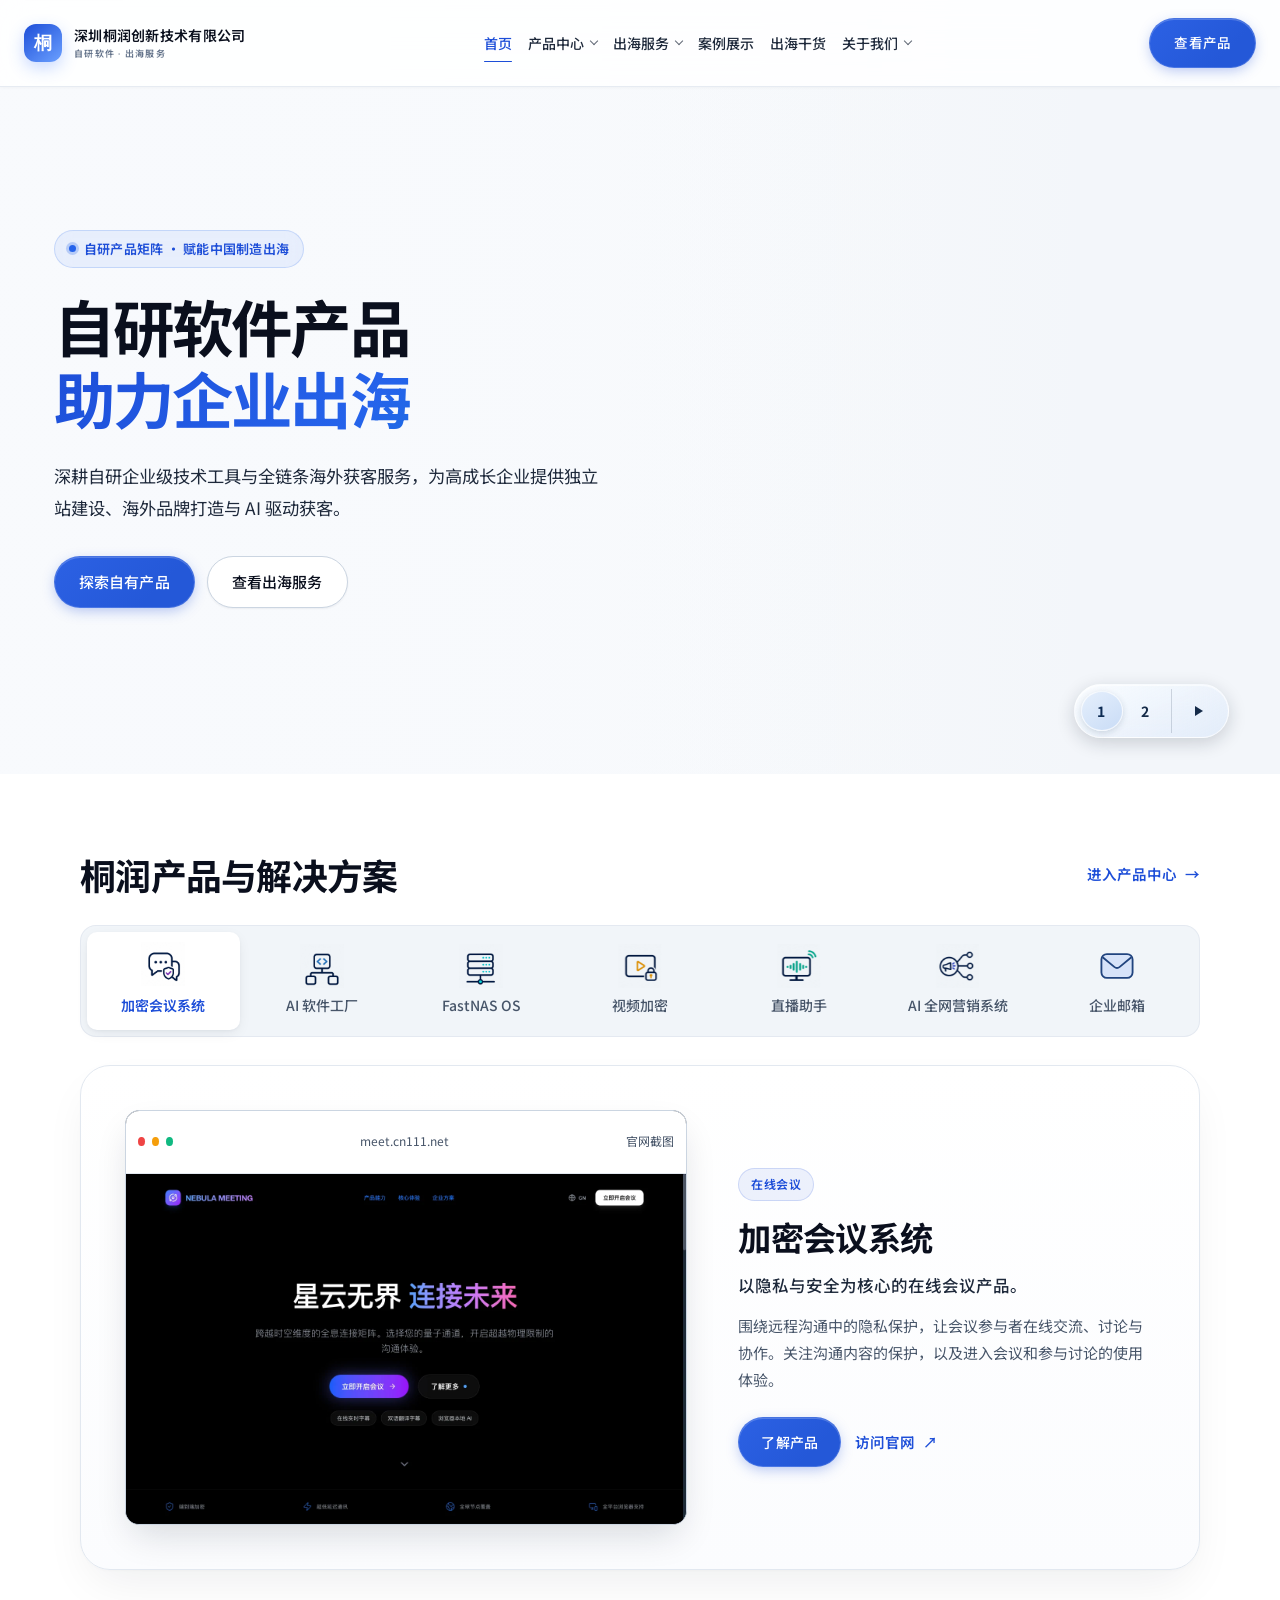
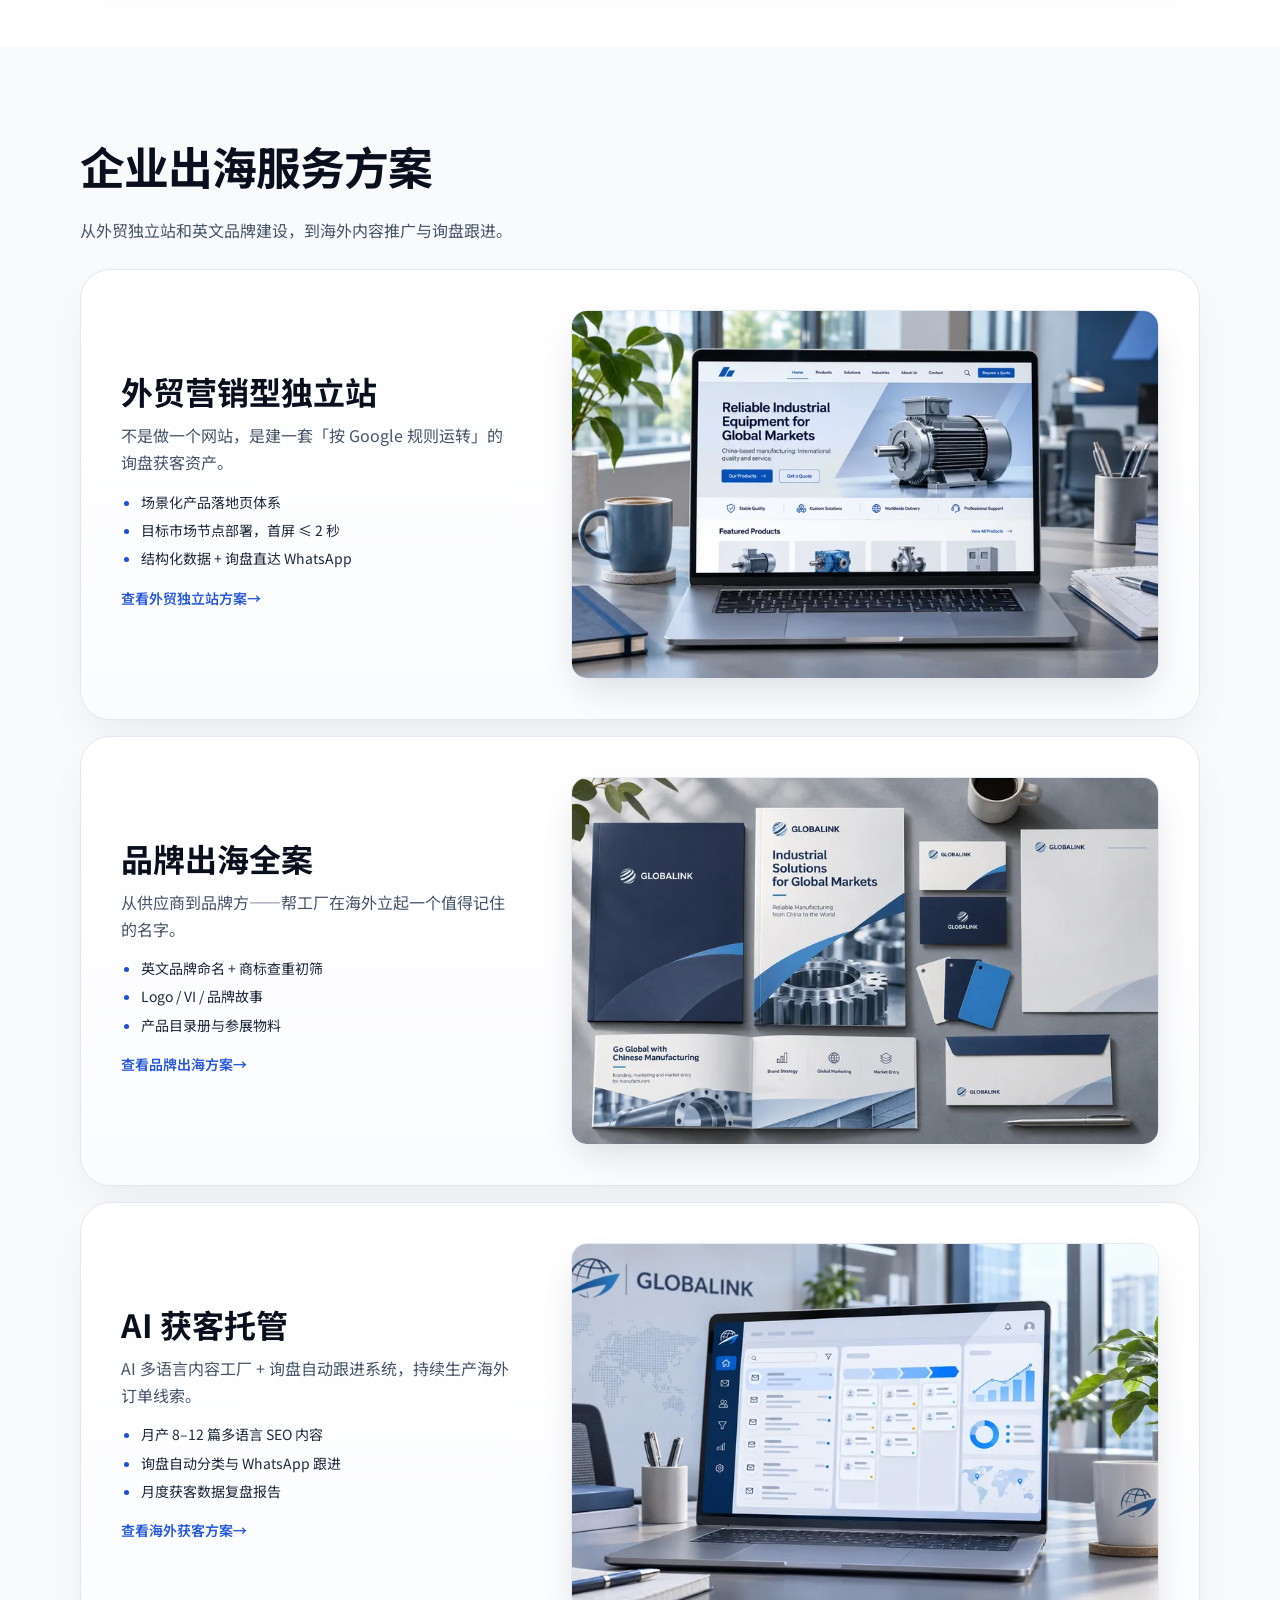
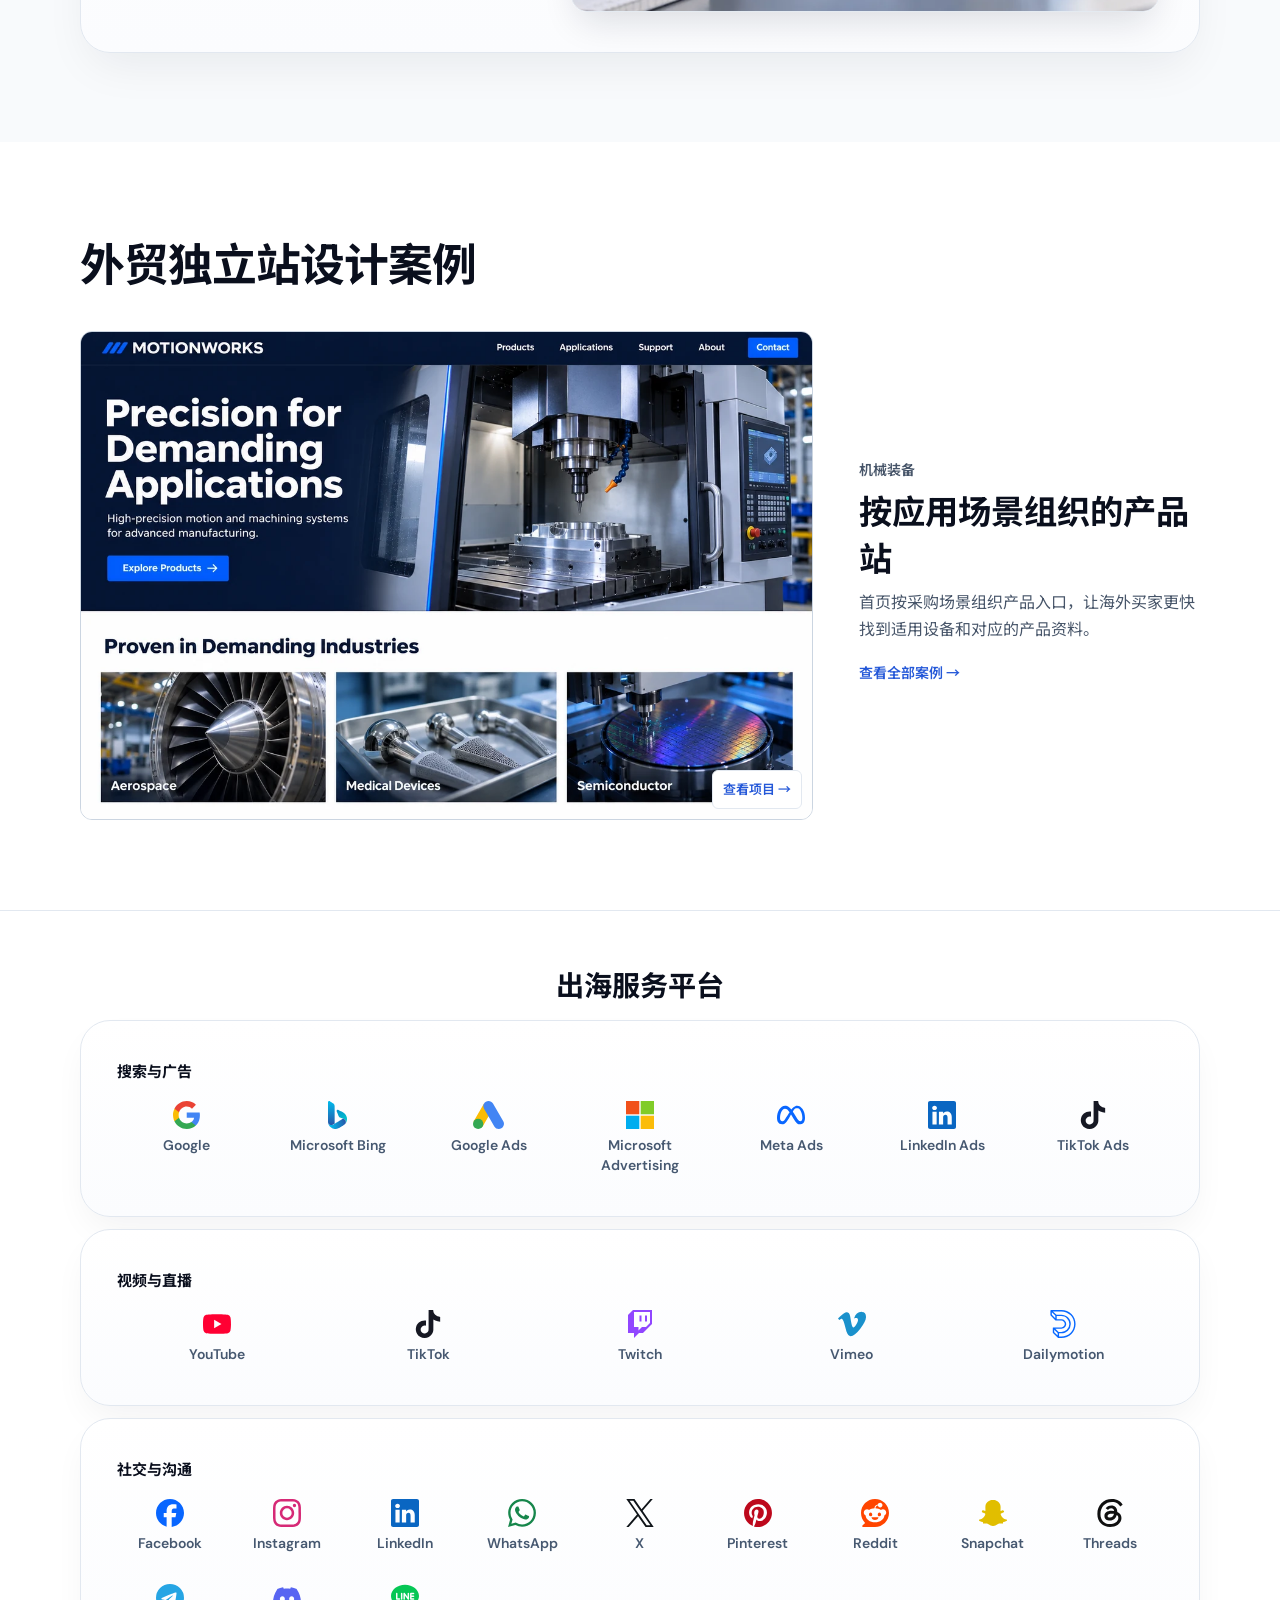
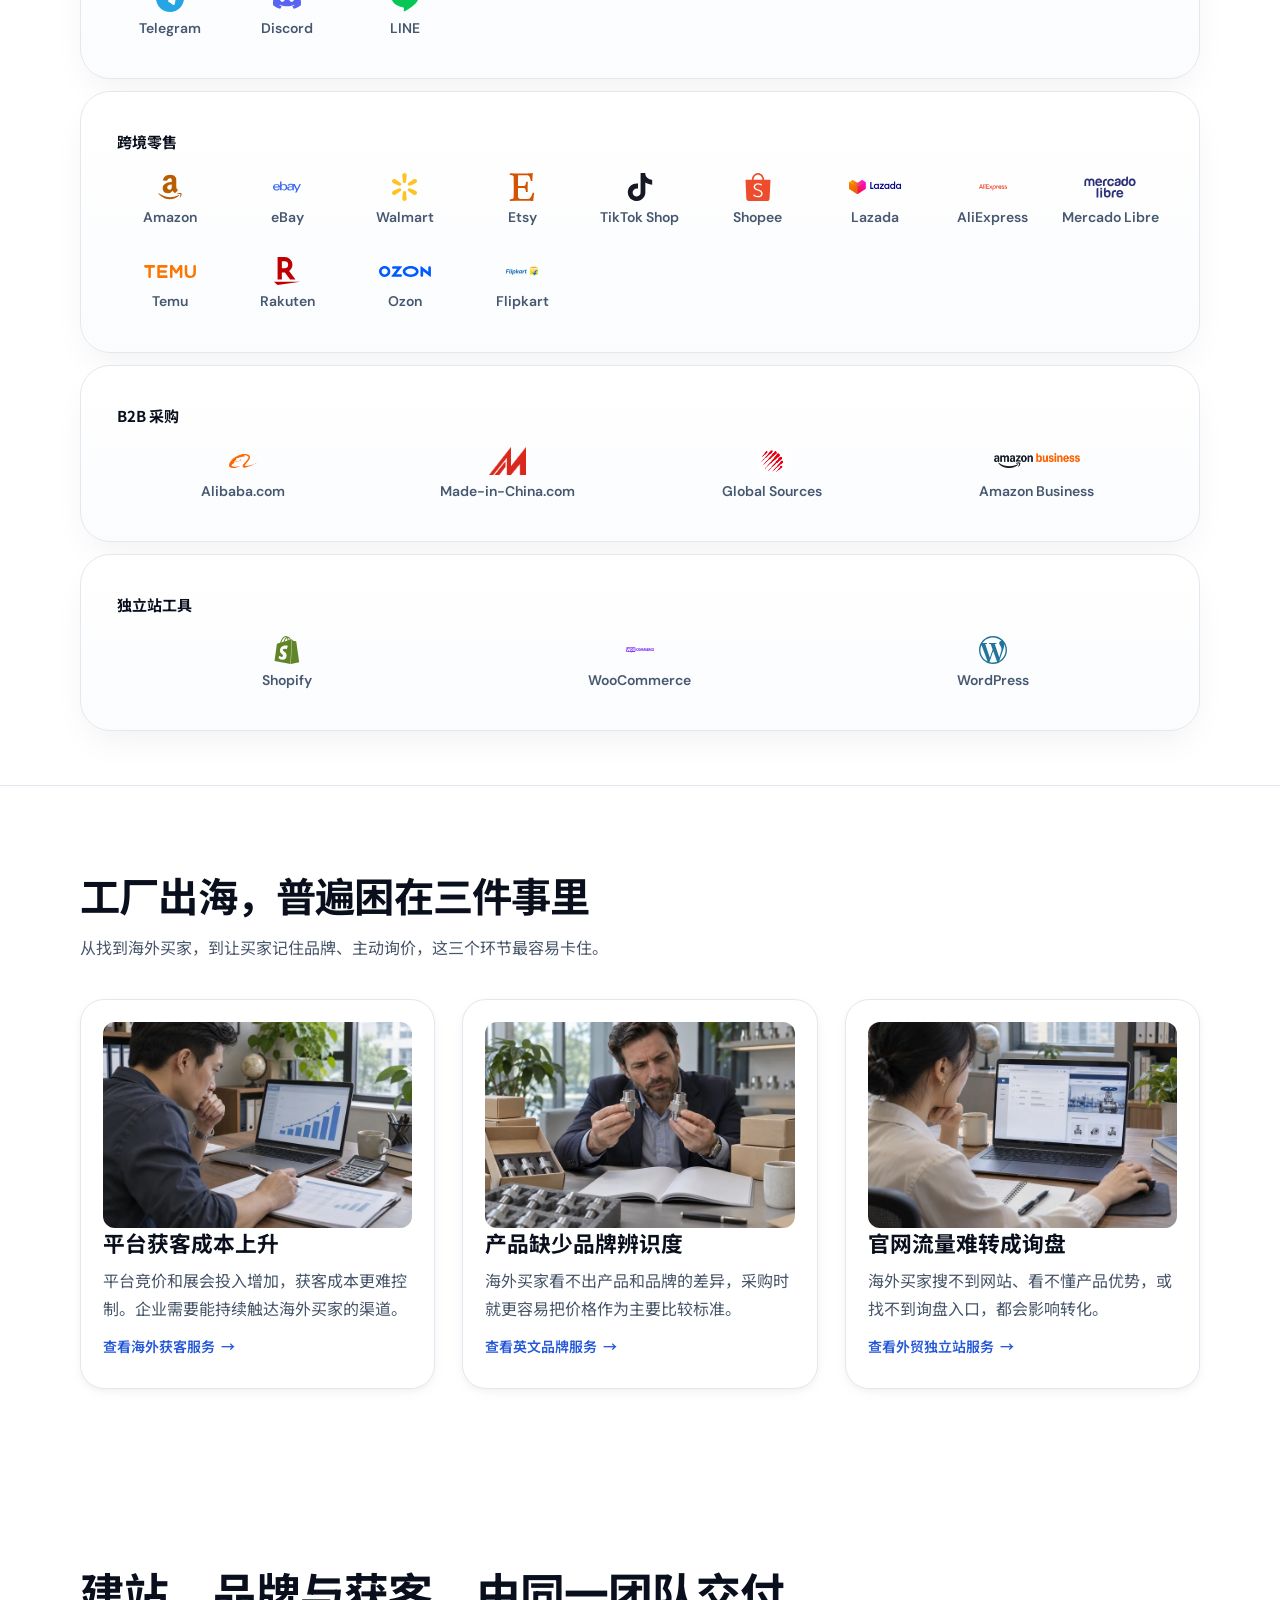
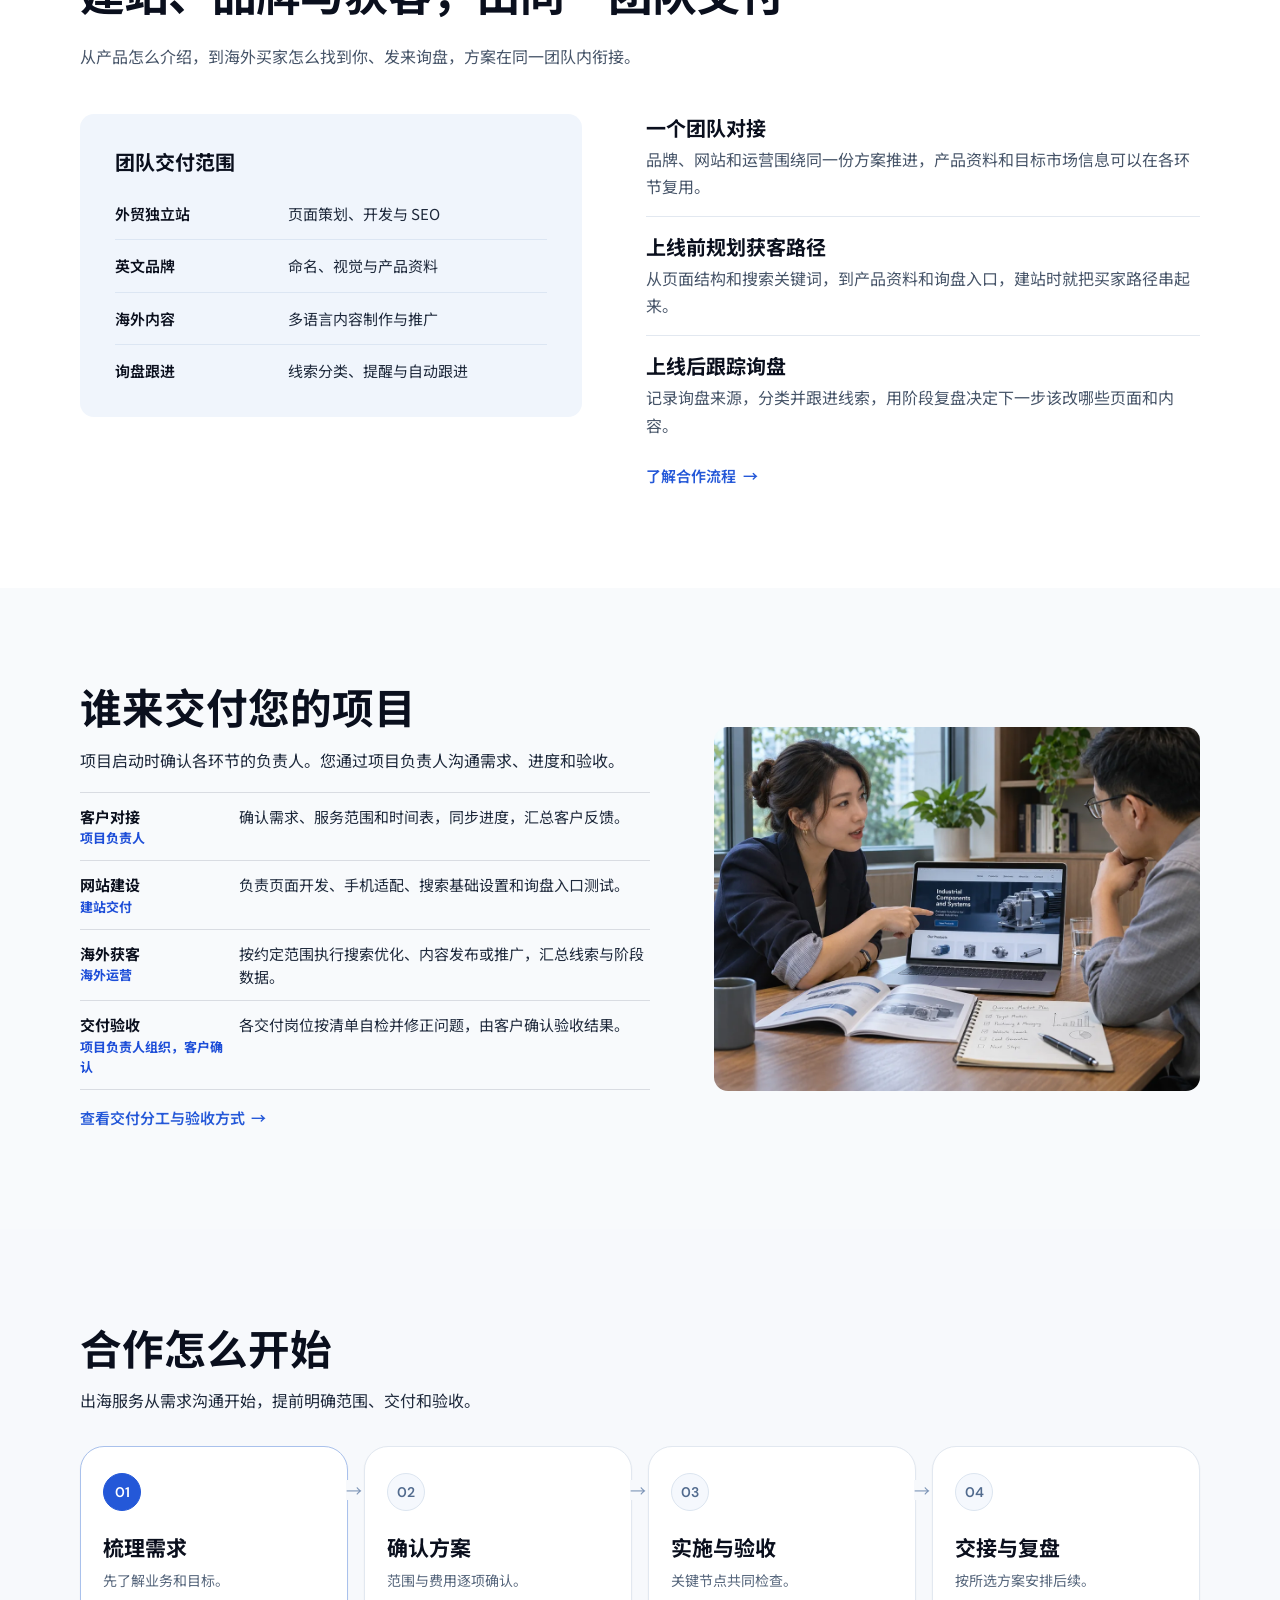
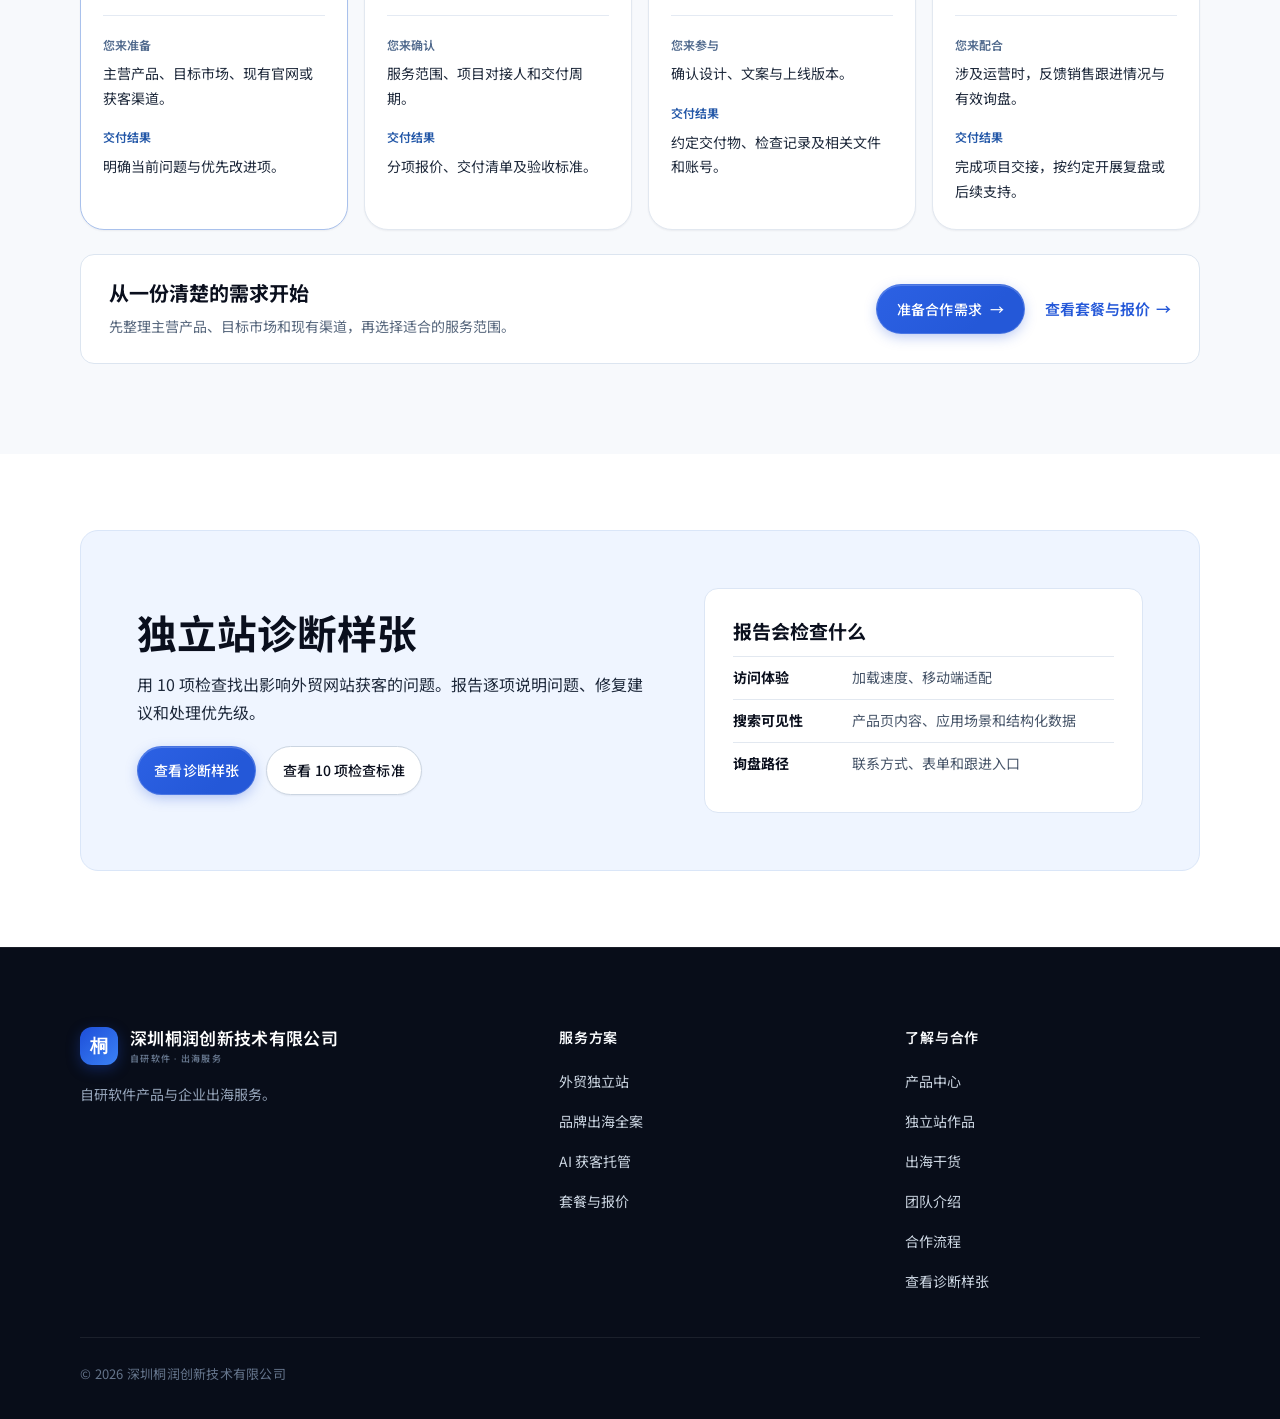
==== commit 7e6a731f: "Improve Hero video switch feedback and selection motion" ====
--- a/index.html
+++ b/index.html
@@ -1 +1 @@
-<!DOCTYPE html><html lang="zh-CN"><head><meta charset="UTF-8"><meta name="viewport" content="width=device-width, initial-scale=1"><title>深圳桐润创新技术有限公司 · 自研软件产品与企业出海服务</title><meta name="description" content="了解桐润六项自有产品，以及外贸独立站、英文品牌和海外获客服务。"><link rel="icon" href="data:image/svg+xml,%3Csvg xmlns='http://www.w3.org/2000/svg' viewBox='0 0 64 64'%3E%3Crect width='64' height='64' rx='18' fill='%232f6bff'/%3E%3Cpath d='M18 40c8-18 20-18 28 0' fill='none' stroke='%23fff' stroke-width='4' stroke-linecap='round'/%3E%3Ccircle cx='32' cy='22' r='5' fill='%23fff'/%3E%3C/svg%3E"><link rel="preconnect" href="https://fonts.googleapis.com"><link rel="preconnect" href="https://fonts.gstatic.com" crossorigin><link href="https://fonts.googleapis.com/css2?family=DM+Sans:wght@400;500;600;700&family=Noto+Sans+SC:wght@400;500;600;700&display=swap" rel="stylesheet"><link rel="stylesheet" href="./assets/home.css?v=14"><link rel="stylesheet" href="./assets/navigation.css"><link rel="stylesheet" href="./assets/footer.css"><link rel="stylesheet" href="./assets/products.css"><script src="./assets/product-showcase.js" defer></script></head><body><a class="skip-link" href="#main-content">跳到主要内容</a><nav id="nav" aria-label="主导航"><div class="nav-in"><a class="logo" href="index.html"><div class="logo-mark" aria-hidden="true">桐</div><div class="logo-text">深圳桐润创新技术有限公司<small>自研软件 · 出海服务</small></div></a><div class="nav-links" id="navLinks"><a href="index.html">首页</a><details class="nav-group" name="primary-nav"><summary>产品中心</summary><div class="nav-submenu"><a href="products.html">查看全部产品</a><a href="products.html#meeting">加密会议系统</a><a href="products.html#software-factory">AI 软件工厂</a><a href="products.html#fastnas">FastNAS OS</a><a href="products.html#video-encryption">视频加密</a><a href="products.html#live-assistant">直播助手</a><a href="products.html#marketing">AI 全网营销系统</a><a href="products.html#enterprise-email">企业邮箱</a></div></details><details class="nav-group" name="primary-nav"><summary>出海服务</summary><div class="nav-submenu"><a href="services.html#s1">外贸独立站</a><a href="services.html#s2">品牌出海全案</a><a href="services.html#s3">AI 获客托管</a><a href="services.html#pricing">套餐与报价</a><a href="diagnosis.html#report">查看诊断样张</a></div></details><a href="cases.html">案例展示</a><a href="insights.html">出海干货</a><details class="nav-group" name="primary-nav"><summary>关于我们</summary><div class="nav-submenu"><a href="about.html#founder">团队介绍</a><a href="index.html#process">服务流程</a></div></details></div><div class="nav-action"><a class="btn btn-primary" href="products.html">查看产品</a><button class="menu-btn" id="menuBtn" aria-controls="navLinks" aria-label="打开菜单" aria-expanded="false"><span></span><span></span></button></div></div></nav><main id="main-content" tabindex="-1"><header class="home-hero"><video class="hero-video" id="heroVideo" muted loop playsinline preload="none" aria-hidden="true"></video><div class="wrap hero-grid"><div class="hero-copy"><div class="hero-badge"><span class="hero-badge-dot"></span><span>自研产品矩阵 · 赋能中国制造出海</span></div><h1><span class="hero-title-lead">自研软件产品</span> <span>助力企业出海</span></h1><p class="hero-sub">深耕自研企业级技术工具与全链条海外获客服务，为高成长企业提供独立站建设、海外品牌打造与 AI 驱动获客。</p><div class="hero-cta"><a class="btn btn-primary" href="products.html">探索自有产品</a><a class="btn btn-line" href="services.html">查看出海服务</a></div></div><a class="hero-work" href="work-lighting.html"><picture><source media="(max-width: 860px)" srcset="./images/work-lighting.webp"><img src="[data-uri]" alt="" width="1200" height="800"></picture><span class="hero-work-caption"><strong>照明电子外贸站</strong><span>查看案例 <span aria-hidden="true">↗</span></span></span></a><a class="hero-all-cases" href="cases.html">浏览全部案例 <span aria-hidden="true">→</span></a></div><div class="hero-video-controls" id="heroVideoControls" role="group" aria-label="背景视频"><div class="hero-video-options"><button type="button" aria-pressed="true" aria-controls="heroVideo" data-src="./videos/monks-social-hero.mp4?v=6" data-poster="./images/monks-sizzle-poster.webp" aria-label="背景视效 1" title="背景视效 1">1</button><button type="button" aria-pressed="false" aria-controls="heroVideo" data-src="./videos/intralink-masthead.mp4" data-poster="./images/intralink-masthead-poster.webp" data-heading="让海外买家" data-emphasis="找到您的产品" data-description="围绕目标市场的采购需求优化 Google 搜索和产品页面，并用自动化流程跟进询盘。" aria-label="背景视效 2" title="背景视效 2">2</button></div><button class="hero-video-toggle" type="button" id="heroVideoToggle" aria-controls="heroVideo" aria-label="播放背景" title="播放背景"></button></div></header><section class="home-products" aria-labelledby="products-title" data-product-showcase><div class="wrap"><div class="products-heading"><h2 id="products-title">桐润产品与解决方案</h2><a class="products-link" href="products.html">进入产品中心 <span aria-hidden="true">→</span></a></div><div class="product-selector" role="tablist" aria-label="选择产品"><button class="product-tab" id="product-tab-meeting" type="button" role="tab" aria-selected="true" aria-controls="product-panel-meeting" tabindex="0" data-product-tab><div class="product-mark" style="background-position:0% 0%" aria-hidden="true"></div><span>加密会议系统</span></button><button class="product-tab" id="product-tab-software-factory" type="button" role="tab" aria-selected="false" aria-controls="product-panel-software-factory" tabindex="-1" data-product-tab><div class="product-mark" style="background-position:50% 0%" aria-hidden="true"></div><span>AI 软件工厂</span></button><button class="product-tab" id="product-tab-fastnas" type="button" role="tab" aria-selected="false" aria-controls="product-panel-fastnas" tabindex="-1" data-product-tab><div class="product-mark" style="background-position:100% 0%" aria-hidden="true"></div><span>FastNAS OS</span></button><button class="product-tab" id="product-tab-video-encryption" type="button" role="tab" aria-selected="false" aria-controls="product-panel-video-encryption" tabindex="-1" data-product-tab><div class="product-mark" style="background-position:0% 100%" aria-hidden="true"></div><span>视频加密</span></button><button class="product-tab" id="product-tab-live-assistant" type="button" role="tab" aria-selected="false" aria-controls="product-panel-live-assistant" tabindex="-1" data-product-tab><div class="product-mark" style="background-position:50% 100%" aria-hidden="true"></div><span>直播助手</span></button><button class="product-tab" id="product-tab-marketing" type="button" role="tab" aria-selected="false" aria-controls="product-panel-marketing" tabindex="-1" data-product-tab><div class="product-mark" style="background-position:100% 100%" aria-hidden="true"></div><span>AI 全网营销系统</span></button><button class="product-tab" id="product-tab-enterprise-email" type="button" role="tab" aria-selected="false" aria-controls="product-panel-enterprise-email" tabindex="-1" data-product-tab><div class="product-mark product-mark-email" aria-hidden="true"><svg viewBox="0 0 48 48" fill="none"><rect x="7" y="11" width="34" height="26" rx="6" fill="#e4edff" stroke="#234782" stroke-width="2"></rect><path d="m9 15 12 10a4.7 4.7 0 0 0 6 0l12-10" stroke="#234782" stroke-width="2" stroke-linecap="round"></path></svg></div><span>企业邮箱</span></button></div><div class="product-stage"><div class="product-panel product-panel-meeting" id="product-panel-meeting" role="tabpanel" tabindex="0" aria-labelledby="product-tab-meeting"><div class="product-panel-visual"><div class="product-browser"><div class="product-browser-bar"><span aria-hidden="true">● ● ●</span><span>meet.cn111.net</span><span>官网截图</span></div><a href="./images/products/meeting.webp" target="_blank" rel="noopener" aria-label="查看加密会议官网完整截图（新标签页）"><img src="./images/products/meeting.webp" alt="加密会议系统 NEBULA MEETING 官网真实页面" width="1440" height="900" decoding="async" loading="lazy"></a></div></div><div class="product-panel-copy"><p class="product-panel-kicker">在线会议</p><h3>加密会议系统</h3><p class="product-panel-summary">以隐私与安全为核心的在线会议产品。</p><p class="product-panel-description">围绕远程沟通中的隐私保护，让会议参与者在线交流、讨论与协作。关注沟通内容的保护，以及进入会议和参与讨论的使用体验。</p><div class="product-panel-actions"><a class="btn btn-primary" href="products.html#meeting">了解产品</a><a class="products-link" href="https://meet.cn111.net/" target="_blank" rel="noopener noreferrer">访问官网 <span aria-hidden="true">↗</span></a></div></div></div><div class="product-panel product-panel-software-factory" id="product-panel-software-factory" role="tabpanel" tabindex="0" aria-labelledby="product-tab-software-factory" hidden><div class="product-panel-visual"><div class="product-concept-visual"><p class="product-panel-kicker">产品概念</p><div class="product-mark" style="background-position:50% 0%" aria-hidden="true"></div><div class="product-concept-steps"><span>需求梳理</span><span>设计开发</span><span>检查交付</span></div></div></div><div class="product-panel-copy"><p class="product-panel-kicker">产品概念</p><h3>AI 软件工厂</h3><p class="product-panel-summary">把 AI 引入从需求到软件交付的开发过程。</p><p class="product-panel-description">将软件开发理解为一条从需求梳理、方案设计到编码、检查与交付的工作链。产品概念是让 AI 参与这条工作链，帮助团队组织开发任务与协作过程。</p><div class="product-panel-actions"><a class="btn btn-primary" href="products.html#software-factory">了解产品</a></div></div></div><div class="product-panel product-panel-fastnas" id="product-panel-fastnas" role="tabpanel" tabindex="0" aria-labelledby="product-tab-fastnas" hidden><div class="product-panel-visual"><div class="product-concept-visual"><p class="product-panel-kicker">产品概念</p><div class="product-mark" style="background-position:100% 0%" aria-hidden="true"></div><div class="product-concept-steps"><span>数字文件</span><span>存储设备</span><span>资料管理</span></div></div></div><div class="product-panel-copy"><p class="product-panel-kicker">产品概念</p><h3>FastNAS OS</h3><p class="product-panel-summary">围绕 NAS 设备与数字资料管理的操作系统。</p><p class="product-panel-description">面向网络存储的操作系统方向，让文件、存储设备与日常管理拥有统一的使用入口。关注企业和个人不断积累的数字资料如何组织、访问与管理。</p><div class="product-panel-actions"><a class="btn btn-primary" href="products.html#fastnas">了解产品</a></div></div></div><div class="product-panel product-panel-video-encryption" id="product-panel-video-encryption" role="tabpanel" tabindex="0" aria-labelledby="product-tab-video-encryption" hidden><div class="product-panel-visual"><div class="product-concept-visual"><p class="product-panel-kicker">产品概念</p><div class="product-mark" style="background-position:0% 100%" aria-hidden="true"></div><div class="product-concept-steps"><span>视频内容</span><span>观看范围</span><span>使用边界</span></div></div></div><div class="product-panel-copy"><p class="product-panel-kicker">产品概念</p><h3>视频加密</h3><p class="product-panel-summary">围绕视频内容保护与使用边界的产品。</p><p class="product-panel-description">视频在交付和传播过程中，内容所有者需要考虑哪些人可以观看、内容如何被使用。视频加密的产品概念围绕这些保护需求展开。</p><div class="product-panel-actions"><a class="btn btn-primary" href="products.html#video-encryption">了解产品</a></div></div></div><div class="product-panel product-panel-live-assistant" id="product-panel-live-assistant" role="tabpanel" tabindex="0" aria-labelledby="product-tab-live-assistant" hidden><div class="product-panel-visual"><div class="product-concept-visual"><p class="product-panel-kicker">产品概念</p><div class="product-mark" style="background-position:50% 100%" aria-hidden="true"></div><div class="product-concept-steps"><span>开播准备</span><span>内容呈现</span><span>现场操作</span></div></div></div><div class="product-panel-copy"><p class="product-panel-kicker">产品概念</p><h3>直播助手</h3><p class="product-panel-summary">围绕直播准备与现场操作的辅助工具。</p><p class="product-panel-description">直播包含开播准备、内容呈现和现场操作等连续环节。产品概念是为主播和运营人员提供辅助，把注意力更多留给内容与观众交流。</p><div class="product-panel-actions"><a class="btn btn-primary" href="products.html#live-assistant">了解产品</a></div></div></div><div class="product-panel product-panel-marketing" id="product-panel-marketing" role="tabpanel" tabindex="0" aria-labelledby="product-tab-marketing" hidden><div class="product-panel-visual"><div class="product-concept-visual"><p class="product-panel-kicker">产品概念</p><div class="product-mark" style="background-position:100% 100%" aria-hidden="true"></div><div class="product-concept-steps"><span>营销内容</span><span>传播渠道</span><span>后续跟进</span></div></div></div><div class="product-panel-copy"><p class="product-panel-kicker">产品概念</p><h3>AI 全网营销系统</h3><p class="product-panel-summary">围绕多渠道营销工作组织与执行的 AI 系统。</p><p class="product-panel-description">企业营销需要连接内容、渠道和后续跟进。产品概念是把 AI 引入这些工作环节，帮助团队从整体上规划和组织营销工作。</p><div class="product-panel-actions"><a class="btn btn-primary" href="products.html#marketing">了解产品</a></div></div></div><div class="product-panel product-panel-enterprise-email" id="product-panel-enterprise-email" role="tabpanel" tabindex="0" aria-labelledby="product-tab-enterprise-email" hidden><div class="product-panel-visual"><div class="product-concept-visual"><p class="product-panel-kicker">新网全球邮</p><div class="product-mark product-mark-email" aria-hidden="true"><svg viewBox="0 0 48 48" fill="none"><rect x="7" y="11" width="34" height="26" rx="6" fill="#e4edff" stroke="#234782" stroke-width="2"></rect><path d="m9 15 12 10a4.7 4.7 0 0 0 6 0l12-10" stroke="#234782" stroke-width="2" stroke-linecap="round"></path></svg></div><div class="product-concept-steps"><span>日常办公</span><span>外贸沟通</span><span>AI 写信</span></div></div></div><div class="product-panel-copy"><p class="product-panel-kicker">企业通信</p><h3>企业邮箱</h3><p class="product-panel-summary">新网全球邮，面向企业日常办公和外贸商务沟通。</p><p class="product-panel-description">根据团队需要选择标准版、外贸版或 Pro 版，侧重日常协作、邮件跟进或 AI 商务写信。</p><div class="product-panel-actions"><a class="btn btn-primary" href="products.html#enterprise-email">查看邮箱套餐</a></div></div></div></div></div></section><section class="soft" id="services" aria-labelledby="services-title"><div class="wrap"><div class="sec-head"><h2 id="services-title">企业出海服务方案</h2><p>从外贸独立站和英文品牌建设，到海外内容推广与询盘跟进。</p></div><div class="service-tabs" data-tab-list role="tablist" aria-label="选择服务方案" hidden><button type="button" role="tab" id="service-tab-1" aria-controls="service-panel-1">外贸独立站</button><button type="button" role="tab" id="service-tab-2" aria-controls="service-panel-2">品牌出海</button><button type="button" role="tab" id="service-tab-3" aria-controls="service-panel-3">海外获客</button></div><div class="service-panels"><article class="service-panel" role="tabpanel" id="service-panel-1" aria-labelledby="service-tab-1" tabindex="0"><div class="service-copy"><h3>外贸营销型独立站</h3><p>不是做一个网站，是建一套「按 Google 规则运转」的询盘获客资产。</p><ul><li>场景化产品落地页体系</li><li>目标市场节点部署，首屏 ≤ 2 秒</li><li>结构化数据 + 询盘直达 WhatsApp</li></ul><a class="more" href="services.html#s1">查看外贸独立站方案<span aria-hidden="true"> →</span></a></div><img class="service-image" src="./images/service-website.webp" alt="英文外贸独立站页面示意" width="800" height="500" loading="lazy" decoding="async"></article><article class="service-panel" role="tabpanel" id="service-panel-2" aria-labelledby="service-tab-2" tabindex="0"><div class="service-copy"><h3>品牌出海全案</h3><p>从供应商到品牌方——帮工厂在海外立起一个值得记住的名字。</p><ul><li>英文品牌命名 + 商标查重初筛</li><li>Logo / VI / 品牌故事</li><li>产品目录册与参展物料</li></ul><a class="more" href="services.html#s2">查看品牌出海方案<span aria-hidden="true"> →</span></a></div><img class="service-image" src="./images/service-brand-identity.webp" alt="英文品牌目录册与视觉物料示意" width="800" height="500" loading="lazy" decoding="async"></article><article class="service-panel" role="tabpanel" id="service-panel-3" aria-labelledby="service-tab-3" tabindex="0"><div class="service-copy"><h3>AI 获客托管</h3><p>AI 多语言内容工厂 + 询盘自动跟进系统，持续生产海外订单线索。</p><ul><li>月产 8–12 篇多语言 SEO 内容</li><li>询盘自动分类与 WhatsApp 跟进</li><li>月度获客数据复盘报告</li></ul><a class="more" href="services.html#s3">查看海外获客方案<span aria-hidden="true"> →</span></a></div><img class="service-image" src="./images/service-lead-management.webp" alt="海外询盘管理和跟进界面示意" width="800" height="500" loading="lazy" decoding="async"></article></div></div></section><section id="works" aria-labelledby="works-title"><div class="wrap"><div class="sec-head"><h2 id="works-title">外贸独立站设计案例</h2></div><div class="work-grid"><article class="work-project work-feature"><a class="work-preview" href="work-mechanical.html" aria-label="查看机械装备项目详情"><img src="./images/work-mechanical.webp" alt="机械装备外贸独立站首页设计样例" width="1200" height="800" loading="lazy" decoding="async"><span class="work-link" aria-hidden="true">查看项目 →</span></a><div class="work-copy"><p class="work-industry">机械装备</p><h3>按应用场景组织的产品站</h3><p class="work-summary">首页按采购场景组织产品入口，让海外买家更快找到适用设备和对应的产品资料。</p><a class="work-more" href="cases.html">查看全部案例 →</a></div></article></div></div></section><section class="strip" aria-labelledby="platforms-label"><div class="wrap strip-in"><h2 id="platforms-label">出海服务平台</h2><div class="platform-tabs" data-tab-list role="tablist" aria-label="平台类别" hidden><button type="button" role="tab" id="platform-tab-1" aria-controls="platform-group-1">搜索与广告</button><button type="button" role="tab" id="platform-tab-2" aria-controls="platform-group-2">视频与直播</button><button type="button" role="tab" id="platform-tab-3" aria-controls="platform-group-3">社交与沟通</button><button type="button" role="tab" id="platform-tab-4" aria-controls="platform-group-4">跨境零售</button><button type="button" role="tab" id="platform-tab-5" aria-controls="platform-group-5">B2B 采购</button><button type="button" role="tab" id="platform-tab-6" aria-controls="platform-group-6">独立站工具</button></div><div class="platform-groups"><div class="platform-group" role="tabpanel" id="platform-group-1" aria-labelledby="platform-tab-1" tabindex="0"><h3>搜索与广告</h3><ul class="platform-list"><li><button class="platform-button" type="button" aria-describedby="platform-description-0-0"><img src="./images/brands/google.svg" width="52" height="28" alt="" loading="lazy" decoding="async"><span>Google</span></button><span id="platform-description-0-0" hidden>搜索引擎。通过 SEO 让海外买家找到企业官网、产品页和选型资料。</span></li><li><button class="platform-button" type="button" aria-describedby="platform-description-0-1"><img src="./images/brands/bing.svg" width="52" height="28" alt="" loading="lazy" decoding="async"><span>Microsoft Bing</span></button><span id="platform-description-0-1" hidden>微软搜索引擎。可通过 Bing Webmaster Tools 检查网页收录和自然搜索表现。</span></li><li><button class="platform-button" type="button" aria-describedby="platform-description-0-2"><img src="./images/brands/google-ads.svg" width="52" height="28" alt="" loading="lazy" decoding="async"><span>Google Ads</span></button><span id="platform-description-0-2" hidden>谷歌广告平台，可投放搜索、购物和视频广告，用于引流和获取询盘。</span></li><li><button class="platform-button" type="button" aria-describedby="platform-description-0-3"><img src="./images/brands/microsoft-icon.svg" width="52" height="28" alt="" loading="lazy" decoding="async"><span>Microsoft Advertising</span></button><span id="platform-description-0-3" hidden>微软广告平台，可在 Bing 等搜索入口投放广告，触达主动搜索产品的买家。</span></li><li><button class="platform-button" type="button" aria-describedby="platform-description-0-4"><img src="./images/brands/meta.svg" width="52" height="28" alt="" loading="lazy" decoding="async"><span>Meta Ads</span></button><span id="platform-description-0-4" hidden>Meta 广告平台，可在 Facebook 和 Instagram 投放品牌推广、引流与线索广告。</span></li><li><button class="platform-button" type="button" aria-describedby="platform-description-0-5"><img src="./images/brands/linkedin.svg" width="52" height="28" alt="" loading="lazy" decoding="async"><span>LinkedIn Ads</span></button><span id="platform-description-0-5" hidden>职业社交广告平台，可按行业、职位和公司等条件触达 B2B 受众。</span></li><li><button class="platform-button" type="button" aria-describedby="platform-description-0-6"><img src="./images/brands/tiktok.svg" width="52" height="28" alt="" loading="lazy" decoding="async"><span>TikTok Ads</span></button><span id="platform-description-0-6" hidden>TikTok 的广告投放工具，可用短视频推广产品并衡量广告效果。</span></li></ul></div><div class="platform-group" role="tabpanel" id="platform-group-2" aria-labelledby="platform-tab-2" tabindex="0"><h3>视频与直播</h3><ul class="platform-list"><li><button class="platform-button" type="button" aria-describedby="platform-description-1-0"><img src="./images/brands/youtube.svg" width="52" height="28" alt="" loading="lazy" decoding="async"><span>YouTube</span></button><span id="platform-description-1-0" hidden>视频和直播平台，适合发布产品演示、安装教程与品牌故事。</span></li><li><button class="platform-button" type="button" aria-describedby="platform-description-1-1"><img src="./images/brands/tiktok.svg" width="52" height="28" alt="" loading="lazy" decoding="async"><span>TikTok</span></button><span id="platform-description-1-1" hidden>短视频平台，适合用产品实拍和使用场景触达海外受众。</span></li><li><button class="platform-button" type="button" aria-describedby="platform-description-1-2"><img src="./images/brands/twitch.svg" width="52" height="28" alt="" loading="lazy" decoding="async"><span>Twitch</span></button><span id="platform-description-1-2" hidden>以直播为主的平台，适合实时演示、活动和社群互动。</span></li><li><button class="platform-button" type="button" aria-describedby="platform-description-1-3"><img src="./images/brands/vimeo.svg" width="52" height="28" alt="" loading="lazy" decoding="async"><span>Vimeo</span></button><span id="platform-description-1-3" hidden>视频托管平台，适合在官网嵌入品牌片和产品视频。</span></li><li><button class="platform-button" type="button" aria-describedby="platform-description-1-4"><img src="./images/brands/dailymotion.svg" width="52" height="28" alt="" loading="lazy" decoding="async"><span>Dailymotion</span></button><span id="platform-description-1-4" hidden>视频发布平台，可用于分发品牌和产品视频。</span></li></ul></div><div class="platform-group" role="tabpanel" id="platform-group-3" aria-labelledby="platform-tab-3" tabindex="0"><h3>社交与沟通</h3><ul class="platform-list"><li><button class="platform-button" type="button" aria-describedby="platform-description-2-0"><img src="./images/brands/facebook.svg" width="52" height="28" alt="" loading="lazy" decoding="async"><span>Facebook</span></button><span id="platform-description-2-0" hidden>社交平台，可通过品牌主页、群组和广告触达海外客户。</span></li><li><button class="platform-button" type="button" aria-describedby="platform-description-2-1"><img src="./images/brands/instagram.svg" width="52" height="28" alt="" loading="lazy" decoding="async"><span>Instagram</span></button><span id="platform-description-2-1" hidden>以图片、短视频和动态为主，适合展示产品和品牌视觉。</span></li><li><button class="platform-button" type="button" aria-describedby="platform-description-2-2"><img src="./images/brands/linkedin.svg" width="52" height="28" alt="" loading="lazy" decoding="async"><span>LinkedIn</span></button><span id="platform-description-2-2" hidden>职业社交平台，适合建立企业形象、拓展 B2B 客户和合作伙伴。</span></li><li><button class="platform-button" type="button" aria-describedby="platform-description-2-3"><img src="./images/brands/whatsapp.svg" width="52" height="28" alt="" loading="lazy" decoding="async"><span>WhatsApp</span></button><span id="platform-description-2-3" hidden>即时通讯工具，适合承接海外询盘、发送资料和跟进客户。</span></li><li><button class="platform-button" type="button" aria-describedby="platform-description-2-4"><img src="./images/brands/x.svg" width="52" height="28" alt="" loading="lazy" decoding="async"><span>X</span></button><span id="platform-description-2-4" hidden>实时社交平台，适合发布企业动态和参与行业讨论。</span></li><li><button class="platform-button" type="button" aria-describedby="platform-description-2-5"><img src="./images/brands/pinterest.svg" width="52" height="28" alt="" loading="lazy" decoding="async"><span>Pinterest</span></button><span id="platform-description-2-5" hidden>视觉灵感搜索平台，适合展示家居、服饰和设计类产品。</span></li><li><button class="platform-button" type="button" aria-describedby="platform-description-2-6"><img src="./images/brands/reddit.svg" width="52" height="28" alt="" loading="lazy" decoding="async"><span>Reddit</span></button><span id="platform-description-2-6" hidden>话题社区平台，适合了解目标市场的真实讨论和需求。</span></li><li><button class="platform-button" type="button" aria-describedby="platform-description-2-7"><img src="./images/brands/snapchat.svg" width="52" height="28" alt="" loading="lazy" decoding="async"><span>Snapchat</span></button><span id="platform-description-2-7" hidden>以短视频和限时动态为主，适合创意内容和品牌推广。</span></li><li><button class="platform-button" type="button" aria-describedby="platform-description-2-8"><img src="./images/brands/threads.svg" width="52" height="28" alt="" loading="lazy" decoding="async"><span>Threads</span></button><span id="platform-description-2-8" hidden>以文字和话题讨论为主，可用于发布品牌动态和互动。</span></li><li><button class="platform-button" type="button" aria-describedby="platform-description-2-9"><img src="./images/brands/telegram.svg" width="52" height="28" alt="" loading="lazy" decoding="async"><span>Telegram</span></button><span id="platform-description-2-9" hidden>即时通讯工具，支持群组和频道，可发布资讯和维护社群。</span></li><li><button class="platform-button" type="button" aria-describedby="platform-description-2-10"><img src="./images/brands/discord.svg" width="52" height="28" alt="" loading="lazy" decoding="async"><span>Discord</span></button><span id="platform-description-2-10" hidden>支持分频道交流的社群平台，适合维护用户和产品社区。</span></li><li><button class="platform-button" type="button" aria-describedby="platform-description-2-11"><img src="./images/brands/line.svg" width="52" height="28" alt="" loading="lazy" decoding="async"><span>LINE</span></button><span id="platform-description-2-11" hidden>即时通讯工具，可用于与客户沟通及运营品牌官方账号。</span></li></ul></div><div class="platform-group" role="tabpanel" id="platform-group-4" aria-labelledby="platform-tab-4" tabindex="0"><h3>跨境零售</h3><ul class="platform-list"><li><button class="platform-button" type="button" aria-describedby="platform-description-3-0"><img src="./images/brands/amazon.svg" width="52" height="28" alt="" loading="lazy" decoding="async"><span>Amazon</span></button><span id="platform-description-3-0" hidden>综合电商平台，企业可上架商品，面向各站点的消费者销售。</span></li><li><button class="platform-button" type="button" aria-describedby="platform-description-3-1"><img src="./images/brands/ebay.svg" width="52" height="28" alt="" loading="lazy" decoding="async"><span>eBay</span></button><span id="platform-description-3-1" hidden>支持一口价和拍卖的电商平台，适合多品类跨境零售。</span></li><li><button class="platform-button" type="button" aria-describedby="platform-description-3-2"><img src="./images/brands/walmart.svg" width="52" height="28" alt="" loading="lazy" decoding="async"><span>Walmart</span></button><span id="platform-description-3-2" hidden>沃尔玛线上市场，第三方卖家可通过 Marketplace 销售商品。</span></li><li><button class="platform-button" type="button" aria-describedby="platform-description-3-3"><img src="./images/brands/etsy.svg" width="52" height="28" alt="" loading="lazy" decoding="async"><span>Etsy</span></button><span id="platform-description-3-3" hidden>电商平台，以原创设计、手工制品和复古商品为特色。</span></li><li><button class="platform-button" type="button" aria-describedby="platform-description-3-4"><img src="./images/brands/tiktok.svg" width="52" height="28" alt="" loading="lazy" decoding="async"><span>TikTok Shop</span></button><span id="platform-description-3-4" hidden>内容电商平台，可通过短视频和直播展示并销售商品。</span></li><li><button class="platform-button" type="button" aria-describedby="platform-description-3-5"><img src="./images/brands/shopee.svg" width="52" height="28" alt="" loading="lazy" decoding="async"><span>Shopee</span></button><span id="platform-description-3-5" hidden>电商平台，覆盖东南亚等市场，支持品牌开店和本地化销售。</span></li><li><button class="platform-button" type="button" aria-describedby="platform-description-3-6"><img src="./images/brands/lazada.svg" width="52" height="28" alt="" loading="lazy" decoding="async"><span>Lazada</span></button><span id="platform-description-3-6" hidden>东南亚电商平台，可用于商品上架和跨境零售。</span></li><li><button class="platform-button" type="button" aria-describedby="platform-description-3-7"><img src="./images/brands/aliexpress.svg" width="52" height="28" alt="" loading="lazy" decoding="async"><span>AliExpress</span></button><span id="platform-description-3-7" hidden>面向海外消费者的跨境零售平台，支持商家开店销售。</span></li><li><button class="platform-button" type="button" aria-describedby="platform-description-3-8"><img src="./images/brands/mercadolibre.svg" width="52" height="28" alt="" loading="lazy" decoding="async"><span>Mercado Libre</span></button><span id="platform-description-3-8" hidden>拉丁美洲电商平台，可用于当地市场的商品销售。</span></li><li><button class="platform-button" type="button" aria-describedby="platform-description-3-9"><img src="./images/brands/temu.svg" width="52" height="28" alt="" loading="lazy" decoding="async"><span>Temu</span></button><span id="platform-description-3-9" hidden>面向消费者的跨境电商平台，支持多品类商品销售。</span></li><li><button class="platform-button" type="button" aria-describedby="platform-description-3-10"><img src="./images/brands/rakuten.svg" width="52" height="28" alt="" loading="lazy" decoding="async"><span>Rakuten</span></button><span id="platform-description-3-10" hidden>日本电商平台，可通过乐天市场开店销售商品。</span></li><li><button class="platform-button" type="button" aria-describedby="platform-description-3-11"><img src="./images/brands/ozon.svg" width="52" height="28" alt="" loading="lazy" decoding="async"><span>Ozon</span></button><span id="platform-description-3-11" hidden>俄罗斯电商平台，提供商品上架和线上销售渠道。</span></li><li><button class="platform-button" type="button" aria-describedby="platform-description-3-12"><img src="./images/brands/flipkart.svg" width="52" height="28" alt="" loading="lazy" decoding="async"><span>Flipkart</span></button><span id="platform-description-3-12" hidden>印度电商平台，覆盖电子产品、服饰和家居等品类。</span></li></ul></div><div class="platform-group" role="tabpanel" id="platform-group-5" aria-labelledby="platform-tab-5" tabindex="0"><h3>B2B 采购</h3><ul class="platform-list"><li><button class="platform-button" type="button" aria-describedby="platform-description-4-0"><img src="./images/brands/alibabadotcom.svg" width="52" height="28" alt="" loading="lazy" decoding="async"><span>Alibaba.com</span></button><span id="platform-description-4-0" hidden>跨境 B2B 平台，适合展示产品、承接批量采购和外贸询盘。</span></li><li><button class="platform-button" type="button" aria-describedby="platform-description-4-1"><img src="./images/brands/made-in-china.png" width="52" height="28" alt="" loading="lazy" decoding="async"><span>Made-in-China.com</span></button><span id="platform-description-4-1" hidden>中国制造网，连接中国供应商与海外采购商，支持产品展示和采购询价。</span></li><li><button class="platform-button" type="button" aria-describedby="platform-description-4-2"><img src="./images/brands/global-sources.png" width="52" height="28" alt="" loading="lazy" decoding="async"><span>Global Sources</span></button><span id="platform-description-4-2" hidden>环球资源，连接海外采购商和供应商，覆盖线上采购与线下展会。</span></li><li><button class="platform-button" type="button" aria-describedby="platform-description-4-3"><img src="./images/brands/amazon-business.png" width="52" height="28" alt="" loading="lazy" decoding="async"><span>Amazon Business</span></button><span id="platform-description-4-3" hidden>亚马逊面向企业和机构的采购平台，支持企业定价与批量采购。</span></li></ul></div><div class="platform-group" role="tabpanel" id="platform-group-6" aria-labelledby="platform-tab-6" tabindex="0"><h3>独立站工具</h3><ul class="platform-list"><li><button class="platform-button" type="button" aria-describedby="platform-description-5-0"><img src="./images/brands/shopify.svg" width="52" height="28" alt="" loading="lazy" decoding="async"><span>Shopify</span></button><span id="platform-description-5-0" hidden>独立电商建站平台，支持商品管理、结账与订单处理。</span></li><li><button class="platform-button" type="button" aria-describedby="platform-description-5-1"><img src="./images/brands/woocommerce.svg" width="52" height="28" alt="" loading="lazy" decoding="async"><span>WooCommerce</span></button><span id="platform-description-5-1" hidden>WordPress 电商插件，可为网站添加商品、购物车和结账功能。</span></li><li><button class="platform-button" type="button" aria-describedby="platform-description-5-2"><img src="./images/brands/wordpress.svg" width="52" height="28" alt="" loading="lazy" decoding="async"><span>WordPress</span></button><span id="platform-description-5-2" hidden>内容管理系统，适合建设企业官网、产品目录和内容站。</span></li></ul></div></div></div></section><section id="pain" aria-labelledby="pain-title"><div class="wrap"><div class="pain-heading"><h2 id="pain-title">工厂出海，普遍困在三件事里</h2><p>从找到海外买家，到让买家记住品牌、主动询价，这三个环节最容易卡住。</p></div><div class="pain-grid"><article class="pain-item"><img class="pain-image" src="./images/pain-platform-cost.webp" alt="外贸负责人核对线上推广预算" width="720" height="480" loading="lazy" decoding="async"><div class="pain-copy"><h3>平台获客成本上升</h3><p>平台竞价和展会投入增加，获客成本更难控制。企业需要能持续触达海外买家的渠道。</p><a class="pain-link" href="services.html#s3">查看海外获客服务<span aria-hidden="true"> →</span></a></div></article><article class="pain-item"><img class="pain-image" src="./images/pain-brand-recognition.webp" alt="采购人员比较外观相近的无品牌产品样品" width="720" height="480" loading="lazy" decoding="async"><div class="pain-copy"><h3>产品缺少品牌辨识度</h3><p>海外买家看不出产品和品牌的差异，采购时就更容易把价格作为主要比较标准。</p><a class="pain-link" href="services.html#s2">查看英文品牌服务<span aria-hidden="true"> →</span></a></div></article><article class="pain-item"><img class="pain-image" src="./images/pain-low-inquiries.webp" alt="外贸销售人员查看网站询盘收件箱" width="720" height="480" loading="lazy" decoding="async"><div class="pain-copy"><h3>官网流量难转成询盘</h3><p>海外买家搜不到网站、看不懂产品优势，或找不到询盘入口，都会影响转化。</p><a class="pain-link" href="services.html#s1">查看外贸独立站服务<span aria-hidden="true"> →</span></a></div></article></div></div></section><section id="why" aria-labelledby="why-title"><div class="wrap"><div class="sec-head"><h2 id="why-title">建站、品牌与获客，由同一团队交付</h2><p>从产品怎么介绍，到海外买家怎么找到你、发来询盘，方案在同一团队内衔接。</p></div><div class="why-grid"><div class="why-scope"><h3>团队交付范围</h3><dl><div><dt>外贸独立站</dt><dd>页面策划、开发与 SEO</dd></div><div><dt>英文品牌</dt><dd>命名、视觉与产品资料</dd></div><div><dt>海外内容</dt><dd>多语言内容制作与推广</dd></div><div><dt>询盘跟进</dt><dd>线索分类、提醒与自动跟进</dd></div></dl></div><div class="why-delivery"><div><h3>一个团队对接</h3><p>品牌、网站和运营围绕同一份方案推进，产品资料和目标市场信息可以在各环节复用。</p></div><div><h3>上线前规划获客路径</h3><p>从页面结构和搜索关键词，到产品资料和询盘入口，建站时就把买家路径串起来。</p></div><div><h3>上线后跟踪询盘</h3><p>记录询盘来源，分类并跟进线索，用阶段复盘决定下一步该改哪些页面和内容。</p></div><a href="#process" class="why-link">了解合作流程 <span aria-hidden="true">→</span></a></div></div></div></section><section class="warm" id="founder" aria-labelledby="founder-title"><div class="wrap founder-grid"><div class="team-copy"><h2 id="founder-title">谁来交付您的项目</h2><p class="team-intro">项目启动时确认各环节的负责人。您通过项目负责人沟通需求、进度和验收。</p><dl class="team-roles"><div><dt>客户对接<small>项目负责人</small></dt><dd>确认需求、服务范围和时间表，同步进度，汇总客户反馈。</dd></div><div><dt>网站建设<small>建站交付</small></dt><dd>负责页面开发、手机适配、搜索基础设置和询盘入口测试。</dd></div><div><dt>海外获客<small>海外运营</small></dt><dd>按约定范围执行搜索优化、内容发布或推广，汇总线索与阶段数据。</dd></div><div><dt>交付验收<small>项目负责人组织，客户确认</small></dt><dd>各交付岗位按清单自检并修正问题，由客户确认验收结果。</dd></div></dl><a class="handoff-link" href="about.html#founder">查看交付分工与验收方式 <span aria-hidden="true">→</span></a></div><figure class="team-figure"><img src="./images/hero-export-consulting.webp" alt="出海方案沟通场景示意" width="1120" height="840" loading="lazy" decoding="async"></figure></div></section><section id="process" aria-labelledby="process-title"><div class="wrap"><div class="process-heading"><h2 id="process-title">合作怎么开始</h2><p>出海服务从需求沟通开始，提前明确范围、交付和验收。</p></div><ol class="flow"><li class="flow-step"><span class="flow-number" aria-hidden="true">01</span><h3>梳理需求</h3><p class="flow-summary">先了解业务和目标。</p><dl><div><dt>您来准备</dt><dd>主营产品、目标市场、现有官网或获客渠道。</dd></div><div><dt>交付结果</dt><dd>明确当前问题与优先改进项。</dd></div></dl></li><li class="flow-step"><span class="flow-number" aria-hidden="true">02</span><h3>确认方案</h3><p class="flow-summary">范围与费用逐项确认。</p><dl><div><dt>您来确认</dt><dd>服务范围、项目对接人和交付周期。</dd></div><div><dt>交付结果</dt><dd>分项报价、交付清单及验收标准。</dd></div></dl></li><li class="flow-step"><span class="flow-number" aria-hidden="true">03</span><h3>实施与验收</h3><p class="flow-summary">关键节点共同检查。</p><dl><div><dt>您来参与</dt><dd>确认设计、文案与上线版本。</dd></div><div><dt>交付结果</dt><dd>约定交付物、检查记录及相关文件和账号。</dd></div></dl></li><li class="flow-step"><span class="flow-number" aria-hidden="true">04</span><h3>交接与复盘</h3><p class="flow-summary">按所选方案安排后续。</p><dl><div><dt>您来配合</dt><dd>涉及运营时，反馈销售跟进情况与有效询盘。</dd></div><div><dt>交付结果</dt><dd>完成项目交接，按约定开展复盘或后续支持。</dd></div></dl></li></ol><div class="process-start"><div><h3>从一份清楚的需求开始</h3><p>先整理主营产品、目标市场和现有渠道，再选择适合的服务范围。</p></div><div class="process-start-actions"><a class="btn btn-primary" href="services.html#prepare">准备合作需求 <span aria-hidden="true">→</span></a><a class="handoff-link" href="services.html#pricing">查看套餐与报价 <span aria-hidden="true">→</span></a></div></div></div></section><section id="cta" aria-labelledby="audit-title"><div class="wrap"><div class="cta-wrap"><div class="cta-layout"><div class="audit-intro"><h2 id="audit-title">独立站诊断样张</h2><p>用 10 项检查找出影响外贸网站获客的问题。报告逐项说明问题、修复建议和处理优先级。</p><div class="audit-actions"><a class="btn btn-primary" href="diagnosis.html#report">查看诊断样张</a><a class="btn btn-line" href="article-audit.html">查看 10 项检查标准</a></div></div><div class="audit-preview"><h3>报告会检查什么</h3><dl><div><dt>访问体验</dt><dd>加载速度、移动端适配</dd></div><div><dt>搜索可见性</dt><dd>产品页内容、应用场景和结构化数据</dd></div><div><dt>询盘路径</dt><dd>联系方式、表单和跟进入口</dd></div></dl></div></div></div></div></section></main><footer class="site-footer"><div class="wrap"><div class="site-footer-grid"><div><a class="logo footer-brand" href="index.html" aria-label="深圳桐润创新技术有限公司首页"><span class="logo-mark" aria-hidden="true">桐</span><span class="logo-text">深圳桐润创新技术有限公司<small>自研软件 · 出海服务</small></span></a><p class="footer-description">自研软件产品与企业出海服务。</p></div><div><h2>服务方案</h2><ul><li><a href="services.html#s1">外贸独立站</a></li><li><a href="services.html#s2">品牌出海全案</a></li><li><a href="services.html#s3">AI 获客托管</a></li><li><a href="services.html#pricing">套餐与报价</a></li></ul></div><div><h2>了解与合作</h2><ul><li><a href="products.html">产品中心</a></li><li><a href="index.html#works">独立站作品</a></li><li><a href="insights.html">出海干货</a></li><li><a href="index.html#founder">团队介绍</a></li><li><a href="index.html#process">合作流程</a></li><li><a href="diagnosis.html#report">查看诊断样张</a></li></ul></div></div><div class="site-footer-copy">© 2026 深圳桐润创新技术有限公司</div></div></footer><button id="toTop" type="button" aria-label="返回顶部">↑</button></body></html><script type="module">(()=>{let e=document.getElementById(`nav`),t=document.getElementById(`navLinks`),n=document.getElementById(`menuBtn`),r=[...t.querySelectorAll(`.nav-group`)];function i(){let e=location.pathname.split(`/`).pop()||`index.html`,n=e+location.hash,r=[...t.querySelectorAll(`a`)],i=r.find(e=>e.getAttribute(`href`)===n)||r.find(t=>t.getAttribute(`href`).split(`#`)[0]===e);r.forEach(e=>{e.classList.toggle(`current`,e===i),e.removeAttribute(`aria-current`)}),i?.setAttribute(`aria-current`,location.hash?`location`:`page`)}function a(){r.forEach(e=>{e.open=!1})}function o(e){n.classList.toggle(`open`,e),t.classList.toggle(`open`,e),n.setAttribute(`aria-expanded`,String(e)),n.setAttribute(`aria-label`,e?`关闭菜单`:`打开菜单`),e||a()}n.addEventListener(`click`,()=>o(!t.classList.contains(`open`))),t.addEventListener(`click`,e=>{e.target.closest(`a`)&&o(!1)}),document.addEventListener(`click`,t=>{e.contains(t.target)||o(!1)}),e.addEventListener(`keydown`,e=>{if(e.key!==`Escape`)return;let i=r.find(e=>e.open);i?(i.open=!1,i.querySelector(`summary`).focus()):t.classList.contains(`open`)&&(o(!1),n.focus())}),window.addEventListener(`hashchange`,i),i()})();var e=document.getElementById(`nav`),t=document.getElementById(`progress`),n=document.getElementById(`toTop`),r=matchMedia(`(prefers-reduced-motion: reduce)`),i=!1;function a(){if(t){let e=document.documentElement.scrollHeight-innerHeight,n=e>0?Math.min(scrollY/e*100,100):0;t.style.width=`${n}%`}e.classList.toggle(`scrolled`,scrollY>40),n.classList.toggle(`show`,scrollY>620),i=!1}addEventListener(`scroll`,()=>{i||(i=!0,requestAnimationFrame(a))},{passive:!0}),addEventListener(`resize`,a),a(),n.addEventListener(`click`,()=>{scrollTo({top:0,behavior:r.matches?`instant`:`smooth`})});</script><script type="module" src="/tongrun/_astro/index.astro_astro_type_script_index_0_lang.BbO0WR69.js"></script>+<!DOCTYPE html><html lang="zh-CN"><head><meta charset="UTF-8"><meta name="viewport" content="width=device-width, initial-scale=1"><title>深圳桐润创新技术有限公司 · 自研软件产品与企业出海服务</title><meta name="description" content="了解桐润六项自有产品，以及外贸独立站、英文品牌和海外获客服务。"><link rel="icon" href="data:image/svg+xml,%3Csvg xmlns='http://www.w3.org/2000/svg' viewBox='0 0 64 64'%3E%3Crect width='64' height='64' rx='18' fill='%232f6bff'/%3E%3Cpath d='M18 40c8-18 20-18 28 0' fill='none' stroke='%23fff' stroke-width='4' stroke-linecap='round'/%3E%3Ccircle cx='32' cy='22' r='5' fill='%23fff'/%3E%3C/svg%3E"><link rel="preconnect" href="https://fonts.googleapis.com"><link rel="preconnect" href="https://fonts.gstatic.com" crossorigin><link href="https://fonts.googleapis.com/css2?family=DM+Sans:wght@400;500;600;700&family=Noto+Sans+SC:wght@400;500;600;700&display=swap" rel="stylesheet"><link rel="stylesheet" href="./assets/home.css?v=15"><link rel="stylesheet" href="./assets/navigation.css"><link rel="stylesheet" href="./assets/footer.css"><link rel="stylesheet" href="./assets/products.css"><script src="./assets/product-showcase.js" defer></script></head><body><a class="skip-link" href="#main-content">跳到主要内容</a><nav id="nav" aria-label="主导航"><div class="nav-in"><a class="logo" href="index.html"><div class="logo-mark" aria-hidden="true">桐</div><div class="logo-text">深圳桐润创新技术有限公司<small>自研软件 · 出海服务</small></div></a><div class="nav-links" id="navLinks"><a href="index.html">首页</a><details class="nav-group" name="primary-nav"><summary>产品中心</summary><div class="nav-submenu"><a href="products.html">查看全部产品</a><a href="products.html#meeting">加密会议系统</a><a href="products.html#software-factory">AI 软件工厂</a><a href="products.html#fastnas">FastNAS OS</a><a href="products.html#video-encryption">视频加密</a><a href="products.html#live-assistant">直播助手</a><a href="products.html#marketing">AI 全网营销系统</a><a href="products.html#enterprise-email">企业邮箱</a></div></details><details class="nav-group" name="primary-nav"><summary>出海服务</summary><div class="nav-submenu"><a href="services.html#s1">外贸独立站</a><a href="services.html#s2">品牌出海全案</a><a href="services.html#s3">AI 获客托管</a><a href="services.html#pricing">套餐与报价</a><a href="diagnosis.html#report">查看诊断样张</a></div></details><a href="cases.html">案例展示</a><a href="insights.html">出海干货</a><details class="nav-group" name="primary-nav"><summary>关于我们</summary><div class="nav-submenu"><a href="about.html#founder">团队介绍</a><a href="index.html#process">服务流程</a></div></details></div><div class="nav-action"><a class="btn btn-primary" href="products.html">查看产品</a><button class="menu-btn" id="menuBtn" aria-controls="navLinks" aria-label="打开菜单" aria-expanded="false"><span></span><span></span></button></div></div></nav><main id="main-content" tabindex="-1"><header class="home-hero"><video class="hero-video" id="heroVideo" muted loop playsinline preload="none" aria-hidden="true"></video><div class="wrap hero-grid"><div class="hero-copy"><div class="hero-badge"><span class="hero-badge-dot"></span><span>自研产品矩阵 · 赋能中国制造出海</span></div><h1><span class="hero-title-lead">自研软件产品</span> <span>助力企业出海</span></h1><p class="hero-sub">深耕自研企业级技术工具与全链条海外获客服务，为高成长企业提供独立站建设、海外品牌打造与 AI 驱动获客。</p><div class="hero-cta"><a class="btn btn-primary" href="products.html">探索自有产品</a><a class="btn btn-line" href="services.html">查看出海服务</a></div></div><a class="hero-work" href="work-lighting.html"><picture><source media="(max-width: 860px)" srcset="./images/work-lighting.webp"><img src="[data-uri]" alt="" width="1200" height="800"></picture><span class="hero-work-caption"><strong>照明电子外贸站</strong><span>查看案例 <span aria-hidden="true">↗</span></span></span></a><a class="hero-all-cases" href="cases.html">浏览全部案例 <span aria-hidden="true">→</span></a></div><div class="hero-video-controls" id="heroVideoControls" role="group" aria-label="背景视频"><div class="hero-video-options"><button type="button" aria-pressed="true" aria-controls="heroVideo" data-src="./videos/monks-social-hero.mp4?v=6" data-poster="./images/monks-sizzle-poster.webp" aria-label="背景视效 1" title="背景视效 1">1</button><button type="button" aria-pressed="false" aria-controls="heroVideo" data-src="./videos/intralink-masthead.mp4" data-poster="./images/intralink-masthead-poster.webp" data-heading="让海外买家" data-emphasis="找到您的产品" data-description="围绕目标市场的采购需求优化 Google 搜索和产品页面，并用自动化流程跟进询盘。" aria-label="背景视效 2" title="背景视效 2">2</button></div><button class="hero-video-toggle" type="button" id="heroVideoToggle" aria-controls="heroVideo" aria-label="播放背景" title="播放背景"></button> <span class="hero-video-status" id="heroVideoStatus" role="status"></span></div></header><section class="home-products" aria-labelledby="products-title" data-product-showcase><div class="wrap"><div class="products-heading"><h2 id="products-title">桐润产品与解决方案</h2><a class="products-link" href="products.html">进入产品中心 <span aria-hidden="true">→</span></a></div><div class="product-selector" role="tablist" aria-label="选择产品"><button class="product-tab" id="product-tab-meeting" type="button" role="tab" aria-selected="true" aria-controls="product-panel-meeting" tabindex="0" data-product-tab><div class="product-mark" style="background-position:0% 0%" aria-hidden="true"></div><span>加密会议系统</span></button><button class="product-tab" id="product-tab-software-factory" type="button" role="tab" aria-selected="false" aria-controls="product-panel-software-factory" tabindex="-1" data-product-tab><div class="product-mark" style="background-position:50% 0%" aria-hidden="true"></div><span>AI 软件工厂</span></button><button class="product-tab" id="product-tab-fastnas" type="button" role="tab" aria-selected="false" aria-controls="product-panel-fastnas" tabindex="-1" data-product-tab><div class="product-mark" style="background-position:100% 0%" aria-hidden="true"></div><span>FastNAS OS</span></button><button class="product-tab" id="product-tab-video-encryption" type="button" role="tab" aria-selected="false" aria-controls="product-panel-video-encryption" tabindex="-1" data-product-tab><div class="product-mark" style="background-position:0% 100%" aria-hidden="true"></div><span>视频加密</span></button><button class="product-tab" id="product-tab-live-assistant" type="button" role="tab" aria-selected="false" aria-controls="product-panel-live-assistant" tabindex="-1" data-product-tab><div class="product-mark" style="background-position:50% 100%" aria-hidden="true"></div><span>直播助手</span></button><button class="product-tab" id="product-tab-marketing" type="button" role="tab" aria-selected="false" aria-controls="product-panel-marketing" tabindex="-1" data-product-tab><div class="product-mark" style="background-position:100% 100%" aria-hidden="true"></div><span>AI 全网营销系统</span></button><button class="product-tab" id="product-tab-enterprise-email" type="button" role="tab" aria-selected="false" aria-controls="product-panel-enterprise-email" tabindex="-1" data-product-tab><div class="product-mark product-mark-email" aria-hidden="true"><svg viewBox="0 0 48 48" fill="none"><rect x="7" y="11" width="34" height="26" rx="6" fill="#e4edff" stroke="#234782" stroke-width="2"></rect><path d="m9 15 12 10a4.7 4.7 0 0 0 6 0l12-10" stroke="#234782" stroke-width="2" stroke-linecap="round"></path></svg></div><span>企业邮箱</span></button></div><div class="product-stage"><div class="product-panel product-panel-meeting" id="product-panel-meeting" role="tabpanel" tabindex="0" aria-labelledby="product-tab-meeting"><div class="product-panel-visual"><div class="product-browser"><div class="product-browser-bar"><span aria-hidden="true">● ● ●</span><span>meet.cn111.net</span><span>官网截图</span></div><a href="./images/products/meeting.webp" target="_blank" rel="noopener" aria-label="查看加密会议官网完整截图（新标签页）"><img src="./images/products/meeting.webp" alt="加密会议系统 NEBULA MEETING 官网真实页面" width="1440" height="900" decoding="async" loading="lazy"></a></div></div><div class="product-panel-copy"><p class="product-panel-kicker">在线会议</p><h3>加密会议系统</h3><p class="product-panel-summary">以隐私与安全为核心的在线会议产品。</p><p class="product-panel-description">围绕远程沟通中的隐私保护，让会议参与者在线交流、讨论与协作。关注沟通内容的保护，以及进入会议和参与讨论的使用体验。</p><div class="product-panel-actions"><a class="btn btn-primary" href="products.html#meeting">了解产品</a><a class="products-link" href="https://meet.cn111.net/" target="_blank" rel="noopener noreferrer">访问官网 <span aria-hidden="true">↗</span></a></div></div></div><div class="product-panel product-panel-software-factory" id="product-panel-software-factory" role="tabpanel" tabindex="0" aria-labelledby="product-tab-software-factory" hidden><div class="product-panel-visual"><div class="product-concept-visual"><p class="product-panel-kicker">产品概念</p><div class="product-mark" style="background-position:50% 0%" aria-hidden="true"></div><div class="product-concept-steps"><span>需求梳理</span><span>设计开发</span><span>检查交付</span></div></div></div><div class="product-panel-copy"><p class="product-panel-kicker">产品概念</p><h3>AI 软件工厂</h3><p class="product-panel-summary">把 AI 引入从需求到软件交付的开发过程。</p><p class="product-panel-description">将软件开发理解为一条从需求梳理、方案设计到编码、检查与交付的工作链。产品概念是让 AI 参与这条工作链，帮助团队组织开发任务与协作过程。</p><div class="product-panel-actions"><a class="btn btn-primary" href="products.html#software-factory">了解产品</a></div></div></div><div class="product-panel product-panel-fastnas" id="product-panel-fastnas" role="tabpanel" tabindex="0" aria-labelledby="product-tab-fastnas" hidden><div class="product-panel-visual"><div class="product-concept-visual"><p class="product-panel-kicker">产品概念</p><div class="product-mark" style="background-position:100% 0%" aria-hidden="true"></div><div class="product-concept-steps"><span>数字文件</span><span>存储设备</span><span>资料管理</span></div></div></div><div class="product-panel-copy"><p class="product-panel-kicker">产品概念</p><h3>FastNAS OS</h3><p class="product-panel-summary">围绕 NAS 设备与数字资料管理的操作系统。</p><p class="product-panel-description">面向网络存储的操作系统方向，让文件、存储设备与日常管理拥有统一的使用入口。关注企业和个人不断积累的数字资料如何组织、访问与管理。</p><div class="product-panel-actions"><a class="btn btn-primary" href="products.html#fastnas">了解产品</a></div></div></div><div class="product-panel product-panel-video-encryption" id="product-panel-video-encryption" role="tabpanel" tabindex="0" aria-labelledby="product-tab-video-encryption" hidden><div class="product-panel-visual"><div class="product-concept-visual"><p class="product-panel-kicker">产品概念</p><div class="product-mark" style="background-position:0% 100%" aria-hidden="true"></div><div class="product-concept-steps"><span>视频内容</span><span>观看范围</span><span>使用边界</span></div></div></div><div class="product-panel-copy"><p class="product-panel-kicker">产品概念</p><h3>视频加密</h3><p class="product-panel-summary">围绕视频内容保护与使用边界的产品。</p><p class="product-panel-description">视频在交付和传播过程中，内容所有者需要考虑哪些人可以观看、内容如何被使用。视频加密的产品概念围绕这些保护需求展开。</p><div class="product-panel-actions"><a class="btn btn-primary" href="products.html#video-encryption">了解产品</a></div></div></div><div class="product-panel product-panel-live-assistant" id="product-panel-live-assistant" role="tabpanel" tabindex="0" aria-labelledby="product-tab-live-assistant" hidden><div class="product-panel-visual"><div class="product-concept-visual"><p class="product-panel-kicker">产品概念</p><div class="product-mark" style="background-position:50% 100%" aria-hidden="true"></div><div class="product-concept-steps"><span>开播准备</span><span>内容呈现</span><span>现场操作</span></div></div></div><div class="product-panel-copy"><p class="product-panel-kicker">产品概念</p><h3>直播助手</h3><p class="product-panel-summary">围绕直播准备与现场操作的辅助工具。</p><p class="product-panel-description">直播包含开播准备、内容呈现和现场操作等连续环节。产品概念是为主播和运营人员提供辅助，把注意力更多留给内容与观众交流。</p><div class="product-panel-actions"><a class="btn btn-primary" href="products.html#live-assistant">了解产品</a></div></div></div><div class="product-panel product-panel-marketing" id="product-panel-marketing" role="tabpanel" tabindex="0" aria-labelledby="product-tab-marketing" hidden><div class="product-panel-visual"><div class="product-concept-visual"><p class="product-panel-kicker">产品概念</p><div class="product-mark" style="background-position:100% 100%" aria-hidden="true"></div><div class="product-concept-steps"><span>营销内容</span><span>传播渠道</span><span>后续跟进</span></div></div></div><div class="product-panel-copy"><p class="product-panel-kicker">产品概念</p><h3>AI 全网营销系统</h3><p class="product-panel-summary">围绕多渠道营销工作组织与执行的 AI 系统。</p><p class="product-panel-description">企业营销需要连接内容、渠道和后续跟进。产品概念是把 AI 引入这些工作环节，帮助团队从整体上规划和组织营销工作。</p><div class="product-panel-actions"><a class="btn btn-primary" href="products.html#marketing">了解产品</a></div></div></div><div class="product-panel product-panel-enterprise-email" id="product-panel-enterprise-email" role="tabpanel" tabindex="0" aria-labelledby="product-tab-enterprise-email" hidden><div class="product-panel-visual"><div class="product-concept-visual"><p class="product-panel-kicker">新网全球邮</p><div class="product-mark product-mark-email" aria-hidden="true"><svg viewBox="0 0 48 48" fill="none"><rect x="7" y="11" width="34" height="26" rx="6" fill="#e4edff" stroke="#234782" stroke-width="2"></rect><path d="m9 15 12 10a4.7 4.7 0 0 0 6 0l12-10" stroke="#234782" stroke-width="2" stroke-linecap="round"></path></svg></div><div class="product-concept-steps"><span>日常办公</span><span>外贸沟通</span><span>AI 写信</span></div></div></div><div class="product-panel-copy"><p class="product-panel-kicker">企业通信</p><h3>企业邮箱</h3><p class="product-panel-summary">新网全球邮，面向企业日常办公和外贸商务沟通。</p><p class="product-panel-description">根据团队需要选择标准版、外贸版或 Pro 版，侧重日常协作、邮件跟进或 AI 商务写信。</p><div class="product-panel-actions"><a class="btn btn-primary" href="products.html#enterprise-email">查看邮箱套餐</a></div></div></div></div></div></section><section class="soft" id="services" aria-labelledby="services-title"><div class="wrap"><div class="sec-head"><h2 id="services-title">企业出海服务方案</h2><p>从外贸独立站和英文品牌建设，到海外内容推广与询盘跟进。</p></div><div class="service-tabs" data-tab-list role="tablist" aria-label="选择服务方案" hidden><button type="button" role="tab" id="service-tab-1" aria-controls="service-panel-1">外贸独立站</button><button type="button" role="tab" id="service-tab-2" aria-controls="service-panel-2">品牌出海</button><button type="button" role="tab" id="service-tab-3" aria-controls="service-panel-3">海外获客</button></div><div class="service-panels"><article class="service-panel" role="tabpanel" id="service-panel-1" aria-labelledby="service-tab-1" tabindex="0"><div class="service-copy"><h3>外贸营销型独立站</h3><p>不是做一个网站，是建一套「按 Google 规则运转」的询盘获客资产。</p><ul><li>场景化产品落地页体系</li><li>目标市场节点部署，首屏 ≤ 2 秒</li><li>结构化数据 + 询盘直达 WhatsApp</li></ul><a class="more" href="services.html#s1">查看外贸独立站方案<span aria-hidden="true"> →</span></a></div><img class="service-image" src="./images/service-website.webp" alt="英文外贸独立站页面示意" width="800" height="500" loading="lazy" decoding="async"></article><article class="service-panel" role="tabpanel" id="service-panel-2" aria-labelledby="service-tab-2" tabindex="0"><div class="service-copy"><h3>品牌出海全案</h3><p>从供应商到品牌方——帮工厂在海外立起一个值得记住的名字。</p><ul><li>英文品牌命名 + 商标查重初筛</li><li>Logo / VI / 品牌故事</li><li>产品目录册与参展物料</li></ul><a class="more" href="services.html#s2">查看品牌出海方案<span aria-hidden="true"> →</span></a></div><img class="service-image" src="./images/service-brand-identity.webp" alt="英文品牌目录册与视觉物料示意" width="800" height="500" loading="lazy" decoding="async"></article><article class="service-panel" role="tabpanel" id="service-panel-3" aria-labelledby="service-tab-3" tabindex="0"><div class="service-copy"><h3>AI 获客托管</h3><p>AI 多语言内容工厂 + 询盘自动跟进系统，持续生产海外订单线索。</p><ul><li>月产 8–12 篇多语言 SEO 内容</li><li>询盘自动分类与 WhatsApp 跟进</li><li>月度获客数据复盘报告</li></ul><a class="more" href="services.html#s3">查看海外获客方案<span aria-hidden="true"> →</span></a></div><img class="service-image" src="./images/service-lead-management.webp" alt="海外询盘管理和跟进界面示意" width="800" height="500" loading="lazy" decoding="async"></article></div></div></section><section id="works" aria-labelledby="works-title"><div class="wrap"><div class="sec-head"><h2 id="works-title">外贸独立站设计案例</h2></div><div class="work-grid"><article class="work-project work-feature"><a class="work-preview" href="work-mechanical.html" aria-label="查看机械装备项目详情"><img src="./images/work-mechanical.webp" alt="机械装备外贸独立站首页设计样例" width="1200" height="800" loading="lazy" decoding="async"><span class="work-link" aria-hidden="true">查看项目 →</span></a><div class="work-copy"><p class="work-industry">机械装备</p><h3>按应用场景组织的产品站</h3><p class="work-summary">首页按采购场景组织产品入口，让海外买家更快找到适用设备和对应的产品资料。</p><a class="work-more" href="cases.html">查看全部案例 →</a></div></article></div></div></section><section class="strip" aria-labelledby="platforms-label"><div class="wrap strip-in"><h2 id="platforms-label">出海服务平台</h2><div class="platform-tabs" data-tab-list role="tablist" aria-label="平台类别" hidden><button type="button" role="tab" id="platform-tab-1" aria-controls="platform-group-1">搜索与广告</button><button type="button" role="tab" id="platform-tab-2" aria-controls="platform-group-2">视频与直播</button><button type="button" role="tab" id="platform-tab-3" aria-controls="platform-group-3">社交与沟通</button><button type="button" role="tab" id="platform-tab-4" aria-controls="platform-group-4">跨境零售</button><button type="button" role="tab" id="platform-tab-5" aria-controls="platform-group-5">B2B 采购</button><button type="button" role="tab" id="platform-tab-6" aria-controls="platform-group-6">独立站工具</button></div><div class="platform-groups"><div class="platform-group" role="tabpanel" id="platform-group-1" aria-labelledby="platform-tab-1" tabindex="0"><h3>搜索与广告</h3><ul class="platform-list"><li><button class="platform-button" type="button" aria-describedby="platform-description-0-0"><img src="./images/brands/google.svg" width="52" height="28" alt="" loading="lazy" decoding="async"><span>Google</span></button><span id="platform-description-0-0" hidden>搜索引擎。通过 SEO 让海外买家找到企业官网、产品页和选型资料。</span></li><li><button class="platform-button" type="button" aria-describedby="platform-description-0-1"><img src="./images/brands/bing.svg" width="52" height="28" alt="" loading="lazy" decoding="async"><span>Microsoft Bing</span></button><span id="platform-description-0-1" hidden>微软搜索引擎。可通过 Bing Webmaster Tools 检查网页收录和自然搜索表现。</span></li><li><button class="platform-button" type="button" aria-describedby="platform-description-0-2"><img src="./images/brands/google-ads.svg" width="52" height="28" alt="" loading="lazy" decoding="async"><span>Google Ads</span></button><span id="platform-description-0-2" hidden>谷歌广告平台，可投放搜索、购物和视频广告，用于引流和获取询盘。</span></li><li><button class="platform-button" type="button" aria-describedby="platform-description-0-3"><img src="./images/brands/microsoft-icon.svg" width="52" height="28" alt="" loading="lazy" decoding="async"><span>Microsoft Advertising</span></button><span id="platform-description-0-3" hidden>微软广告平台，可在 Bing 等搜索入口投放广告，触达主动搜索产品的买家。</span></li><li><button class="platform-button" type="button" aria-describedby="platform-description-0-4"><img src="./images/brands/meta.svg" width="52" height="28" alt="" loading="lazy" decoding="async"><span>Meta Ads</span></button><span id="platform-description-0-4" hidden>Meta 广告平台，可在 Facebook 和 Instagram 投放品牌推广、引流与线索广告。</span></li><li><button class="platform-button" type="button" aria-describedby="platform-description-0-5"><img src="./images/brands/linkedin.svg" width="52" height="28" alt="" loading="lazy" decoding="async"><span>LinkedIn Ads</span></button><span id="platform-description-0-5" hidden>职业社交广告平台，可按行业、职位和公司等条件触达 B2B 受众。</span></li><li><button class="platform-button" type="button" aria-describedby="platform-description-0-6"><img src="./images/brands/tiktok.svg" width="52" height="28" alt="" loading="lazy" decoding="async"><span>TikTok Ads</span></button><span id="platform-description-0-6" hidden>TikTok 的广告投放工具，可用短视频推广产品并衡量广告效果。</span></li></ul></div><div class="platform-group" role="tabpanel" id="platform-group-2" aria-labelledby="platform-tab-2" tabindex="0"><h3>视频与直播</h3><ul class="platform-list"><li><button class="platform-button" type="button" aria-describedby="platform-description-1-0"><img src="./images/brands/youtube.svg" width="52" height="28" alt="" loading="lazy" decoding="async"><span>YouTube</span></button><span id="platform-description-1-0" hidden>视频和直播平台，适合发布产品演示、安装教程与品牌故事。</span></li><li><button class="platform-button" type="button" aria-describedby="platform-description-1-1"><img src="./images/brands/tiktok.svg" width="52" height="28" alt="" loading="lazy" decoding="async"><span>TikTok</span></button><span id="platform-description-1-1" hidden>短视频平台，适合用产品实拍和使用场景触达海外受众。</span></li><li><button class="platform-button" type="button" aria-describedby="platform-description-1-2"><img src="./images/brands/twitch.svg" width="52" height="28" alt="" loading="lazy" decoding="async"><span>Twitch</span></button><span id="platform-description-1-2" hidden>以直播为主的平台，适合实时演示、活动和社群互动。</span></li><li><button class="platform-button" type="button" aria-describedby="platform-description-1-3"><img src="./images/brands/vimeo.svg" width="52" height="28" alt="" loading="lazy" decoding="async"><span>Vimeo</span></button><span id="platform-description-1-3" hidden>视频托管平台，适合在官网嵌入品牌片和产品视频。</span></li><li><button class="platform-button" type="button" aria-describedby="platform-description-1-4"><img src="./images/brands/dailymotion.svg" width="52" height="28" alt="" loading="lazy" decoding="async"><span>Dailymotion</span></button><span id="platform-description-1-4" hidden>视频发布平台，可用于分发品牌和产品视频。</span></li></ul></div><div class="platform-group" role="tabpanel" id="platform-group-3" aria-labelledby="platform-tab-3" tabindex="0"><h3>社交与沟通</h3><ul class="platform-list"><li><button class="platform-button" type="button" aria-describedby="platform-description-2-0"><img src="./images/brands/facebook.svg" width="52" height="28" alt="" loading="lazy" decoding="async"><span>Facebook</span></button><span id="platform-description-2-0" hidden>社交平台，可通过品牌主页、群组和广告触达海外客户。</span></li><li><button class="platform-button" type="button" aria-describedby="platform-description-2-1"><img src="./images/brands/instagram.svg" width="52" height="28" alt="" loading="lazy" decoding="async"><span>Instagram</span></button><span id="platform-description-2-1" hidden>以图片、短视频和动态为主，适合展示产品和品牌视觉。</span></li><li><button class="platform-button" type="button" aria-describedby="platform-description-2-2"><img src="./images/brands/linkedin.svg" width="52" height="28" alt="" loading="lazy" decoding="async"><span>LinkedIn</span></button><span id="platform-description-2-2" hidden>职业社交平台，适合建立企业形象、拓展 B2B 客户和合作伙伴。</span></li><li><button class="platform-button" type="button" aria-describedby="platform-description-2-3"><img src="./images/brands/whatsapp.svg" width="52" height="28" alt="" loading="lazy" decoding="async"><span>WhatsApp</span></button><span id="platform-description-2-3" hidden>即时通讯工具，适合承接海外询盘、发送资料和跟进客户。</span></li><li><button class="platform-button" type="button" aria-describedby="platform-description-2-4"><img src="./images/brands/x.svg" width="52" height="28" alt="" loading="lazy" decoding="async"><span>X</span></button><span id="platform-description-2-4" hidden>实时社交平台，适合发布企业动态和参与行业讨论。</span></li><li><button class="platform-button" type="button" aria-describedby="platform-description-2-5"><img src="./images/brands/pinterest.svg" width="52" height="28" alt="" loading="lazy" decoding="async"><span>Pinterest</span></button><span id="platform-description-2-5" hidden>视觉灵感搜索平台，适合展示家居、服饰和设计类产品。</span></li><li><button class="platform-button" type="button" aria-describedby="platform-description-2-6"><img src="./images/brands/reddit.svg" width="52" height="28" alt="" loading="lazy" decoding="async"><span>Reddit</span></button><span id="platform-description-2-6" hidden>话题社区平台，适合了解目标市场的真实讨论和需求。</span></li><li><button class="platform-button" type="button" aria-describedby="platform-description-2-7"><img src="./images/brands/snapchat.svg" width="52" height="28" alt="" loading="lazy" decoding="async"><span>Snapchat</span></button><span id="platform-description-2-7" hidden>以短视频和限时动态为主，适合创意内容和品牌推广。</span></li><li><button class="platform-button" type="button" aria-describedby="platform-description-2-8"><img src="./images/brands/threads.svg" width="52" height="28" alt="" loading="lazy" decoding="async"><span>Threads</span></button><span id="platform-description-2-8" hidden>以文字和话题讨论为主，可用于发布品牌动态和互动。</span></li><li><button class="platform-button" type="button" aria-describedby="platform-description-2-9"><img src="./images/brands/telegram.svg" width="52" height="28" alt="" loading="lazy" decoding="async"><span>Telegram</span></button><span id="platform-description-2-9" hidden>即时通讯工具，支持群组和频道，可发布资讯和维护社群。</span></li><li><button class="platform-button" type="button" aria-describedby="platform-description-2-10"><img src="./images/brands/discord.svg" width="52" height="28" alt="" loading="lazy" decoding="async"><span>Discord</span></button><span id="platform-description-2-10" hidden>支持分频道交流的社群平台，适合维护用户和产品社区。</span></li><li><button class="platform-button" type="button" aria-describedby="platform-description-2-11"><img src="./images/brands/line.svg" width="52" height="28" alt="" loading="lazy" decoding="async"><span>LINE</span></button><span id="platform-description-2-11" hidden>即时通讯工具，可用于与客户沟通及运营品牌官方账号。</span></li></ul></div><div class="platform-group" role="tabpanel" id="platform-group-4" aria-labelledby="platform-tab-4" tabindex="0"><h3>跨境零售</h3><ul class="platform-list"><li><button class="platform-button" type="button" aria-describedby="platform-description-3-0"><img src="./images/brands/amazon.svg" width="52" height="28" alt="" loading="lazy" decoding="async"><span>Amazon</span></button><span id="platform-description-3-0" hidden>综合电商平台，企业可上架商品，面向各站点的消费者销售。</span></li><li><button class="platform-button" type="button" aria-describedby="platform-description-3-1"><img src="./images/brands/ebay.svg" width="52" height="28" alt="" loading="lazy" decoding="async"><span>eBay</span></button><span id="platform-description-3-1" hidden>支持一口价和拍卖的电商平台，适合多品类跨境零售。</span></li><li><button class="platform-button" type="button" aria-describedby="platform-description-3-2"><img src="./images/brands/walmart.svg" width="52" height="28" alt="" loading="lazy" decoding="async"><span>Walmart</span></button><span id="platform-description-3-2" hidden>沃尔玛线上市场，第三方卖家可通过 Marketplace 销售商品。</span></li><li><button class="platform-button" type="button" aria-describedby="platform-description-3-3"><img src="./images/brands/etsy.svg" width="52" height="28" alt="" loading="lazy" decoding="async"><span>Etsy</span></button><span id="platform-description-3-3" hidden>电商平台，以原创设计、手工制品和复古商品为特色。</span></li><li><button class="platform-button" type="button" aria-describedby="platform-description-3-4"><img src="./images/brands/tiktok.svg" width="52" height="28" alt="" loading="lazy" decoding="async"><span>TikTok Shop</span></button><span id="platform-description-3-4" hidden>内容电商平台，可通过短视频和直播展示并销售商品。</span></li><li><button class="platform-button" type="button" aria-describedby="platform-description-3-5"><img src="./images/brands/shopee.svg" width="52" height="28" alt="" loading="lazy" decoding="async"><span>Shopee</span></button><span id="platform-description-3-5" hidden>电商平台，覆盖东南亚等市场，支持品牌开店和本地化销售。</span></li><li><button class="platform-button" type="button" aria-describedby="platform-description-3-6"><img src="./images/brands/lazada.svg" width="52" height="28" alt="" loading="lazy" decoding="async"><span>Lazada</span></button><span id="platform-description-3-6" hidden>东南亚电商平台，可用于商品上架和跨境零售。</span></li><li><button class="platform-button" type="button" aria-describedby="platform-description-3-7"><img src="./images/brands/aliexpress.svg" width="52" height="28" alt="" loading="lazy" decoding="async"><span>AliExpress</span></button><span id="platform-description-3-7" hidden>面向海外消费者的跨境零售平台，支持商家开店销售。</span></li><li><button class="platform-button" type="button" aria-describedby="platform-description-3-8"><img src="./images/brands/mercadolibre.svg" width="52" height="28" alt="" loading="lazy" decoding="async"><span>Mercado Libre</span></button><span id="platform-description-3-8" hidden>拉丁美洲电商平台，可用于当地市场的商品销售。</span></li><li><button class="platform-button" type="button" aria-describedby="platform-description-3-9"><img src="./images/brands/temu.svg" width="52" height="28" alt="" loading="lazy" decoding="async"><span>Temu</span></button><span id="platform-description-3-9" hidden>面向消费者的跨境电商平台，支持多品类商品销售。</span></li><li><button class="platform-button" type="button" aria-describedby="platform-description-3-10"><img src="./images/brands/rakuten.svg" width="52" height="28" alt="" loading="lazy" decoding="async"><span>Rakuten</span></button><span id="platform-description-3-10" hidden>日本电商平台，可通过乐天市场开店销售商品。</span></li><li><button class="platform-button" type="button" aria-describedby="platform-description-3-11"><img src="./images/brands/ozon.svg" width="52" height="28" alt="" loading="lazy" decoding="async"><span>Ozon</span></button><span id="platform-description-3-11" hidden>俄罗斯电商平台，提供商品上架和线上销售渠道。</span></li><li><button class="platform-button" type="button" aria-describedby="platform-description-3-12"><img src="./images/brands/flipkart.svg" width="52" height="28" alt="" loading="lazy" decoding="async"><span>Flipkart</span></button><span id="platform-description-3-12" hidden>印度电商平台，覆盖电子产品、服饰和家居等品类。</span></li></ul></div><div class="platform-group" role="tabpanel" id="platform-group-5" aria-labelledby="platform-tab-5" tabindex="0"><h3>B2B 采购</h3><ul class="platform-list"><li><button class="platform-button" type="button" aria-describedby="platform-description-4-0"><img src="./images/brands/alibabadotcom.svg" width="52" height="28" alt="" loading="lazy" decoding="async"><span>Alibaba.com</span></button><span id="platform-description-4-0" hidden>跨境 B2B 平台，适合展示产品、承接批量采购和外贸询盘。</span></li><li><button class="platform-button" type="button" aria-describedby="platform-description-4-1"><img src="./images/brands/made-in-china.png" width="52" height="28" alt="" loading="lazy" decoding="async"><span>Made-in-China.com</span></button><span id="platform-description-4-1" hidden>中国制造网，连接中国供应商与海外采购商，支持产品展示和采购询价。</span></li><li><button class="platform-button" type="button" aria-describedby="platform-description-4-2"><img src="./images/brands/global-sources.png" width="52" height="28" alt="" loading="lazy" decoding="async"><span>Global Sources</span></button><span id="platform-description-4-2" hidden>环球资源，连接海外采购商和供应商，覆盖线上采购与线下展会。</span></li><li><button class="platform-button" type="button" aria-describedby="platform-description-4-3"><img src="./images/brands/amazon-business.png" width="52" height="28" alt="" loading="lazy" decoding="async"><span>Amazon Business</span></button><span id="platform-description-4-3" hidden>亚马逊面向企业和机构的采购平台，支持企业定价与批量采购。</span></li></ul></div><div class="platform-group" role="tabpanel" id="platform-group-6" aria-labelledby="platform-tab-6" tabindex="0"><h3>独立站工具</h3><ul class="platform-list"><li><button class="platform-button" type="button" aria-describedby="platform-description-5-0"><img src="./images/brands/shopify.svg" width="52" height="28" alt="" loading="lazy" decoding="async"><span>Shopify</span></button><span id="platform-description-5-0" hidden>独立电商建站平台，支持商品管理、结账与订单处理。</span></li><li><button class="platform-button" type="button" aria-describedby="platform-description-5-1"><img src="./images/brands/woocommerce.svg" width="52" height="28" alt="" loading="lazy" decoding="async"><span>WooCommerce</span></button><span id="platform-description-5-1" hidden>WordPress 电商插件，可为网站添加商品、购物车和结账功能。</span></li><li><button class="platform-button" type="button" aria-describedby="platform-description-5-2"><img src="./images/brands/wordpress.svg" width="52" height="28" alt="" loading="lazy" decoding="async"><span>WordPress</span></button><span id="platform-description-5-2" hidden>内容管理系统，适合建设企业官网、产品目录和内容站。</span></li></ul></div></div></div></section><section id="pain" aria-labelledby="pain-title"><div class="wrap"><div class="pain-heading"><h2 id="pain-title">工厂出海，普遍困在三件事里</h2><p>从找到海外买家，到让买家记住品牌、主动询价，这三个环节最容易卡住。</p></div><div class="pain-grid"><article class="pain-item"><img class="pain-image" src="./images/pain-platform-cost.webp" alt="外贸负责人核对线上推广预算" width="720" height="480" loading="lazy" decoding="async"><div class="pain-copy"><h3>平台获客成本上升</h3><p>平台竞价和展会投入增加，获客成本更难控制。企业需要能持续触达海外买家的渠道。</p><a class="pain-link" href="services.html#s3">查看海外获客服务<span aria-hidden="true"> →</span></a></div></article><article class="pain-item"><img class="pain-image" src="./images/pain-brand-recognition.webp" alt="采购人员比较外观相近的无品牌产品样品" width="720" height="480" loading="lazy" decoding="async"><div class="pain-copy"><h3>产品缺少品牌辨识度</h3><p>海外买家看不出产品和品牌的差异，采购时就更容易把价格作为主要比较标准。</p><a class="pain-link" href="services.html#s2">查看英文品牌服务<span aria-hidden="true"> →</span></a></div></article><article class="pain-item"><img class="pain-image" src="./images/pain-low-inquiries.webp" alt="外贸销售人员查看网站询盘收件箱" width="720" height="480" loading="lazy" decoding="async"><div class="pain-copy"><h3>官网流量难转成询盘</h3><p>海外买家搜不到网站、看不懂产品优势，或找不到询盘入口，都会影响转化。</p><a class="pain-link" href="services.html#s1">查看外贸独立站服务<span aria-hidden="true"> →</span></a></div></article></div></div></section><section id="why" aria-labelledby="why-title"><div class="wrap"><div class="sec-head"><h2 id="why-title">建站、品牌与获客，由同一团队交付</h2><p>从产品怎么介绍，到海外买家怎么找到你、发来询盘，方案在同一团队内衔接。</p></div><div class="why-grid"><div class="why-scope"><h3>团队交付范围</h3><dl><div><dt>外贸独立站</dt><dd>页面策划、开发与 SEO</dd></div><div><dt>英文品牌</dt><dd>命名、视觉与产品资料</dd></div><div><dt>海外内容</dt><dd>多语言内容制作与推广</dd></div><div><dt>询盘跟进</dt><dd>线索分类、提醒与自动跟进</dd></div></dl></div><div class="why-delivery"><div><h3>一个团队对接</h3><p>品牌、网站和运营围绕同一份方案推进，产品资料和目标市场信息可以在各环节复用。</p></div><div><h3>上线前规划获客路径</h3><p>从页面结构和搜索关键词，到产品资料和询盘入口，建站时就把买家路径串起来。</p></div><div><h3>上线后跟踪询盘</h3><p>记录询盘来源，分类并跟进线索，用阶段复盘决定下一步该改哪些页面和内容。</p></div><a href="#process" class="why-link">了解合作流程 <span aria-hidden="true">→</span></a></div></div></div></section><section class="warm" id="founder" aria-labelledby="founder-title"><div class="wrap founder-grid"><div class="team-copy"><h2 id="founder-title">谁来交付您的项目</h2><p class="team-intro">项目启动时确认各环节的负责人。您通过项目负责人沟通需求、进度和验收。</p><dl class="team-roles"><div><dt>客户对接<small>项目负责人</small></dt><dd>确认需求、服务范围和时间表，同步进度，汇总客户反馈。</dd></div><div><dt>网站建设<small>建站交付</small></dt><dd>负责页面开发、手机适配、搜索基础设置和询盘入口测试。</dd></div><div><dt>海外获客<small>海外运营</small></dt><dd>按约定范围执行搜索优化、内容发布或推广，汇总线索与阶段数据。</dd></div><div><dt>交付验收<small>项目负责人组织，客户确认</small></dt><dd>各交付岗位按清单自检并修正问题，由客户确认验收结果。</dd></div></dl><a class="handoff-link" href="about.html#founder">查看交付分工与验收方式 <span aria-hidden="true">→</span></a></div><figure class="team-figure"><img src="./images/hero-export-consulting.webp" alt="出海方案沟通场景示意" width="1120" height="840" loading="lazy" decoding="async"></figure></div></section><section id="process" aria-labelledby="process-title"><div class="wrap"><div class="process-heading"><h2 id="process-title">合作怎么开始</h2><p>出海服务从需求沟通开始，提前明确范围、交付和验收。</p></div><ol class="flow"><li class="flow-step"><span class="flow-number" aria-hidden="true">01</span><h3>梳理需求</h3><p class="flow-summary">先了解业务和目标。</p><dl><div><dt>您来准备</dt><dd>主营产品、目标市场、现有官网或获客渠道。</dd></div><div><dt>交付结果</dt><dd>明确当前问题与优先改进项。</dd></div></dl></li><li class="flow-step"><span class="flow-number" aria-hidden="true">02</span><h3>确认方案</h3><p class="flow-summary">范围与费用逐项确认。</p><dl><div><dt>您来确认</dt><dd>服务范围、项目对接人和交付周期。</dd></div><div><dt>交付结果</dt><dd>分项报价、交付清单及验收标准。</dd></div></dl></li><li class="flow-step"><span class="flow-number" aria-hidden="true">03</span><h3>实施与验收</h3><p class="flow-summary">关键节点共同检查。</p><dl><div><dt>您来参与</dt><dd>确认设计、文案与上线版本。</dd></div><div><dt>交付结果</dt><dd>约定交付物、检查记录及相关文件和账号。</dd></div></dl></li><li class="flow-step"><span class="flow-number" aria-hidden="true">04</span><h3>交接与复盘</h3><p class="flow-summary">按所选方案安排后续。</p><dl><div><dt>您来配合</dt><dd>涉及运营时，反馈销售跟进情况与有效询盘。</dd></div><div><dt>交付结果</dt><dd>完成项目交接，按约定开展复盘或后续支持。</dd></div></dl></li></ol><div class="process-start"><div><h3>从一份清楚的需求开始</h3><p>先整理主营产品、目标市场和现有渠道，再选择适合的服务范围。</p></div><div class="process-start-actions"><a class="btn btn-primary" href="services.html#prepare">准备合作需求 <span aria-hidden="true">→</span></a><a class="handoff-link" href="services.html#pricing">查看套餐与报价 <span aria-hidden="true">→</span></a></div></div></div></section><section id="cta" aria-labelledby="audit-title"><div class="wrap"><div class="cta-wrap"><div class="cta-layout"><div class="audit-intro"><h2 id="audit-title">独立站诊断样张</h2><p>用 10 项检查找出影响外贸网站获客的问题。报告逐项说明问题、修复建议和处理优先级。</p><div class="audit-actions"><a class="btn btn-primary" href="diagnosis.html#report">查看诊断样张</a><a class="btn btn-line" href="article-audit.html">查看 10 项检查标准</a></div></div><div class="audit-preview"><h3>报告会检查什么</h3><dl><div><dt>访问体验</dt><dd>加载速度、移动端适配</dd></div><div><dt>搜索可见性</dt><dd>产品页内容、应用场景和结构化数据</dd></div><div><dt>询盘路径</dt><dd>联系方式、表单和跟进入口</dd></div></dl></div></div></div></div></section></main><footer class="site-footer"><div class="wrap"><div class="site-footer-grid"><div><a class="logo footer-brand" href="index.html" aria-label="深圳桐润创新技术有限公司首页"><span class="logo-mark" aria-hidden="true">桐</span><span class="logo-text">深圳桐润创新技术有限公司<small>自研软件 · 出海服务</small></span></a><p class="footer-description">自研软件产品与企业出海服务。</p></div><div><h2>服务方案</h2><ul><li><a href="services.html#s1">外贸独立站</a></li><li><a href="services.html#s2">品牌出海全案</a></li><li><a href="services.html#s3">AI 获客托管</a></li><li><a href="services.html#pricing">套餐与报价</a></li></ul></div><div><h2>了解与合作</h2><ul><li><a href="products.html">产品中心</a></li><li><a href="index.html#works">独立站作品</a></li><li><a href="insights.html">出海干货</a></li><li><a href="index.html#founder">团队介绍</a></li><li><a href="index.html#process">合作流程</a></li><li><a href="diagnosis.html#report">查看诊断样张</a></li></ul></div></div><div class="site-footer-copy">© 2026 深圳桐润创新技术有限公司</div></div></footer><button id="toTop" type="button" aria-label="返回顶部">↑</button></body></html><script type="module">(()=>{let e=document.getElementById(`nav`),t=document.getElementById(`navLinks`),n=document.getElementById(`menuBtn`),r=[...t.querySelectorAll(`.nav-group`)];function i(){let e=location.pathname.split(`/`).pop()||`index.html`,n=e+location.hash,r=[...t.querySelectorAll(`a`)],i=r.find(e=>e.getAttribute(`href`)===n)||r.find(t=>t.getAttribute(`href`).split(`#`)[0]===e);r.forEach(e=>{e.classList.toggle(`current`,e===i),e.removeAttribute(`aria-current`)}),i?.setAttribute(`aria-current`,location.hash?`location`:`page`)}function a(){r.forEach(e=>{e.open=!1})}function o(e){n.classList.toggle(`open`,e),t.classList.toggle(`open`,e),n.setAttribute(`aria-expanded`,String(e)),n.setAttribute(`aria-label`,e?`关闭菜单`:`打开菜单`),e||a()}n.addEventListener(`click`,()=>o(!t.classList.contains(`open`))),t.addEventListener(`click`,e=>{e.target.closest(`a`)&&o(!1)}),document.addEventListener(`click`,t=>{e.contains(t.target)||o(!1)}),e.addEventListener(`keydown`,e=>{if(e.key!==`Escape`)return;let i=r.find(e=>e.open);i?(i.open=!1,i.querySelector(`summary`).focus()):t.classList.contains(`open`)&&(o(!1),n.focus())}),window.addEventListener(`hashchange`,i),i()})();var e=document.getElementById(`nav`),t=document.getElementById(`progress`),n=document.getElementById(`toTop`),r=matchMedia(`(prefers-reduced-motion: reduce)`),i=!1;function a(){if(t){let e=document.documentElement.scrollHeight-innerHeight,n=e>0?Math.min(scrollY/e*100,100):0;t.style.width=`${n}%`}e.classList.toggle(`scrolled`,scrollY>40),n.classList.toggle(`show`,scrollY>620),i=!1}addEventListener(`scroll`,()=>{i||(i=!0,requestAnimationFrame(a))},{passive:!0}),addEventListener(`resize`,a),a(),n.addEventListener(`click`,()=>{scrollTo({top:0,behavior:r.matches?`instant`:`smooth`})});</script><script type="module" src="/tongrun/_astro/index.astro_astro_type_script_index_0_lang.Dv3VgZMq.js"></script>
--- a/assets/home.css
+++ b/assets/home.css
@@ -250,6 +250,8 @@
   }
 
   .hero-video-options {
+    position: relative;
+    isolation: isolate;
     display: flex;
     align-items: center;
     border-right: 1px solid rgba(21, 43, 73, .17);
@@ -257,6 +259,7 @@
   }
 
   .hero-video-controls button {
+    position: relative;
     display: grid;
     place-items: center;
     width: 44px;
@@ -278,10 +281,63 @@
   }
 
   .hero-video-options button[aria-pressed="true"] {
-    border-color: rgba(255, 255, 255, .65);
-    background: #173459;
-    color: #fff;
-    box-shadow: inset 0 1px 0 #ffffff29, 0 2px 6px rgba(21, 43, 73, .24);
+    background: #d2e2f8;
+    color: #0d2b53;
+  }
+
+  @supports selector(:has(button)) {
+    .hero-video-options::before {
+      content: "";
+      position: absolute;
+      z-index: -1;
+      inset: 2px auto 2px 2px;
+      width: 40px;
+      border: 1px solid rgba(255, 255, 255, .7);
+      border-radius: 50%;
+      background: linear-gradient(145deg, #e5effc, #c9dcf6);
+      box-shadow: 0 2px 6px rgba(21, 43, 73, .16);
+      transition: transform .22s var(--ease);
+    }
+
+    .hero-video-options:has(button:nth-child(2)[aria-pressed="true"])::before {
+      transform: translateX(44px);
+    }
+
+    .hero-video-options button[aria-pressed="true"] {
+      background: transparent;
+    }
+  }
+
+  .hero-video-options button[aria-busy="true"]::after {
+    content: "";
+    position: absolute;
+    inset: 6px;
+    border: 1.5px solid rgba(33, 80, 144, .24);
+    border-top-color: #215090;
+    border-radius: 50%;
+  }
+
+  @media (prefers-reduced-motion: no-preference) {
+    .hero-video-options button[aria-busy="true"]::after {
+      animation: hero-video-loading .8s linear infinite;
+    }
+  }
+
+  @keyframes hero-video-loading {
+    to {transform: rotate(1turn)}
+  }
+
+  .hero-video-status:not(:empty) {
+    position: absolute;
+    right: 0;
+    bottom: calc(100% + 8px);
+    padding: 6px 10px;
+    border-radius: 8px;
+    background: #edf3fb;
+    color: #152b49;
+    box-shadow: 0 4px 12px rgba(15, 27, 47, .18);
+    font-size: 13px;
+    white-space: nowrap;
   }
 
   .hero-video-toggle::before {
@@ -305,10 +361,6 @@
   .hero-video-controls button:focus-visible {
     outline: 2px solid #1d4ed8;
     outline-offset: -3px;
-  }
-
-  .hero-video-options button[aria-pressed="true"]:focus-visible {
-    outline-color: #fff;
   }
 
   @media (prefers-reduced-transparency: reduce) {
